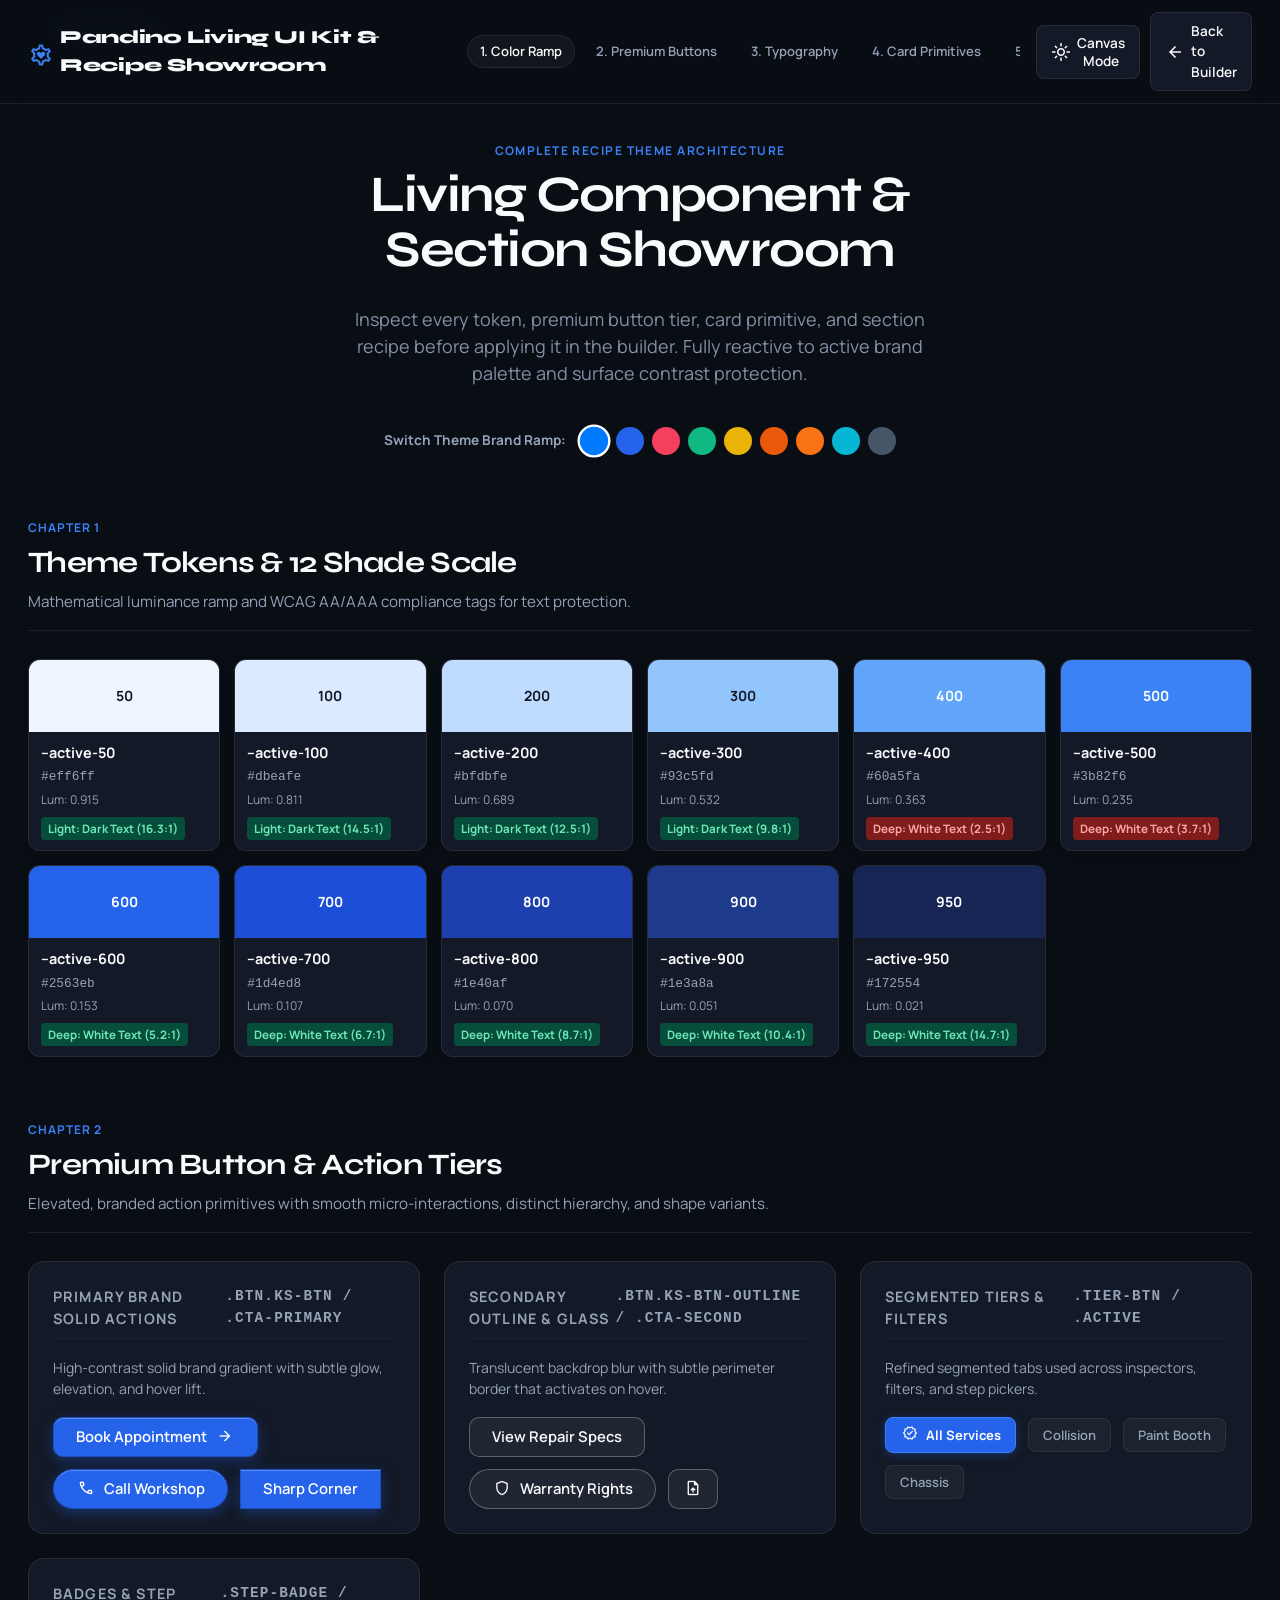
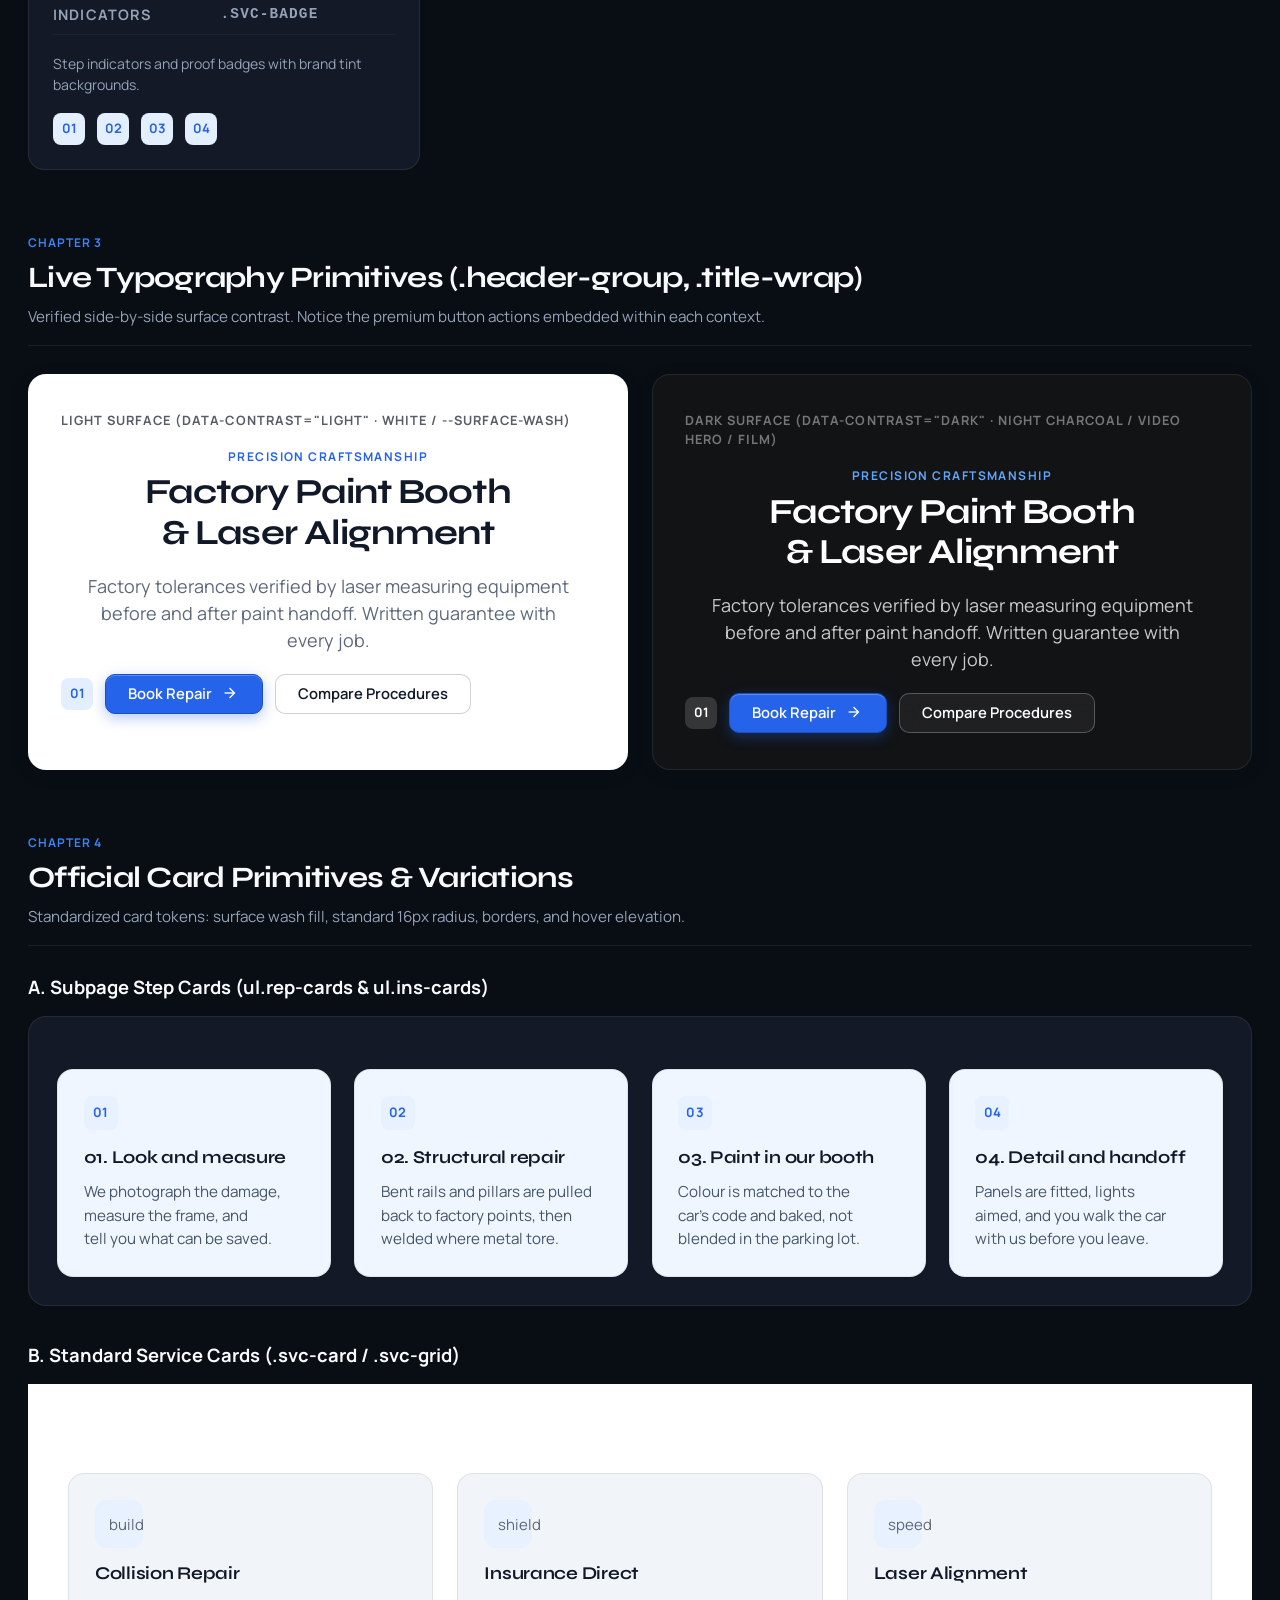
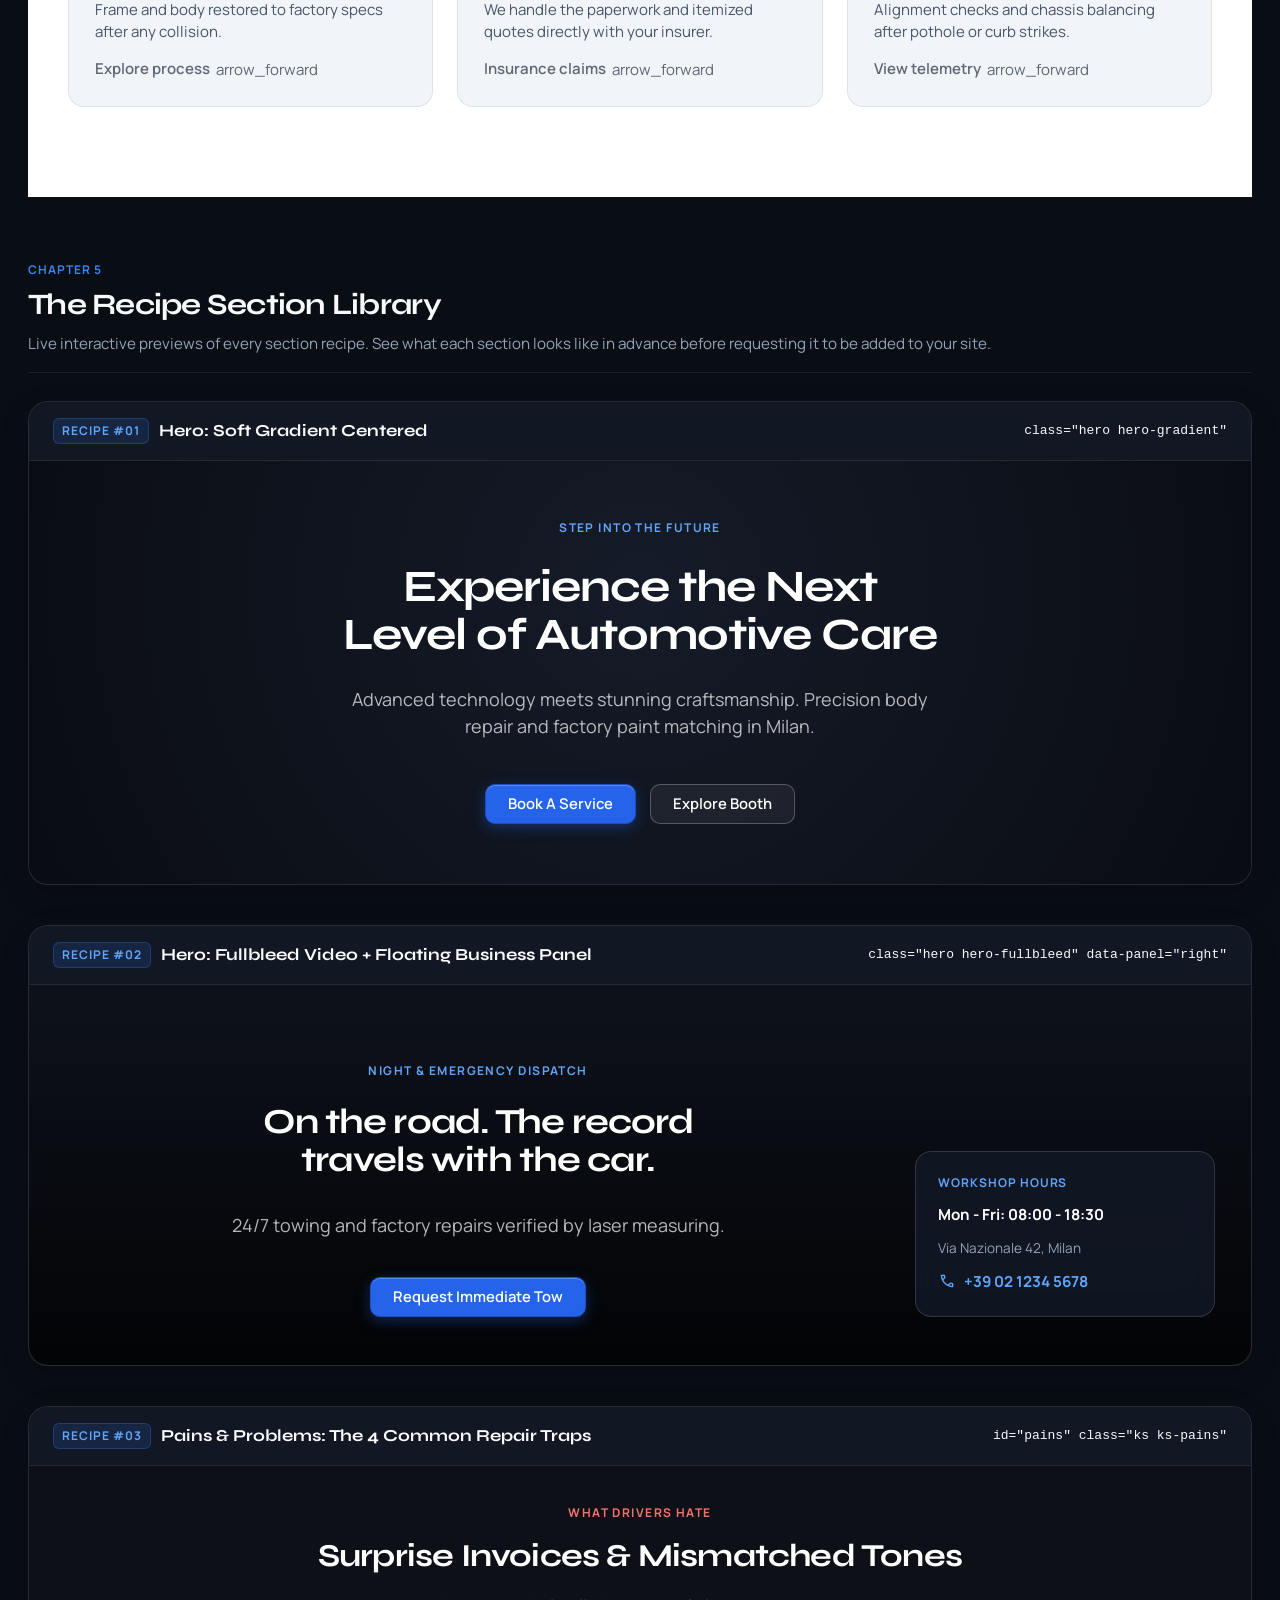
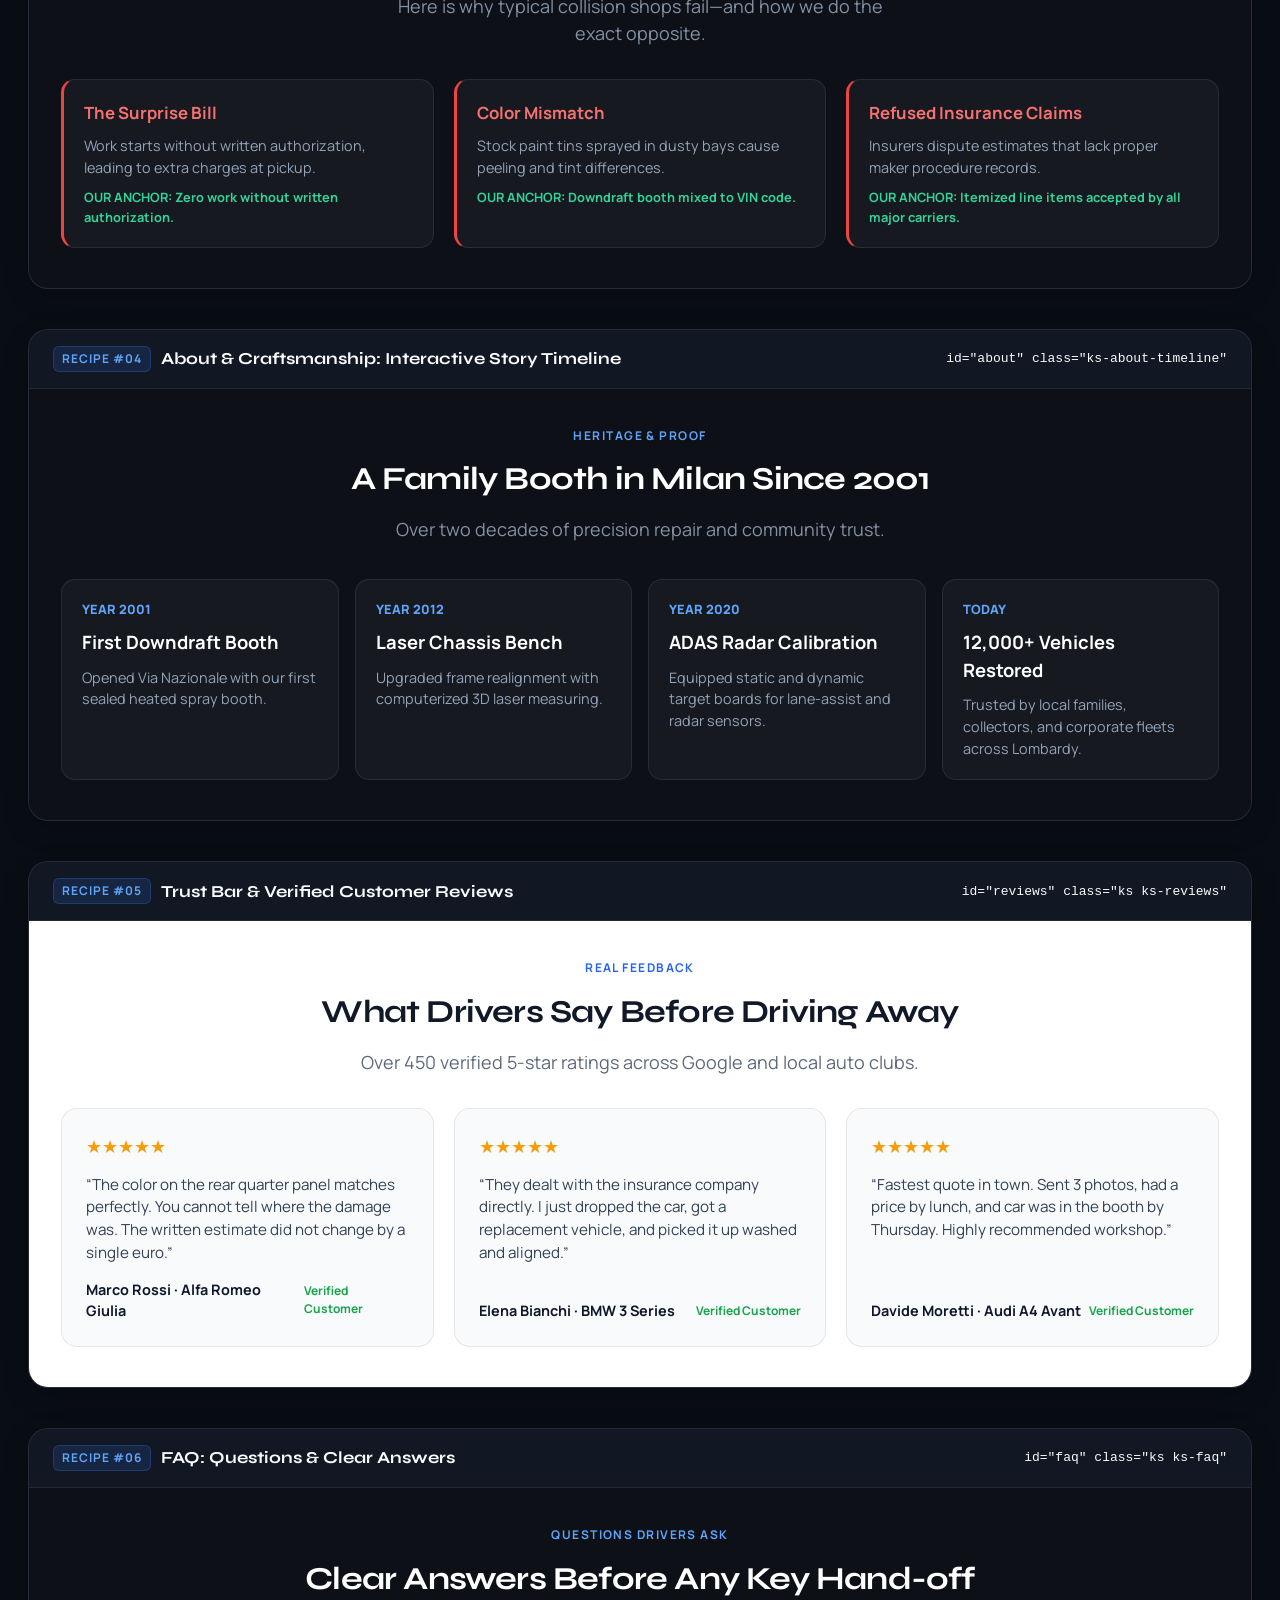
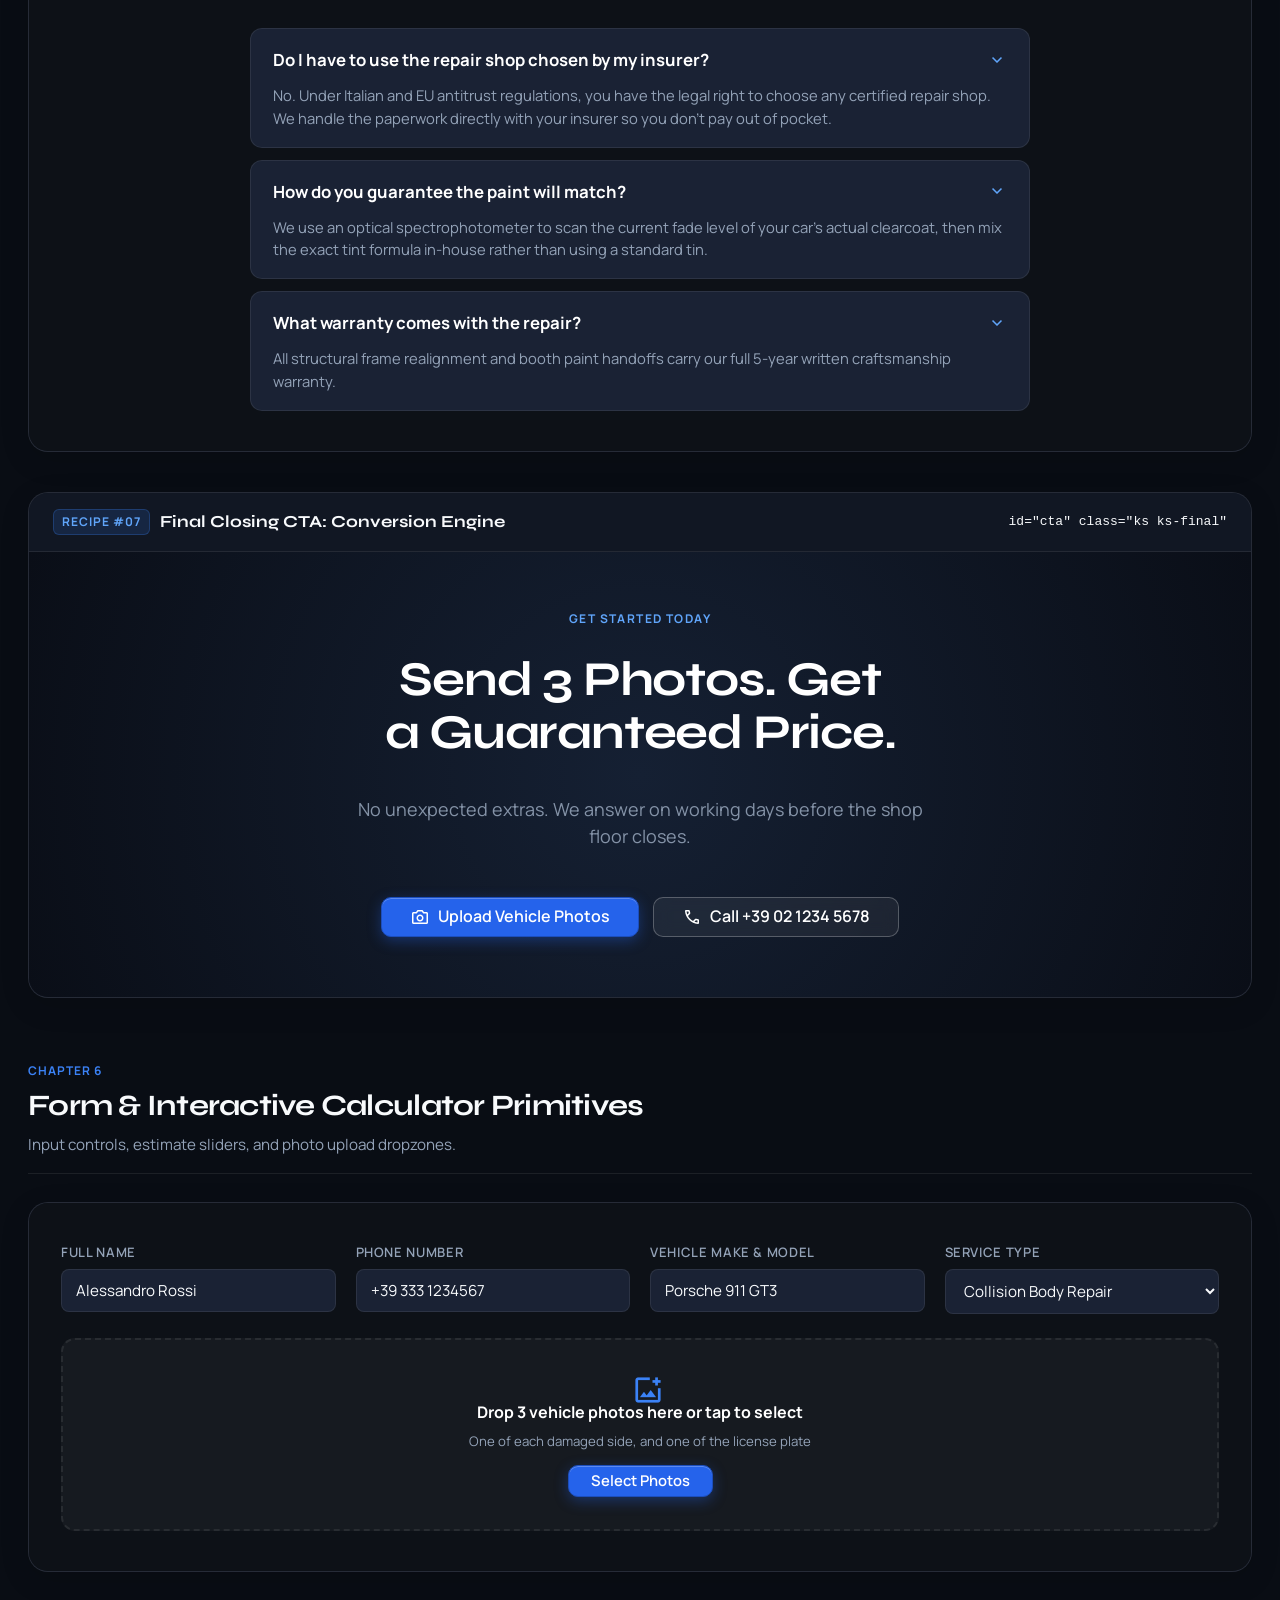
==== kit.html @ bfa2186a "feat(kit): complete living UI kit with premium button tiers and full recipe section showroom" ====
<!DOCTYPE html>
<html lang="en" class="kit-standalone-page">
<head>
  <meta charset="utf-8" />
  <meta name="viewport" content="width=device-width, initial-scale=1.0" />
  <title>Pandino Design System · Complete Theme UI Kit &amp; Recipe Showroom</title>
  
  <!-- Fonts -->
  <link rel="stylesheet" href="https://fonts.googleapis.com/css2?family=Google+Sans:wght@400;500;600;700&family=Syne:wght@600;700;800&family=Manrope:wght@400;500;600;700;800&display=swap" />
  <link rel="stylesheet" href="https://fonts.googleapis.com/css2?family=Material+Symbols+Outlined:opsz,wght,FILL,GRAD@20..48,100..700,0..1,-50..200" />
  
  <!-- Core Design System CSS Sheets -->
  <link rel="stylesheet" href="./css/tokens-base.css?v=kit-master" />
  <link rel="stylesheet" href="./css/services-components.css?v=kit-master" />
  <link rel="stylesheet" href="./css/about-timeline.css?v=kit-master" />
  <link rel="stylesheet" href="./css/daisyui-components.css?v=kit-master" />
  <link rel="stylesheet" href="./css/editor-inspector.css?v=kit-master" />
  <link rel="stylesheet" href="./css/builder-rail.css?v=kit-master" />

  <style>
    /* =========================================================
       SHOWROOM THEME VARIABLES & BASE
       ========================================================= */
    :root {
      --kit-bg: #090d14;
      --kit-canvas: #0e131d;
      --kit-card-bg: #131926;
      --kit-card-inner: #1a2234;
      --kit-border: rgba(255, 255, 255, 0.08);
      --kit-border-subtle: rgba(255, 255, 255, 0.04);
      --kit-text: #f8fafc;
      --kit-muted: #94a3b8;
      --kit-wash: rgba(255, 255, 255, 0.04);
      --kit-accent: var(--active-600, #0472f1);
      --kit-accent-glow: rgba(4, 114, 241, 0.25);
      --kit-font-headline: 'Syne', sans-serif;
      --kit-font-body: 'Manrope', sans-serif;
    }

    body.kit-showroom-light {
      --kit-bg: #f4f6f9;
      --kit-canvas: #ffffff;
      --kit-card-bg: #ffffff;
      --kit-card-inner: #f8fafc;
      --kit-border: rgba(0, 0, 0, 0.08);
      --kit-border-subtle: rgba(0, 0, 0, 0.04);
      --kit-text: #0f172a;
      --kit-muted: #64748b;
      --kit-wash: rgba(0, 0, 0, 0.03);
    }

    html.kit-standalone-page,
    body.kit-standalone-page {
      overflow-y: auto !important;
      overflow-x: hidden !important;
      height: auto !important;
      min-height: 100vh !important;
      overscroll-behavior: auto !important;
      position: static !important;
    }

    body {
      margin: 0;
      padding: 0;
      background: var(--kit-bg);
      color: var(--kit-text);
      font-family: var(--body-font, 'Manrope', sans-serif);
      transition: background-color .25s ease, color .25s ease;
      line-height: 1.5;
      -webkit-font-smoothing: antialiased;
    }

    /* Top Chrome Sticky Header */
    .kit-nav-top {
      position: sticky;
      top: 0;
      z-index: 1000;
      background: color-mix(in oklab, var(--kit-bg) 88%, transparent);
      backdrop-filter: blur(16px);
      border-bottom: 1px solid var(--kit-border);
      padding: 12px 28px;
      display: flex;
      align-items: center;
      justify-content: space-between;
      gap: 16px;
    }

    .kit-nav-brand {
      display: flex;
      align-items: center;
      gap: 12px;
      font-weight: 800;
      font-size: 1.15rem;
      letter-spacing: -0.02em;
      text-decoration: none;
      color: var(--kit-text);
      font-family: var(--headline-font, 'Syne', sans-serif);
    }

    .kit-nav-brand .material-symbols-outlined {
      color: var(--active-500, #0472f1);
      font-size: 26px;
      line-height: 1;
    }

    .kit-nav-pills {
      display: flex;
      align-items: center;
      gap: 8px;
      overflow-x: auto;
      padding: 4px 0;
    }

    .kit-nav-pill {
      font-size: 0.8125rem;
      font-weight: 600;
      color: var(--kit-muted);
      text-decoration: none;
      padding: 6px 12px;
      border-radius: 99px;
      border: 1px solid transparent;
      white-space: nowrap;
      transition: all 0.15s ease;
    }

    .kit-nav-pill:hover,
    .kit-nav-pill.active {
      color: var(--kit-text);
      background: var(--kit-wash);
      border-color: var(--kit-border);
    }

    .kit-nav-actions {
      display: flex;
      align-items: center;
      gap: 10px;
    }

    .kit-btn-tool {
      display: inline-flex;
      align-items: center;
      gap: 6px;
      padding: 8px 14px;
      border-radius: 8px;
      border: 1px solid var(--kit-border);
      background: var(--kit-card-bg);
      color: var(--kit-text);
      font-size: 0.85rem;
      font-weight: 600;
      cursor: pointer;
      text-decoration: none;
      transition: all .15s ease;
    }

    .kit-btn-tool:hover {
      border-color: var(--active-500, #0472f1);
      color: var(--active-500, #0472f1);
      transform: translateY(-1px);
    }

    /* Container */
    .kit-container {
      max-width: 1360px;
      margin: 0 auto;
      padding: 40px 28px 120px;
      display: flex;
      flex-direction: column;
      gap: 64px;
    }

    /* Section Headers */
    .kit-sec-head {
      border-bottom: 1px solid var(--kit-border);
      padding-bottom: 16px;
      margin-bottom: 28px;
      display: flex;
      align-items: flex-end;
      justify-content: space-between;
      gap: 16px;
    }

    .kit-sec-head h2 {
      margin: 0;
      font-family: var(--headline-font, 'Syne', sans-serif);
      font-size: 1.85rem;
      font-weight: 700;
      letter-spacing: -0.025em;
      color: var(--kit-text);
    }

    .kit-sec-head p {
      margin: 6px 0 0;
      color: var(--kit-muted);
      font-size: 0.95rem;
    }

    .kit-chapter-tag {
      font-size: 0.75rem;
      font-weight: 700;
      letter-spacing: 0.08em;
      text-transform: uppercase;
      color: var(--active-500, #0472f1);
      margin-bottom: 4px;
      display: block;
    }

    /* Palette picker */
    .kit-palette-picker {
      display: flex;
      flex-wrap: wrap;
      gap: 8px;
      align-items: center;
    }

    .kit-color-dot {
      width: 28px;
      height: 28px;
      border-radius: 99px;
      border: 2px solid transparent;
      cursor: pointer;
      transition: transform .15s ease, border-color .15s ease;
    }

    .kit-color-dot:hover, .kit-color-dot.active {
      transform: scale(1.18);
      border-color: #ffffff;
    }

    /* Swatches Grid */
    .kit-swatches-grid {
      display: grid;
      grid-template-columns: repeat(auto-fit, minmax(180px, 1fr));
      gap: 14px;
    }

    .kit-swatch-card {
      background: var(--kit-card-bg);
      border: 1px solid var(--kit-border);
      border-radius: 12px;
      overflow: hidden;
      display: flex;
      flex-direction: column;
      box-shadow: 0 4px 12px rgba(0,0,0,0.06);
    }

    .kit-swatch-box {
      height: 72px;
      width: 100%;
      display: flex;
      align-items: center;
      justify-content: center;
      font-weight: 700;
      font-size: 0.875rem;
    }

    /* Surface Comparison Box */
    .kit-surface-demo {
      display: grid;
      grid-template-columns: 1fr 1fr;
      gap: 24px;
    }
    @media (max-width: 900px) {
      .kit-surface-demo { grid-template-columns: 1fr; }
    }
    .kit-surface-box {
      border-radius: 18px;
      padding: 36px 32px;
      border: 1px solid var(--kit-border);
      display: flex;
      flex-direction: column;
      gap: 20px;
      box-shadow: 0 4px 20px rgba(0,0,0,0.08);
    }
    .kit-surface-box.light {
      background: #ffffff !important;
      color: #111827 !important;
    }
    .kit-surface-box.dark {
      background: #111315 !important;
      color: #ffffff !important;
    }
    .kit-surface-title {
      font-size: 0.8rem;
      font-weight: 700;
      text-transform: uppercase;
      letter-spacing: 0.08em;
      opacity: 0.7;
    }

    .kit-swatch-meta {
      padding: 10px 12px;
      display: flex;
      flex-direction: column;
      gap: 4px;
      font-size: 0.8rem;
    }

    .kit-swatch-meta strong {
      font-size: 0.9rem;
      color: var(--kit-text);
    }

    .kit-swatch-meta code {
      font-family: monospace;
      color: var(--kit-muted);
    }

    .kit-badge {
      display: inline-flex;
      align-items: center;
      padding: 3px 7px;
      border-radius: 4px;
      font-size: 0.725rem;
      font-weight: 700;
      width: fit-content;
      margin-top: 4px;
    }
    .kit-badge.pass { background: #064e3b; color: #6ee7b7; }
    .kit-badge.fail { background: #7f1d1d; color: #fca5a5; }

    /* =========================================================
       PREMIUM BUTTON PRIMITIVES & TIERS (Design System Source)
       ========================================================= */
    .btn-showcase-matrix {
      display: grid;
      grid-template-columns: repeat(auto-fit, minmax(360px, 1fr));
      gap: 24px;
    }

    .btn-showcase-card {
      background: var(--kit-card-bg);
      border: 1px solid var(--kit-border);
      border-radius: 16px;
      padding: 24px;
      display: flex;
      flex-direction: column;
      gap: 18px;
    }

    .btn-showcase-title {
      font-size: 0.9rem;
      font-weight: 700;
      text-transform: uppercase;
      letter-spacing: 0.08em;
      color: var(--kit-muted);
      border-bottom: 1px solid var(--kit-border-subtle);
      padding-bottom: 8px;
      display: flex;
      justify-content: space-between;
      align-items: center;
    }

    .btn-showcase-row {
      display: flex;
      flex-wrap: wrap;
      align-items: center;
      gap: 12px;
    }

    /* AUTHENTIC PREMIUM BUTTON CLASSES */
    .btn.ks-btn,
    .btn.cta-primary {
      background: var(--active-600, #0472f1) !important;
      color: #ffffff !important;
      font-family: var(--body-font, 'Manrope', sans-serif);
      font-weight: 600;
      font-size: 0.925rem;
      padding: 10px 22px;
      border-radius: 10px;
      border: 1px solid color-mix(in oklab, var(--active-600, #0472f1) 85%, #000);
      box-shadow: 0 4px 14px color-mix(in oklab, var(--active-600, #0472f1) 35%, transparent), inset 0 1px 0 rgba(255, 255, 255, 0.25);
      transition: all 0.2s cubic-bezier(0.16, 1, 0.3, 1);
      cursor: pointer;
      display: inline-flex;
      align-items: center;
      gap: 8px;
      text-decoration: none;
      line-height: 1.2;
    }

    .btn.ks-btn:hover,
    .btn.cta-primary:hover {
      transform: translateY(-2px);
      background: var(--active-500, #2aa7ff) !important;
      box-shadow: 0 8px 22px color-mix(in oklab, var(--active-600, #0472f1) 45%, transparent), inset 0 1px 0 rgba(255, 255, 255, 0.35);
      color: #ffffff !important;
    }

    .btn.ks-btn:active,
    .btn.cta-primary:active {
      transform: translateY(0);
      box-shadow: 0 2px 6px color-mix(in oklab, var(--active-600, #0472f1) 35%, transparent);
    }

    .btn.ks-btn-outline,
    .btn.cta-second {
      background: color-mix(in oklab, var(--surface-wash, #ffffff) 6%, transparent) !important;
      color: currentColor !important;
      font-family: var(--body-font, 'Manrope', sans-serif);
      font-weight: 600;
      font-size: 0.925rem;
      padding: 10px 22px;
      border-radius: 10px;
      border: 1.5px solid color-mix(in oklab, currentColor 28%, transparent);
      backdrop-filter: blur(8px);
      transition: all 0.2s cubic-bezier(0.16, 1, 0.3, 1);
      cursor: pointer;
      display: inline-flex;
      align-items: center;
      gap: 8px;
      text-decoration: none;
      line-height: 1.2;
    }

    .btn.ks-btn-outline:hover,
    .btn.cta-second:hover {
      background: color-mix(in oklab, var(--active-500, #0472f1) 14%, transparent) !important;
      border-color: var(--active-500, #0472f1) !important;
      color: var(--active-500, #0472f1) !important;
      transform: translateY(-2px);
    }

    .btn.btn-pill {
      border-radius: 999px !important;
    }

    .btn.btn-square-corner {
      border-radius: 0px !important;
    }

    /* Segmented Tier Buttons */
    .tier-btn {
      display: inline-flex;
      align-items: center;
      gap: 6px;
      padding: 7px 14px;
      border-radius: 8px;
      font-size: 0.8125rem;
      font-weight: 600;
      border: 1px solid var(--kit-border);
      background: var(--kit-wash);
      color: var(--kit-muted);
      cursor: pointer;
      transition: all .15s ease;
      font-family: var(--body-font, 'Manrope', sans-serif);
    }

    .tier-btn:hover {
      color: var(--kit-text);
      border-color: var(--kit-border);
      background: color-mix(in oklab, var(--kit-wash) 150%, transparent);
    }

    .tier-btn.active {
      background: var(--active-600, #0472f1) !important;
      color: #ffffff !important;
      border-color: var(--active-500, #2aa7ff) !important;
      box-shadow: 0 2px 10px color-mix(in oklab, var(--active-600) 35%, transparent);
    }

    /* Step Badges */
    .step-badge {
      display: inline-flex;
      align-items: center;
      justify-content: center;
      width: 32px;
      height: 32px;
      border-radius: 8px;
      background: color-mix(in oklab, var(--active-500, #0472f1) 14%, #ffffff);
      color: var(--active-600, #0472f1);
      font-weight: 700;
      font-size: 0.8125rem;
      line-height: 1;
    }

    /* =========================================================
       RECIPE PREVIEW WRAPPERS
       ========================================================= */
    .kit-recipe-box {
      background: var(--kit-card-bg);
      border: 1px solid var(--kit-border);
      border-radius: 20px;
      overflow: hidden;
      display: flex;
      flex-direction: column;
      box-shadow: 0 8px 30px rgba(0, 0, 0, 0.12);
      transition: border-color .2s ease;
    }

    .kit-recipe-box:hover {
      border-color: color-mix(in oklab, var(--active-500) 40%, var(--kit-border));
    }

    .kit-recipe-header {
      padding: 16px 24px;
      background: color-mix(in oklab, var(--kit-card-bg) 95%, #000);
      border-bottom: 1px solid var(--kit-border);
      display: flex;
      align-items: center;
      justify-content: space-between;
      flex-wrap: wrap;
      gap: 12px;
    }

    .kit-recipe-id {
      display: flex;
      align-items: center;
      gap: 10px;
    }

    .kit-recipe-badge {
      font-size: 0.75rem;
      font-weight: 700;
      text-transform: uppercase;
      letter-spacing: 0.08em;
      padding: 3px 8px;
      border-radius: 6px;
      background: color-mix(in oklab, var(--active-500) 15%, transparent);
      color: var(--active-400, #38bdf8);
      border: 1px solid color-mix(in oklab, var(--active-500) 25%, transparent);
    }

    .kit-recipe-title {
      font-size: 1.05rem;
      font-weight: 700;
      margin: 0;
      font-family: var(--headline-font, 'Syne', sans-serif);
      color: var(--kit-text);
    }

    .kit-recipe-actions {
      display: flex;
      align-items: center;
      gap: 8px;
    }

    .kit-recipe-viewport {
      padding: 40px 32px;
      position: relative;
    }

    .kit-recipe-viewport.dark-viewport {
      background: #0d1117;
      color: #ffffff;
    }

    .kit-recipe-viewport.light-viewport {
      background: #ffffff;
      color: #111827;
    }

    .kit-recipe-viewport.gradient-viewport {
      background: radial-gradient(circle at 50% 30%, #151b28 0%, #090c12 100%);
      color: #ffffff;
    }

    /* Subpage Card Grid in Showroom */
    .kit-steps-grid {
      display: grid;
      grid-template-columns: repeat(auto-fit, minmax(240px, 1fr));
      gap: 16px;
      width: 100%;
    }

    /* Telemetry grid */
    .kit-telemetry-grid {
      display: grid;
      grid-template-columns: repeat(auto-fit, minmax(280px, 1fr));
      gap: 20px;
    }

    .kit-telemetry-card {
      background: color-mix(in oklab, var(--surface-wash, #ffffff) 4%, transparent);
      border: 1px solid var(--kit-border);
      border-radius: 14px;
      padding: 20px;
      display: flex;
      flex-direction: column;
      gap: 10px;
    }

    /* Reviews Showcase */
    .kit-reviews-grid {
      display: grid;
      grid-template-columns: repeat(auto-fit, minmax(300px, 1fr));
      gap: 20px;
    }

    .kit-review-card {
      background: var(--kit-card-inner);
      border: 1px solid var(--kit-border);
      border-radius: 16px;
      padding: 24px;
      display: flex;
      flex-direction: column;
      gap: 14px;
    }

    .kit-stars {
      display: flex;
      gap: 4px;
      color: #f59e0b;
      font-size: 18px;
    }

    /* FAQ item */
    .kit-faq-item {
      background: var(--kit-card-inner);
      border: 1px solid var(--kit-border);
      border-radius: 12px;
      padding: 18px 22px;
      display: flex;
      flex-direction: column;
      gap: 8px;
    }

    .kit-faq-q {
      display: flex;
      justify-content: space-between;
      align-items: center;
      font-weight: 700;
      font-size: 1.05rem;
      cursor: pointer;
    }

    /* Form Showcase */
    .kit-form-grid {
      display: grid;
      grid-template-columns: repeat(auto-fit, minmax(260px, 1fr));
      gap: 20px;
    }

    .kit-form-field {
      display: flex;
      flex-direction: column;
      gap: 6px;
    }

    .kit-form-field label {
      font-size: 0.8125rem;
      font-weight: 600;
      text-transform: uppercase;
      letter-spacing: 0.05em;
      color: var(--kit-muted);
    }

    .kit-form-input {
      padding: 10px 14px;
      border-radius: 8px;
      border: 1px solid var(--kit-border);
      background: var(--kit-card-inner);
      color: var(--kit-text);
      font-family: inherit;
      font-size: 0.95rem;
      outline: none;
      transition: border-color .15s ease;
    }

    .kit-form-input:focus {
      border-color: var(--active-500, #0472f1);
      box-shadow: 0 0 0 3px color-mix(in oklab, var(--active-500) 20%, transparent);
    }
  </style>
</head>
<body class="kit-standalone-page">

  <!-- =========================================================
       SHOWROOM STICKY NAVIGATION BAR
       ========================================================= -->
  <header class="kit-nav-top">
    <a href="/" class="kit-nav-brand">
      <span class="material-symbols-outlined">settings_heart</span>
      <span>Pandino Living UI Kit &amp; Recipe Showroom</span>
    </a>

    <!-- Category Filter Pills -->
    <nav class="kit-nav-pills" aria-label="Showroom Navigation">
      <a href="#sec-tokens" class="kit-nav-pill active">1. Color Ramp</a>
      <a href="#sec-buttons" class="kit-nav-pill">2. Premium Buttons</a>
      <a href="#sec-typography" class="kit-nav-pill">3. Typography</a>
      <a href="#sec-cards" class="kit-nav-pill">4. Card Primitives</a>
      <a href="#sec-recipes" class="kit-nav-pill">5. Section Recipes</a>
      <a href="#sec-forms" class="kit-nav-pill">6. Form Controls</a>
    </nav>

    <!-- Top Controls -->
    <div class="kit-nav-actions">
      <button type="button" class="kit-btn-tool" id="btnToggleShowroomTheme">
        <span class="material-symbols-outlined">light_mode</span>
        <span>Canvas Mode</span>
      </button>
      <a href="/" class="kit-btn-tool">
        <span class="material-symbols-outlined">arrow_back</span>
        <span>Back to Builder</span>
      </a>
    </div>
  </header>

  <div class="kit-container">

    <!-- HERO INTRO -->
    <div class="header-group" style="text-align: center; max-width: 840px; margin: 0 auto;">
      <div class="title-wrap">
        <span class="svc-label label overline" style="color: var(--active-500, #0472f1);">Complete Recipe Theme Architecture</span>
        <h1 style="font-family: var(--headline-font, 'Syne', sans-serif); font-size: clamp(2.3rem, 4vw, 3.4rem); margin: 0; letter-spacing: -0.03em;">Living Component &amp; Section Showroom</h1>
      </div>
      <p class="subtext" style="color: var(--kit-muted); font-size: 1.15rem; margin-top: 10px; line-height: 1.6;">
        Inspect every token, premium button tier, card primitive, and section recipe before applying it in the builder. Fully reactive to active brand palette and surface contrast protection.
      </p>

      <!-- Active Brand Palette Picker -->
      <div class="kit-palette-picker" style="justify-content: center; margin-top: 20px;">
        <span style="font-size: 0.85rem; font-weight: 700; color: var(--kit-muted); margin-right: 6px;">Switch Theme Brand Ramp:</span>
        <button type="button" class="kit-color-dot active" data-color="azure" style="background: #007aff;" title="Azure Radiance"></button>
        <button type="button" class="kit-color-dot" data-color="blue" style="background: #2563eb;" title="Blue"></button>
        <button type="button" class="kit-color-dot" data-color="rose" style="background: #f43f5e;" title="Rose"></button>
        <button type="button" class="kit-color-dot" data-color="emerald" style="background: #10b981;" title="Emerald"></button>
        <button type="button" class="kit-color-dot" data-color="gamboge" style="background: #eab308;" title="Gamboge"></button>
        <button type="button" class="kit-color-dot" data-color="punch" style="background: #ea580c;" title="Punch"></button>
        <button type="button" class="kit-color-dot" data-color="orange" style="background: #f97316;" title="International Orange"></button>
        <button type="button" class="kit-color-dot" data-color="turquoise" style="background: #06b6d4;" title="Turquoise"></button>
        <button type="button" class="kit-color-dot" data-color="raven" style="background: #475569;" title="Raven"></button>
      </div>
    </div>

    <!-- =========================================================
         1. COLOR TOKENS & 12 SHADE SCALE
         ========================================================= -->
    <section id="sec-tokens">
      <div class="kit-sec-head">
        <div>
          <span class="kit-chapter-tag">Chapter 1</span>
          <h2>Theme Tokens &amp; 12 Shade Scale</h2>
          <p>Mathematical luminance ramp and WCAG AA/AAA compliance tags for text protection.</p>
        </div>
      </div>
      <div class="kit-swatches-grid" id="kitSwatchesGrid">
        <!-- Dynamically painted -->
      </div>
    </section>

    <!-- =========================================================
         2. PREMIUM BUTTON & ACTION TIERS (FIXED & EXPANDED)
         ========================================================= -->
    <section id="sec-buttons">
      <div class="kit-sec-head">
        <div>
          <span class="kit-chapter-tag">Chapter 2</span>
          <h2>Premium Button &amp; Action Tiers</h2>
          <p>Elevated, branded action primitives with smooth micro-interactions, distinct hierarchy, and shape variants.</p>
        </div>
      </div>

      <div class="btn-showcase-matrix">
        
        <!-- CARD 1: PRIMARY ACTION TIERS -->
        <div class="btn-showcase-card">
          <div class="btn-showcase-title">
            <span>Primary Brand Solid Actions</span>
            <code>.btn.ks-btn / .cta-primary</code>
          </div>
          <p style="margin: 0; font-size: 0.875rem; color: var(--kit-muted);">
            High-contrast solid brand gradient with subtle glow, elevation, and hover lift.
          </p>
          <div class="btn-showcase-row">
            <button class="btn ks-btn">
              <span>Book Appointment</span>
              <span class="material-symbols-outlined" style="font-size: 18px;">arrow_forward</span>
            </button>
            <button class="btn ks-btn btn-pill">
              <span class="material-symbols-outlined" style="font-size: 18px;">phone</span>
              <span>Call Workshop</span>
            </button>
            <button class="btn ks-btn btn-square-corner">Sharp Corner</button>
          </div>
        </div>

        <!-- CARD 2: SECONDARY OUTLINE TIERS -->
        <div class="btn-showcase-card">
          <div class="btn-showcase-title">
            <span>Secondary Outline &amp; Glass</span>
            <code>.btn.ks-btn-outline / .cta-second</code>
          </div>
          <p style="margin: 0; font-size: 0.875rem; color: var(--kit-muted);">
            Translucent backdrop blur with subtle perimeter border that activates on hover.
          </p>
          <div class="btn-showcase-row">
            <button class="btn ks-btn-outline">
              <span>View Repair Specs</span>
            </button>
            <button class="btn ks-btn-outline btn-pill">
              <span class="material-symbols-outlined" style="font-size: 18px;">shield</span>
              <span>Warranty Rights</span>
            </button>
            <button class="btn ks-btn-outline" style="padding: 10px 14px;">
              <span class="material-symbols-outlined" style="font-size: 18px;">upload_file</span>
            </button>
          </div>
        </div>

        <!-- CARD 3: SEGMENTED CONTROLS & FILTER PILLS -->
        <div class="btn-showcase-card">
          <div class="btn-showcase-title">
            <span>Segmented Tiers &amp; Filters</span>
            <code>.tier-btn / .active</code>
          </div>
          <p style="margin: 0; font-size: 0.875rem; color: var(--kit-muted);">
            Refined segmented tabs used across inspectors, filters, and step pickers.
          </p>
          <div class="btn-showcase-row">
            <button class="tier-btn active">
              <span class="material-symbols-outlined" style="font-size: 16px;">verified</span>
              <span>All Services</span>
            </button>
            <button class="tier-btn">Collision</button>
            <button class="tier-btn">Paint Booth</button>
            <button class="tier-btn">Chassis</button>
          </div>
        </div>

        <!-- CARD 4: BADGES & STEP INDICATORS -->
        <div class="btn-showcase-card">
          <div class="btn-showcase-title">
            <span>Badges &amp; Step Indicators</span>
            <code>.step-badge / .svc-badge</code>
          </div>
          <p style="margin: 0; font-size: 0.875rem; color: var(--kit-muted);">
            Step indicators and proof badges with brand tint backgrounds.
          </p>
          <div class="btn-showcase-row">
            <span class="step-badge">01</span>
            <span class="step-badge">02</span>
            <span class="step-badge">03</span>
            <span class="step-badge">04</span>
            <span class="svc-badge" style="background: color-mix(in oklab, var(--active-500) 15%, transparent); color: var(--active-400); padding: 5px 12px; border-radius: 99px; font-weight: 700; font-size: 0.775rem;">OEM Certified</span>
          </div>
        </div>

      </div>
    </section>

    <!-- =========================================================
         3. LIVE TYPOGRAPHY PRIMITIVES (.header-group, .title-wrap)
         ========================================================= -->
    <section id="sec-typography">
      <div class="kit-sec-head">
        <div>
          <span class="kit-chapter-tag">Chapter 3</span>
          <h2>Live Typography Primitives (.header-group, .title-wrap)</h2>
          <p>Verified side-by-side surface contrast. Notice the premium button actions embedded within each context.</p>
        </div>
      </div>

      <div class="kit-surface-demo">
        
        <!-- Light Surface -->
        <div class="kit-surface-box light" data-contrast="light">
          <span class="kit-surface-title">Light Surface (data-contrast="light" · White / --surface-wash)</span>
          <div class="header-group">
            <div class="title-wrap">
              <span class="svc-label label overline" style="color: var(--active-600, #0472f1);">Precision Craftsmanship</span>
              <h2 style="margin: 0; font-family: var(--headline-font, 'Syne', sans-serif); font-size: 2.2rem; line-height: 1.15; color: #111827;">Factory Paint Booth &amp; Laser Alignment</h2>
            </div>
            <p class="subtext" style="color: #475569; font-size: 1.05rem; line-height: 1.5;">
              Factory tolerances verified by laser measuring equipment before and after paint handoff. Written guarantee with every job.
            </p>
          </div>
          <div style="display: flex; gap: 12px; align-items: center; flex-wrap: wrap;">
            <span class="step-badge">01</span>
            <button class="btn ks-btn">
              <span>Book Repair</span>
              <span class="material-symbols-outlined" style="font-size: 18px;">arrow_forward</span>
            </button>
            <button class="btn ks-btn-outline" style="color: #111827 !important; border-color: rgba(0,0,0,0.18);">
              <span>Compare Procedures</span>
            </button>
          </div>
        </div>

        <!-- Dark Surface -->
        <div class="kit-surface-box dark is-darkbg" data-contrast="dark">
          <span class="kit-surface-title" style="color: rgba(255, 255, 255, 0.6);">Dark Surface (data-contrast="dark" · Night Charcoal / Video Hero / Film)</span>
          <div class="header-group">
            <div class="title-wrap">
              <span class="svc-label label overline" style="color: var(--active-400, #38bdf8);">Precision Craftsmanship</span>
              <h2 style="margin: 0; font-family: var(--headline-font, 'Syne', sans-serif); font-size: 2.2rem; line-height: 1.15; color: #ffffff;">Factory Paint Booth &amp; Laser Alignment</h2>
            </div>
            <p class="subtext" style="color: rgba(255, 255, 255, 0.85); font-size: 1.05rem; line-height: 1.5;">
              Factory tolerances verified by laser measuring equipment before and after paint handoff. Written guarantee with every job.
            </p>
          </div>
          <div style="display: flex; gap: 12px; align-items: center; flex-wrap: wrap;">
            <span class="step-badge" style="background: rgba(255,255,255,0.15); color: #fff;">01</span>
            <button class="btn ks-btn">
              <span>Book Repair</span>
              <span class="material-symbols-outlined" style="font-size: 18px;">arrow_forward</span>
            </button>
            <button class="btn ks-btn-outline" style="color: #ffffff !important; border-color: rgba(255,255,255,0.25);">
              <span>Compare Procedures</span>
            </button>
          </div>
        </div>

      </div>
    </section>

    <!-- =========================================================
         4. OFFICIAL CARD PRIMITIVES & VARIATIONS
         ========================================================= -->
    <section id="sec-cards">
      <div class="kit-sec-head">
        <div>
          <span class="kit-chapter-tag">Chapter 4</span>
          <h2>Official Card Primitives &amp; Variations</h2>
          <p>Standardized card tokens: surface wash fill, standard 16px radius, borders, and hover elevation.</p>
        </div>
      </div>

      <!-- A. SUBPAGE STEP CARDS -->
      <h3 style="margin: 0 0 14px; font-size: 1.15rem; color: var(--kit-text);">A. Subpage Step Cards (ul.rep-cards &amp; ul.ins-cards)</h3>
      <div class="rep-band" style="background: var(--kit-card-bg); padding: 28px; border-radius: 18px; border: 1px solid var(--kit-border);">
        <ul class="rep-cards">
          <li>
            <b>01. Look and measure</b>
            <span>We photograph the damage, measure the frame, and tell you what can be saved.</span>
          </li>
          <li>
            <b>02. Structural repair</b>
            <span>Bent rails and pillars are pulled back to factory points, then welded where metal tore.</span>
          </li>
          <li>
            <b>03. Paint in our booth</b>
            <span>Colour is matched to the car’s code and baked, not blended in the parking lot.</span>
          </li>
          <li>
            <b>04. Detail and handoff</b>
            <span>Panels are fitted, lights aimed, and you walk the car with us before you leave.</span>
          </li>
        </ul>
      </div>

      <!-- B. SERVICE CARDS (.svc-card in .svc-grid) -->
      <h3 style="margin: 36px 0 14px; font-size: 1.15rem; color: var(--kit-text);">B. Standard Service Cards (.svc-card / .svc-grid)</h3>
      <div class="svc" data-card="fill" data-corner="rounded">
        <ul class="svc-grid" role="list">
          <li class="svc-card">
            <a class="svc-link" href="#services" style="background: var(--surface-wash, #f1f5f9); border: 1px solid var(--card-border, rgba(0,0,0,0.08)); border-radius: 16px; padding: 26px; text-decoration: none; color: #111827; display: flex; flex-direction: column; gap: 14px;">
              <span class="svc-icwrap" style="display: inline-flex; align-items: center; justify-content: center; width: 48px; height: 48px; border-radius: 12px; background: color-mix(in oklab, var(--active-500, #0472f1) 12%, #fff); color: var(--active-600, #0472f1);">
                <span class="material-symbols-outlined">build</span>
              </span>
              <h3 style="margin: 0; font-size: 1.25rem; font-weight: 700;">Collision Repair</h3>
              <p style="margin: 0; font-size: 0.95rem; color: #475569; line-height: 1.5;">Frame and body restored to factory specs after any collision.</p>
              <span class="svc-more" style="display: inline-flex; align-items: center; gap: 6px; font-weight: 700; font-size: 0.9rem; color: var(--active-600, #0472f1); margin-top: auto;">
                <span>Explore process</span>
                <span class="material-symbols-outlined" style="font-size: 18px;">arrow_forward</span>
              </span>
            </a>
          </li>
          <li class="svc-card">
            <a class="svc-link" href="#services" style="background: var(--surface-wash, #f1f5f9); border: 1px solid var(--card-border, rgba(0,0,0,0.08)); border-radius: 16px; padding: 26px; text-decoration: none; color: #111827; display: flex; flex-direction: column; gap: 14px;">
              <span class="svc-icwrap" style="display: inline-flex; align-items: center; justify-content: center; width: 48px; height: 48px; border-radius: 12px; background: color-mix(in oklab, var(--active-500, #0472f1) 12%, #fff); color: var(--active-600, #0472f1);">
                <span class="material-symbols-outlined">shield</span>
              </span>
              <h3 style="margin: 0; font-size: 1.25rem; font-weight: 700;">Insurance Direct</h3>
              <p style="margin: 0; font-size: 0.95rem; color: #475569; line-height: 1.5;">We handle the paperwork and itemized quotes directly with your insurer.</p>
              <span class="svc-more" style="display: inline-flex; align-items: center; gap: 6px; font-weight: 700; font-size: 0.9rem; color: var(--active-600, #0472f1); margin-top: auto;">
                <span>Insurance claims</span>
                <span class="material-symbols-outlined" style="font-size: 18px;">arrow_forward</span>
              </span>
            </a>
          </li>
          <li class="svc-card">
            <a class="svc-link" href="#services" style="background: var(--surface-wash, #f1f5f9); border: 1px solid var(--card-border, rgba(0,0,0,0.08)); border-radius: 16px; padding: 26px; text-decoration: none; color: #111827; display: flex; flex-direction: column; gap: 14px;">
              <span class="svc-icwrap" style="display: inline-flex; align-items: center; justify-content: center; width: 48px; height: 48px; border-radius: 12px; background: color-mix(in oklab, var(--active-500, #0472f1) 12%, #fff); color: var(--active-600, #0472f1);">
                <span class="material-symbols-outlined">speed</span>
              </span>
              <h3 style="margin: 0; font-size: 1.25rem; font-weight: 700;">Laser Alignment</h3>
              <p style="margin: 0; font-size: 0.95rem; color: #475569; line-height: 1.5;">Alignment checks and chassis balancing after pothole or curb strikes.</p>
              <span class="svc-more" style="display: inline-flex; align-items: center; gap: 6px; font-weight: 700; font-size: 0.9rem; color: var(--active-600, #0472f1); margin-top: auto;">
                <span>View telemetry</span>
                <span class="material-symbols-outlined" style="font-size: 18px;">arrow_forward</span>
              </span>
            </a>
          </li>
        </ul>
      </div>
    </section>

    <!-- =========================================================
         5. SECTION RECIPES SHOWROOM (EVERY SECTION IN THE THEME)
         ========================================================= -->
    <section id="sec-recipes">
      <div class="kit-sec-head">
        <div>
          <span class="kit-chapter-tag">Chapter 5</span>
          <h2>The Recipe Section Library</h2>
          <p>Live interactive previews of every section recipe. See what each section looks like in advance before requesting it to be added to your site.</p>
        </div>
      </div>

      <div style="display: flex; flex-direction: column; gap: 40px;">

        <!-- RECIPE 1: HERO GRADIENT CENTERED -->
        <div class="kit-recipe-box">
          <div class="kit-recipe-header">
            <div class="kit-recipe-id">
              <span class="kit-recipe-badge">Recipe #01</span>
              <h4 class="kit-recipe-title">Hero: Soft Gradient Centered</h4>
            </div>
            <div class="kit-recipe-actions">
              <code>class="hero hero-gradient"</code>
            </div>
          </div>
          <div class="kit-recipe-viewport gradient-viewport" style="text-align: center; padding: 60px 24px;">
            <div class="header-group" style="max-width: 680px; margin: 0 auto;">
              <span class="svc-label label overline" style="color: var(--active-400, #38bdf8);">Step Into The Future</span>
              <h2 style="font-family: var(--headline-font, 'Syne', sans-serif); font-size: clamp(2rem, 3.5vw, 3rem); margin: 8px 0; color: #ffffff;">Experience the Next Level of Automotive Care</h2>
              <p class="subtext" style="color: rgba(255,255,255,0.8); font-size: 1.1rem; line-height: 1.5;">
                Advanced technology meets stunning craftsmanship. Precision body repair and factory paint matching in Milan.
              </p>
              <div style="display: flex; gap: 14px; justify-content: center; align-items: center; margin-top: 24px;">
                <button class="btn ks-btn">Book A Service</button>
                <button class="btn ks-btn-outline" style="color: #fff !important; border-color: rgba(255,255,255,0.25);">Explore Booth</button>
              </div>
            </div>
          </div>
        </div>

        <!-- RECIPE 2: HERO FULLBLEED WITH BUSINESS PANEL -->
        <div class="kit-recipe-box">
          <div class="kit-recipe-header">
            <div class="kit-recipe-id">
              <span class="kit-recipe-badge">Recipe #02</span>
              <h4 class="kit-recipe-title">Hero: Fullbleed Video + Floating Business Panel</h4>
            </div>
            <div class="kit-recipe-actions">
              <code>class="hero hero-fullbleed" data-panel="right"</code>
            </div>
          </div>
          <div class="kit-recipe-viewport dark-viewport" style="background: url(./media/showcase/night-city-sedan.jpg) center/cover no-repeat; min-height: 380px; display: flex; align-items: flex-end; justify-content: space-between; flex-wrap: wrap; gap: 24px; position: relative; padding: 48px 36px;">
            <div style="position: absolute; inset: 0; background: linear-gradient(180deg, rgba(0,0,0,0.3) 0%, rgba(0,0,0,0.85) 100%); pointer-events: none;"></div>
            
            <div class="header-group" style="position: relative; z-index: 2; max-width: 520px;">
              <span class="svc-label label overline" style="color: var(--active-400, #38bdf8);">Night &amp; Emergency Dispatch</span>
              <h2 style="font-family: var(--headline-font, 'Syne', sans-serif); font-size: 2.2rem; color: #fff; margin: 6px 0;">On the road. The record travels with the car.</h2>
              <p class="subtext" style="color: rgba(255,255,255,0.8); margin-top: 8px;">24/7 towing and factory repairs verified by laser measuring.</p>
              <div style="margin-top: 18px;">
                <button class="btn ks-btn">Request Immediate Tow</button>
              </div>
            </div>

            <!-- Floating Biz Panel -->
            <div style="position: relative; z-index: 2; background: rgba(18, 24, 38, 0.85); backdrop-filter: blur(14px); border: 1px solid rgba(255,255,255,0.14); border-radius: 16px; padding: 22px; width: 300px; display: flex; flex-direction: column; gap: 12px;">
              <span style="font-size: 0.75rem; font-weight: 700; text-transform: uppercase; letter-spacing: 0.08em; color: var(--active-400);">Workshop Hours</span>
              <div style="font-size: 0.95rem; font-weight: 700;">Mon - Fri: 08:00 - 18:30</div>
              <div style="font-size: 0.85rem; color: #94a3b8;">Via Nazionale 42, Milan</div>
              <a href="tel:+390212345678" style="color: var(--active-400); font-weight: 700; text-decoration: none; font-size: 0.95rem; display: flex; align-items: center; gap: 6px;">
                <span class="material-symbols-outlined" style="font-size: 18px;">phone</span>
                <span>+39 02 1234 5678</span>
              </a>
            </div>
          </div>
        </div>

        <!-- RECIPE 3: PAINS & PROBLEMS SECTION -->
        <div class="kit-recipe-box">
          <div class="kit-recipe-header">
            <div class="kit-recipe-id">
              <span class="kit-recipe-badge">Recipe #03</span>
              <h4 class="kit-recipe-title">Pains &amp; Problems: The 4 Common Repair Traps</h4>
            </div>
            <div class="kit-recipe-actions">
              <code>id="pains" class="ks ks-pains"</code>
            </div>
          </div>
          <div class="kit-recipe-viewport dark-viewport">
            <div class="header-group" style="text-align: center; max-width: 680px; margin: 0 auto 32px;">
              <span class="svc-label label overline" style="color: #f87171;">What Drivers Hate</span>
              <h2 style="font-family: var(--headline-font, 'Syne', sans-serif); font-size: 2rem; color: #fff;">Surprise Invoices &amp; Mismatched Tones</h2>
              <p class="subtext" style="color: #94a3b8;">Here is why typical collision shops fail—and how we do the exact opposite.</p>
            </div>
            <div class="kit-telemetry-grid">
              <div class="kit-telemetry-card" style="border-left: 3px solid #ef4444;">
                <b style="color: #f87171; font-size: 1.05rem;">The Surprise Bill</b>
                <p style="margin: 0; font-size: 0.9rem; color: #94a3b8;">Work starts without written authorization, leading to extra charges at pickup.</p>
                <span style="font-size: 0.8rem; font-weight: 700; color: #34d399;">OUR ANCHOR: Zero work without written authorization.</span>
              </div>
              <div class="kit-telemetry-card" style="border-left: 3px solid #ef4444;">
                <b style="color: #f87171; font-size: 1.05rem;">Color Mismatch</b>
                <p style="margin: 0; font-size: 0.9rem; color: #94a3b8;">Stock paint tins sprayed in dusty bays cause peeling and tint differences.</p>
                <span style="font-size: 0.8rem; font-weight: 700; color: #34d399;">OUR ANCHOR: Downdraft booth mixed to VIN code.</span>
              </div>
              <div class="kit-telemetry-card" style="border-left: 3px solid #ef4444;">
                <b style="color: #f87171; font-size: 1.05rem;">Refused Insurance Claims</b>
                <p style="margin: 0; font-size: 0.9rem; color: #94a3b8;">Insurers dispute estimates that lack proper maker procedure records.</p>
                <span style="font-size: 0.8rem; font-weight: 700; color: #34d399;">OUR ANCHOR: Itemized line items accepted by all major carriers.</span>
              </div>
            </div>
          </div>
        </div>

        <!-- RECIPE 4: INTERACTIVE TIMELINE & WORKSHOP STORY -->
        <div class="kit-recipe-box">
          <div class="kit-recipe-header">
            <div class="kit-recipe-id">
              <span class="kit-recipe-badge">Recipe #04</span>
              <h4 class="kit-recipe-title">About &amp; Craftsmanship: Interactive Story Timeline</h4>
            </div>
            <div class="kit-recipe-actions">
              <code>id="about" class="ks-about-timeline"</code>
            </div>
          </div>
          <div class="kit-recipe-viewport dark-viewport">
            <div class="header-group" style="text-align: center; max-width: 680px; margin: 0 auto 36px;">
              <span class="svc-label label overline" style="color: var(--active-400);">Heritage &amp; Proof</span>
              <h2 style="font-family: var(--headline-font, 'Syne', sans-serif); font-size: 2rem; color: #fff;">A Family Booth in Milan Since 2001</h2>
              <p class="subtext" style="color: #94a3b8;">Over two decades of precision repair and community trust.</p>
            </div>
            <div class="kit-steps-grid">
              <div class="kit-telemetry-card">
                <span style="font-size: 0.8rem; font-weight: 800; color: var(--active-400);">YEAR 2001</span>
                <b style="font-size: 1.15rem; color: #fff;">First Downdraft Booth</b>
                <p style="margin: 0; font-size: 0.9rem; color: #94a3b8;">Opened Via Nazionale with our first sealed heated spray booth.</p>
              </div>
              <div class="kit-telemetry-card">
                <span style="font-size: 0.8rem; font-weight: 800; color: var(--active-400);">YEAR 2012</span>
                <b style="font-size: 1.15rem; color: #fff;">Laser Chassis Bench</b>
                <p style="margin: 0; font-size: 0.9rem; color: #94a3b8;">Upgraded frame realignment with computerized 3D laser measuring.</p>
              </div>
              <div class="kit-telemetry-card">
                <span style="font-size: 0.8rem; font-weight: 800; color: var(--active-400);">YEAR 2020</span>
                <b style="font-size: 1.15rem; color: #fff;">ADAS Radar Calibration</b>
                <p style="margin: 0; font-size: 0.9rem; color: #94a3b8;">Equipped static and dynamic target boards for lane-assist and radar sensors.</p>
              </div>
              <div class="kit-telemetry-card">
                <span style="font-size: 0.8rem; font-weight: 800; color: var(--active-400);">TODAY</span>
                <b style="font-size: 1.15rem; color: #fff;">12,000+ Vehicles Restored</b>
                <p style="margin: 0; font-size: 0.9rem; color: #94a3b8;">Trusted by local families, collectors, and corporate fleets across Lombardy.</p>
              </div>
            </div>
          </div>
        </div>

        <!-- RECIPE 5: TRUST PROOF & CUSTOMER REVIEWS -->
        <div class="kit-recipe-box">
          <div class="kit-recipe-header">
            <div class="kit-recipe-id">
              <span class="kit-recipe-badge">Recipe #05</span>
              <h4 class="kit-recipe-title">Trust Bar &amp; Verified Customer Reviews</h4>
            </div>
            <div class="kit-recipe-actions">
              <code>id="reviews" class="ks ks-reviews"</code>
            </div>
          </div>
          <div class="kit-recipe-viewport light-viewport">
            <div class="header-group" style="text-align: center; max-width: 680px; margin: 0 auto 32px;">
              <span class="svc-label label overline" style="color: var(--active-600);">Real Feedback</span>
              <h2 style="font-family: var(--headline-font, 'Syne', sans-serif); font-size: 2rem; color: #111827;">What Drivers Say Before Driving Away</h2>
              <p class="subtext" style="color: #475569;">Over 450 verified 5-star ratings across Google and local auto clubs.</p>
            </div>
            <div class="kit-reviews-grid">
              <div class="kit-review-card" style="background: #f8fafc; border-color: rgba(0,0,0,0.08);">
                <div class="kit-stars">★★★★★</div>
                <p style="margin: 0; font-size: 0.95rem; color: #334155; line-height: 1.5;">
                  “The color on the rear quarter panel matches perfectly. You cannot tell where the damage was. The written estimate did not change by a single euro.”
                </p>
                <div style="display: flex; justify-content: space-between; align-items: center; margin-top: auto;">
                  <b style="font-size: 0.9rem; color: #0f172a;">Marco Rossi · Alfa Romeo Giulia</b>
                  <span style="font-size: 0.75rem; font-weight: 700; color: #16a34a;">Verified Customer</span>
                </div>
              </div>
              <div class="kit-review-card" style="background: #f8fafc; border-color: rgba(0,0,0,0.08);">
                <div class="kit-stars">★★★★★</div>
                <p style="margin: 0; font-size: 0.95rem; color: #334155; line-height: 1.5;">
                  “They dealt with the insurance company directly. I just dropped the car, got a replacement vehicle, and picked it up washed and aligned.”
                </p>
                <div style="display: flex; justify-content: space-between; align-items: center; margin-top: auto;">
                  <b style="font-size: 0.9rem; color: #0f172a;">Elena Bianchi · BMW 3 Series</b>
                  <span style="font-size: 0.75rem; font-weight: 700; color: #16a34a;">Verified Customer</span>
                </div>
              </div>
              <div class="kit-review-card" style="background: #f8fafc; border-color: rgba(0,0,0,0.08);">
                <div class="kit-stars">★★★★★</div>
                <p style="margin: 0; font-size: 0.95rem; color: #334155; line-height: 1.5;">
                  “Fastest quote in town. Sent 3 photos, had a price by lunch, and car was in the booth by Thursday. Highly recommended workshop.”
                </p>
                <div style="display: flex; justify-content: space-between; align-items: center; margin-top: auto;">
                  <b style="font-size: 0.9rem; color: #0f172a;">Davide Moretti · Audi A4 Avant</b>
                  <span style="font-size: 0.75rem; font-weight: 700; color: #16a34a;">Verified Customer</span>
                </div>
              </div>
            </div>
          </div>
        </div>

        <!-- RECIPE 6: FAQ ACCORDION -->
        <div class="kit-recipe-box">
          <div class="kit-recipe-header">
            <div class="kit-recipe-id">
              <span class="kit-recipe-badge">Recipe #06</span>
              <h4 class="kit-recipe-title">FAQ: Questions &amp; Clear Answers</h4>
            </div>
            <div class="kit-recipe-actions">
              <code>id="faq" class="ks ks-faq"</code>
            </div>
          </div>
          <div class="kit-recipe-viewport dark-viewport">
            <div class="header-group" style="text-align: center; max-width: 680px; margin: 0 auto 32px;">
              <span class="svc-label label overline" style="color: var(--active-400);">Questions Drivers Ask</span>
              <h2 style="font-family: var(--headline-font, 'Syne', sans-serif); font-size: 2rem; color: #fff;">Clear Answers Before Any Key Hand-off</h2>
            </div>
            <div style="max-width: 780px; margin: 0 auto; display: flex; flex-direction: column; gap: 12px;">
              <div class="kit-faq-item">
                <div class="kit-faq-q">
                  <span>Do I have to use the repair shop chosen by my insurer?</span>
                  <span class="material-symbols-outlined" style="color: var(--active-400);">expand_more</span>
                </div>
                <p style="margin: 4px 0 0; font-size: 0.925rem; color: #94a3b8;">
                  No. Under Italian and EU antitrust regulations, you have the legal right to choose any certified repair shop. We handle the paperwork directly with your insurer so you don’t pay out of pocket.
                </p>
              </div>
              <div class="kit-faq-item">
                <div class="kit-faq-q">
                  <span>How do you guarantee the paint will match?</span>
                  <span class="material-symbols-outlined" style="color: var(--active-400);">expand_more</span>
                </div>
                <p style="margin: 4px 0 0; font-size: 0.925rem; color: #94a3b8;">
                  We use an optical spectrophotometer to scan the current fade level of your car’s actual clearcoat, then mix the exact tint formula in-house rather than using a standard tin.
                </p>
              </div>
              <div class="kit-faq-item">
                <div class="kit-faq-q">
                  <span>What warranty comes with the repair?</span>
                  <span class="material-symbols-outlined" style="color: var(--active-400);">expand_more</span>
                </div>
                <p style="margin: 4px 0 0; font-size: 0.925rem; color: #94a3b8;">
                  All structural frame realignment and booth paint handoffs carry our full 5-year written craftsmanship warranty.
                </p>
              </div>
            </div>
          </div>
        </div>

        <!-- RECIPE 7: HIGH IMPACT CLOSING CTA -->
        <div class="kit-recipe-box">
          <div class="kit-recipe-header">
            <div class="kit-recipe-id">
              <span class="kit-recipe-badge">Recipe #07</span>
              <h4 class="kit-recipe-title">Final Closing CTA: Conversion Engine</h4>
            </div>
            <div class="kit-recipe-actions">
              <code>id="cta" class="ks ks-final"</code>
            </div>
          </div>
          <div class="kit-recipe-viewport dark-viewport" style="background: radial-gradient(circle at 50% 50%, #152033 0%, #0a0e17 100%); text-align: center; padding: 60px 24px;">
            <div class="header-group" style="max-width: 680px; margin: 0 auto;">
              <span class="svc-label label overline" style="color: var(--active-400, #38bdf8);">Get Started Today</span>
              <h2 style="font-family: var(--headline-font, 'Syne', sans-serif); font-size: clamp(2.2rem, 3.8vw, 3.2rem); margin: 8px 0; color: #fff;">Send 3 Photos. Get a Guaranteed Price.</h2>
              <p class="subtext" style="color: #94a3b8; font-size: 1.15rem; margin-top: 10px;">
                No unexpected extras. We answer on working days before the shop floor closes.
              </p>
              <div style="display: flex; gap: 14px; justify-content: center; align-items: center; margin-top: 28px; flex-wrap: wrap;">
                <button class="btn ks-btn" style="padding: 12px 28px; font-size: 1rem;">
                  <span class="material-symbols-outlined">camera_alt</span>
                  <span>Upload Vehicle Photos</span>
                </button>
                <button class="btn ks-btn-outline" style="padding: 12px 28px; font-size: 1rem; color: #fff !important; border-color: rgba(255,255,255,0.25);">
                  <span class="material-symbols-outlined">phone</span>
                  <span>Call +39 02 1234 5678</span>
                </button>
              </div>
            </div>
          </div>
        </div>

      </div>
    </section>

    <!-- =========================================================
         6. FORM & INTERACTIVE CONTROLS
         ========================================================= -->
    <section id="sec-forms">
      <div class="kit-sec-head">
        <div>
          <span class="kit-chapter-tag">Chapter 6</span>
          <h2>Form &amp; Interactive Calculator Primitives</h2>
          <p>Input controls, estimate sliders, and photo upload dropzones.</p>
        </div>
      </div>

      <div class="kit-recipe-box">
        <div class="kit-recipe-viewport dark-viewport">
          <div class="kit-form-grid">
            <div class="kit-form-field">
              <label>Full Name</label>
              <input type="text" class="kit-form-input" placeholder="e.g. Alessandro Rossi" value="Alessandro Rossi" />
            </div>
            <div class="kit-form-field">
              <label>Phone Number</label>
              <input type="tel" class="kit-form-input" placeholder="+39 333 1234567" value="+39 333 1234567" />
            </div>
            <div class="kit-form-field">
              <label>Vehicle Make &amp; Model</label>
              <input type="text" class="kit-form-input" placeholder="e.g. Porsche 911 GT3" value="Porsche 911 GT3" />
            </div>
            <div class="kit-form-field">
              <label>Service Type</label>
              <select class="kit-form-input">
                <option>Collision Body Repair</option>
                <option>Spray Booth Respray</option>
                <option>Laser Frame Alignment</option>
                <option>Insurance Inspection</option>
              </select>
            </div>
          </div>

          <!-- Upload Dropzone -->
          <div style="margin-top: 24px; border: 2px dashed var(--kit-border); border-radius: 14px; padding: 32px; text-align: center; background: var(--kit-wash); display: flex; flex-direction: column; align-items: center; gap: 8px;">
            <span class="material-symbols-outlined" style="font-size: 36px; color: var(--active-500);">add_photo_alternate</span>
            <b style="font-size: 1rem; color: #fff;">Drop 3 vehicle photos here or tap to select</b>
            <span style="font-size: 0.825rem; color: var(--kit-muted);">One of each damaged side, and one of the license plate</span>
            <button class="btn ks-btn btn-sm" style="margin-top: 6px;">Select Photos</button>
          </div>
        </div>
      </div>
    </section>

  </div>

  <!-- SCRIPT -->
  <script>
    const PALETTES = {
      azure: { 50:'#eff6ff', 100:'#dbeafe', 200:'#bfdbfe', 300:'#93c5fd', 400:'#60a5fa', 500:'#3b82f6', 600:'#2563eb', 700:'#1d4ed8', 800:'#1e40af', 900:'#1e3a8a', 950:'#172554' },
      blue: { 50:'#f0f9ff', 100:'#e0f2fe', 200:'#bae6fd', 300:'#7dd3fc', 400:'#38bdf8', 500:'#0ea5e9', 600:'#0284c7', 700:'#0369a1', 800:'#075985', 900:'#0c4a6e', 950:'#082f49' },
      rose: { 50:'#fff1f2', 100:'#ffe4e6', 200:'#fecdd3', 300:'#fda4af', 400:'#fb7185', 500:'#f43f5e', 600:'#e11d48', 700:'#be123c', 800:'#9f1239', 900:'#881337', 950:'#4c0519' },
      emerald: { 50:'#ecfdf5', 100:'#d1fae5', 200:'#a7f3d0', 300:'#6ee7b7', 400:'#34d399', 500:'#10b981', 600:'#059669', 700:'#047857', 800:'#065f46', 900:'#064e3b', 950:'#022c22' },
      gamboge: { 50:'#fefce8', 100:'#fef9c3', 200:'#fef08a', 300:'#fde047', 400:'#facc15', 500:'#eab308', 600:'#ca8a04', 700:'#a16207', 800:'#854d0e', 900:'#713f12', 950:'#422006' },
      punch: { 50:'#fff7ed', 100:'#ffedd5', 200:'#fed7aa', 300:'#fdba74', 400:'#fb923c', 500:'#f97316', 600:'#ea580c', 700:'#c2410c', 800:'#9a3412', 900:'#7c2d12', 950:'#431407' },
      orange: { 50:'#fff7ed', 100:'#ffedd5', 200:'#fed7aa', 300:'#fdba74', 400:'#fb923c', 500:'#f97316', 600:'#ea580c', 700:'#c2410c', 800:'#9a3412', 900:'#7c2d12', 950:'#431407' },
      turquoise: { 50:'#ecfeff', 100:'#cffafe', 200:'#a5f3fc', 300:'#67e8f9', 400:'#22d3ee', 500:'#06b6d4', 600:'#0891b2', 700:'#0e7490', 800:'#155e75', 900:'#164e63', 950:'#083344' },
      raven: { 50:'#f8fafc', 100:'#f1f5f9', 200:'#e2e8f0', 300:'#cbd5e1', 400:'#94a3b8', 500:'#64748b', 600:'#475569', 700:'#334155', 800:'#1e293b', 900:'#0f172a', 950:'#020617' }
    };

    function hexToRgb(hex) {
      let c = hex.replace('#', '');
      if (c.length === 3) c = c.split('').map(x => x+x).join('');
      const n = parseInt(c, 16);
      return { r: (n >> 16) & 255, g: (n >> 8) & 255, b: n & 255 };
    }

    function getLuminance(r, g, b) {
      const a = [r, g, b].map(v => {
        v /= 255;
        return v <= 0.03928 ? v / 12.92 : Math.pow((v + 0.055) / 1.055, 2.4);
      });
      return 0.2126 * a[0] + 0.7152 * a[1] + 0.0722 * a[2];
    }

    function getContrast(l1, l2) {
      const lighter = Math.max(l1, l2);
      const darker = Math.min(l1, l2);
      return (lighter + 0.05) / (darker + 0.05);
    }

    function paintSwatches(paletteName) {
      const pal = PALETTES[paletteName] || PALETTES.azure;
      const grid = document.getElementById('kitSwatchesGrid');
      grid.innerHTML = '';

      const steps = [50, 100, 200, 300, 400, 500, 600, 700, 800, 900, 950];
      const whiteLum = 1.0;
      const inkLum = getLuminance(17, 24, 39);

      steps.forEach(step => {
        const hex = pal[step];
        const rgb = hexToRgb(hex);
        const lum = getLuminance(rgb.r, rgb.g, rgb.b);
        const ratioWhite = getContrast(lum, whiteLum);
        const ratioInk = getContrast(lum, inkLum);
        const isDeep = lum < 0.42;
        const passText = isDeep ? 'Deep: White Text' : 'Light: Dark Text';
        const bestRatio = isDeep ? ratioWhite.toFixed(1) : ratioInk.toFixed(1);

        const card = document.createElement('div');
        card.className = 'kit-swatch-card';
        card.innerHTML = `
          <div class="kit-swatch-box" style="background:${hex}; color:${isDeep ? '#ffffff' : '#111827'};">
            ${step}
          </div>
          <div class="kit-swatch-meta">
            <strong>--active-${step}</strong>
            <code>${hex}</code>
            <span style="font-size:0.75rem; color:var(--kit-muted);">Lum: ${lum.toFixed(3)}</span>
            <span class="kit-badge ${bestRatio >= 4.5 ? 'pass' : 'fail'}">
              ${passText} (${bestRatio}:1)
            </span>
          </div>
        `;
        grid.appendChild(card);
      });

      // Update document root tokens dynamically
      const root = document.documentElement;
      steps.forEach(s => {
        root.style.setProperty(`--active-${s}`, pal[s]);
      });
      root.style.setProperty('--active-brand', pal[500]);
    }

    // Canvas Mode Switcher
    document.getElementById('btnToggleShowroomTheme').addEventListener('click', () => {
      document.body.classList.toggle('kit-showroom-light');
    });

    // Palette Click Handler
    document.querySelectorAll('.kit-color-dot').forEach(dot => {
      dot.addEventListener('click', () => {
        document.querySelectorAll('.kit-color-dot').forEach(d => d.classList.remove('active'));
        dot.classList.add('active');
        paintSwatches(dot.dataset.color);
      });
    });

    // Initial render
    paintSwatches('azure');
  </script>
</body>
</html>
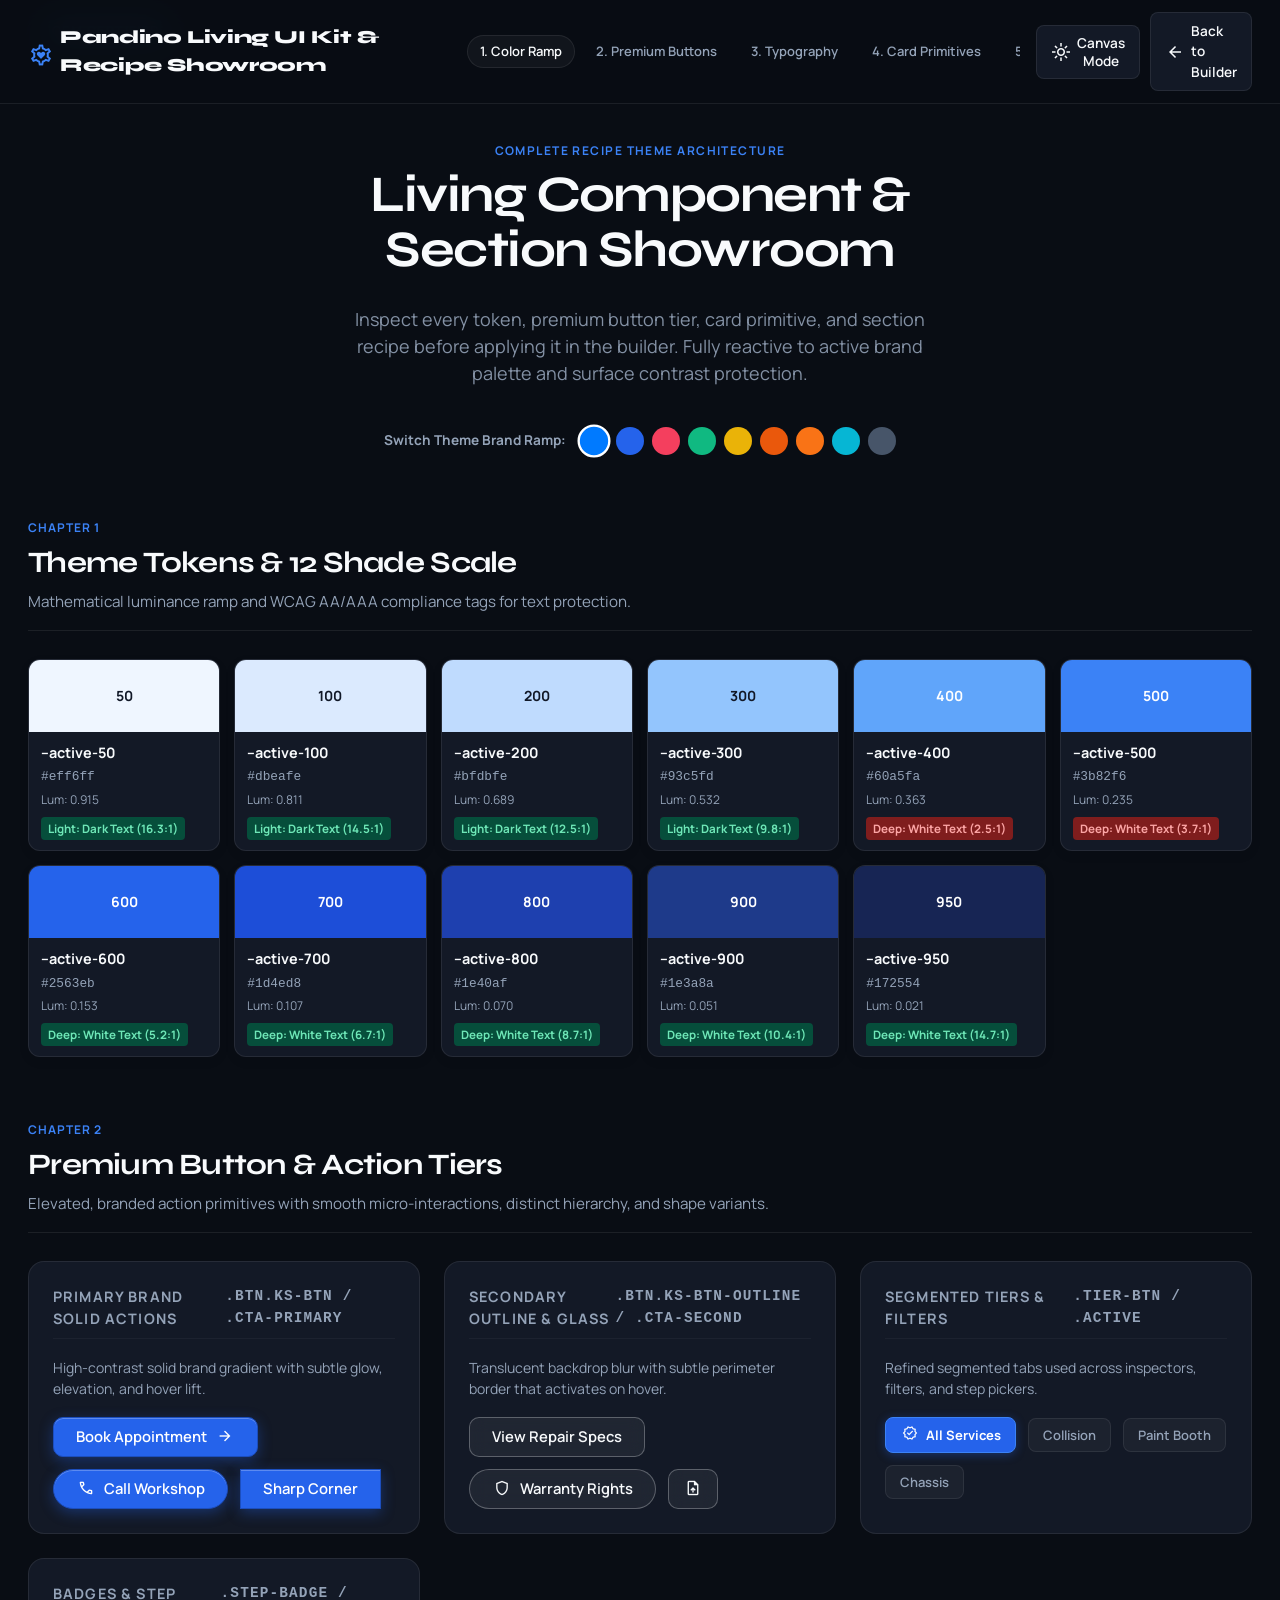
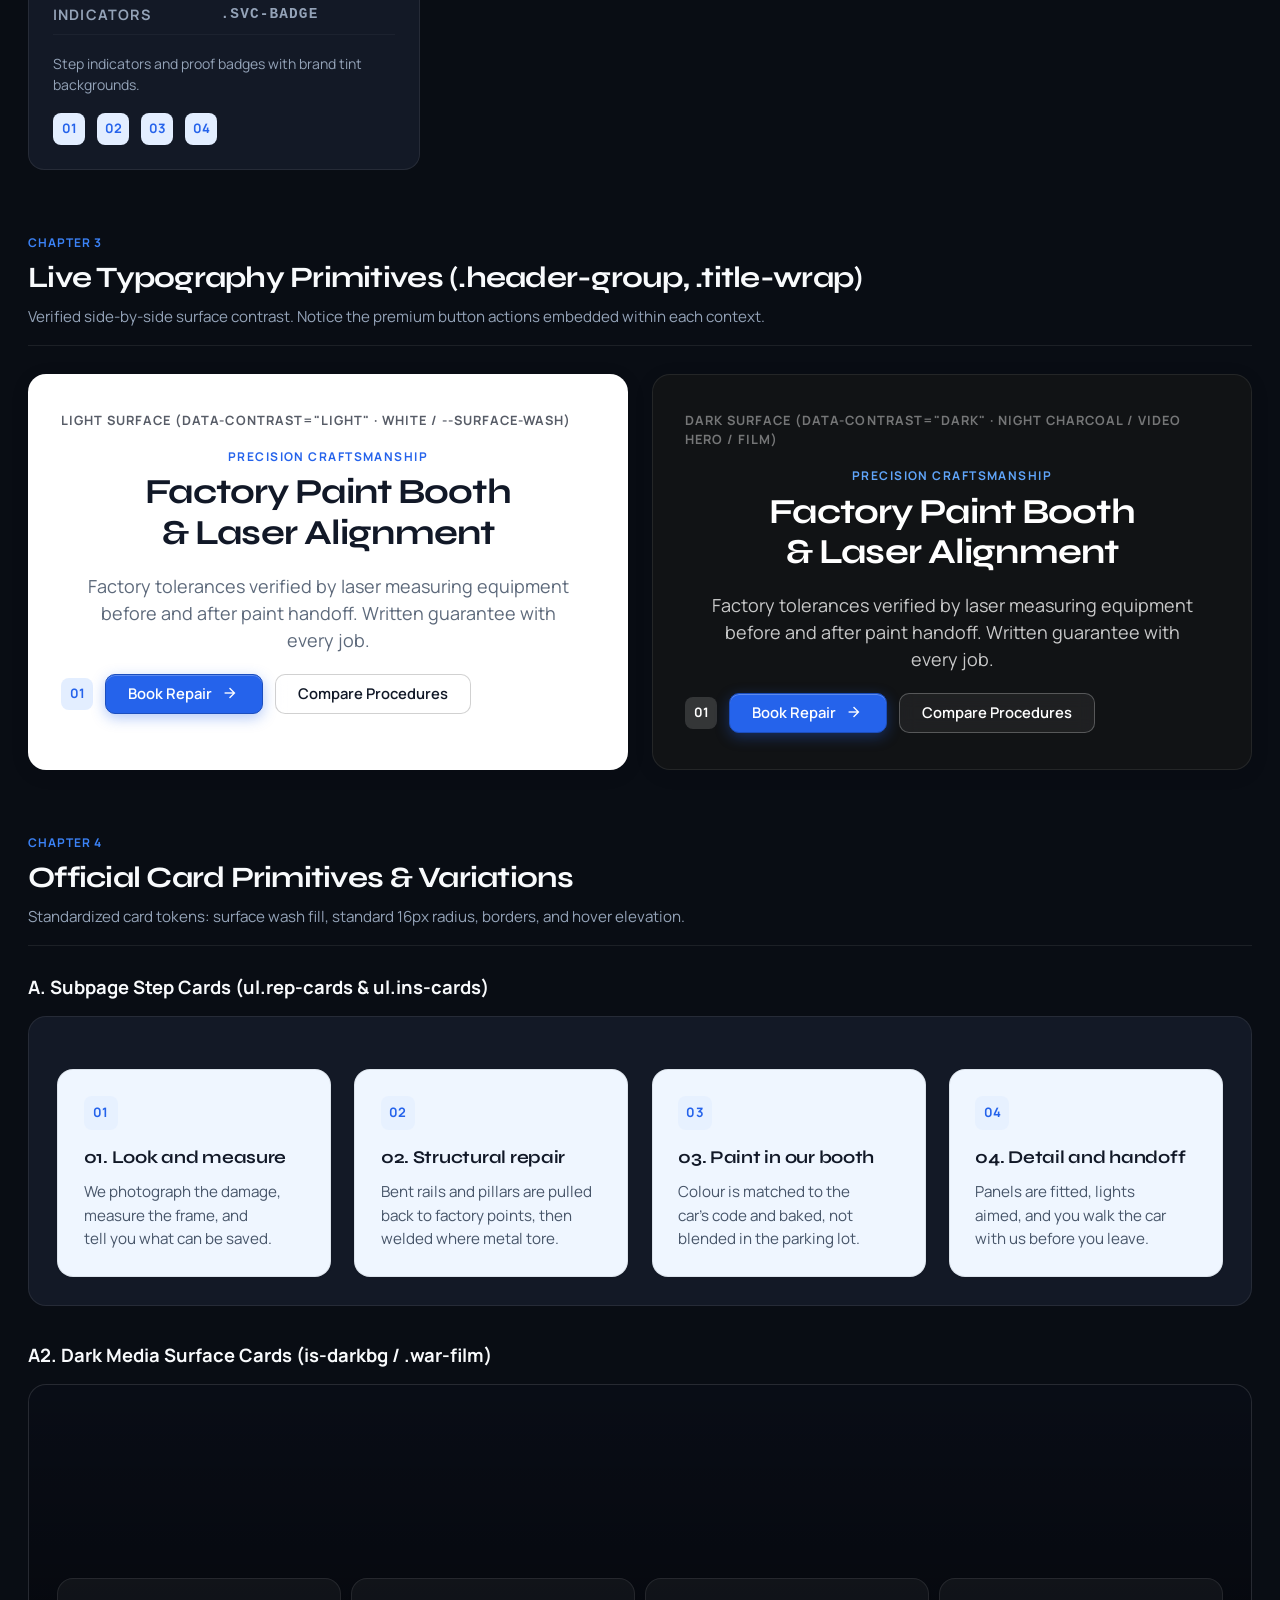
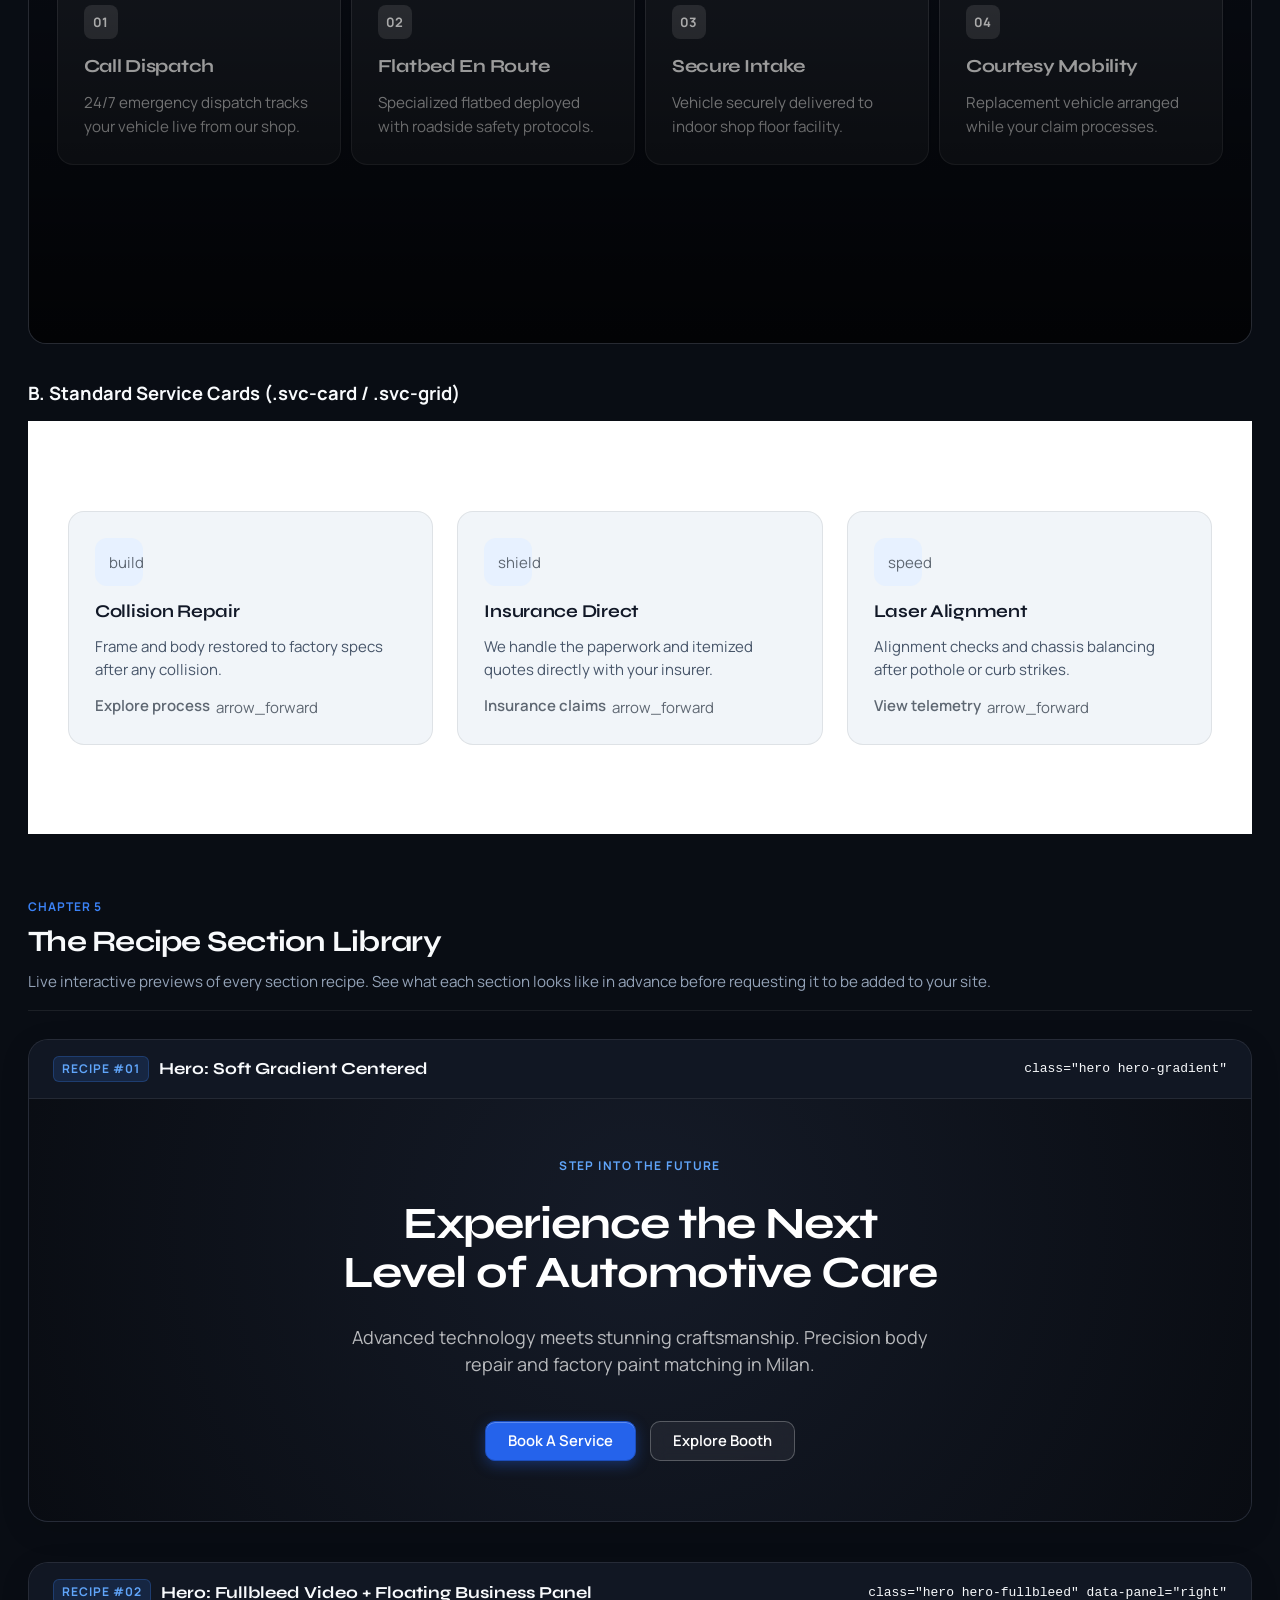
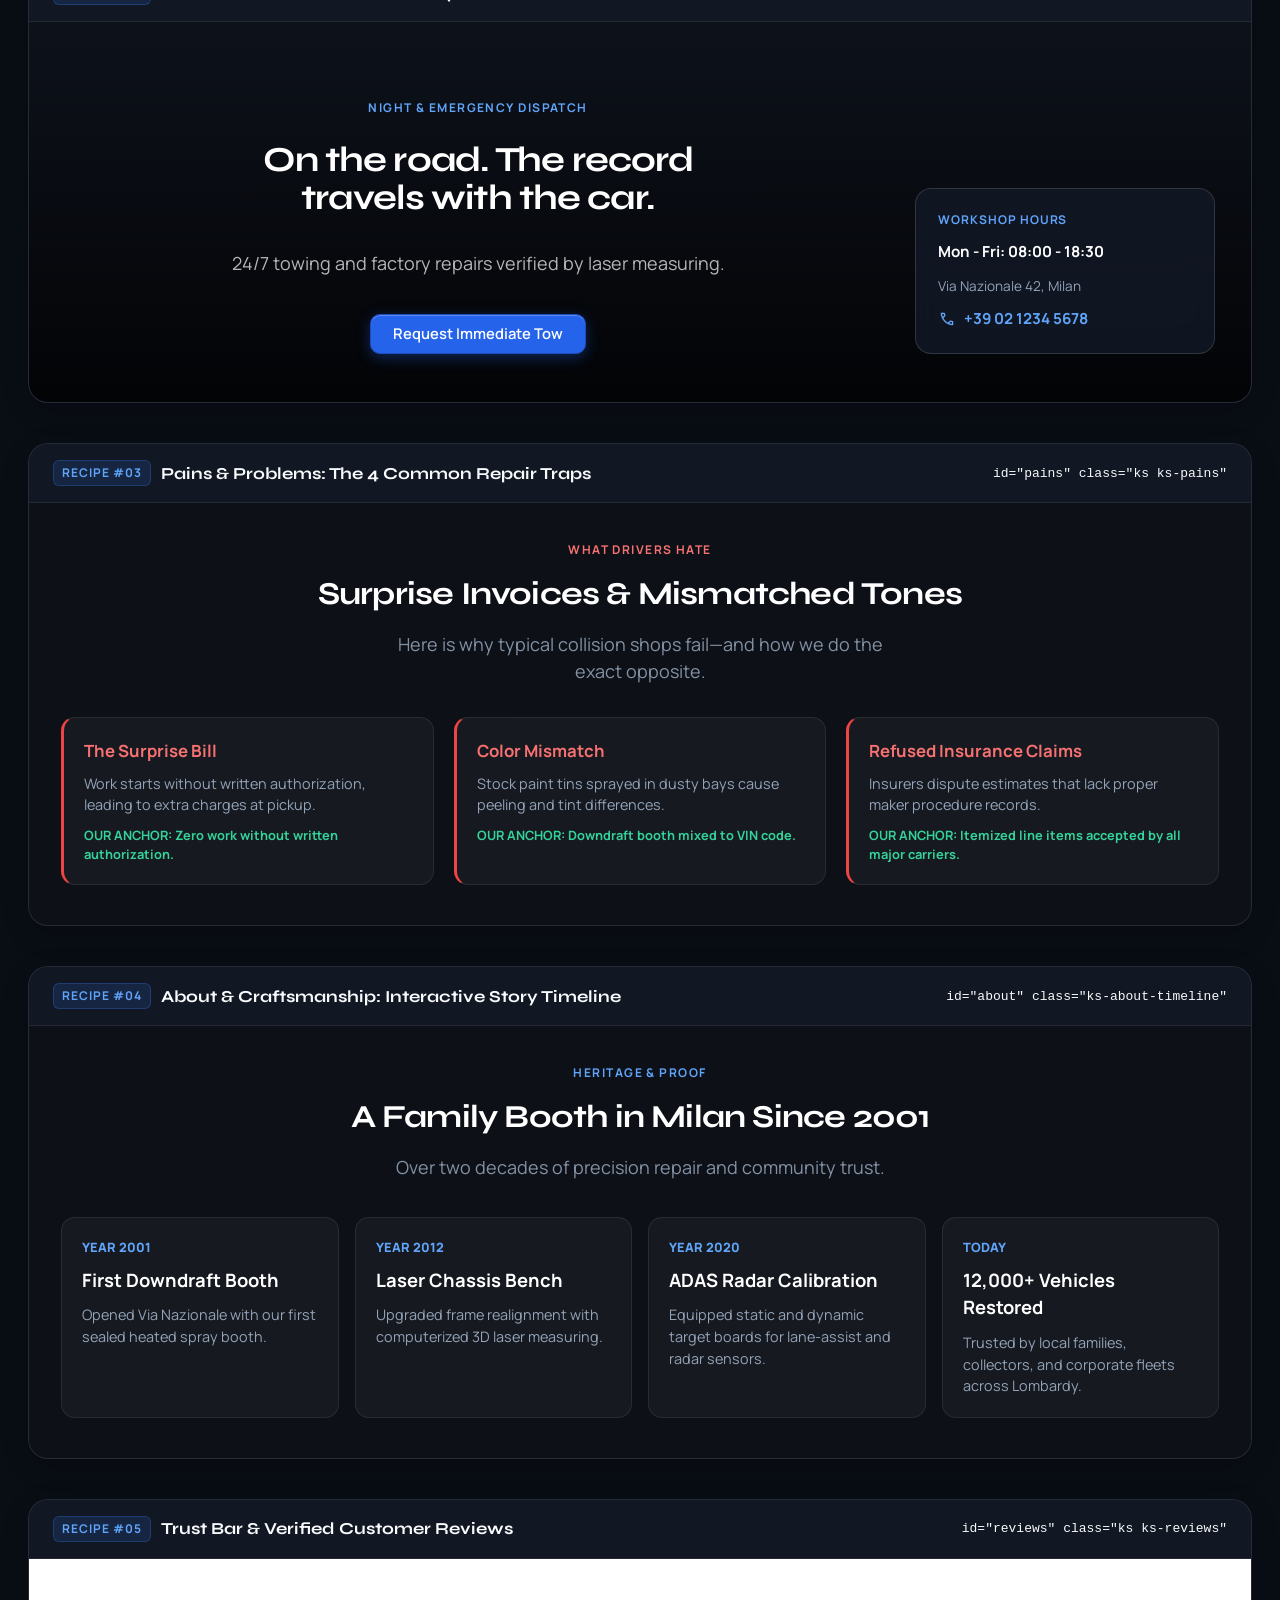
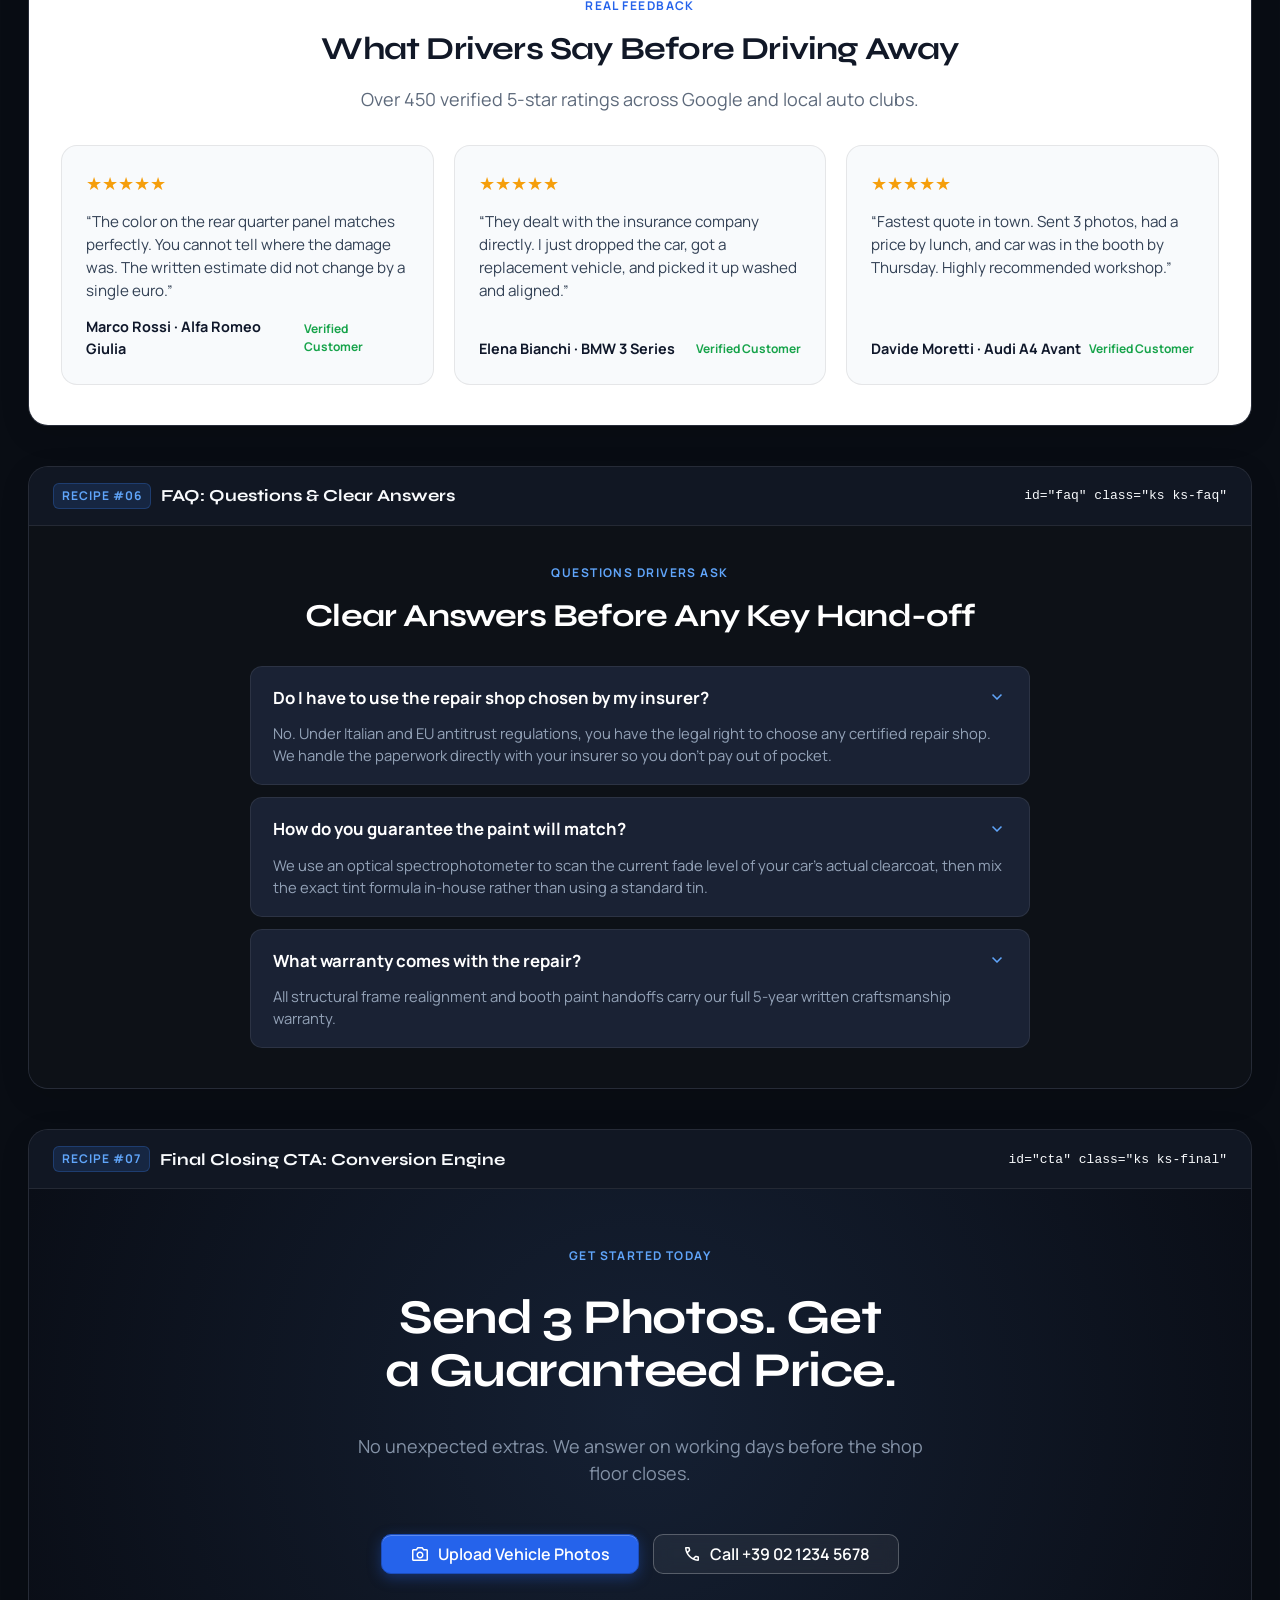
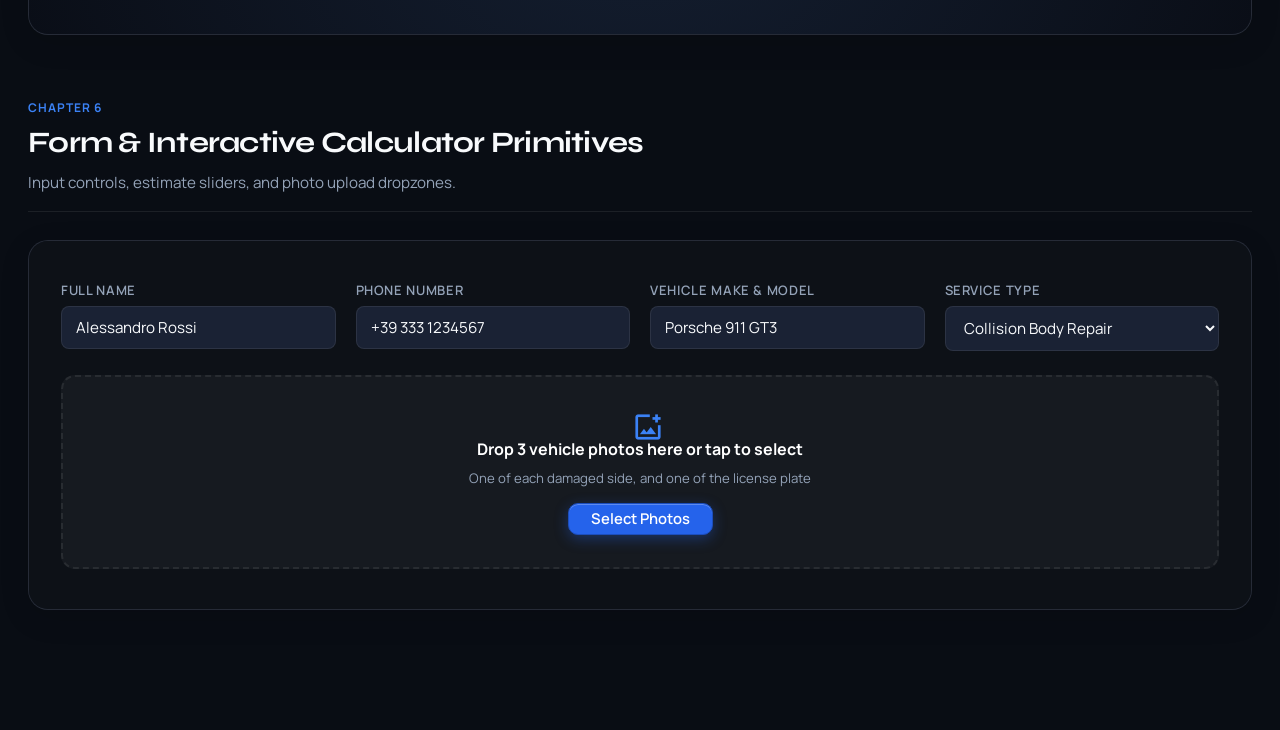
==== commit 99476bf0: "fix(subpages): resolve page dropdown stacking context & standardize all subpage cards to shared prim" ====
--- a/kit.html
+++ b/kit.html
@@ -935,6 +935,29 @@
           <li>
             <b>04. Detail and handoff</b>
             <span>Panels are fitted, lights aimed, and you walk the car with us before you leave.</span>
+          </li>
+        </ul>
+      </div>
+
+      <!-- A2. DARK MEDIA SURFACE CARDS -->
+      <h3 style="margin: 36px 0 14px; font-size: 1.15rem; color: var(--kit-text);">A2. Dark Media Surface Cards (is-darkbg / .war-film)</h3>
+      <div class="war-film" data-contrast="dark" style="background: #090d16; padding: 28px; border-radius: 18px; border: 1px solid rgba(255,255,255,0.12);">
+        <ul class="tow-cards">
+          <li>
+            <b>Call Dispatch</b>
+            <span>24/7 emergency dispatch tracks your vehicle live from our shop.</span>
+          </li>
+          <li>
+            <b>Flatbed En Route</b>
+            <span>Specialized flatbed deployed with roadside safety protocols.</span>
+          </li>
+          <li>
+            <b>Secure Intake</b>
+            <span>Vehicle securely delivered to indoor shop floor facility.</span>
+          </li>
+          <li>
+            <b>Courtesy Mobility</b>
+            <span>Replacement vehicle arranged while your claim processes.</span>
           </li>
         </ul>
       </div>
--- a/css/tokens-base.css
+++ b/css/tokens-base.css
@@ -7192,7 +7192,17 @@
             color: #e5e7eb;
         }
 
-.kit-canvas-scroll { flex: 1 1 auto; min-height: 0; overflow: auto; overscroll-behavior: none; container-type: inline-size; }
+#kit-drawer .kit-canvas-scroll,
+.kit-canvas-scroll {
+    position: relative !important;
+    z-index: 1 !important;
+    isolation: isolate !important;
+    flex: 1 1 auto;
+    min-height: 0;
+    overflow: auto;
+    overscroll-behavior: none;
+    container-type: inline-size;
+}
 
 /* The builder rail eats 333px, so a wide window can still have a narrow canvas.
    Keep the page links in the bar. Reviews and Get Estimate step aside until they fit. */
@@ -7201,60 +7211,58 @@
 .kit-canvas-scroll .sh-actions .sh-btn { display: none; }
 }
 
-/* Top editor bar: prevent clipping */
+/* Top editor bar: prevent clipping and enforce independent stacking context */
 .kit-bar,
 header[data-kit-bar],
 .drawer-navbar,
+#kit-drawer .kit-canvas-bar,
 .kit-canvas-bar {
-            overflow: visible !important;
-        }
-
-/* Page selector dropdown positioning */
+    position: relative !important;
+    z-index: 1000000 !important;
+    overflow: visible !important;
+}
+
+/* Page selector dropdown positioning and ultra-high z-index above preview canvas & sticky headers */
 .kit-dd-menu,
 .kit-dropdown,
 [data-kit-area="pages"] .dropdown,
 [data-kit-area="pages"] .kit-dropdown,
 [data-kit-area="pages"] .kit-dd-menu {
-            position: absolute;
-            z-index: 99999 !important;
-        }
-
-#kit-drawer .kit-canvas-bar,
-.kit-canvas-bar {
-            position: relative;
-            z-index: 1000;
-            overflow: visible !important;
-        }
+    position: absolute;
+    z-index: 9999999 !important;
+}
+
 #kit-drawer .kit-canvas-bar > .kit-crumbs,
 .kit-crumbs {
-            position: relative !important;
-            overflow: visible !important;
-        }
+    position: relative !important;
+    z-index: 1000001 !important;
+    overflow: visible !important;
+}
 #kit-drawer #kitPage,
 #kitPage {
-            anchor-name: --kit-page-anchor;
-        }
+    anchor-name: --kit-page-anchor;
+}
 #kit-drawer .kit-page-menu,
 .kit-page-menu {
-            position: absolute !important;
-            position-anchor: --kit-page-anchor;
-            top: calc(100% + 4px) !important;
-            top: anchor(--kit-page-anchor bottom, calc(100% + 4px)) !important;
-            left: anchor(--kit-page-anchor left, auto) !important;
-            right: auto !important;
-            z-index: 99999 !important;
-            min-width: 260px;
-            box-shadow: 0 10px 25px -5px rgba(0, 0, 0, 0.5), 0 8px 10px -6px rgba(0, 0, 0, 0.5) !important;
-        }
+    position: absolute !important;
+    position-anchor: --kit-page-anchor;
+    top: calc(100% + 4px) !important;
+    top: anchor(--kit-page-anchor bottom, calc(100% + 4px)) !important;
+    left: anchor(--kit-page-anchor left, auto) !important;
+    right: auto !important;
+    z-index: 9999999 !important;
+    min-width: 260px;
+    box-shadow: 0 10px 25px -5px rgba(0, 0, 0, 0.5), 0 8px 10px -6px rgba(0, 0, 0, 0.5) !important;
+}
 
 .kit-canvas-bar {
-            position: relative; flex: none; z-index: 1000;
-            display: flex; align-items: center; gap: 8px;
-            padding: 0 8px 0 12px;
-            height: var(--kit-head-h); box-sizing: border-box;
-            background: var(--ed-bg2, #101114);
-            box-shadow: inset 0 -1px 0 var(--ed-line, #2b2f35);
-        }
+    position: relative !important; flex: none; z-index: 1000000 !important;
+    display: flex; align-items: center; gap: 8px;
+    padding: 0 8px 0 12px;
+    height: var(--kit-head-h); box-sizing: border-box;
+    background: var(--ed-bg2, #101114);
+    box-shadow: inset 0 -1px 0 var(--ed-line, #2b2f35);
+}
 
 .kit-canvas-bar .kit-devs { flex: 0 0 auto; height: 100%; display: flex; align-items: stretch; }
 
@@ -8108,10 +8116,12 @@
 #page-insurance .ins-faq .collapse-title { font-weight: 700; }
 #page-insurance .ins-faq .collapse-arrow > .collapse-title:after { box-shadow: 2px 2px var(--active-600, #5b4dff); }
 
-/* Standardized Subpage Step Cards (Repairs, Insurance, Emergency) */
+/* Standardized Subpage Step Cards (Repairs, Insurance, Emergency, Warranty) */
 #page-repairs .rep-cards,
 .rep-cards,
-.ins-cards {
+.ins-cards,
+.war-cards,
+.tow-cards {
     counter-reset: step-count;
     display: grid;
     gap: clamp(16px, 1.8vw, 24px);
@@ -8123,13 +8133,15 @@
 
 #page-repairs .rep-cards li,
 .rep-cards li,
-.ins-cards li {
+.ins-cards li,
+.war-cards li,
+.tow-cards li {
     counter-increment: step-count;
     position: relative;
     background: var(--surface-wash, var(--active-50, #f8fafc)) !important;
-    border: 1px solid var(--card-border, rgba(0, 0, 0, 0.08)) !important;
-    border-radius: var(--card-radius, 16px) !important;
-    padding: clamp(1.25rem, 2vw, 1.75rem) !important;
+    border: 1px solid var(--card-border, var(--line-subtle, rgba(0, 0, 0, 0.08))) !important;
+    border-radius: var(--card-radius, 1rem) !important;
+    padding: clamp(1.5rem, 2vw, 2rem) !important;
     display: flex !important;
     flex-direction: column !important;
     gap: 0.75rem !important;
@@ -8140,7 +8152,9 @@
 
 #page-repairs .rep-cards li:hover,
 .rep-cards li:hover,
-.ins-cards li:hover {
+.ins-cards li:hover,
+.war-cards li:hover,
+.tow-cards li:hover {
     transform: translateY(-3px) !important;
     box-shadow: 0 12px 24px -6px rgba(0, 0, 0, 0.08), 0 4px 8px -2px rgba(0, 0, 0, 0.04) !important;
     border-color: var(--active-300, rgba(4, 114, 241, 0.35)) !important;
@@ -8148,7 +8162,9 @@
 
 #page-repairs .rep-cards li::before,
 .rep-cards li::before,
-.ins-cards li::before {
+.ins-cards li::before,
+.war-cards li::before,
+.tow-cards li::before {
     content: counter(step-count, decimal-leading-zero);
     display: inline-flex;
     align-items: center;
@@ -8164,9 +8180,7 @@
     margin-bottom: 0.25rem;
 }
 
-#page-repairs .rep-cards :is(b, h3),
-.rep-cards :is(b, h3),
-.ins-cards :is(b, h3) {
+:is(.rep-cards, .ins-cards, .war-cards, .tow-cards) :is(b, h3) {
     display: block !important;
     font-family: var(--headline-font, var(--body-font)) !important;
     font-size: 1.15rem !important;
@@ -8177,9 +8191,7 @@
     margin: 0 !important;
 }
 
-#page-repairs .rep-cards :is(span:not(.svc-more):not(.step-badge), p),
-.rep-cards :is(span:not(.svc-more):not(.step-badge), p),
-.ins-cards :is(span:not(.svc-more):not(.step-badge), p) {
+:is(.rep-cards, .ins-cards, .war-cards, .tow-cards) :is(span:not(.svc-more):not(.step-badge), p) {
     display: block !important;
     font-family: var(--body-font) !important;
     font-size: 0.95rem !important;
@@ -8192,7 +8204,9 @@
 
 #page-repairs .rep-cards .svc-link,
 .rep-cards .svc-link,
-.ins-cards .svc-link {
+.ins-cards .svc-link,
+.war-cards .svc-link,
+.tow-cards .svc-link {
     color: inherit;
     text-decoration: none;
     display: flex;
@@ -8201,10 +8215,162 @@
     height: 100%;
 }
 
+/* Dark surface adaptive cards (crisp white typography on dark backgrounds) */
+:is(.is-darkbg, [data-contrast="dark"], .war-film, .tow-hero, .rep-film, .war-close) :is(.rep-cards, .ins-cards, .war-cards, .tow-cards) li {
+    background: rgba(255, 255, 255, 0.06) !important;
+    border-color: rgba(255, 255, 255, 0.12) !important;
+    color: rgba(255, 255, 255, 0.88) !important;
+}
+:is(.is-darkbg, [data-contrast="dark"], .war-film, .tow-hero, .rep-film, .war-close) :is(.rep-cards, .ins-cards, .war-cards, .tow-cards) :is(b, h3) {
+    color: #ffffff !important;
+}
+:is(.is-darkbg, [data-contrast="dark"], .war-film, .tow-hero, .rep-film, .war-close) :is(.rep-cards, .ins-cards, .war-cards, .tow-cards) :is(span:not(.svc-more):not(.step-badge), p) {
+    color: rgba(255, 255, 255, 0.78) !important;
+}
+:is(.is-darkbg, [data-contrast="dark"], .war-film, .tow-hero, .rep-film, .war-close) :is(.rep-cards, .ins-cards, .war-cards, .tow-cards) li::before {
+    background: rgba(255, 255, 255, 0.15) !important;
+    color: #ffffff !important;
+}
+
+/* Insurance points standardized card primitives */
+.ins-points {
+    list-style: none;
+    margin: 1.5rem 0 0;
+    padding: 0;
+    display: grid;
+    gap: clamp(14px, 1.5vw, 20px);
+}
+.ins-points li {
+    position: relative;
+    background: var(--surface-wash, var(--active-50, #f8fafc)) !important;
+    border: 1px solid var(--card-border, var(--line-subtle, rgba(0, 0, 0, 0.08))) !important;
+    border-radius: var(--card-radius, 1rem) !important;
+    padding: clamp(1.25rem, 2vw, 1.75rem) !important;
+    display: flex !important;
+    flex-direction: column !important;
+    gap: 0.5rem !important;
+    text-align: left !important;
+    box-shadow: 0 1px 3px rgba(0, 0, 0, 0.04) !important;
+    transition: transform .2s ease, box-shadow .2s ease, border-color .2s ease !important;
+    color: var(--surface-subtext, #475569) !important;
+}
+.ins-points li:hover {
+    transform: translateY(-2px) !important;
+    box-shadow: 0 12px 24px -6px rgba(0, 0, 0, 0.08), 0 4px 8px -2px rgba(0, 0, 0, 0.04) !important;
+    border-color: var(--active-300, rgba(4, 114, 241, 0.35)) !important;
+}
+.ins-points b {
+    display: block !important;
+    font-family: var(--headline-font, var(--body-font)) !important;
+    font-size: 1.15rem !important;
+    font-weight: 700 !important;
+    line-height: 1.3 !important;
+    letter-spacing: -0.015em !important;
+    color: var(--surface-ink, #111827) !important;
+    margin: 0 !important;
+}
+
+/* Warranty points standardized card primitives */
+.war-points li {
+    grid-area: 1 / 1;
+    opacity: 0;
+    visibility: hidden;
+    transition: opacity .28s ease, transform .28s ease;
+    background: var(--surface-wash, var(--active-50, #f8fafc)) !important;
+    border: 1px solid var(--card-border, var(--line-subtle, rgba(0, 0, 0, 0.08))) !important;
+    border-radius: var(--card-radius, 1rem) !important;
+    padding: clamp(1.5rem, 2.2vw, 2rem) !important;
+    box-shadow: 0 1px 3px rgba(0, 0, 0, 0.04) !important;
+    color: var(--surface-subtext, #475569) !important;
+    text-align: left !important;
+}
+.war-points li b {
+    display: block !important;
+    font-family: var(--headline-font, var(--body-font)) !important;
+    font-size: 1.2rem !important;
+    font-weight: 700 !important;
+    line-height: 1.3 !important;
+    letter-spacing: -0.015em !important;
+    color: var(--surface-ink, #111827) !important;
+    margin-bottom: 0.6rem !important;
+}
+
+/* Warranty film copy list items standardized as glass cards */
+.war-film-copy ul {
+    list-style: none;
+    padding: 0;
+    margin: 1.5rem 0 0;
+    display: grid;
+    gap: 0.85rem;
+}
+.war-film-copy li {
+    background: rgba(255, 255, 255, 0.08) !important;
+    border: 1px solid rgba(255, 255, 255, 0.14) !important;
+    border-radius: var(--card-radius, 1rem) !important;
+    padding: 1.15rem 1.4rem !important;
+    color: rgba(255, 255, 255, 0.88) !important;
+    backdrop-filter: blur(8px) !important;
+    -webkit-backdrop-filter: blur(8px) !important;
+    transition: transform .2s ease, border-color .2s ease, background-color .2s ease !important;
+    text-align: left !important;
+}
+.war-film-copy li:hover {
+    transform: translateX(4px) !important;
+    border-color: rgba(255, 255, 255, 0.3) !important;
+    background: rgba(255, 255, 255, 0.14) !important;
+}
+.war-film-copy li b {
+    color: #ffffff !important;
+    display: inline-block;
+    margin-right: 0.5rem;
+    font-weight: 700;
+}
+
+/* Emergency Stepper cards */
+#towHow .ls-simple-text {
+    gap: 20px;
+    align-items: stretch;
+    display: grid;
+    grid-template-columns: repeat(auto-fit, minmax(min(14rem, 100%), 1fr));
+    margin-top: 1.5rem;
+}
+#towHow .ls-simple-text .ls-step {
+    width: 100%;
+    max-width: 100%;
+    background: var(--surface-wash, var(--active-50, #f8fafc));
+    border: 1px solid var(--card-border, var(--line-subtle, rgba(0, 0, 0, 0.08)));
+    border-radius: var(--card-radius, 1rem);
+    padding: 1.25rem 1.4rem;
+    box-shadow: 0 1px 3px rgba(0, 0, 0, 0.04);
+    transition: transform .2s ease, box-shadow .2s ease, border-color .2s ease;
+    text-align: center;
+}
+#towHow .ls-simple-text .ls-step:hover {
+    transform: translateY(-2px);
+    box-shadow: 0 12px 24px -6px rgba(0, 0, 0, 0.08);
+    border-color: var(--active-300, rgba(4, 114, 241, 0.35));
+}
+#towHow .ls-simple-text .ls-step b {
+    display: block;
+    font-family: var(--headline-font, var(--body-font));
+    font-size: 1.1rem;
+    font-weight: 700;
+    color: var(--surface-ink, #111827);
+    margin-bottom: 0.35rem;
+}
+#towHow .ls-simple-text .ls-step p {
+    color: var(--surface-subtext, #475569);
+    font-size: 0.95rem;
+    line-height: 1.5;
+    margin: 0;
+}
+
 @media (max-width: 900px) {
     #page-repairs .rep-cards,
     .rep-cards,
-    .ins-cards {
+    .ins-cards,
+    .war-cards,
+    .tow-cards {
         grid-template-columns: 1fr 1fr;
     }
 }
@@ -8212,7 +8378,9 @@
 @media (max-width: 560px) {
     #page-repairs .rep-cards,
     .rep-cards,
-    .ins-cards {
+    .ins-cards,
+    .war-cards,
+    .tow-cards {
         grid-template-columns: 1fr;
     }
 }
--- a/css/editor-inspector.css
+++ b/css/editor-inspector.css
@@ -5289,10 +5289,14 @@
 #kitProject[readonly] { pointer-events: none; }
 #kitPage { cursor: pointer; }
 
-.kit-canvas-bar { z-index: 40;}
+.kit-canvas-bar {
+    position: relative !important;
+    z-index: 1000000 !important;
+    overflow: visible !important;
+}
 .kit-page-menu {
-    position: absolute;
-    z-index: 99999;
+    position: absolute !important;
+    z-index: 9999999 !important;
     top: calc(100% + 4px);
     left: auto;
     width: 280px;
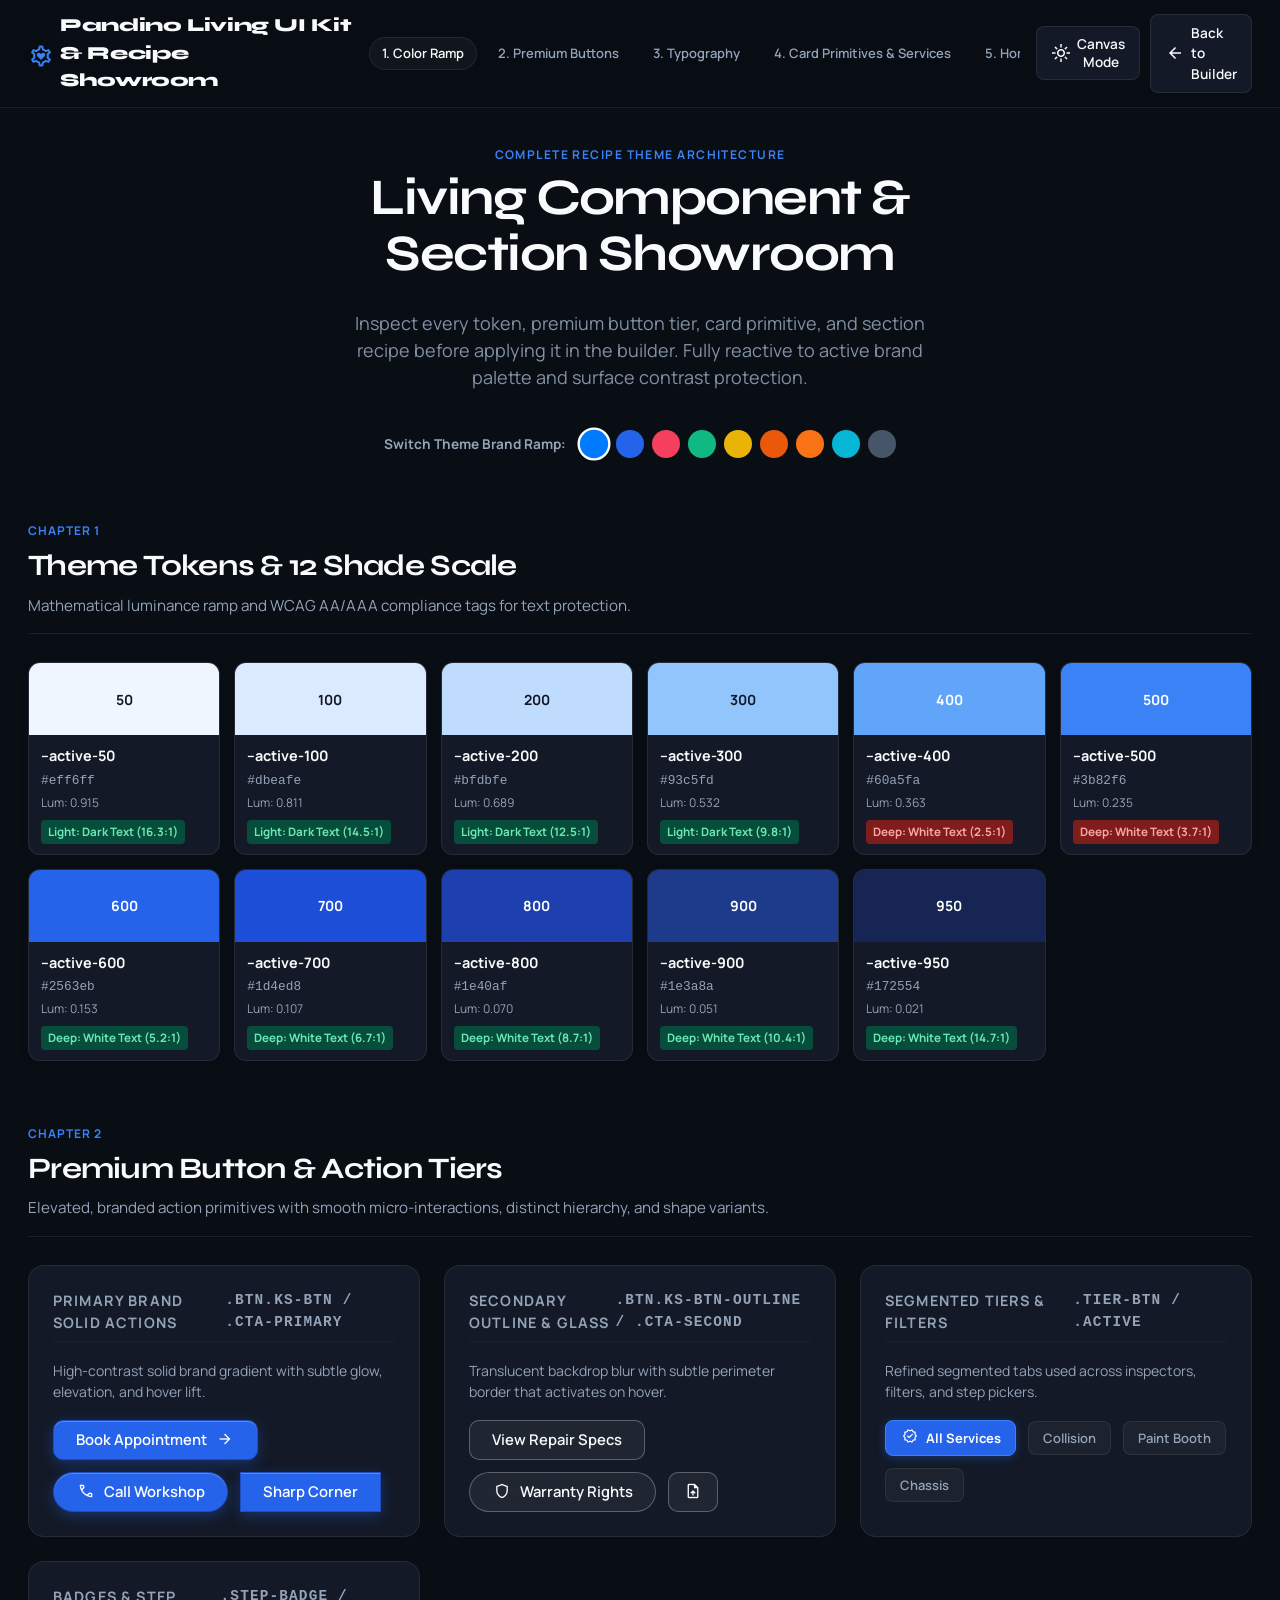
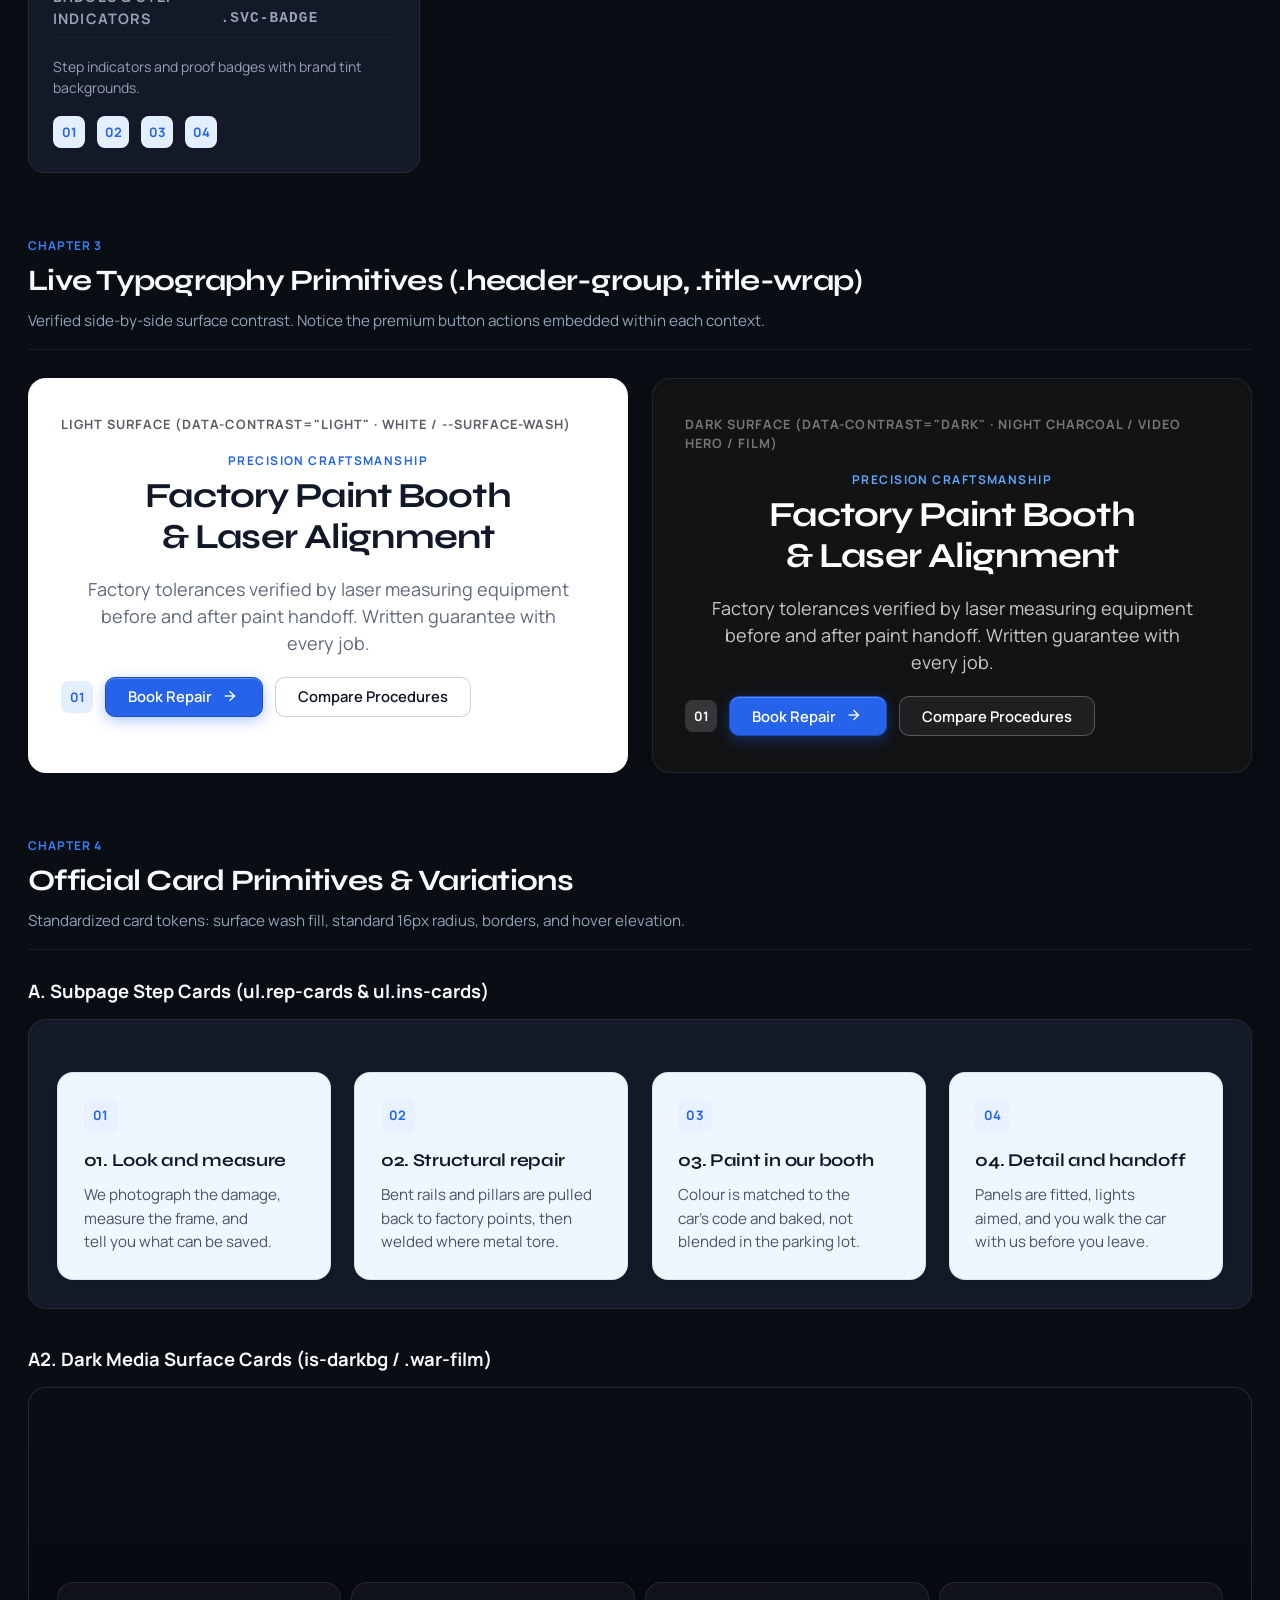
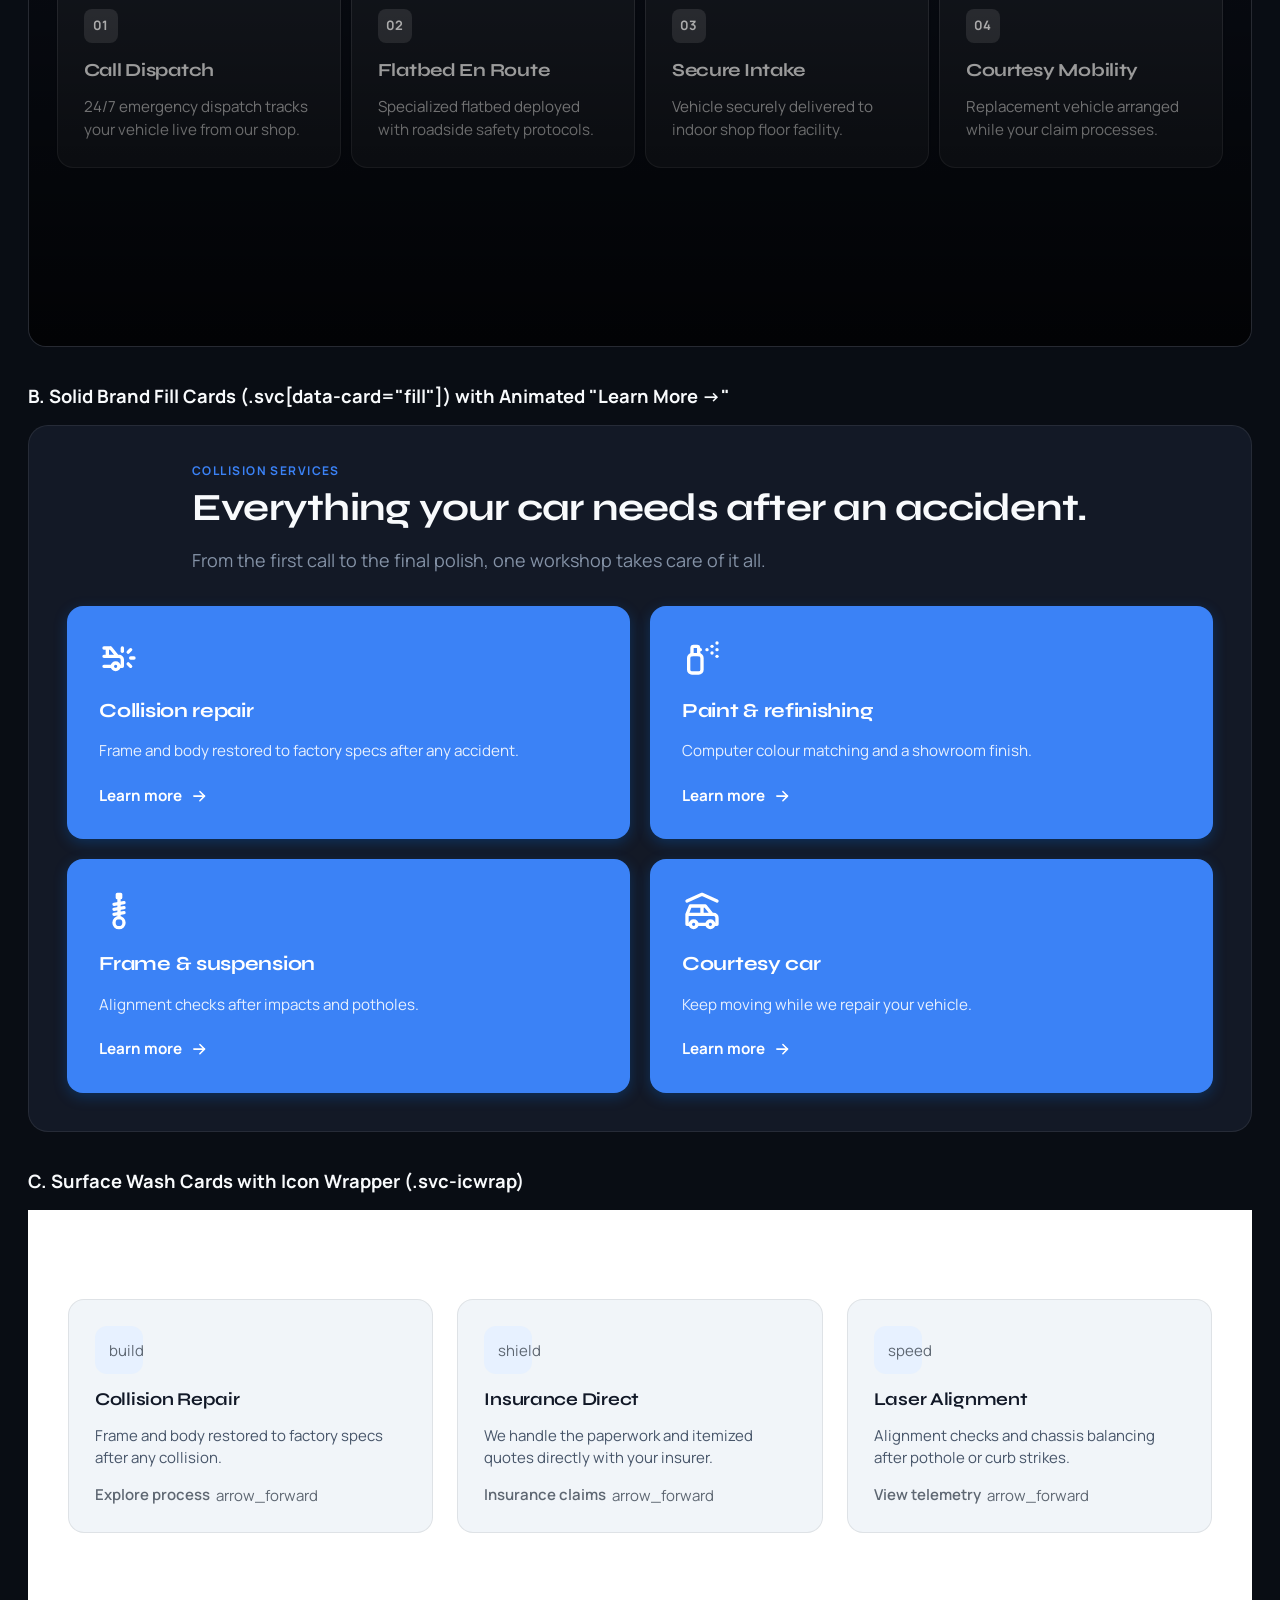
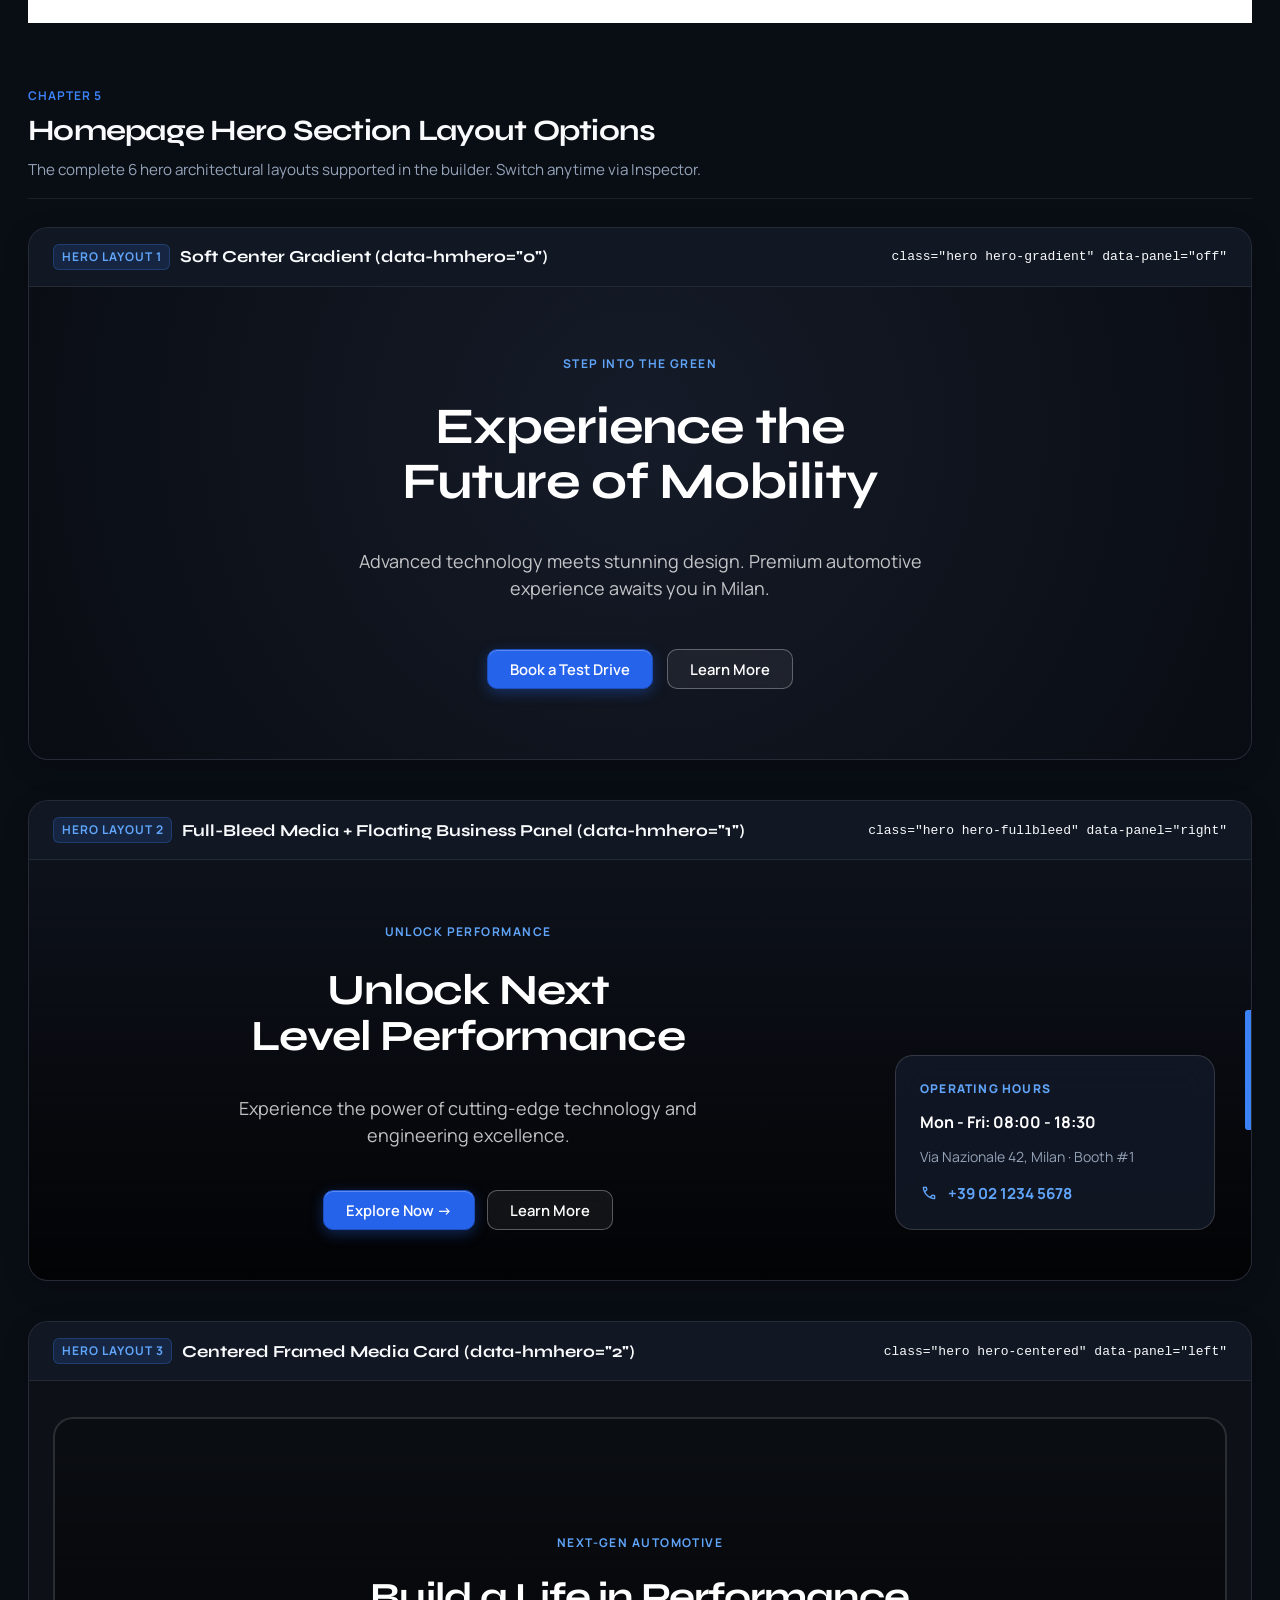
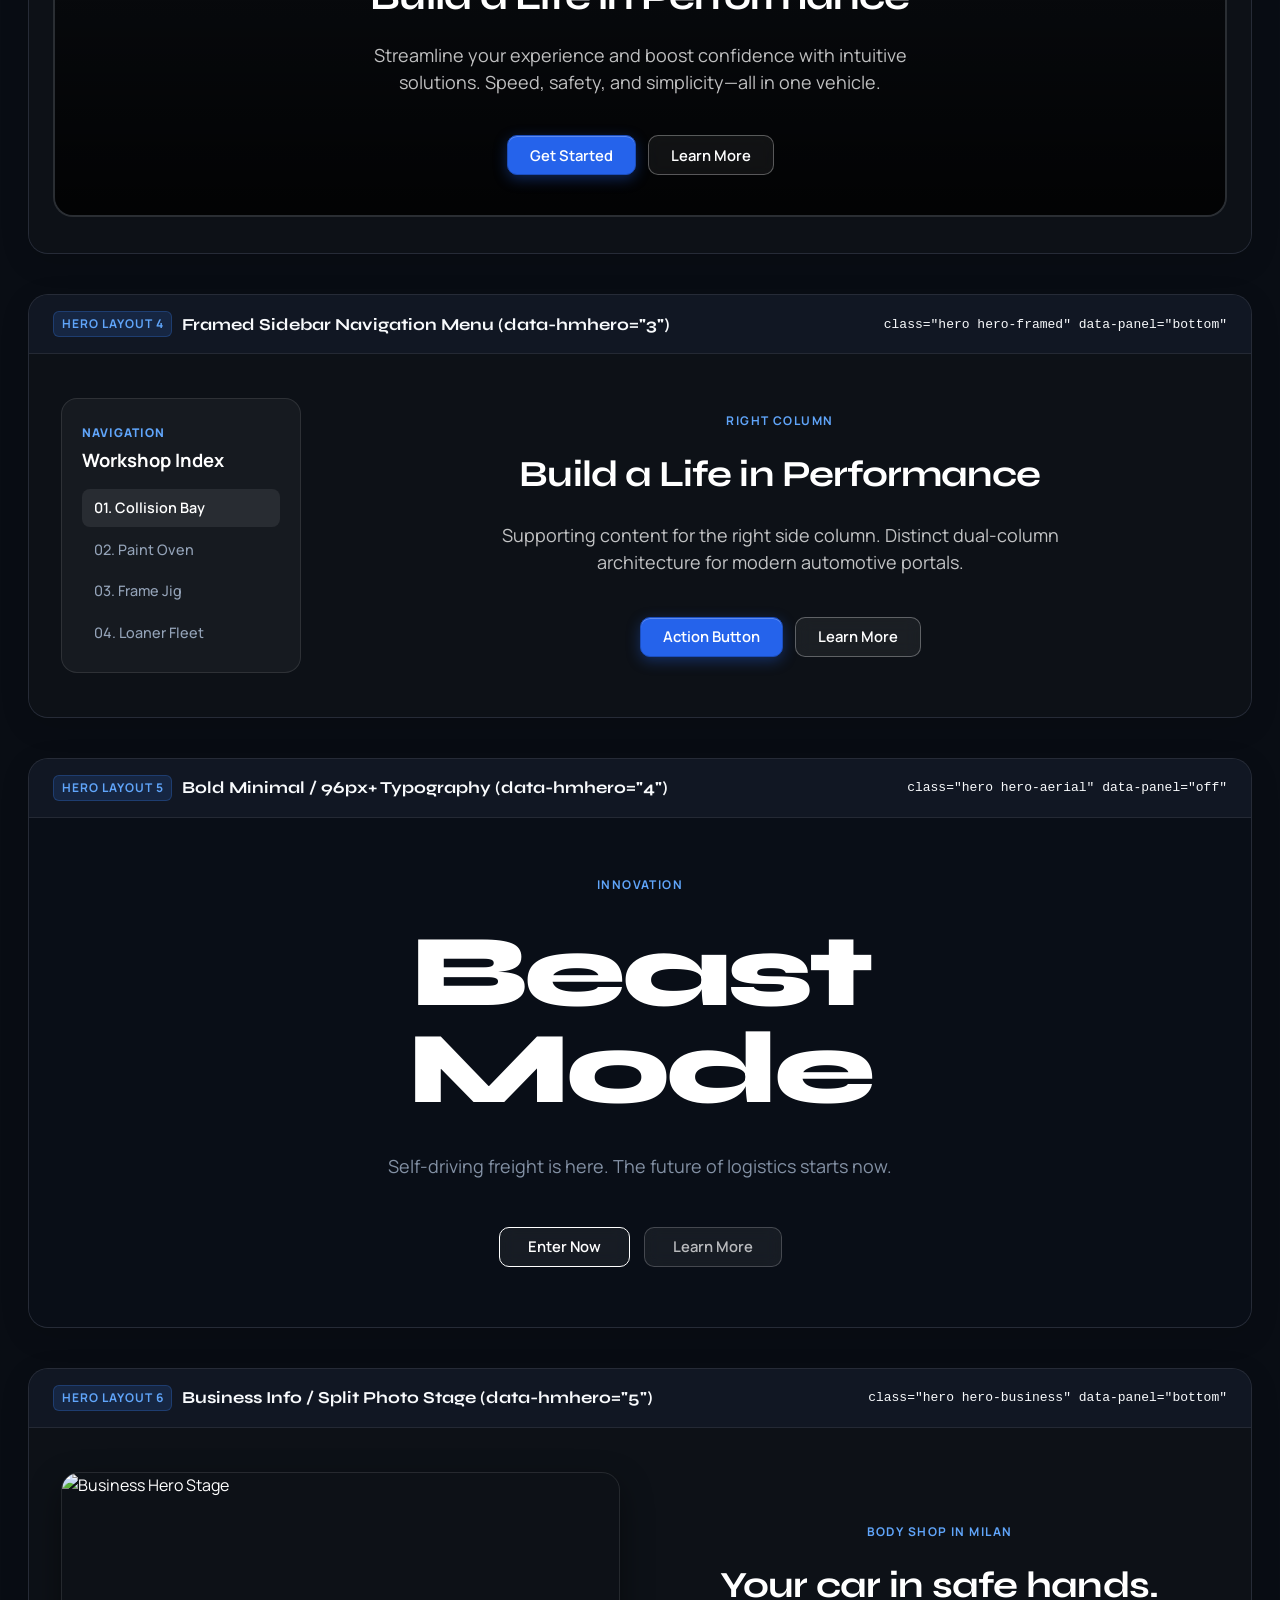
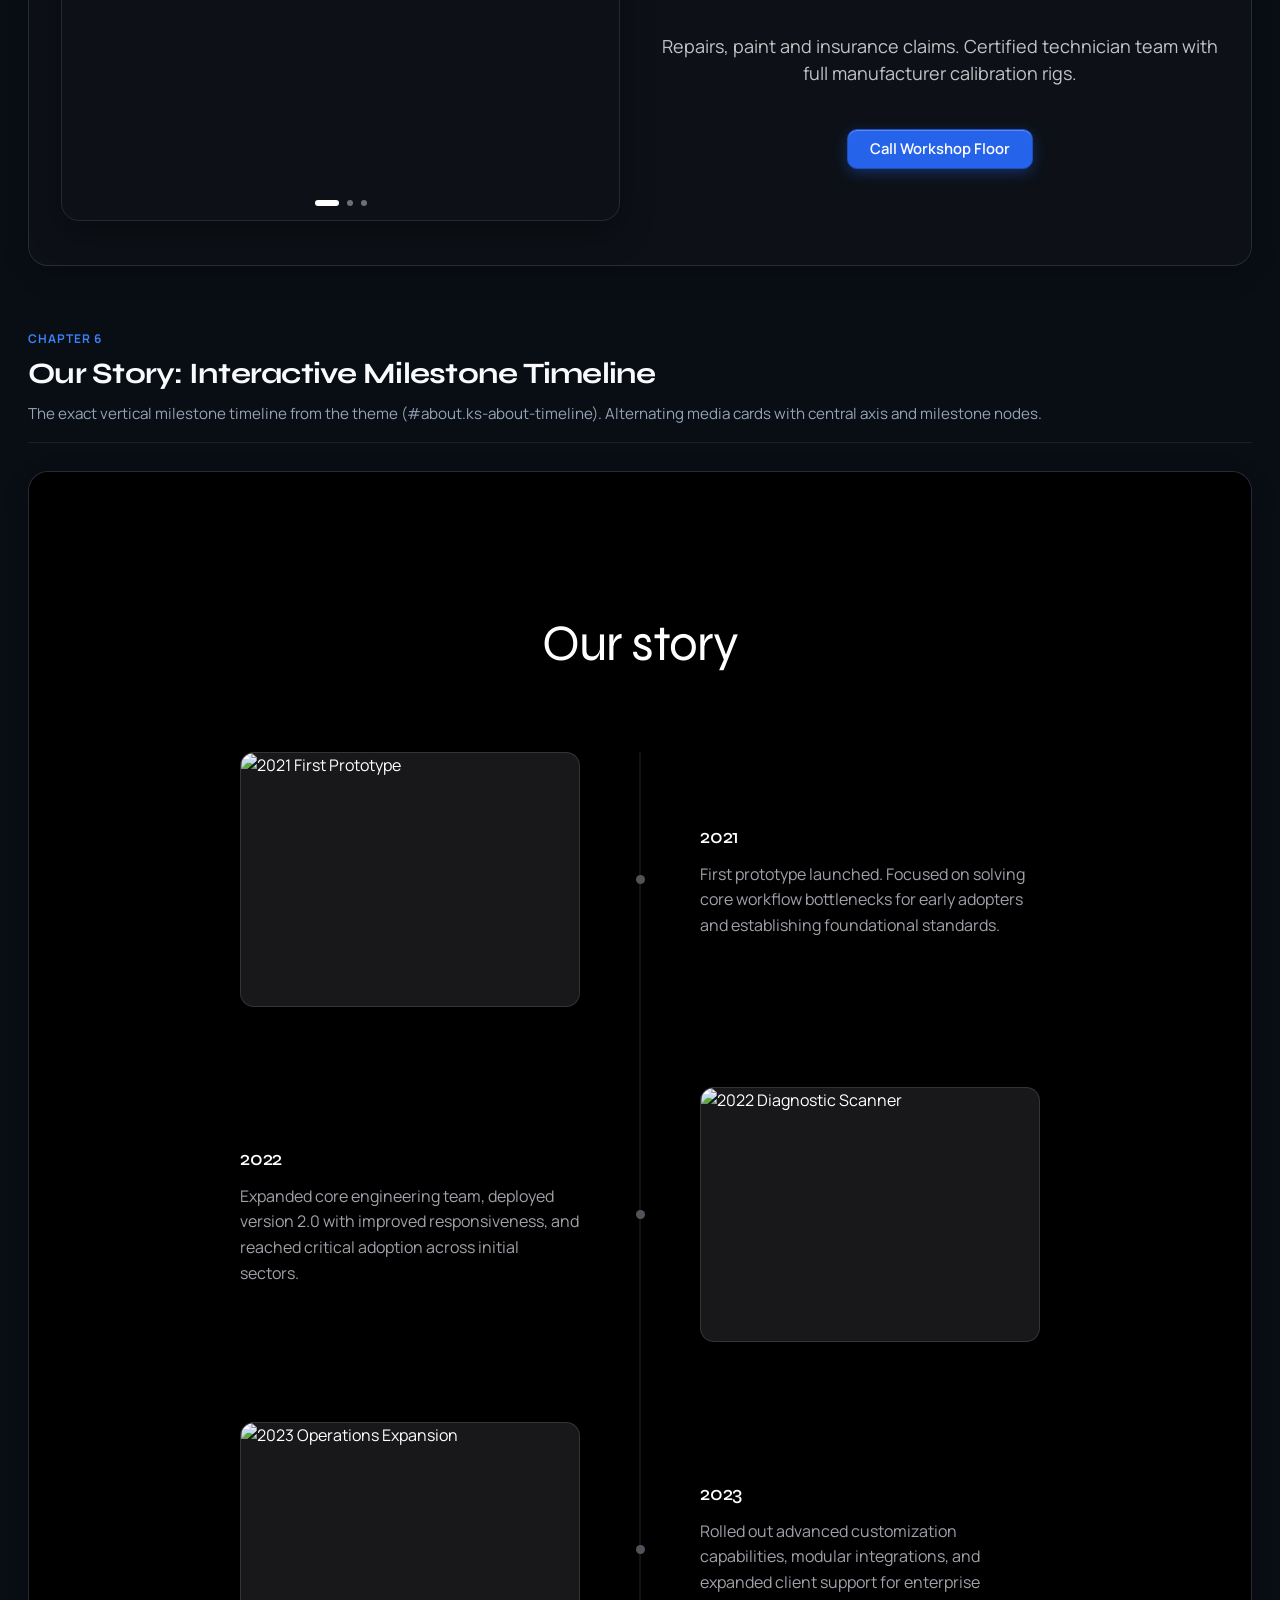
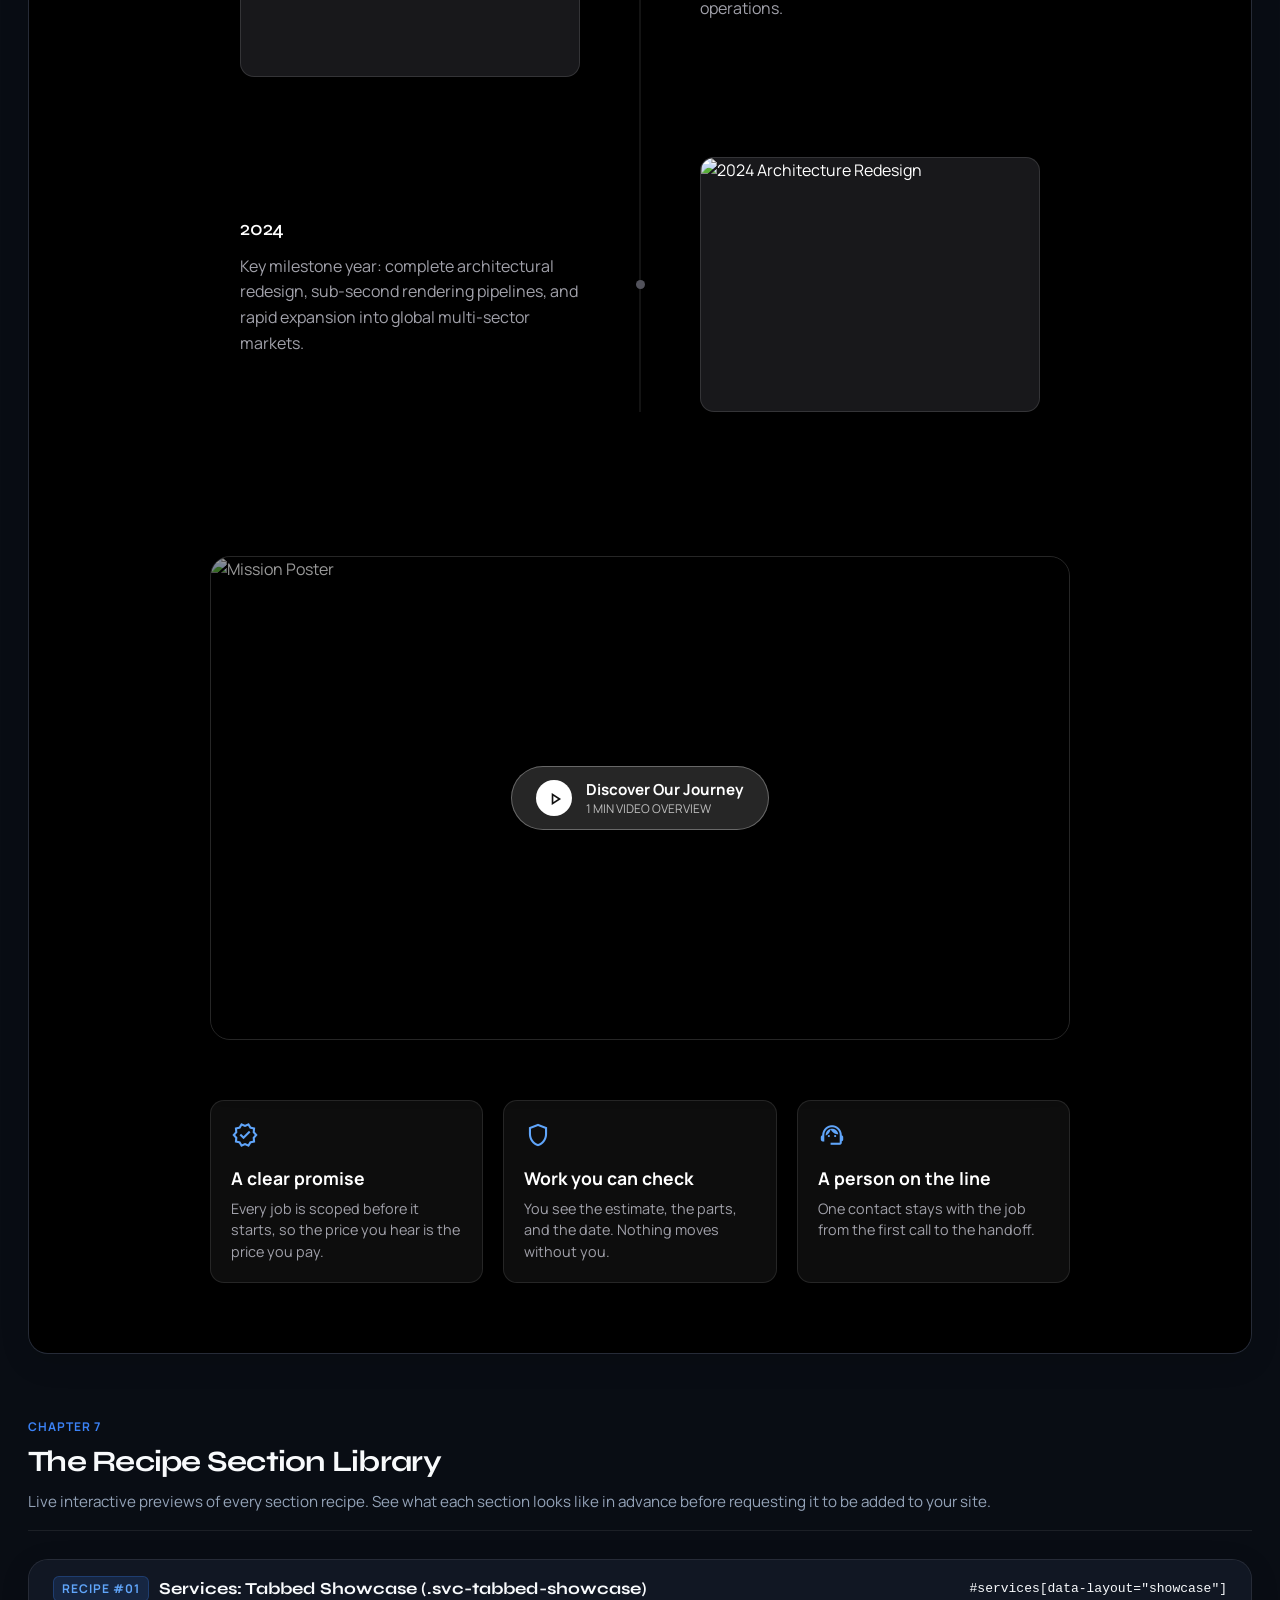
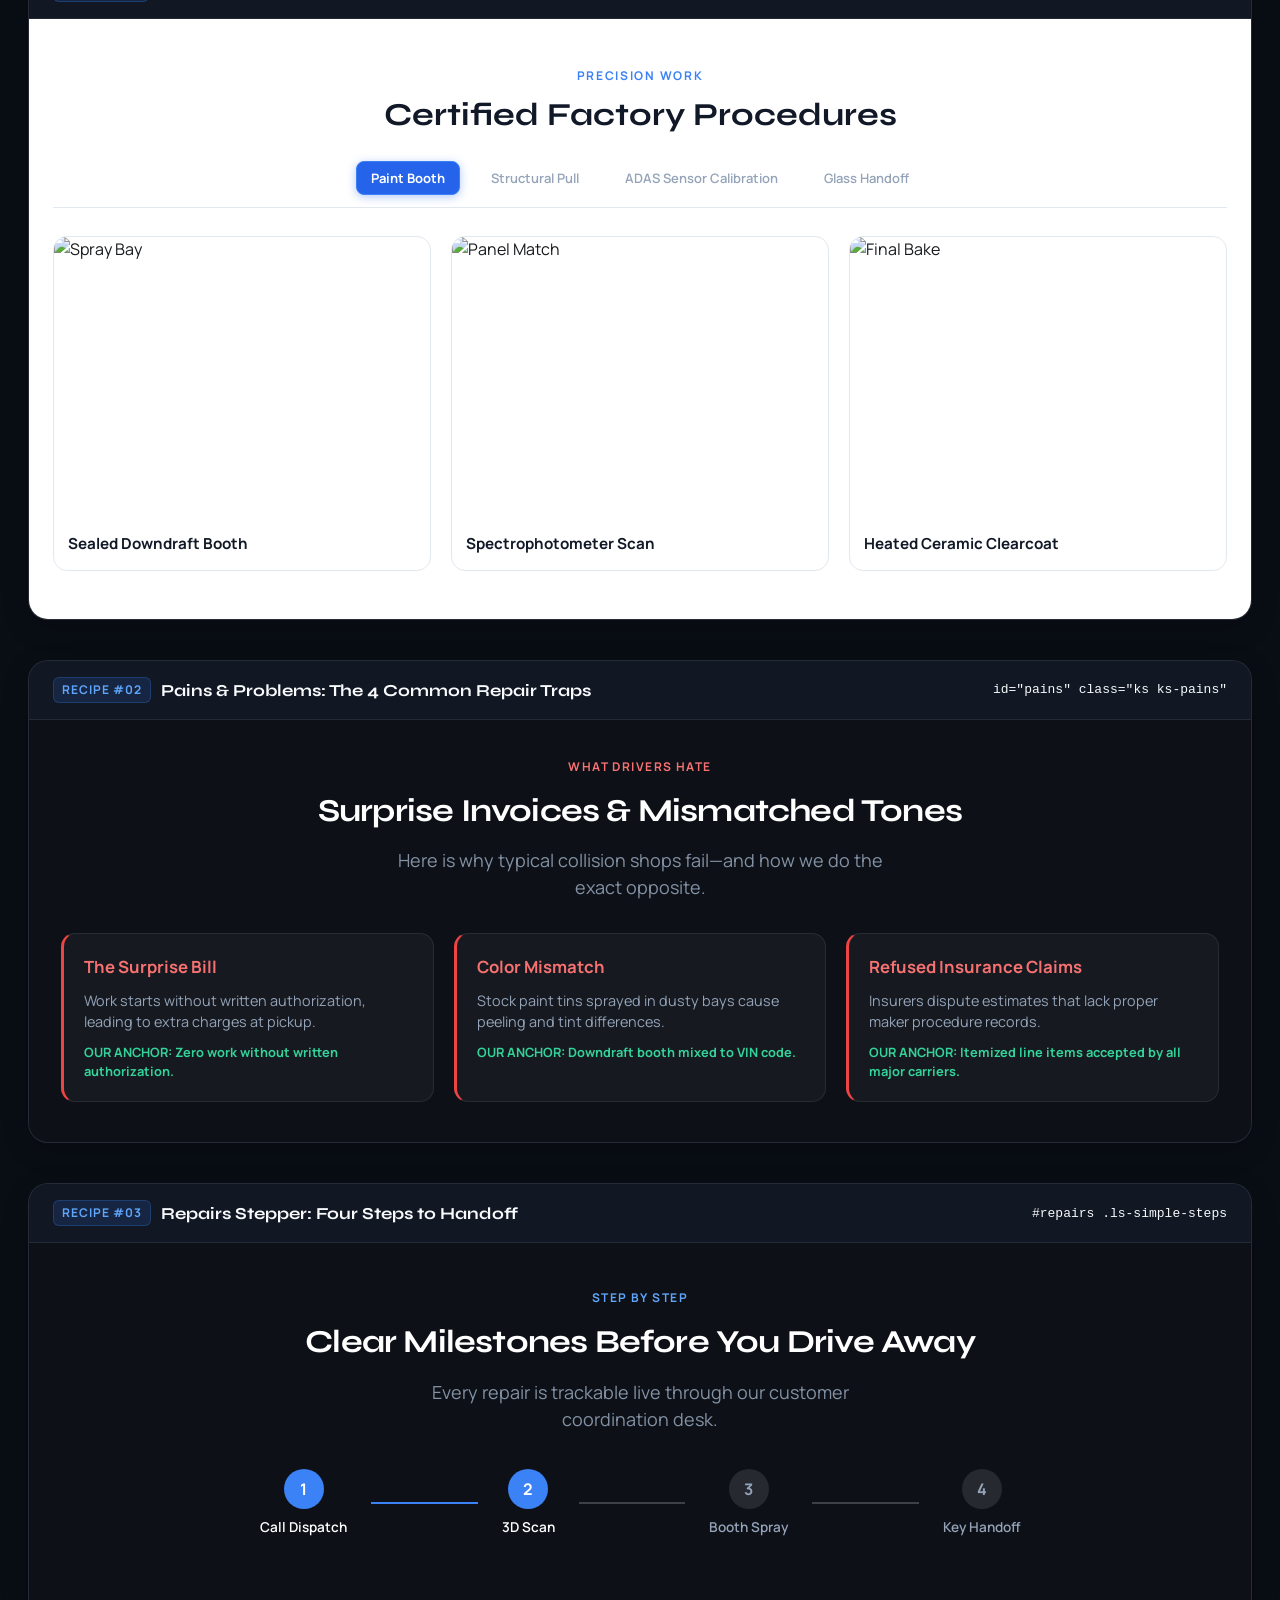
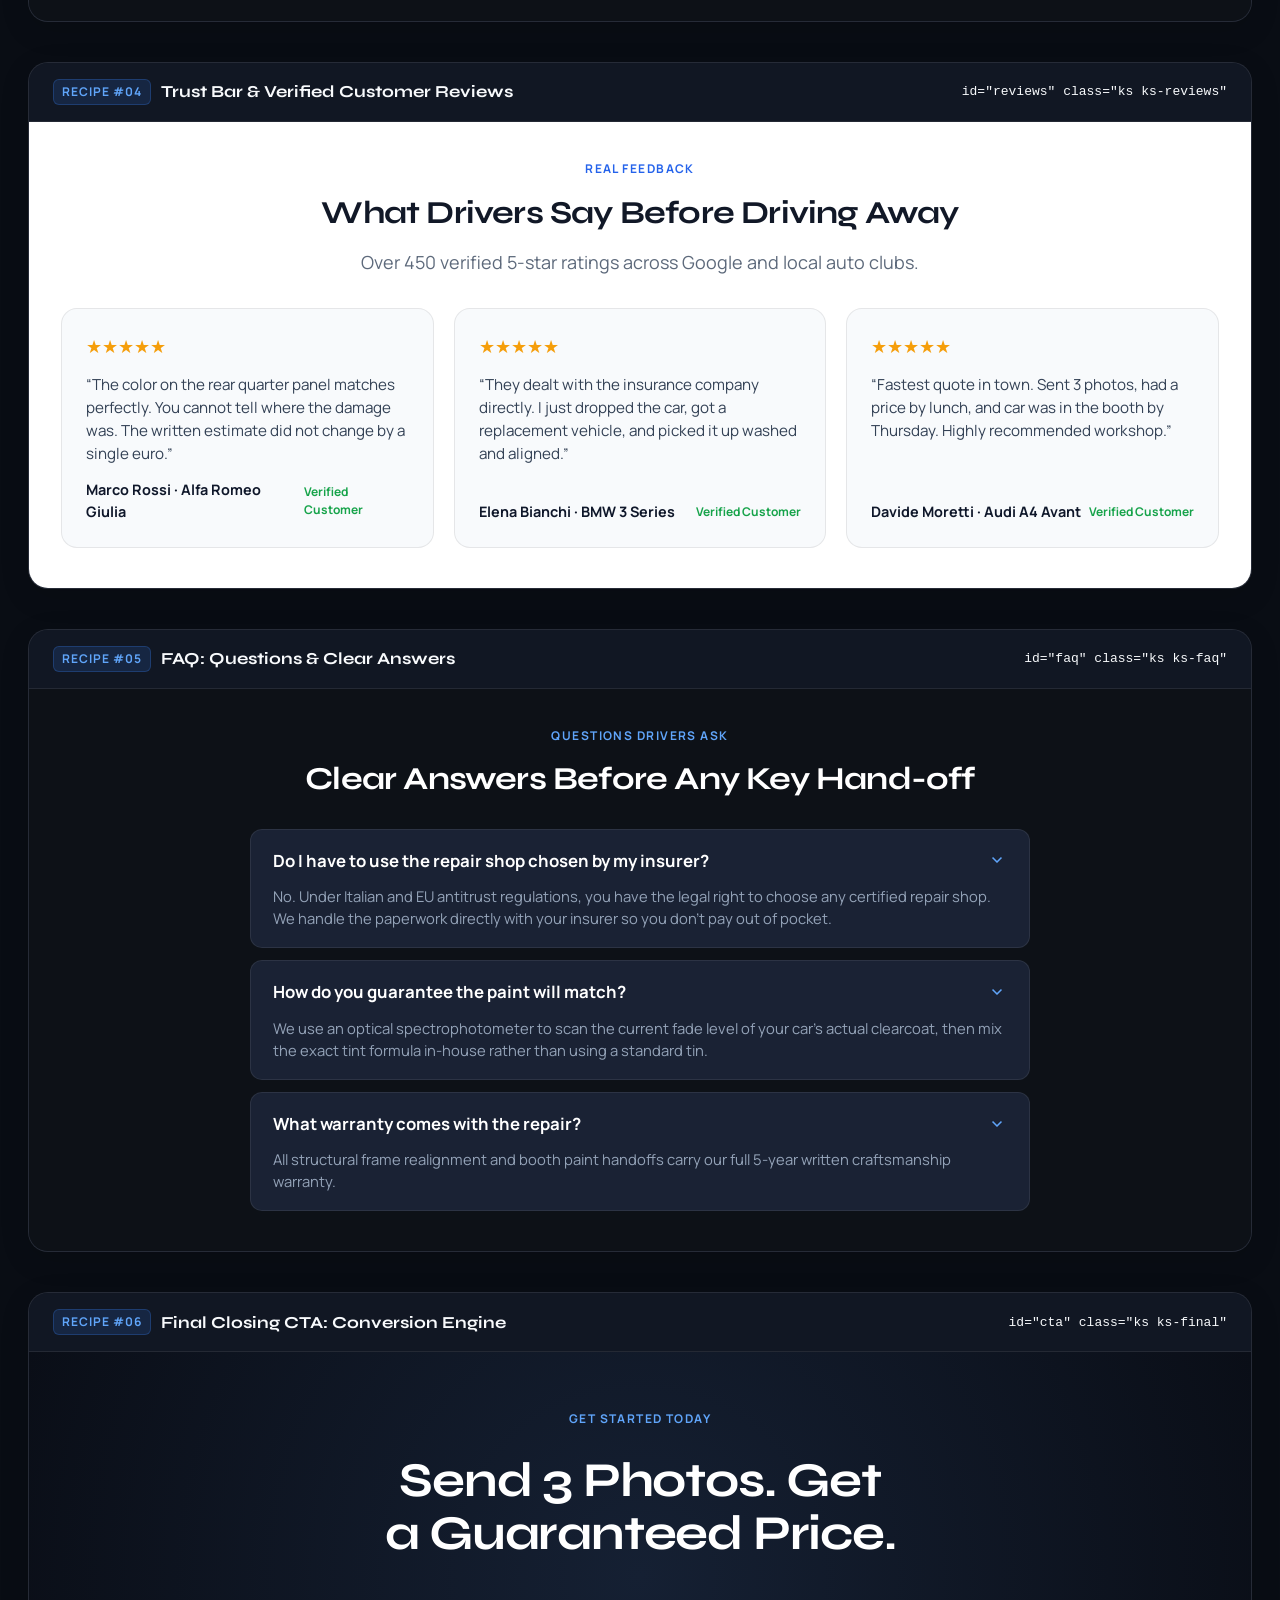
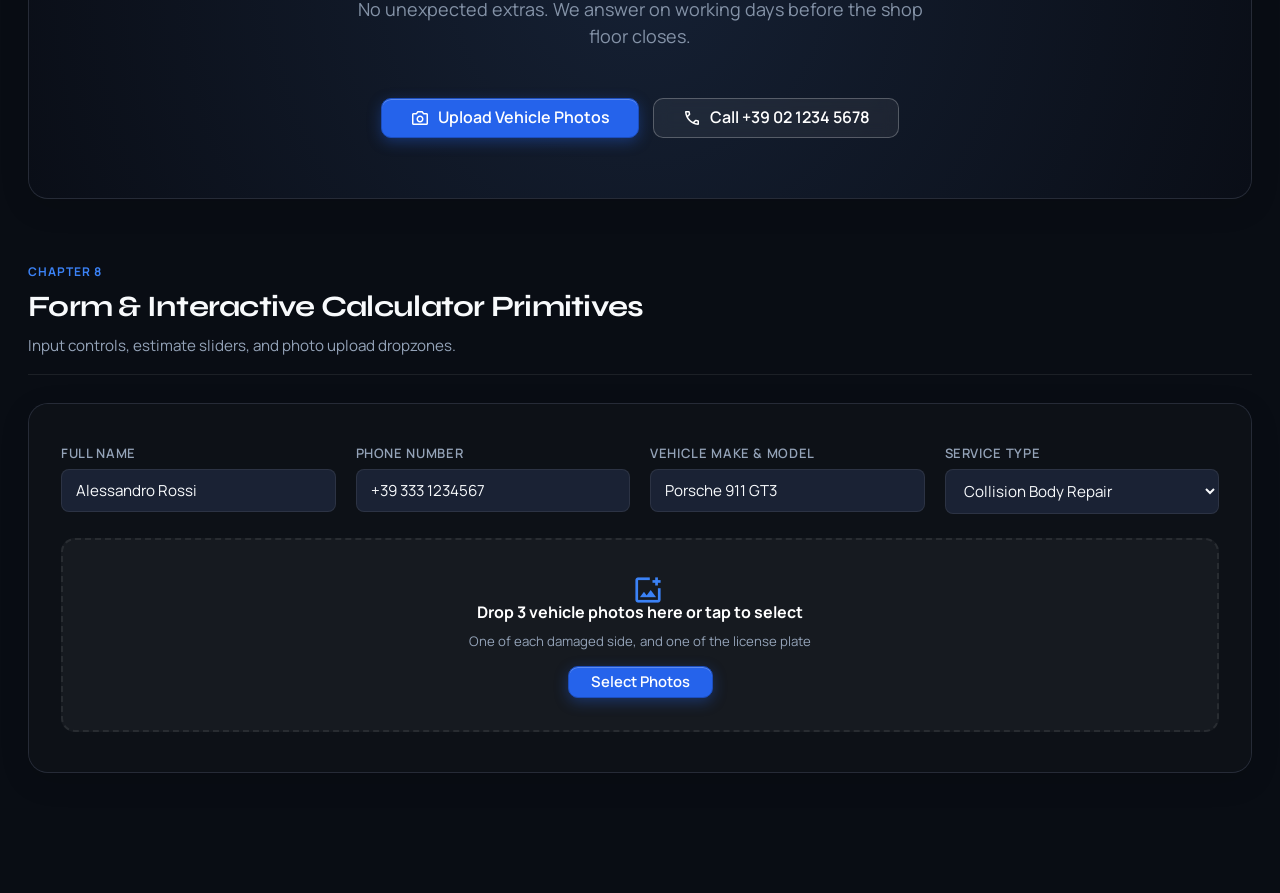
==== commit 3c811506: "feat(kit): add solid brand service cards with animated arrow, all 6 hero layouts, and Our Story mile" ====
--- a/kit.html
+++ b/kit.html
@@ -660,6 +660,81 @@
       border-color: var(--active-500, #0472f1);
       box-shadow: 0 0 0 3px color-mix(in oklab, var(--active-500) 20%, transparent);
     }
+
+    /* Vibrant Service Card Styles (Image 1 Theme Reference) */
+    .kit-svc-brand-grid {
+      display: grid;
+      grid-template-columns: repeat(2, minmax(0, 1fr));
+      gap: 20px;
+    }
+    @media (max-width: 768px) {
+      .kit-svc-brand-grid {
+        grid-template-columns: 1fr;
+      }
+    }
+    .kit-svc-brand-card {
+      background: var(--active-500, #007aff);
+      border-radius: var(--card-radius, 16px);
+      padding: clamp(1.5rem, 2.5vw, 2.2rem);
+      color: #ffffff;
+      display: flex;
+      flex-direction: column;
+      gap: 0.85rem;
+      text-decoration: none;
+      box-shadow: 0 4px 14px rgba(0, 122, 255, 0.25);
+      transition: transform .25s cubic-bezier(0.16, 1, 0.3, 1), box-shadow .25s ease, background-color .2s ease;
+      position: relative;
+      overflow: hidden;
+    }
+    .kit-svc-brand-card:hover {
+      transform: translateY(-4px);
+      box-shadow: 0 16px 32px -8px rgba(0, 122, 255, 0.4);
+    }
+    .kit-svc-brand-card .svc-ic {
+      width: 40px;
+      height: 40px;
+      color: #ffffff;
+      margin-bottom: 0.25rem;
+      transition: transform .25s ease;
+    }
+    .kit-svc-brand-card:hover .svc-ic {
+      transform: scale(1.08);
+    }
+    .kit-svc-brand-card h3 {
+      margin: 0;
+      font-family: var(--headline-font, 'Syne', sans-serif);
+      font-size: 1.25rem;
+      font-weight: 700;
+      color: #ffffff;
+      letter-spacing: -0.015em;
+    }
+    .kit-svc-brand-card p {
+      margin: 0;
+      font-family: var(--body-font, 'Manrope', sans-serif);
+      font-size: 0.95rem;
+      line-height: 1.55;
+      color: rgba(255, 255, 255, 0.88);
+      flex: 1;
+    }
+    .kit-svc-brand-card .svc-more {
+      display: inline-flex;
+      align-items: center;
+      gap: 8px;
+      font-weight: 700;
+      font-size: 0.95rem;
+      color: #ffffff;
+      margin-top: 0.5rem;
+      text-decoration: none;
+    }
+    .kit-svc-brand-card .svc-arrow {
+      width: 1.2em;
+      height: 1.2em;
+      display: inline-block;
+      transition: transform .25s cubic-bezier(0.16, 1, 0.3, 1);
+    }
+    .kit-svc-brand-card:hover .svc-arrow {
+      transform: translateX(6px);
+    }
   </style>
 </head>
 <body class="kit-standalone-page">
@@ -678,9 +753,11 @@
       <a href="#sec-tokens" class="kit-nav-pill active">1. Color Ramp</a>
       <a href="#sec-buttons" class="kit-nav-pill">2. Premium Buttons</a>
       <a href="#sec-typography" class="kit-nav-pill">3. Typography</a>
-      <a href="#sec-cards" class="kit-nav-pill">4. Card Primitives</a>
-      <a href="#sec-recipes" class="kit-nav-pill">5. Section Recipes</a>
-      <a href="#sec-forms" class="kit-nav-pill">6. Form Controls</a>
+      <a href="#sec-cards" class="kit-nav-pill">4. Card Primitives &amp; Services</a>
+      <a href="#sec-heroes" class="kit-nav-pill">5. Homepage Hero Layouts</a>
+      <a href="#sec-about" class="kit-nav-pill">6. Our Story Timeline</a>
+      <a href="#sec-recipes" class="kit-nav-pill">7. Section Recipes</a>
+      <a href="#sec-forms" class="kit-nav-pill">8. Form Controls</a>
     </nav>
 
     <!-- Top Controls -->
@@ -962,8 +1039,111 @@
         </ul>
       </div>
 
-      <!-- B. SERVICE CARDS (.svc-card in .svc-grid) -->
-      <h3 style="margin: 36px 0 14px; font-size: 1.15rem; color: var(--kit-text);">B. Standard Service Cards (.svc-card / .svc-grid)</h3>
+      <!-- B. VIBRANT SOLID BRAND FILL CARDS (THEME ACCORD IMAGE 1) -->
+      <h3 style="margin: 36px 0 14px; font-size: 1.15rem; color: var(--kit-text);">B. Solid Brand Fill Cards (.svc[data-card="fill"]) with Animated "Learn More →"</h3>
+      <div style="background: var(--kit-card-bg); padding: clamp(24px, 3vw, 40px); border-radius: 20px; border: 1px solid var(--kit-border);">
+        <div class="svc-head" style="text-align: left; align-items: flex-start; margin-bottom: 32px;">
+          <div class="title-wrap" style="align-items: flex-start; text-align: left;">
+            <span class="svc-label label overline" style="color: var(--active-500, #007aff); font-weight: 700;">Collision Services</span>
+            <h2 style="font-family: var(--headline-font, 'Syne', sans-serif); font-size: clamp(1.8rem, 3vw, 2.8rem); font-weight: 700; color: var(--kit-text); margin: 6px 0; letter-spacing: -0.02em;">Everything your car needs after an accident.</h2>
+          </div>
+          <p class="subtext" style="color: var(--kit-muted); font-size: 1.1rem; line-height: 1.5; margin: 0;">From the first call to the final polish, one workshop takes care of it all.</p>
+        </div>
+
+        <div class="kit-svc-brand-grid">
+          <!-- Card 1: Collision Repair -->
+          <a class="kit-svc-brand-card" href="#services">
+            <svg aria-hidden="true" class="svc-ic" fill="none" stroke="currentColor" stroke-linecap="round" stroke-linejoin="round" stroke-width="2" viewBox="0 0 24 24">
+              <path d="M8 17a2 2 0 1 0 4 0a2 2 0 1 0 -4 0"></path>
+              <path d="M7 6l4 5h1a2 2 0 0 1 2 2v4h-2m-4 0h-5m0 -6h8m-6 0v-5m2 0h-4"></path>
+              <path d="M14 8v-2"></path>
+              <path d="M19 12h2"></path>
+              <path d="M17.5 15.5l1.5 1.5"></path>
+              <path d="M17.5 8.5l1.5 -1.5"></path>
+            </svg>
+            <h3>Collision repair</h3>
+            <p>Frame and body restored to factory specs after any accident.</p>
+            <span class="svc-more">
+              <span>Learn more</span>
+              <svg aria-hidden="true" class="svc-arrow" fill="none" stroke="currentColor" stroke-linecap="round" stroke-linejoin="round" stroke-width="2" viewBox="0 0 24 24">
+                <path d="M5 12l14 0"></path>
+                <path d="M13 18l6 -6"></path>
+                <path d="M13 6l6 6"></path>
+              </svg>
+            </span>
+          </a>
+
+          <!-- Card 2: Paint & Refinishing -->
+          <a class="kit-svc-brand-card" href="#services">
+            <svg aria-hidden="true" class="svc-ic" fill="none" stroke="currentColor" stroke-linecap="round" stroke-linejoin="round" stroke-width="2" viewBox="0 0 24 24">
+              <path d="M4 12a2 2 0 0 1 2 -2h4a2 2 0 0 1 2 2v7a2 2 0 0 1 -2 2h-4a2 2 0 0 1 -2 -2l0 -7"></path>
+              <path d="M6 10v-4a1 1 0 0 1 1 -1h2a1 1 0 0 1 1 1v4"></path>
+              <path d="M15 7h.01"></path>
+              <path d="M18 9h.01"></path>
+              <path d="M18 5h.01"></path>
+              <path d="M21 3h.01"></path>
+              <path d="M21 7h.01"></path>
+              <path d="M21 11h.01"></path>
+              <path d="M10 7h1"></path>
+            </svg>
+            <h3>Paint &amp; refinishing</h3>
+            <p>Computer colour matching and a showroom finish.</p>
+            <span class="svc-more">
+              <span>Learn more</span>
+              <svg aria-hidden="true" class="svc-arrow" fill="none" stroke="currentColor" stroke-linecap="round" stroke-linejoin="round" stroke-width="2" viewBox="0 0 24 24">
+                <path d="M5 12l14 0"></path>
+                <path d="M13 18l6 -6"></path>
+                <path d="M13 6l6 6"></path>
+              </svg>
+            </span>
+          </a>
+
+          <!-- Card 3: Frame & Suspension -->
+          <a class="kit-svc-brand-card" href="#services">
+            <svg aria-hidden="true" class="svc-ic" fill="none" stroke="currentColor" stroke-linecap="round" stroke-linejoin="round" stroke-width="2" viewBox="0 0 24 24">
+              <path d="M12 22a3 3 0 1 1 0 -6a3 3 0 0 1 0 6"></path>
+              <path d="M12 16v-12"></path>
+              <path d="M13 2h-2v2h2v-2"></path>
+              <path d="M9 11l6 -1"></path>
+              <path d="M9 14l6 -1"></path>
+              <path d="M9 8l6 -1"></path>
+            </svg>
+            <h3>Frame &amp; suspension</h3>
+            <p>Alignment checks after impacts and potholes.</p>
+            <span class="svc-more">
+              <span>Learn more</span>
+              <svg aria-hidden="true" class="svc-arrow" fill="none" stroke="currentColor" stroke-linecap="round" stroke-linejoin="round" stroke-width="2" viewBox="0 0 24 24">
+                <path d="M5 12l14 0"></path>
+                <path d="M13 18l6 -6"></path>
+                <path d="M13 6l6 6"></path>
+              </svg>
+            </span>
+          </a>
+
+          <!-- Card 4: Courtesy Car -->
+          <a class="kit-svc-brand-card" href="#services">
+            <svg aria-hidden="true" class="svc-ic" fill="none" stroke="currentColor" stroke-linecap="round" stroke-linejoin="round" stroke-width="2" viewBox="0 0 24 24">
+              <path d="M5 20a2 2 0 1 0 4 0a2 2 0 0 0 -4 0"></path>
+              <path d="M15 20a2 2 0 1 0 4 0a2 2 0 0 0 -4 0"></path>
+              <path d="M5 20h-2v-6l2 -5h9l4 5h1a2 2 0 0 1 2 2v4h-2m-4 0h-6m-6 -6h15m-6 0v-5"></path>
+              <path d="M3 6l9 -4l9 4"></path>
+            </svg>
+            <h3>Courtesy car</h3>
+            <p>Keep moving while we repair your vehicle.</p>
+            <span class="svc-more">
+              <span>Learn more</span>
+              <svg aria-hidden="true" class="svc-arrow" fill="none" stroke="currentColor" stroke-linecap="round" stroke-linejoin="round" stroke-width="2" viewBox="0 0 24 24">
+                <path d="M5 12l14 0"></path>
+                <path d="M13 18l6 -6"></path>
+                <path d="M13 6l6 6"></path>
+              </svg>
+            </span>
+          </a>
+        </div>
+      </div>
+
+      <!-- C. SURFACE WASH & ICON BADGE CARDS -->
+      <h3 style="margin: 36px 0 14px; font-size: 1.15rem; color: var(--kit-text);">C. Surface Wash Cards with Icon Wrapper (.svc-icwrap)</h3>
       <div class="svc" data-card="fill" data-corner="rounded">
         <ul class="svc-grid" role="list">
           <li class="svc-card">
@@ -975,7 +1155,7 @@
               <p style="margin: 0; font-size: 0.95rem; color: #475569; line-height: 1.5;">Frame and body restored to factory specs after any collision.</p>
               <span class="svc-more" style="display: inline-flex; align-items: center; gap: 6px; font-weight: 700; font-size: 0.9rem; color: var(--active-600, #0472f1); margin-top: auto;">
                 <span>Explore process</span>
-                <span class="material-symbols-outlined" style="font-size: 18px;">arrow_forward</span>
+                <span class="material-symbols-outlined svc-arrow" style="font-size: 18px;">arrow_forward</span>
               </span>
             </a>
           </li>
@@ -988,7 +1168,7 @@
               <p style="margin: 0; font-size: 0.95rem; color: #475569; line-height: 1.5;">We handle the paperwork and itemized quotes directly with your insurer.</p>
               <span class="svc-more" style="display: inline-flex; align-items: center; gap: 6px; font-weight: 700; font-size: 0.9rem; color: var(--active-600, #0472f1); margin-top: auto;">
                 <span>Insurance claims</span>
-                <span class="material-symbols-outlined" style="font-size: 18px;">arrow_forward</span>
+                <span class="material-symbols-outlined svc-arrow" style="font-size: 18px;">arrow_forward</span>
               </span>
             </a>
           </li>
@@ -1001,7 +1181,7 @@
               <p style="margin: 0; font-size: 0.95rem; color: #475569; line-height: 1.5;">Alignment checks and chassis balancing after pothole or curb strikes.</p>
               <span class="svc-more" style="display: inline-flex; align-items: center; gap: 6px; font-weight: 700; font-size: 0.9rem; color: var(--active-600, #0472f1); margin-top: auto;">
                 <span>View telemetry</span>
-                <span class="material-symbols-outlined" style="font-size: 18px;">arrow_forward</span>
+                <span class="material-symbols-outlined svc-arrow" style="font-size: 18px;">arrow_forward</span>
               </span>
             </a>
           </li>
@@ -1010,12 +1190,351 @@
     </section>
 
     <!-- =========================================================
-         5. SECTION RECIPES SHOWROOM (EVERY SECTION IN THE THEME)
+         5. ALL HOMEPAGE HERO SECTION LAYOUT OPTIONS (6 TOTAL)
+         ========================================================= -->
+    <section id="sec-heroes">
+      <div class="kit-sec-head">
+        <div>
+          <span class="kit-chapter-tag">Chapter 5</span>
+          <h2>Homepage Hero Section Layout Options</h2>
+          <p>The complete 6 hero architectural layouts supported in the builder. Switch anytime via Inspector.</p>
+        </div>
+      </div>
+
+      <div style="display: flex; flex-direction: column; gap: 40px;">
+
+        <!-- HERO OPTION 1: SOFT GRADIENT CENTERED -->
+        <div class="kit-recipe-box">
+          <div class="kit-recipe-header">
+            <div class="kit-recipe-id">
+              <span class="kit-recipe-badge">Hero Layout 1</span>
+              <h4 class="kit-recipe-title">Soft Center Gradient (data-hmhero="0")</h4>
+            </div>
+            <div class="kit-recipe-actions">
+              <code>class="hero hero-gradient" data-panel="off"</code>
+            </div>
+          </div>
+          <div class="kit-recipe-viewport gradient-viewport" style="text-align: center; padding: 70px 24px;">
+            <div class="header-group" style="max-width: 720px; margin: 0 auto;">
+              <span class="svc-label label overline" style="color: var(--active-400, #38bdf8); font-weight: 700;">Step Into The Green</span>
+              <h2 style="font-family: var(--headline-font, 'Syne', sans-serif); font-size: clamp(2.2rem, 4vw, 3.2rem); margin: 8px 0; color: #ffffff; letter-spacing: -0.02em;">Experience the Future of Mobility</h2>
+              <p class="subtext" style="color: rgba(255,255,255,0.85); font-size: 1.15rem; line-height: 1.55; margin-top: 12px;">
+                Advanced technology meets stunning design. Premium automotive experience awaits you in Milan.
+              </p>
+              <div style="display: flex; gap: 14px; justify-content: center; align-items: center; margin-top: 28px; flex-wrap: wrap;">
+                <button class="btn ks-btn">Book a Test Drive</button>
+                <button class="btn ks-btn-outline" style="color: #ffffff !important; border-color: rgba(255,255,255,0.3);">Learn More</button>
+              </div>
+            </div>
+          </div>
+        </div>
+
+        <!-- HERO OPTION 2: FULL-BLEED VIDEO WITH BUSINESS PANEL -->
+        <div class="kit-recipe-box">
+          <div class="kit-recipe-header">
+            <div class="kit-recipe-id">
+              <span class="kit-recipe-badge">Hero Layout 2</span>
+              <h4 class="kit-recipe-title">Full-Bleed Media + Floating Business Panel (data-hmhero="1")</h4>
+            </div>
+            <div class="kit-recipe-actions">
+              <code>class="hero hero-fullbleed" data-panel="right"</code>
+            </div>
+          </div>
+          <div class="kit-recipe-viewport dark-viewport" style="background: url(./media/hero/highway-suv.jpg) center/cover no-repeat; min-height: 420px; display: flex; align-items: flex-end; justify-content: space-between; flex-wrap: wrap; gap: 24px; position: relative; padding: 50px 36px;">
+            <div style="position: absolute; inset: 0; background: linear-gradient(180deg, rgba(0,0,0,0.3) 0%, rgba(0,0,0,0.88) 100%); pointer-events: none;"></div>
+            
+            <div class="header-group" style="position: relative; z-index: 2; max-width: 540px;">
+              <span class="svc-label label overline" style="color: var(--active-400, #38bdf8); font-weight: 700;">Unlock Performance</span>
+              <h2 style="font-family: var(--headline-font, 'Syne', sans-serif); font-size: clamp(2rem, 3.5vw, 2.7rem); color: #ffffff; margin: 8px 0; letter-spacing: -0.02em;">Unlock Next Level Performance</h2>
+              <p class="subtext" style="color: rgba(255,255,255,0.85); font-size: 1.05rem; margin-top: 8px; line-height: 1.5;">Experience the power of cutting-edge technology and engineering excellence.</p>
+              <div style="display: flex; gap: 12px; margin-top: 22px; flex-wrap: wrap;">
+                <button class="btn ks-btn">Explore Now →</button>
+                <button class="btn ks-btn-outline" style="color: #ffffff !important; border-color: rgba(255,255,255,0.3);">Learn More</button>
+              </div>
+            </div>
+
+            <!-- Floating Biz Panel -->
+            <div style="position: relative; z-index: 2; background: rgba(18, 24, 38, 0.9); backdrop-filter: blur(16px); border: 1px solid rgba(255,255,255,0.15); border-radius: 18px; padding: 24px; width: 320px; display: flex; flex-direction: column; gap: 12px;">
+              <span style="font-size: 0.75rem; font-weight: 800; text-transform: uppercase; letter-spacing: 0.1em; color: var(--active-400);">Operating Hours</span>
+              <div style="font-size: 1rem; font-weight: 700; color: #ffffff;">Mon - Fri: 08:00 - 18:30</div>
+              <div style="font-size: 0.875rem; color: #94a3b8;">Via Nazionale 42, Milan · Booth #1</div>
+              <a href="tel:+390212345678" style="color: var(--active-400); font-weight: 700; text-decoration: none; font-size: 0.95rem; display: flex; align-items: center; gap: 8px; margin-top: 4px;">
+                <span class="material-symbols-outlined" style="font-size: 18px;">phone</span>
+                <span>+39 02 1234 5678</span>
+              </a>
+            </div>
+            
+            <div style="position: absolute; right: 0; top: 50%; transform: translateY(-50%); width: 6px; height: 120px; background: var(--active-500); border-radius: 3px 0 0 3px;"></div>
+          </div>
+        </div>
+
+        <!-- HERO OPTION 3: CENTERED PHOTO / FRAMED -->
+        <div class="kit-recipe-box">
+          <div class="kit-recipe-header">
+            <div class="kit-recipe-id">
+              <span class="kit-recipe-badge">Hero Layout 3</span>
+              <h4 class="kit-recipe-title">Centered Framed Media Card (data-hmhero="2")</h4>
+            </div>
+            <div class="kit-recipe-actions">
+              <code>class="hero hero-centered" data-panel="left"</code>
+            </div>
+          </div>
+          <div class="kit-recipe-viewport dark-viewport" style="padding: 36px 24px;">
+            <div style="position: relative; min-height: 400px; border-radius: 20px; overflow: hidden; background: url(./media/showcase/workshop-bay.jpg) center/cover no-repeat; display: flex; align-items: flex-end; padding: 40px 32px; border: 2px solid rgba(255,255,255,0.12);">
+              <div style="position: absolute; inset: 0; background: linear-gradient(0deg, rgba(0,0,0,0.85) 0%, rgba(0,0,0,0.2) 100%);"></div>
+              <div class="header-group" style="position: relative; z-index: 2; max-width: 600px;">
+                <span class="svc-label label overline" style="color: var(--active-400); font-weight: 700;">Next-Gen Automotive</span>
+                <h2 style="font-family: var(--headline-font, 'Syne', sans-serif); font-size: 2.4rem; color: #ffffff; margin: 6px 0;">Build a Life in Performance</h2>
+                <p class="subtext" style="color: rgba(255,255,255,0.85); font-size: 1.05rem; line-height: 1.5;">Streamline your experience and boost confidence with intuitive solutions. Speed, safety, and simplicity—all in one vehicle.</p>
+                <div style="display: flex; gap: 12px; margin-top: 20px;">
+                  <button class="btn ks-btn">Get Started</button>
+                  <button class="btn ks-btn-outline" style="color: #ffffff !important; border-color: rgba(255,255,255,0.3);">Learn More</button>
+                </div>
+              </div>
+            </div>
+          </div>
+        </div>
+
+        <!-- HERO OPTION 4: SIDE MENU / FRAMED SIDEBAR -->
+        <div class="kit-recipe-box">
+          <div class="kit-recipe-header">
+            <div class="kit-recipe-id">
+              <span class="kit-recipe-badge">Hero Layout 4</span>
+              <h4 class="kit-recipe-title">Framed Sidebar Navigation Menu (data-hmhero="3")</h4>
+            </div>
+            <div class="kit-recipe-actions">
+              <code>class="hero hero-framed" data-panel="bottom"</code>
+            </div>
+          </div>
+          <div class="kit-recipe-viewport dark-viewport" style="padding: 44px 32px; display: grid; grid-template-columns: minmax(180px, 240px) 1fr; gap: 40px; align-items: center;">
+            <!-- Left Sidebar Navigation -->
+            <div style="background: rgba(255,255,255,0.04); border: 1px solid rgba(255,255,255,0.1); border-radius: 16px; padding: 20px; display: flex; flex-direction: column; gap: 14px;">
+              <div>
+                <span style="font-size: 0.75rem; font-weight: 800; text-transform: uppercase; color: var(--active-400); letter-spacing: 0.08em;">Navigation</span>
+                <h4 style="margin: 4px 0 0; font-size: 1.15rem; color: #fff;">Workshop Index</h4>
+              </div>
+              <nav style="display: flex; flex-direction: column; gap: 4px;">
+                <a href="#" style="padding: 8px 12px; border-radius: 8px; background: rgba(255,255,255,0.08); color: #fff; text-decoration: none; font-size: 0.9rem; font-weight: 600;">01. Collision Bay</a>
+                <a href="#" style="padding: 8px 12px; border-radius: 8px; color: #94a3b8; text-decoration: none; font-size: 0.9rem; font-weight: 500;">02. Paint Oven</a>
+                <a href="#" style="padding: 8px 12px; border-radius: 8px; color: #94a3b8; text-decoration: none; font-size: 0.9rem; font-weight: 500;">03. Frame Jig</a>
+                <a href="#" style="padding: 8px 12px; border-radius: 8px; color: #94a3b8; text-decoration: none; font-size: 0.9rem; font-weight: 500;">04. Loaner Fleet</a>
+              </nav>
+            </div>
+
+            <!-- Right Content Column -->
+            <div class="header-group" style="max-width: 580px;">
+              <span class="svc-label label overline" style="color: var(--active-400); font-weight: 700;">Right Column</span>
+              <h2 style="font-family: var(--headline-font, 'Syne', sans-serif); font-size: 2.3rem; color: #ffffff; margin: 8px 0;">Build a Life in Performance</h2>
+              <p class="subtext" style="color: rgba(255,255,255,0.85); font-size: 1.05rem; line-height: 1.55;">Supporting content for the right side column. Distinct dual-column architecture for modern automotive portals.</p>
+              <div style="display: flex; gap: 12px; margin-top: 22px;">
+                <button class="btn ks-btn">Action Button</button>
+                <button class="btn ks-btn-outline" style="color: #ffffff !important; border-color: rgba(255,255,255,0.3);">Learn More</button>
+              </div>
+            </div>
+          </div>
+        </div>
+
+        <!-- HERO OPTION 5: BOLD LINE / MINIMALIST -->
+        <div class="kit-recipe-box">
+          <div class="kit-recipe-header">
+            <div class="kit-recipe-id">
+              <span class="kit-recipe-badge">Hero Layout 5</span>
+              <h4 class="kit-recipe-title">Bold Minimal / 96px+ Typography (data-hmhero="4")</h4>
+            </div>
+            <div class="kit-recipe-actions">
+              <code>class="hero hero-aerial" data-panel="off"</code>
+            </div>
+          </div>
+          <div class="kit-recipe-viewport dark-viewport" style="background: #090e17; padding: 60px 36px; text-align: left;">
+            <div class="header-group" style="max-width: 800px;">
+              <span class="svc-label label overline" style="color: var(--active-400); font-weight: 700; font-size: 0.95rem;">Innovation</span>
+              <h2 style="font-family: var(--headline-font, 'Syne', sans-serif); font-size: clamp(3.5rem, 8vw, 6.5rem); line-height: 0.95; font-weight: 800; color: #ffffff; margin: 12px 0 16px; letter-spacing: -0.04em;">Beast Mode</h2>
+              <p class="subtext" style="color: #94a3b8; font-size: 1.25rem; line-height: 1.5; max-width: 580px;">Self-driving freight is here. The future of logistics starts now.</p>
+              <div style="display: flex; gap: 14px; margin-top: 28px;">
+                <button class="btn ks-btn-outline" style="color: #ffffff !important; border-color: #ffffff; padding: 12px 28px;">Enter Now</button>
+                <button class="btn ks-btn-outline" style="color: rgba(255,255,255,0.7) !important; border-color: rgba(255,255,255,0.2); padding: 12px 28px;">Learn More</button>
+              </div>
+            </div>
+          </div>
+        </div>
+
+        <!-- HERO OPTION 6: PHOTO BESIDE WORDS / BUSINESS INFO -->
+        <div class="kit-recipe-box">
+          <div class="kit-recipe-header">
+            <div class="kit-recipe-id">
+              <span class="kit-recipe-badge">Hero Layout 6</span>
+              <h4 class="kit-recipe-title">Business Info / Split Photo Stage (data-hmhero="5")</h4>
+            </div>
+            <div class="kit-recipe-actions">
+              <code>class="hero hero-business" data-panel="bottom"</code>
+            </div>
+          </div>
+          <div class="kit-recipe-viewport dark-viewport" style="padding: 44px 32px; display: grid; grid-template-columns: 1fr 1fr; gap: 40px; align-items: center;">
+            <!-- Left Media Stage with Interactive Slide Dots -->
+            <div style="position: relative; border-radius: 18px; overflow: hidden; aspect-ratio: 16/10; box-shadow: 0 12px 32px rgba(0,0,0,0.4); border: 1px solid rgba(255,255,255,0.1);">
+              <img src="./media/showcase/mountain-road.jpg" alt="Business Hero Stage" style="width: 100%; height: 100%; object-fit: cover; display: block;" />
+              <div style="position: absolute; bottom: 14px; left: 50%; transform: translateX(-50%); display: flex; gap: 8px;">
+                <span style="width: 24px; height: 6px; border-radius: 3px; background: #ffffff;"></span>
+                <span style="width: 6px; height: 6px; border-radius: 3px; background: rgba(255,255,255,0.4);"></span>
+                <span style="width: 6px; height: 6px; border-radius: 3px; background: rgba(255,255,255,0.4);"></span>
+              </div>
+            </div>
+
+            <!-- Right Business Content -->
+            <div class="header-group">
+              <span class="svc-label label overline" style="color: var(--active-400); font-weight: 700;">Body Shop in Milan</span>
+              <h2 style="font-family: var(--headline-font, 'Syne', sans-serif); font-size: 2.3rem; color: #ffffff; margin: 8px 0; letter-spacing: -0.02em;">Your car in safe hands.</h2>
+              <p class="subtext" style="color: rgba(255,255,255,0.85); font-size: 1.1rem; line-height: 1.5;">Repairs, paint and insurance claims. Certified technician team with full manufacturer calibration rigs.</p>
+              <div style="margin-top: 22px;">
+                <button class="btn ks-btn">Call Workshop Floor</button>
+              </div>
+            </div>
+          </div>
+        </div>
+
+      </div>
+    </section>
+
+    <!-- =========================================================
+         6. OUR STORY MILESTONE TIMELINE (THEME ACCORD IMAGE 2)
+         ========================================================= -->
+    <section id="sec-about">
+      <div class="kit-sec-head">
+        <div>
+          <span class="kit-chapter-tag">Chapter 6</span>
+          <h2>Our Story: Interactive Milestone Timeline</h2>
+          <p>The exact vertical milestone timeline from the theme (#about.ks-about-timeline). Alternating media cards with central axis and milestone nodes.</p>
+        </div>
+      </div>
+
+      <div class="kit-recipe-box">
+        <div class="kit-recipe-viewport dark-viewport" style="background: #000000; padding: 70px 24px;">
+          <!-- Alternating Timeline Container -->
+          <div class="timeline-container" data-container="boxed">
+            <div class="timeline-header" style="text-align: center; margin-bottom: 70px;">
+              <h2 class="timeline-headline" style="font-family: var(--headline-font, 'Google Sans', sans-serif); font-size: clamp(2.4rem, 4vw, 3.4rem); color: #ffffff; font-weight: 400; margin: 0; letter-spacing: -0.02em;">Our story</h2>
+            </div>
+
+            <div class="timeline-track" style="position: relative; max-width: 980px; margin: 0 auto;">
+              <!-- Central Axis -->
+              <div class="timeline-axis" aria-hidden="true" style="position: absolute; top: 0; bottom: 0; left: 50%; width: 1px; background: #262626; transform: translateX(-50%);"></div>
+
+              <!-- Row 1: 2021 (Left Media, Right Content) -->
+              <div class="timeline-row row-left-media" style="display: grid; grid-template-columns: 1fr 40px 1fr; align-items: center; margin-bottom: 80px;">
+                <div class="timeline-media" style="grid-column: 1; justify-self: end; padding-right: 40px; width: 100%; max-width: 380px;">
+                  <div class="timeline-img-wrap" style="width: 100%; aspect-ratio: 4/3; border-radius: 14px; overflow: hidden; border: 1px solid rgba(255,255,255,0.12); box-shadow: 0 8px 24px rgba(0,0,0,0.5);">
+                    <img src="./media/showcase/bodywork-door-repair.jpg" alt="2021 First Prototype" style="width: 100%; height: 100%; object-fit: cover; display: block;" />
+                  </div>
+                </div>
+                <div class="timeline-node" aria-hidden="true" style="grid-column: 2; justify-self: center; width: 9px; height: 9px; border-radius: 50%; background: #52525b; z-index: 2;"></div>
+                <div class="timeline-content" style="grid-column: 3; justify-self: start; padding-left: 40px; max-width: 380px;">
+                  <h3 class="timeline-year" style="font-family: var(--headline-font, 'Google Sans', sans-serif); font-size: 20px; font-weight: 500; color: #ffffff; margin: 0 0 10px;">2021</h3>
+                  <p class="timeline-desc" style="font-family: var(--body-font, 'Manrope', sans-serif); font-size: 16px; line-height: 1.6; color: #a1a1aa; margin: 0;">
+                    First prototype launched. Focused on solving core workflow bottlenecks for early adopters and establishing foundational standards.
+                  </p>
+                </div>
+              </div>
+
+              <!-- Row 2: 2022 (Left Content, Right Media) -->
+              <div class="timeline-row row-right-media" style="display: grid; grid-template-columns: 1fr 40px 1fr; align-items: center; margin-bottom: 80px;">
+                <div class="timeline-content" style="grid-column: 1; justify-self: end; text-align: left; padding-right: 40px; max-width: 380px;">
+                  <h3 class="timeline-year" style="font-family: var(--headline-font, 'Google Sans', sans-serif); font-size: 20px; font-weight: 500; color: #ffffff; margin: 0 0 10px;">2022</h3>
+                  <p class="timeline-desc" style="font-family: var(--body-font, 'Manrope', sans-serif); font-size: 16px; line-height: 1.6; color: #a1a1aa; margin: 0;">
+                    Expanded core engineering team, deployed version 2.0 with improved responsiveness, and reached critical adoption across initial sectors.
+                  </p>
+                </div>
+                <div class="timeline-node" aria-hidden="true" style="grid-column: 2; justify-self: center; width: 9px; height: 9px; border-radius: 50%; background: #52525b; z-index: 2;"></div>
+                <div class="timeline-media" style="grid-column: 3; justify-self: start; padding-left: 40px; width: 100%; max-width: 380px;">
+                  <div class="timeline-img-wrap" style="width: 100%; aspect-ratio: 4/3; border-radius: 14px; overflow: hidden; border: 1px solid rgba(255,255,255,0.12); box-shadow: 0 8px 24px rgba(0,0,0,0.5);">
+                    <img src="./media/showcase/diagnostic-scanner.jpg" alt="2022 Diagnostic Scanner" style="width: 100%; height: 100%; object-fit: cover; display: block;" />
+                  </div>
+                </div>
+              </div>
+
+              <!-- Row 3: 2023 (Left Media, Right Content) -->
+              <div class="timeline-row row-left-media" style="display: grid; grid-template-columns: 1fr 40px 1fr; align-items: center; margin-bottom: 80px;">
+                <div class="timeline-media" style="grid-column: 1; justify-self: end; padding-right: 40px; width: 100%; max-width: 380px;">
+                  <div class="timeline-img-wrap" style="width: 100%; aspect-ratio: 4/3; border-radius: 14px; overflow: hidden; border: 1px solid rgba(255,255,255,0.12); box-shadow: 0 8px 24px rgba(0,0,0,0.5);">
+                    <img src="./media/showcase/workshop-bay.jpg" alt="2023 Operations Expansion" style="width: 100%; height: 100%; object-fit: cover; display: block;" />
+                  </div>
+                </div>
+                <div class="timeline-node" aria-hidden="true" style="grid-column: 2; justify-self: center; width: 9px; height: 9px; border-radius: 50%; background: #52525b; z-index: 2;"></div>
+                <div class="timeline-content" style="grid-column: 3; justify-self: start; padding-left: 40px; max-width: 380px;">
+                  <h3 class="timeline-year" style="font-family: var(--headline-font, 'Google Sans', sans-serif); font-size: 20px; font-weight: 500; color: #ffffff; margin: 0 0 10px;">2023</h3>
+                  <p class="timeline-desc" style="font-family: var(--body-font, 'Manrope', sans-serif); font-size: 16px; line-height: 1.6; color: #a1a1aa; margin: 0;">
+                    Rolled out advanced customization capabilities, modular integrations, and expanded client support for enterprise operations.
+                  </p>
+                </div>
+              </div>
+
+              <!-- Row 4: 2024 / Today (Left Content, Right Media) -->
+              <div class="timeline-row row-right-media" style="display: grid; grid-template-columns: 1fr 40px 1fr; align-items: center;">
+                <div class="timeline-content" style="grid-column: 1; justify-self: end; text-align: left; padding-right: 40px; max-width: 380px;">
+                  <h3 class="timeline-year" style="font-family: var(--headline-font, 'Google Sans', sans-serif); font-size: 20px; font-weight: 500; color: #ffffff; margin: 0 0 10px;">2024</h3>
+                  <p class="timeline-desc" style="font-family: var(--body-font, 'Manrope', sans-serif); font-size: 16px; line-height: 1.6; color: #a1a1aa; margin: 0;">
+                    Key milestone year: complete architectural redesign, sub-second rendering pipelines, and rapid expansion into global multi-sector markets.
+                  </p>
+                </div>
+                <div class="timeline-node" aria-hidden="true" style="grid-column: 2; justify-self: center; width: 9px; height: 9px; border-radius: 50%; background: #52525b; z-index: 2;"></div>
+                <div class="timeline-media" style="grid-column: 3; justify-self: start; padding-left: 40px; width: 100%; max-width: 380px;">
+                  <div class="timeline-img-wrap" style="width: 100%; aspect-ratio: 4/3; border-radius: 14px; overflow: hidden; border: 1px solid rgba(255,255,255,0.12); box-shadow: 0 8px 24px rgba(0,0,0,0.5);">
+                    <img src="./media/hero/ev-lift-diagnostic.jpg" alt="2024 Architecture Redesign" style="width: 100%; height: 100%; object-fit: cover; display: block;" />
+                  </div>
+                </div>
+              </div>
+
+            </div>
+          </div>
+
+          <!-- Mission Video with Glass Play Pill -->
+          <div style="margin-top: 80px; max-width: 860px; margin-inline: auto;">
+            <div style="position: relative; border-radius: 20px; overflow: hidden; aspect-ratio: 16/9; box-shadow: 0 20px 40px rgba(0,0,0,0.6); border: 1px solid rgba(255,255,255,0.15);">
+              <img src="./media/showcase/service-authorization.jpg" alt="Mission Poster" style="width: 100%; height: 100%; object-fit: cover; display: block;" />
+              <div style="position: absolute; inset: 0; background: rgba(0,0,0,0.4); display: flex; align-items: center; justify-content: center;">
+                <button type="button" class="about-glass-play-pill" aria-label="Discover Our Journey" style="display: inline-flex; align-items: center; gap: 14px; padding: 12px 24px; border-radius: 999px; background: rgba(255,255,255,0.15); backdrop-filter: blur(16px); border: 1px solid rgba(255,255,255,0.3); color: #fff; cursor: pointer;">
+                  <span style="display: flex; align-items: center; justify-content: center; width: 36px; height: 36px; border-radius: 50%; background: #ffffff; color: #111;">
+                    <span class="material-symbols-outlined" style="font-size: 22px;">play_arrow</span>
+                  </span>
+                  <div style="text-align: left;">
+                    <div style="font-size: 0.95rem; font-weight: 700;">Discover Our Journey</div>
+                    <div style="font-size: 0.75rem; color: rgba(255,255,255,0.7);">1 MIN VIDEO OVERVIEW</div>
+                  </div>
+                </button>
+              </div>
+            </div>
+          </div>
+
+          <!-- Pillars Proof Grid -->
+          <div style="margin-top: 60px; max-width: 860px; margin-inline: auto;">
+            <div style="display: grid; grid-template-columns: repeat(3, minmax(0, 1fr)); gap: 20px;">
+              <div style="background: rgba(255,255,255,0.05); border: 1px solid rgba(255,255,255,0.1); border-radius: 14px; padding: 20px;">
+                <span class="material-symbols-outlined" style="color: var(--active-400); font-size: 28px;">verified</span>
+                <h4 style="margin: 10px 0 6px; font-size: 1.1rem; color: #fff;">A clear promise</h4>
+                <p style="margin: 0; font-size: 0.9rem; color: #a1a1aa; line-height: 1.5;">Every job is scoped before it starts, so the price you hear is the price you pay.</p>
+              </div>
+              <div style="background: rgba(255,255,255,0.05); border: 1px solid rgba(255,255,255,0.1); border-radius: 14px; padding: 20px;">
+                <span class="material-symbols-outlined" style="color: var(--active-400); font-size: 28px;">shield</span>
+                <h4 style="margin: 10px 0 6px; font-size: 1.1rem; color: #fff;">Work you can check</h4>
+                <p style="margin: 0; font-size: 0.9rem; color: #a1a1aa; line-height: 1.5;">You see the estimate, the parts, and the date. Nothing moves without you.</p>
+              </div>
+              <div style="background: rgba(255,255,255,0.05); border: 1px solid rgba(255,255,255,0.1); border-radius: 14px; padding: 20px;">
+                <span class="material-symbols-outlined" style="color: var(--active-400); font-size: 28px;">support_agent</span>
+                <h4 style="margin: 10px 0 6px; font-size: 1.1rem; color: #fff;">A person on the line</h4>
+                <p style="margin: 0; font-size: 0.9rem; color: #a1a1aa; line-height: 1.5;">One contact stays with the job from the first call to the handoff.</p>
+              </div>
+            </div>
+          </div>
+        </div>
+      </div>
+    </section>
+
+    <!-- =========================================================
+         7. SECTION RECIPES SHOWROOM (EVERY SECTION IN THE THEME)
          ========================================================= -->
     <section id="sec-recipes">
       <div class="kit-sec-head">
         <div>
-          <span class="kit-chapter-tag">Chapter 5</span>
+          <span class="kit-chapter-tag">Chapter 7</span>
           <h2>The Recipe Section Library</h2>
           <p>Live interactive previews of every section recipe. See what each section looks like in advance before requesting it to be added to your site.</p>
         </div>
@@ -1023,73 +1542,52 @@
 
       <div style="display: flex; flex-direction: column; gap: 40px;">
 
-        <!-- RECIPE 1: HERO GRADIENT CENTERED -->
+        <!-- RECIPE 1: SERVICES TABBED SHOWCASE -->
         <div class="kit-recipe-box">
           <div class="kit-recipe-header">
             <div class="kit-recipe-id">
               <span class="kit-recipe-badge">Recipe #01</span>
-              <h4 class="kit-recipe-title">Hero: Soft Gradient Centered</h4>
+              <h4 class="kit-recipe-title">Services: Tabbed Showcase (.svc-tabbed-showcase)</h4>
             </div>
             <div class="kit-recipe-actions">
-              <code>class="hero hero-gradient"</code>
-            </div>
-          </div>
-          <div class="kit-recipe-viewport gradient-viewport" style="text-align: center; padding: 60px 24px;">
-            <div class="header-group" style="max-width: 680px; margin: 0 auto;">
-              <span class="svc-label label overline" style="color: var(--active-400, #38bdf8);">Step Into The Future</span>
-              <h2 style="font-family: var(--headline-font, 'Syne', sans-serif); font-size: clamp(2rem, 3.5vw, 3rem); margin: 8px 0; color: #ffffff;">Experience the Next Level of Automotive Care</h2>
-              <p class="subtext" style="color: rgba(255,255,255,0.8); font-size: 1.1rem; line-height: 1.5;">
-                Advanced technology meets stunning craftsmanship. Precision body repair and factory paint matching in Milan.
-              </p>
-              <div style="display: flex; gap: 14px; justify-content: center; align-items: center; margin-top: 24px;">
-                <button class="btn ks-btn">Book A Service</button>
-                <button class="btn ks-btn-outline" style="color: #fff !important; border-color: rgba(255,255,255,0.25);">Explore Booth</button>
-              </div>
-            </div>
-          </div>
-        </div>
-
-        <!-- RECIPE 2: HERO FULLBLEED WITH BUSINESS PANEL -->
+              <code>#services[data-layout="showcase"]</code>
+            </div>
+          </div>
+          <div class="kit-recipe-viewport light-viewport" style="background: #ffffff; padding: 48px 24px;">
+            <div class="svc-tabbed-showcase" style="display: block !important;">
+              <div class="showcase-eyebrow" style="text-align: center; font-size: 12px; font-weight: 700; letter-spacing: .14em; text-transform: uppercase; color: var(--active-500, #007aff);">Precision Work</div>
+              <h2 class="showcase-title" style="font-family: var(--headline-font); font-size: 2rem; font-weight: 700; text-align: center; margin: 0 0 28px; color: #111827;">Certified Factory Procedures</h2>
+              
+              <div class="showcase-tabs" style="display: flex; justify-content: center; gap: 16px; margin-bottom: 28px; border-bottom: 1px solid #e2e8f0; padding-bottom: 12px;">
+                <button type="button" class="tier-btn active" style="font-weight: 700;">Paint Booth</button>
+                <button type="button" class="tier-btn">Structural Pull</button>
+                <button type="button" class="tier-btn">ADAS Sensor Calibration</button>
+                <button type="button" class="tier-btn">Glass Handoff</button>
+              </div>
+
+              <div style="display: grid; grid-template-columns: repeat(3, minmax(0, 1fr)); gap: 20px;">
+                <div style="border-radius: 14px; overflow: hidden; border: 1px solid #e2e8f0;">
+                  <img src="./media/showcase/workshop-bay.jpg" alt="Spray Bay" style="width: 100%; aspect-ratio: 4/3; object-fit: cover; display: block;" />
+                  <div style="padding: 14px; font-size: 0.95rem; font-weight: 700; color: #111827;">Sealed Downdraft Booth</div>
+                </div>
+                <div style="border-radius: 14px; overflow: hidden; border: 1px solid #e2e8f0;">
+                  <img src="./media/showcase/bodywork-door-repair.jpg" alt="Panel Match" style="width: 100%; aspect-ratio: 4/3; object-fit: cover; display: block;" />
+                  <div style="padding: 14px; font-size: 0.95rem; font-weight: 700; color: #111827;">Spectrophotometer Scan</div>
+                </div>
+                <div style="border-radius: 14px; overflow: hidden; border: 1px solid #e2e8f0;">
+                  <img src="./media/hero/ev-lift-diagnostic.jpg" alt="Final Bake" style="width: 100%; aspect-ratio: 4/3; object-fit: cover; display: block;" />
+                  <div style="padding: 14px; font-size: 0.95rem; font-weight: 700; color: #111827;">Heated Ceramic Clearcoat</div>
+                </div>
+              </div>
+            </div>
+          </div>
+        </div>
+
+        <!-- RECIPE 2: PAINS & PROBLEMS SECTION -->
         <div class="kit-recipe-box">
           <div class="kit-recipe-header">
             <div class="kit-recipe-id">
               <span class="kit-recipe-badge">Recipe #02</span>
-              <h4 class="kit-recipe-title">Hero: Fullbleed Video + Floating Business Panel</h4>
-            </div>
-            <div class="kit-recipe-actions">
-              <code>class="hero hero-fullbleed" data-panel="right"</code>
-            </div>
-          </div>
-          <div class="kit-recipe-viewport dark-viewport" style="background: url(./media/showcase/night-city-sedan.jpg) center/cover no-repeat; min-height: 380px; display: flex; align-items: flex-end; justify-content: space-between; flex-wrap: wrap; gap: 24px; position: relative; padding: 48px 36px;">
-            <div style="position: absolute; inset: 0; background: linear-gradient(180deg, rgba(0,0,0,0.3) 0%, rgba(0,0,0,0.85) 100%); pointer-events: none;"></div>
-            
-            <div class="header-group" style="position: relative; z-index: 2; max-width: 520px;">
-              <span class="svc-label label overline" style="color: var(--active-400, #38bdf8);">Night &amp; Emergency Dispatch</span>
-              <h2 style="font-family: var(--headline-font, 'Syne', sans-serif); font-size: 2.2rem; color: #fff; margin: 6px 0;">On the road. The record travels with the car.</h2>
-              <p class="subtext" style="color: rgba(255,255,255,0.8); margin-top: 8px;">24/7 towing and factory repairs verified by laser measuring.</p>
-              <div style="margin-top: 18px;">
-                <button class="btn ks-btn">Request Immediate Tow</button>
-              </div>
-            </div>
-
-            <!-- Floating Biz Panel -->
-            <div style="position: relative; z-index: 2; background: rgba(18, 24, 38, 0.85); backdrop-filter: blur(14px); border: 1px solid rgba(255,255,255,0.14); border-radius: 16px; padding: 22px; width: 300px; display: flex; flex-direction: column; gap: 12px;">
-              <span style="font-size: 0.75rem; font-weight: 700; text-transform: uppercase; letter-spacing: 0.08em; color: var(--active-400);">Workshop Hours</span>
-              <div style="font-size: 0.95rem; font-weight: 700;">Mon - Fri: 08:00 - 18:30</div>
-              <div style="font-size: 0.85rem; color: #94a3b8;">Via Nazionale 42, Milan</div>
-              <a href="tel:+390212345678" style="color: var(--active-400); font-weight: 700; text-decoration: none; font-size: 0.95rem; display: flex; align-items: center; gap: 6px;">
-                <span class="material-symbols-outlined" style="font-size: 18px;">phone</span>
-                <span>+39 02 1234 5678</span>
-              </a>
-            </div>
-          </div>
-        </div>
-
-        <!-- RECIPE 3: PAINS & PROBLEMS SECTION -->
-        <div class="kit-recipe-box">
-          <div class="kit-recipe-header">
-            <div class="kit-recipe-id">
-              <span class="kit-recipe-badge">Recipe #03</span>
               <h4 class="kit-recipe-title">Pains &amp; Problems: The 4 Common Repair Traps</h4>
             </div>
             <div class="kit-recipe-actions">
@@ -1122,53 +1620,53 @@
           </div>
         </div>
 
-        <!-- RECIPE 4: INTERACTIVE TIMELINE & WORKSHOP STORY -->
+        <!-- RECIPE 3: LIFECYCLE & REPAIRS STEPPER -->
+        <div class="kit-recipe-box">
+          <div class="kit-recipe-header">
+            <div class="kit-recipe-id">
+              <span class="kit-recipe-badge">Recipe #03</span>
+              <h4 class="kit-recipe-title">Repairs Stepper: Four Steps to Handoff</h4>
+            </div>
+            <div class="kit-recipe-actions">
+              <code>#repairs .ls-simple-steps</code>
+            </div>
+          </div>
+          <div class="kit-recipe-viewport dark-viewport" style="padding: 48px 24px;">
+            <div class="header-group" style="text-align: center; max-width: 680px; margin: 0 auto 36px;">
+              <span class="svc-label label overline" style="color: var(--active-400);">Step by Step</span>
+              <h2 style="font-family: var(--headline-font, 'Syne', sans-serif); font-size: 2rem; color: #fff;">Clear Milestones Before You Drive Away</h2>
+              <p class="subtext" style="color: #94a3b8;">Every repair is trackable live through our customer coordination desk.</p>
+            </div>
+
+            <div style="display: flex; justify-content: center; align-items: center; gap: 24px; max-width: 760px; margin: 0 auto 36px; position: relative;">
+              <div style="display: flex; flex-direction: column; align-items: center; gap: 8px;">
+                <div style="width: 40px; height: 40px; border-radius: 50%; background: var(--active-500); color: #fff; display: flex; align-items: center; justify-content: center; font-weight: 700;">1</div>
+                <span style="font-size: 0.85rem; font-weight: 600; color: #fff;">Call Dispatch</span>
+              </div>
+              <div style="flex: 1; height: 2px; background: var(--active-500);"></div>
+              <div style="display: flex; flex-direction: column; align-items: center; gap: 8px;">
+                <div style="width: 40px; height: 40px; border-radius: 50%; background: var(--active-500); color: #fff; display: flex; align-items: center; justify-content: center; font-weight: 700;">2</div>
+                <span style="font-size: 0.85rem; font-weight: 600; color: #fff;">3D Scan</span>
+              </div>
+              <div style="flex: 1; height: 2px; background: rgba(255,255,255,0.2);"></div>
+              <div style="display: flex; flex-direction: column; align-items: center; gap: 8px;">
+                <div style="width: 40px; height: 40px; border-radius: 50%; background: rgba(255,255,255,0.1); color: #94a3b8; display: flex; align-items: center; justify-content: center; font-weight: 700;">3</div>
+                <span style="font-size: 0.85rem; font-weight: 600; color: #94a3b8;">Booth Spray</span>
+              </div>
+              <div style="flex: 1; height: 2px; background: rgba(255,255,255,0.2);"></div>
+              <div style="display: flex; flex-direction: column; align-items: center; gap: 8px;">
+                <div style="width: 40px; height: 40px; border-radius: 50%; background: rgba(255,255,255,0.1); color: #94a3b8; display: flex; align-items: center; justify-content: center; font-weight: 700;">4</div>
+                <span style="font-size: 0.85rem; font-weight: 600; color: #94a3b8;">Key Handoff</span>
+              </div>
+            </div>
+          </div>
+        </div>
+
+        <!-- RECIPE 4: TRUST PROOF & CUSTOMER REVIEWS -->
         <div class="kit-recipe-box">
           <div class="kit-recipe-header">
             <div class="kit-recipe-id">
               <span class="kit-recipe-badge">Recipe #04</span>
-              <h4 class="kit-recipe-title">About &amp; Craftsmanship: Interactive Story Timeline</h4>
-            </div>
-            <div class="kit-recipe-actions">
-              <code>id="about" class="ks-about-timeline"</code>
-            </div>
-          </div>
-          <div class="kit-recipe-viewport dark-viewport">
-            <div class="header-group" style="text-align: center; max-width: 680px; margin: 0 auto 36px;">
-              <span class="svc-label label overline" style="color: var(--active-400);">Heritage &amp; Proof</span>
-              <h2 style="font-family: var(--headline-font, 'Syne', sans-serif); font-size: 2rem; color: #fff;">A Family Booth in Milan Since 2001</h2>
-              <p class="subtext" style="color: #94a3b8;">Over two decades of precision repair and community trust.</p>
-            </div>
-            <div class="kit-steps-grid">
-              <div class="kit-telemetry-card">
-                <span style="font-size: 0.8rem; font-weight: 800; color: var(--active-400);">YEAR 2001</span>
-                <b style="font-size: 1.15rem; color: #fff;">First Downdraft Booth</b>
-                <p style="margin: 0; font-size: 0.9rem; color: #94a3b8;">Opened Via Nazionale with our first sealed heated spray booth.</p>
-              </div>
-              <div class="kit-telemetry-card">
-                <span style="font-size: 0.8rem; font-weight: 800; color: var(--active-400);">YEAR 2012</span>
-                <b style="font-size: 1.15rem; color: #fff;">Laser Chassis Bench</b>
-                <p style="margin: 0; font-size: 0.9rem; color: #94a3b8;">Upgraded frame realignment with computerized 3D laser measuring.</p>
-              </div>
-              <div class="kit-telemetry-card">
-                <span style="font-size: 0.8rem; font-weight: 800; color: var(--active-400);">YEAR 2020</span>
-                <b style="font-size: 1.15rem; color: #fff;">ADAS Radar Calibration</b>
-                <p style="margin: 0; font-size: 0.9rem; color: #94a3b8;">Equipped static and dynamic target boards for lane-assist and radar sensors.</p>
-              </div>
-              <div class="kit-telemetry-card">
-                <span style="font-size: 0.8rem; font-weight: 800; color: var(--active-400);">TODAY</span>
-                <b style="font-size: 1.15rem; color: #fff;">12,000+ Vehicles Restored</b>
-                <p style="margin: 0; font-size: 0.9rem; color: #94a3b8;">Trusted by local families, collectors, and corporate fleets across Lombardy.</p>
-              </div>
-            </div>
-          </div>
-        </div>
-
-        <!-- RECIPE 5: TRUST PROOF & CUSTOMER REVIEWS -->
-        <div class="kit-recipe-box">
-          <div class="kit-recipe-header">
-            <div class="kit-recipe-id">
-              <span class="kit-recipe-badge">Recipe #05</span>
               <h4 class="kit-recipe-title">Trust Bar &amp; Verified Customer Reviews</h4>
             </div>
             <div class="kit-recipe-actions">
@@ -1216,11 +1714,11 @@
           </div>
         </div>
 
-        <!-- RECIPE 6: FAQ ACCORDION -->
+        <!-- RECIPE 5: FAQ ACCORDION -->
         <div class="kit-recipe-box">
           <div class="kit-recipe-header">
             <div class="kit-recipe-id">
-              <span class="kit-recipe-badge">Recipe #06</span>
+              <span class="kit-recipe-badge">Recipe #05</span>
               <h4 class="kit-recipe-title">FAQ: Questions &amp; Clear Answers</h4>
             </div>
             <div class="kit-recipe-actions">
@@ -1264,11 +1762,11 @@
           </div>
         </div>
 
-        <!-- RECIPE 7: HIGH IMPACT CLOSING CTA -->
+        <!-- RECIPE 6: HIGH IMPACT CLOSING CTA -->
         <div class="kit-recipe-box">
           <div class="kit-recipe-header">
             <div class="kit-recipe-id">
-              <span class="kit-recipe-badge">Recipe #07</span>
+              <span class="kit-recipe-badge">Recipe #06</span>
               <h4 class="kit-recipe-title">Final Closing CTA: Conversion Engine</h4>
             </div>
             <div class="kit-recipe-actions">
@@ -1300,12 +1798,12 @@
     </section>
 
     <!-- =========================================================
-         6. FORM & INTERACTIVE CONTROLS
+         8. FORM & INTERACTIVE CONTROLS
          ========================================================= -->
     <section id="sec-forms">
       <div class="kit-sec-head">
         <div>
-          <span class="kit-chapter-tag">Chapter 6</span>
+          <span class="kit-chapter-tag">Chapter 8</span>
           <h2>Form &amp; Interactive Calculator Primitives</h2>
           <p>Input controls, estimate sliders, and photo upload dropzones.</p>
         </div>
--- a/css/tokens-base.css
+++ b/css/tokens-base.css
@@ -3233,7 +3233,17 @@
 
 .svc-more { display: inline-flex; align-items: center; gap: .35em; font-weight: 700; font-size: .95rem; margin-top: .4rem; }
 
-.svc-arrow { width: 1.1em; height: 1.1em; }
+.svc-arrow {
+    width: 1.1em;
+    height: 1.1em;
+    display: inline-block;
+    transition: transform .25s cubic-bezier(0.16, 1, 0.3, 1);
+}
+
+.svc-link:is(:hover, :focus-visible) .svc-arrow,
+.svc-card:is(:hover, :focus-visible) .svc-arrow {
+    transform: translateX(6px);
+}
 
 /* Fill */
 
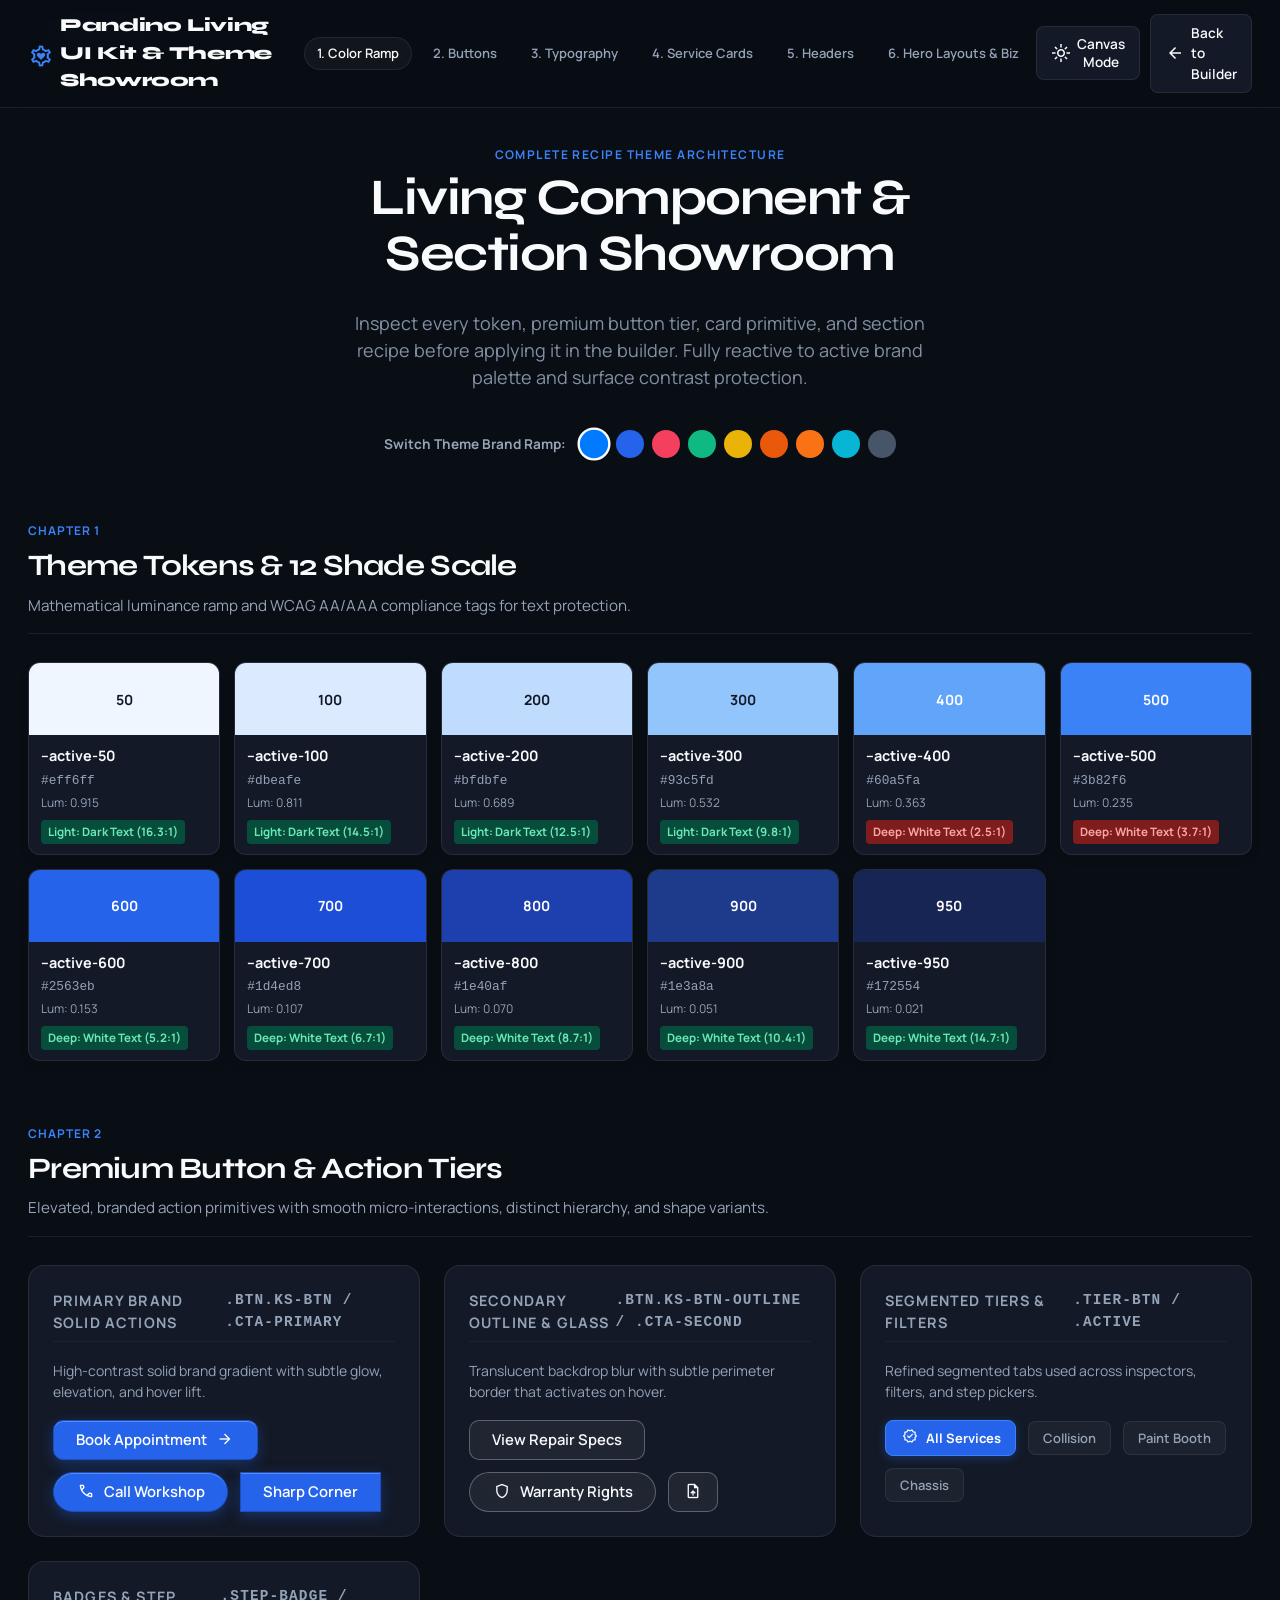
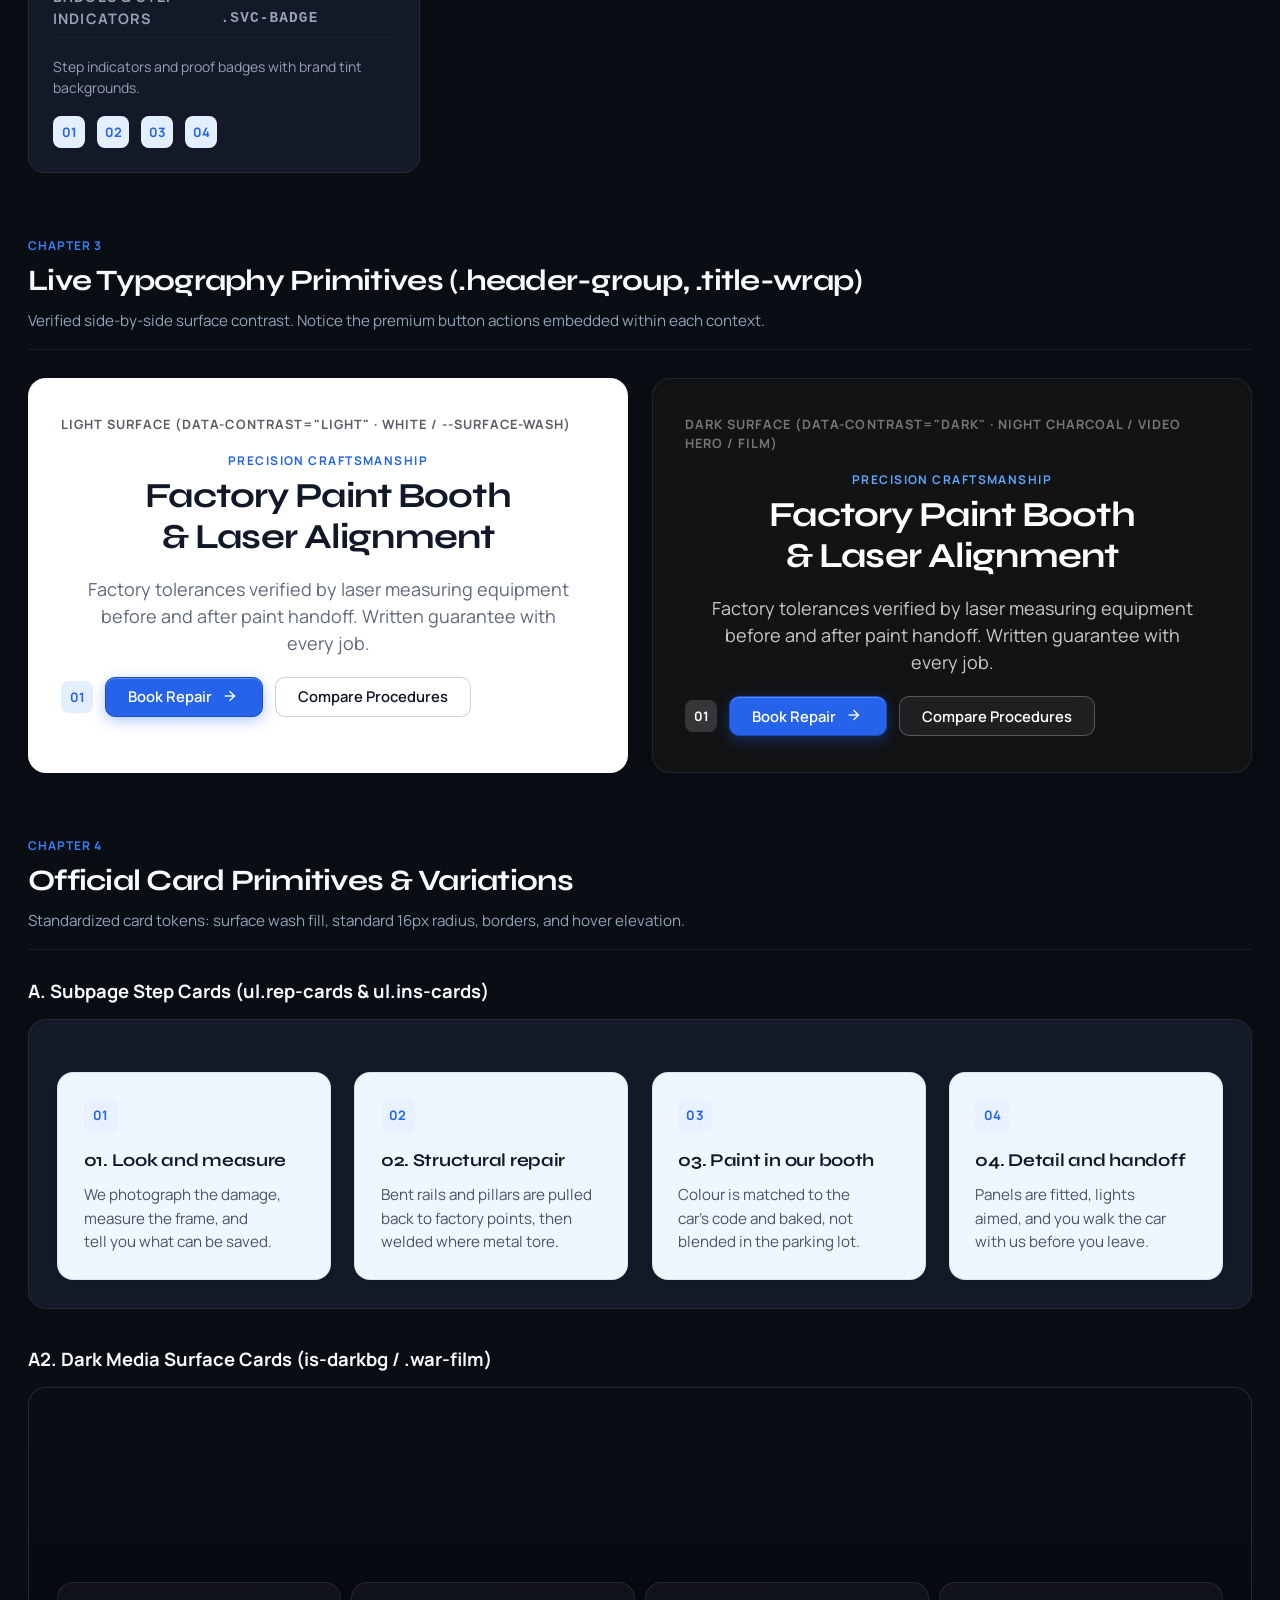
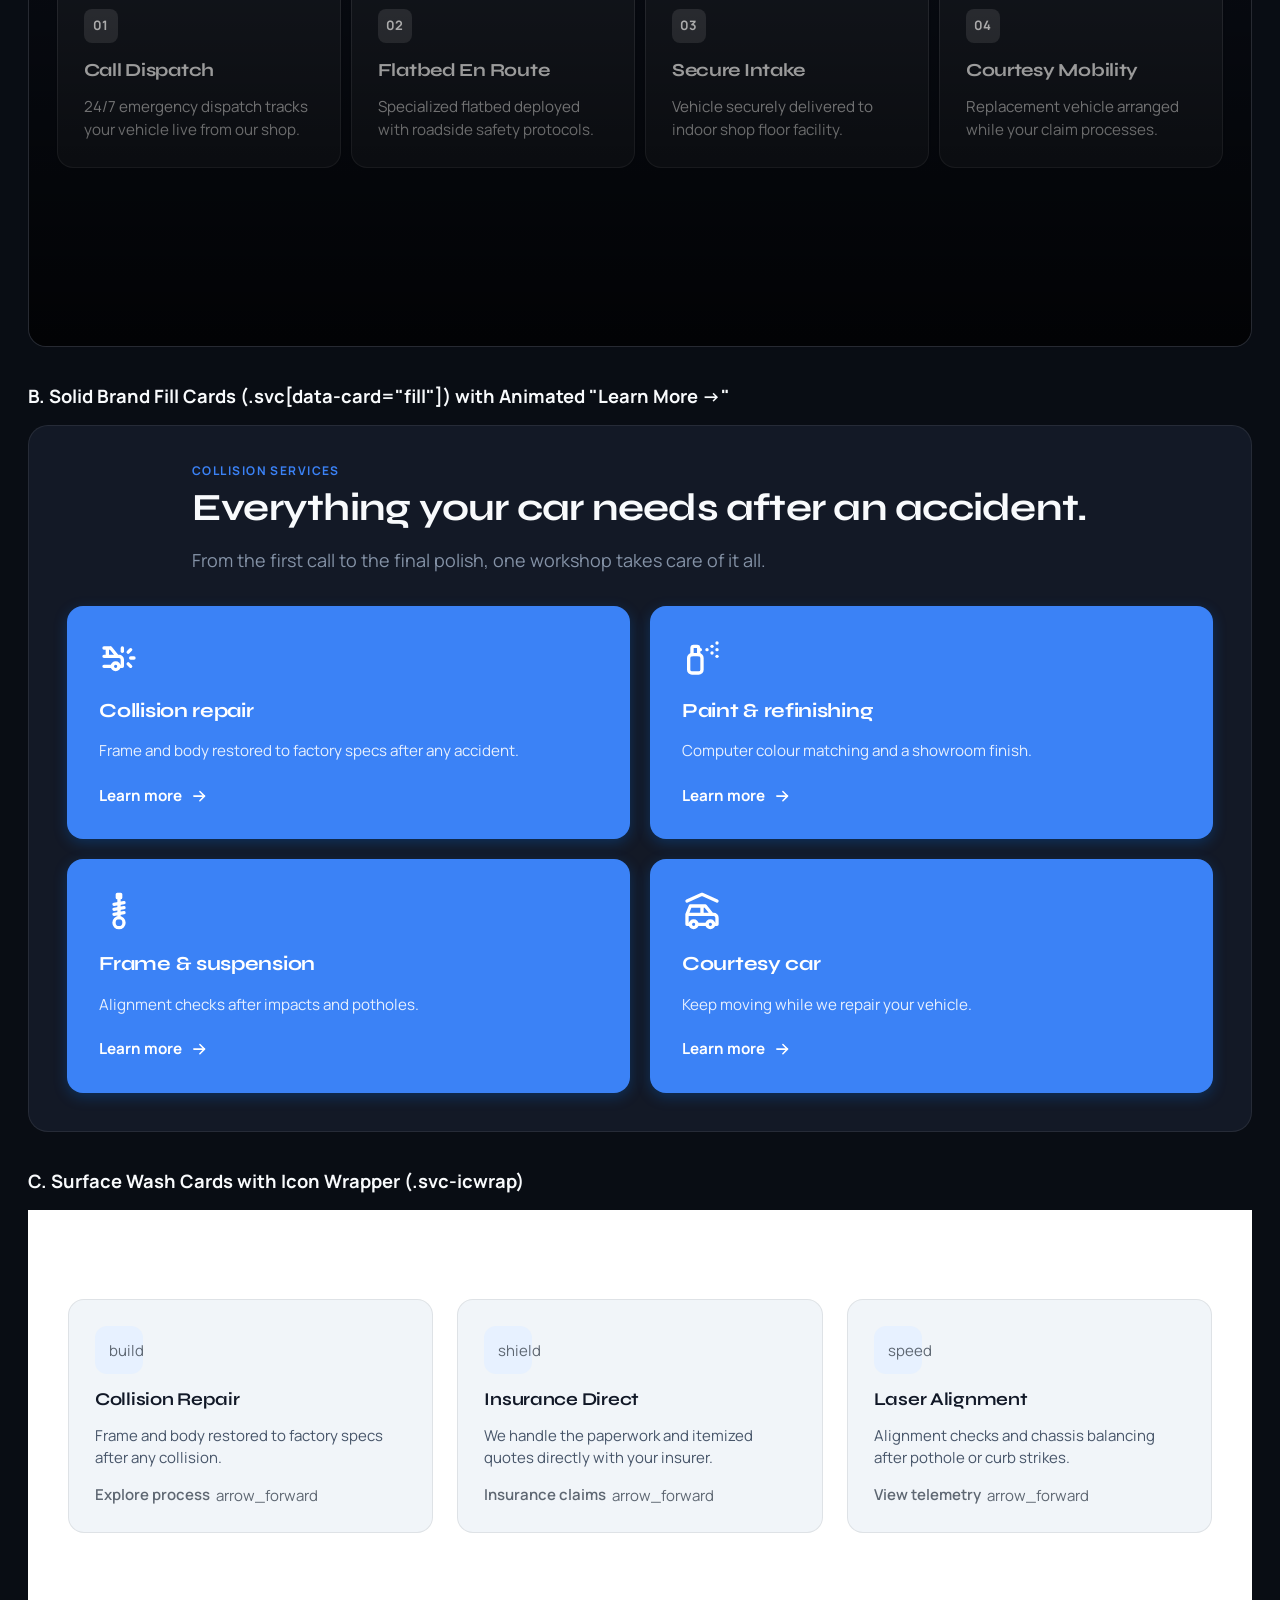
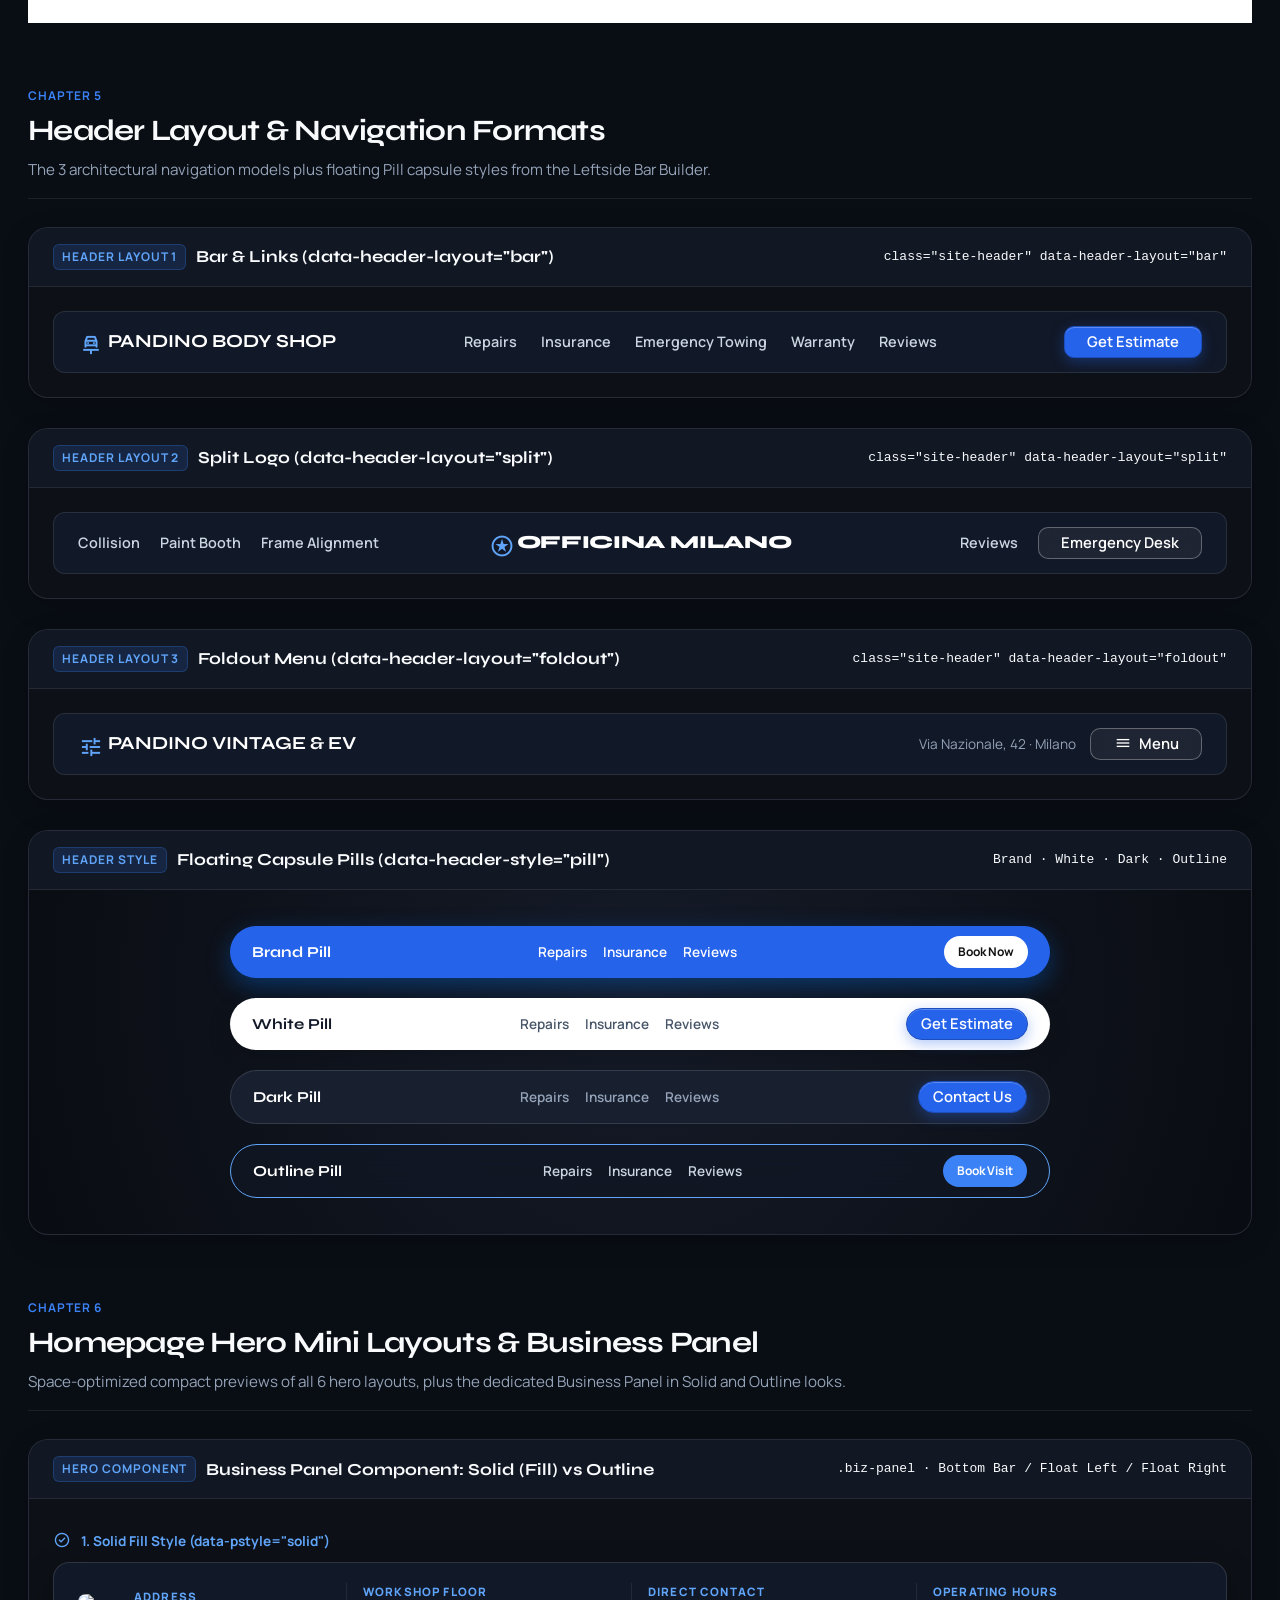
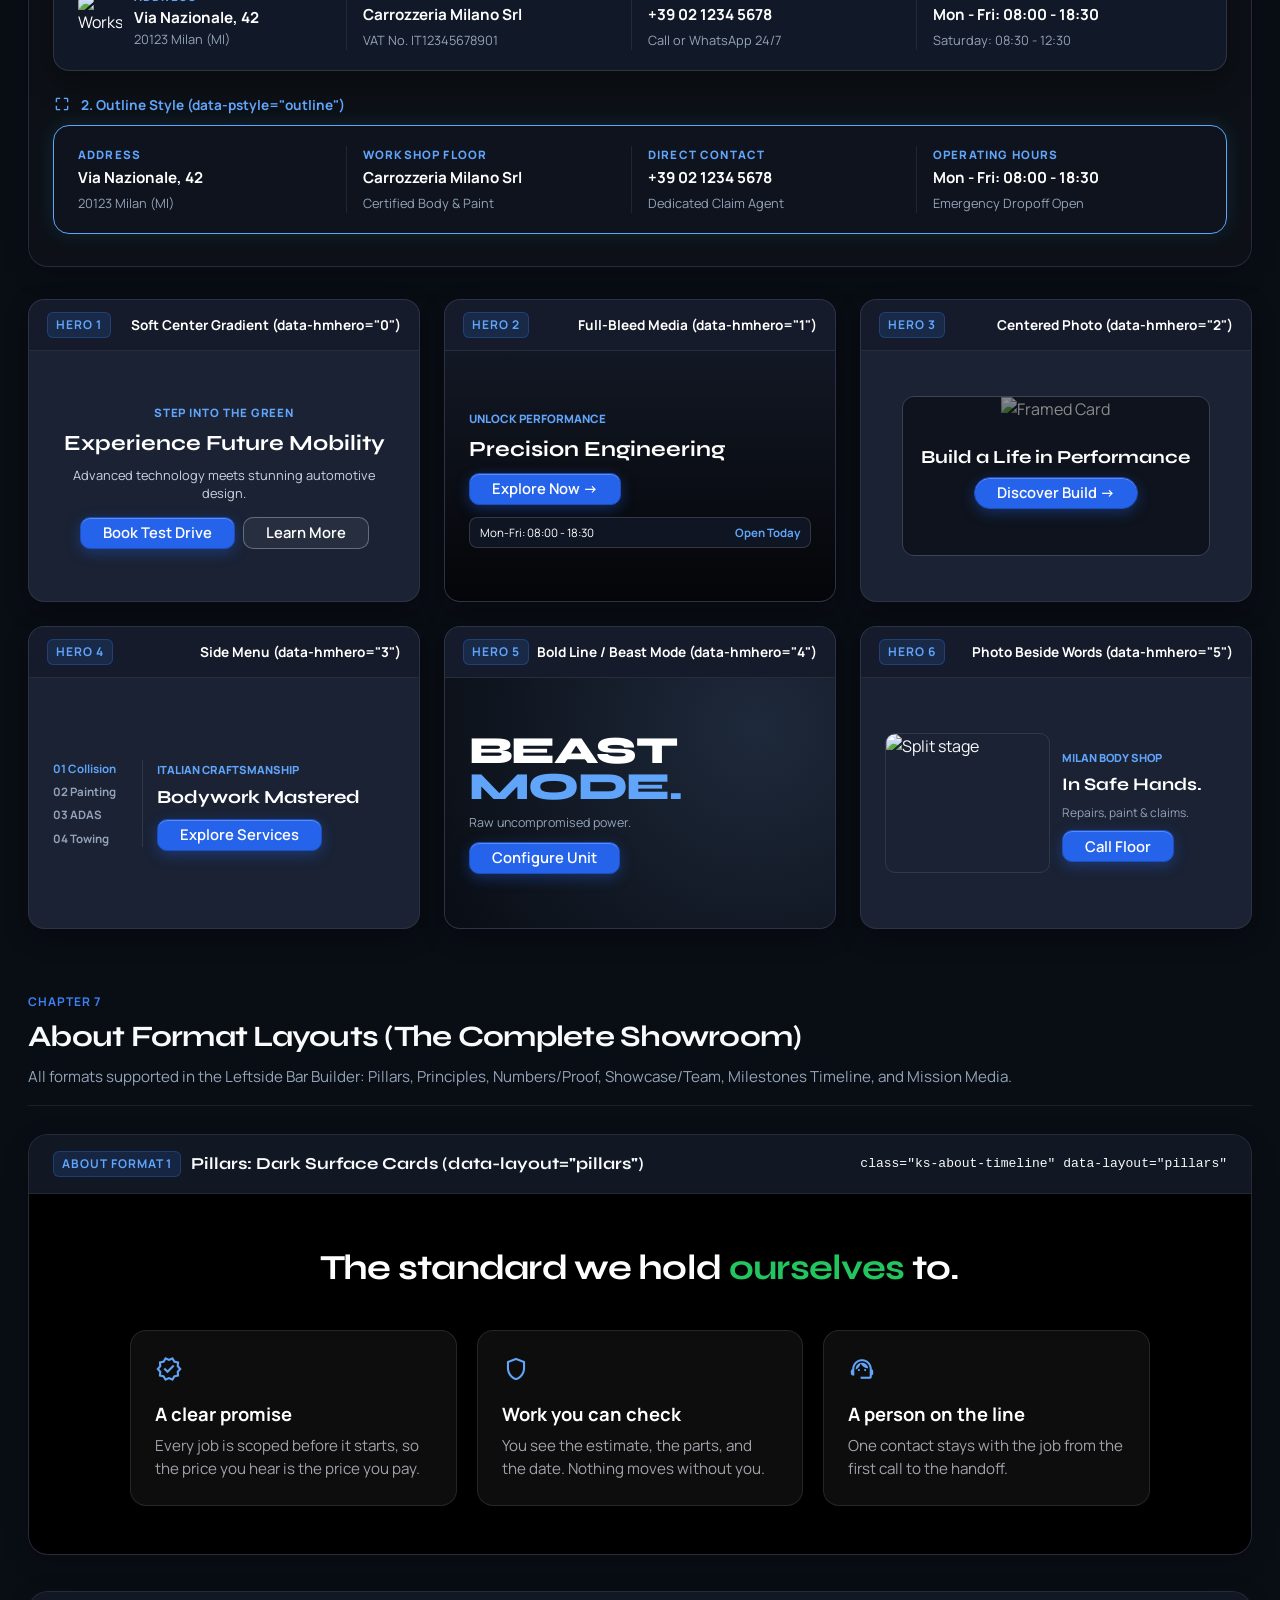
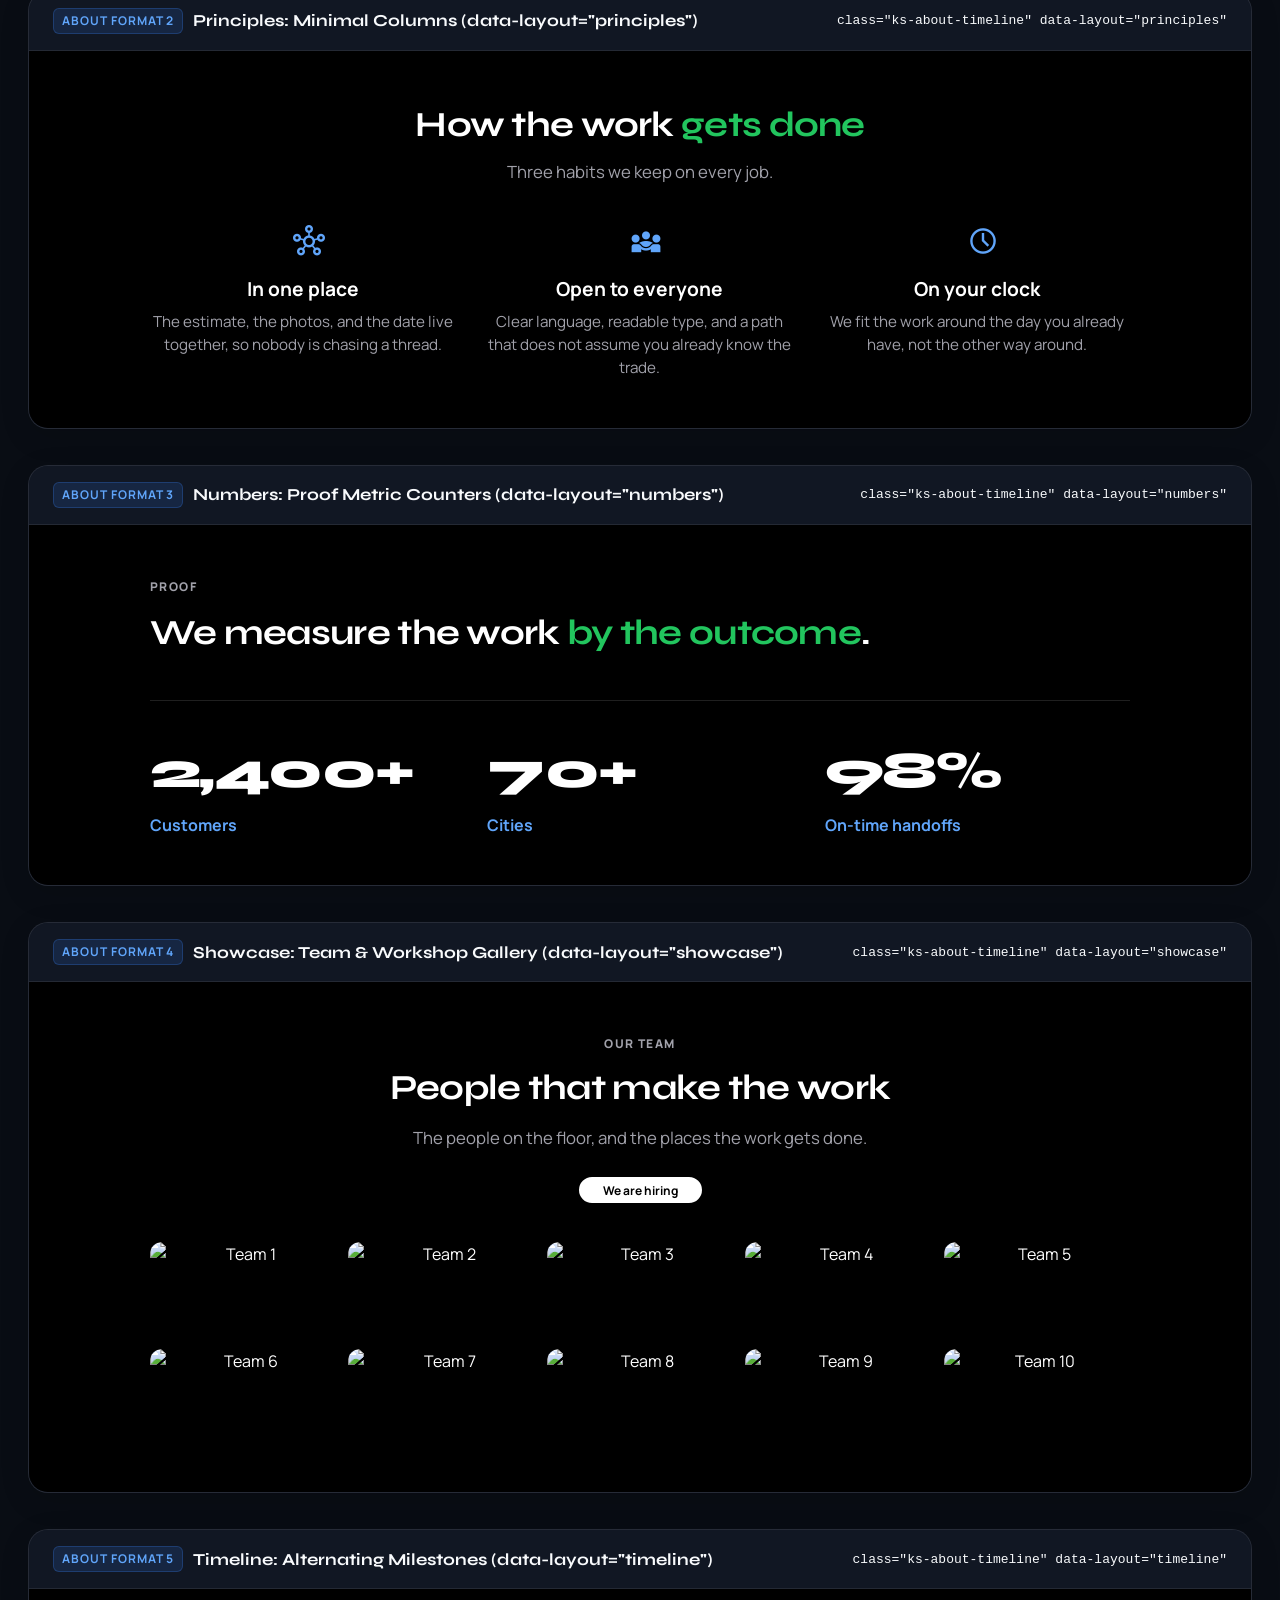
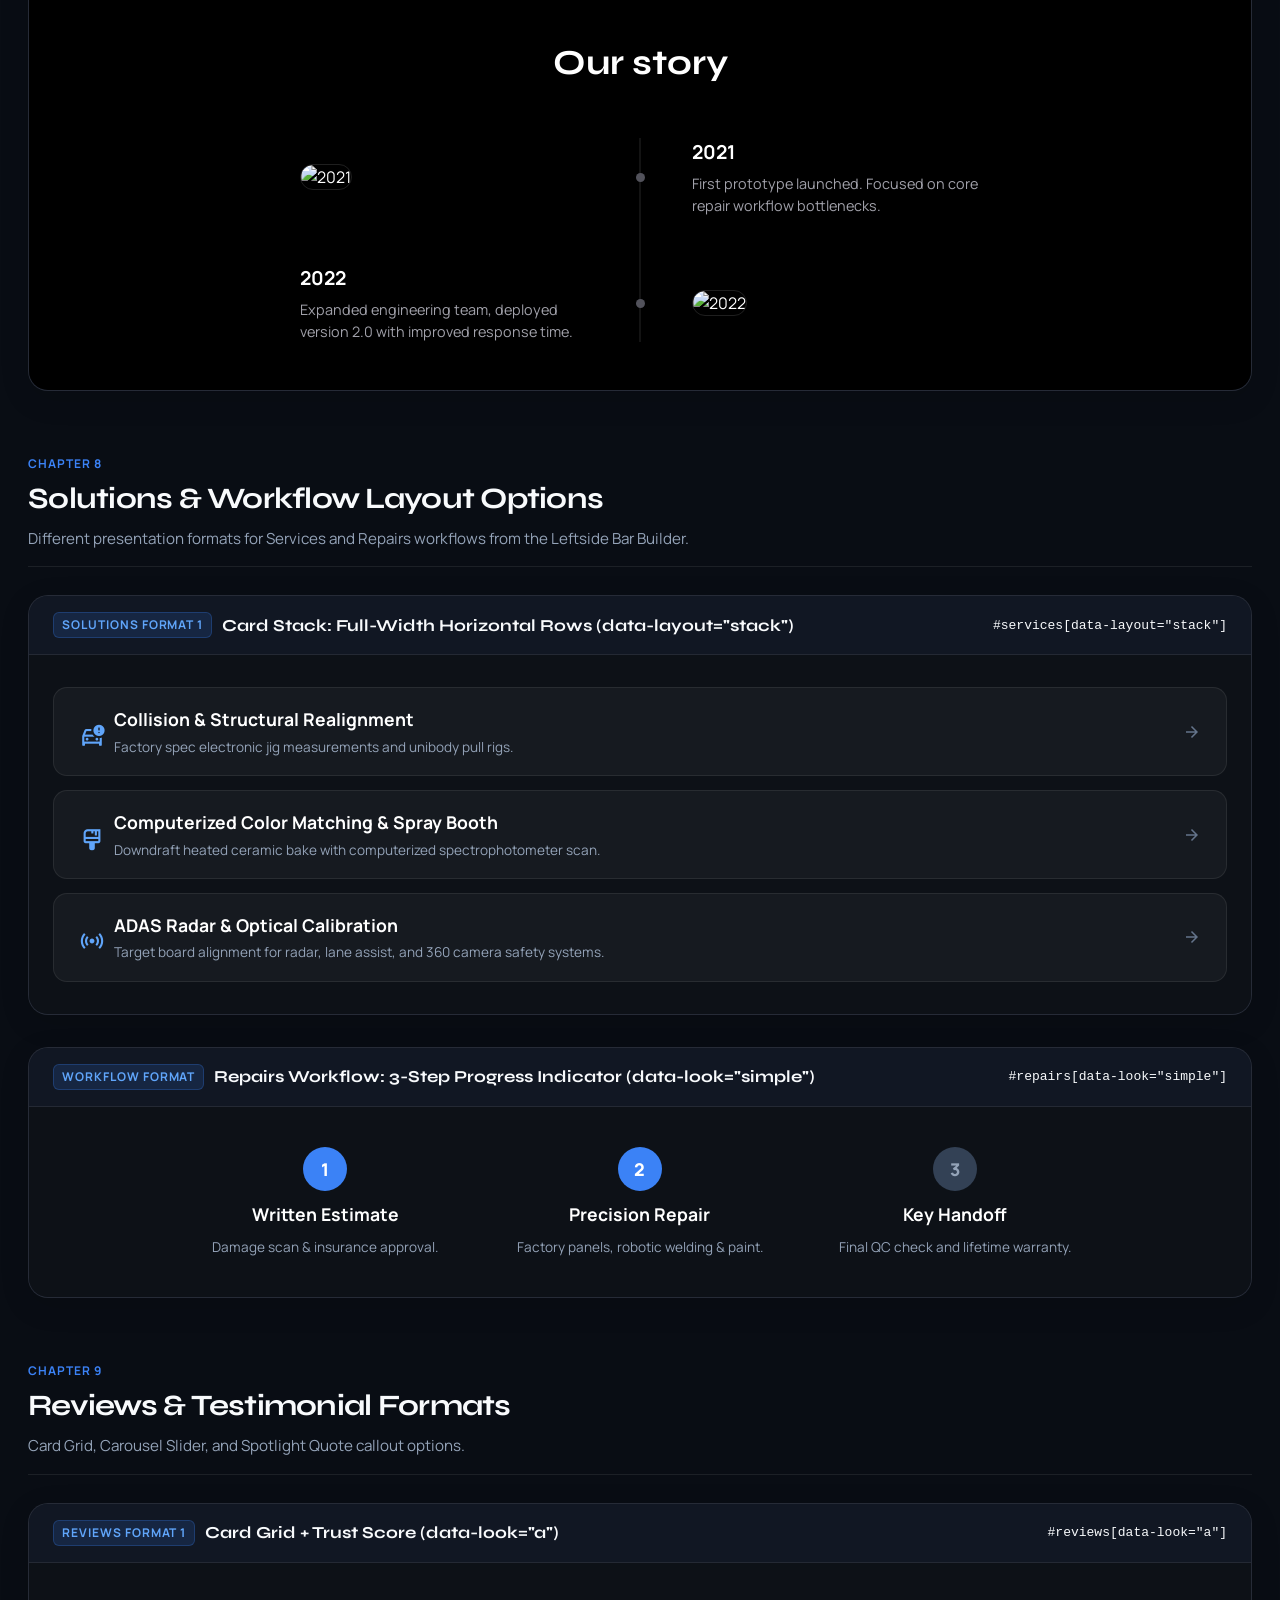
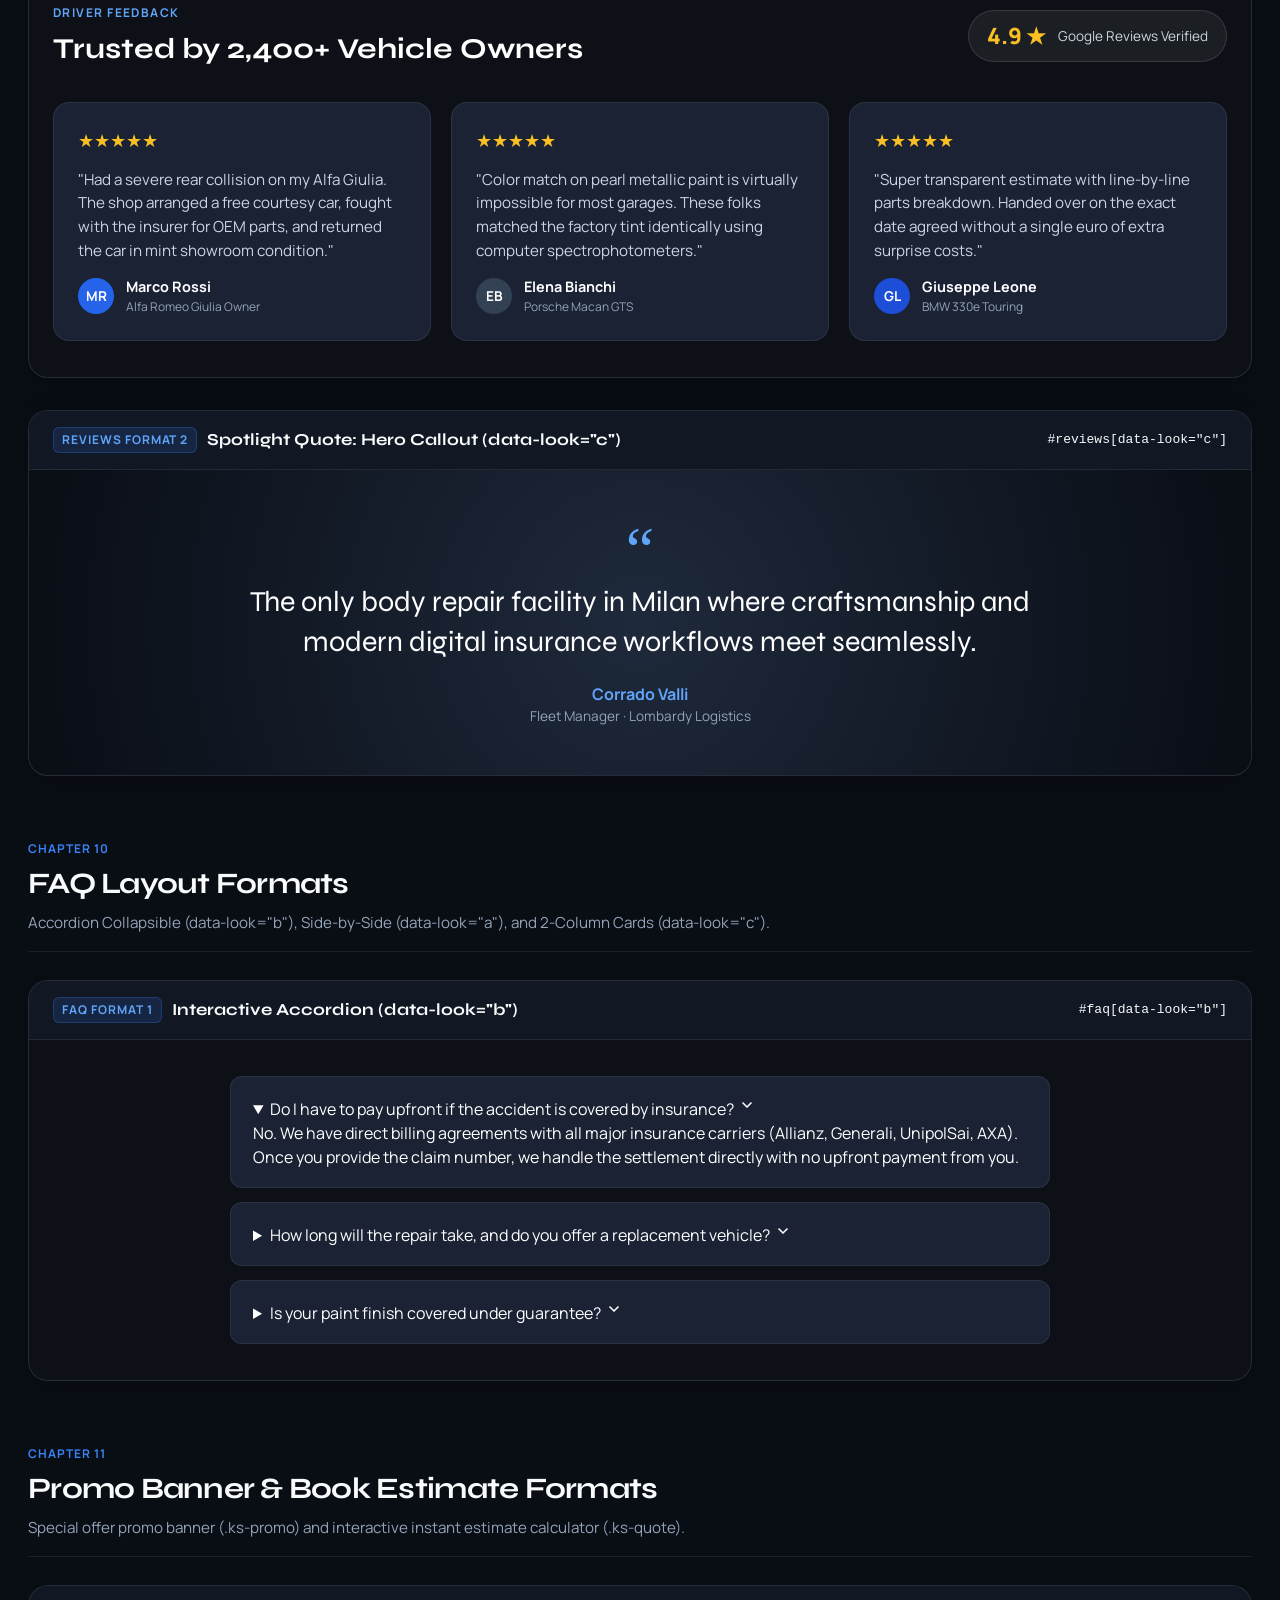
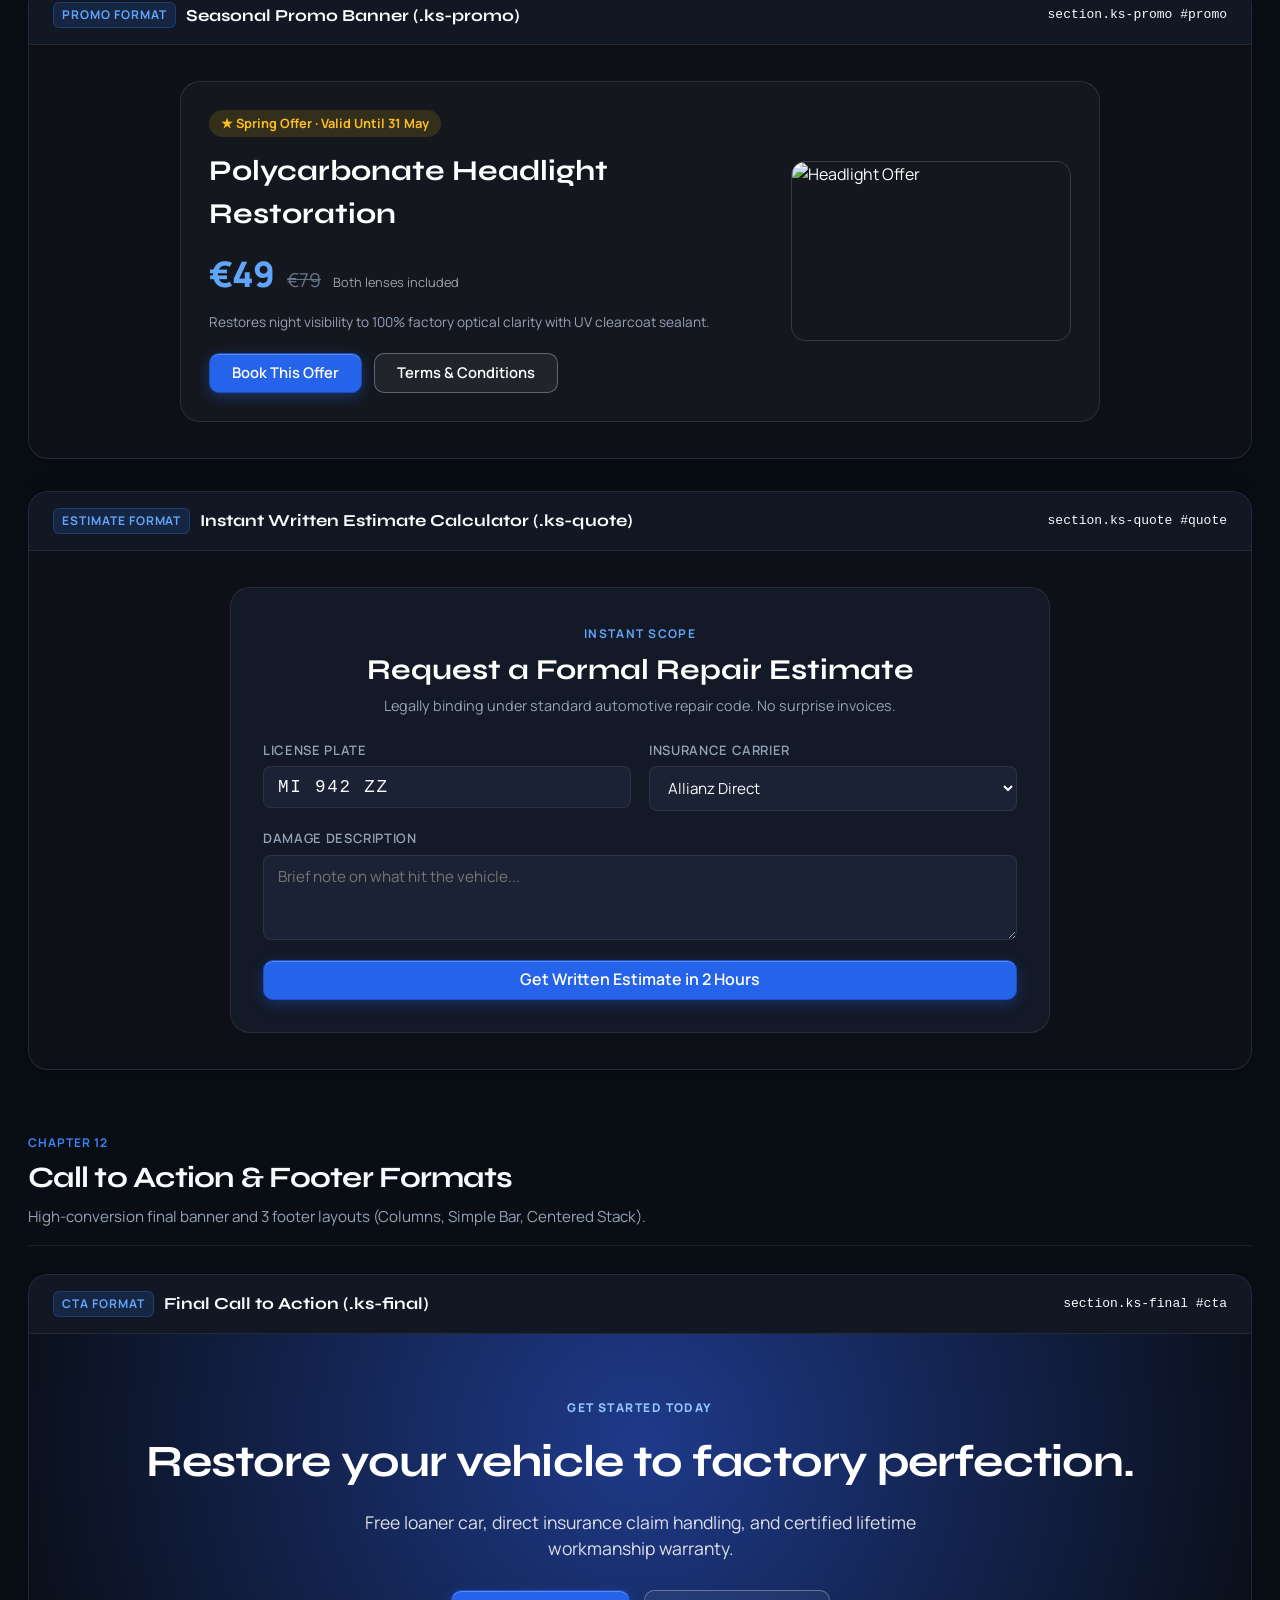
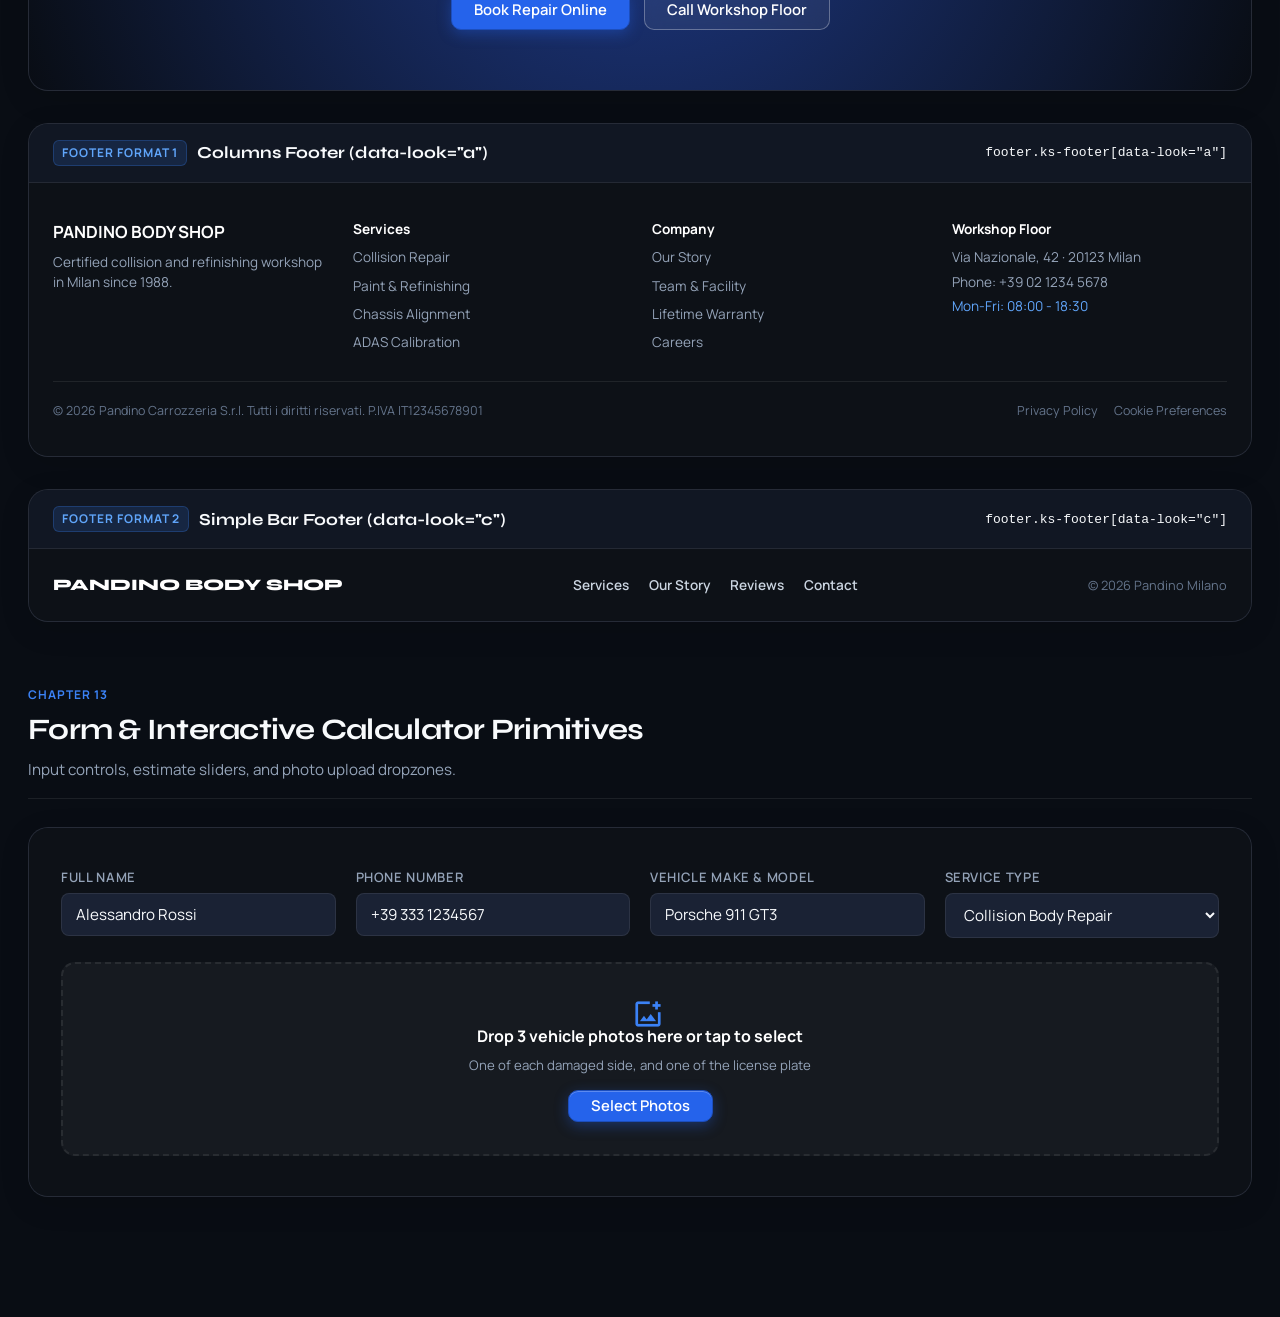
==== commit 82441734: "feat(kit): add mini hero layouts, business panel fill/outline, about formats, solutions, reviews, fa" ====
--- a/kit.html
+++ b/kit.html
@@ -735,6 +735,145 @@
     .kit-svc-brand-card:hover .svc-arrow {
       transform: translateX(6px);
     }
+
+    /* Mini Heroes Space Optimized Grid */
+    .kit-mini-hero-grid {
+      display: grid;
+      grid-template-columns: repeat(auto-fit, minmax(360px, 1fr));
+      gap: 24px;
+      width: 100%;
+    }
+    .kit-mini-hero-card {
+      background: var(--kit-card-inner);
+      border: 1px solid var(--kit-border);
+      border-radius: 16px;
+      overflow: hidden;
+      display: flex;
+      flex-direction: column;
+      box-shadow: 0 8px 24px rgba(0, 0, 0, 0.25);
+    }
+    .kit-mini-hero-head {
+      padding: 12px 18px;
+      display: flex;
+      align-items: center;
+      justify-content: space-between;
+      border-bottom: 1px solid var(--kit-border);
+      background: rgba(0, 0, 0, 0.2);
+    }
+    .kit-mini-hero-viewport {
+      height: 250px;
+      position: relative;
+      overflow: hidden;
+      display: flex;
+      flex-direction: column;
+      justify-content: center;
+      padding: 24px;
+    }
+
+    /* Business Panel Component Showcase */
+    .kit-biz-panel {
+      display: grid;
+      grid-template-columns: repeat(auto-fit, minmax(200px, 1fr));
+      gap: 16px;
+      padding: 20px 24px;
+      border-radius: 16px;
+      width: 100%;
+    }
+    .kit-biz-panel.panel-solid {
+      background: #111827;
+      border: 1px solid rgba(255, 255, 255, 0.12);
+      box-shadow: 0 12px 30px rgba(0, 0, 0, 0.4);
+    }
+    .kit-biz-panel.panel-outline {
+      background: rgba(17, 24, 39, 0.4);
+      border: 1.5px solid var(--active-400, #38bdf8);
+      box-shadow: 0 0 20px rgba(56, 189, 248, 0.12);
+    }
+    .kit-biz-cell {
+      display: flex;
+      flex-direction: column;
+      gap: 4px;
+      border-right: 1px solid rgba(255, 255, 255, 0.08);
+      padding-right: 16px;
+    }
+    .kit-biz-cell:last-child {
+      border-right: none;
+      padding-right: 0;
+    }
+    .kit-biz-kicker {
+      font-size: 0.72rem;
+      font-weight: 800;
+      text-transform: uppercase;
+      letter-spacing: 0.1em;
+      color: var(--active-400, #38bdf8);
+    }
+    .kit-biz-val {
+      font-size: 0.95rem;
+      font-weight: 700;
+      color: #ffffff;
+    }
+    .kit-biz-sub {
+      font-size: 0.8rem;
+      color: #94a3b8;
+    }
+
+    /* Header Formats */
+    .kit-header-mockup {
+      display: flex;
+      align-items: center;
+      justify-content: space-between;
+      padding: 14px 24px;
+      border-radius: 12px;
+      background: #111827;
+      border: 1px solid rgba(255, 255, 255, 0.1);
+      width: 100%;
+    }
+    .kit-header-pill-mockup {
+      display: flex;
+      align-items: center;
+      justify-content: space-between;
+      padding: 10px 22px;
+      border-radius: 999px;
+      gap: 20px;
+      width: 100%;
+      max-width: 820px;
+      margin: 0 auto;
+    }
+    .kit-header-pill-brand {
+      background: var(--active-600, #0472f1);
+      color: #ffffff;
+      box-shadow: 0 8px 24px rgba(4, 114, 241, 0.35);
+    }
+    .kit-header-pill-white {
+      background: #ffffff;
+      color: #111827;
+      box-shadow: 0 8px 24px rgba(0, 0, 0, 0.15);
+    }
+    .kit-header-pill-dark {
+      background: #182030;
+      color: #ffffff;
+      border: 1px solid rgba(255, 255, 255, 0.12);
+    }
+    .kit-header-pill-outline {
+      background: rgba(18, 24, 38, 0.7);
+      backdrop-filter: blur(12px);
+      color: #ffffff;
+      border: 1.5px solid var(--active-400, #38bdf8);
+    }
+
+    /* Format Grid 2-col & 3-col */
+    .kit-format-grid-2 {
+      display: grid;
+      grid-template-columns: repeat(auto-fit, minmax(420px, 1fr));
+      gap: 24px;
+      width: 100%;
+    }
+    .kit-format-grid-3 {
+      display: grid;
+      grid-template-columns: repeat(auto-fit, minmax(320px, 1fr));
+      gap: 20px;
+      width: 100%;
+    }
   </style>
 </head>
 <body class="kit-standalone-page">
@@ -745,19 +884,24 @@
   <header class="kit-nav-top">
     <a href="/" class="kit-nav-brand">
       <span class="material-symbols-outlined">settings_heart</span>
-      <span>Pandino Living UI Kit &amp; Recipe Showroom</span>
+      <span>Pandino Living UI Kit &amp; Theme Showroom</span>
     </a>
 
     <!-- Category Filter Pills -->
     <nav class="kit-nav-pills" aria-label="Showroom Navigation">
       <a href="#sec-tokens" class="kit-nav-pill active">1. Color Ramp</a>
-      <a href="#sec-buttons" class="kit-nav-pill">2. Premium Buttons</a>
+      <a href="#sec-buttons" class="kit-nav-pill">2. Buttons</a>
       <a href="#sec-typography" class="kit-nav-pill">3. Typography</a>
-      <a href="#sec-cards" class="kit-nav-pill">4. Card Primitives &amp; Services</a>
-      <a href="#sec-heroes" class="kit-nav-pill">5. Homepage Hero Layouts</a>
-      <a href="#sec-about" class="kit-nav-pill">6. Our Story Timeline</a>
-      <a href="#sec-recipes" class="kit-nav-pill">7. Section Recipes</a>
-      <a href="#sec-forms" class="kit-nav-pill">8. Form Controls</a>
+      <a href="#sec-cards" class="kit-nav-pill">4. Service Cards</a>
+      <a href="#sec-headers" class="kit-nav-pill">5. Headers</a>
+      <a href="#sec-heroes" class="kit-nav-pill">6. Hero Layouts &amp; Biz Panel</a>
+      <a href="#sec-about" class="kit-nav-pill">7. About Formats</a>
+      <a href="#sec-solutions" class="kit-nav-pill">8. Solutions &amp; Workflow</a>
+      <a href="#sec-reviews" class="kit-nav-pill">9. Reviews</a>
+      <a href="#sec-faq" class="kit-nav-pill">10. FAQ</a>
+      <a href="#sec-promo-quote" class="kit-nav-pill">11. Promo &amp; Estimate</a>
+      <a href="#sec-footer" class="kit-nav-pill">12. CTA &amp; Footers</a>
+      <a href="#sec-forms" class="kit-nav-pill">13. Form Controls</a>
     </nav>
 
     <!-- Top Controls -->
@@ -1190,204 +1334,366 @@
     </section>
 
     <!-- =========================================================
-         5. ALL HOMEPAGE HERO SECTION LAYOUT OPTIONS (6 TOTAL)
+         5. SITE HEADER FORMATS & VARIATIONS
+         ========================================================= -->
+    <section id="sec-headers">
+      <div class="kit-sec-head">
+        <div>
+          <span class="kit-chapter-tag">Chapter 5</span>
+          <h2>Header Layout &amp; Navigation Formats</h2>
+          <p>The 3 architectural navigation models plus floating Pill capsule styles from the Leftside Bar Builder.</p>
+        </div>
+      </div>
+
+      <div style="display: flex; flex-direction: column; gap: 30px;">
+        
+        <!-- Header 1: Bar & Links -->
+        <div class="kit-recipe-box">
+          <div class="kit-recipe-header">
+            <div class="kit-recipe-id">
+              <span class="kit-recipe-badge">Header Layout 1</span>
+              <h4 class="kit-recipe-title">Bar &amp; Links (data-header-layout="bar")</h4>
+            </div>
+            <div class="kit-recipe-actions">
+              <code>class="site-header" data-header-layout="bar"</code>
+            </div>
+          </div>
+          <div class="kit-recipe-viewport dark-viewport" style="padding: 24px;">
+            <div class="kit-header-mockup">
+              <div style="display: flex; align-items: center; gap: 10px;">
+                <span class="material-symbols-outlined" style="color: var(--active-400); font-size: 26px;">car_repair</span>
+                <span style="font-family: var(--headline-font); font-size: 1.15rem; font-weight: 700; color: #fff;">PANDINO BODY SHOP</span>
+              </div>
+              <nav style="display: flex; align-items: center; gap: 24px;">
+                <a href="#services" style="color: #cbd5e1; text-decoration: none; font-size: 0.9rem; font-weight: 600;">Repairs</a>
+                <a href="#insurance" style="color: #cbd5e1; text-decoration: none; font-size: 0.9rem; font-weight: 600;">Insurance</a>
+                <a href="#emergency" style="color: #cbd5e1; text-decoration: none; font-size: 0.9rem; font-weight: 600;">Emergency Towing</a>
+                <a href="#warranty" style="color: #cbd5e1; text-decoration: none; font-size: 0.9rem; font-weight: 600;">Warranty</a>
+                <a href="#reviews" style="color: #cbd5e1; text-decoration: none; font-size: 0.9rem; font-weight: 600;">Reviews</a>
+              </nav>
+              <div>
+                <a class="btn ks-btn btn-sm" href="#quote">Get Estimate</a>
+              </div>
+            </div>
+          </div>
+        </div>
+
+        <!-- Header 2: Split Logo -->
+        <div class="kit-recipe-box">
+          <div class="kit-recipe-header">
+            <div class="kit-recipe-id">
+              <span class="kit-recipe-badge">Header Layout 2</span>
+              <h4 class="kit-recipe-title">Split Logo (data-header-layout="split")</h4>
+            </div>
+            <div class="kit-recipe-actions">
+              <code>class="site-header" data-header-layout="split"</code>
+            </div>
+          </div>
+          <div class="kit-recipe-viewport dark-viewport" style="padding: 24px;">
+            <div class="kit-header-mockup" style="display: grid; grid-template-columns: 1fr auto 1fr; align-items: center;">
+              <nav style="display: flex; gap: 20px;">
+                <a href="#repairs" style="color: #cbd5e1; text-decoration: none; font-size: 0.9rem; font-weight: 600;">Collision</a>
+                <a href="#paint" style="color: #cbd5e1; text-decoration: none; font-size: 0.9rem; font-weight: 600;">Paint Booth</a>
+                <a href="#chassis" style="color: #cbd5e1; text-decoration: none; font-size: 0.9rem; font-weight: 600;">Frame Alignment</a>
+              </nav>
+              <div style="display: flex; align-items: center; gap: 8px;">
+                <span class="material-symbols-outlined" style="color: var(--active-400); font-size: 26px;">stars</span>
+                <span style="font-family: var(--headline-font); font-size: 1.15rem; font-weight: 800; color: #fff; letter-spacing: -0.02em;">OFFICINA MILANO</span>
+              </div>
+              <div style="display: flex; gap: 20px; justify-content: flex-end; align-items: center;">
+                <a href="#reviews" style="color: #cbd5e1; text-decoration: none; font-size: 0.9rem; font-weight: 600;">Reviews</a>
+                <a class="btn ks-btn-outline btn-sm" style="color: #fff !important; border-color: rgba(255,255,255,0.3);" href="#contact">Emergency Desk</a>
+              </div>
+            </div>
+          </div>
+        </div>
+
+        <!-- Header 3: Foldout / Minimal -->
+        <div class="kit-recipe-box">
+          <div class="kit-recipe-header">
+            <div class="kit-recipe-id">
+              <span class="kit-recipe-badge">Header Layout 3</span>
+              <h4 class="kit-recipe-title">Foldout Menu (data-header-layout="foldout")</h4>
+            </div>
+            <div class="kit-recipe-actions">
+              <code>class="site-header" data-header-layout="foldout"</code>
+            </div>
+          </div>
+          <div class="kit-recipe-viewport dark-viewport" style="padding: 24px;">
+            <div class="kit-header-mockup">
+              <div style="display: flex; align-items: center; gap: 10px;">
+                <span class="material-symbols-outlined" style="color: var(--active-400); font-size: 26px;">tune</span>
+                <span style="font-family: var(--headline-font); font-size: 1.15rem; font-weight: 700; color: #fff;">PANDINO VINTAGE &amp; EV</span>
+              </div>
+              <div style="display: flex; align-items: center; gap: 14px;">
+                <span style="font-size: 0.85rem; color: #94a3b8;">Via Nazionale, 42 · Milano</span>
+                <button type="button" class="btn ks-btn-outline btn-sm" style="color: #fff !important; border-color: rgba(255,255,255,0.3); display: inline-flex; align-items: center; gap: 6px;">
+                  <span class="material-symbols-outlined" style="font-size: 18px;">menu</span>
+                  <span>Menu</span>
+                </button>
+              </div>
+            </div>
+          </div>
+        </div>
+
+        <!-- Floating Pill Capsule Variations -->
+        <div class="kit-recipe-box">
+          <div class="kit-recipe-header">
+            <div class="kit-recipe-id">
+              <span class="kit-recipe-badge">Header Style</span>
+              <h4 class="kit-recipe-title">Floating Capsule Pills (data-header-style="pill")</h4>
+            </div>
+            <div class="kit-recipe-actions">
+              <code>Brand · White · Dark · Outline</code>
+            </div>
+          </div>
+          <div class="kit-recipe-viewport gradient-viewport" style="display: flex; flex-direction: column; gap: 20px; padding: 36px 24px;">
+            
+            <!-- Brand Pill -->
+            <div class="kit-header-pill-mockup kit-header-pill-brand">
+              <span style="font-family: var(--headline-font); font-weight: 700; font-size: 0.95rem;">Brand Pill</span>
+              <div style="display: flex; gap: 16px; font-size: 0.85rem; font-weight: 600;">
+                <span>Repairs</span><span>Insurance</span><span>Reviews</span>
+              </div>
+              <button class="btn btn-sm" style="background: #ffffff; color: #111; border: none; border-radius: 999px; font-weight: 700; padding-inline: 14px;">Book Now</button>
+            </div>
+
+            <!-- White Pill -->
+            <div class="kit-header-pill-mockup kit-header-pill-white">
+              <span style="font-family: var(--headline-font); font-weight: 700; font-size: 0.95rem;">White Pill</span>
+              <div style="display: flex; gap: 16px; font-size: 0.85rem; font-weight: 600; color: #475569;">
+                <span>Repairs</span><span>Insurance</span><span>Reviews</span>
+              </div>
+              <button class="btn ks-btn btn-sm" style="border-radius: 999px; padding-inline: 14px;">Get Estimate</button>
+            </div>
+
+            <!-- Dark Pill -->
+            <div class="kit-header-pill-mockup kit-header-pill-dark">
+              <span style="font-family: var(--headline-font); font-weight: 700; font-size: 0.95rem; color: #fff;">Dark Pill</span>
+              <div style="display: flex; gap: 16px; font-size: 0.85rem; font-weight: 600; color: #94a3b8;">
+                <span>Repairs</span><span>Insurance</span><span>Reviews</span>
+              </div>
+              <button class="btn ks-btn btn-sm" style="border-radius: 999px; padding-inline: 14px;">Contact Us</button>
+            </div>
+
+            <!-- Outline Pill -->
+            <div class="kit-header-pill-mockup kit-header-pill-outline">
+              <span style="font-family: var(--headline-font); font-weight: 700; font-size: 0.95rem; color: #fff;">Outline Pill</span>
+              <div style="display: flex; gap: 16px; font-size: 0.85rem; font-weight: 600; color: #cbd5e1;">
+                <span>Repairs</span><span>Insurance</span><span>Reviews</span>
+              </div>
+              <button class="btn btn-sm" style="background: var(--active-500); color: #fff; border: none; border-radius: 999px; font-weight: 700; padding-inline: 14px;">Book Visit</button>
+            </div>
+
+          </div>
+        </div>
+
+      </div>
+    </section>
+
+    <!-- =========================================================
+         6. HOMEPAGE HERO MINI LAYOUTS & BUSINESS PANEL
          ========================================================= -->
     <section id="sec-heroes">
       <div class="kit-sec-head">
         <div>
-          <span class="kit-chapter-tag">Chapter 5</span>
-          <h2>Homepage Hero Section Layout Options</h2>
-          <p>The complete 6 hero architectural layouts supported in the builder. Switch anytime via Inspector.</p>
-        </div>
-      </div>
-
-      <div style="display: flex; flex-direction: column; gap: 40px;">
-
-        <!-- HERO OPTION 1: SOFT GRADIENT CENTERED -->
-        <div class="kit-recipe-box">
-          <div class="kit-recipe-header">
-            <div class="kit-recipe-id">
-              <span class="kit-recipe-badge">Hero Layout 1</span>
-              <h4 class="kit-recipe-title">Soft Center Gradient (data-hmhero="0")</h4>
-            </div>
-            <div class="kit-recipe-actions">
-              <code>class="hero hero-gradient" data-panel="off"</code>
-            </div>
-          </div>
-          <div class="kit-recipe-viewport gradient-viewport" style="text-align: center; padding: 70px 24px;">
-            <div class="header-group" style="max-width: 720px; margin: 0 auto;">
-              <span class="svc-label label overline" style="color: var(--active-400, #38bdf8); font-weight: 700;">Step Into The Green</span>
-              <h2 style="font-family: var(--headline-font, 'Syne', sans-serif); font-size: clamp(2.2rem, 4vw, 3.2rem); margin: 8px 0; color: #ffffff; letter-spacing: -0.02em;">Experience the Future of Mobility</h2>
-              <p class="subtext" style="color: rgba(255,255,255,0.85); font-size: 1.15rem; line-height: 1.55; margin-top: 12px;">
-                Advanced technology meets stunning design. Premium automotive experience awaits you in Milan.
-              </p>
-              <div style="display: flex; gap: 14px; justify-content: center; align-items: center; margin-top: 28px; flex-wrap: wrap;">
-                <button class="btn ks-btn">Book a Test Drive</button>
-                <button class="btn ks-btn-outline" style="color: #ffffff !important; border-color: rgba(255,255,255,0.3);">Learn More</button>
-              </div>
-            </div>
-          </div>
-        </div>
-
-        <!-- HERO OPTION 2: FULL-BLEED VIDEO WITH BUSINESS PANEL -->
-        <div class="kit-recipe-box">
-          <div class="kit-recipe-header">
-            <div class="kit-recipe-id">
-              <span class="kit-recipe-badge">Hero Layout 2</span>
-              <h4 class="kit-recipe-title">Full-Bleed Media + Floating Business Panel (data-hmhero="1")</h4>
-            </div>
-            <div class="kit-recipe-actions">
-              <code>class="hero hero-fullbleed" data-panel="right"</code>
-            </div>
-          </div>
-          <div class="kit-recipe-viewport dark-viewport" style="background: url(./media/hero/highway-suv.jpg) center/cover no-repeat; min-height: 420px; display: flex; align-items: flex-end; justify-content: space-between; flex-wrap: wrap; gap: 24px; position: relative; padding: 50px 36px;">
-            <div style="position: absolute; inset: 0; background: linear-gradient(180deg, rgba(0,0,0,0.3) 0%, rgba(0,0,0,0.88) 100%); pointer-events: none;"></div>
-            
-            <div class="header-group" style="position: relative; z-index: 2; max-width: 540px;">
-              <span class="svc-label label overline" style="color: var(--active-400, #38bdf8); font-weight: 700;">Unlock Performance</span>
-              <h2 style="font-family: var(--headline-font, 'Syne', sans-serif); font-size: clamp(2rem, 3.5vw, 2.7rem); color: #ffffff; margin: 8px 0; letter-spacing: -0.02em;">Unlock Next Level Performance</h2>
-              <p class="subtext" style="color: rgba(255,255,255,0.85); font-size: 1.05rem; margin-top: 8px; line-height: 1.5;">Experience the power of cutting-edge technology and engineering excellence.</p>
-              <div style="display: flex; gap: 12px; margin-top: 22px; flex-wrap: wrap;">
-                <button class="btn ks-btn">Explore Now →</button>
-                <button class="btn ks-btn-outline" style="color: #ffffff !important; border-color: rgba(255,255,255,0.3);">Learn More</button>
-              </div>
-            </div>
-
-            <!-- Floating Biz Panel -->
-            <div style="position: relative; z-index: 2; background: rgba(18, 24, 38, 0.9); backdrop-filter: blur(16px); border: 1px solid rgba(255,255,255,0.15); border-radius: 18px; padding: 24px; width: 320px; display: flex; flex-direction: column; gap: 12px;">
-              <span style="font-size: 0.75rem; font-weight: 800; text-transform: uppercase; letter-spacing: 0.1em; color: var(--active-400);">Operating Hours</span>
-              <div style="font-size: 1rem; font-weight: 700; color: #ffffff;">Mon - Fri: 08:00 - 18:30</div>
-              <div style="font-size: 0.875rem; color: #94a3b8;">Via Nazionale 42, Milan · Booth #1</div>
-              <a href="tel:+390212345678" style="color: var(--active-400); font-weight: 700; text-decoration: none; font-size: 0.95rem; display: flex; align-items: center; gap: 8px; margin-top: 4px;">
-                <span class="material-symbols-outlined" style="font-size: 18px;">phone</span>
-                <span>+39 02 1234 5678</span>
-              </a>
-            </div>
-            
-            <div style="position: absolute; right: 0; top: 50%; transform: translateY(-50%); width: 6px; height: 120px; background: var(--active-500); border-radius: 3px 0 0 3px;"></div>
-          </div>
-        </div>
-
-        <!-- HERO OPTION 3: CENTERED PHOTO / FRAMED -->
-        <div class="kit-recipe-box">
-          <div class="kit-recipe-header">
-            <div class="kit-recipe-id">
-              <span class="kit-recipe-badge">Hero Layout 3</span>
-              <h4 class="kit-recipe-title">Centered Framed Media Card (data-hmhero="2")</h4>
-            </div>
-            <div class="kit-recipe-actions">
-              <code>class="hero hero-centered" data-panel="left"</code>
-            </div>
-          </div>
-          <div class="kit-recipe-viewport dark-viewport" style="padding: 36px 24px;">
-            <div style="position: relative; min-height: 400px; border-radius: 20px; overflow: hidden; background: url(./media/showcase/workshop-bay.jpg) center/cover no-repeat; display: flex; align-items: flex-end; padding: 40px 32px; border: 2px solid rgba(255,255,255,0.12);">
-              <div style="position: absolute; inset: 0; background: linear-gradient(0deg, rgba(0,0,0,0.85) 0%, rgba(0,0,0,0.2) 100%);"></div>
-              <div class="header-group" style="position: relative; z-index: 2; max-width: 600px;">
-                <span class="svc-label label overline" style="color: var(--active-400); font-weight: 700;">Next-Gen Automotive</span>
-                <h2 style="font-family: var(--headline-font, 'Syne', sans-serif); font-size: 2.4rem; color: #ffffff; margin: 6px 0;">Build a Life in Performance</h2>
-                <p class="subtext" style="color: rgba(255,255,255,0.85); font-size: 1.05rem; line-height: 1.5;">Streamline your experience and boost confidence with intuitive solutions. Speed, safety, and simplicity—all in one vehicle.</p>
-                <div style="display: flex; gap: 12px; margin-top: 20px;">
-                  <button class="btn ks-btn">Get Started</button>
-                  <button class="btn ks-btn-outline" style="color: #ffffff !important; border-color: rgba(255,255,255,0.3);">Learn More</button>
+          <span class="kit-chapter-tag">Chapter 6</span>
+          <h2>Homepage Hero Mini Layouts &amp; Business Panel</h2>
+          <p>Space-optimized compact previews of all 6 hero layouts, plus the dedicated Business Panel in Solid and Outline looks.</p>
+        </div>
+      </div>
+
+      <!-- BUSINESS PANEL SHOWCASE (FILL vs OUTLINE) -->
+      <div class="kit-recipe-box" style="margin-bottom: 32px;">
+        <div class="kit-recipe-header">
+          <div class="kit-recipe-id">
+            <span class="kit-recipe-badge">Hero Component</span>
+            <h4 class="kit-recipe-title">Business Panel Component: Solid (Fill) vs Outline</h4>
+          </div>
+          <div class="kit-recipe-actions">
+            <code>.biz-panel · Bottom Bar / Float Left / Float Right</code>
+          </div>
+        </div>
+        <div class="kit-recipe-viewport dark-viewport" style="display: flex; flex-direction: column; gap: 24px; padding: 32px 24px;">
+          
+          <!-- Solid / Fill Panel -->
+          <div>
+            <div style="font-size: 0.85rem; font-weight: 700; color: var(--active-400); margin-bottom: 10px; display: flex; align-items: center; gap: 8px;">
+              <span class="material-symbols-outlined" style="font-size: 18px;">check_circle</span>
+              <span>1. Solid Fill Style (data-pstyle="solid")</span>
+            </div>
+            <div class="kit-biz-panel panel-solid">
+              <div class="kit-biz-cell" style="display: flex; flex-direction: row; align-items: center; gap: 12px;">
+                <img src="./media/hero/ev-lift-diagnostic.jpg" alt="Workshop thumb" style="width: 44px; height: 44px; border-radius: 8px; object-fit: cover; flex-shrink: 0;" />
+                <div>
+                  <span class="kit-biz-kicker">Address</span>
+                  <div class="kit-biz-val">Via Nazionale, 42</div>
+                  <div class="kit-biz-sub">20123 Milan (MI)</div>
                 </div>
               </div>
-            </div>
-          </div>
-        </div>
-
-        <!-- HERO OPTION 4: SIDE MENU / FRAMED SIDEBAR -->
-        <div class="kit-recipe-box">
-          <div class="kit-recipe-header">
-            <div class="kit-recipe-id">
-              <span class="kit-recipe-badge">Hero Layout 4</span>
-              <h4 class="kit-recipe-title">Framed Sidebar Navigation Menu (data-hmhero="3")</h4>
-            </div>
-            <div class="kit-recipe-actions">
-              <code>class="hero hero-framed" data-panel="bottom"</code>
-            </div>
-          </div>
-          <div class="kit-recipe-viewport dark-viewport" style="padding: 44px 32px; display: grid; grid-template-columns: minmax(180px, 240px) 1fr; gap: 40px; align-items: center;">
-            <!-- Left Sidebar Navigation -->
-            <div style="background: rgba(255,255,255,0.04); border: 1px solid rgba(255,255,255,0.1); border-radius: 16px; padding: 20px; display: flex; flex-direction: column; gap: 14px;">
-              <div>
-                <span style="font-size: 0.75rem; font-weight: 800; text-transform: uppercase; color: var(--active-400); letter-spacing: 0.08em;">Navigation</span>
-                <h4 style="margin: 4px 0 0; font-size: 1.15rem; color: #fff;">Workshop Index</h4>
-              </div>
-              <nav style="display: flex; flex-direction: column; gap: 4px;">
-                <a href="#" style="padding: 8px 12px; border-radius: 8px; background: rgba(255,255,255,0.08); color: #fff; text-decoration: none; font-size: 0.9rem; font-weight: 600;">01. Collision Bay</a>
-                <a href="#" style="padding: 8px 12px; border-radius: 8px; color: #94a3b8; text-decoration: none; font-size: 0.9rem; font-weight: 500;">02. Paint Oven</a>
-                <a href="#" style="padding: 8px 12px; border-radius: 8px; color: #94a3b8; text-decoration: none; font-size: 0.9rem; font-weight: 500;">03. Frame Jig</a>
-                <a href="#" style="padding: 8px 12px; border-radius: 8px; color: #94a3b8; text-decoration: none; font-size: 0.9rem; font-weight: 500;">04. Loaner Fleet</a>
-              </nav>
-            </div>
-
-            <!-- Right Content Column -->
-            <div class="header-group" style="max-width: 580px;">
-              <span class="svc-label label overline" style="color: var(--active-400); font-weight: 700;">Right Column</span>
-              <h2 style="font-family: var(--headline-font, 'Syne', sans-serif); font-size: 2.3rem; color: #ffffff; margin: 8px 0;">Build a Life in Performance</h2>
-              <p class="subtext" style="color: rgba(255,255,255,0.85); font-size: 1.05rem; line-height: 1.55;">Supporting content for the right side column. Distinct dual-column architecture for modern automotive portals.</p>
-              <div style="display: flex; gap: 12px; margin-top: 22px;">
-                <button class="btn ks-btn">Action Button</button>
-                <button class="btn ks-btn-outline" style="color: #ffffff !important; border-color: rgba(255,255,255,0.3);">Learn More</button>
-              </div>
-            </div>
-          </div>
-        </div>
-
-        <!-- HERO OPTION 5: BOLD LINE / MINIMALIST -->
-        <div class="kit-recipe-box">
-          <div class="kit-recipe-header">
-            <div class="kit-recipe-id">
-              <span class="kit-recipe-badge">Hero Layout 5</span>
-              <h4 class="kit-recipe-title">Bold Minimal / 96px+ Typography (data-hmhero="4")</h4>
-            </div>
-            <div class="kit-recipe-actions">
-              <code>class="hero hero-aerial" data-panel="off"</code>
-            </div>
-          </div>
-          <div class="kit-recipe-viewport dark-viewport" style="background: #090e17; padding: 60px 36px; text-align: left;">
-            <div class="header-group" style="max-width: 800px;">
-              <span class="svc-label label overline" style="color: var(--active-400); font-weight: 700; font-size: 0.95rem;">Innovation</span>
-              <h2 style="font-family: var(--headline-font, 'Syne', sans-serif); font-size: clamp(3.5rem, 8vw, 6.5rem); line-height: 0.95; font-weight: 800; color: #ffffff; margin: 12px 0 16px; letter-spacing: -0.04em;">Beast Mode</h2>
-              <p class="subtext" style="color: #94a3b8; font-size: 1.25rem; line-height: 1.5; max-width: 580px;">Self-driving freight is here. The future of logistics starts now.</p>
-              <div style="display: flex; gap: 14px; margin-top: 28px;">
-                <button class="btn ks-btn-outline" style="color: #ffffff !important; border-color: #ffffff; padding: 12px 28px;">Enter Now</button>
-                <button class="btn ks-btn-outline" style="color: rgba(255,255,255,0.7) !important; border-color: rgba(255,255,255,0.2); padding: 12px 28px;">Learn More</button>
-              </div>
-            </div>
-          </div>
-        </div>
-
-        <!-- HERO OPTION 6: PHOTO BESIDE WORDS / BUSINESS INFO -->
-        <div class="kit-recipe-box">
-          <div class="kit-recipe-header">
-            <div class="kit-recipe-id">
-              <span class="kit-recipe-badge">Hero Layout 6</span>
-              <h4 class="kit-recipe-title">Business Info / Split Photo Stage (data-hmhero="5")</h4>
-            </div>
-            <div class="kit-recipe-actions">
-              <code>class="hero hero-business" data-panel="bottom"</code>
-            </div>
-          </div>
-          <div class="kit-recipe-viewport dark-viewport" style="padding: 44px 32px; display: grid; grid-template-columns: 1fr 1fr; gap: 40px; align-items: center;">
-            <!-- Left Media Stage with Interactive Slide Dots -->
-            <div style="position: relative; border-radius: 18px; overflow: hidden; aspect-ratio: 16/10; box-shadow: 0 12px 32px rgba(0,0,0,0.4); border: 1px solid rgba(255,255,255,0.1);">
-              <img src="./media/showcase/mountain-road.jpg" alt="Business Hero Stage" style="width: 100%; height: 100%; object-fit: cover; display: block;" />
-              <div style="position: absolute; bottom: 14px; left: 50%; transform: translateX(-50%); display: flex; gap: 8px;">
-                <span style="width: 24px; height: 6px; border-radius: 3px; background: #ffffff;"></span>
-                <span style="width: 6px; height: 6px; border-radius: 3px; background: rgba(255,255,255,0.4);"></span>
-                <span style="width: 6px; height: 6px; border-radius: 3px; background: rgba(255,255,255,0.4);"></span>
-              </div>
-            </div>
-
-            <!-- Right Business Content -->
-            <div class="header-group">
-              <span class="svc-label label overline" style="color: var(--active-400); font-weight: 700;">Body Shop in Milan</span>
-              <h2 style="font-family: var(--headline-font, 'Syne', sans-serif); font-size: 2.3rem; color: #ffffff; margin: 8px 0; letter-spacing: -0.02em;">Your car in safe hands.</h2>
-              <p class="subtext" style="color: rgba(255,255,255,0.85); font-size: 1.1rem; line-height: 1.5;">Repairs, paint and insurance claims. Certified technician team with full manufacturer calibration rigs.</p>
-              <div style="margin-top: 22px;">
-                <button class="btn ks-btn">Call Workshop Floor</button>
-              </div>
+              <div class="kit-biz-cell">
+                <span class="kit-biz-kicker">Workshop Floor</span>
+                <div class="kit-biz-val">Carrozzeria Milano Srl</div>
+                <div class="kit-biz-sub">VAT No. IT12345678901</div>
+              </div>
+              <div class="kit-biz-cell">
+                <span class="kit-biz-kicker">Direct Contact</span>
+                <div class="kit-biz-val"><a href="tel:+390212345678" style="color: #fff; text-decoration: none;">+39 02 1234 5678</a></div>
+                <div class="kit-biz-sub">Call or WhatsApp 24/7</div>
+              </div>
+              <div class="kit-biz-cell">
+                <span class="kit-biz-kicker">Operating Hours</span>
+                <div class="kit-biz-val">Mon - Fri: 08:00 - 18:30</div>
+                <div class="kit-biz-sub">Saturday: 08:30 - 12:30</div>
+              </div>
+            </div>
+          </div>
+
+          <!-- Outline Panel -->
+          <div>
+            <div style="font-size: 0.85rem; font-weight: 700; color: var(--active-400); margin-bottom: 10px; display: flex; align-items: center; gap: 8px;">
+              <span class="material-symbols-outlined" style="font-size: 18px;">crop_free</span>
+              <span>2. Outline Style (data-pstyle="outline")</span>
+            </div>
+            <div class="kit-biz-panel panel-outline">
+              <div class="kit-biz-cell">
+                <span class="kit-biz-kicker">Address</span>
+                <div class="kit-biz-val">Via Nazionale, 42</div>
+                <div class="kit-biz-sub">20123 Milan (MI)</div>
+              </div>
+              <div class="kit-biz-cell">
+                <span class="kit-biz-kicker">Workshop Floor</span>
+                <div class="kit-biz-val">Carrozzeria Milano Srl</div>
+                <div class="kit-biz-sub">Certified Body &amp; Paint</div>
+              </div>
+              <div class="kit-biz-cell">
+                <span class="kit-biz-kicker">Direct Contact</span>
+                <div class="kit-biz-val">+39 02 1234 5678</div>
+                <div class="kit-biz-sub">Dedicated Claim Agent</div>
+              </div>
+              <div class="kit-biz-cell">
+                <span class="kit-biz-kicker">Operating Hours</span>
+                <div class="kit-biz-val">Mon - Fri: 08:00 - 18:30</div>
+                <div class="kit-biz-sub">Emergency Dropoff Open</div>
+              </div>
+            </div>
+          </div>
+
+        </div>
+      </div>
+
+      <!-- SPACE-OPTIMIZED MINI HEROES GRID (ALL 6 LAYOUTS) -->
+      <div class="kit-mini-hero-grid">
+
+        <!-- Mini Hero 1: Gradient -->
+        <div class="kit-mini-hero-card">
+          <div class="kit-mini-hero-head">
+            <span class="kit-recipe-badge">Hero 1</span>
+            <span style="font-size: 0.85rem; font-weight: 700; color: #fff;">Soft Center Gradient (data-hmhero="0")</span>
+          </div>
+          <div class="kit-mini-hero-viewport gradient-viewport" style="text-align: center;">
+            <span style="font-size: 0.72rem; font-weight: 800; text-transform: uppercase; color: var(--active-400); letter-spacing: 0.08em;">Step Into The Green</span>
+            <h3 style="font-family: var(--headline-font); font-size: 1.35rem; color: #fff; margin: 6px 0 8px;">Experience Future Mobility</h3>
+            <p style="font-size: 0.8rem; color: #cbd5e1; margin: 0 0 14px; line-height: 1.4;">Advanced technology meets stunning automotive design.</p>
+            <div style="display: flex; gap: 8px; justify-content: center;">
+              <button class="btn ks-btn btn-sm">Book Test Drive</button>
+              <button class="btn ks-btn-outline btn-sm" style="color: #fff !important; border-color: rgba(255,255,255,0.3);">Learn More</button>
+            </div>
+          </div>
+        </div>
+
+        <!-- Mini Hero 2: Fullbleed with Biz Panel -->
+        <div class="kit-mini-hero-card">
+          <div class="kit-mini-hero-head">
+            <span class="kit-recipe-badge">Hero 2</span>
+            <span style="font-size: 0.85rem; font-weight: 700; color: #fff;">Full-Bleed Media (data-hmhero="1")</span>
+          </div>
+          <div class="kit-mini-hero-viewport" style="background: url(./media/hero/highway-suv.jpg) center/cover no-repeat;">
+            <div style="position: absolute; inset: 0; background: linear-gradient(180deg, rgba(0,0,0,0.3) 0%, rgba(0,0,0,0.85) 100%);"></div>
+            <div style="position: relative; z-index: 2;">
+              <span style="font-size: 0.72rem; font-weight: 800; text-transform: uppercase; color: var(--active-400);">Unlock Performance</span>
+              <h3 style="font-family: var(--headline-font); font-size: 1.35rem; color: #fff; margin: 4px 0 8px;">Precision Engineering</h3>
+              <div style="display: flex; gap: 8px; margin-bottom: 12px;">
+                <button class="btn ks-btn btn-sm">Explore Now →</button>
+              </div>
+              <div style="background: rgba(17,24,39,0.85); backdrop-filter: blur(8px); border-radius: 8px; padding: 6px 10px; border: 1px solid rgba(255,255,255,0.15); display: flex; justify-content: space-between; font-size: 0.72rem; color: #fff;">
+                <span>Mon-Fri: 08:00 - 18:30</span>
+                <span style="color: var(--active-400); font-weight: 700;">Open Today</span>
+              </div>
+            </div>
+          </div>
+        </div>
+
+        <!-- Mini Hero 3: Centered Frame -->
+        <div class="kit-mini-hero-card">
+          <div class="kit-mini-hero-head">
+            <span class="kit-recipe-badge">Hero 3</span>
+            <span style="font-size: 0.85rem; font-weight: 700; color: #fff;">Centered Photo (data-hmhero="2")</span>
+          </div>
+          <div class="kit-mini-hero-viewport dark-viewport" style="align-items: center; text-align: center;">
+            <div style="position: relative; width: 90%; height: 160px; border-radius: 12px; overflow: hidden; border: 1px solid rgba(255,255,255,0.15);">
+              <img src="./media/hero/ev-lift-diagnostic.jpg" alt="Framed Card" style="width: 100%; height: 100%; object-fit: cover;" />
+              <div style="position: absolute; inset: 0; background: rgba(0,0,0,0.45); display: flex; flex-direction: column; align-items: center; justify-content: center; padding: 12px;">
+                <h4 style="font-family: var(--headline-font); font-size: 1.15rem; color: #fff; margin: 0 0 6px;">Build a Life in Performance</h4>
+                <button class="btn ks-btn btn-sm" style="border-radius: 999px;">Discover Build →</button>
+              </div>
+            </div>
+          </div>
+        </div>
+
+        <!-- Mini Hero 4: Side Menu Framed -->
+        <div class="kit-mini-hero-card">
+          <div class="kit-mini-hero-head">
+            <span class="kit-recipe-badge">Hero 4</span>
+            <span style="font-size: 0.85rem; font-weight: 700; color: #fff;">Side Menu (data-hmhero="3")</span>
+          </div>
+          <div class="kit-mini-hero-viewport dark-viewport" style="display: grid; grid-template-columns: 90px 1fr; gap: 14px; align-items: center;">
+            <div style="border-right: 1px solid rgba(255,255,255,0.1); padding-right: 10px; display: flex; flex-direction: column; gap: 6px; font-size: 0.72rem; font-weight: 700; color: #94a3b8;">
+              <span style="color: var(--active-400);">01 Collision</span>
+              <span>02 Painting</span>
+              <span>03 ADAS</span>
+              <span>04 Towing</span>
+            </div>
+            <div>
+              <span style="font-size: 0.7rem; font-weight: 800; color: var(--active-400); text-transform: uppercase;">Italian Craftsmanship</span>
+              <h4 style="font-family: var(--headline-font); font-size: 1.15rem; color: #fff; margin: 4px 0 8px;">Bodywork Mastered</h4>
+              <button class="btn ks-btn btn-sm">Explore Services</button>
+            </div>
+          </div>
+        </div>
+
+        <!-- Mini Hero 5: Aerial Beast Mode -->
+        <div class="kit-mini-hero-card">
+          <div class="kit-mini-hero-head">
+            <span class="kit-recipe-badge">Hero 5</span>
+            <span style="font-size: 0.85rem; font-weight: 700; color: #fff;">Bold Line / Beast Mode (data-hmhero="4")</span>
+          </div>
+          <div class="kit-mini-hero-viewport dark-viewport" style="background: radial-gradient(circle at 80% 20%, #1e293b 0%, #090d14 100%);">
+            <div style="font-family: var(--headline-font); font-size: 2.4rem; font-weight: 900; line-height: 0.95; letter-spacing: -0.04em; color: #fff; text-transform: uppercase;">
+              BEAST<br/><span style="color: var(--active-400);">MODE.</span>
+            </div>
+            <p style="font-size: 0.78rem; color: #94a3b8; margin: 8px 0 10px;">Raw uncompromised power.</p>
+            <div>
+              <button class="btn ks-btn btn-sm">Configure Unit</button>
+            </div>
+          </div>
+        </div>
+
+        <!-- Mini Hero 6: Business Info Stage -->
+        <div class="kit-mini-hero-card">
+          <div class="kit-mini-hero-head">
+            <span class="kit-recipe-badge">Hero 6</span>
+            <span style="font-size: 0.85rem; font-weight: 700; color: #fff;">Photo Beside Words (data-hmhero="5")</span>
+          </div>
+          <div class="kit-mini-hero-viewport dark-viewport" style="display: grid; grid-template-columns: 1fr 1fr; gap: 12px; align-items: center;">
+            <div style="height: 140px; border-radius: 10px; overflow: hidden; border: 1px solid rgba(255,255,255,0.1);">
+              <img src="./media/showcase/mountain-road.jpg" alt="Split stage" style="width: 100%; height: 100%; object-fit: cover;" />
+            </div>
+            <div>
+              <span style="font-size: 0.7rem; font-weight: 800; color: var(--active-400); text-transform: uppercase;">Milan Body Shop</span>
+              <h4 style="font-family: var(--headline-font); font-size: 1.1rem; color: #fff; margin: 4px 0 6px;">In Safe Hands.</h4>
+              <p style="font-size: 0.75rem; color: #94a3b8; margin: 0 0 10px; line-height: 1.3;">Repairs, paint &amp; claims.</p>
+              <button class="btn ks-btn btn-sm">Call Floor</button>
             </div>
           </div>
         </div>
@@ -1396,399 +1702,301 @@
     </section>
 
     <!-- =========================================================
-         6. OUR STORY MILESTONE TIMELINE (THEME ACCORD IMAGE 2)
+         7. ABOUT FORMAT LAYOUTS (ALL BUILDER OPTIONS)
          ========================================================= -->
     <section id="sec-about">
       <div class="kit-sec-head">
         <div>
-          <span class="kit-chapter-tag">Chapter 6</span>
-          <h2>Our Story: Interactive Milestone Timeline</h2>
-          <p>The exact vertical milestone timeline from the theme (#about.ks-about-timeline). Alternating media cards with central axis and milestone nodes.</p>
-        </div>
-      </div>
-
-      <div class="kit-recipe-box">
-        <div class="kit-recipe-viewport dark-viewport" style="background: #000000; padding: 70px 24px;">
-          <!-- Alternating Timeline Container -->
-          <div class="timeline-container" data-container="boxed">
-            <div class="timeline-header" style="text-align: center; margin-bottom: 70px;">
-              <h2 class="timeline-headline" style="font-family: var(--headline-font, 'Google Sans', sans-serif); font-size: clamp(2.4rem, 4vw, 3.4rem); color: #ffffff; font-weight: 400; margin: 0; letter-spacing: -0.02em;">Our story</h2>
-            </div>
-
-            <div class="timeline-track" style="position: relative; max-width: 980px; margin: 0 auto;">
-              <!-- Central Axis -->
-              <div class="timeline-axis" aria-hidden="true" style="position: absolute; top: 0; bottom: 0; left: 50%; width: 1px; background: #262626; transform: translateX(-50%);"></div>
-
-              <!-- Row 1: 2021 (Left Media, Right Content) -->
-              <div class="timeline-row row-left-media" style="display: grid; grid-template-columns: 1fr 40px 1fr; align-items: center; margin-bottom: 80px;">
-                <div class="timeline-media" style="grid-column: 1; justify-self: end; padding-right: 40px; width: 100%; max-width: 380px;">
-                  <div class="timeline-img-wrap" style="width: 100%; aspect-ratio: 4/3; border-radius: 14px; overflow: hidden; border: 1px solid rgba(255,255,255,0.12); box-shadow: 0 8px 24px rgba(0,0,0,0.5);">
-                    <img src="./media/showcase/bodywork-door-repair.jpg" alt="2021 First Prototype" style="width: 100%; height: 100%; object-fit: cover; display: block;" />
-                  </div>
-                </div>
-                <div class="timeline-node" aria-hidden="true" style="grid-column: 2; justify-self: center; width: 9px; height: 9px; border-radius: 50%; background: #52525b; z-index: 2;"></div>
-                <div class="timeline-content" style="grid-column: 3; justify-self: start; padding-left: 40px; max-width: 380px;">
-                  <h3 class="timeline-year" style="font-family: var(--headline-font, 'Google Sans', sans-serif); font-size: 20px; font-weight: 500; color: #ffffff; margin: 0 0 10px;">2021</h3>
-                  <p class="timeline-desc" style="font-family: var(--body-font, 'Manrope', sans-serif); font-size: 16px; line-height: 1.6; color: #a1a1aa; margin: 0;">
-                    First prototype launched. Focused on solving core workflow bottlenecks for early adopters and establishing foundational standards.
-                  </p>
-                </div>
-              </div>
-
-              <!-- Row 2: 2022 (Left Content, Right Media) -->
-              <div class="timeline-row row-right-media" style="display: grid; grid-template-columns: 1fr 40px 1fr; align-items: center; margin-bottom: 80px;">
-                <div class="timeline-content" style="grid-column: 1; justify-self: end; text-align: left; padding-right: 40px; max-width: 380px;">
-                  <h3 class="timeline-year" style="font-family: var(--headline-font, 'Google Sans', sans-serif); font-size: 20px; font-weight: 500; color: #ffffff; margin: 0 0 10px;">2022</h3>
-                  <p class="timeline-desc" style="font-family: var(--body-font, 'Manrope', sans-serif); font-size: 16px; line-height: 1.6; color: #a1a1aa; margin: 0;">
-                    Expanded core engineering team, deployed version 2.0 with improved responsiveness, and reached critical adoption across initial sectors.
-                  </p>
-                </div>
-                <div class="timeline-node" aria-hidden="true" style="grid-column: 2; justify-self: center; width: 9px; height: 9px; border-radius: 50%; background: #52525b; z-index: 2;"></div>
-                <div class="timeline-media" style="grid-column: 3; justify-self: start; padding-left: 40px; width: 100%; max-width: 380px;">
-                  <div class="timeline-img-wrap" style="width: 100%; aspect-ratio: 4/3; border-radius: 14px; overflow: hidden; border: 1px solid rgba(255,255,255,0.12); box-shadow: 0 8px 24px rgba(0,0,0,0.5);">
-                    <img src="./media/showcase/diagnostic-scanner.jpg" alt="2022 Diagnostic Scanner" style="width: 100%; height: 100%; object-fit: cover; display: block;" />
-                  </div>
-                </div>
-              </div>
-
-              <!-- Row 3: 2023 (Left Media, Right Content) -->
-              <div class="timeline-row row-left-media" style="display: grid; grid-template-columns: 1fr 40px 1fr; align-items: center; margin-bottom: 80px;">
-                <div class="timeline-media" style="grid-column: 1; justify-self: end; padding-right: 40px; width: 100%; max-width: 380px;">
-                  <div class="timeline-img-wrap" style="width: 100%; aspect-ratio: 4/3; border-radius: 14px; overflow: hidden; border: 1px solid rgba(255,255,255,0.12); box-shadow: 0 8px 24px rgba(0,0,0,0.5);">
-                    <img src="./media/showcase/workshop-bay.jpg" alt="2023 Operations Expansion" style="width: 100%; height: 100%; object-fit: cover; display: block;" />
-                  </div>
-                </div>
-                <div class="timeline-node" aria-hidden="true" style="grid-column: 2; justify-self: center; width: 9px; height: 9px; border-radius: 50%; background: #52525b; z-index: 2;"></div>
-                <div class="timeline-content" style="grid-column: 3; justify-self: start; padding-left: 40px; max-width: 380px;">
-                  <h3 class="timeline-year" style="font-family: var(--headline-font, 'Google Sans', sans-serif); font-size: 20px; font-weight: 500; color: #ffffff; margin: 0 0 10px;">2023</h3>
-                  <p class="timeline-desc" style="font-family: var(--body-font, 'Manrope', sans-serif); font-size: 16px; line-height: 1.6; color: #a1a1aa; margin: 0;">
-                    Rolled out advanced customization capabilities, modular integrations, and expanded client support for enterprise operations.
-                  </p>
-                </div>
-              </div>
-
-              <!-- Row 4: 2024 / Today (Left Content, Right Media) -->
-              <div class="timeline-row row-right-media" style="display: grid; grid-template-columns: 1fr 40px 1fr; align-items: center;">
-                <div class="timeline-content" style="grid-column: 1; justify-self: end; text-align: left; padding-right: 40px; max-width: 380px;">
-                  <h3 class="timeline-year" style="font-family: var(--headline-font, 'Google Sans', sans-serif); font-size: 20px; font-weight: 500; color: #ffffff; margin: 0 0 10px;">2024</h3>
-                  <p class="timeline-desc" style="font-family: var(--body-font, 'Manrope', sans-serif); font-size: 16px; line-height: 1.6; color: #a1a1aa; margin: 0;">
-                    Key milestone year: complete architectural redesign, sub-second rendering pipelines, and rapid expansion into global multi-sector markets.
-                  </p>
-                </div>
-                <div class="timeline-node" aria-hidden="true" style="grid-column: 2; justify-self: center; width: 9px; height: 9px; border-radius: 50%; background: #52525b; z-index: 2;"></div>
-                <div class="timeline-media" style="grid-column: 3; justify-self: start; padding-left: 40px; width: 100%; max-width: 380px;">
-                  <div class="timeline-img-wrap" style="width: 100%; aspect-ratio: 4/3; border-radius: 14px; overflow: hidden; border: 1px solid rgba(255,255,255,0.12); box-shadow: 0 8px 24px rgba(0,0,0,0.5);">
-                    <img src="./media/hero/ev-lift-diagnostic.jpg" alt="2024 Architecture Redesign" style="width: 100%; height: 100%; object-fit: cover; display: block;" />
-                  </div>
-                </div>
-              </div>
-
-            </div>
-          </div>
-
-          <!-- Mission Video with Glass Play Pill -->
-          <div style="margin-top: 80px; max-width: 860px; margin-inline: auto;">
-            <div style="position: relative; border-radius: 20px; overflow: hidden; aspect-ratio: 16/9; box-shadow: 0 20px 40px rgba(0,0,0,0.6); border: 1px solid rgba(255,255,255,0.15);">
-              <img src="./media/showcase/service-authorization.jpg" alt="Mission Poster" style="width: 100%; height: 100%; object-fit: cover; display: block;" />
-              <div style="position: absolute; inset: 0; background: rgba(0,0,0,0.4); display: flex; align-items: center; justify-content: center;">
-                <button type="button" class="about-glass-play-pill" aria-label="Discover Our Journey" style="display: inline-flex; align-items: center; gap: 14px; padding: 12px 24px; border-radius: 999px; background: rgba(255,255,255,0.15); backdrop-filter: blur(16px); border: 1px solid rgba(255,255,255,0.3); color: #fff; cursor: pointer;">
-                  <span style="display: flex; align-items: center; justify-content: center; width: 36px; height: 36px; border-radius: 50%; background: #ffffff; color: #111;">
-                    <span class="material-symbols-outlined" style="font-size: 22px;">play_arrow</span>
-                  </span>
-                  <div style="text-align: left;">
-                    <div style="font-size: 0.95rem; font-weight: 700;">Discover Our Journey</div>
-                    <div style="font-size: 0.75rem; color: rgba(255,255,255,0.7);">1 MIN VIDEO OVERVIEW</div>
-                  </div>
-                </button>
-              </div>
-            </div>
-          </div>
-
-          <!-- Pillars Proof Grid -->
-          <div style="margin-top: 60px; max-width: 860px; margin-inline: auto;">
-            <div style="display: grid; grid-template-columns: repeat(3, minmax(0, 1fr)); gap: 20px;">
-              <div style="background: rgba(255,255,255,0.05); border: 1px solid rgba(255,255,255,0.1); border-radius: 14px; padding: 20px;">
-                <span class="material-symbols-outlined" style="color: var(--active-400); font-size: 28px;">verified</span>
-                <h4 style="margin: 10px 0 6px; font-size: 1.1rem; color: #fff;">A clear promise</h4>
-                <p style="margin: 0; font-size: 0.9rem; color: #a1a1aa; line-height: 1.5;">Every job is scoped before it starts, so the price you hear is the price you pay.</p>
-              </div>
-              <div style="background: rgba(255,255,255,0.05); border: 1px solid rgba(255,255,255,0.1); border-radius: 14px; padding: 20px;">
-                <span class="material-symbols-outlined" style="color: var(--active-400); font-size: 28px;">shield</span>
-                <h4 style="margin: 10px 0 6px; font-size: 1.1rem; color: #fff;">Work you can check</h4>
-                <p style="margin: 0; font-size: 0.9rem; color: #a1a1aa; line-height: 1.5;">You see the estimate, the parts, and the date. Nothing moves without you.</p>
-              </div>
-              <div style="background: rgba(255,255,255,0.05); border: 1px solid rgba(255,255,255,0.1); border-radius: 14px; padding: 20px;">
-                <span class="material-symbols-outlined" style="color: var(--active-400); font-size: 28px;">support_agent</span>
-                <h4 style="margin: 10px 0 6px; font-size: 1.1rem; color: #fff;">A person on the line</h4>
-                <p style="margin: 0; font-size: 0.9rem; color: #a1a1aa; line-height: 1.5;">One contact stays with the job from the first call to the handoff.</p>
-              </div>
-            </div>
-          </div>
-        </div>
-      </div>
-    </section>
-
-    <!-- =========================================================
-         7. SECTION RECIPES SHOWROOM (EVERY SECTION IN THE THEME)
-         ========================================================= -->
-    <section id="sec-recipes">
-      <div class="kit-sec-head">
-        <div>
           <span class="kit-chapter-tag">Chapter 7</span>
-          <h2>The Recipe Section Library</h2>
-          <p>Live interactive previews of every section recipe. See what each section looks like in advance before requesting it to be added to your site.</p>
-        </div>
-      </div>
-
-      <div style="display: flex; flex-direction: column; gap: 40px;">
-
-        <!-- RECIPE 1: SERVICES TABBED SHOWCASE -->
+          <h2>About Format Layouts (The Complete Showroom)</h2>
+          <p>All formats supported in the Leftside Bar Builder: Pillars, Principles, Numbers/Proof, Showcase/Team, Milestones Timeline, and Mission Media.</p>
+        </div>
+      </div>
+
+      <div style="display: flex; flex-direction: column; gap: 36px;">
+
+        <!-- FORMAT 1: PILLARS -->
         <div class="kit-recipe-box">
           <div class="kit-recipe-header">
             <div class="kit-recipe-id">
-              <span class="kit-recipe-badge">Recipe #01</span>
-              <h4 class="kit-recipe-title">Services: Tabbed Showcase (.svc-tabbed-showcase)</h4>
+              <span class="kit-recipe-badge">About Format 1</span>
+              <h4 class="kit-recipe-title">Pillars: Dark Surface Cards (data-layout="pillars")</h4>
             </div>
             <div class="kit-recipe-actions">
-              <code>#services[data-layout="showcase"]</code>
-            </div>
-          </div>
-          <div class="kit-recipe-viewport light-viewport" style="background: #ffffff; padding: 48px 24px;">
-            <div class="svc-tabbed-showcase" style="display: block !important;">
-              <div class="showcase-eyebrow" style="text-align: center; font-size: 12px; font-weight: 700; letter-spacing: .14em; text-transform: uppercase; color: var(--active-500, #007aff);">Precision Work</div>
-              <h2 class="showcase-title" style="font-family: var(--headline-font); font-size: 2rem; font-weight: 700; text-align: center; margin: 0 0 28px; color: #111827;">Certified Factory Procedures</h2>
-              
-              <div class="showcase-tabs" style="display: flex; justify-content: center; gap: 16px; margin-bottom: 28px; border-bottom: 1px solid #e2e8f0; padding-bottom: 12px;">
-                <button type="button" class="tier-btn active" style="font-weight: 700;">Paint Booth</button>
-                <button type="button" class="tier-btn">Structural Pull</button>
-                <button type="button" class="tier-btn">ADAS Sensor Calibration</button>
-                <button type="button" class="tier-btn">Glass Handoff</button>
-              </div>
-
-              <div style="display: grid; grid-template-columns: repeat(3, minmax(0, 1fr)); gap: 20px;">
-                <div style="border-radius: 14px; overflow: hidden; border: 1px solid #e2e8f0;">
-                  <img src="./media/showcase/workshop-bay.jpg" alt="Spray Bay" style="width: 100%; aspect-ratio: 4/3; object-fit: cover; display: block;" />
-                  <div style="padding: 14px; font-size: 0.95rem; font-weight: 700; color: #111827;">Sealed Downdraft Booth</div>
-                </div>
-                <div style="border-radius: 14px; overflow: hidden; border: 1px solid #e2e8f0;">
-                  <img src="./media/showcase/bodywork-door-repair.jpg" alt="Panel Match" style="width: 100%; aspect-ratio: 4/3; object-fit: cover; display: block;" />
-                  <div style="padding: 14px; font-size: 0.95rem; font-weight: 700; color: #111827;">Spectrophotometer Scan</div>
-                </div>
-                <div style="border-radius: 14px; overflow: hidden; border: 1px solid #e2e8f0;">
-                  <img src="./media/hero/ev-lift-diagnostic.jpg" alt="Final Bake" style="width: 100%; aspect-ratio: 4/3; object-fit: cover; display: block;" />
-                  <div style="padding: 14px; font-size: 0.95rem; font-weight: 700; color: #111827;">Heated Ceramic Clearcoat</div>
-                </div>
-              </div>
-            </div>
-          </div>
-        </div>
-
-        <!-- RECIPE 2: PAINS & PROBLEMS SECTION -->
+              <code>class="ks-about-timeline" data-layout="pillars"</code>
+            </div>
+          </div>
+          <div class="kit-recipe-viewport dark-viewport" style="background: #000000; padding: 48px 24px; text-align: center;">
+            <h2 style="font-family: var(--headline-font, 'Google Sans', sans-serif); font-size: 2.2rem; color: #fff; margin: 0 0 36px; letter-spacing: -0.02em;">
+              The standard we hold <span style="color: #22c55e;">ourselves</span> to.
+            </h2>
+            <div style="display: grid; grid-template-columns: repeat(3, minmax(0, 1fr)); gap: 20px; max-width: 1020px; margin: 0 auto; text-align: left;">
+              <div style="background: rgba(255,255,255,0.05); border: 1px solid rgba(255,255,255,0.1); border-radius: 16px; padding: 24px;">
+                <span class="material-symbols-outlined" style="color: var(--active-400); font-size: 28px;">verified</span>
+                <h3 style="margin: 12px 0 6px; font-size: 1.15rem; color: #fff; font-weight: 700;">A clear promise</h3>
+                <p style="margin: 0; font-size: 0.95rem; color: #a1a1aa; line-height: 1.5;">Every job is scoped before it starts, so the price you hear is the price you pay.</p>
+              </div>
+              <div style="background: rgba(255,255,255,0.05); border: 1px solid rgba(255,255,255,0.1); border-radius: 16px; padding: 24px;">
+                <span class="material-symbols-outlined" style="color: var(--active-400); font-size: 28px;">shield</span>
+                <h3 style="margin: 12px 0 6px; font-size: 1.15rem; color: #fff; font-weight: 700;">Work you can check</h3>
+                <p style="margin: 0; font-size: 0.95rem; color: #a1a1aa; line-height: 1.5;">You see the estimate, the parts, and the date. Nothing moves without you.</p>
+              </div>
+              <div style="background: rgba(255,255,255,0.05); border: 1px solid rgba(255,255,255,0.1); border-radius: 16px; padding: 24px;">
+                <span class="material-symbols-outlined" style="color: var(--active-400); font-size: 28px;">support_agent</span>
+                <h3 style="margin: 12px 0 6px; font-size: 1.15rem; color: #fff; font-weight: 700;">A person on the line</h3>
+                <p style="margin: 0; font-size: 0.95rem; color: #a1a1aa; line-height: 1.5;">One contact stays with the job from the first call to the handoff.</p>
+              </div>
+            </div>
+          </div>
+        </div>
+
+        <!-- FORMAT 2: PRINCIPLES -->
         <div class="kit-recipe-box">
           <div class="kit-recipe-header">
             <div class="kit-recipe-id">
-              <span class="kit-recipe-badge">Recipe #02</span>
-              <h4 class="kit-recipe-title">Pains &amp; Problems: The 4 Common Repair Traps</h4>
+              <span class="kit-recipe-badge">About Format 2</span>
+              <h4 class="kit-recipe-title">Principles: Minimal Columns (data-layout="principles")</h4>
             </div>
             <div class="kit-recipe-actions">
-              <code>id="pains" class="ks ks-pains"</code>
-            </div>
-          </div>
-          <div class="kit-recipe-viewport dark-viewport">
-            <div class="header-group" style="text-align: center; max-width: 680px; margin: 0 auto 32px;">
-              <span class="svc-label label overline" style="color: #f87171;">What Drivers Hate</span>
-              <h2 style="font-family: var(--headline-font, 'Syne', sans-serif); font-size: 2rem; color: #fff;">Surprise Invoices &amp; Mismatched Tones</h2>
-              <p class="subtext" style="color: #94a3b8;">Here is why typical collision shops fail—and how we do the exact opposite.</p>
-            </div>
-            <div class="kit-telemetry-grid">
-              <div class="kit-telemetry-card" style="border-left: 3px solid #ef4444;">
-                <b style="color: #f87171; font-size: 1.05rem;">The Surprise Bill</b>
-                <p style="margin: 0; font-size: 0.9rem; color: #94a3b8;">Work starts without written authorization, leading to extra charges at pickup.</p>
-                <span style="font-size: 0.8rem; font-weight: 700; color: #34d399;">OUR ANCHOR: Zero work without written authorization.</span>
-              </div>
-              <div class="kit-telemetry-card" style="border-left: 3px solid #ef4444;">
-                <b style="color: #f87171; font-size: 1.05rem;">Color Mismatch</b>
-                <p style="margin: 0; font-size: 0.9rem; color: #94a3b8;">Stock paint tins sprayed in dusty bays cause peeling and tint differences.</p>
-                <span style="font-size: 0.8rem; font-weight: 700; color: #34d399;">OUR ANCHOR: Downdraft booth mixed to VIN code.</span>
-              </div>
-              <div class="kit-telemetry-card" style="border-left: 3px solid #ef4444;">
-                <b style="color: #f87171; font-size: 1.05rem;">Refused Insurance Claims</b>
-                <p style="margin: 0; font-size: 0.9rem; color: #94a3b8;">Insurers dispute estimates that lack proper maker procedure records.</p>
-                <span style="font-size: 0.8rem; font-weight: 700; color: #34d399;">OUR ANCHOR: Itemized line items accepted by all major carriers.</span>
-              </div>
-            </div>
-          </div>
-        </div>
-
-        <!-- RECIPE 3: LIFECYCLE & REPAIRS STEPPER -->
+              <code>class="ks-about-timeline" data-layout="principles"</code>
+            </div>
+          </div>
+          <div class="kit-recipe-viewport dark-viewport" style="background: #000000; padding: 48px 24px; text-align: center;">
+            <h2 style="font-family: var(--headline-font, 'Google Sans', sans-serif); font-size: 2.2rem; color: #fff; margin: 0 0 8px; letter-spacing: -0.02em;">
+              How the work <span style="color: #22c55e;">gets done</span>
+            </h2>
+            <p style="color: #a1a1aa; font-size: 1.05rem; margin: 0 0 40px;">Three habits we keep on every job.</p>
+            <div style="display: grid; grid-template-columns: repeat(3, minmax(0, 1fr)); gap: 32px; max-width: 980px; margin: 0 auto; text-align: center;">
+              <div>
+                <span class="material-symbols-outlined" style="color: var(--active-400); font-size: 32px;">hub</span>
+                <h3 style="margin: 12px 0 8px; font-size: 1.2rem; color: #fff; font-weight: 700;">In one place</h3>
+                <p style="margin: 0; font-size: 0.95rem; color: #a1a1aa; line-height: 1.5;">The estimate, the photos, and the date live together, so nobody is chasing a thread.</p>
+              </div>
+              <div>
+                <span class="material-symbols-outlined" style="color: var(--active-400); font-size: 32px;">diversity_3</span>
+                <h3 style="margin: 12px 0 8px; font-size: 1.2rem; color: #fff; font-weight: 700;">Open to everyone</h3>
+                <p style="margin: 0; font-size: 0.95rem; color: #a1a1aa; line-height: 1.5;">Clear language, readable type, and a path that does not assume you already know the trade.</p>
+              </div>
+              <div>
+                <span class="material-symbols-outlined" style="color: var(--active-400); font-size: 32px;">schedule</span>
+                <h3 style="margin: 12px 0 8px; font-size: 1.2rem; color: #fff; font-weight: 700;">On your clock</h3>
+                <p style="margin: 0; font-size: 0.95rem; color: #a1a1aa; line-height: 1.5;">We fit the work around the day you already have, not the other way around.</p>
+              </div>
+            </div>
+          </div>
+        </div>
+
+        <!-- FORMAT 3: NUMBERS / PROOF -->
         <div class="kit-recipe-box">
           <div class="kit-recipe-header">
             <div class="kit-recipe-id">
-              <span class="kit-recipe-badge">Recipe #03</span>
-              <h4 class="kit-recipe-title">Repairs Stepper: Four Steps to Handoff</h4>
+              <span class="kit-recipe-badge">About Format 3</span>
+              <h4 class="kit-recipe-title">Numbers: Proof Metric Counters (data-layout="numbers")</h4>
             </div>
             <div class="kit-recipe-actions">
-              <code>#repairs .ls-simple-steps</code>
-            </div>
-          </div>
-          <div class="kit-recipe-viewport dark-viewport" style="padding: 48px 24px;">
-            <div class="header-group" style="text-align: center; max-width: 680px; margin: 0 auto 36px;">
-              <span class="svc-label label overline" style="color: var(--active-400);">Step by Step</span>
-              <h2 style="font-family: var(--headline-font, 'Syne', sans-serif); font-size: 2rem; color: #fff;">Clear Milestones Before You Drive Away</h2>
-              <p class="subtext" style="color: #94a3b8;">Every repair is trackable live through our customer coordination desk.</p>
-            </div>
-
-            <div style="display: flex; justify-content: center; align-items: center; gap: 24px; max-width: 760px; margin: 0 auto 36px; position: relative;">
-              <div style="display: flex; flex-direction: column; align-items: center; gap: 8px;">
-                <div style="width: 40px; height: 40px; border-radius: 50%; background: var(--active-500); color: #fff; display: flex; align-items: center; justify-content: center; font-weight: 700;">1</div>
-                <span style="font-size: 0.85rem; font-weight: 600; color: #fff;">Call Dispatch</span>
-              </div>
-              <div style="flex: 1; height: 2px; background: var(--active-500);"></div>
-              <div style="display: flex; flex-direction: column; align-items: center; gap: 8px;">
-                <div style="width: 40px; height: 40px; border-radius: 50%; background: var(--active-500); color: #fff; display: flex; align-items: center; justify-content: center; font-weight: 700;">2</div>
-                <span style="font-size: 0.85rem; font-weight: 600; color: #fff;">3D Scan</span>
-              </div>
-              <div style="flex: 1; height: 2px; background: rgba(255,255,255,0.2);"></div>
-              <div style="display: flex; flex-direction: column; align-items: center; gap: 8px;">
-                <div style="width: 40px; height: 40px; border-radius: 50%; background: rgba(255,255,255,0.1); color: #94a3b8; display: flex; align-items: center; justify-content: center; font-weight: 700;">3</div>
-                <span style="font-size: 0.85rem; font-weight: 600; color: #94a3b8;">Booth Spray</span>
-              </div>
-              <div style="flex: 1; height: 2px; background: rgba(255,255,255,0.2);"></div>
-              <div style="display: flex; flex-direction: column; align-items: center; gap: 8px;">
-                <div style="width: 40px; height: 40px; border-radius: 50%; background: rgba(255,255,255,0.1); color: #94a3b8; display: flex; align-items: center; justify-content: center; font-weight: 700;">4</div>
-                <span style="font-size: 0.85rem; font-weight: 600; color: #94a3b8;">Key Handoff</span>
-              </div>
-            </div>
-          </div>
-        </div>
-
-        <!-- RECIPE 4: TRUST PROOF & CUSTOMER REVIEWS -->
+              <code>class="ks-about-timeline" data-layout="numbers"</code>
+            </div>
+          </div>
+          <div class="kit-recipe-viewport dark-viewport" style="background: #000000; padding: 48px 24px; text-align: left;">
+            <div style="max-width: 980px; margin: 0 auto;">
+              <span style="font-size: 0.75rem; font-weight: 800; text-transform: uppercase; letter-spacing: 0.12em; color: #a1a1aa;">PROOF</span>
+              <h2 style="font-family: var(--headline-font, 'Google Sans', sans-serif); font-size: 2.2rem; color: #fff; margin: 10px 0 40px; letter-spacing: -0.02em;">
+                We measure the work <span style="color: #22c55e;">by the outcome</span>.
+              </h2>
+              <div style="display: grid; grid-template-columns: repeat(3, minmax(0, 1fr)); gap: 32px; border-top: 1px solid rgba(255,255,255,0.12); padding-top: 32px;">
+                <div>
+                  <div style="font-family: var(--headline-font); font-size: clamp(2.8rem, 4vw, 3.8rem); font-weight: 900; color: #ffffff; letter-spacing: -0.03em;">2,400+</div>
+                  <div style="font-size: 1rem; font-weight: 700; color: var(--active-400); margin-top: 4px;">Customers</div>
+                </div>
+                <div>
+                  <div style="font-family: var(--headline-font); font-size: clamp(2.8rem, 4vw, 3.8rem); font-weight: 900; color: #ffffff; letter-spacing: -0.03em;">70+</div>
+                  <div style="font-size: 1rem; font-weight: 700; color: var(--active-400); margin-top: 4px;">Cities</div>
+                </div>
+                <div>
+                  <div style="font-family: var(--headline-font); font-size: clamp(2.8rem, 4vw, 3.8rem); font-weight: 900; color: #ffffff; letter-spacing: -0.03em;">98%</div>
+                  <div style="font-size: 1rem; font-weight: 700; color: var(--active-400); margin-top: 4px;">On-time handoffs</div>
+                </div>
+              </div>
+            </div>
+          </div>
+        </div>
+
+        <!-- FORMAT 4: SHOWCASE / OUR TEAM -->
         <div class="kit-recipe-box">
           <div class="kit-recipe-header">
             <div class="kit-recipe-id">
-              <span class="kit-recipe-badge">Recipe #04</span>
-              <h4 class="kit-recipe-title">Trust Bar &amp; Verified Customer Reviews</h4>
+              <span class="kit-recipe-badge">About Format 4</span>
+              <h4 class="kit-recipe-title">Showcase: Team &amp; Workshop Gallery (data-layout="showcase")</h4>
             </div>
             <div class="kit-recipe-actions">
-              <code>id="reviews" class="ks ks-reviews"</code>
-            </div>
-          </div>
-          <div class="kit-recipe-viewport light-viewport">
-            <div class="header-group" style="text-align: center; max-width: 680px; margin: 0 auto 32px;">
-              <span class="svc-label label overline" style="color: var(--active-600);">Real Feedback</span>
-              <h2 style="font-family: var(--headline-font, 'Syne', sans-serif); font-size: 2rem; color: #111827;">What Drivers Say Before Driving Away</h2>
-              <p class="subtext" style="color: #475569;">Over 450 verified 5-star ratings across Google and local auto clubs.</p>
-            </div>
-            <div class="kit-reviews-grid">
-              <div class="kit-review-card" style="background: #f8fafc; border-color: rgba(0,0,0,0.08);">
-                <div class="kit-stars">★★★★★</div>
-                <p style="margin: 0; font-size: 0.95rem; color: #334155; line-height: 1.5;">
-                  “The color on the rear quarter panel matches perfectly. You cannot tell where the damage was. The written estimate did not change by a single euro.”
-                </p>
-                <div style="display: flex; justify-content: space-between; align-items: center; margin-top: auto;">
-                  <b style="font-size: 0.9rem; color: #0f172a;">Marco Rossi · Alfa Romeo Giulia</b>
-                  <span style="font-size: 0.75rem; font-weight: 700; color: #16a34a;">Verified Customer</span>
-                </div>
-              </div>
-              <div class="kit-review-card" style="background: #f8fafc; border-color: rgba(0,0,0,0.08);">
-                <div class="kit-stars">★★★★★</div>
-                <p style="margin: 0; font-size: 0.95rem; color: #334155; line-height: 1.5;">
-                  “They dealt with the insurance company directly. I just dropped the car, got a replacement vehicle, and picked it up washed and aligned.”
-                </p>
-                <div style="display: flex; justify-content: space-between; align-items: center; margin-top: auto;">
-                  <b style="font-size: 0.9rem; color: #0f172a;">Elena Bianchi · BMW 3 Series</b>
-                  <span style="font-size: 0.75rem; font-weight: 700; color: #16a34a;">Verified Customer</span>
-                </div>
-              </div>
-              <div class="kit-review-card" style="background: #f8fafc; border-color: rgba(0,0,0,0.08);">
-                <div class="kit-stars">★★★★★</div>
-                <p style="margin: 0; font-size: 0.95rem; color: #334155; line-height: 1.5;">
-                  “Fastest quote in town. Sent 3 photos, had a price by lunch, and car was in the booth by Thursday. Highly recommended workshop.”
-                </p>
-                <div style="display: flex; justify-content: space-between; align-items: center; margin-top: auto;">
-                  <b style="font-size: 0.9rem; color: #0f172a;">Davide Moretti · Audi A4 Avant</b>
-                  <span style="font-size: 0.75rem; font-weight: 700; color: #16a34a;">Verified Customer</span>
-                </div>
-              </div>
-            </div>
-          </div>
-        </div>
-
-        <!-- RECIPE 5: FAQ ACCORDION -->
+              <code>class="ks-about-timeline" data-layout="showcase"</code>
+            </div>
+          </div>
+          <div class="kit-recipe-viewport dark-viewport" style="background: #000000; padding: 48px 24px; text-align: center;">
+            <div style="max-width: 980px; margin: 0 auto;">
+              <span style="font-size: 0.75rem; font-weight: 800; text-transform: uppercase; letter-spacing: 0.12em; color: #a1a1aa;">OUR TEAM</span>
+              <h2 style="font-family: var(--headline-font, 'Google Sans', sans-serif); font-size: 2.2rem; color: #fff; margin: 8px 0 10px; letter-spacing: -0.02em;">People that make the work</h2>
+              <p style="color: #a1a1aa; font-size: 1.05rem; margin: 0 0 24px;">The people on the floor, and the places the work gets done.</p>
+              <div style="margin-bottom: 36px;">
+                <button class="btn btn-sm" style="background: #fff; color: #000; border-radius: 999px; font-weight: 700; padding: 10px 24px;">We are hiring</button>
+              </div>
+
+              <!-- Gallery Grid (Row 1 & Row 2) -->
+              <div style="display: grid; grid-template-columns: repeat(5, 1fr); gap: 12px;">
+                <img src="./media/showcase/diagnostic-scanner.jpg" alt="Team 1" style="width: 100%; height: 95px; border-radius: 12px; object-fit: cover;" />
+                <img src="./media/showcase/workshop-bay.jpg" alt="Team 2" style="width: 100%; height: 95px; border-radius: 12px; object-fit: cover;" />
+                <img src="./media/hero/ev-lift-diagnostic.jpg" alt="Team 3" style="width: 100%; height: 95px; border-radius: 12px; object-fit: cover;" />
+                <img src="./media/showcase/bodywork-door-repair.jpg" alt="Team 4" style="width: 100%; height: 95px; border-radius: 12px; object-fit: cover;" />
+                <img src="./media/hero/highway-suv.jpg" alt="Team 5" style="width: 100%; height: 95px; border-radius: 12px; object-fit: cover;" />
+              </div>
+              <div style="display: grid; grid-template-columns: repeat(5, 1fr); gap: 12px; margin-top: 12px;">
+                <img src="./media/showcase/mountain-road.jpg" alt="Team 6" style="width: 100%; height: 95px; border-radius: 12px; object-fit: cover;" />
+                <img src="./media/showcase/service-authorization.jpg" alt="Team 7" style="width: 100%; height: 95px; border-radius: 12px; object-fit: cover;" />
+                <img src="./media/hero/driver-cockpit.jpg" alt="Team 8" style="width: 100%; height: 95px; border-radius: 12px; object-fit: cover;" />
+                <img src="./media/showcase/workshop-bay.jpg" alt="Team 9" style="width: 100%; height: 95px; border-radius: 12px; object-fit: cover;" />
+                <img src="./media/showcase/bodywork-door-repair.jpg" alt="Team 10" style="width: 100%; height: 95px; border-radius: 12px; object-fit: cover;" />
+              </div>
+            </div>
+          </div>
+        </div>
+
+        <!-- FORMAT 5: MILESTONE TIMELINE -->
         <div class="kit-recipe-box">
           <div class="kit-recipe-header">
             <div class="kit-recipe-id">
-              <span class="kit-recipe-badge">Recipe #05</span>
-              <h4 class="kit-recipe-title">FAQ: Questions &amp; Clear Answers</h4>
+              <span class="kit-recipe-badge">About Format 5</span>
+              <h4 class="kit-recipe-title">Timeline: Alternating Milestones (data-layout="timeline")</h4>
             </div>
             <div class="kit-recipe-actions">
-              <code>id="faq" class="ks ks-faq"</code>
-            </div>
-          </div>
-          <div class="kit-recipe-viewport dark-viewport">
-            <div class="header-group" style="text-align: center; max-width: 680px; margin: 0 auto 32px;">
-              <span class="svc-label label overline" style="color: var(--active-400);">Questions Drivers Ask</span>
-              <h2 style="font-family: var(--headline-font, 'Syne', sans-serif); font-size: 2rem; color: #fff;">Clear Answers Before Any Key Hand-off</h2>
-            </div>
-            <div style="max-width: 780px; margin: 0 auto; display: flex; flex-direction: column; gap: 12px;">
-              <div class="kit-faq-item">
-                <div class="kit-faq-q">
-                  <span>Do I have to use the repair shop chosen by my insurer?</span>
-                  <span class="material-symbols-outlined" style="color: var(--active-400);">expand_more</span>
+              <code>class="ks-about-timeline" data-layout="timeline"</code>
+            </div>
+          </div>
+          <div class="kit-recipe-viewport dark-viewport" style="background: #000000; padding: 48px 24px;">
+            <div style="text-align: center; margin-bottom: 48px;">
+              <h2 style="font-family: var(--headline-font, 'Google Sans', sans-serif); font-size: 2.2rem; color: #fff; margin: 0;">Our story</h2>
+            </div>
+            <div style="position: relative; max-width: 860px; margin: 0 auto;">
+              <div style="position: absolute; top: 0; bottom: 0; left: 50%; width: 1px; background: #262626; transform: translateX(-50%);"></div>
+              
+              <!-- 2021 -->
+              <div style="display: grid; grid-template-columns: 1fr 40px 1fr; align-items: center; margin-bottom: 48px;">
+                <div style="justify-self: end; padding-right: 32px; width: 100%; max-width: 320px;">
+                  <img src="./media/showcase/bodywork-door-repair.jpg" alt="2021" style="width: 100%; aspect-ratio: 4/3; border-radius: 14px; object-fit: cover; border: 1px solid rgba(255,255,255,0.12);" />
                 </div>
-                <p style="margin: 4px 0 0; font-size: 0.925rem; color: #94a3b8;">
-                  No. Under Italian and EU antitrust regulations, you have the legal right to choose any certified repair shop. We handle the paperwork directly with your insurer so you don’t pay out of pocket.
-                </p>
-              </div>
-              <div class="kit-faq-item">
-                <div class="kit-faq-q">
-                  <span>How do you guarantee the paint will match?</span>
-                  <span class="material-symbols-outlined" style="color: var(--active-400);">expand_more</span>
+                <div style="justify-self: center; width: 9px; height: 9px; border-radius: 50%; background: #52525b; z-index: 2;"></div>
+                <div style="justify-self: start; padding-left: 32px; max-width: 320px;">
+                  <h3 style="font-size: 1.2rem; font-weight: 700; color: #fff; margin: 0 0 6px;">2021</h3>
+                  <p style="font-size: 0.9rem; color: #a1a1aa; margin: 0; line-height: 1.5;">First prototype launched. Focused on core repair workflow bottlenecks.</p>
                 </div>
-                <p style="margin: 4px 0 0; font-size: 0.925rem; color: #94a3b8;">
-                  We use an optical spectrophotometer to scan the current fade level of your car’s actual clearcoat, then mix the exact tint formula in-house rather than using a standard tin.
-                </p>
-              </div>
-              <div class="kit-faq-item">
-                <div class="kit-faq-q">
-                  <span>What warranty comes with the repair?</span>
-                  <span class="material-symbols-outlined" style="color: var(--active-400);">expand_more</span>
+              </div>
+
+              <!-- 2022 -->
+              <div style="display: grid; grid-template-columns: 1fr 40px 1fr; align-items: center;">
+                <div style="justify-self: end; text-align: left; padding-right: 32px; max-width: 320px;">
+                  <h3 style="font-size: 1.2rem; font-weight: 700; color: #fff; margin: 0 0 6px;">2022</h3>
+                  <p style="font-size: 0.9rem; color: #a1a1aa; margin: 0; line-height: 1.5;">Expanded engineering team, deployed version 2.0 with improved response time.</p>
                 </div>
-                <p style="margin: 4px 0 0; font-size: 0.925rem; color: #94a3b8;">
-                  All structural frame realignment and booth paint handoffs carry our full 5-year written craftsmanship warranty.
-                </p>
-              </div>
-            </div>
-          </div>
-        </div>
-
-        <!-- RECIPE 6: HIGH IMPACT CLOSING CTA -->
+                <div style="justify-self: center; width: 9px; height: 9px; border-radius: 50%; background: #52525b; z-index: 2;"></div>
+                <div style="justify-self: start; padding-left: 32px; width: 100%; max-width: 320px;">
+                  <img src="./media/showcase/diagnostic-scanner.jpg" alt="2022" style="width: 100%; aspect-ratio: 4/3; border-radius: 14px; object-fit: cover; border: 1px solid rgba(255,255,255,0.12);" />
+                </div>
+              </div>
+
+            </div>
+          </div>
+        </div>
+
+      </div>
+    </section>
+
+    <!-- =========================================================
+         8. SOLUTIONS & WORKFLOW STEPPER LAYOUTS
+         ========================================================= -->
+    <section id="sec-solutions">
+      <div class="kit-sec-head">
+        <div>
+          <span class="kit-chapter-tag">Chapter 8</span>
+          <h2>Solutions &amp; Workflow Layout Options</h2>
+          <p>Different presentation formats for Services and Repairs workflows from the Leftside Bar Builder.</p>
+        </div>
+      </div>
+
+      <div style="display: flex; flex-direction: column; gap: 32px;">
+
+        <!-- 1. Card Stack Layout -->
         <div class="kit-recipe-box">
           <div class="kit-recipe-header">
             <div class="kit-recipe-id">
-              <span class="kit-recipe-badge">Recipe #06</span>
-              <h4 class="kit-recipe-title">Final Closing CTA: Conversion Engine</h4>
+              <span class="kit-recipe-badge">Solutions Format 1</span>
+              <h4 class="kit-recipe-title">Card Stack: Full-Width Horizontal Rows (data-layout="stack")</h4>
             </div>
             <div class="kit-recipe-actions">
-              <code>id="cta" class="ks ks-final"</code>
-            </div>
-          </div>
-          <div class="kit-recipe-viewport dark-viewport" style="background: radial-gradient(circle at 50% 50%, #152033 0%, #0a0e17 100%); text-align: center; padding: 60px 24px;">
-            <div class="header-group" style="max-width: 680px; margin: 0 auto;">
-              <span class="svc-label label overline" style="color: var(--active-400, #38bdf8);">Get Started Today</span>
-              <h2 style="font-family: var(--headline-font, 'Syne', sans-serif); font-size: clamp(2.2rem, 3.8vw, 3.2rem); margin: 8px 0; color: #fff;">Send 3 Photos. Get a Guaranteed Price.</h2>
-              <p class="subtext" style="color: #94a3b8; font-size: 1.15rem; margin-top: 10px;">
-                No unexpected extras. We answer on working days before the shop floor closes.
-              </p>
-              <div style="display: flex; gap: 14px; justify-content: center; align-items: center; margin-top: 28px; flex-wrap: wrap;">
-                <button class="btn ks-btn" style="padding: 12px 28px; font-size: 1rem;">
-                  <span class="material-symbols-outlined">camera_alt</span>
-                  <span>Upload Vehicle Photos</span>
-                </button>
-                <button class="btn ks-btn-outline" style="padding: 12px 28px; font-size: 1rem; color: #fff !important; border-color: rgba(255,255,255,0.25);">
-                  <span class="material-symbols-outlined">phone</span>
-                  <span>Call +39 02 1234 5678</span>
-                </button>
+              <code>#services[data-layout="stack"]</code>
+            </div>
+          </div>
+          <div class="kit-recipe-viewport dark-viewport" style="display: flex; flex-direction: column; gap: 14px; padding: 32px 24px;">
+            <div style="display: flex; align-items: center; justify-content: space-between; padding: 18px 24px; border-radius: 14px; background: rgba(255,255,255,0.04); border: 1px solid rgba(255,255,255,0.08);">
+              <div style="display: flex; align-items: center; gap: 16px;">
+                <span class="material-symbols-outlined" style="color: var(--active-400); font-size: 28px;">car_crash</span>
+                <div>
+                  <h4 style="margin: 0; font-size: 1.1rem; color: #fff;">Collision &amp; Structural Realignment</h4>
+                  <p style="margin: 4px 0 0; font-size: 0.85rem; color: #94a3b8;">Factory spec electronic jig measurements and unibody pull rigs.</p>
+                </div>
+              </div>
+              <span class="material-symbols-outlined" style="color: #64748b;">arrow_forward</span>
+            </div>
+
+            <div style="display: flex; align-items: center; justify-content: space-between; padding: 18px 24px; border-radius: 14px; background: rgba(255,255,255,0.04); border: 1px solid rgba(255,255,255,0.08);">
+              <div style="display: flex; align-items: center; gap: 16px;">
+                <span class="material-symbols-outlined" style="color: var(--active-400); font-size: 28px;">format_paint</span>
+                <div>
+                  <h4 style="margin: 0; font-size: 1.1rem; color: #fff;">Computerized Color Matching &amp; Spray Booth</h4>
+                  <p style="margin: 4px 0 0; font-size: 0.85rem; color: #94a3b8;">Downdraft heated ceramic bake with computerized spectrophotometer scan.</p>
+                </div>
+              </div>
+              <span class="material-symbols-outlined" style="color: #64748b;">arrow_forward</span>
+            </div>
+
+            <div style="display: flex; align-items: center; justify-content: space-between; padding: 18px 24px; border-radius: 14px; background: rgba(255,255,255,0.04); border: 1px solid rgba(255,255,255,0.08);">
+              <div style="display: flex; align-items: center; gap: 16px;">
+                <span class="material-symbols-outlined" style="color: var(--active-400); font-size: 28px;">sensors</span>
+                <div>
+                  <h4 style="margin: 0; font-size: 1.1rem; color: #fff;">ADAS Radar &amp; Optical Calibration</h4>
+                  <p style="margin: 4px 0 0; font-size: 0.85rem; color: #94a3b8;">Target board alignment for radar, lane assist, and 360 camera safety systems.</p>
+                </div>
+              </div>
+              <span class="material-symbols-outlined" style="color: #64748b;">arrow_forward</span>
+            </div>
+          </div>
+        </div>
+
+        <!-- 2. Workflow Simple Steps vs Photo Steps -->
+        <div class="kit-recipe-box">
+          <div class="kit-recipe-header">
+            <div class="kit-recipe-id">
+              <span class="kit-recipe-badge">Workflow Format</span>
+              <h4 class="kit-recipe-title">Repairs Workflow: 3-Step Progress Indicator (data-look="simple")</h4>
+            </div>
+            <div class="kit-recipe-actions">
+              <code>#repairs[data-look="simple"]</code>
+            </div>
+          </div>
+          <div class="kit-recipe-viewport dark-viewport" style="padding: 40px 24px; text-align: center;">
+            <div style="display: grid; grid-template-columns: repeat(3, 1fr); gap: 24px; max-width: 920px; margin: 0 auto; position: relative;">
+              <div style="display: flex; flex-direction: column; align-items: center; gap: 10px;">
+                <div style="width: 44px; height: 44px; border-radius: 50%; background: var(--active-500); color: #fff; display: flex; align-items: center; justify-content: center; font-weight: 800; font-size: 1.1rem;">1</div>
+                <h4 style="margin: 0; color: #fff; font-size: 1.1rem;">Written Estimate</h4>
+                <p style="margin: 0; font-size: 0.85rem; color: #94a3b8;">Damage scan &amp; insurance approval.</p>
+              </div>
+              <div style="display: flex; flex-direction: column; align-items: center; gap: 10px;">
+                <div style="width: 44px; height: 44px; border-radius: 50%; background: var(--active-500); color: #fff; display: flex; align-items: center; justify-content: center; font-weight: 800; font-size: 1.1rem;">2</div>
+                <h4 style="margin: 0; color: #fff; font-size: 1.1rem;">Precision Repair</h4>
+                <p style="margin: 0; font-size: 0.85rem; color: #94a3b8;">Factory panels, robotic welding &amp; paint.</p>
+              </div>
+              <div style="display: flex; flex-direction: column; align-items: center; gap: 10px;">
+                <div style="width: 44px; height: 44px; border-radius: 50%; background: #334155; color: #94a3b8; display: flex; align-items: center; justify-content: center; font-weight: 800; font-size: 1.1rem;">3</div>
+                <h4 style="margin: 0; color: #fff; font-size: 1.1rem;">Key Handoff</h4>
+                <p style="margin: 0; font-size: 0.85rem; color: #94a3b8;">Final QC check and lifetime warranty.</p>
               </div>
             </div>
           </div>
@@ -1798,12 +2006,394 @@
     </section>
 
     <!-- =========================================================
+         9. REVIEWS & TESTIMONIALS FORMATS
+         ========================================================= -->
+    <section id="sec-reviews">
+      <div class="kit-sec-head">
+        <div>
+          <span class="kit-chapter-tag">Chapter 9</span>
+          <h2>Reviews &amp; Testimonial Formats</h2>
+          <p>Card Grid, Carousel Slider, and Spotlight Quote callout options.</p>
+        </div>
+      </div>
+
+      <div style="display: flex; flex-direction: column; gap: 32px;">
+
+        <!-- Reviews Format 1: Card Grid with Rating Badge -->
+        <div class="kit-recipe-box">
+          <div class="kit-recipe-header">
+            <div class="kit-recipe-id">
+              <span class="kit-recipe-badge">Reviews Format 1</span>
+              <h4 class="kit-recipe-title">Card Grid + Trust Score (data-look="a")</h4>
+            </div>
+            <div class="kit-recipe-actions">
+              <code>#reviews[data-look="a"]</code>
+            </div>
+          </div>
+          <div class="kit-recipe-viewport dark-viewport" style="padding: 36px 24px;">
+            <div style="display: flex; align-items: center; justify-content: space-between; margin-bottom: 28px; flex-wrap: wrap; gap: 16px;">
+              <div>
+                <span class="svc-label label overline" style="color: var(--active-400);">Driver Feedback</span>
+                <h3 style="font-family: var(--headline-font); font-size: 1.8rem; color: #fff; margin: 4px 0;">Trusted by 2,400+ Vehicle Owners</h3>
+              </div>
+              <div style="display: flex; align-items: center; gap: 12px; background: rgba(255,255,255,0.06); padding: 8px 18px; border-radius: 999px; border: 1px solid rgba(255,255,255,0.12);">
+                <span style="font-size: 1.4rem; font-weight: 900; color: #fbbf24;">4.9 ★</span>
+                <span style="font-size: 0.85rem; color: #cbd5e1;">Google Reviews Verified</span>
+              </div>
+            </div>
+            <div class="kit-reviews-grid">
+              <div class="kit-review-card">
+                <div class="kit-stars" style="color: #fbbf24; font-size: 18px;">★★★★★</div>
+                <p style="margin: 0; color: #cbd5e1; font-size: 0.95rem; line-height: 1.55;">
+                  "Had a severe rear collision on my Alfa Giulia. The shop arranged a free courtesy car, fought with the insurer for OEM parts, and returned the car in mint showroom condition."
+                </p>
+                <div style="display: flex; align-items: center; gap: 12px; margin-top: auto;">
+                  <div style="width: 36px; height: 36px; border-radius: 50%; background: var(--active-600); color: #fff; display: flex; align-items: center; justify-content: center; font-weight: 700; font-size: 0.85rem;">MR</div>
+                  <div>
+                    <div style="font-size: 0.9rem; font-weight: 700; color: #fff;">Marco Rossi</div>
+                    <div style="font-size: 0.75rem; color: #94a3b8;">Alfa Romeo Giulia Owner</div>
+                  </div>
+                </div>
+              </div>
+
+              <div class="kit-review-card">
+                <div class="kit-stars" style="color: #fbbf24; font-size: 18px;">★★★★★</div>
+                <p style="margin: 0; color: #cbd5e1; font-size: 0.95rem; line-height: 1.55;">
+                  "Color match on pearl metallic paint is virtually impossible for most garages. These folks matched the factory tint identically using computer spectrophotometers."
+                </p>
+                <div style="display: flex; align-items: center; gap: 12px; margin-top: auto;">
+                  <div style="width: 36px; height: 36px; border-radius: 50%; background: #334155; color: #fff; display: flex; align-items: center; justify-content: center; font-weight: 700; font-size: 0.85rem;">EB</div>
+                  <div>
+                    <div style="font-size: 0.9rem; font-weight: 700; color: #fff;">Elena Bianchi</div>
+                    <div style="font-size: 0.75rem; color: #94a3b8;">Porsche Macan GTS</div>
+                  </div>
+                </div>
+              </div>
+
+              <div class="kit-review-card">
+                <div class="kit-stars" style="color: #fbbf24; font-size: 18px;">★★★★★</div>
+                <p style="margin: 0; color: #cbd5e1; font-size: 0.95rem; line-height: 1.55;">
+                  "Super transparent estimate with line-by-line parts breakdown. Handed over on the exact date agreed without a single euro of extra surprise costs."
+                </p>
+                <div style="display: flex; align-items: center; gap: 12px; margin-top: auto;">
+                  <div style="width: 36px; height: 36px; border-radius: 50%; background: var(--active-700); color: #fff; display: flex; align-items: center; justify-content: center; font-weight: 700; font-size: 0.85rem;">GL</div>
+                  <div>
+                    <div style="font-size: 0.9rem; font-weight: 700; color: #fff;">Giuseppe Leone</div>
+                    <div style="font-size: 0.75rem; color: #94a3b8;">BMW 330e Touring</div>
+                  </div>
+                </div>
+              </div>
+            </div>
+          </div>
+        </div>
+
+        <!-- Reviews Format 2: Spotlight Quote -->
+        <div class="kit-recipe-box">
+          <div class="kit-recipe-header">
+            <div class="kit-recipe-id">
+              <span class="kit-recipe-badge">Reviews Format 2</span>
+              <h4 class="kit-recipe-title">Spotlight Quote: Hero Callout (data-look="c")</h4>
+            </div>
+            <div class="kit-recipe-actions">
+              <code>#reviews[data-look="c"]</code>
+            </div>
+          </div>
+          <div class="kit-recipe-viewport dark-viewport" style="text-align: center; padding: 48px 32px; background: radial-gradient(circle at 50% 50%, #1e293b 0%, #090d14 100%);">
+            <div style="font-size: 64px; color: var(--active-400); line-height: 1; font-family: Georgia, serif;">“</div>
+            <p style="font-family: var(--headline-font); font-size: clamp(1.3rem, 2.5vw, 1.8rem); color: #fff; max-width: 780px; margin: 0 auto 20px; line-height: 1.4;">
+              The only body repair facility in Milan where craftsmanship and modern digital insurance workflows meet seamlessly.
+            </p>
+            <div style="font-weight: 700; color: var(--active-400); font-size: 1rem;">Corrado Valli</div>
+            <div style="font-size: 0.85rem; color: #94a3b8;">Fleet Manager · Lombardy Logistics</div>
+          </div>
+        </div>
+
+      </div>
+    </section>
+
+    <!-- =========================================================
+         10. FAQ FORMAT LAYOUTS
+         ========================================================= -->
+    <section id="sec-faq">
+      <div class="kit-sec-head">
+        <div>
+          <span class="kit-chapter-tag">Chapter 10</span>
+          <h2>FAQ Layout Formats</h2>
+          <p>Accordion Collapsible (data-look="b"), Side-by-Side (data-look="a"), and 2-Column Cards (data-look="c").</p>
+        </div>
+      </div>
+
+      <div style="display: flex; flex-direction: column; gap: 32px;">
+
+        <!-- Accordion Format -->
+        <div class="kit-recipe-box">
+          <div class="kit-recipe-header">
+            <div class="kit-recipe-id">
+              <span class="kit-recipe-badge">FAQ Format 1</span>
+              <h4 class="kit-recipe-title">Interactive Accordion (data-look="b")</h4>
+            </div>
+            <div class="kit-recipe-actions">
+              <code>#faq[data-look="b"]</code>
+            </div>
+          </div>
+          <div class="kit-recipe-viewport dark-viewport" style="padding: 36px 24px;">
+            <div style="max-width: 820px; margin: 0 auto; display: flex; flex-direction: column; gap: 14px;">
+              <details class="kit-faq-item" open>
+                <summary class="kit-faq-summary">
+                  <span>Do I have to pay upfront if the accident is covered by insurance?</span>
+                  <span class="material-symbols-outlined kit-faq-arrow">expand_more</span>
+                </summary>
+                <div class="kit-faq-answer">
+                  No. We have direct billing agreements with all major insurance carriers (Allianz, Generali, UnipolSai, AXA). Once you provide the claim number, we handle the settlement directly with no upfront payment from you.
+                </div>
+              </details>
+
+              <details class="kit-faq-item">
+                <summary class="kit-faq-summary">
+                  <span>How long will the repair take, and do you offer a replacement vehicle?</span>
+                  <span class="material-symbols-outlined kit-faq-arrow">expand_more</span>
+                </summary>
+                <div class="kit-faq-answer">
+                  Minor bodywork takes 2-3 business days. Heavy collision or unibody repairs take 5-8 business days. We provide a courtesy replacement car free of charge for the entire duration of certified repairs.
+                </div>
+              </details>
+
+              <details class="kit-faq-item">
+                <summary class="kit-faq-summary">
+                  <span>Is your paint finish covered under guarantee?</span>
+                  <span class="material-symbols-outlined kit-faq-arrow">expand_more</span>
+                </summary>
+                <div class="kit-faq-answer">
+                  Yes. All paintwork carried out in our sealed downdraft booth carries a full lifetime workmanship warranty against peeling, cracking, or color fading.
+                </div>
+              </details>
+            </div>
+          </div>
+        </div>
+
+      </div>
+    </section>
+
+    <!-- =========================================================
+         11. PROMO & BOOK ESTIMATE FORMATS
+         ========================================================= -->
+    <section id="sec-promo-quote">
+      <div class="kit-sec-head">
+        <div>
+          <span class="kit-chapter-tag">Chapter 11</span>
+          <h2>Promo Banner &amp; Book Estimate Formats</h2>
+          <p>Special offer promo banner (.ks-promo) and interactive instant estimate calculator (.ks-quote).</p>
+        </div>
+      </div>
+
+      <div style="display: flex; flex-direction: column; gap: 32px;">
+
+        <!-- Promo Banner -->
+        <div class="kit-recipe-box">
+          <div class="kit-recipe-header">
+            <div class="kit-recipe-id">
+              <span class="kit-recipe-badge">Promo Format</span>
+              <h4 class="kit-recipe-title">Seasonal Promo Banner (.ks-promo)</h4>
+            </div>
+            <div class="kit-recipe-actions">
+              <code>section.ks-promo #promo</code>
+            </div>
+          </div>
+          <div class="kit-recipe-viewport dark-viewport" style="padding: 36px 24px;">
+            <div style="display: grid; grid-template-columns: 1fr 280px; gap: 28px; align-items: center; max-width: 920px; margin: 0 auto; background: rgba(255,255,255,0.03); border: 1px solid rgba(255,255,255,0.1); border-radius: 20px; padding: 28px;">
+              <div>
+                <span class="promo-tag" style="display: inline-flex; align-items: center; gap: 6px; padding: 4px 12px; border-radius: 999px; background: rgba(234, 179, 8, 0.15); color: #fbbf24; font-size: 0.8rem; font-weight: 700; margin-bottom: 12px;">
+                  ★ Spring Offer · Valid Until 31 May
+                </span>
+                <h3 style="font-family: var(--headline-font); font-size: 1.8rem; color: #fff; margin: 0 0 8px;">Polycarbonate Headlight Restoration</h3>
+                <div style="display: flex; align-items: baseline; gap: 12px; margin: 12px 0;">
+                  <b style="font-size: 2.2rem; color: var(--active-400); font-weight: 900;">€49</b>
+                  <s style="font-size: 1.2rem; color: #64748b;">€79</s>
+                  <span style="font-size: 0.8rem; color: #a1a1aa;">Both lenses included</span>
+                </div>
+                <p style="margin: 0 0 20px; font-size: 0.85rem; color: #94a3b8;">Restores night visibility to 100% factory optical clarity with UV clearcoat sealant.</p>
+                <div style="display: flex; gap: 12px;">
+                  <button class="btn ks-btn">Book This Offer</button>
+                  <button class="btn ks-btn-outline" style="color: #fff !important; border-color: rgba(255,255,255,0.3);">Terms &amp; Conditions</button>
+                </div>
+              </div>
+              <div style="height: 180px; border-radius: 14px; overflow: hidden; border: 1px solid rgba(255,255,255,0.15);">
+                <img src="./media/hero/driver-cockpit.jpg" alt="Headlight Offer" style="width: 100%; height: 100%; object-fit: cover;" />
+              </div>
+            </div>
+          </div>
+        </div>
+
+        <!-- Book Estimate Form -->
+        <div class="kit-recipe-box">
+          <div class="kit-recipe-header">
+            <div class="kit-recipe-id">
+              <span class="kit-recipe-badge">Estimate Format</span>
+              <h4 class="kit-recipe-title">Instant Written Estimate Calculator (.ks-quote)</h4>
+            </div>
+            <div class="kit-recipe-actions">
+              <code>section.ks-quote #quote</code>
+            </div>
+          </div>
+          <div class="kit-recipe-viewport dark-viewport" style="padding: 36px 24px;">
+            <div style="max-width: 820px; margin: 0 auto; background: #131926; border: 1px solid var(--kit-border); border-radius: 20px; padding: 32px;">
+              <div style="text-align: center; margin-bottom: 24px;">
+                <span class="svc-label label overline" style="color: var(--active-400);">Instant Scope</span>
+                <h3 style="font-family: var(--headline-font); font-size: 1.8rem; color: #fff; margin: 4px 0;">Request a Formal Repair Estimate</h3>
+                <p style="color: #94a3b8; font-size: 0.9rem; margin: 0;">Legally binding under standard automotive repair code. No surprise invoices.</p>
+              </div>
+              <div style="display: grid; grid-template-columns: 1fr 1fr; gap: 18px;">
+                <div class="kit-form-field">
+                  <label>License Plate</label>
+                  <input type="text" class="kit-form-input" placeholder="e.g. AB 123 CD" value="MI 942 ZZ" style="font-family: monospace; font-size: 1.1rem; letter-spacing: 0.1em; text-transform: uppercase;" />
+                </div>
+                <div class="kit-form-field">
+                  <label>Insurance Carrier</label>
+                  <select class="kit-form-input">
+                    <option>Allianz Direct</option>
+                    <option>Generali Italia</option>
+                    <option>UnipolSai</option>
+                    <option>Private / Out-of-pocket</option>
+                  </select>
+                </div>
+              </div>
+              <div style="margin-top: 18px;" class="kit-form-field">
+                <label>Damage Description</label>
+                <textarea class="kit-form-input" rows="3" placeholder="Brief note on what hit the vehicle..."></textarea>
+              </div>
+              <button class="btn ks-btn" style="width: 100%; margin-top: 20px; padding: 14px; font-size: 1rem;">Get Written Estimate in 2 Hours</button>
+            </div>
+          </div>
+        </div>
+
+      </div>
+    </section>
+
+    <!-- =========================================================
+         12. FINAL CTA & FOOTER FORMATS
+         ========================================================= -->
+    <section id="sec-footer">
+      <div class="kit-sec-head">
+        <div>
+          <span class="kit-chapter-tag">Chapter 12</span>
+          <h2>Call to Action &amp; Footer Formats</h2>
+          <p>High-conversion final banner and 3 footer layouts (Columns, Simple Bar, Centered Stack).</p>
+        </div>
+      </div>
+
+      <div style="display: flex; flex-direction: column; gap: 32px;">
+
+        <!-- Final Call to Action -->
+        <div class="kit-recipe-box">
+          <div class="kit-recipe-header">
+            <div class="kit-recipe-id">
+              <span class="kit-recipe-badge">CTA Format</span>
+              <h4 class="kit-recipe-title">Final Call to Action (.ks-final)</h4>
+            </div>
+            <div class="kit-recipe-actions">
+              <code>section.ks-final #cta</code>
+            </div>
+          </div>
+          <div class="kit-recipe-viewport dark-viewport" style="text-align: center; padding: 60px 24px; background: radial-gradient(circle at 50% 30%, #1e3a8a 0%, #090d14 100%);">
+            <span class="svc-label label overline" style="color: var(--active-300); font-weight: 800;">Get Started Today</span>
+            <h2 style="font-family: var(--headline-font); font-size: clamp(2rem, 3.5vw, 2.8rem); color: #fff; margin: 10px 0 14px; letter-spacing: -0.02em;">
+              Restore your vehicle to factory perfection.
+            </h2>
+            <p style="color: rgba(255,255,255,0.85); font-size: 1.1rem; max-width: 620px; margin: 0 auto 28px; line-height: 1.5;">
+              Free loaner car, direct insurance claim handling, and certified lifetime workmanship warranty.
+            </p>
+            <div style="display: flex; gap: 14px; justify-content: center; flex-wrap: wrap;">
+              <button class="btn ks-btn">Book Repair Online</button>
+              <button class="btn ks-btn-outline" style="color: #fff !important; border-color: rgba(255,255,255,0.3);">Call Workshop Floor</button>
+            </div>
+          </div>
+        </div>
+
+        <!-- Footer 1: Columns Layout -->
+        <div class="kit-recipe-box">
+          <div class="kit-recipe-header">
+            <div class="kit-recipe-id">
+              <span class="kit-recipe-badge">Footer Format 1</span>
+              <h4 class="kit-recipe-title">Columns Footer (data-look="a")</h4>
+            </div>
+            <div class="kit-recipe-actions">
+              <code>footer.ks-footer[data-look="a"]</code>
+            </div>
+          </div>
+          <div class="kit-recipe-viewport dark-viewport" style="padding: 36px 24px;">
+            <div style="display: grid; grid-template-columns: repeat(4, 1fr); gap: 24px; padding-bottom: 28px; border-bottom: 1px solid rgba(255,255,255,0.08);">
+              <div>
+                <b style="color: #fff; font-size: 1.05rem;">PANDINO BODY SHOP</b>
+                <p style="font-size: 0.85rem; color: #94a3b8; margin: 8px 0 0; line-height: 1.5;">
+                  Certified collision and refinishing workshop in Milan since 1988.
+                </p>
+              </div>
+              <div style="display: flex; flex-direction: column; gap: 8px; font-size: 0.85rem;">
+                <b style="color: #fff;">Services</b>
+                <a href="#services" style="color: #94a3b8; text-decoration: none;">Collision Repair</a>
+                <a href="#services" style="color: #94a3b8; text-decoration: none;">Paint &amp; Refinishing</a>
+                <a href="#services" style="color: #94a3b8; text-decoration: none;">Chassis Alignment</a>
+                <a href="#services" style="color: #94a3b8; text-decoration: none;">ADAS Calibration</a>
+              </div>
+              <div style="display: flex; flex-direction: column; gap: 8px; font-size: 0.85rem;">
+                <b style="color: #fff;">Company</b>
+                <a href="#about" style="color: #94a3b8; text-decoration: none;">Our Story</a>
+                <a href="#team" style="color: #94a3b8; text-decoration: none;">Team &amp; Facility</a>
+                <a href="#warranty" style="color: #94a3b8; text-decoration: none;">Lifetime Warranty</a>
+                <a href="#careers" style="color: #94a3b8; text-decoration: none;">Careers</a>
+              </div>
+              <div style="font-size: 0.85rem; color: #94a3b8;">
+                <b style="color: #fff;">Workshop Floor</b>
+                <p style="margin: 8px 0 4px;">Via Nazionale, 42 · 20123 Milan</p>
+                <p style="margin: 0 0 4px;">Phone: +39 02 1234 5678</p>
+                <p style="margin: 0; color: var(--active-400);">Mon-Fri: 08:00 - 18:30</p>
+              </div>
+            </div>
+            <div style="display: flex; justify-content: space-between; align-items: center; padding-top: 20px; font-size: 0.78rem; color: #64748b; flex-wrap: wrap; gap: 12px;">
+              <span>© 2026 Pandino Carrozzeria S.r.l. Tutti i diritti riservati. P.IVA IT12345678901</span>
+              <div style="display: flex; gap: 16px;">
+                <a href="#privacy" style="color: inherit; text-decoration: none;">Privacy Policy</a>
+                <a href="#cookie" style="color: inherit; text-decoration: none;">Cookie Preferences</a>
+              </div>
+            </div>
+          </div>
+        </div>
+
+        <!-- Footer 2: Simple Bar -->
+        <div class="kit-recipe-box">
+          <div class="kit-recipe-header">
+            <div class="kit-recipe-id">
+              <span class="kit-recipe-badge">Footer Format 2</span>
+              <h4 class="kit-recipe-title">Simple Bar Footer (data-look="c")</h4>
+            </div>
+            <div class="kit-recipe-actions">
+              <code>footer.ks-footer[data-look="c"]</code>
+            </div>
+          </div>
+          <div class="kit-recipe-viewport dark-viewport" style="padding: 24px;">
+            <div style="display: flex; justify-content: space-between; align-items: center; flex-wrap: wrap; gap: 16px;">
+              <span style="font-family: var(--headline-font); font-weight: 800; color: #fff;">PANDINO BODY SHOP</span>
+              <div style="display: flex; gap: 20px; font-size: 0.85rem; font-weight: 600;">
+                <a href="#services" style="color: #cbd5e1; text-decoration: none;">Services</a>
+                <a href="#about" style="color: #cbd5e1; text-decoration: none;">Our Story</a>
+                <a href="#reviews" style="color: #cbd5e1; text-decoration: none;">Reviews</a>
+                <a href="#contact" style="color: #cbd5e1; text-decoration: none;">Contact</a>
+              </div>
+              <span style="font-size: 0.8rem; color: #64748b;">© 2026 Pandino Milano</span>
+            </div>
+          </div>
+        </div>
+
+      </div>
+    </section>
+
+<!-- =========================================================
          8. FORM & INTERACTIVE CONTROLS
          ========================================================= -->
     <section id="sec-forms">
       <div class="kit-sec-head">
         <div>
-          <span class="kit-chapter-tag">Chapter 8</span>
+          <span class="kit-chapter-tag">Chapter 13</span>
           <h2>Form &amp; Interactive Calculator Primitives</h2>
           <p>Input controls, estimate sliders, and photo upload dropzones.</p>
         </div>
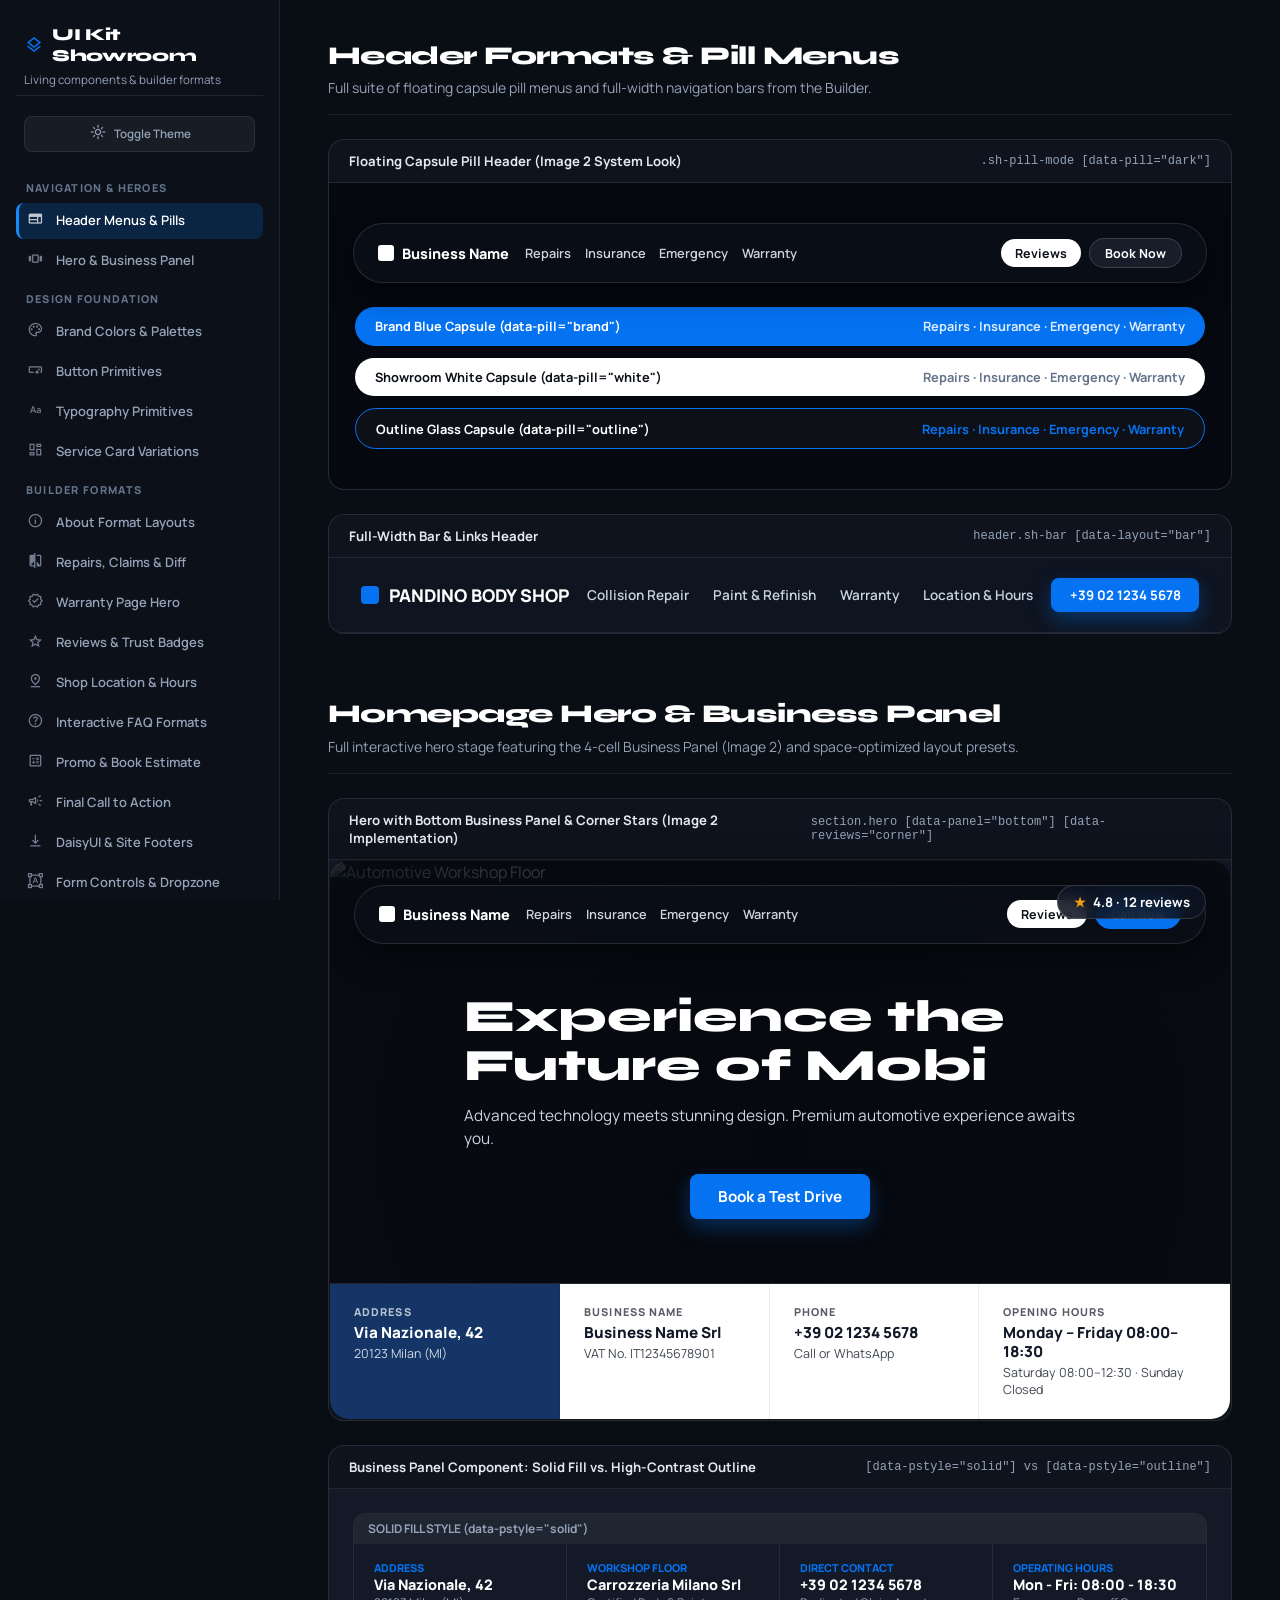
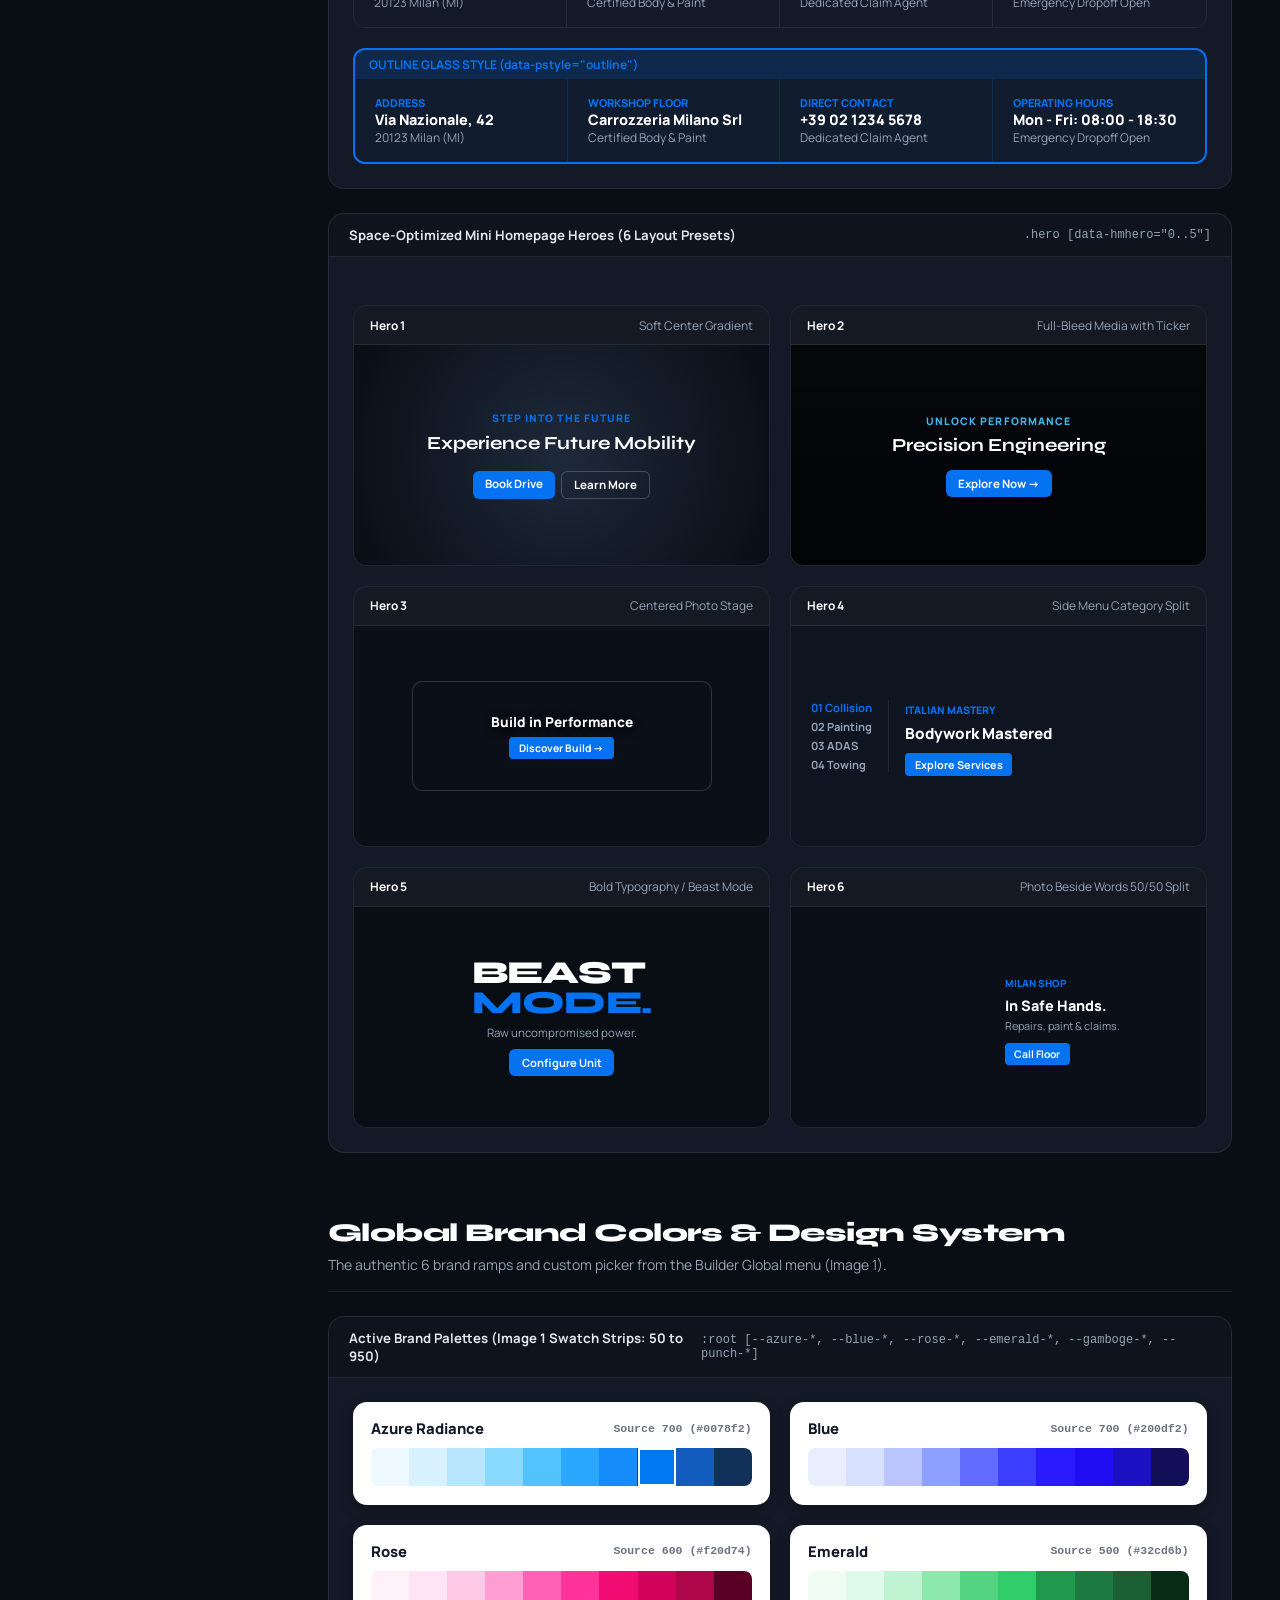
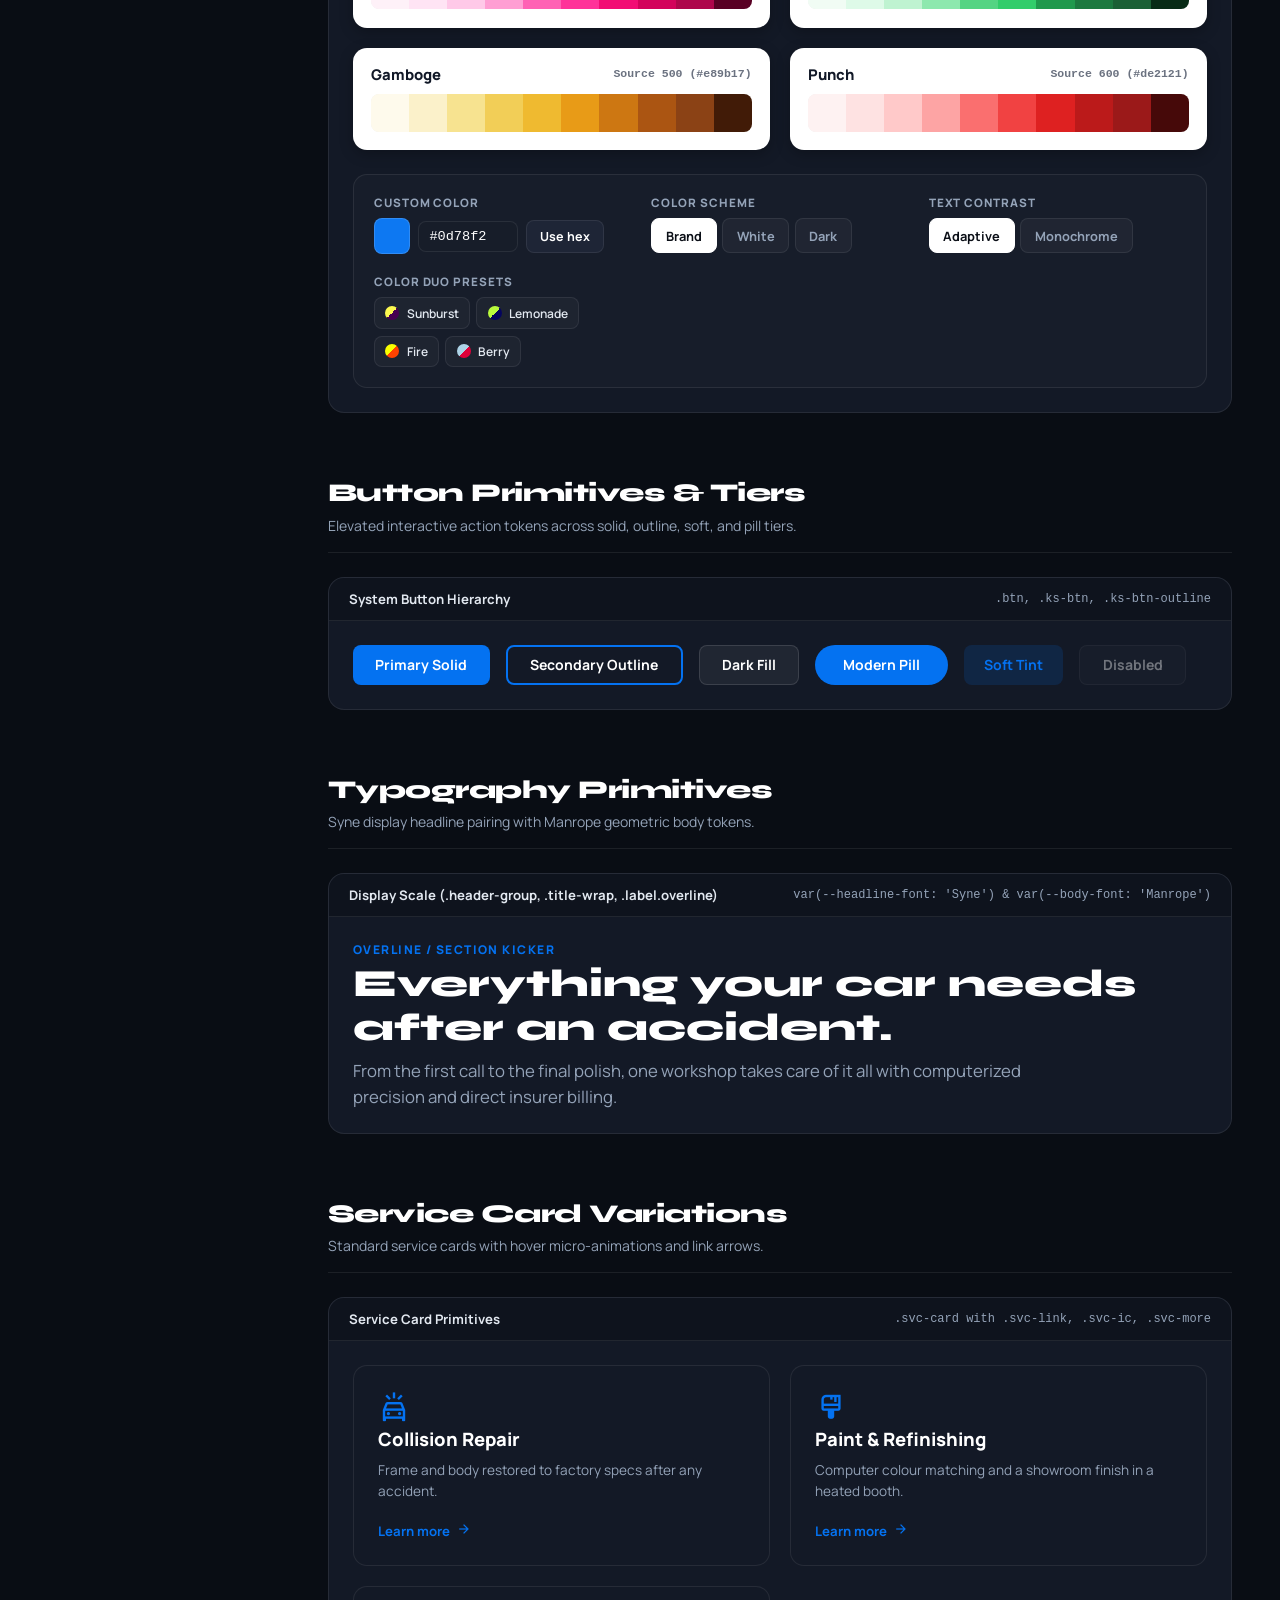
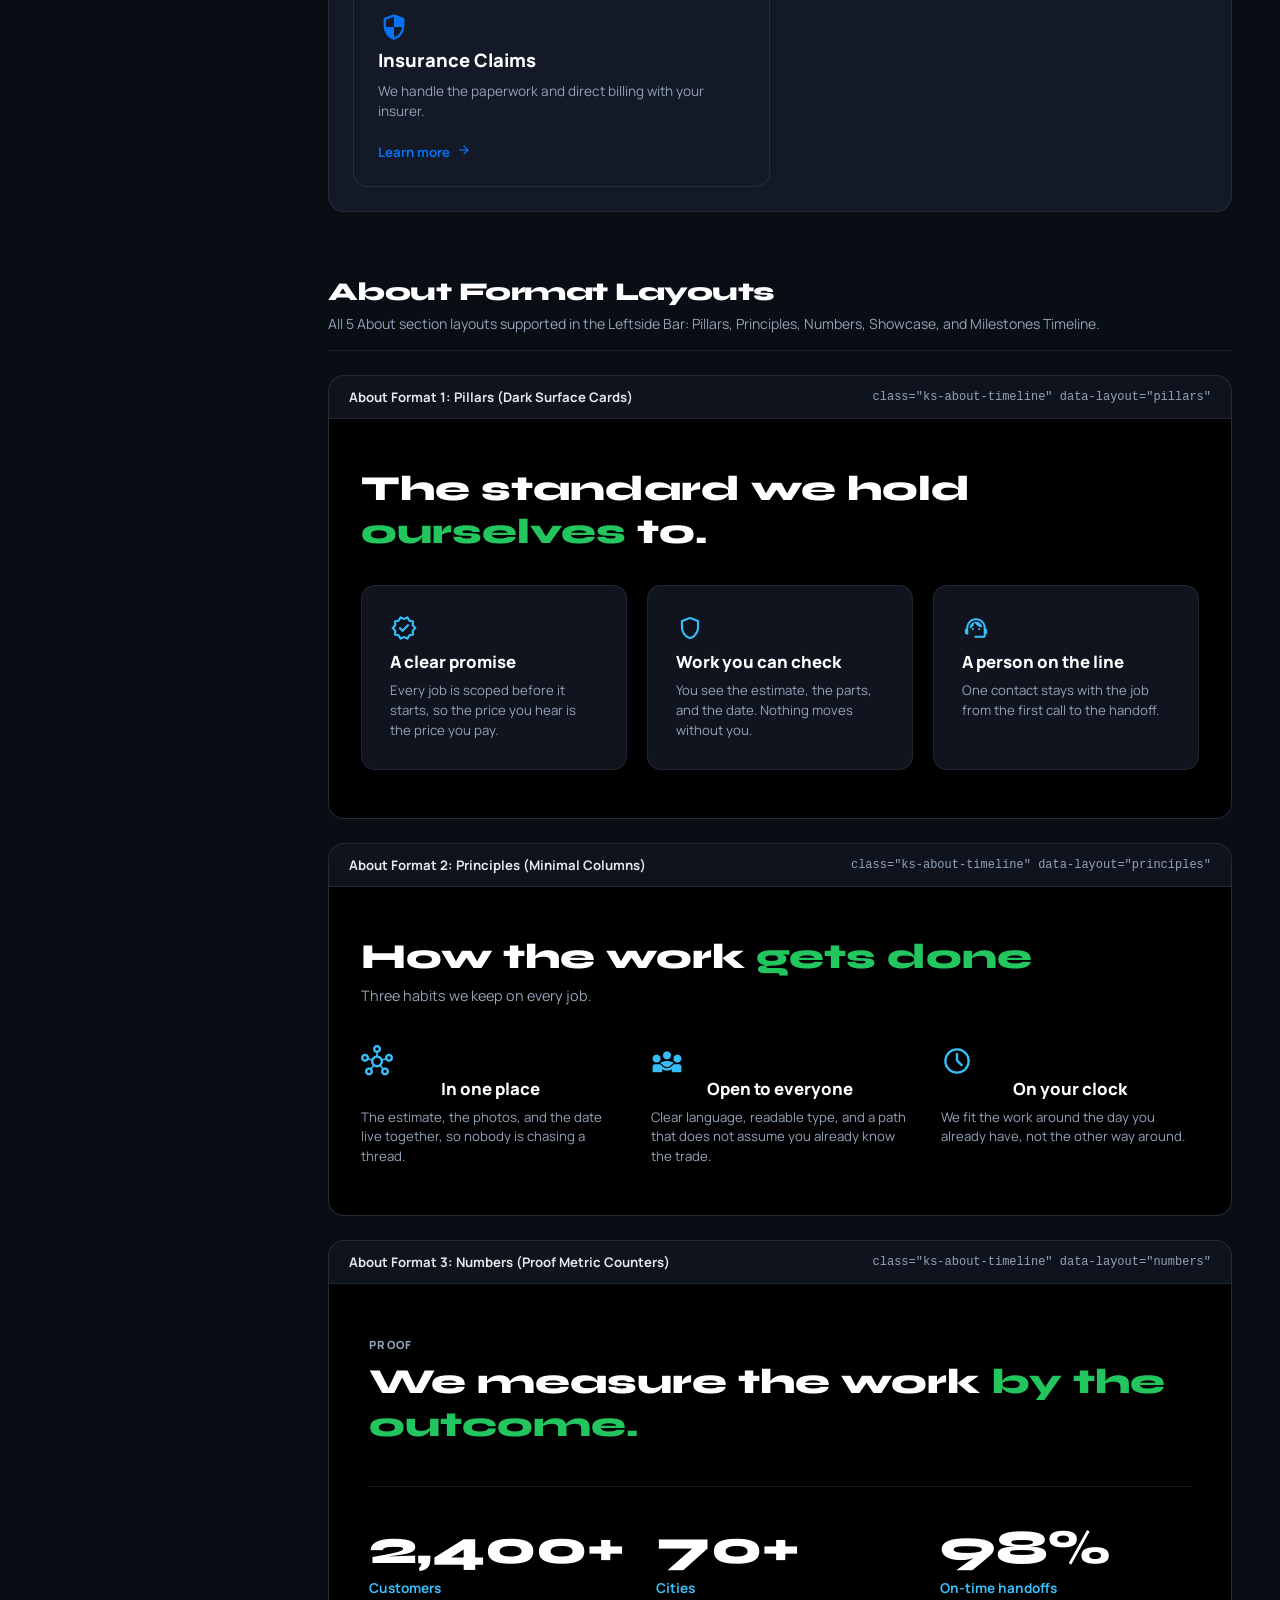
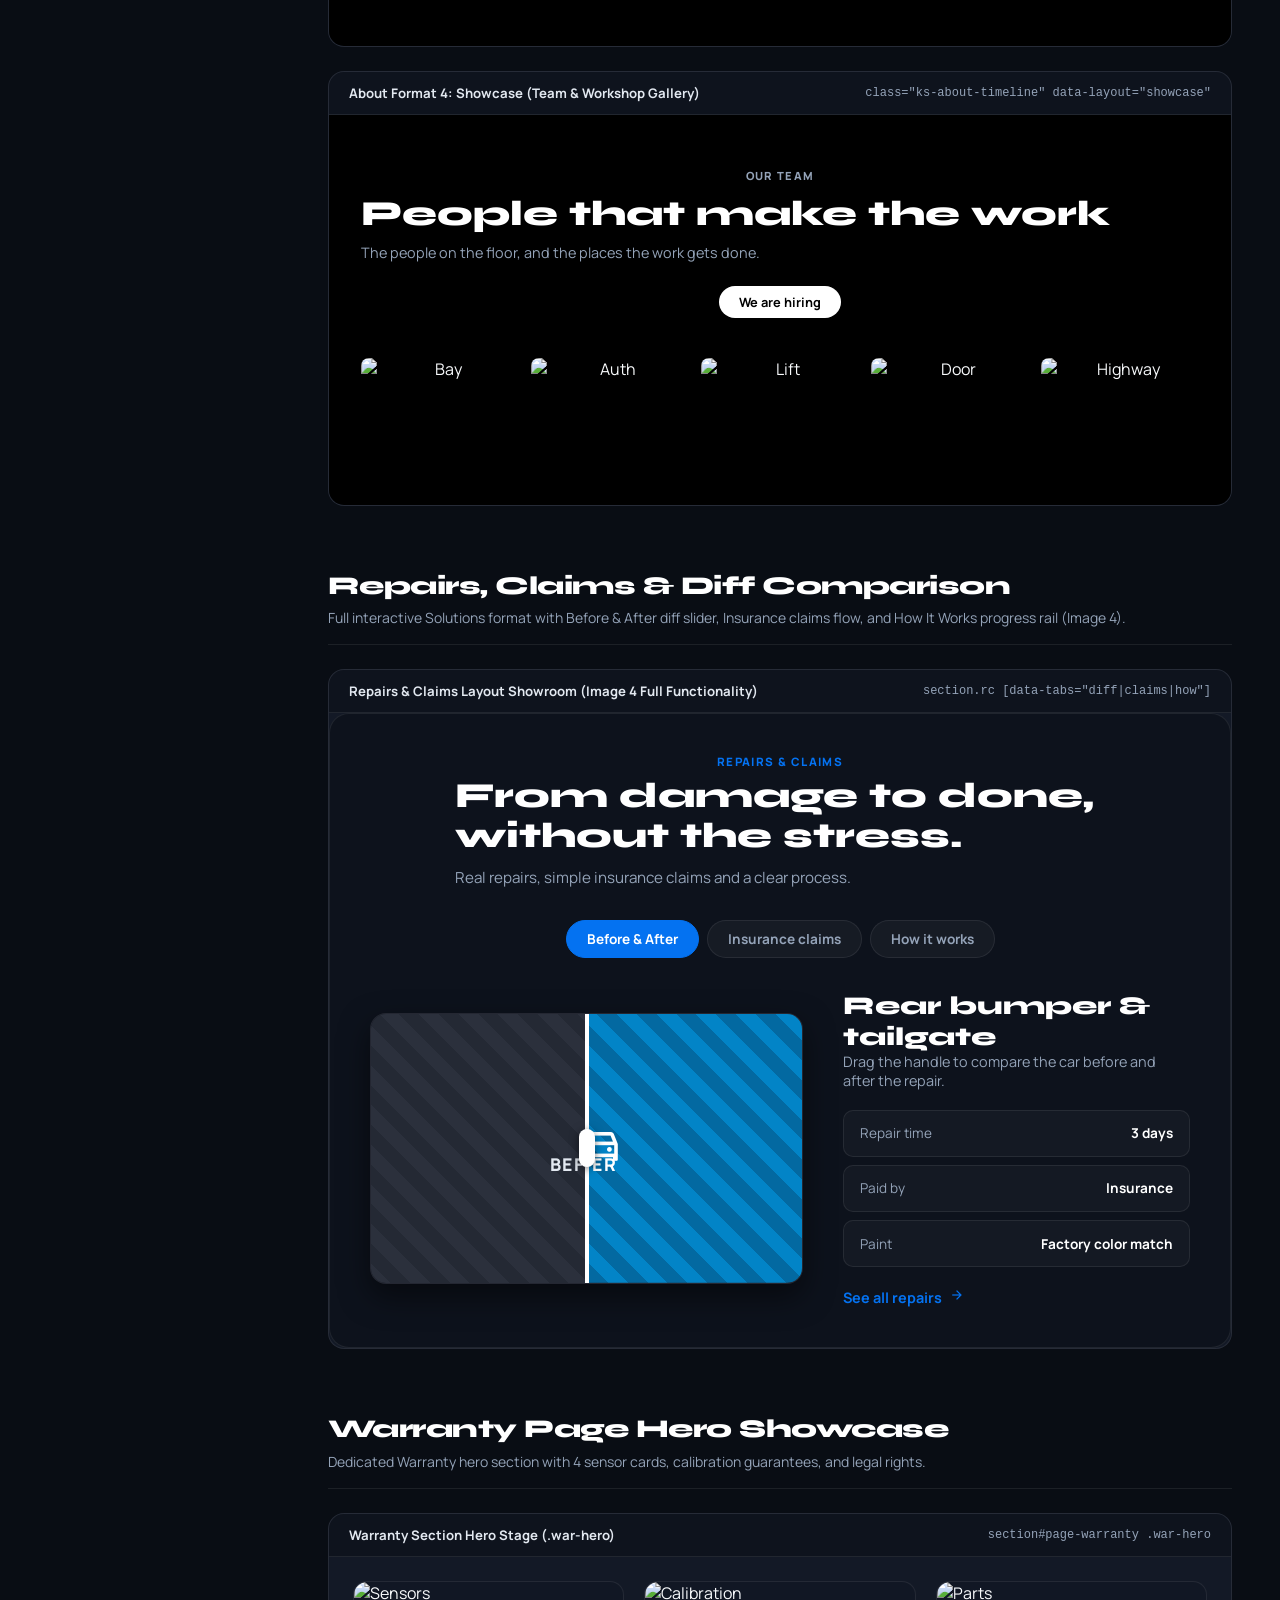
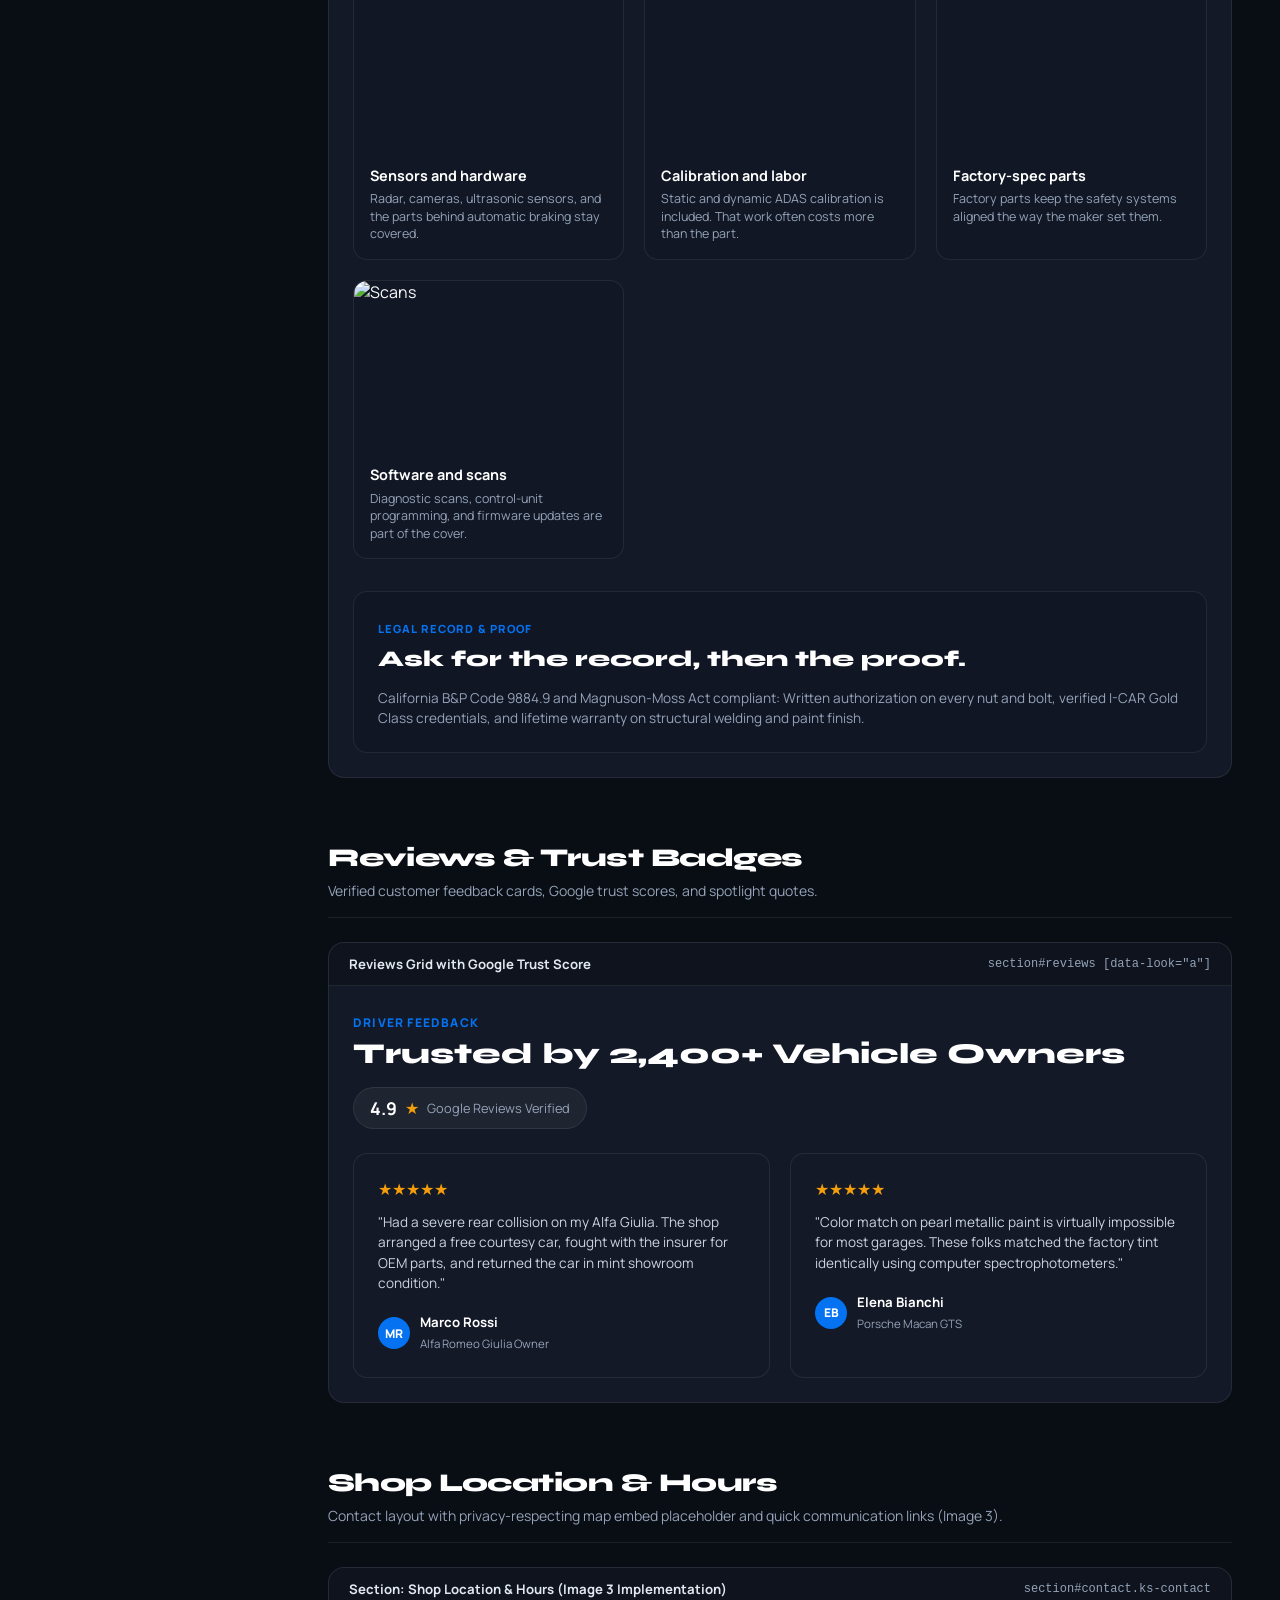
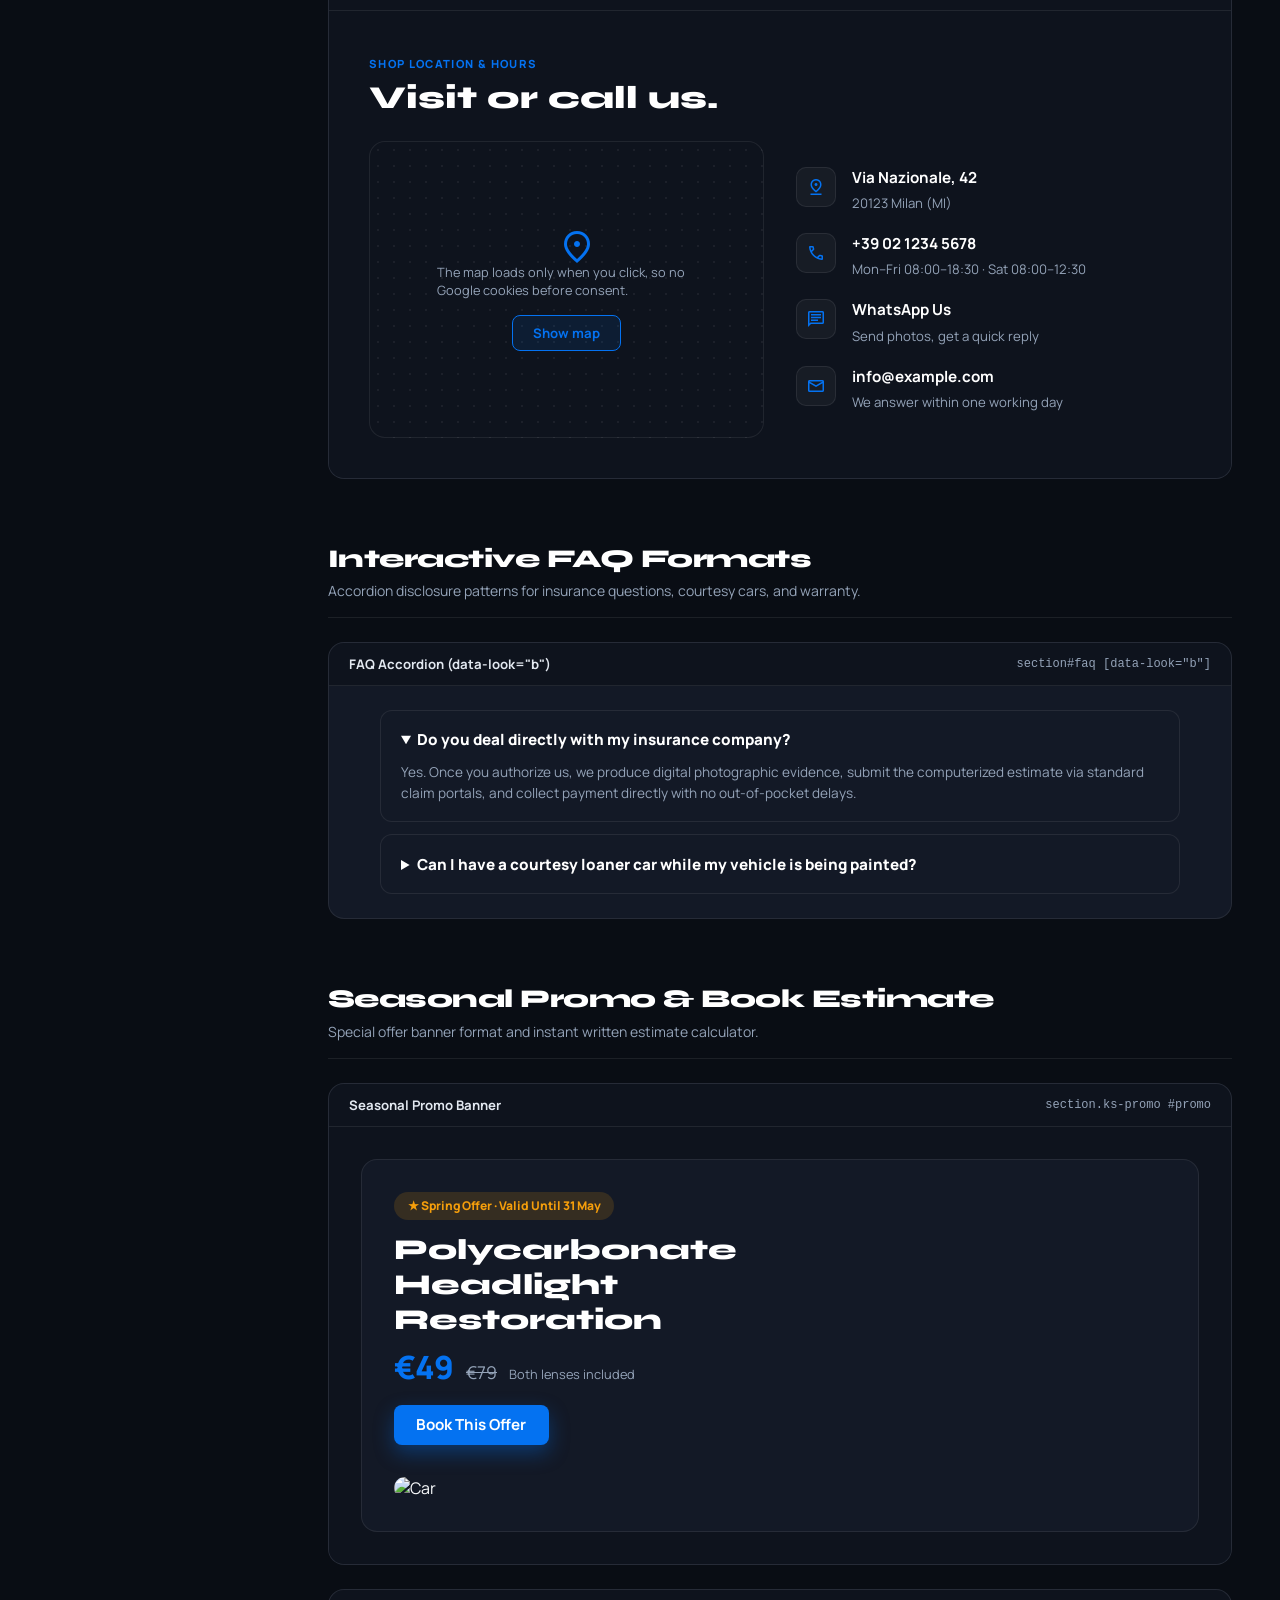
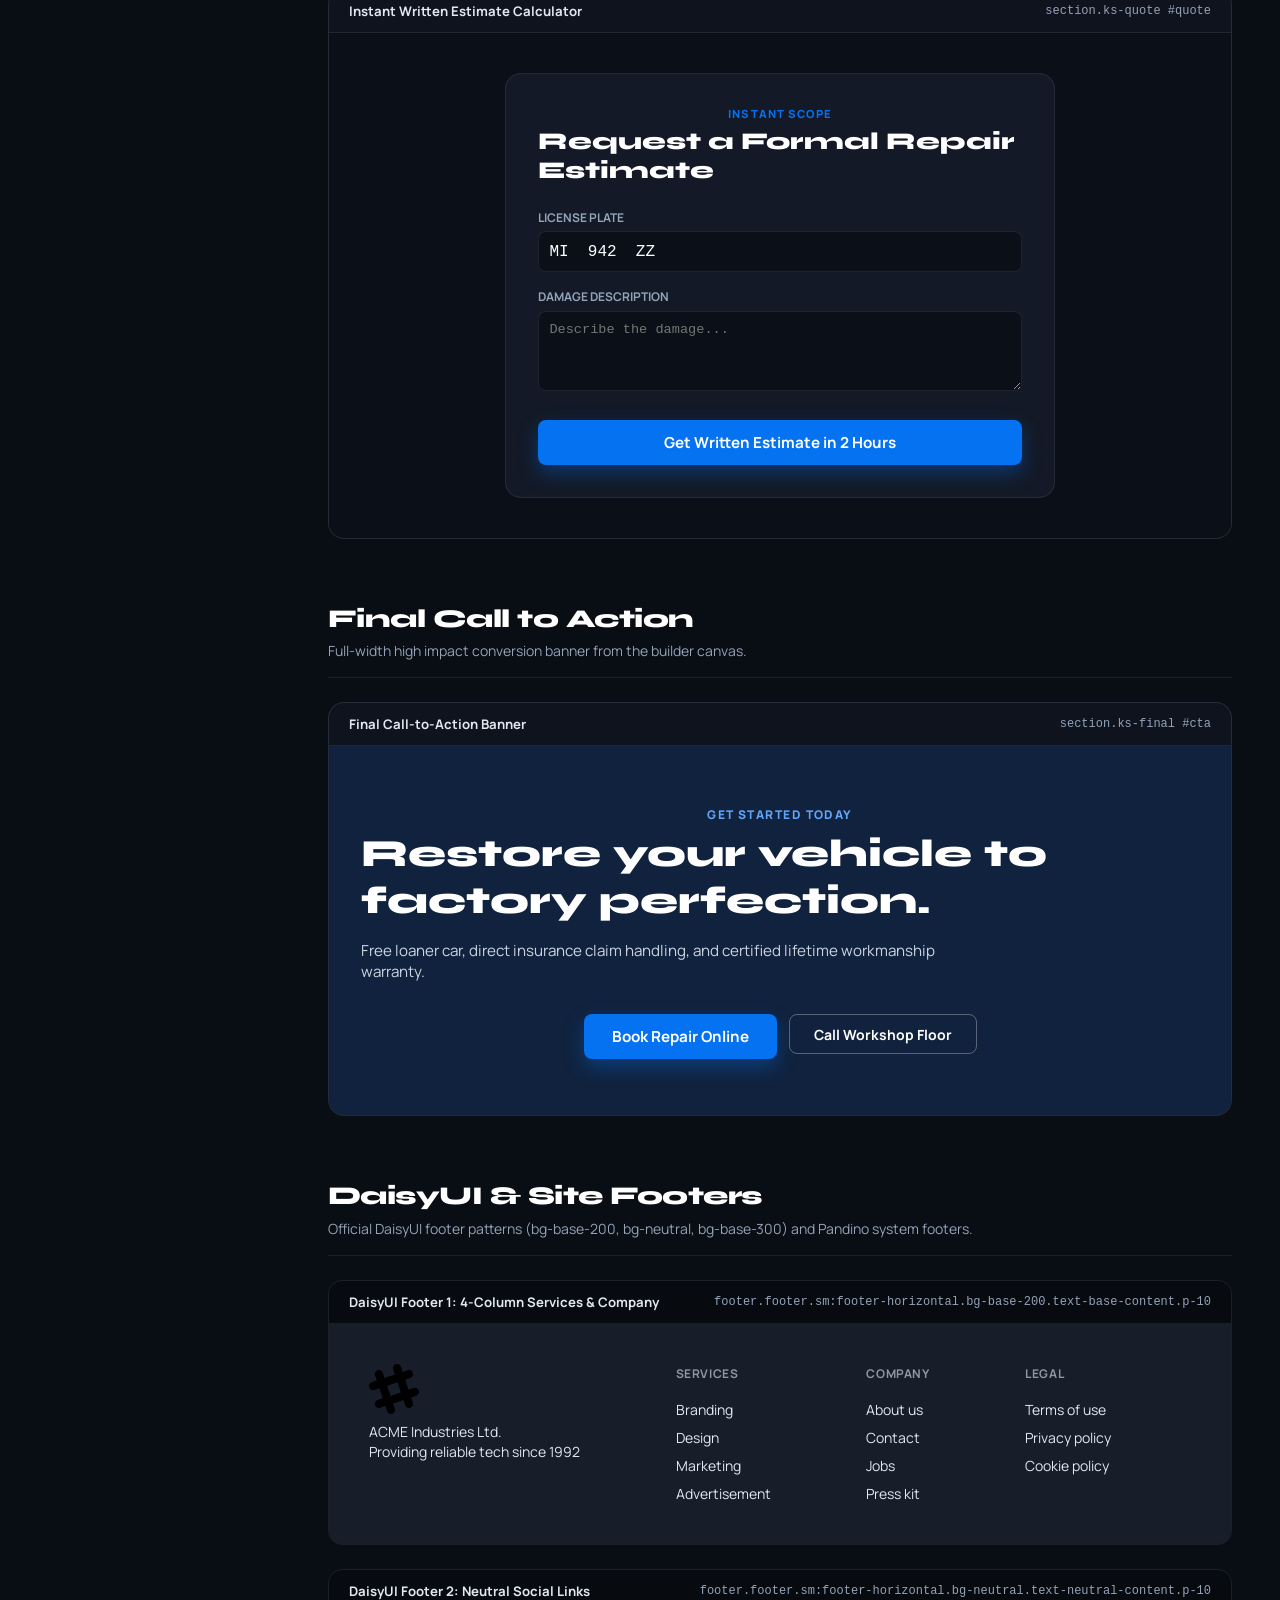
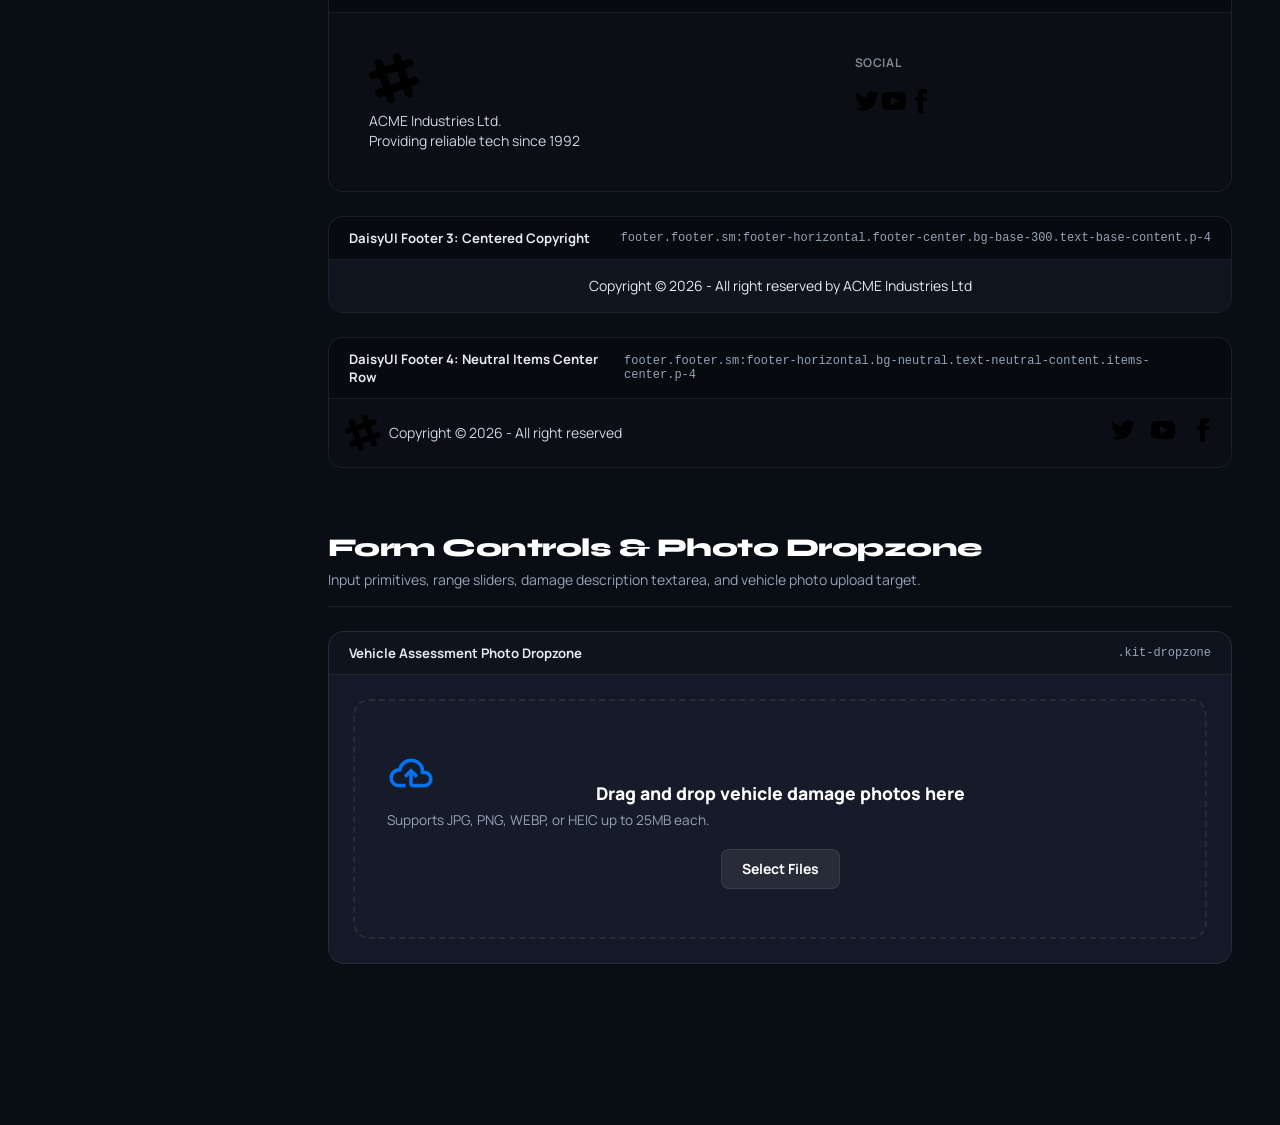
==== commit 682492a4: "feat(kit): redesign UI kit showroom with left sidebar, image 1-4 formats, daisyui footers, and inter" ====
--- a/kit.html
+++ b/kit.html
@@ -3,13 +3,13 @@
 <head>
   <meta charset="utf-8" />
   <meta name="viewport" content="width=device-width, initial-scale=1.0" />
-  <title>Pandino Design System · Complete Theme UI Kit &amp; Recipe Showroom</title>
+  <title>Pandino Design System · Living UI Kit &amp; Builder Showroom</title>
   
-  <!-- Fonts -->
+  <!-- Typography & Icons -->
   <link rel="stylesheet" href="https://fonts.googleapis.com/css2?family=Google+Sans:wght@400;500;600;700&family=Syne:wght@600;700;800&family=Manrope:wght@400;500;600;700;800&display=swap" />
   <link rel="stylesheet" href="https://fonts.googleapis.com/css2?family=Material+Symbols+Outlined:opsz,wght,FILL,GRAD@20..48,100..700,0..1,-50..200" />
   
-  <!-- Core Design System CSS Sheets -->
+  <!-- Core Design System Sheets -->
   <link rel="stylesheet" href="./css/tokens-base.css?v=kit-master" />
   <link rel="stylesheet" href="./css/services-components.css?v=kit-master" />
   <link rel="stylesheet" href="./css/about-timeline.css?v=kit-master" />
@@ -19,26 +19,28 @@
 
   <style>
     /* =========================================================
-       SHOWROOM THEME VARIABLES & BASE
+       SHOWROOM THEME TOKENS & SHELL
        ========================================================= */
     :root {
       --kit-bg: #090d14;
+      --kit-sidebar-bg: #0c1019;
       --kit-canvas: #0e131d;
       --kit-card-bg: #131926;
-      --kit-card-inner: #1a2234;
+      --kit-card-inner: #192234;
       --kit-border: rgba(255, 255, 255, 0.08);
       --kit-border-subtle: rgba(255, 255, 255, 0.04);
       --kit-text: #f8fafc;
       --kit-muted: #94a3b8;
-      --kit-wash: rgba(255, 255, 255, 0.04);
+      --kit-wash: rgba(255, 255, 255, 0.03);
       --kit-accent: var(--active-600, #0472f1);
-      --kit-accent-glow: rgba(4, 114, 241, 0.25);
+      --kit-accent-glow: rgba(4, 114, 241, 0.2);
       --kit-font-headline: 'Syne', sans-serif;
       --kit-font-body: 'Manrope', sans-serif;
     }
 
     body.kit-showroom-light {
       --kit-bg: #f4f6f9;
+      --kit-sidebar-bg: #ffffff;
       --kit-canvas: #ffffff;
       --kit-card-bg: #ffffff;
       --kit-card-inner: #f8fafc;
@@ -46,2494 +48,2711 @@
       --kit-border-subtle: rgba(0, 0, 0, 0.04);
       --kit-text: #0f172a;
       --kit-muted: #64748b;
-      --kit-wash: rgba(0, 0, 0, 0.03);
+      --kit-wash: rgba(0, 0, 0, 0.02);
     }
 
     html.kit-standalone-page,
     body.kit-standalone-page {
+      margin: 0;
+      padding: 0;
+      background: var(--kit-bg);
+      color: var(--kit-text);
+      font-family: var(--kit-font-body);
       overflow-y: auto !important;
       overflow-x: hidden !important;
       height: auto !important;
       min-height: 100vh !important;
-      overscroll-behavior: auto !important;
-      position: static !important;
-    }
-
-    body {
-      margin: 0;
-      padding: 0;
-      background: var(--kit-bg);
-      color: var(--kit-text);
-      font-family: var(--body-font, 'Manrope', sans-serif);
-      transition: background-color .25s ease, color .25s ease;
-      line-height: 1.5;
-      -webkit-font-smoothing: antialiased;
-    }
-
-    /* Top Chrome Sticky Header */
-    .kit-nav-top {
+      scroll-behavior: smooth;
+    }
+
+    /* 2-Column Desktop Shell: Fixed Left Sidebar + Scrollable Right Showroom */
+    .kit-shell {
+      display: flex;
+      min-height: 100vh;
+      width: 100%;
+    }
+
+    /* Left Sidebar */
+    .kit-sidebar {
+      width: 280px;
+      flex-shrink: 0;
       position: sticky;
       top: 0;
-      z-index: 1000;
-      background: color-mix(in oklab, var(--kit-bg) 88%, transparent);
-      backdrop-filter: blur(16px);
+      height: 100vh;
+      overflow-y: auto;
+      background: var(--kit-sidebar-bg);
+      border-right: 1px solid var(--kit-border);
+      padding: 1.5rem 1rem 3rem;
+      display: flex;
+      flex-direction: column;
+      gap: 1.25rem;
+      z-index: 100;
+      box-sizing: border-box;
+    }
+
+    .kit-sidebar::-webkit-scrollbar {
+      width: 5px;
+    }
+    .kit-sidebar::-webkit-scrollbar-thumb {
+      background: rgba(255, 255, 255, 0.12);
+      border-radius: 999px;
+    }
+
+    .kit-sidebar-brand {
+      padding: 0 0.5rem 0.5rem;
       border-bottom: 1px solid var(--kit-border);
-      padding: 12px 28px;
+    }
+    .kit-sidebar-title {
+      font-family: var(--kit-font-headline);
+      font-size: 1.05rem;
+      font-weight: 800;
+      letter-spacing: -0.02em;
+      color: #ffffff;
       display: flex;
       align-items: center;
-      justify-content: space-between;
-      gap: 16px;
-    }
-
-    .kit-nav-brand {
+      gap: 0.5rem;
+      margin: 0 0 0.35rem;
+    }
+    .kit-sidebar-sub {
+      font-size: 0.725rem;
+      color: var(--kit-muted);
+      margin: 0;
+    }
+
+    .kit-sidebar-actions {
+      display: flex;
+      gap: 0.5rem;
+      padding: 0 0.5rem;
+    }
+    .kit-mode-btn {
+      flex: 1;
+      padding: 0.45rem 0.6rem;
+      border-radius: 8px;
+      font-size: 0.725rem;
+      font-weight: 600;
+      background: rgba(255, 255, 255, 0.05);
+      color: var(--kit-muted);
+      border: 1px solid var(--kit-border);
+      cursor: pointer;
       display: flex;
       align-items: center;
-      gap: 12px;
+      justify-content: center;
+      gap: 0.35rem;
+      transition: all 0.2s;
+    }
+    .kit-mode-btn:hover {
+      background: rgba(255, 255, 255, 0.1);
+      color: #fff;
+    }
+
+    .kit-nav-group {
+      display: flex;
+      flex-direction: column;
+      gap: 0.25rem;
+    }
+    .kit-nav-group-title {
+      font-size: 0.68rem;
       font-weight: 800;
-      font-size: 1.15rem;
-      letter-spacing: -0.02em;
-      text-decoration: none;
-      color: var(--kit-text);
-      font-family: var(--headline-font, 'Syne', sans-serif);
-    }
-
-    .kit-nav-brand .material-symbols-outlined {
-      color: var(--active-500, #0472f1);
-      font-size: 26px;
-      line-height: 1;
-    }
-
-    .kit-nav-pills {
+      letter-spacing: 0.12em;
+      text-transform: uppercase;
+      color: #64748b;
+      padding: 0.5rem 0.6rem 0.25rem;
+    }
+
+    .kit-nav-link {
       display: flex;
       align-items: center;
-      gap: 8px;
-      overflow-x: auto;
-      padding: 4px 0;
-    }
-
-    .kit-nav-pill {
+      gap: 0.55rem;
+      padding: 0.5rem 0.7rem;
+      border-radius: 8px;
       font-size: 0.8125rem;
       font-weight: 600;
+      color: #94a3b8;
+      text-decoration: none;
+      transition: all 0.15s ease;
+      line-height: 1.2;
+    }
+    .kit-nav-link:hover {
+      color: #ffffff;
+      background: rgba(255, 255, 255, 0.05);
+    }
+    .kit-nav-link.active {
+      color: #ffffff;
+      background: var(--kit-accent-glow);
+      border-left: 3px solid var(--kit-accent);
+      padding-left: calc(0.7rem - 3px);
+    }
+    .kit-nav-link .material-symbols-outlined {
+      font-size: 1.05rem;
+      opacity: 0.75;
+    }
+
+    /* Right Content Area */
+    .kit-main {
+      flex: 1;
+      min-width: 0;
+      padding: 2.5rem 3rem 6rem;
+      box-sizing: border-box;
+      max-width: 1440px;
+    }
+
+    @media (max-width: 1024px) {
+      .kit-shell {
+        flex-direction: column;
+      }
+      .kit-sidebar {
+        width: 100%;
+        height: auto;
+        position: relative;
+        border-right: none;
+        border-bottom: 1px solid var(--kit-border);
+      }
+      .kit-main {
+        padding: 1.5rem 1.25rem 4rem;
+      }
+    }
+
+    /* Showroom Section Wrappers */
+    .kit-sec {
+      margin-bottom: 4rem;
+      scroll-margin-top: 2rem;
+    }
+    .kit-sec-head {
+      margin-bottom: 1.5rem;
+      padding-bottom: 1rem;
+      border-bottom: 1px solid var(--kit-border);
+    }
+    .kit-sec-title {
+      font-family: var(--kit-font-headline);
+      font-size: 1.6rem;
+      font-weight: 800;
+      letter-spacing: -0.02em;
+      margin: 0 0 0.4rem;
+      color: #ffffff;
+    }
+    .kit-sec-desc {
+      font-size: 0.875rem;
       color: var(--kit-muted);
-      text-decoration: none;
-      padding: 6px 12px;
-      border-radius: 99px;
-      border: 1px solid transparent;
-      white-space: nowrap;
-      transition: all 0.15s ease;
-    }
-
-    .kit-nav-pill:hover,
-    .kit-nav-pill.active {
-      color: var(--kit-text);
-      background: var(--kit-wash);
-      border-color: var(--kit-border);
-    }
-
-    .kit-nav-actions {
-      display: flex;
-      align-items: center;
-      gap: 10px;
-    }
-
-    .kit-btn-tool {
-      display: inline-flex;
-      align-items: center;
-      gap: 6px;
-      padding: 8px 14px;
-      border-radius: 8px;
-      border: 1px solid var(--kit-border);
-      background: var(--kit-card-bg);
-      color: var(--kit-text);
-      font-size: 0.85rem;
-      font-weight: 600;
-      cursor: pointer;
-      text-decoration: none;
-      transition: all .15s ease;
-    }
-
-    .kit-btn-tool:hover {
-      border-color: var(--active-500, #0472f1);
-      color: var(--active-500, #0472f1);
-      transform: translateY(-1px);
-    }
-
-    /* Container */
-    .kit-container {
-      max-width: 1360px;
-      margin: 0 auto;
-      padding: 40px 28px 120px;
-      display: flex;
-      flex-direction: column;
-      gap: 64px;
-    }
-
-    /* Section Headers */
-    .kit-sec-head {
-      border-bottom: 1px solid var(--kit-border);
-      padding-bottom: 16px;
-      margin-bottom: 28px;
-      display: flex;
-      align-items: flex-end;
-      justify-content: space-between;
-      gap: 16px;
-    }
-
-    .kit-sec-head h2 {
       margin: 0;
-      font-family: var(--headline-font, 'Syne', sans-serif);
-      font-size: 1.85rem;
-      font-weight: 700;
-      letter-spacing: -0.025em;
-      color: var(--kit-text);
-    }
-
-    .kit-sec-head p {
-      margin: 6px 0 0;
-      color: var(--kit-muted);
-      font-size: 0.95rem;
-    }
-
-    .kit-chapter-tag {
-      font-size: 0.75rem;
-      font-weight: 700;
-      letter-spacing: 0.08em;
-      text-transform: uppercase;
-      color: var(--active-500, #0472f1);
-      margin-bottom: 4px;
-      display: block;
-    }
-
-    /* Palette picker */
-    .kit-palette-picker {
-      display: flex;
-      flex-wrap: wrap;
-      gap: 8px;
-      align-items: center;
-    }
-
-    .kit-color-dot {
-      width: 28px;
-      height: 28px;
-      border-radius: 99px;
-      border: 2px solid transparent;
-      cursor: pointer;
-      transition: transform .15s ease, border-color .15s ease;
-    }
-
-    .kit-color-dot:hover, .kit-color-dot.active {
-      transform: scale(1.18);
-      border-color: #ffffff;
-    }
-
-    /* Swatches Grid */
-    .kit-swatches-grid {
-      display: grid;
-      grid-template-columns: repeat(auto-fit, minmax(180px, 1fr));
-      gap: 14px;
-    }
-
-    .kit-swatch-card {
-      background: var(--kit-card-bg);
-      border: 1px solid var(--kit-border);
-      border-radius: 12px;
-      overflow: hidden;
-      display: flex;
-      flex-direction: column;
-      box-shadow: 0 4px 12px rgba(0,0,0,0.06);
-    }
-
-    .kit-swatch-box {
-      height: 72px;
-      width: 100%;
-      display: flex;
-      align-items: center;
-      justify-content: center;
-      font-weight: 700;
-      font-size: 0.875rem;
-    }
-
-    /* Surface Comparison Box */
-    .kit-surface-demo {
-      display: grid;
-      grid-template-columns: 1fr 1fr;
-      gap: 24px;
-    }
-    @media (max-width: 900px) {
-      .kit-surface-demo { grid-template-columns: 1fr; }
-    }
-    .kit-surface-box {
-      border-radius: 18px;
-      padding: 36px 32px;
-      border: 1px solid var(--kit-border);
-      display: flex;
-      flex-direction: column;
-      gap: 20px;
-      box-shadow: 0 4px 20px rgba(0,0,0,0.08);
-    }
-    .kit-surface-box.light {
-      background: #ffffff !important;
-      color: #111827 !important;
-    }
-    .kit-surface-box.dark {
-      background: #111315 !important;
-      color: #ffffff !important;
-    }
-    .kit-surface-title {
-      font-size: 0.8rem;
-      font-weight: 700;
-      text-transform: uppercase;
-      letter-spacing: 0.08em;
-      opacity: 0.7;
-    }
-
-    .kit-swatch-meta {
-      padding: 10px 12px;
-      display: flex;
-      flex-direction: column;
-      gap: 4px;
-      font-size: 0.8rem;
-    }
-
-    .kit-swatch-meta strong {
-      font-size: 0.9rem;
-      color: var(--kit-text);
-    }
-
-    .kit-swatch-meta code {
-      font-family: monospace;
-      color: var(--kit-muted);
-    }
-
-    .kit-badge {
-      display: inline-flex;
-      align-items: center;
-      padding: 3px 7px;
-      border-radius: 4px;
-      font-size: 0.725rem;
-      font-weight: 700;
-      width: fit-content;
-      margin-top: 4px;
-    }
-    .kit-badge.pass { background: #064e3b; color: #6ee7b7; }
-    .kit-badge.fail { background: #7f1d1d; color: #fca5a5; }
-
-    /* =========================================================
-       PREMIUM BUTTON PRIMITIVES & TIERS (Design System Source)
-       ========================================================= */
-    .btn-showcase-matrix {
-      display: grid;
-      grid-template-columns: repeat(auto-fit, minmax(360px, 1fr));
-      gap: 24px;
-    }
-
-    .btn-showcase-card {
+      line-height: 1.5;
+    }
+
+    .kit-box {
       background: var(--kit-card-bg);
       border: 1px solid var(--kit-border);
       border-radius: 16px;
-      padding: 24px;
-      display: flex;
-      flex-direction: column;
-      gap: 18px;
-    }
-
-    .btn-showcase-title {
-      font-size: 0.9rem;
+      overflow: hidden;
+      margin-bottom: 1.5rem;
+    }
+    .kit-box-head {
+      display: flex;
+      align-items: center;
+      justify-content: space-between;
+      padding: 0.75rem 1.25rem;
+      background: rgba(0, 0, 0, 0.25);
+      border-bottom: 1px solid var(--kit-border);
+      font-size: 0.75rem;
+      color: var(--kit-muted);
+      font-family: ui-monospace, SFMono-Regular, Menlo, monospace;
+    }
+    .kit-box-title {
       font-weight: 700;
+      color: #e2e8f0;
+      font-family: var(--kit-font-body);
+      font-size: 0.825rem;
+    }
+    .kit-box-body {
+      padding: 1.5rem;
+    }
+
+    /* =========================================================
+       IMAGE 1: GLOBAL BRAND COLOR PALETTES
+       ========================================================= */
+    .kit-palettes-grid {
+      display: grid;
+      grid-template-columns: repeat(auto-fit, minmax(320px, 1fr));
+      gap: 1.25rem;
+      margin-bottom: 1.5rem;
+    }
+    .palette-card-ui {
+      background: #ffffff;
+      border-radius: 14px;
+      padding: 1rem 1.15rem 1.15rem;
+      color: #17191c;
+      box-shadow: 0 4px 14px rgba(0,0,0,0.25);
+    }
+    .palette-card-ui .pal-name {
+      font-weight: 800;
+      font-size: 0.925rem;
+      margin-bottom: 0.65rem;
+      color: #111827;
+      display: flex;
+      justify-content: space-between;
+      align-items: center;
+    }
+    .palette-card-ui .pal-strip {
+      display: flex;
+      border-radius: 8px;
+      overflow: hidden;
+      height: 38px;
+      box-shadow: inset 0 0 0 1px rgba(0,0,0,0.06);
+    }
+    .pal-swatch-btn {
+      flex: 1;
+      border: none;
+      cursor: pointer;
+      padding: 0;
+      position: relative;
+      transition: transform 0.15s;
+    }
+    .pal-swatch-btn:hover {
+      transform: scaleY(1.1);
+      z-index: 2;
+    }
+    .pal-swatch-btn.active::after {
+      content: '';
+      position: absolute;
+      inset: 0;
+      border: 2px solid #ffffff;
+      box-shadow: 0 0 0 1px rgba(0,0,0,0.5);
+    }
+
+    /* Controls Row: Custom Color, Scheme, Text Contrast */
+    .kit-color-meta-row {
+      display: grid;
+      grid-template-columns: repeat(auto-fit, minmax(240px, 1fr));
+      gap: 1.25rem;
+      padding: 1.25rem;
+      background: rgba(255,255,255,0.02);
+      border-radius: 14px;
+      border: 1px solid var(--kit-border);
+      margin-top: 1rem;
+    }
+    .kit-color-ctrl-label {
+      font-size: 0.725rem;
+      font-weight: 800;
       text-transform: uppercase;
       letter-spacing: 0.08em;
       color: var(--kit-muted);
-      border-bottom: 1px solid var(--kit-border-subtle);
-      padding-bottom: 8px;
-      display: flex;
-      justify-content: space-between;
+      margin-bottom: 0.5rem;
+      display: block;
+    }
+    .kit-hex-field {
+      display: flex;
       align-items: center;
-    }
-
-    .btn-showcase-row {
+      gap: 0.5rem;
+    }
+    .kit-hex-preview {
+      width: 36px;
+      height: 36px;
+      border-radius: 8px;
+      background: #0d78f2;
+      border: 1px solid rgba(255,255,255,0.15);
+      cursor: pointer;
+      flex-shrink: 0;
+    }
+    .kit-hex-input {
+      background: #171d29;
+      border: 1px solid var(--kit-border);
+      color: #fff;
+      font-family: ui-monospace, Menlo, monospace;
+      padding: 0.45rem 0.65rem;
+      border-radius: 8px;
+      font-size: 0.85rem;
+      width: 100px;
+    }
+    .kit-hex-btn {
+      background: #1e2536;
+      border: 1px solid var(--kit-border);
+      color: #fff;
+      padding: 0.45rem 0.8rem;
+      border-radius: 8px;
+      font-size: 0.78rem;
+      font-weight: 700;
+      cursor: pointer;
+      transition: background 0.15s;
+    }
+    .kit-hex-btn:hover {
+      background: var(--kit-accent);
+    }
+
+    .kit-chip-group {
+      display: flex;
+      gap: 0.35rem;
+    }
+    .kit-chip-btn {
+      padding: 0.45rem 0.85rem;
+      border-radius: 8px;
+      border: 1px solid var(--kit-border);
+      background: rgba(255,255,255,0.04);
+      color: var(--kit-muted);
+      font-size: 0.8rem;
+      font-weight: 700;
+      cursor: pointer;
+      transition: all 0.15s;
+    }
+    .kit-chip-btn.active {
+      background: #ffffff;
+      color: #0b0f17;
+      border-color: #ffffff;
+    }
+
+    /* Color Duos */
+    .kit-duo-chips {
       display: flex;
       flex-wrap: wrap;
-      align-items: center;
-      gap: 12px;
-    }
-
-    /* AUTHENTIC PREMIUM BUTTON CLASSES */
-    .btn.ks-btn,
-    .btn.cta-primary {
-      background: var(--active-600, #0472f1) !important;
-      color: #ffffff !important;
-      font-family: var(--body-font, 'Manrope', sans-serif);
-      font-weight: 600;
-      font-size: 0.925rem;
-      padding: 10px 22px;
-      border-radius: 10px;
-      border: 1px solid color-mix(in oklab, var(--active-600, #0472f1) 85%, #000);
-      box-shadow: 0 4px 14px color-mix(in oklab, var(--active-600, #0472f1) 35%, transparent), inset 0 1px 0 rgba(255, 255, 255, 0.25);
-      transition: all 0.2s cubic-bezier(0.16, 1, 0.3, 1);
-      cursor: pointer;
+      gap: 0.4rem;
+    }
+    .kit-duo-btn {
       display: inline-flex;
       align-items: center;
-      gap: 8px;
+      gap: 0.45rem;
+      padding: 0.4rem 0.65rem;
+      border-radius: 8px;
+      border: 1px solid var(--kit-border);
+      background: rgba(255,255,255,0.03);
+      color: #e2e8f0;
+      font-size: 0.75rem;
+      font-weight: 600;
+      cursor: pointer;
+      transition: background 0.15s;
+    }
+    .kit-duo-btn:hover {
+      background: rgba(255,255,255,0.08);
+    }
+    .kit-duo-dot {
+      width: 14px;
+      height: 14px;
+      border-radius: 50%;
+      background: linear-gradient(135deg, var(--a) 50%, var(--b) 50%);
+      display: inline-block;
+    }
+
+    /* =========================================================
+       IMAGE 2: PILL MENUS & HERO WITH BUSINESS PANEL
+       ========================================================= */
+    .kit-pill-header-mockup {
+      display: flex;
+      align-items: center;
+      justify-content: space-between;
+      gap: 0.75rem;
+      padding: 0.85rem 1.5rem;
+      background: rgba(11, 15, 23, 0.85);
+      border-radius: 999px;
+      border: 1px solid rgba(255, 255, 255, 0.12);
+      backdrop-filter: blur(16px);
+      box-shadow: 0 10px 30px rgba(0,0,0,0.5);
+      max-width: 900px;
+      margin: 0 auto 1.5rem;
+    }
+    .kit-pill-nav {
+      display: flex;
+      align-items: center;
+      gap: 1rem;
+    }
+    .kit-pill-brand {
+      display: flex;
+      align-items: center;
+      gap: 0.5rem;
+      font-weight: 800;
+      color: #fff;
+      font-size: 0.9rem;
+    }
+    .kit-pill-icon {
+      width: 16px;
+      height: 16px;
+      background: #ffffff;
+      border-radius: 3px;
+    }
+    .kit-pill-links {
+      display: flex;
+      align-items: center;
+      gap: 0.85rem;
+    }
+    .kit-pill-link {
+      color: #cbd5e1;
       text-decoration: none;
-      line-height: 1.2;
-    }
-
-    .btn.ks-btn:hover,
-    .btn.cta-primary:hover {
-      transform: translateY(-2px);
-      background: var(--active-500, #2aa7ff) !important;
-      box-shadow: 0 8px 22px color-mix(in oklab, var(--active-600, #0472f1) 45%, transparent), inset 0 1px 0 rgba(255, 255, 255, 0.35);
-      color: #ffffff !important;
-    }
-
-    .btn.ks-btn:active,
-    .btn.cta-primary:active {
-      transform: translateY(0);
-      box-shadow: 0 2px 6px color-mix(in oklab, var(--active-600, #0472f1) 35%, transparent);
-    }
-
-    .btn.ks-btn-outline,
-    .btn.cta-second {
-      background: color-mix(in oklab, var(--surface-wash, #ffffff) 6%, transparent) !important;
-      color: currentColor !important;
-      font-family: var(--body-font, 'Manrope', sans-serif);
+      font-size: 0.8rem;
       font-weight: 600;
-      font-size: 0.925rem;
-      padding: 10px 22px;
-      border-radius: 10px;
-      border: 1.5px solid color-mix(in oklab, currentColor 28%, transparent);
-      backdrop-filter: blur(8px);
-      transition: all 0.2s cubic-bezier(0.16, 1, 0.3, 1);
-      cursor: pointer;
-      display: inline-flex;
-      align-items: center;
-      gap: 8px;
+      transition: color 0.15s;
+    }
+    .kit-pill-link:hover {
+      color: #fff;
+    }
+    .kit-pill-badge-rev {
+      background: #ffffff;
+      color: #0b0f17;
+      padding: 0.35rem 0.85rem;
+      border-radius: 999px;
+      font-size: 0.78rem;
+      font-weight: 700;
       text-decoration: none;
-      line-height: 1.2;
-    }
-
-    .btn.ks-btn-outline:hover,
-    .btn.cta-second:hover {
-      background: color-mix(in oklab, var(--active-500, #0472f1) 14%, transparent) !important;
-      border-color: var(--active-500, #0472f1) !important;
-      color: var(--active-500, #0472f1) !important;
-      transform: translateY(-2px);
-    }
-
-    .btn.btn-pill {
-      border-radius: 999px !important;
-    }
-
-    .btn.btn-square-corner {
-      border-radius: 0px !important;
-    }
-
-    /* Segmented Tier Buttons */
-    .tier-btn {
-      display: inline-flex;
-      align-items: center;
-      gap: 6px;
-      padding: 7px 14px;
-      border-radius: 8px;
-      font-size: 0.8125rem;
-      font-weight: 600;
-      border: 1px solid var(--kit-border);
-      background: var(--kit-wash);
-      color: var(--kit-muted);
-      cursor: pointer;
-      transition: all .15s ease;
-      font-family: var(--body-font, 'Manrope', sans-serif);
-    }
-
-    .tier-btn:hover {
-      color: var(--kit-text);
-      border-color: var(--kit-border);
-      background: color-mix(in oklab, var(--kit-wash) 150%, transparent);
-    }
-
-    .tier-btn.active {
-      background: var(--active-600, #0472f1) !important;
-      color: #ffffff !important;
-      border-color: var(--active-500, #2aa7ff) !important;
-      box-shadow: 0 2px 10px color-mix(in oklab, var(--active-600) 35%, transparent);
-    }
-
-    /* Step Badges */
-    .step-badge {
-      display: inline-flex;
-      align-items: center;
-      justify-content: center;
-      width: 32px;
-      height: 32px;
-      border-radius: 8px;
-      background: color-mix(in oklab, var(--active-500, #0472f1) 14%, #ffffff);
-      color: var(--active-600, #0472f1);
+    }
+    .kit-pill-cta {
+      background: #171d29;
+      color: #ffffff;
+      border: 1px solid rgba(255,255,255,0.15);
+      padding: 0.35rem 0.95rem;
+      border-radius: 999px;
+      font-size: 0.78rem;
       font-weight: 700;
-      font-size: 0.8125rem;
-      line-height: 1;
-    }
-
-    /* =========================================================
-       RECIPE PREVIEW WRAPPERS
-       ========================================================= */
-    .kit-recipe-box {
-      background: var(--kit-card-bg);
-      border: 1px solid var(--kit-border);
+    }
+
+    /* Hero Section with Attached Bottom Business Panel (Image 2) */
+    .kit-hero-showcase-stage {
+      position: relative;
       border-radius: 20px;
       overflow: hidden;
+      min-height: 480px;
       display: flex;
       flex-direction: column;
-      box-shadow: 0 8px 30px rgba(0, 0, 0, 0.12);
-      transition: border-color .2s ease;
-    }
-
-    .kit-recipe-box:hover {
-      border-color: color-mix(in oklab, var(--active-500) 40%, var(--kit-border));
-    }
-
-    .kit-recipe-header {
-      padding: 16px 24px;
-      background: color-mix(in oklab, var(--kit-card-bg) 95%, #000);
-      border-bottom: 1px solid var(--kit-border);
-      display: flex;
-      align-items: center;
       justify-content: space-between;
-      flex-wrap: wrap;
-      gap: 12px;
-    }
-
-    .kit-recipe-id {
-      display: flex;
-      align-items: center;
-      gap: 10px;
-    }
-
-    .kit-recipe-badge {
-      font-size: 0.75rem;
+      border: 1px solid var(--kit-border);
+      background: #000;
+      box-shadow: 0 16px 40px rgba(0,0,0,0.6);
+    }
+    .kit-hero-backdrop {
+      position: absolute;
+      inset: 0;
+      z-index: 1;
+    }
+    .kit-hero-backdrop img,
+    .kit-hero-backdrop video {
+      width: 100%;
+      height: 100%;
+      object-fit: cover;
+      opacity: 0.65;
+    }
+    .kit-hero-overlay {
+      position: absolute;
+      inset: 0;
+      background: radial-gradient(circle at center, rgba(14, 21, 35, 0.4) 0%, rgba(9, 13, 20, 0.85) 100%);
+      z-index: 2;
+    }
+    .kit-hero-top-stage {
+      position: relative;
+      z-index: 3;
+      padding: 1.5rem 1.5rem 0;
+    }
+    .kit-hero-center-copy {
+      position: relative;
+      z-index: 3;
+      text-align: center;
+      padding: 3rem 1.5rem 4rem;
+      max-width: 680px;
+      margin: 0 auto;
+    }
+    .kit-hero-center-copy h1 {
+      font-family: var(--kit-font-headline);
+      font-size: clamp(2rem, 3.5vw, 3.25rem);
+      font-weight: 800;
+      color: #ffffff;
+      line-height: 1.1;
+      margin: 0 0 0.85rem;
+    }
+    .kit-hero-center-copy p {
+      font-size: clamp(0.875rem, 1.2vw, 1.05rem);
+      color: #cbd5e1;
+      margin: 0 0 1.5rem;
+      line-height: 1.5;
+    }
+    .kit-hero-cta-btn {
+      background: #0472f1;
+      color: #ffffff;
       font-weight: 700;
-      text-transform: uppercase;
-      letter-spacing: 0.08em;
-      padding: 3px 8px;
-      border-radius: 6px;
-      background: color-mix(in oklab, var(--active-500) 15%, transparent);
-      color: var(--active-400, #38bdf8);
-      border: 1px solid color-mix(in oklab, var(--active-500) 25%, transparent);
-    }
-
-    .kit-recipe-title {
-      font-size: 1.05rem;
-      font-weight: 700;
-      margin: 0;
-      font-family: var(--headline-font, 'Syne', sans-serif);
-      color: var(--kit-text);
-    }
-
-    .kit-recipe-actions {
-      display: flex;
-      align-items: center;
-      gap: 8px;
-    }
-
-    .kit-recipe-viewport {
-      padding: 40px 32px;
+      font-size: 0.95rem;
+      padding: 0.75rem 1.75rem;
+      border-radius: 8px;
+      border: none;
+      cursor: pointer;
+      box-shadow: 0 8px 20px rgba(4, 114, 241, 0.35);
+      transition: transform 0.15s, background 0.15s;
+    }
+    .kit-hero-cta-btn:hover {
+      transform: translateY(-2px);
+      background: #0060d4;
+    }
+
+    /* The 4-Column Bottom Business Panel (Image 2) */
+    .kit-hero-bottom-panel {
       position: relative;
-    }
-
-    .kit-recipe-viewport.dark-viewport {
-      background: #0d1117;
-      color: #ffffff;
-    }
-
-    .kit-recipe-viewport.light-viewport {
+      z-index: 3;
+      display: grid;
+      grid-template-columns: 1.1fr 1fr 1fr 1.2fr;
+      width: 100%;
+      box-sizing: border-box;
+      border-top: 1px solid rgba(255, 255, 255, 0.1);
+    }
+    @media (max-width: 900px) {
+      .kit-hero-bottom-panel {
+        grid-template-columns: 1fr;
+      }
+    }
+    .kit-biz-cell {
+      padding: 1.25rem 1.5rem;
       background: #ffffff;
       color: #111827;
-    }
-
-    .kit-recipe-viewport.gradient-viewport {
-      background: radial-gradient(circle at 50% 30%, #151b28 0%, #090c12 100%);
-      color: #ffffff;
-    }
-
-    /* Subpage Card Grid in Showroom */
-    .kit-steps-grid {
-      display: grid;
-      grid-template-columns: repeat(auto-fit, minmax(240px, 1fr));
-      gap: 16px;
-      width: 100%;
-    }
-
-    /* Telemetry grid */
-    .kit-telemetry-grid {
-      display: grid;
-      grid-template-columns: repeat(auto-fit, minmax(280px, 1fr));
-      gap: 20px;
-    }
-
-    .kit-telemetry-card {
-      background: color-mix(in oklab, var(--surface-wash, #ffffff) 4%, transparent);
-      border: 1px solid var(--kit-border);
-      border-radius: 14px;
-      padding: 20px;
       display: flex;
       flex-direction: column;
-      gap: 10px;
-    }
-
-    /* Reviews Showcase */
-    .kit-reviews-grid {
-      display: grid;
-      grid-template-columns: repeat(auto-fit, minmax(300px, 1fr));
-      gap: 20px;
-    }
-
-    .kit-review-card {
-      background: var(--kit-card-inner);
-      border: 1px solid var(--kit-border);
-      border-radius: 16px;
-      padding: 24px;
-      display: flex;
-      flex-direction: column;
-      gap: 14px;
-    }
-
-    .kit-stars {
-      display: flex;
-      gap: 4px;
-      color: #f59e0b;
-      font-size: 18px;
-    }
-
-    /* FAQ item */
-    .kit-faq-item {
-      background: var(--kit-card-inner);
-      border: 1px solid var(--kit-border);
-      border-radius: 12px;
-      padding: 18px 22px;
-      display: flex;
-      flex-direction: column;
-      gap: 8px;
-    }
-
-    .kit-faq-q {
-      display: flex;
-      justify-content: space-between;
-      align-items: center;
-      font-weight: 700;
-      font-size: 1.05rem;
-      cursor: pointer;
-    }
-
-    /* Form Showcase */
-    .kit-form-grid {
-      display: grid;
-      grid-template-columns: repeat(auto-fit, minmax(260px, 1fr));
-      gap: 20px;
-    }
-
-    .kit-form-field {
-      display: flex;
-      flex-direction: column;
-      gap: 6px;
-    }
-
-    .kit-form-field label {
-      font-size: 0.8125rem;
-      font-weight: 600;
-      text-transform: uppercase;
-      letter-spacing: 0.05em;
-      color: var(--kit-muted);
-    }
-
-    .kit-form-input {
-      padding: 10px 14px;
-      border-radius: 8px;
-      border: 1px solid var(--kit-border);
-      background: var(--kit-card-inner);
-      color: var(--kit-text);
-      font-family: inherit;
-      font-size: 0.95rem;
-      outline: none;
-      transition: border-color .15s ease;
-    }
-
-    .kit-form-input:focus {
-      border-color: var(--active-500, #0472f1);
-      box-shadow: 0 0 0 3px color-mix(in oklab, var(--active-500) 20%, transparent);
-    }
-
-    /* Vibrant Service Card Styles (Image 1 Theme Reference) */
-    .kit-svc-brand-grid {
-      display: grid;
-      grid-template-columns: repeat(2, minmax(0, 1fr));
-      gap: 20px;
-    }
-    @media (max-width: 768px) {
-      .kit-svc-brand-grid {
-        grid-template-columns: 1fr;
-      }
-    }
-    .kit-svc-brand-card {
-      background: var(--active-500, #007aff);
-      border-radius: var(--card-radius, 16px);
-      padding: clamp(1.5rem, 2.5vw, 2.2rem);
-      color: #ffffff;
-      display: flex;
-      flex-direction: column;
-      gap: 0.85rem;
-      text-decoration: none;
-      box-shadow: 0 4px 14px rgba(0, 122, 255, 0.25);
-      transition: transform .25s cubic-bezier(0.16, 1, 0.3, 1), box-shadow .25s ease, background-color .2s ease;
-      position: relative;
-      overflow: hidden;
-    }
-    .kit-svc-brand-card:hover {
-      transform: translateY(-4px);
-      box-shadow: 0 16px 32px -8px rgba(0, 122, 255, 0.4);
-    }
-    .kit-svc-brand-card .svc-ic {
-      width: 40px;
-      height: 40px;
-      color: #ffffff;
-      margin-bottom: 0.25rem;
-      transition: transform .25s ease;
-    }
-    .kit-svc-brand-card:hover .svc-ic {
-      transform: scale(1.08);
-    }
-    .kit-svc-brand-card h3 {
-      margin: 0;
-      font-family: var(--headline-font, 'Syne', sans-serif);
-      font-size: 1.25rem;
-      font-weight: 700;
-      color: #ffffff;
-      letter-spacing: -0.015em;
-    }
-    .kit-svc-brand-card p {
-      margin: 0;
-      font-family: var(--body-font, 'Manrope', sans-serif);
-      font-size: 0.95rem;
-      line-height: 1.55;
-      color: rgba(255, 255, 255, 0.88);
-      flex: 1;
-    }
-    .kit-svc-brand-card .svc-more {
-      display: inline-flex;
-      align-items: center;
-      gap: 8px;
-      font-weight: 700;
-      font-size: 0.95rem;
-      color: #ffffff;
-      margin-top: 0.5rem;
-      text-decoration: none;
-    }
-    .kit-svc-brand-card .svc-arrow {
-      width: 1.2em;
-      height: 1.2em;
-      display: inline-block;
-      transition: transform .25s cubic-bezier(0.16, 1, 0.3, 1);
-    }
-    .kit-svc-brand-card:hover .svc-arrow {
-      transform: translateX(6px);
-    }
-
-    /* Mini Heroes Space Optimized Grid */
-    .kit-mini-hero-grid {
-      display: grid;
-      grid-template-columns: repeat(auto-fit, minmax(360px, 1fr));
-      gap: 24px;
-      width: 100%;
-    }
-    .kit-mini-hero-card {
-      background: var(--kit-card-inner);
-      border: 1px solid var(--kit-border);
-      border-radius: 16px;
-      overflow: hidden;
-      display: flex;
-      flex-direction: column;
-      box-shadow: 0 8px 24px rgba(0, 0, 0, 0.25);
-    }
-    .kit-mini-hero-head {
-      padding: 12px 18px;
-      display: flex;
-      align-items: center;
-      justify-content: space-between;
-      border-bottom: 1px solid var(--kit-border);
-      background: rgba(0, 0, 0, 0.2);
-    }
-    .kit-mini-hero-viewport {
-      height: 250px;
-      position: relative;
-      overflow: hidden;
-      display: flex;
-      flex-direction: column;
-      justify-content: center;
-      padding: 24px;
-    }
-
-    /* Business Panel Component Showcase */
-    .kit-biz-panel {
-      display: grid;
-      grid-template-columns: repeat(auto-fit, minmax(200px, 1fr));
-      gap: 16px;
-      padding: 20px 24px;
-      border-radius: 16px;
-      width: 100%;
-    }
-    .kit-biz-panel.panel-solid {
-      background: #111827;
-      border: 1px solid rgba(255, 255, 255, 0.12);
-      box-shadow: 0 12px 30px rgba(0, 0, 0, 0.4);
-    }
-    .kit-biz-panel.panel-outline {
-      background: rgba(17, 24, 39, 0.4);
-      border: 1.5px solid var(--active-400, #38bdf8);
-      box-shadow: 0 0 20px rgba(56, 189, 248, 0.12);
-    }
-    .kit-biz-cell {
-      display: flex;
-      flex-direction: column;
-      gap: 4px;
-      border-right: 1px solid rgba(255, 255, 255, 0.08);
-      padding-right: 16px;
+      gap: 0.25rem;
+      border-right: 1px solid rgba(0,0,0,0.08);
     }
     .kit-biz-cell:last-child {
       border-right: none;
-      padding-right: 0;
-    }
-    .kit-biz-kicker {
-      font-size: 0.72rem;
+    }
+    .kit-biz-cell.brand-cell {
+      background: #143565;
+      color: #ffffff;
+    }
+    .kit-biz-tag {
+      font-size: 0.68rem;
       font-weight: 800;
       text-transform: uppercase;
       letter-spacing: 0.1em;
-      color: var(--active-400, #38bdf8);
-    }
-    .kit-biz-val {
+      opacity: 0.7;
+    }
+    .kit-biz-main {
+      font-weight: 800;
       font-size: 0.95rem;
+      line-height: 1.25;
+    }
+    .kit-biz-sub {
+      font-size: 0.78rem;
+      opacity: 0.8;
+      line-height: 1.35;
+    }
+
+    /* Hero Reviews Badges */
+    .hero-rev-badge-ui {
+      display: inline-flex;
+      align-items: center;
+      gap: 0.45rem;
+      padding: 0.45rem 0.95rem;
+      border-radius: 999px;
+      font-size: 0.825rem;
       font-weight: 700;
+      text-decoration: none;
+    }
+    .hero-rev-badge-ui.is-white {
+      background: #ffffff;
+      color: #111827;
+    }
+    .hero-rev-badge-ui.is-black {
+      background: #000000;
       color: #ffffff;
-    }
-    .kit-biz-sub {
-      font-size: 0.8rem;
-      color: #94a3b8;
-    }
-
-    /* Header Formats */
-    .kit-header-mockup {
+      border: 1px solid rgba(255,255,255,0.2);
+    }
+    .hero-rev-badge-ui.is-corner {
+      position: absolute;
+      top: 1.5rem;
+      right: 1.5rem;
+      z-index: 10;
+      background: rgba(14, 21, 35, 0.85);
+      border: 1px solid rgba(255,255,255,0.15);
+      color: #ffffff;
+      backdrop-filter: blur(8px);
+    }
+
+    /* Mini Heroes Grid (6 Presets) */
+    .kit-mini-hero-grid {
+      display: grid;
+      grid-template-columns: repeat(auto-fit, minmax(320px, 1fr));
+      gap: 1.25rem;
+      margin-top: 1.5rem;
+    }
+    .kit-mini-hero-card {
+      background: #0d121c;
+      border: 1px solid var(--kit-border);
+      border-radius: 14px;
+      overflow: hidden;
+      display: flex;
+      flex-direction: column;
+    }
+    .kit-mini-hero-header {
+      padding: 0.65rem 1rem;
+      background: rgba(255, 255, 255, 0.03);
+      border-bottom: 1px solid var(--kit-border);
       display: flex;
       align-items: center;
       justify-content: space-between;
-      padding: 14px 24px;
-      border-radius: 12px;
-      background: #111827;
-      border: 1px solid rgba(255, 255, 255, 0.1);
+      font-size: 0.75rem;
+      color: var(--kit-muted);
+    }
+    .kit-mini-hero-viewport {
+      height: 220px;
+      position: relative;
+      overflow: hidden;
+      display: flex;
+      flex-direction: column;
+      justify-content: center;
+      align-items: center;
+      padding: 1.25rem;
+      box-sizing: border-box;
+      text-align: center;
+      background-size: cover;
+      background-position: center;
+    }
+
+    /* =========================================================
+       IMAGE 4: SOLUTIONS & REPAIRS WORKFLOW (BEFORE/AFTER & TABS)
+       ========================================================= */
+    .kit-rc-wrapper {
+      background: #0d121c;
+      border: 1px solid var(--kit-border);
+      border-radius: 20px;
+      padding: 2.5rem;
+      box-sizing: border-box;
+    }
+    .kit-rc-head {
+      text-align: center;
+      max-width: 650px;
+      margin: 0 auto 2rem;
+    }
+    .kit-rc-over {
+      font-size: 0.72rem;
+      font-weight: 800;
+      letter-spacing: 0.12em;
+      text-transform: uppercase;
+      color: #0472f1;
+      margin-bottom: 0.4rem;
+    }
+    .kit-rc-title {
+      font-family: var(--kit-font-headline);
+      font-size: 2.2rem;
+      font-weight: 800;
+      color: #fff;
+      line-height: 1.15;
+      margin: 0 0 0.65rem;
+    }
+    .kit-rc-sub {
+      font-size: 0.95rem;
+      color: var(--kit-muted);
+      margin: 0;
+    }
+
+    /* Tab Pills */
+    .kit-rc-pills {
+      display: flex;
+      justify-content: center;
+      gap: 0.5rem;
+      margin-bottom: 2rem;
+    }
+    .kit-rc-tab-btn {
+      padding: 0.55rem 1.25rem;
+      border-radius: 999px;
+      font-size: 0.85rem;
+      font-weight: 700;
+      border: 1px solid var(--kit-border);
+      background: rgba(255,255,255,0.04);
+      color: var(--kit-muted);
+      cursor: pointer;
+      transition: all 0.2s;
+    }
+    .kit-rc-tab-btn.active {
+      background: #0472f1;
+      color: #ffffff;
+      border-color: #0472f1;
+    }
+
+    .kit-rc-panel-view {
+      display: none;
+    }
+    .kit-rc-panel-view.is-visible {
+      display: block;
+      animation: fadeIn 0.3s ease;
+    }
+    @keyframes fadeIn {
+      from { opacity: 0; transform: translateY(6px); }
+      to { opacity: 1; transform: translateY(0); }
+    }
+
+    /* Before & After Diff Layout */
+    .kit-diff-split {
+      display: grid;
+      grid-template-columns: 1.25fr 1fr;
+      gap: 2.5rem;
+      align-items: center;
+    }
+    @media (max-width: 900px) {
+      .kit-diff-split {
+        grid-template-columns: 1fr;
+      }
+    }
+
+    .kit-diff-stage {
+      position: relative;
+      border-radius: 16px;
+      overflow: hidden;
+      aspect-ratio: 16/10;
+      background: #111520;
+      box-shadow: 0 12px 30px rgba(0,0,0,0.5);
+      border: 1px solid rgba(255,255,255,0.08);
+      user-select: none;
+      touch-action: none;
+      cursor: ew-resize;
+    }
+    .kit-diff-before,
+    .kit-diff-after {
+      position: absolute;
+      inset: 0;
+      display: flex;
+      flex-direction: column;
+      align-items: center;
+      justify-content: center;
+      gap: 0.75rem;
+      font-weight: 800;
+      font-size: 1.1rem;
+      letter-spacing: 0.08em;
+    }
+    .kit-diff-before {
+      background: repeating-linear-gradient(45deg, #2b303c, #2b303c 14px, #242934 14px, #242934 28px);
+      color: #e2e8f0;
+      z-index: 1;
+    }
+    .kit-diff-after {
+      background: repeating-linear-gradient(45deg, #0284c7, #0284c7 14px, #0369a1 14px, #0369a1 28px);
+      color: #ffffff;
+      z-index: 2;
+      clip-path: polygon(50% 0, 100% 0, 100% 100%, 50% 100%);
+    }
+    .kit-diff-divider {
+      position: absolute;
+      top: 0;
+      bottom: 0;
+      left: 50%;
+      width: 4px;
+      background: #ffffff;
+      z-index: 3;
+      transform: translateX(-50%);
+      pointer-events: none;
+    }
+    .kit-diff-handle {
+      position: absolute;
+      top: 50%;
+      left: 50%;
+      transform: translate(-50%, -50%);
+      width: 16px;
+      height: 38px;
+      background: #ffffff;
+      border-radius: 999px;
+      box-shadow: 0 2px 10px rgba(0,0,0,0.5);
+    }
+
+    .kit-diff-case {
+      display: flex;
+      flex-direction: column;
+      gap: 1.25rem;
+    }
+    .kit-diff-case h3 {
+      font-family: var(--kit-font-headline);
+      font-size: 1.6rem;
+      font-weight: 800;
+      color: #ffffff;
+      margin: 0;
+    }
+    .kit-diff-case p {
+      font-size: 0.9rem;
+      color: var(--kit-muted);
+      margin: 0;
+    }
+    .kit-diff-specs {
+      display: flex;
+      flex-direction: column;
+      gap: 0.5rem;
+      list-style: none;
+      padding: 0;
+      margin: 0;
+    }
+    .kit-diff-spec-row {
+      display: flex;
+      justify-content: space-between;
+      padding: 0.85rem 1rem;
+      border-radius: 10px;
+      background: rgba(255,255,255,0.03);
+      border: 1px solid var(--kit-border);
+      font-size: 0.85rem;
+    }
+    .kit-diff-spec-row span {
+      color: var(--kit-muted);
+    }
+    .kit-diff-spec-row b {
+      color: #ffffff;
+    }
+
+    /* Insurance Claims Animated Cards */
+    .kit-claims-cards-grid {
+      display: grid;
+      grid-template-columns: repeat(auto-fit, minmax(220px, 1fr));
+      gap: 1rem;
+    }
+    .kit-claim-card {
+      background: #141b29;
+      border: 1px solid var(--kit-border);
+      border-radius: 14px;
+      padding: 1.25rem;
+      display: flex;
+      flex-direction: column;
+      gap: 0.75rem;
+      transition: border-color 0.2s, transform 0.2s;
+    }
+    .kit-claim-card:hover {
+      border-color: #0472f1;
+      transform: translateY(-2px);
+    }
+    .kit-claim-head {
+      display: flex;
+      justify-content: space-between;
+      align-items: center;
+    }
+    .kit-claim-num {
+      width: 24px;
+      height: 24px;
+      border-radius: 50%;
+      background: rgba(255,255,255,0.08);
+      display: grid;
+      place-items: center;
+      font-size: 0.75rem;
+      font-weight: 800;
+    }
+    .kit-claim-stage {
+      height: 90px;
+      background: rgba(0,0,0,0.25);
+      border-radius: 8px;
+      display: grid;
+      place-items: center;
+      border: 1px solid rgba(255,255,255,0.04);
+      position: relative;
+      overflow: hidden;
+    }
+
+    /* How It Works Progress Rail */
+    .kit-rail-wrap {
+      padding: 1.5rem;
+      background: #141b29;
+      border-radius: 16px;
+      border: 1px solid var(--kit-border);
+    }
+    .kit-rail-nodes {
+      display: flex;
+      justify-content: space-between;
+      position: relative;
+      margin: 1.5rem 0;
+    }
+    .kit-rail-nodes::before {
+      content: '';
+      position: absolute;
+      top: 50%;
+      left: 20px;
+      right: 20px;
+      height: 4px;
+      background: rgba(255,255,255,0.08);
+      transform: translateY(-50%);
+      z-index: 1;
+    }
+    .kit-rail-node {
+      position: relative;
+      z-index: 2;
+      display: flex;
+      flex-direction: column;
+      align-items: center;
+      gap: 0.5rem;
+    }
+    .kit-rail-circle {
+      width: 36px;
+      height: 36px;
+      border-radius: 50%;
+      background: #1e2638;
+      border: 2px solid var(--kit-border);
+      color: #fff;
+      display: grid;
+      place-items: center;
+      font-weight: 800;
+      font-size: 0.85rem;
+    }
+    .kit-rail-node.is-active .kit-rail-circle {
+      background: #0472f1;
+      border-color: #0472f1;
+      box-shadow: 0 0 16px rgba(4, 114, 241, 0.5);
+    }
+    .kit-rail-label {
+      font-size: 0.78rem;
+      font-weight: 700;
+      color: #cbd5e1;
+    }
+
+    /* =========================================================
+       IMAGE 3: SHOP LOCATION & HOURS (CONTACT FORMAT)
+       ========================================================= */
+    .kit-contact-split {
+      display: grid;
+      grid-template-columns: 1fr 1fr;
+      gap: 2rem;
+      align-items: center;
+    }
+    @media (max-width: 850px) {
+      .kit-contact-split {
+        grid-template-columns: 1fr;
+      }
+    }
+    .kit-map-box {
+      background: radial-gradient(circle, rgba(255,255,255,0.06) 1px, transparent 1px);
+      background-size: 16px 16px;
+      border: 1px solid var(--kit-border);
+      border-radius: 16px;
+      aspect-ratio: 4/3;
+      display: flex;
+      flex-direction: column;
+      align-items: center;
+      justify-content: center;
+      padding: 2rem;
+      text-align: center;
+      box-sizing: border-box;
+    }
+    .kit-map-pin-ic {
+      font-size: 2.5rem;
+      color: #0472f1;
+      margin-bottom: 1rem;
+    }
+    .kit-map-consent-text {
+      font-size: 0.8rem;
+      color: var(--kit-muted);
+      max-width: 260px;
+      margin: 0 0 1rem;
+    }
+    .kit-map-btn {
+      background: rgba(4, 114, 241, 0.1);
+      border: 1px solid #0472f1;
+      color: #0472f1;
+      font-weight: 700;
+      font-size: 0.825rem;
+      padding: 0.5rem 1.25rem;
+      border-radius: 8px;
+      cursor: pointer;
+    }
+
+    .kit-contact-list {
+      display: flex;
+      flex-direction: column;
+      gap: 1.25rem;
+      list-style: none;
+      padding: 0;
+      margin: 0;
+    }
+    .kit-contact-item {
+      display: flex;
+      align-items: flex-start;
+      gap: 1rem;
+    }
+    .kit-contact-item-ic {
+      width: 40px;
+      height: 40px;
+      border-radius: 10px;
+      background: rgba(255,255,255,0.04);
+      border: 1px solid var(--kit-border);
+      display: grid;
+      place-items: center;
+      color: #0472f1;
+      flex-shrink: 0;
+    }
+    .kit-contact-item-copy b {
+      display: block;
+      color: #ffffff;
+      font-size: 0.95rem;
+      margin-bottom: 0.2rem;
+    }
+    .kit-contact-item-copy span {
+      font-size: 0.825rem;
+      color: var(--kit-muted);
+    }
+
+    /* =========================================================
+       WARRANTY PAGE HERO SHOWCASE
+       ========================================================= */
+    .kit-war-grid {
+      display: grid;
+      grid-template-columns: repeat(auto-fit, minmax(240px, 1fr));
+      gap: 1.25rem;
+      margin-bottom: 2rem;
+    }
+    .kit-war-card {
+      background: #111724;
+      border-radius: 14px;
+      border: 1px solid var(--kit-border);
+      overflow: hidden;
+      display: flex;
+      flex-direction: column;
+    }
+    .kit-war-card img,
+    .kit-war-card video {
       width: 100%;
-    }
-    .kit-header-pill-mockup {
-      display: flex;
-      align-items: center;
-      justify-content: space-between;
-      padding: 10px 22px;
-      border-radius: 999px;
-      gap: 20px;
+      aspect-ratio: 16/10;
+      object-fit: cover;
+    }
+    .kit-war-card-copy {
+      padding: 1rem;
+    }
+    .kit-war-card-copy b {
+      display: block;
+      color: #fff;
+      font-size: 0.9rem;
+      margin-bottom: 0.35rem;
+    }
+    .kit-war-card-copy span {
+      font-size: 0.78rem;
+      color: var(--kit-muted);
+      line-height: 1.4;
+      display: block;
+    }
+
+    /* =========================================================
+       DAISYUI FOOTERS (USER SPECIFIED)
+       ========================================================= */
+    .kit-daisy-footer-box {
+      border: 1px solid var(--kit-border);
+      border-radius: 14px;
+      overflow: hidden;
+      margin-bottom: 1.5rem;
+    }
+    .footer {
+      display: grid;
       width: 100%;
-      max-width: 820px;
-      margin: 0 auto;
-    }
-    .kit-header-pill-brand {
-      background: var(--active-600, #0472f1);
-      color: #ffffff;
-      box-shadow: 0 8px 24px rgba(4, 114, 241, 0.35);
-    }
-    .kit-header-pill-white {
-      background: #ffffff;
-      color: #111827;
-      box-shadow: 0 8px 24px rgba(0, 0, 0, 0.15);
-    }
-    .kit-header-pill-dark {
-      background: #182030;
-      color: #ffffff;
-      border: 1px solid rgba(255, 255, 255, 0.12);
-    }
-    .kit-header-pill-outline {
-      background: rgba(18, 24, 38, 0.7);
-      backdrop-filter: blur(12px);
-      color: #ffffff;
-      border: 1.5px solid var(--active-400, #38bdf8);
-    }
-
-    /* Format Grid 2-col & 3-col */
-    .kit-format-grid-2 {
+      grid-auto-flow: row;
+      place-items: start;
+      gap: 2rem 1rem;
+      font-size: 0.875rem;
+      line-height: 1.25rem;
+      box-sizing: border-box;
+    }
+    .footer > * {
       display: grid;
-      grid-template-columns: repeat(auto-fit, minmax(420px, 1fr));
-      gap: 24px;
-      width: 100%;
-    }
-    .kit-format-grid-3 {
-      display: grid;
-      grid-template-columns: repeat(auto-fit, minmax(320px, 1fr));
-      gap: 20px;
-      width: 100%;
+      place-items: start;
+      gap: 0.5rem;
+    }
+    .footer-title {
+      text-transform: uppercase;
+      opacity: 0.6;
+      margin-bottom: 0.5rem;
+      font-weight: 700;
+      font-size: 0.75rem;
+      letter-spacing: 0.05em;
+    }
+    .footer-center {
+      text-align: center;
+      grid-auto-flow: column dense;
+      place-items: center;
+    }
+    .footer-center > * {
+      place-items: center;
+    }
+    @media (min-width: 640px) {
+      .sm\:footer-horizontal {
+        grid-auto-flow: column;
+      }
+    }
+    .bg-base-200 { background-color: #171d29; }
+    .bg-base-300 { background-color: #0f141f; }
+    .bg-neutral { background-color: #0b0e14; }
+    .text-base-content { color: #e2e8f0; }
+    .text-neutral-content { color: #cbd5e1; }
+    .p-10 { padding: 2.5rem; }
+    .p-4 { padding: 1rem; }
+    .link { cursor: pointer; text-decoration: none; color: inherit; transition: opacity 0.2s; }
+    .link-hover:hover { text-decoration: underline; opacity: 1; }
+    .grid-flow-col { grid-auto-flow: column; }
+    .gap-4 { gap: 1rem; }
+    .items-center { align-items: center; }
+    @media (min-width: 768px) {
+      .md\:place-self-center { place-self: center; }
+      .md\:justify-self-end { justify-self: end; }
     }
   </style>
 </head>
 <body class="kit-standalone-page">
 
-  <!-- =========================================================
-       SHOWROOM STICKY NAVIGATION BAR
-       ========================================================= -->
-  <header class="kit-nav-top">
-    <a href="/" class="kit-nav-brand">
-      <span class="material-symbols-outlined">settings_heart</span>
-      <span>Pandino Living UI Kit &amp; Theme Showroom</span>
-    </a>
-
-    <!-- Category Filter Pills -->
-    <nav class="kit-nav-pills" aria-label="Showroom Navigation">
-      <a href="#sec-tokens" class="kit-nav-pill active">1. Color Ramp</a>
-      <a href="#sec-buttons" class="kit-nav-pill">2. Buttons</a>
-      <a href="#sec-typography" class="kit-nav-pill">3. Typography</a>
-      <a href="#sec-cards" class="kit-nav-pill">4. Service Cards</a>
-      <a href="#sec-headers" class="kit-nav-pill">5. Headers</a>
-      <a href="#sec-heroes" class="kit-nav-pill">6. Hero Layouts &amp; Biz Panel</a>
-      <a href="#sec-about" class="kit-nav-pill">7. About Formats</a>
-      <a href="#sec-solutions" class="kit-nav-pill">8. Solutions &amp; Workflow</a>
-      <a href="#sec-reviews" class="kit-nav-pill">9. Reviews</a>
-      <a href="#sec-faq" class="kit-nav-pill">10. FAQ</a>
-      <a href="#sec-promo-quote" class="kit-nav-pill">11. Promo &amp; Estimate</a>
-      <a href="#sec-footer" class="kit-nav-pill">12. CTA &amp; Footers</a>
-      <a href="#sec-forms" class="kit-nav-pill">13. Form Controls</a>
-    </nav>
-
-    <!-- Top Controls -->
-    <div class="kit-nav-actions">
-      <button type="button" class="kit-btn-tool" id="btnToggleShowroomTheme">
-        <span class="material-symbols-outlined">light_mode</span>
-        <span>Canvas Mode</span>
-      </button>
-      <a href="/" class="kit-btn-tool">
-        <span class="material-symbols-outlined">arrow_back</span>
-        <span>Back to Builder</span>
-      </a>
-    </div>
-  </header>
-
-  <div class="kit-container">
-
-    <!-- HERO INTRO -->
-    <div class="header-group" style="text-align: center; max-width: 840px; margin: 0 auto;">
-      <div class="title-wrap">
-        <span class="svc-label label overline" style="color: var(--active-500, #0472f1);">Complete Recipe Theme Architecture</span>
-        <h1 style="font-family: var(--headline-font, 'Syne', sans-serif); font-size: clamp(2.3rem, 4vw, 3.4rem); margin: 0; letter-spacing: -0.03em;">Living Component &amp; Section Showroom</h1>
+  <div class="kit-shell">
+    <!-- =========================================================
+         FIXED LEFT SIDEBAR MENU (STARTS WITH HEADER MENUS)
+         ========================================================= -->
+    <aside class="kit-sidebar">
+      <div class="kit-sidebar-brand">
+        <h2 class="kit-sidebar-title">
+          <span class="material-symbols-outlined" style="color:#0472f1;">layers</span>
+          UI Kit Showroom
+        </h2>
+        <p class="kit-sidebar-sub">Living components &amp; builder formats</p>
       </div>
-      <p class="subtext" style="color: var(--kit-muted); font-size: 1.15rem; margin-top: 10px; line-height: 1.6;">
-        Inspect every token, premium button tier, card primitive, and section recipe before applying it in the builder. Fully reactive to active brand palette and surface contrast protection.
-      </p>
-
-      <!-- Active Brand Palette Picker -->
-      <div class="kit-palette-picker" style="justify-content: center; margin-top: 20px;">
-        <span style="font-size: 0.85rem; font-weight: 700; color: var(--kit-muted); margin-right: 6px;">Switch Theme Brand Ramp:</span>
-        <button type="button" class="kit-color-dot active" data-color="azure" style="background: #007aff;" title="Azure Radiance"></button>
-        <button type="button" class="kit-color-dot" data-color="blue" style="background: #2563eb;" title="Blue"></button>
-        <button type="button" class="kit-color-dot" data-color="rose" style="background: #f43f5e;" title="Rose"></button>
-        <button type="button" class="kit-color-dot" data-color="emerald" style="background: #10b981;" title="Emerald"></button>
-        <button type="button" class="kit-color-dot" data-color="gamboge" style="background: #eab308;" title="Gamboge"></button>
-        <button type="button" class="kit-color-dot" data-color="punch" style="background: #ea580c;" title="Punch"></button>
-        <button type="button" class="kit-color-dot" data-color="orange" style="background: #f97316;" title="International Orange"></button>
-        <button type="button" class="kit-color-dot" data-color="turquoise" style="background: #06b6d4;" title="Turquoise"></button>
-        <button type="button" class="kit-color-dot" data-color="raven" style="background: #475569;" title="Raven"></button>
+
+      <div class="kit-sidebar-actions">
+        <button type="button" class="kit-mode-btn" id="btnToggleShowroomTheme">
+          <span class="material-symbols-outlined" style="font-size:1rem;">light_mode</span>
+          Toggle Theme
+        </button>
       </div>
-    </div>
+
+      <!-- Navigation Links -->
+      <nav class="kit-nav-group">
+        <span class="kit-nav-group-title">Navigation &amp; Heroes</span>
+        <a href="#sec-headers" class="kit-nav-link active">
+          <span class="material-symbols-outlined">web</span>
+          Header Menus &amp; Pills
+        </a>
+        <a href="#sec-heroes" class="kit-nav-link">
+          <span class="material-symbols-outlined">view_carousel</span>
+          Hero &amp; Business Panel
+        </a>
+
+        <span class="kit-nav-group-title">Design Foundation</span>
+        <a href="#sec-colors" class="kit-nav-link">
+          <span class="material-symbols-outlined">palette</span>
+          Brand Colors &amp; Palettes
+        </a>
+        <a href="#sec-buttons" class="kit-nav-link">
+          <span class="material-symbols-outlined">smart_button</span>
+          Button Primitives
+        </a>
+        <a href="#sec-typography" class="kit-nav-link">
+          <span class="material-symbols-outlined">match_case</span>
+          Typography Primitives
+        </a>
+        <a href="#sec-cards" class="kit-nav-link">
+          <span class="material-symbols-outlined">dashboard</span>
+          Service Card Variations
+        </a>
+
+        <span class="kit-nav-group-title">Builder Formats</span>
+        <a href="#sec-about" class="kit-nav-link">
+          <span class="material-symbols-outlined">info</span>
+          About Format Layouts
+        </a>
+        <a href="#sec-repairs-solutions" class="kit-nav-link">
+          <span class="material-symbols-outlined">compare</span>
+          Repairs, Claims &amp; Diff
+        </a>
+        <a href="#sec-warranty" class="kit-nav-link">
+          <span class="material-symbols-outlined">verified</span>
+          Warranty Page Hero
+        </a>
+        <a href="#sec-reviews" class="kit-nav-link">
+          <span class="material-symbols-outlined">star</span>
+          Reviews &amp; Trust Badges
+        </a>
+        <a href="#sec-contact" class="kit-nav-link">
+          <span class="material-symbols-outlined">pin_drop</span>
+          Shop Location &amp; Hours
+        </a>
+        <a href="#sec-faq" class="kit-nav-link">
+          <span class="material-symbols-outlined">help</span>
+          Interactive FAQ Formats
+        </a>
+        <a href="#sec-promo-quote" class="kit-nav-link">
+          <span class="material-symbols-outlined">calculate</span>
+          Promo &amp; Book Estimate
+        </a>
+        <a href="#sec-final-cta" class="kit-nav-link">
+          <span class="material-symbols-outlined">campaign</span>
+          Final Call to Action
+        </a>
+        <a href="#sec-footers" class="kit-nav-link">
+          <span class="material-symbols-outlined">vertical_align_bottom</span>
+          DaisyUI &amp; Site Footers
+        </a>
+        <a href="#sec-forms" class="kit-nav-link">
+          <span class="material-symbols-outlined">format_shapes</span>
+          Form Controls &amp; Dropzone
+        </a>
+      </nav>
+    </aside>
 
     <!-- =========================================================
-         1. COLOR TOKENS & 12 SHADE SCALE
+         RIGHT MAIN SHOWROOM AREA
          ========================================================= -->
-    <section id="sec-tokens">
-      <div class="kit-sec-head">
-        <div>
-          <span class="kit-chapter-tag">Chapter 1</span>
-          <h2>Theme Tokens &amp; 12 Shade Scale</h2>
-          <p>Mathematical luminance ramp and WCAG AA/AAA compliance tags for text protection.</p>
-        </div>
-      </div>
-      <div class="kit-swatches-grid" id="kitSwatchesGrid">
-        <!-- Dynamically painted -->
-      </div>
-    </section>
-
-    <!-- =========================================================
-         2. PREMIUM BUTTON & ACTION TIERS (FIXED & EXPANDED)
-         ========================================================= -->
-    <section id="sec-buttons">
-      <div class="kit-sec-head">
-        <div>
-          <span class="kit-chapter-tag">Chapter 2</span>
-          <h2>Premium Button &amp; Action Tiers</h2>
-          <p>Elevated, branded action primitives with smooth micro-interactions, distinct hierarchy, and shape variants.</p>
-        </div>
-      </div>
-
-      <div class="btn-showcase-matrix">
-        
-        <!-- CARD 1: PRIMARY ACTION TIERS -->
-        <div class="btn-showcase-card">
-          <div class="btn-showcase-title">
-            <span>Primary Brand Solid Actions</span>
-            <code>.btn.ks-btn / .cta-primary</code>
-          </div>
-          <p style="margin: 0; font-size: 0.875rem; color: var(--kit-muted);">
-            High-contrast solid brand gradient with subtle glow, elevation, and hover lift.
-          </p>
-          <div class="btn-showcase-row">
-            <button class="btn ks-btn">
-              <span>Book Appointment</span>
-              <span class="material-symbols-outlined" style="font-size: 18px;">arrow_forward</span>
-            </button>
-            <button class="btn ks-btn btn-pill">
-              <span class="material-symbols-outlined" style="font-size: 18px;">phone</span>
-              <span>Call Workshop</span>
-            </button>
-            <button class="btn ks-btn btn-square-corner">Sharp Corner</button>
-          </div>
-        </div>
-
-        <!-- CARD 2: SECONDARY OUTLINE TIERS -->
-        <div class="btn-showcase-card">
-          <div class="btn-showcase-title">
-            <span>Secondary Outline &amp; Glass</span>
-            <code>.btn.ks-btn-outline / .cta-second</code>
-          </div>
-          <p style="margin: 0; font-size: 0.875rem; color: var(--kit-muted);">
-            Translucent backdrop blur with subtle perimeter border that activates on hover.
-          </p>
-          <div class="btn-showcase-row">
-            <button class="btn ks-btn-outline">
-              <span>View Repair Specs</span>
-            </button>
-            <button class="btn ks-btn-outline btn-pill">
-              <span class="material-symbols-outlined" style="font-size: 18px;">shield</span>
-              <span>Warranty Rights</span>
-            </button>
-            <button class="btn ks-btn-outline" style="padding: 10px 14px;">
-              <span class="material-symbols-outlined" style="font-size: 18px;">upload_file</span>
-            </button>
-          </div>
-        </div>
-
-        <!-- CARD 3: SEGMENTED CONTROLS & FILTER PILLS -->
-        <div class="btn-showcase-card">
-          <div class="btn-showcase-title">
-            <span>Segmented Tiers &amp; Filters</span>
-            <code>.tier-btn / .active</code>
-          </div>
-          <p style="margin: 0; font-size: 0.875rem; color: var(--kit-muted);">
-            Refined segmented tabs used across inspectors, filters, and step pickers.
-          </p>
-          <div class="btn-showcase-row">
-            <button class="tier-btn active">
-              <span class="material-symbols-outlined" style="font-size: 16px;">verified</span>
-              <span>All Services</span>
-            </button>
-            <button class="tier-btn">Collision</button>
-            <button class="tier-btn">Paint Booth</button>
-            <button class="tier-btn">Chassis</button>
-          </div>
-        </div>
-
-        <!-- CARD 4: BADGES & STEP INDICATORS -->
-        <div class="btn-showcase-card">
-          <div class="btn-showcase-title">
-            <span>Badges &amp; Step Indicators</span>
-            <code>.step-badge / .svc-badge</code>
-          </div>
-          <p style="margin: 0; font-size: 0.875rem; color: var(--kit-muted);">
-            Step indicators and proof badges with brand tint backgrounds.
-          </p>
-          <div class="btn-showcase-row">
-            <span class="step-badge">01</span>
-            <span class="step-badge">02</span>
-            <span class="step-badge">03</span>
-            <span class="step-badge">04</span>
-            <span class="svc-badge" style="background: color-mix(in oklab, var(--active-500) 15%, transparent); color: var(--active-400); padding: 5px 12px; border-radius: 99px; font-weight: 700; font-size: 0.775rem;">OEM Certified</span>
-          </div>
-        </div>
-
-      </div>
-    </section>
-
-    <!-- =========================================================
-         3. LIVE TYPOGRAPHY PRIMITIVES (.header-group, .title-wrap)
-         ========================================================= -->
-    <section id="sec-typography">
-      <div class="kit-sec-head">
-        <div>
-          <span class="kit-chapter-tag">Chapter 3</span>
-          <h2>Live Typography Primitives (.header-group, .title-wrap)</h2>
-          <p>Verified side-by-side surface contrast. Notice the premium button actions embedded within each context.</p>
-        </div>
-      </div>
-
-      <div class="kit-surface-demo">
-        
-        <!-- Light Surface -->
-        <div class="kit-surface-box light" data-contrast="light">
-          <span class="kit-surface-title">Light Surface (data-contrast="light" · White / --surface-wash)</span>
-          <div class="header-group">
-            <div class="title-wrap">
-              <span class="svc-label label overline" style="color: var(--active-600, #0472f1);">Precision Craftsmanship</span>
-              <h2 style="margin: 0; font-family: var(--headline-font, 'Syne', sans-serif); font-size: 2.2rem; line-height: 1.15; color: #111827;">Factory Paint Booth &amp; Laser Alignment</h2>
-            </div>
-            <p class="subtext" style="color: #475569; font-size: 1.05rem; line-height: 1.5;">
-              Factory tolerances verified by laser measuring equipment before and after paint handoff. Written guarantee with every job.
-            </p>
-          </div>
-          <div style="display: flex; gap: 12px; align-items: center; flex-wrap: wrap;">
-            <span class="step-badge">01</span>
-            <button class="btn ks-btn">
-              <span>Book Repair</span>
-              <span class="material-symbols-outlined" style="font-size: 18px;">arrow_forward</span>
-            </button>
-            <button class="btn ks-btn-outline" style="color: #111827 !important; border-color: rgba(0,0,0,0.18);">
-              <span>Compare Procedures</span>
-            </button>
-          </div>
-        </div>
-
-        <!-- Dark Surface -->
-        <div class="kit-surface-box dark is-darkbg" data-contrast="dark">
-          <span class="kit-surface-title" style="color: rgba(255, 255, 255, 0.6);">Dark Surface (data-contrast="dark" · Night Charcoal / Video Hero / Film)</span>
-          <div class="header-group">
-            <div class="title-wrap">
-              <span class="svc-label label overline" style="color: var(--active-400, #38bdf8);">Precision Craftsmanship</span>
-              <h2 style="margin: 0; font-family: var(--headline-font, 'Syne', sans-serif); font-size: 2.2rem; line-height: 1.15; color: #ffffff;">Factory Paint Booth &amp; Laser Alignment</h2>
-            </div>
-            <p class="subtext" style="color: rgba(255, 255, 255, 0.85); font-size: 1.05rem; line-height: 1.5;">
-              Factory tolerances verified by laser measuring equipment before and after paint handoff. Written guarantee with every job.
-            </p>
-          </div>
-          <div style="display: flex; gap: 12px; align-items: center; flex-wrap: wrap;">
-            <span class="step-badge" style="background: rgba(255,255,255,0.15); color: #fff;">01</span>
-            <button class="btn ks-btn">
-              <span>Book Repair</span>
-              <span class="material-symbols-outlined" style="font-size: 18px;">arrow_forward</span>
-            </button>
-            <button class="btn ks-btn-outline" style="color: #ffffff !important; border-color: rgba(255,255,255,0.25);">
-              <span>Compare Procedures</span>
-            </button>
-          </div>
-        </div>
-
-      </div>
-    </section>
-
-    <!-- =========================================================
-         4. OFFICIAL CARD PRIMITIVES & VARIATIONS
-         ========================================================= -->
-    <section id="sec-cards">
-      <div class="kit-sec-head">
-        <div>
-          <span class="kit-chapter-tag">Chapter 4</span>
-          <h2>Official Card Primitives &amp; Variations</h2>
-          <p>Standardized card tokens: surface wash fill, standard 16px radius, borders, and hover elevation.</p>
-        </div>
-      </div>
-
-      <!-- A. SUBPAGE STEP CARDS -->
-      <h3 style="margin: 0 0 14px; font-size: 1.15rem; color: var(--kit-text);">A. Subpage Step Cards (ul.rep-cards &amp; ul.ins-cards)</h3>
-      <div class="rep-band" style="background: var(--kit-card-bg); padding: 28px; border-radius: 18px; border: 1px solid var(--kit-border);">
-        <ul class="rep-cards">
-          <li>
-            <b>01. Look and measure</b>
-            <span>We photograph the damage, measure the frame, and tell you what can be saved.</span>
-          </li>
-          <li>
-            <b>02. Structural repair</b>
-            <span>Bent rails and pillars are pulled back to factory points, then welded where metal tore.</span>
-          </li>
-          <li>
-            <b>03. Paint in our booth</b>
-            <span>Colour is matched to the car’s code and baked, not blended in the parking lot.</span>
-          </li>
-          <li>
-            <b>04. Detail and handoff</b>
-            <span>Panels are fitted, lights aimed, and you walk the car with us before you leave.</span>
-          </li>
-        </ul>
-      </div>
-
-      <!-- A2. DARK MEDIA SURFACE CARDS -->
-      <h3 style="margin: 36px 0 14px; font-size: 1.15rem; color: var(--kit-text);">A2. Dark Media Surface Cards (is-darkbg / .war-film)</h3>
-      <div class="war-film" data-contrast="dark" style="background: #090d16; padding: 28px; border-radius: 18px; border: 1px solid rgba(255,255,255,0.12);">
-        <ul class="tow-cards">
-          <li>
-            <b>Call Dispatch</b>
-            <span>24/7 emergency dispatch tracks your vehicle live from our shop.</span>
-          </li>
-          <li>
-            <b>Flatbed En Route</b>
-            <span>Specialized flatbed deployed with roadside safety protocols.</span>
-          </li>
-          <li>
-            <b>Secure Intake</b>
-            <span>Vehicle securely delivered to indoor shop floor facility.</span>
-          </li>
-          <li>
-            <b>Courtesy Mobility</b>
-            <span>Replacement vehicle arranged while your claim processes.</span>
-          </li>
-        </ul>
-      </div>
-
-      <!-- B. VIBRANT SOLID BRAND FILL CARDS (THEME ACCORD IMAGE 1) -->
-      <h3 style="margin: 36px 0 14px; font-size: 1.15rem; color: var(--kit-text);">B. Solid Brand Fill Cards (.svc[data-card="fill"]) with Animated "Learn More →"</h3>
-      <div style="background: var(--kit-card-bg); padding: clamp(24px, 3vw, 40px); border-radius: 20px; border: 1px solid var(--kit-border);">
-        <div class="svc-head" style="text-align: left; align-items: flex-start; margin-bottom: 32px;">
-          <div class="title-wrap" style="align-items: flex-start; text-align: left;">
-            <span class="svc-label label overline" style="color: var(--active-500, #007aff); font-weight: 700;">Collision Services</span>
-            <h2 style="font-family: var(--headline-font, 'Syne', sans-serif); font-size: clamp(1.8rem, 3vw, 2.8rem); font-weight: 700; color: var(--kit-text); margin: 6px 0; letter-spacing: -0.02em;">Everything your car needs after an accident.</h2>
-          </div>
-          <p class="subtext" style="color: var(--kit-muted); font-size: 1.1rem; line-height: 1.5; margin: 0;">From the first call to the final polish, one workshop takes care of it all.</p>
-        </div>
-
-        <div class="kit-svc-brand-grid">
-          <!-- Card 1: Collision Repair -->
-          <a class="kit-svc-brand-card" href="#services">
-            <svg aria-hidden="true" class="svc-ic" fill="none" stroke="currentColor" stroke-linecap="round" stroke-linejoin="round" stroke-width="2" viewBox="0 0 24 24">
-              <path d="M8 17a2 2 0 1 0 4 0a2 2 0 1 0 -4 0"></path>
-              <path d="M7 6l4 5h1a2 2 0 0 1 2 2v4h-2m-4 0h-5m0 -6h8m-6 0v-5m2 0h-4"></path>
-              <path d="M14 8v-2"></path>
-              <path d="M19 12h2"></path>
-              <path d="M17.5 15.5l1.5 1.5"></path>
-              <path d="M17.5 8.5l1.5 -1.5"></path>
-            </svg>
-            <h3>Collision repair</h3>
-            <p>Frame and body restored to factory specs after any accident.</p>
-            <span class="svc-more">
-              <span>Learn more</span>
-              <svg aria-hidden="true" class="svc-arrow" fill="none" stroke="currentColor" stroke-linecap="round" stroke-linejoin="round" stroke-width="2" viewBox="0 0 24 24">
-                <path d="M5 12l14 0"></path>
-                <path d="M13 18l6 -6"></path>
-                <path d="M13 6l6 6"></path>
+    <main class="kit-main">
+
+      <!-- SECTION 1: HEADER FORMATS & PILL MENUS -->
+      <section class="kit-sec" id="sec-headers">
+        <div class="kit-sec-head">
+          <h2 class="kit-sec-title">Header Formats &amp; Pill Menus</h2>
+          <p class="kit-sec-desc">Full suite of floating capsule pill menus and full-width navigation bars from the Builder.</p>
+        </div>
+
+        <!-- Image 2 Pill Menu Header -->
+        <div class="kit-box">
+          <div class="kit-box-head">
+            <span class="kit-box-title">Floating Capsule Pill Header (Image 2 System Look)</span>
+            <code>.sh-pill-mode [data-pill="dark"]</code>
+          </div>
+          <div class="kit-box-body" style="background:#05080f; padding: 2.5rem 1.5rem;">
+            <div class="kit-pill-header-mockup">
+              <div class="kit-pill-nav">
+                <div class="kit-pill-brand">
+                  <span class="kit-pill-icon"></span>
+                  Business Name
+                </div>
+                <div class="kit-pill-links">
+                  <a href="#sec-repairs-solutions" class="kit-pill-link">Repairs</a>
+                  <a href="#sec-repairs-solutions" class="kit-pill-link">Insurance</a>
+                  <a href="#sec-contact" class="kit-pill-link">Emergency</a>
+                  <a href="#sec-warranty" class="kit-pill-link">Warranty</a>
+                </div>
+              </div>
+              <div style="display:flex; align-items:center; gap:0.5rem;">
+                <a href="#sec-reviews" class="kit-pill-badge-rev">Reviews</a>
+                <button type="button" class="kit-pill-cta">Book Now</button>
+              </div>
+            </div>
+
+            <!-- Alternative Pill Colorways -->
+            <div style="display:flex; flex-direction:column; gap:0.75rem; max-width:850px; margin: 0 auto;">
+              <div style="display:flex; align-items:center; justify-content:space-between; padding:0.65rem 1.25rem; background:#0472f1; border-radius:999px; color:#fff; font-size:0.8rem; font-weight:700;">
+                <span>Brand Blue Capsule (data-pill="brand")</span>
+                <span style="opacity:0.85;">Repairs · Insurance · Emergency · Warranty</span>
+              </div>
+              <div style="display:flex; align-items:center; justify-content:space-between; padding:0.65rem 1.25rem; background:#ffffff; border-radius:999px; color:#0b0f17; font-size:0.8rem; font-weight:700;">
+                <span>Showroom White Capsule (data-pill="white")</span>
+                <span style="color:#64748b;">Repairs · Insurance · Emergency · Warranty</span>
+              </div>
+              <div style="display:flex; align-items:center; justify-content:space-between; padding:0.65rem 1.25rem; background:rgba(255,255,255,0.03); border:1px solid #0472f1; border-radius:999px; color:#fff; font-size:0.8rem; font-weight:700;">
+                <span>Outline Glass Capsule (data-pill="outline")</span>
+                <span style="color:#0472f1;">Repairs · Insurance · Emergency · Warranty</span>
+              </div>
+            </div>
+          </div>
+        </div>
+
+        <!-- Full-Width Bar Header -->
+        <div class="kit-box">
+          <div class="kit-box-head">
+            <span class="kit-box-title">Full-Width Bar &amp; Links Header</span>
+            <code>header.sh-bar [data-layout="bar"]</code>
+          </div>
+          <div class="kit-box-body" style="padding:0; background:#0e1420;">
+            <div style="display:flex; align-items:center; justify-content:space-between; padding:1.25rem 2rem; border-bottom:1px solid var(--kit-border);">
+              <div style="font-weight:800; font-size:1.1rem; color:#fff; display:flex; align-items:center; gap:0.6rem;">
+                <span style="width:18px; height:18px; background:#0472f1; border-radius:4px;"></span>
+                PANDINO BODY SHOP
+              </div>
+              <div style="display:flex; gap:1.5rem; font-size:0.85rem; font-weight:600; color:#cbd5e1;">
+                <a href="#sec-repairs-solutions" style="color:inherit; text-decoration:none;">Collision Repair</a>
+                <a href="#sec-repairs-solutions" style="color:inherit; text-decoration:none;">Paint &amp; Refinish</a>
+                <a href="#sec-warranty" style="color:inherit; text-decoration:none;">Warranty</a>
+                <a href="#sec-contact" style="color:inherit; text-decoration:none;">Location &amp; Hours</a>
+              </div>
+              <button type="button" class="kit-hero-cta-btn" style="padding:0.5rem 1.15rem; font-size:0.825rem;">+39 02 1234 5678</button>
+            </div>
+          </div>
+        </div>
+      </section>
+
+      <!-- SECTION 2: HOMEPAGE HERO & BUSINESS PANEL -->
+      <section class="kit-sec" id="sec-heroes">
+        <div class="kit-sec-head">
+          <h2 class="kit-sec-title">Homepage Hero &amp; Business Panel</h2>
+          <p class="kit-sec-desc">Full interactive hero stage featuring the 4-cell Business Panel (Image 2) and space-optimized layout presets.</p>
+        </div>
+
+        <!-- Hero Stage with Bottom Business Panel (Image 2) -->
+        <div class="kit-box">
+          <div class="kit-box-head">
+            <span class="kit-box-title">Hero with Bottom Business Panel &amp; Corner Stars (Image 2 Implementation)</span>
+            <code>section.hero [data-panel="bottom"] [data-reviews="corner"]</code>
+          </div>
+          <div class="kit-hero-showcase-stage">
+            <div class="kit-hero-backdrop">
+              <img src="./media/showcase/workshop-bay.jpg" alt="Automotive Workshop Floor" />
+            </div>
+            <div class="kit-hero-overlay"></div>
+
+            <!-- Top Pill Header on Hero -->
+            <div class="kit-hero-top-stage">
+              <div class="kit-pill-header-mockup" style="margin-bottom:0;">
+                <div class="kit-pill-nav">
+                  <div class="kit-pill-brand"><span class="kit-pill-icon"></span>Business Name</div>
+                  <div class="kit-pill-links">
+                    <span class="kit-pill-link">Repairs</span>
+                    <span class="kit-pill-link">Insurance</span>
+                    <span class="kit-pill-link">Emergency</span>
+                    <span class="kit-pill-link">Warranty</span>
+                  </div>
+                </div>
+                <div style="display:flex; align-items:center; gap:0.5rem;">
+                  <span class="kit-pill-badge-rev">Reviews</span>
+                  <span class="kit-pill-cta" style="background:#0472f1; border-color:#0472f1;">Call Now</span>
+                </div>
+              </div>
+            </div>
+
+            <!-- Floating Corner Reviews Badge -->
+            <a href="#sec-reviews" class="hero-rev-badge-ui is-corner">
+              <span style="color:#f59e0b;">★</span> 4.8 · 12 reviews
+            </a>
+
+            <!-- Central Hero Copy -->
+            <div class="kit-hero-center-copy">
+              <h1>Experience the Future of Mobi</h1>
+              <p>Advanced technology meets stunning design. Premium automotive experience awaits you.</p>
+              <button type="button" class="kit-hero-cta-btn">Book a Test Drive</button>
+            </div>
+
+            <!-- The 4-Column Bottom Business Panel (Image 2) -->
+            <div class="kit-hero-bottom-panel">
+              <div class="kit-biz-cell brand-cell">
+                <span class="kit-biz-tag">ADDRESS</span>
+                <span class="kit-biz-main">Via Nazionale, 42</span>
+                <span class="kit-biz-sub">20123 Milan (MI)</span>
+              </div>
+              <div class="kit-biz-cell">
+                <span class="kit-biz-tag">BUSINESS NAME</span>
+                <span class="kit-biz-main">Business Name Srl</span>
+                <span class="kit-biz-sub">VAT No. IT12345678901</span>
+              </div>
+              <div class="kit-biz-cell">
+                <span class="kit-biz-tag">PHONE</span>
+                <span class="kit-biz-main">+39 02 1234 5678</span>
+                <span class="kit-biz-sub">Call or WhatsApp</span>
+              </div>
+              <div class="kit-biz-cell">
+                <span class="kit-biz-tag">OPENING HOURS</span>
+                <span class="kit-biz-main">Monday – Friday 08:00–18:30</span>
+                <span class="kit-biz-sub">Saturday 08:00–12:30 · Sunday Closed</span>
+              </div>
+            </div>
+          </div>
+        </div>
+
+        <!-- Business Panel Style Comparison: Solid Fill vs. Outline Glass -->
+        <div class="kit-box">
+          <div class="kit-box-head">
+            <span class="kit-box-title">Business Panel Component: Solid Fill vs. High-Contrast Outline</span>
+            <code>[data-pstyle="solid"] vs [data-pstyle="outline"]</code>
+          </div>
+          <div class="kit-box-body" style="display:flex; flex-direction:column; gap:1.25rem;">
+            <!-- Solid Style -->
+            <div style="border-radius:12px; overflow:hidden; border:1px solid var(--kit-border);">
+              <div style="padding:0.4rem 0.85rem; background:rgba(255,255,255,0.05); font-size:0.75rem; font-weight:700; color:var(--kit-muted);">
+                SOLID FILL STYLE (data-pstyle="solid")
+              </div>
+              <div style="display:grid; grid-template-columns: repeat(auto-fit, minmax(200px, 1fr)); background:#131926;">
+                <div style="padding:1rem 1.25rem; border-right:1px solid var(--kit-border);">
+                  <div style="font-size:0.68rem; font-weight:800; color:#0472f1; text-transform:uppercase;">Address</div>
+                  <div style="font-weight:800; font-size:0.9rem; color:#fff;">Via Nazionale, 42</div>
+                  <div style="font-size:0.75rem; color:var(--kit-muted);">20123 Milan (MI)</div>
+                </div>
+                <div style="padding:1rem 1.25rem; border-right:1px solid var(--kit-border);">
+                  <div style="font-size:0.68rem; font-weight:800; color:#0472f1; text-transform:uppercase;">Workshop Floor</div>
+                  <div style="font-weight:800; font-size:0.9rem; color:#fff;">Carrozzeria Milano Srl</div>
+                  <div style="font-size:0.75rem; color:var(--kit-muted);">Certified Body &amp; Paint</div>
+                </div>
+                <div style="padding:1rem 1.25rem; border-right:1px solid var(--kit-border);">
+                  <div style="font-size:0.68rem; font-weight:800; color:#0472f1; text-transform:uppercase;">Direct Contact</div>
+                  <div style="font-weight:800; font-size:0.9rem; color:#fff;">+39 02 1234 5678</div>
+                  <div style="font-size:0.75rem; color:var(--kit-muted);">Dedicated Claim Agent</div>
+                </div>
+                <div style="padding:1rem 1.25rem;">
+                  <div style="font-size:0.68rem; font-weight:800; color:#0472f1; text-transform:uppercase;">Operating Hours</div>
+                  <div style="font-weight:800; font-size:0.9rem; color:#fff;">Mon - Fri: 08:00 - 18:30</div>
+                  <div style="font-size:0.75rem; color:var(--kit-muted);">Emergency Dropoff Open</div>
+                </div>
+              </div>
+            </div>
+
+            <!-- Outline Style -->
+            <div style="border-radius:12px; overflow:hidden; border:2px solid #0472f1; background:rgba(4, 114, 241, 0.04);">
+              <div style="padding:0.4rem 0.85rem; background:rgba(4, 114, 241, 0.15); font-size:0.75rem; font-weight:700; color:#0472f1;">
+                OUTLINE GLASS STYLE (data-pstyle="outline")
+              </div>
+              <div style="display:grid; grid-template-columns: repeat(auto-fit, minmax(200px, 1fr));">
+                <div style="padding:1rem 1.25rem; border-right:1px solid rgba(4, 114, 241, 0.2);">
+                  <div style="font-size:0.68rem; font-weight:800; color:#0472f1; text-transform:uppercase;">Address</div>
+                  <div style="font-weight:800; font-size:0.9rem; color:#fff;">Via Nazionale, 42</div>
+                  <div style="font-size:0.75rem; color:var(--kit-muted);">20123 Milan (MI)</div>
+                </div>
+                <div style="padding:1rem 1.25rem; border-right:1px solid rgba(4, 114, 241, 0.2);">
+                  <div style="font-size:0.68rem; font-weight:800; color:#0472f1; text-transform:uppercase;">Workshop Floor</div>
+                  <div style="font-weight:800; font-size:0.9rem; color:#fff;">Carrozzeria Milano Srl</div>
+                  <div style="font-size:0.75rem; color:var(--kit-muted);">Certified Body &amp; Paint</div>
+                </div>
+                <div style="padding:1rem 1.25rem; border-right:1px solid rgba(4, 114, 241, 0.2);">
+                  <div style="font-size:0.68rem; font-weight:800; color:#0472f1; text-transform:uppercase;">Direct Contact</div>
+                  <div style="font-weight:800; font-size:0.9rem; color:#fff;">+39 02 1234 5678</div>
+                  <div style="font-size:0.75rem; color:var(--kit-muted);">Dedicated Claim Agent</div>
+                </div>
+                <div style="padding:1rem 1.25rem;">
+                  <div style="font-size:0.68rem; font-weight:800; color:#0472f1; text-transform:uppercase;">Operating Hours</div>
+                  <div style="font-weight:800; font-size:0.9rem; color:#fff;">Mon - Fri: 08:00 - 18:30</div>
+                  <div style="font-size:0.75rem; color:var(--kit-muted);">Emergency Dropoff Open</div>
+                </div>
+              </div>
+            </div>
+          </div>
+        </div>
+
+        <!-- Space-Optimized Mini Heroes Grid (6 Presets) -->
+        <div class="kit-box">
+          <div class="kit-box-head">
+            <span class="kit-box-title">Space-Optimized Mini Homepage Heroes (6 Layout Presets)</span>
+            <code>.hero [data-hmhero="0..5"]</code>
+          </div>
+          <div class="kit-box-body">
+            <div class="kit-mini-hero-grid">
+              <!-- Hero 0 -->
+              <div class="kit-mini-hero-card">
+                <div class="kit-mini-hero-header">
+                  <span style="font-weight:700; color:#fff;">Hero 1</span>
+                  <span>Soft Center Gradient</span>
+                </div>
+                <div class="kit-mini-hero-viewport" style="background:radial-gradient(circle at center, #1e293b, #090d14);">
+                  <span style="font-size:0.65rem; font-weight:800; letter-spacing:0.1em; color:#0472f1;">STEP INTO THE FUTURE</span>
+                  <h4 style="font-family:var(--kit-font-headline); font-size:1.15rem; margin:0.4rem 0; color:#fff;">Experience Future Mobility</h4>
+                  <div style="display:flex; gap:0.4rem; justify-content:center; margin-top:0.65rem;">
+                    <span style="background:#0472f1; color:#fff; font-size:0.72rem; padding:0.35rem 0.75rem; border-radius:6px; font-weight:700;">Book Drive</span>
+                    <span style="border:1px solid rgba(255,255,255,0.2); color:#fff; font-size:0.72rem; padding:0.35rem 0.75rem; border-radius:6px; font-weight:700;">Learn More</span>
+                  </div>
+                </div>
+              </div>
+
+              <!-- Hero 1 -->
+              <div class="kit-mini-hero-card">
+                <div class="kit-mini-hero-header">
+                  <span style="font-weight:700; color:#fff;">Hero 2</span>
+                  <span>Full-Bleed Media with Ticker</span>
+                </div>
+                <div class="kit-mini-hero-viewport" style="background:linear-gradient(rgba(0,0,0,0.6), rgba(0,0,0,0.8)), url('./media/showcase/mountain-road.jpg') center/cover;">
+                  <span style="font-size:0.65rem; font-weight:800; letter-spacing:0.1em; color:#38bdf8;">UNLOCK PERFORMANCE</span>
+                  <h4 style="font-family:var(--kit-font-headline); font-size:1.15rem; margin:0.4rem 0; color:#fff;">Precision Engineering</h4>
+                  <span style="background:#0472f1; color:#fff; font-size:0.72rem; padding:0.35rem 0.75rem; border-radius:6px; font-weight:700; margin-top:0.5rem;">Explore Now →</span>
+                </div>
+              </div>
+
+              <!-- Hero 2 -->
+              <div class="kit-mini-hero-card">
+                <div class="kit-mini-hero-header">
+                  <span style="font-weight:700; color:#fff;">Hero 3</span>
+                  <span>Centered Photo Stage</span>
+                </div>
+                <div class="kit-mini-hero-viewport" style="background:#0b0f17;">
+                  <div style="background:url('./media/showcase/workshop-bay.jpg') center/cover; border-radius:10px; width:80%; height:110px; display:flex; flex-direction:column; justify-content:center; align-items:center; border:1px solid rgba(255,255,255,0.15);">
+                    <span style="font-weight:800; font-size:0.85rem; color:#fff; text-shadow:0 2px 8px #000;">Build in Performance</span>
+                    <span style="background:#0472f1; color:#fff; font-size:0.65rem; padding:0.25rem 0.6rem; border-radius:4px; font-weight:700; margin-top:0.35rem;">Discover Build →</span>
+                  </div>
+                </div>
+              </div>
+
+              <!-- Hero 3 -->
+              <div class="kit-mini-hero-card">
+                <div class="kit-mini-hero-header">
+                  <span style="font-weight:700; color:#fff;">Hero 4</span>
+                  <span>Side Menu Category Split</span>
+                </div>
+                <div class="kit-mini-hero-viewport" style="background:#0e1420; display:flex; flex-direction:row; justify-content:space-between; text-align:left; padding:1.25rem;">
+                  <div style="display:flex; flex-direction:column; gap:0.25rem; font-size:0.7rem; font-weight:700; color:var(--kit-muted); border-right:1px solid var(--kit-border); padding-right:1rem;">
+                    <span style="color:#0472f1;">01 Collision</span>
+                    <span>02 Painting</span>
+                    <span>03 ADAS</span>
+                    <span>04 Towing</span>
+                  </div>
+                  <div style="padding-left:1rem; flex:1;">
+                    <span style="font-size:0.65rem; color:#0472f1; font-weight:800;">ITALIAN MASTERY</span>
+                    <h5 style="font-weight:800; color:#fff; margin:0.25rem 0 0.5rem; font-size:0.95rem;">Bodywork Mastered</h5>
+                    <span style="background:#0472f1; color:#fff; font-size:0.68rem; padding:0.25rem 0.6rem; border-radius:4px; font-weight:700;">Explore Services</span>
+                  </div>
+                </div>
+              </div>
+
+              <!-- Hero 4 -->
+              <div class="kit-mini-hero-card">
+                <div class="kit-mini-hero-header">
+                  <span style="font-weight:700; color:#fff;">Hero 5</span>
+                  <span>Bold Typography / Beast Mode</span>
+                </div>
+                <div class="kit-mini-hero-viewport" style="background:#090d14;">
+                  <h2 style="font-family:var(--kit-font-headline); font-size:2rem; font-weight:900; letter-spacing:-0.03em; color:#fff; margin:0; line-height:0.95;">BEAST<br/><span style="color:#0472f1;">MODE.</span></h2>
+                  <p style="font-size:0.72rem; color:var(--kit-muted); margin:0.4rem 0 0.6rem;">Raw uncompromised power.</p>
+                  <span style="background:#0472f1; color:#fff; font-size:0.7rem; padding:0.35rem 0.8rem; border-radius:6px; font-weight:700;">Configure Unit</span>
+                </div>
+              </div>
+
+              <!-- Hero 5 -->
+              <div class="kit-mini-hero-card">
+                <div class="kit-mini-hero-header">
+                  <span style="font-weight:700; color:#fff;">Hero 6</span>
+                  <span>Photo Beside Words 50/50 Split</span>
+                </div>
+                <div class="kit-mini-hero-viewport" style="background:#0b0f17; display:flex; flex-direction:row; gap:0.75rem; text-align:left;">
+                  <div style="width:48%; height:110px; border-radius:8px; background:url('./media/showcase/mountain-road.jpg') center/cover;"></div>
+                  <div style="width:48%;">
+                    <span style="font-size:0.62rem; color:#0472f1; font-weight:800;">MILAN SHOP</span>
+                    <h5 style="font-weight:800; color:#fff; margin:0.2rem 0; font-size:0.9rem;">In Safe Hands.</h5>
+                    <p style="font-size:0.68rem; color:var(--kit-muted); margin:0 0 0.5rem;">Repairs, paint &amp; claims.</p>
+                    <span style="background:#0472f1; color:#fff; font-size:0.65rem; padding:0.25rem 0.6rem; border-radius:4px; font-weight:700;">Call Floor</span>
+                  </div>
+                </div>
+              </div>
+            </div>
+          </div>
+        </div>
+      </section>
+
+      <!-- SECTION 3: GLOBAL BRAND COLORS & DESIGN SYSTEM -->
+      <section class="kit-sec" id="sec-colors">
+        <div class="kit-sec-head">
+          <h2 class="kit-sec-title">Global Brand Colors &amp; Design System</h2>
+          <p class="kit-sec-desc">The authentic 6 brand ramps and custom picker from the Builder Global menu (Image 1).</p>
+        </div>
+
+        <div class="kit-box">
+          <div class="kit-box-head">
+            <span class="kit-box-title">Active Brand Palettes (Image 1 Swatch Strips: 50 to 950)</span>
+            <code>:root [--azure-*, --blue-*, --rose-*, --emerald-*, --gamboge-*, --punch-*]</code>
+          </div>
+          <div class="kit-box-body">
+            <div class="kit-palettes-grid">
+              <!-- Azure Radiance -->
+              <div class="palette-card-ui">
+                <div class="pal-name">
+                  <span>Azure Radiance</span>
+                  <span style="font-size:0.72rem; color:#6b7280; font-family:monospace;">Source 700 (#0078f2)</span>
+                </div>
+                <div class="pal-strip" data-palette="azure">
+                  <button type="button" class="pal-swatch-btn" style="background:#eef9ff;" title="50" data-step="50"></button>
+                  <button type="button" class="pal-swatch-btn" style="background:#d8f1ff;" title="100" data-step="100"></button>
+                  <button type="button" class="pal-swatch-btn" style="background:#b9e6ff;" title="200" data-step="200"></button>
+                  <button type="button" class="pal-swatch-btn" style="background:#8ad9ff;" title="300" data-step="300"></button>
+                  <button type="button" class="pal-swatch-btn" style="background:#52c3ff;" title="400" data-step="400"></button>
+                  <button type="button" class="pal-swatch-btn" style="background:#2aa7ff;" title="500" data-step="500"></button>
+                  <button type="button" class="pal-swatch-btn" style="background:#148cfc;" title="600" data-step="600"></button>
+                  <button type="button" class="pal-swatch-btn active" style="background:#0078f2;" title="700 (Default)" data-step="700"></button>
+                  <button type="button" class="pal-swatch-btn" style="background:#115cbc;" title="800" data-step="800"></button>
+                  <button type="button" class="pal-swatch-btn" style="background:#123159;" title="950" data-step="950"></button>
+                </div>
+              </div>
+
+              <!-- Blue -->
+              <div class="palette-card-ui">
+                <div class="pal-name">
+                  <span>Blue</span>
+                  <span style="font-size:0.72rem; color:#6b7280; font-family:monospace;">Source 700 (#200df2)</span>
+                </div>
+                <div class="pal-strip" data-palette="blue">
+                  <button type="button" class="pal-swatch-btn" style="background:#e9eeff;" title="50"></button>
+                  <button type="button" class="pal-swatch-btn" style="background:#d7e0ff;" title="100"></button>
+                  <button type="button" class="pal-swatch-btn" style="background:#bbc6ff;" title="200"></button>
+                  <button type="button" class="pal-swatch-btn" style="background:#8da0ff;" title="300"></button>
+                  <button type="button" class="pal-swatch-btn" style="background:#606dff;" title="400"></button>
+                  <button type="button" class="pal-swatch-btn" style="background:#3c3fff;" title="500"></button>
+                  <button type="button" class="pal-swatch-btn" style="background:#291aff;" title="600"></button>
+                  <button type="button" class="pal-swatch-btn" style="background:#200df2;" title="700"></button>
+                  <button type="button" class="pal-swatch-btn" style="background:#1c10c3;" title="800"></button>
+                  <button type="button" class="pal-swatch-btn" style="background:#130e58;" title="950"></button>
+                </div>
+              </div>
+
+              <!-- Rose -->
+              <div class="palette-card-ui">
+                <div class="pal-name">
+                  <span>Rose</span>
+                  <span style="font-size:0.72rem; color:#6b7280; font-family:monospace;">Source 600 (#f20d74)</span>
+                </div>
+                <div class="pal-strip" data-palette="rose">
+                  <button type="button" class="pal-swatch-btn" style="background:#fef1f8;" title="50"></button>
+                  <button type="button" class="pal-swatch-btn" style="background:#ffe4f4;" title="100"></button>
+                  <button type="button" class="pal-swatch-btn" style="background:#ffc9e8;" title="200"></button>
+                  <button type="button" class="pal-swatch-btn" style="background:#ff9ed3;" title="300"></button>
+                  <button type="button" class="pal-swatch-btn" style="background:#ff61b4;" title="400"></button>
+                  <button type="button" class="pal-swatch-btn" style="background:#ff3399;" title="500"></button>
+                  <button type="button" class="pal-swatch-btn" style="background:#f20d74;" title="600"></button>
+                  <button type="button" class="pal-swatch-btn" style="background:#d3035b;" title="700"></button>
+                  <button type="button" class="pal-swatch-btn" style="background:#ae064b;" title="800"></button>
+                  <button type="button" class="pal-swatch-btn" style="background:#590024;" title="950"></button>
+                </div>
+              </div>
+
+              <!-- Emerald -->
+              <div class="palette-card-ui">
+                <div class="pal-name">
+                  <span>Emerald</span>
+                  <span style="font-size:0.72rem; color:#6b7280; font-family:monospace;">Source 500 (#32cd6b)</span>
+                </div>
+                <div class="pal-strip" data-palette="emerald">
+                  <button type="button" class="pal-swatch-btn" style="background:#f1fcf4;" title="50"></button>
+                  <button type="button" class="pal-swatch-btn" style="background:#defae8;" title="100"></button>
+                  <button type="button" class="pal-swatch-btn" style="background:#bff3d1;" title="200"></button>
+                  <button type="button" class="pal-swatch-btn" style="background:#8de8ae;" title="300"></button>
+                  <button type="button" class="pal-swatch-btn" style="background:#54d483;" title="400"></button>
+                  <button type="button" class="pal-swatch-btn" style="background:#32cd6b;" title="500"></button>
+                  <button type="button" class="pal-swatch-btn" style="background:#20994d;" title="600"></button>
+                  <button type="button" class="pal-swatch-btn" style="background:#1c793f;" title="700"></button>
+                  <button type="button" class="pal-swatch-btn" style="background:#1b6035;" title="800"></button>
+                  <button type="button" class="pal-swatch-btn" style="background:#082b16;" title="950"></button>
+                </div>
+              </div>
+
+              <!-- Gamboge -->
+              <div class="palette-card-ui">
+                <div class="pal-name">
+                  <span>Gamboge</span>
+                  <span style="font-size:0.72rem; color:#6b7280; font-family:monospace;">Source 500 (#e89b17)</span>
+                </div>
+                <div class="pal-strip" data-palette="gamboge">
+                  <button type="button" class="pal-swatch-btn" style="background:#fefaec;" title="50"></button>
+                  <button type="button" class="pal-swatch-btn" style="background:#fbf1ca;" title="100"></button>
+                  <button type="button" class="pal-swatch-btn" style="background:#f7e390;" title="200"></button>
+                  <button type="button" class="pal-swatch-btn" style="background:#f2ce57;" title="300"></button>
+                  <button type="button" class="pal-swatch-btn" style="background:#efba30;" title="400"></button>
+                  <button type="button" class="pal-swatch-btn" style="background:#e89b17;" title="500"></button>
+                  <button type="button" class="pal-swatch-btn" style="background:#cd7712;" title="600"></button>
+                  <button type="button" class="pal-swatch-btn" style="background:#ab5512;" title="700"></button>
+                  <button type="button" class="pal-swatch-btn" style="background:#8b4215;" title="800"></button>
+                  <button type="button" class="pal-swatch-btn" style="background:#411b07;" title="950"></button>
+                </div>
+              </div>
+
+              <!-- Punch -->
+              <div class="palette-card-ui">
+                <div class="pal-name">
+                  <span>Punch</span>
+                  <span style="font-size:0.72rem; color:#6b7280; font-family:monospace;">Source 600 (#de2121)</span>
+                </div>
+                <div class="pal-strip" data-palette="punch">
+                  <button type="button" class="pal-swatch-btn" style="background:#fef2f2;" title="50"></button>
+                  <button type="button" class="pal-swatch-btn" style="background:#fee2e2;" title="100"></button>
+                  <button type="button" class="pal-swatch-btn" style="background:#ffc9c9;" title="200"></button>
+                  <button type="button" class="pal-swatch-btn" style="background:#fda4a4;" title="300"></button>
+                  <button type="button" class="pal-swatch-btn" style="background:#fa6f6f;" title="400"></button>
+                  <button type="button" class="pal-swatch-btn" style="background:#f14242;" title="500"></button>
+                  <button type="button" class="pal-swatch-btn" style="background:#de2121;" title="600"></button>
+                  <button type="button" class="pal-swatch-btn" style="background:#bb1a1a;" title="700"></button>
+                  <button type="button" class="pal-swatch-btn" style="background:#9b1919;" title="800"></button>
+                  <button type="button" class="pal-swatch-btn" style="background:#460909;" title="950"></button>
+                </div>
+              </div>
+            </div>
+
+            <!-- Custom Color, Scheme, Text Contrast, and Color Duos -->
+            <div class="kit-color-meta-row">
+              <div>
+                <span class="kit-color-ctrl-label">Custom Color</span>
+                <div class="kit-hex-field">
+                  <div class="kit-hex-preview" id="customColorPreview"></div>
+                  <input type="text" class="kit-hex-input" id="customColorHex" value="#0d78f2" placeholder="#0d78f2" />
+                  <button type="button" class="kit-hex-btn" id="btnApplyHex">Use hex</button>
+                </div>
+              </div>
+
+              <div>
+                <span class="kit-color-ctrl-label">Color Scheme</span>
+                <div class="kit-chip-group">
+                  <button type="button" class="kit-chip-btn active" data-scheme="brand">Brand</button>
+                  <button type="button" class="kit-chip-btn" data-scheme="white">White</button>
+                  <button type="button" class="kit-chip-btn" data-scheme="dark">Dark</button>
+                </div>
+              </div>
+
+              <div>
+                <span class="kit-color-ctrl-label">Text Contrast</span>
+                <div class="kit-chip-group">
+                  <button type="button" class="kit-chip-btn active" data-contrast="adaptive">Adaptive</button>
+                  <button type="button" class="kit-chip-btn" data-contrast="monochrome">Monochrome</button>
+                </div>
+              </div>
+
+              <div>
+                <span class="kit-color-ctrl-label">Color Duo Presets</span>
+                <div class="kit-duo-chips">
+                  <button type="button" class="kit-duo-btn" style="--a:#fcf84f;--b:#460051;"><span class="kit-duo-dot"></span>Sunburst</button>
+                  <button type="button" class="kit-duo-btn" style="--a:#b9fa3c;--b:#04045e;"><span class="kit-duo-dot"></span>Lemonade</button>
+                  <button type="button" class="kit-duo-btn" style="--a:#f9ff00;--b:#ff4300;"><span class="kit-duo-dot"></span>Fire</button>
+                  <button type="button" class="kit-duo-btn" style="--a:#add3e7;--b:#e00039;"><span class="kit-duo-dot"></span>Berry</button>
+                </div>
+              </div>
+            </div>
+          </div>
+        </div>
+      </section>
+
+      <!-- SECTION 4: BUTTON PRIMITIVES & TIERS -->
+      <section class="kit-sec" id="sec-buttons">
+        <div class="kit-sec-head">
+          <h2 class="kit-sec-title">Button Primitives &amp; Tiers</h2>
+          <p class="kit-sec-desc">Elevated interactive action tokens across solid, outline, soft, and pill tiers.</p>
+        </div>
+
+        <div class="kit-box">
+          <div class="kit-box-head">
+            <span class="kit-box-title">System Button Hierarchy</span>
+            <code>.btn, .ks-btn, .ks-btn-outline</code>
+          </div>
+          <div class="kit-box-body" style="display:flex; flex-wrap:wrap; gap:1rem; align-items:center;">
+            <button type="button" class="btn" style="background:#0472f1; color:#fff; padding:0.65rem 1.4rem; border-radius:8px; font-weight:700; border:none; cursor:pointer;">Primary Solid</button>
+            <button type="button" class="btn" style="background:transparent; color:#fff; border:2px solid #0472f1; padding:0.65rem 1.4rem; border-radius:8px; font-weight:700; cursor:pointer;">Secondary Outline</button>
+            <button type="button" class="btn" style="background:rgba(255,255,255,0.06); color:#fff; border:1px solid rgba(255,255,255,0.12); padding:0.65rem 1.4rem; border-radius:8px; font-weight:700; cursor:pointer;">Dark Fill</button>
+            <button type="button" class="btn" style="background:#0472f1; color:#fff; padding:0.65rem 1.75rem; border-radius:999px; font-weight:700; border:none; cursor:pointer;">Modern Pill</button>
+            <button type="button" class="btn" style="background:rgba(4, 114, 241, 0.15); color:#0472f1; padding:0.65rem 1.25rem; border-radius:8px; font-weight:700; border:none; cursor:pointer;">Soft Tint</button>
+            <button type="button" class="btn" disabled style="opacity:0.4; cursor:not-allowed; background:rgba(255,255,255,0.05); color:#fff; padding:0.65rem 1.4rem; border-radius:8px; font-weight:700; border:1px solid rgba(255,255,255,0.1);">Disabled</button>
+          </div>
+        </div>
+      </section>
+
+      <!-- SECTION 5: TYPOGRAPHY PRIMITIVES -->
+      <section class="kit-sec" id="sec-typography">
+        <div class="kit-sec-head">
+          <h2 class="kit-sec-title">Typography Primitives</h2>
+          <p class="kit-sec-desc">Syne display headline pairing with Manrope geometric body tokens.</p>
+        </div>
+
+        <div class="kit-box">
+          <div class="kit-box-head">
+            <span class="kit-box-title">Display Scale (.header-group, .title-wrap, .label.overline)</span>
+            <code>var(--headline-font: 'Syne') &amp; var(--body-font: 'Manrope')</code>
+          </div>
+          <div class="kit-box-body" style="display:flex; flex-direction:column; gap:1.5rem;">
+            <div>
+              <span style="font-size:0.75rem; font-weight:800; letter-spacing:0.12em; text-transform:uppercase; color:#0472f1; display:block; margin-bottom:0.25rem;">OVERLINE / SECTION KICKER</span>
+              <h2 style="font-family:var(--kit-font-headline); font-size:2.4rem; font-weight:800; color:#fff; margin:0 0 0.5rem; line-height:1.15;">Everything your car needs after an accident.</h2>
+              <p style="font-size:1.05rem; color:var(--kit-muted); margin:0; line-height:1.5; max-width:700px;">From the first call to the final polish, one workshop takes care of it all with computerized precision and direct insurer billing.</p>
+            </div>
+          </div>
+        </div>
+      </section>
+
+      <!-- SECTION 6: SERVICE CARD VARIATIONS -->
+      <section class="kit-sec" id="sec-cards">
+        <div class="kit-sec-head">
+          <h2 class="kit-sec-title">Service Card Variations</h2>
+          <p class="kit-sec-desc">Standard service cards with hover micro-animations and link arrows.</p>
+        </div>
+
+        <div class="kit-box">
+          <div class="kit-box-head">
+            <span class="kit-box-title">Service Card Primitives</span>
+            <code>.svc-card with .svc-link, .svc-ic, .svc-more</code>
+          </div>
+          <div class="kit-box-body">
+            <div style="display:grid; grid-template-columns: repeat(auto-fit, minmax(280px, 1fr)); gap:1.25rem;">
+              <!-- Card 1 -->
+              <div style="background:#131926; border:1px solid var(--kit-border); border-radius:14px; padding:1.5rem; transition:transform 0.2s, border-color 0.2s;">
+                <span class="material-symbols-outlined" style="font-size:2rem; color:#0472f1; margin-bottom:1rem; display:block;">minor_crash</span>
+                <h3 style="font-size:1.15rem; font-weight:800; color:#fff; margin:0 0 0.5rem;">Collision Repair</h3>
+                <p style="font-size:0.85rem; color:var(--kit-muted); margin:0 0 1.25rem; line-height:1.5;">Frame and body restored to factory specs after any accident.</p>
+                <span style="font-size:0.825rem; font-weight:700; color:#0472f1; display:flex; align-items:center; gap:0.35rem;">
+                  Learn more <span class="material-symbols-outlined" style="font-size:1rem;">arrow_forward</span>
+                </span>
+              </div>
+
+              <!-- Card 2 -->
+              <div style="background:#131926; border:1px solid var(--kit-border); border-radius:14px; padding:1.5rem;">
+                <span class="material-symbols-outlined" style="font-size:2rem; color:#0472f1; margin-bottom:1rem; display:block;">format_paint</span>
+                <h3 style="font-size:1.15rem; font-weight:800; color:#fff; margin:0 0 0.5rem;">Paint &amp; Refinishing</h3>
+                <p style="font-size:0.85rem; color:var(--kit-muted); margin:0 0 1.25rem; line-height:1.5;">Computer colour matching and a showroom finish in a heated booth.</p>
+                <span style="font-size:0.825rem; font-weight:700; color:#0472f1; display:flex; align-items:center; gap:0.35rem;">
+                  Learn more <span class="material-symbols-outlined" style="font-size:1rem;">arrow_forward</span>
+                </span>
+              </div>
+
+              <!-- Card 3 -->
+              <div style="background:#131926; border:1px solid var(--kit-border); border-radius:14px; padding:1.5rem;">
+                <span class="material-symbols-outlined" style="font-size:2rem; color:#0472f1; margin-bottom:1rem; display:block;">security</span>
+                <h3 style="font-size:1.15rem; font-weight:800; color:#fff; margin:0 0 0.5rem;">Insurance Claims</h3>
+                <p style="font-size:0.85rem; color:var(--kit-muted); margin:0 0 1.25rem; line-height:1.5;">We handle the paperwork and direct billing with your insurer.</p>
+                <span style="font-size:0.825rem; font-weight:700; color:#0472f1; display:flex; align-items:center; gap:0.35rem;">
+                  Learn more <span class="material-symbols-outlined" style="font-size:1rem;">arrow_forward</span>
+                </span>
+              </div>
+            </div>
+          </div>
+        </div>
+      </section>
+
+      <!-- SECTION 7: ABOUT FORMAT LAYOUTS -->
+      <section class="kit-sec" id="sec-about">
+        <div class="kit-sec-head">
+          <h2 class="kit-sec-title">About Format Layouts</h2>
+          <p class="kit-sec-desc">All 5 About section layouts supported in the Leftside Bar: Pillars, Principles, Numbers, Showcase, and Milestones Timeline.</p>
+        </div>
+
+        <!-- Format 1: Pillars -->
+        <div class="kit-box">
+          <div class="kit-box-head">
+            <span class="kit-box-title">About Format 1: Pillars (Dark Surface Cards)</span>
+            <code>class="ks-about-timeline" data-layout="pillars"</code>
+          </div>
+          <div class="kit-box-body" style="background:#000; text-align:center; padding:3rem 2rem;">
+            <h2 style="font-family:var(--kit-font-headline); font-size:2.2rem; font-weight:800; color:#fff; margin:0 0 2rem;">
+              The standard we hold <span style="color:#22c55e;">ourselves</span> to.
+            </h2>
+            <div style="display:grid; grid-template-columns:repeat(auto-fit, minmax(240px, 1fr)); gap:1.25rem; text-align:left; max-width:1000px; margin:0 auto;">
+              <div style="background:#0f141f; border:1px solid rgba(255,255,255,0.08); border-radius:14px; padding:1.75rem;">
+                <span class="material-symbols-outlined" style="color:#38bdf8; font-size:1.75rem; margin-bottom:1rem; display:block;">verified</span>
+                <h4 style="font-weight:800; font-size:1.05rem; color:#fff; margin:0 0 0.5rem;">A clear promise</h4>
+                <p style="font-size:0.825rem; color:var(--kit-muted); margin:0; line-height:1.5;">Every job is scoped before it starts, so the price you hear is the price you pay.</p>
+              </div>
+              <div style="background:#0f141f; border:1px solid rgba(255,255,255,0.08); border-radius:14px; padding:1.75rem;">
+                <span class="material-symbols-outlined" style="color:#38bdf8; font-size:1.75rem; margin-bottom:1rem; display:block;">shield</span>
+                <h4 style="font-weight:800; font-size:1.05rem; color:#fff; margin:0 0 0.5rem;">Work you can check</h4>
+                <p style="font-size:0.825rem; color:var(--kit-muted); margin:0; line-height:1.5;">You see the estimate, the parts, and the date. Nothing moves without you.</p>
+              </div>
+              <div style="background:#0f141f; border:1px solid rgba(255,255,255,0.08); border-radius:14px; padding:1.75rem;">
+                <span class="material-symbols-outlined" style="color:#38bdf8; font-size:1.75rem; margin-bottom:1rem; display:block;">support_agent</span>
+                <h4 style="font-weight:800; font-size:1.05rem; color:#fff; margin:0 0 0.5rem;">A person on the line</h4>
+                <p style="font-size:0.825rem; color:var(--kit-muted); margin:0; line-height:1.5;">One contact stays with the job from the first call to the handoff.</p>
+              </div>
+            </div>
+          </div>
+        </div>
+
+        <!-- Format 2: Principles -->
+        <div class="kit-box">
+          <div class="kit-box-head">
+            <span class="kit-box-title">About Format 2: Principles (Minimal Columns)</span>
+            <code>class="ks-about-timeline" data-layout="principles"</code>
+          </div>
+          <div class="kit-box-body" style="background:#000; text-align:center; padding:3rem 2rem;">
+            <h2 style="font-family:var(--kit-font-headline); font-size:2.2rem; font-weight:800; color:#fff; margin:0 0 0.5rem;">
+              How the work <span style="color:#22c55e;">gets done</span>
+            </h2>
+            <p style="font-size:0.9rem; color:var(--kit-muted); margin:0 0 2.5rem;">Three habits we keep on every job.</p>
+            <div style="display:grid; grid-template-columns:repeat(auto-fit, minmax(240px, 1fr)); gap:2rem; max-width:950px; margin:0 auto;">
+              <div>
+                <span class="material-symbols-outlined" style="color:#38bdf8; font-size:2rem; margin-bottom:0.75rem; display:block;">hub</span>
+                <h4 style="font-weight:800; font-size:1.05rem; color:#fff; margin:0 0 0.5rem;">In one place</h4>
+                <p style="font-size:0.825rem; color:var(--kit-muted); margin:0; line-height:1.5;">The estimate, the photos, and the date live together, so nobody is chasing a thread.</p>
+              </div>
+              <div>
+                <span class="material-symbols-outlined" style="color:#38bdf8; font-size:2rem; margin-bottom:0.75rem; display:block;">diversity_3</span>
+                <h4 style="font-weight:800; font-size:1.05rem; color:#fff; margin:0 0 0.5rem;">Open to everyone</h4>
+                <p style="font-size:0.825rem; color:var(--kit-muted); margin:0; line-height:1.5;">Clear language, readable type, and a path that does not assume you already know the trade.</p>
+              </div>
+              <div>
+                <span class="material-symbols-outlined" style="color:#38bdf8; font-size:2rem; margin-bottom:0.75rem; display:block;">schedule</span>
+                <h4 style="font-weight:800; font-size:1.05rem; color:#fff; margin:0 0 0.5rem;">On your clock</h4>
+                <p style="font-size:0.825rem; color:var(--kit-muted); margin:0; line-height:1.5;">We fit the work around the day you already have, not the other way around.</p>
+              </div>
+            </div>
+          </div>
+        </div>
+
+        <!-- Format 3: Numbers / Proof -->
+        <div class="kit-box">
+          <div class="kit-box-head">
+            <span class="kit-box-title">About Format 3: Numbers (Proof Metric Counters)</span>
+            <code>class="ks-about-timeline" data-layout="numbers"</code>
+          </div>
+          <div class="kit-box-body" style="background:#000; padding:3rem 2.5rem;">
+            <div style="max-width:900px; margin:0 auto;">
+              <span style="font-size:0.7rem; font-weight:800; letter-spacing:0.12em; color:var(--kit-muted); text-transform:uppercase;">PROOF</span>
+              <h2 style="font-family:var(--kit-font-headline); font-size:2.2rem; font-weight:800; color:#fff; margin:0.4rem 0 2.5rem;">
+                We measure the work <span style="color:#22c55e;">by the outcome.</span>
+              </h2>
+              <div style="display:grid; grid-template-columns:repeat(3, 1fr); gap:2rem; border-top:1px solid rgba(255,255,255,0.1); padding-top:2rem;">
+                <div>
+                  <h3 style="font-family:var(--kit-font-headline); font-size:3rem; font-weight:900; color:#fff; margin:0;">2,400+</h3>
+                  <span style="color:#38bdf8; font-size:0.85rem; font-weight:700;">Customers</span>
+                </div>
+                <div>
+                  <h3 style="font-family:var(--kit-font-headline); font-size:3rem; font-weight:900; color:#fff; margin:0;">70+</h3>
+                  <span style="color:#38bdf8; font-size:0.85rem; font-weight:700;">Cities</span>
+                </div>
+                <div>
+                  <h3 style="font-family:var(--kit-font-headline); font-size:3rem; font-weight:900; color:#fff; margin:0;">98%</h3>
+                  <span style="color:#38bdf8; font-size:0.85rem; font-weight:700;">On-time handoffs</span>
+                </div>
+              </div>
+            </div>
+          </div>
+        </div>
+
+        <!-- Format 4: Showcase Gallery -->
+        <div class="kit-box">
+          <div class="kit-box-head">
+            <span class="kit-box-title">About Format 4: Showcase (Team &amp; Workshop Gallery)</span>
+            <code>class="ks-about-timeline" data-layout="showcase"</code>
+          </div>
+          <div class="kit-box-body" style="background:#000; text-align:center; padding:3rem 2rem;">
+            <span style="font-size:0.7rem; font-weight:800; letter-spacing:0.12em; color:var(--kit-muted); text-transform:uppercase;">OUR TEAM</span>
+            <h2 style="font-family:var(--kit-font-headline); font-size:2.2rem; font-weight:800; color:#fff; margin:0.4rem 0 0.5rem;">People that make the work</h2>
+            <p style="font-size:0.9rem; color:var(--kit-muted); margin:0 0 1.5rem;">The people on the floor, and the places the work gets done.</p>
+            <button type="button" style="background:#fff; color:#000; font-weight:700; font-size:0.8rem; padding:0.45rem 1.25rem; border-radius:999px; border:none; margin-bottom:2.5rem; cursor:pointer;">We are hiring</button>
+            <div style="display:grid; grid-template-columns:repeat(5, 1fr); gap:0.75rem; max-width:1100px; margin:0 auto;">
+              <img src="./media/showcase/workshop-bay.jpg" style="width:100%; aspect-ratio:16/10; object-fit:cover; border-radius:8px;" alt="Bay" />
+              <img src="./media/showcase/service-authorization.jpg" style="width:100%; aspect-ratio:16/10; object-fit:cover; border-radius:8px;" alt="Auth" />
+              <img src="./media/hero/ev-lift-diagnostic.jpg" style="width:100%; aspect-ratio:16/10; object-fit:cover; border-radius:8px;" alt="Lift" />
+              <img src="./media/showcase/bodywork-door-repair.jpg" style="width:100%; aspect-ratio:16/10; object-fit:cover; border-radius:8px;" alt="Door" />
+              <img src="./media/showcase/highway-suv.jpg" style="width:100%; aspect-ratio:16/10; object-fit:cover; border-radius:8px;" alt="Highway" />
+            </div>
+          </div>
+        </div>
+      </section>
+
+      <!-- SECTION 8: REPAIRS & CLAIMS (BEFORE/AFTER DIFF & INTERACTIVE FLOWS) -->
+      <section class="kit-sec" id="sec-repairs-solutions">
+        <div class="kit-sec-head">
+          <h2 class="kit-sec-title">Repairs, Claims &amp; Diff Comparison</h2>
+          <p class="kit-sec-desc">Full interactive Solutions format with Before &amp; After diff slider, Insurance claims flow, and How It Works progress rail (Image 4).</p>
+        </div>
+
+        <div class="kit-box">
+          <div class="kit-box-head">
+            <span class="kit-box-title">Repairs &amp; Claims Layout Showroom (Image 4 Full Functionality)</span>
+            <code>section.rc [data-tabs="diff|claims|how"]</code>
+          </div>
+          <div class="kit-rc-wrapper">
+            <div class="kit-rc-head">
+              <div class="kit-rc-over">REPAIRS &amp; CLAIMS</div>
+              <h2 class="kit-rc-title">From damage to done, without the stress.</h2>
+              <p class="kit-rc-sub">Real repairs, simple insurance claims and a clear process.</p>
+            </div>
+
+            <!-- Interactive Tab Switchers -->
+            <div class="kit-rc-pills">
+              <button type="button" class="kit-rc-tab-btn active" data-rc-tab="diff">Before &amp; After</button>
+              <button type="button" class="kit-rc-tab-btn" data-rc-tab="claims">Insurance claims</button>
+              <button type="button" class="kit-rc-tab-btn" data-rc-tab="how">How it works</button>
+            </div>
+
+            <!-- TAB 1: BEFORE & AFTER DIFF SLIDER -->
+            <div class="kit-rc-panel-view is-visible" id="rcTabDiff">
+              <div class="kit-diff-split">
+                <!-- Interactive Diff Slider Stage -->
+                <div class="kit-diff-stage" id="diffStage">
+                  <div class="kit-diff-before">
+                    <span class="material-symbols-outlined" style="font-size:3rem; opacity:0.8;">car_crash</span>
+                    <span>BEFORE</span>
+                  </div>
+                  <div class="kit-diff-after" id="diffAfterPane">
+                    <span class="material-symbols-outlined" style="font-size:3rem;">directions_car</span>
+                    <span>AFTER</span>
+                  </div>
+                  <div class="kit-diff-divider" id="diffDivider">
+                    <div class="kit-diff-handle"></div>
+                  </div>
+                </div>
+
+                <!-- Case Details Card -->
+                <div class="kit-diff-case">
+                  <div>
+                    <h3>Rear bumper &amp; tailgate</h3>
+                    <p>Drag the handle to compare the car before and after the repair.</p>
+                  </div>
+                  <ul class="kit-diff-specs">
+                    <li class="kit-diff-spec-row">
+                      <span>Repair time</span>
+                      <b>3 days</b>
+                    </li>
+                    <li class="kit-diff-spec-row">
+                      <span>Paid by</span>
+                      <b>Insurance</b>
+                    </li>
+                    <li class="kit-diff-spec-row">
+                      <span>Paint</span>
+                      <b>Factory color match</b>
+                    </li>
+                  </ul>
+                  <a href="#sec-cards" style="color:#0472f1; font-weight:700; text-decoration:none; font-size:0.9rem; display:flex; align-items:center; gap:0.4rem;">
+                    See all repairs <span class="material-symbols-outlined" style="font-size:1rem;">arrow_forward</span>
+                  </a>
+                </div>
+              </div>
+            </div>
+
+            <!-- TAB 2: INSURANCE CLAIMS ANIMATED CARDS -->
+            <div class="kit-rc-panel-view" id="rcTabClaims">
+              <div class="kit-claims-cards-grid">
+                <div class="kit-claim-card">
+                  <div class="kit-claim-head">
+                    <span style="font-weight:800; color:#fff; font-size:0.9rem;">1. Send photos</span>
+                    <span class="kit-claim-num">1</span>
+                  </div>
+                  <div class="kit-claim-stage">
+                    <span class="material-symbols-outlined" style="color:#38bdf8; font-size:2rem;">photo_camera</span>
+                  </div>
+                  <span style="font-size:0.8rem; color:var(--kit-muted);">Take photos with your phone. Fast 2 min upload.</span>
+                </div>
+
+                <div class="kit-claim-card">
+                  <div class="kit-claim-head">
+                    <span style="font-weight:800; color:#fff; font-size:0.9rem;">2. We assess</span>
+                    <span class="kit-claim-num">2</span>
+                  </div>
+                  <div class="kit-claim-stage">
+                    <span class="material-symbols-outlined" style="color:#38bdf8; font-size:2rem;">receipt_long</span>
+                  </div>
+                  <span style="font-size:0.8rem; color:var(--kit-muted);">We inspect the car and write a clear, binding estimate.</span>
+                </div>
+
+                <div class="kit-claim-card">
+                  <div class="kit-claim-head">
+                    <span style="font-weight:800; color:#fff; font-size:0.9rem;">3. Insurance handled</span>
+                    <span class="kit-claim-num">3</span>
+                  </div>
+                  <div class="kit-claim-stage">
+                    <span class="material-symbols-outlined" style="color:#38bdf8; font-size:2rem;">verified_user</span>
+                  </div>
+                  <span style="font-size:0.8rem; color:var(--kit-muted);">You sign one authorization. We deal with the insurer.</span>
+                </div>
+
+                <div class="kit-claim-card">
+                  <div class="kit-claim-head">
+                    <span style="font-weight:800; color:#fff; font-size:0.9rem;">4. Repair &amp; keys</span>
+                    <span class="kit-claim-num">4</span>
+                  </div>
+                  <div class="kit-claim-stage">
+                    <span class="material-symbols-outlined" style="color:#38bdf8; font-size:2rem;">key</span>
+                  </div>
+                  <span style="font-size:0.8rem; color:var(--kit-muted);">Car repaired, cleaned, tested and keys returned.</span>
+                </div>
+              </div>
+            </div>
+
+            <!-- TAB 3: HOW IT WORKS PROGRESS RAIL -->
+            <div class="kit-rc-panel-view" id="rcTabHow">
+              <div class="kit-rail-wrap">
+                <div class="kit-rail-nodes">
+                  <div class="kit-rail-node is-active">
+                    <div class="kit-rail-circle">1</div>
+                    <span class="kit-rail-label">Contact</span>
+                  </div>
+                  <div class="kit-rail-node is-active">
+                    <div class="kit-rail-circle">2</div>
+                    <span class="kit-rail-label">Inspection</span>
+                  </div>
+                  <div class="kit-rail-node is-active">
+                    <div class="kit-rail-circle">3</div>
+                    <span class="kit-rail-label">Repair</span>
+                  </div>
+                  <div class="kit-rail-node">
+                    <div class="kit-rail-circle">4</div>
+                    <span class="kit-rail-label">QC Check</span>
+                  </div>
+                  <div class="kit-rail-node">
+                    <div class="kit-rail-circle">5</div>
+                    <span class="kit-rail-label">Pick-up</span>
+                  </div>
+                </div>
+                <div style="background:rgba(255,255,255,0.03); border:1px solid var(--kit-border); border-radius:10px; padding:1.25rem; font-size:0.85rem; color:var(--kit-muted);">
+                  <b style="color:#fff; display:block; margin-bottom:0.25rem;">Step 3: Precision Repair &amp; Color Booth Bake</b>
+                  Our in-house master panel beaters and painters rebuild body integrity, weld tore seams to factory tolerances, and bake the clearcoat.
+                </div>
+              </div>
+            </div>
+          </div>
+        </div>
+      </section>
+
+      <!-- SECTION 9: WARRANTY PAGE SHOWCASE -->
+      <section class="kit-sec" id="sec-warranty">
+        <div class="kit-sec-head">
+          <h2 class="kit-sec-title">Warranty Page Hero Showcase</h2>
+          <p class="kit-sec-desc">Dedicated Warranty hero section with 4 sensor cards, calibration guarantees, and legal rights.</p>
+        </div>
+
+        <div class="kit-box">
+          <div class="kit-box-head">
+            <span class="kit-box-title">Warranty Section Hero Stage (.war-hero)</span>
+            <code>section#page-warranty .war-hero</code>
+          </div>
+          <div class="kit-box-body">
+            <div class="kit-war-grid">
+              <div class="kit-war-card">
+                <img src="./media/showcase/driver-cockpit.jpg" alt="Sensors" />
+                <div class="kit-war-card-copy">
+                  <b>Sensors and hardware</b>
+                  <span>Radar, cameras, ultrasonic sensors, and the parts behind automatic braking stay covered.</span>
+                </div>
+              </div>
+              <div class="kit-war-card">
+                <img src="./media/showcase/highway-suv.jpg" alt="Calibration" />
+                <div class="kit-war-card-copy">
+                  <b>Calibration and labor</b>
+                  <span>Static and dynamic ADAS calibration is included. That work often costs more than the part.</span>
+                </div>
+              </div>
+              <div class="kit-war-card">
+                <img src="./media/showcase/workshop-bay.jpg" alt="Parts" />
+                <div class="kit-war-card-copy">
+                  <b>Factory-spec parts</b>
+                  <span>Factory parts keep the safety systems aligned the way the maker set them.</span>
+                </div>
+              </div>
+              <div class="kit-war-card">
+                <img src="./media/showcase/diagnostic-scanner.jpg" alt="Scans" />
+                <div class="kit-war-card-copy">
+                  <b>Software and scans</b>
+                  <span>Diagnostic scans, control-unit programming, and firmware updates are part of the cover.</span>
+                </div>
+              </div>
+            </div>
+
+            <div style="background:#111624; border:1px solid var(--kit-border); border-radius:14px; padding:1.5rem; text-align:left;">
+              <span style="font-size:0.7rem; font-weight:800; letter-spacing:0.1em; color:#0472f1; text-transform:uppercase;">LEGAL RECORD &amp; PROOF</span>
+              <h3 style="font-family:var(--kit-font-headline); font-size:1.4rem; font-weight:800; color:#fff; margin:0.4rem 0 1rem;">Ask for the record, then the proof.</h3>
+              <p style="font-size:0.85rem; color:var(--kit-muted); line-height:1.5; margin:0;">California B&amp;P Code 9884.9 and Magnuson-Moss Act compliant: Written authorization on every nut and bolt, verified I-CAR Gold Class credentials, and lifetime warranty on structural welding and paint finish.</p>
+            </div>
+          </div>
+        </div>
+      </section>
+
+      <!-- SECTION 10: REVIEWS & TRUST BADGES -->
+      <section class="kit-sec" id="sec-reviews">
+        <div class="kit-sec-head">
+          <h2 class="kit-sec-title">Reviews &amp; Trust Badges</h2>
+          <p class="kit-sec-desc">Verified customer feedback cards, Google trust scores, and spotlight quotes.</p>
+        </div>
+
+        <div class="kit-box">
+          <div class="kit-box-head">
+            <span class="kit-box-title">Reviews Grid with Google Trust Score</span>
+            <code>section#reviews [data-look="a"]</code>
+          </div>
+          <div class="kit-box-body">
+            <div style="display:flex; justify-content:space-between; align-items:flex-end; margin-bottom:1.5rem; flex-wrap:wrap; gap:1rem;">
+              <div>
+                <span style="font-size:0.75rem; font-weight:800; letter-spacing:0.1em; color:#0472f1; text-transform:uppercase;">DRIVER FEEDBACK</span>
+                <h3 style="font-family:var(--kit-font-headline); font-size:1.8rem; font-weight:800; color:#fff; margin:0.25rem 0 0;">Trusted by 2,400+ Vehicle Owners</h3>
+              </div>
+              <div style="background:rgba(255,255,255,0.05); border:1px solid var(--kit-border); padding:0.5rem 1rem; border-radius:999px; display:flex; align-items:center; gap:0.5rem;">
+                <b style="color:#fff; font-size:1.1rem;">4.9</b>
+                <span style="color:#f59e0b;">★</span>
+                <span style="font-size:0.8rem; color:var(--kit-muted);">Google Reviews Verified</span>
+              </div>
+            </div>
+
+            <div style="display:grid; grid-template-columns:repeat(auto-fit, minmax(280px, 1fr)); gap:1.25rem;">
+              <div style="background:#131926; border:1px solid var(--kit-border); border-radius:14px; padding:1.5rem;">
+                <div style="color:#f59e0b; margin-bottom:0.75rem;">★★★★★</div>
+                <p style="font-size:0.85rem; color:#cbd5e1; line-height:1.5; margin:0 0 1.25rem;">"Had a severe rear collision on my Alfa Giulia. The shop arranged a free courtesy car, fought with the insurer for OEM parts, and returned the car in mint showroom condition."</p>
+                <div style="display:flex; align-items:center; gap:0.65rem;">
+                  <span style="width:32px; height:32px; border-radius:50%; background:#0472f1; color:#fff; font-weight:800; font-size:0.75rem; display:grid; place-items:center;">MR</span>
+                  <div>
+                    <b style="color:#fff; font-size:0.825rem; display:block;">Marco Rossi</b>
+                    <span style="font-size:0.72rem; color:var(--kit-muted);">Alfa Romeo Giulia Owner</span>
+                  </div>
+                </div>
+              </div>
+
+              <div style="background:#131926; border:1px solid var(--kit-border); border-radius:14px; padding:1.5rem;">
+                <div style="color:#f59e0b; margin-bottom:0.75rem;">★★★★★</div>
+                <p style="font-size:0.85rem; color:#cbd5e1; line-height:1.5; margin:0 0 1.25rem;">"Color match on pearl metallic paint is virtually impossible for most garages. These folks matched the factory tint identically using computer spectrophotometers."</p>
+                <div style="display:flex; align-items:center; gap:0.65rem;">
+                  <span style="width:32px; height:32px; border-radius:50%; background:#0472f1; color:#fff; font-weight:800; font-size:0.75rem; display:grid; place-items:center;">EB</span>
+                  <div>
+                    <b style="color:#fff; font-size:0.825rem; display:block;">Elena Bianchi</b>
+                    <span style="font-size:0.72rem; color:var(--kit-muted);">Porsche Macan GTS</span>
+                  </div>
+                </div>
+              </div>
+            </div>
+          </div>
+        </div>
+      </section>
+
+      <!-- SECTION 11: SHOP LOCATION & HOURS (IMAGE 3) -->
+      <section class="kit-sec" id="sec-contact">
+        <div class="kit-sec-head">
+          <h2 class="kit-sec-title">Shop Location &amp; Hours</h2>
+          <p class="kit-sec-desc">Contact layout with privacy-respecting map embed placeholder and quick communication links (Image 3).</p>
+        </div>
+
+        <div class="kit-box">
+          <div class="kit-box-head">
+            <span class="kit-box-title">Section: Shop Location &amp; Hours (Image 3 Implementation)</span>
+            <code>section#contact.ks-contact</code>
+          </div>
+          <div class="kit-box-body" style="background:#0e131d; padding:2.5rem;">
+            <div style="margin-bottom:1.5rem;">
+              <span style="font-size:0.7rem; font-weight:800; letter-spacing:0.12em; color:#0472f1; text-transform:uppercase;">SHOP LOCATION &amp; HOURS</span>
+              <h2 style="font-family:var(--kit-font-headline); font-size:2rem; font-weight:800; color:#fff; margin:0.35rem 0 0;">Visit or call us.</h2>
+            </div>
+
+            <div class="kit-contact-split">
+              <!-- Left Map Card -->
+              <div class="kit-map-box">
+                <span class="material-symbols-outlined kit-map-pin-ic">location_on</span>
+                <p class="kit-map-consent-text">The map loads only when you click, so no Google cookies before consent.</p>
+                <button type="button" class="kit-map-btn">Show map</button>
+              </div>
+
+              <!-- Right Contact Info List -->
+              <ul class="kit-contact-list">
+                <li class="kit-contact-item">
+                  <div class="kit-contact-item-ic">
+                    <span class="material-symbols-outlined">pin_drop</span>
+                  </div>
+                  <div class="kit-contact-item-copy">
+                    <b>Via Nazionale, 42</b>
+                    <span>20123 Milan (MI)</span>
+                  </div>
+                </li>
+
+                <li class="kit-contact-item">
+                  <div class="kit-contact-item-ic">
+                    <span class="material-symbols-outlined">call</span>
+                  </div>
+                  <div class="kit-contact-item-copy">
+                    <b>+39 02 1234 5678</b>
+                    <span>Mon–Fri 08:00–18:30 · Sat 08:00–12:30</span>
+                  </div>
+                </li>
+
+                <li class="kit-contact-item">
+                  <div class="kit-contact-item-ic">
+                    <span class="material-symbols-outlined">chat</span>
+                  </div>
+                  <div class="kit-contact-item-copy">
+                    <b>WhatsApp Us</b>
+                    <span>Send photos, get a quick reply</span>
+                  </div>
+                </li>
+
+                <li class="kit-contact-item">
+                  <div class="kit-contact-item-ic">
+                    <span class="material-symbols-outlined">mail</span>
+                  </div>
+                  <div class="kit-contact-item-copy">
+                    <b>info@example.com</b>
+                    <span>We answer within one working day</span>
+                  </div>
+                </li>
+              </ul>
+            </div>
+          </div>
+        </div>
+      </section>
+
+      <!-- SECTION 12: INTERACTIVE FAQ FORMATS -->
+      <section class="kit-sec" id="sec-faq">
+        <div class="kit-sec-head">
+          <h2 class="kit-sec-title">Interactive FAQ Formats</h2>
+          <p class="kit-sec-desc">Accordion disclosure patterns for insurance questions, courtesy cars, and warranty.</p>
+        </div>
+
+        <div class="kit-box">
+          <div class="kit-box-head">
+            <span class="kit-box-title">FAQ Accordion (data-look="b")</span>
+            <code>section#faq [data-look="b"]</code>
+          </div>
+          <div class="kit-box-body">
+            <div style="display:flex; flex-direction:column; gap:0.75rem; max-width:800px; margin:0 auto;">
+              <details style="background:#131926; border:1px solid var(--kit-border); border-radius:12px; padding:1.15rem 1.25rem;" open>
+                <summary style="font-weight:800; color:#fff; cursor:pointer; font-size:0.95rem;">Do you deal directly with my insurance company?</summary>
+                <p style="font-size:0.85rem; color:var(--kit-muted); margin:0.75rem 0 0; line-height:1.5;">Yes. Once you authorize us, we produce digital photographic evidence, submit the computerized estimate via standard claim portals, and collect payment directly with no out-of-pocket delays.</p>
+              </details>
+              <details style="background:#131926; border:1px solid var(--kit-border); border-radius:12px; padding:1.15rem 1.25rem;">
+                <summary style="font-weight:800; color:#fff; cursor:pointer; font-size:0.95rem;">Can I have a courtesy loaner car while my vehicle is being painted?</summary>
+                <p style="font-size:0.85rem; color:var(--kit-muted); margin:0.75rem 0 0; line-height:1.5;">Absolutely. We provide immediate replacement fleet vehicles on site for all major collision and structural repairs.</p>
+              </details>
+            </div>
+          </div>
+        </div>
+      </section>
+
+      <!-- SECTION 13: PROMO & BOOK ESTIMATE -->
+      <section class="kit-sec" id="sec-promo-quote">
+        <div class="kit-sec-head">
+          <h2 class="kit-sec-title">Seasonal Promo &amp; Book Estimate</h2>
+          <p class="kit-sec-desc">Special offer banner format and instant written estimate calculator.</p>
+        </div>
+
+        <!-- Promo Banner -->
+        <div class="kit-box">
+          <div class="kit-box-head">
+            <span class="kit-box-title">Seasonal Promo Banner</span>
+            <code>section.ks-promo #promo</code>
+          </div>
+          <div class="kit-box-body" style="background:#0e131d; padding:2rem;">
+            <div style="background:#131926; border:1px solid var(--kit-border); border-radius:16px; padding:2rem; display:flex; justify-content:space-between; align-items:center; gap:2rem; flex-wrap:wrap;">
+              <div style="max-width:500px;">
+                <span style="background:rgba(245, 158, 11, 0.15); color:#f59e0b; padding:0.35rem 0.85rem; border-radius:999px; font-size:0.75rem; font-weight:800; display:inline-block; margin-bottom:0.75rem;">★ Spring Offer · Valid Until 31 May</span>
+                <h3 style="font-family:var(--kit-font-headline); font-size:1.8rem; font-weight:800; color:#fff; margin:0 0 0.5rem;">Polycarbonate Headlight Restoration</h3>
+                <div style="display:flex; align-items:baseline; gap:0.75rem; margin-bottom:1rem;">
+                  <span style="font-size:2rem; font-weight:900; color:#0472f1;">€49</span>
+                  <span style="font-size:1.1rem; color:var(--kit-muted); text-decoration:line-through;">€79</span>
+                  <span style="font-size:0.8rem; color:var(--kit-muted);">Both lenses included</span>
+                </div>
+                <button type="button" class="kit-hero-cta-btn" style="padding:0.6rem 1.4rem;">Book This Offer</button>
+              </div>
+              <div style="width:300px; border-radius:12px; overflow:hidden;">
+                <img src="./media/showcase/mountain-road.jpg" style="width:100%; aspect-ratio:16/10; object-fit:cover;" alt="Car" />
+              </div>
+            </div>
+          </div>
+        </div>
+
+        <!-- Estimate Calculator -->
+        <div class="kit-box">
+          <div class="kit-box-head">
+            <span class="kit-box-title">Instant Written Estimate Calculator</span>
+            <code>section.ks-quote #quote</code>
+          </div>
+          <div class="kit-box-body" style="background:#0b0f17; padding:2.5rem 1.5rem;">
+            <div style="max-width:550px; margin:0 auto; background:#131926; border:1px solid var(--kit-border); border-radius:16px; padding:2rem;">
+              <span style="font-size:0.7rem; font-weight:800; letter-spacing:0.1em; color:#0472f1; text-transform:uppercase; text-align:center; display:block;">INSTANT SCOPE</span>
+              <h3 style="font-family:var(--kit-font-headline); font-size:1.5rem; font-weight:800; color:#fff; text-align:center; margin:0.35rem 0 1.5rem;">Request a Formal Repair Estimate</h3>
+              <div style="display:flex; flex-direction:column; gap:1rem;">
+                <div>
+                  <label style="font-size:0.75rem; font-weight:700; color:var(--kit-muted); display:block; margin-bottom:0.35rem;">LICENSE PLATE</label>
+                  <input type="text" value="MI  942  ZZ" style="width:100%; box-sizing:border-box; background:#0b0f17; border:1px solid var(--kit-border); border-radius:8px; padding:0.65rem; color:#fff; font-family:monospace; font-size:1rem;" />
+                </div>
+                <div>
+                  <label style="font-size:0.75rem; font-weight:700; color:var(--kit-muted); display:block; margin-bottom:0.35rem;">DAMAGE DESCRIPTION</label>
+                  <textarea placeholder="Describe the damage..." style="width:100%; box-sizing:border-box; background:#0b0f17; border:1px solid var(--kit-border); border-radius:8px; padding:0.65rem; color:#fff; font-size:0.85rem; height:80px;"></textarea>
+                </div>
+                <button type="button" class="kit-hero-cta-btn" style="width:100%; margin-top:0.5rem;">Get Written Estimate in 2 Hours</button>
+              </div>
+            </div>
+          </div>
+        </div>
+      </section>
+
+      <!-- SECTION 14: FINAL CALL TO ACTION -->
+      <section class="kit-sec" id="sec-final-cta">
+        <div class="kit-sec-head">
+          <h2 class="kit-sec-title">Final Call to Action</h2>
+          <p class="kit-sec-desc">Full-width high impact conversion banner from the builder canvas.</p>
+        </div>
+
+        <div class="kit-box">
+          <div class="kit-box-head">
+            <span class="kit-box-title">Final Call-to-Action Banner</span>
+            <code>section.ks-final #cta</code>
+          </div>
+          <div class="kit-box-body" style="background:#10223d; text-align:center; padding:3.5rem 2rem;">
+            <span style="font-size:0.75rem; font-weight:800; letter-spacing:0.12em; color:#60a5fa; text-transform:uppercase;">GET STARTED TODAY</span>
+            <h2 style="font-family:var(--kit-font-headline); font-size:2.4rem; font-weight:800; color:#fff; margin:0.4rem 0 1rem;">Restore your vehicle to factory perfection.</h2>
+            <p style="font-size:0.95rem; color:#cbd5e1; margin:0 0 2rem; max-width:600px; margin-inline:auto;">Free loaner car, direct insurance claim handling, and certified lifetime workmanship warranty.</p>
+            <div style="display:flex; justify-content:center; gap:0.75rem;">
+              <button type="button" class="kit-hero-cta-btn">Book Repair Online</button>
+              <button type="button" class="btn" style="background:transparent; border:1px solid rgba(255,255,255,0.3); color:#fff; font-weight:700; padding:0.75rem 1.5rem; border-radius:8px; cursor:pointer;">Call Workshop Floor</button>
+            </div>
+          </div>
+        </div>
+      </section>
+
+      <!-- SECTION 15: DAISYUI & SYSTEM FOOTERS (USER SPECIFIED) -->
+      <section class="kit-sec" id="sec-footers">
+        <div class="kit-sec-head">
+          <h2 class="kit-sec-title">DaisyUI &amp; Site Footers</h2>
+          <p class="kit-sec-desc">Official DaisyUI footer patterns (bg-base-200, bg-neutral, bg-base-300) and Pandino system footers.</p>
+        </div>
+
+        <!-- DaisyUI Footer 1 -->
+        <div class="kit-daisy-footer-box">
+          <div class="kit-box-head">
+            <span class="kit-box-title">DaisyUI Footer 1: 4-Column Services &amp; Company</span>
+            <code>footer.footer.sm:footer-horizontal.bg-base-200.text-base-content.p-10</code>
+          </div>
+          <footer class="footer sm:footer-horizontal bg-base-200 text-base-content p-10">
+            <aside>
+              <svg width="50" height="50" viewBox="0 0 24 24" xmlns="http://www.w3.org/2000/svg" fill-rule="evenodd" clip-rule="evenodd" class="fill-current">
+                <path d="M22.672 15.226l-2.432.811.841 2.515c.33 1.019-.209 2.127-1.23 2.456-1.15.325-2.148-.321-2.463-1.226l-.84-2.518-5.013 1.677.84 2.517c.391 1.203-.434 2.542-1.831 2.542-.88 0-1.601-.564-1.86-1.314l-.842-2.516-2.431.809c-1.135.328-2.145-.317-2.463-1.229-.329-1.018.211-2.127 1.231-2.456l2.432-.809-1.621-4.823-2.432.808c-1.355.384-2.558-.59-2.558-1.839 0-.817.509-1.582 1.327-1.846l2.433-.809-.842-2.515c-.33-1.02.211-2.129 1.232-2.458 1.02-.329 2.13.209 2.461 1.229l.842 2.515 5.011-1.677-.839-2.517c-.403-1.238.484-2.553 1.843-2.553.819 0 1.585.509 1.85 1.326l.841 2.517 2.431-.81c1.02-.33 2.131.211 2.461 1.229.332 1.018-.21 2.126-1.23 2.456l-2.433.809 1.622 4.823 2.433-.809c1.242-.401 2.557.484 2.557 1.838 0 .819-.51 1.583-1.328 1.847m-8.992-6.428l-5.01 1.675 1.619 4.828 5.011-1.674-1.62-4.829z"></path>
               </svg>
-            </span>
-          </a>
-
-          <!-- Card 2: Paint & Refinishing -->
-          <a class="kit-svc-brand-card" href="#services">
-            <svg aria-hidden="true" class="svc-ic" fill="none" stroke="currentColor" stroke-linecap="round" stroke-linejoin="round" stroke-width="2" viewBox="0 0 24 24">
-              <path d="M4 12a2 2 0 0 1 2 -2h4a2 2 0 0 1 2 2v7a2 2 0 0 1 -2 2h-4a2 2 0 0 1 -2 -2l0 -7"></path>
-              <path d="M6 10v-4a1 1 0 0 1 1 -1h2a1 1 0 0 1 1 1v4"></path>
-              <path d="M15 7h.01"></path>
-              <path d="M18 9h.01"></path>
-              <path d="M18 5h.01"></path>
-              <path d="M21 3h.01"></path>
-              <path d="M21 7h.01"></path>
-              <path d="M21 11h.01"></path>
-              <path d="M10 7h1"></path>
-            </svg>
-            <h3>Paint &amp; refinishing</h3>
-            <p>Computer colour matching and a showroom finish.</p>
-            <span class="svc-more">
-              <span>Learn more</span>
-              <svg aria-hidden="true" class="svc-arrow" fill="none" stroke="currentColor" stroke-linecap="round" stroke-linejoin="round" stroke-width="2" viewBox="0 0 24 24">
-                <path d="M5 12l14 0"></path>
-                <path d="M13 18l6 -6"></path>
-                <path d="M13 6l6 6"></path>
+              <p>
+                ACME Industries Ltd.
+                <br />
+                Providing reliable tech since 1992
+              </p>
+            </aside>
+            <nav>
+              <h6 class="footer-title">Services</h6>
+              <a class="link link-hover">Branding</a>
+              <a class="link link-hover">Design</a>
+              <a class="link link-hover">Marketing</a>
+              <a class="link link-hover">Advertisement</a>
+            </nav>
+            <nav>
+              <h6 class="footer-title">Company</h6>
+              <a class="link link-hover">About us</a>
+              <a class="link link-hover">Contact</a>
+              <a class="link link-hover">Jobs</a>
+              <a class="link link-hover">Press kit</a>
+            </nav>
+            <nav>
+              <h6 class="footer-title">Legal</h6>
+              <a class="link link-hover">Terms of use</a>
+              <a class="link link-hover">Privacy policy</a>
+              <a class="link link-hover">Cookie policy</a>
+            </nav>
+          </footer>
+        </div>
+
+        <!-- DaisyUI Footer 2 -->
+        <div class="kit-daisy-footer-box">
+          <div class="kit-box-head">
+            <span class="kit-box-title">DaisyUI Footer 2: Neutral Social Links</span>
+            <code>footer.footer.sm:footer-horizontal.bg-neutral.text-neutral-content.p-10</code>
+          </div>
+          <footer class="footer sm:footer-horizontal bg-neutral text-neutral-content p-10">
+            <aside>
+              <svg width="50" height="50" viewBox="0 0 24 24" xmlns="http://www.w3.org/2000/svg" fill-rule="evenodd" clip-rule="evenodd" class="fill-current">
+                <path d="M22.672 15.226l-2.432.811.841 2.515c.33 1.019-.209 2.127-1.23 2.456-1.15.325-2.148-.321-2.463-1.226l-.84-2.518-5.013 1.677.84 2.517c.391 1.203-.434 2.542-1.831 2.542-.88 0-1.601-.564-1.86-1.314l-.842-2.516-2.431.809c-1.135.328-2.145-.317-2.463-1.229-.329-1.018.211-2.127 1.231-2.456l2.432-.809-1.621-4.823-2.432.808c-1.355.384-2.558-.59-2.558-1.839 0-.817.509-1.582 1.327-1.846l2.433-.809-.842-2.515c-.33-1.02.211-2.129 1.232-2.458 1.02-.329 2.13.209 2.461 1.229l.842 2.515 5.011-1.677-.839-2.517c-.403-1.238.484-2.553 1.843-2.553.819 0 1.585.509 1.85 1.326l.841 2.517 2.431-.81c1.02-.33 2.131.211 2.461 1.229.332 1.018-.21 2.126-1.23 2.456l-2.433.809 1.622 4.823 2.433-.809c1.242-.401 2.557.484 2.557 1.838 0 .819-.51 1.583-1.328 1.847m-8.992-6.428l-5.01 1.675 1.619 4.828 5.011-1.674-1.62-4.829z"></path>
               </svg>
-            </span>
-          </a>
-
-          <!-- Card 3: Frame & Suspension -->
-          <a class="kit-svc-brand-card" href="#services">
-            <svg aria-hidden="true" class="svc-ic" fill="none" stroke="currentColor" stroke-linecap="round" stroke-linejoin="round" stroke-width="2" viewBox="0 0 24 24">
-              <path d="M12 22a3 3 0 1 1 0 -6a3 3 0 0 1 0 6"></path>
-              <path d="M12 16v-12"></path>
-              <path d="M13 2h-2v2h2v-2"></path>
-              <path d="M9 11l6 -1"></path>
-              <path d="M9 14l6 -1"></path>
-              <path d="M9 8l6 -1"></path>
-            </svg>
-            <h3>Frame &amp; suspension</h3>
-            <p>Alignment checks after impacts and potholes.</p>
-            <span class="svc-more">
-              <span>Learn more</span>
-              <svg aria-hidden="true" class="svc-arrow" fill="none" stroke="currentColor" stroke-linecap="round" stroke-linejoin="round" stroke-width="2" viewBox="0 0 24 24">
-                <path d="M5 12l14 0"></path>
-                <path d="M13 18l6 -6"></path>
-                <path d="M13 6l6 6"></path>
+              <p>
+                ACME Industries Ltd.
+                <br />
+                Providing reliable tech since 1992
+              </p>
+            </aside>
+            <nav>
+              <h6 class="footer-title">Social</h6>
+              <div class="grid grid-flow-col gap-4">
+                <a>
+                  <svg aria-label="Twitter" xmlns="http://www.w3.org/2000/svg" width="24" height="24" viewBox="0 0 24 24" class="fill-current">
+                    <path d="M24 4.557c-.883.392-1.832.656-2.828.775 1.017-.609 1.798-1.574 2.165-2.724-.951.564-2.005.974-3.127 1.195-.897-.957-2.178-1.555-3.594-1.555-3.179 0-5.515 2.966-4.797 6.045-4.091-.205-7.719-2.165-10.148-5.144-1.29 2.213-.669 5.108 1.523 6.574-.806-.026-1.566-.247-2.229-.616-.054 2.281 1.581 4.415 3.949 4.89-.693.188-1.452.232-2.224.084.626 1.956 2.444 3.379 4.6 3.419-2.07 1.623-4.678 2.348-7.29 2.04 2.179 1.397 4.768 2.212 7.548 2.212 9.142 0 14.307-7.721 13.995-14.646.962-.695 1.797-1.562 2.457-2.549z"></path>
+                  </svg>
+                </a>
+                <a>
+                  <svg aria-label="YouTube" xmlns="http://www.w3.org/2000/svg" width="24" height="24" viewBox="0 0 24 24" class="fill-current">
+                    <path d="M19.615 3.184c-3.604-.246-11.631-.245-15.23 0-3.897.266-4.356 2.62-4.385 8.816.029 6.185.484 8.549 4.385 8.816 3.6.245 11.626.246 15.23 0 3.897-.266 4.356-2.62 4.385-8.816-.029-6.185-.484-8.549-4.385-8.816zm-10.615 12.816v-8l8 3.993-8 4.007z"></path>
+                  </svg>
+                </a>
+                <a>
+                  <svg aria-label="Facebook" xmlns="http://www.w3.org/2000/svg" width="24" height="24" viewBox="0 0 24 24" class="fill-current">
+                    <path d="M9 8h-3v4h3v12h5v-12h3.642l.358-4h-4v-1.667c0-.955.192-1.333 1.115-1.333h2.885v-5h-3.808c-3.596 0-5.192 1.583-5.192 4.615v3.385z"></path>
+                  </svg>
+                </a>
+              </div>
+            </nav>
+          </footer>
+        </div>
+
+        <!-- DaisyUI Footer 3 -->
+        <div class="kit-daisy-footer-box">
+          <div class="kit-box-head">
+            <span class="kit-box-title">DaisyUI Footer 3: Centered Copyright</span>
+            <code>footer.footer.sm:footer-horizontal.footer-center.bg-base-300.text-base-content.p-4</code>
+          </div>
+          <footer class="footer sm:footer-horizontal footer-center bg-base-300 text-base-content p-4">
+            <aside>
+              <p>Copyright © 2026 - All right reserved by ACME Industries Ltd</p>
+            </aside>
+          </footer>
+        </div>
+
+        <!-- DaisyUI Footer 4 -->
+        <div class="kit-daisy-footer-box">
+          <div class="kit-box-head">
+            <span class="kit-box-title">DaisyUI Footer 4: Neutral Items Center Row</span>
+            <code>footer.footer.sm:footer-horizontal.bg-neutral.text-neutral-content.items-center.p-4</code>
+          </div>
+          <footer class="footer sm:footer-horizontal bg-neutral text-neutral-content items-center p-4">
+            <aside class="grid-flow-col items-center">
+              <svg width="36" height="36" viewBox="0 0 24 24" xmlns="http://www.w3.org/2000/svg" fill-rule="evenodd" clip-rule="evenodd" class="fill-current">
+                <path d="M22.672 15.226l-2.432.811.841 2.515c.33 1.019-.209 2.127-1.23 2.456-1.15.325-2.148-.321-2.463-1.226l-.84-2.518-5.013 1.677.84 2.517c.391 1.203-.434 2.542-1.831 2.542-.88 0-1.601-.564-1.86-1.314l-.842-2.516-2.431.809c-1.135.328-2.145-.317-2.463-1.229-.329-1.018.211-2.127 1.231-2.456l2.432-.809-1.621-4.823-2.432.808c-1.355.384-2.558-.59-2.558-1.839 0-.817.509-1.582 1.327-1.846l2.433-.809-.842-2.515c-.33-1.02.211-2.129 1.232-2.458 1.02-.329 2.13.209 2.461 1.229l.842 2.515 5.011-1.677-.839-2.517c-.403-1.238.484-2.553 1.843-2.553.819 0 1.585.509 1.85 1.326l.841 2.517 2.431-.81c1.02-.33 2.131.211 2.461 1.229.332 1.018-.21 2.126-1.23 2.456l-2.433.809 1.622 4.823 2.433-.809c1.242-.401 2.557.484 2.557 1.838 0 .819-.51 1.583-1.328 1.847m-8.992-6.428l-5.01 1.675 1.619 4.828 5.011-1.674-1.62-4.829z"></path>
               </svg>
-            </span>
-          </a>
-
-          <!-- Card 4: Courtesy Car -->
-          <a class="kit-svc-brand-card" href="#services">
-            <svg aria-hidden="true" class="svc-ic" fill="none" stroke="currentColor" stroke-linecap="round" stroke-linejoin="round" stroke-width="2" viewBox="0 0 24 24">
-              <path d="M5 20a2 2 0 1 0 4 0a2 2 0 0 0 -4 0"></path>
-              <path d="M15 20a2 2 0 1 0 4 0a2 2 0 0 0 -4 0"></path>
-              <path d="M5 20h-2v-6l2 -5h9l4 5h1a2 2 0 0 1 2 2v4h-2m-4 0h-6m-6 -6h15m-6 0v-5"></path>
-              <path d="M3 6l9 -4l9 4"></path>
-            </svg>
-            <h3>Courtesy car</h3>
-            <p>Keep moving while we repair your vehicle.</p>
-            <span class="svc-more">
-              <span>Learn more</span>
-              <svg aria-hidden="true" class="svc-arrow" fill="none" stroke="currentColor" stroke-linecap="round" stroke-linejoin="round" stroke-width="2" viewBox="0 0 24 24">
-                <path d="M5 12l14 0"></path>
-                <path d="M13 18l6 -6"></path>
-                <path d="M13 6l6 6"></path>
-              </svg>
-            </span>
-          </a>
-        </div>
-      </div>
-
-      <!-- C. SURFACE WASH & ICON BADGE CARDS -->
-      <h3 style="margin: 36px 0 14px; font-size: 1.15rem; color: var(--kit-text);">C. Surface Wash Cards with Icon Wrapper (.svc-icwrap)</h3>
-      <div class="svc" data-card="fill" data-corner="rounded">
-        <ul class="svc-grid" role="list">
-          <li class="svc-card">
-            <a class="svc-link" href="#services" style="background: var(--surface-wash, #f1f5f9); border: 1px solid var(--card-border, rgba(0,0,0,0.08)); border-radius: 16px; padding: 26px; text-decoration: none; color: #111827; display: flex; flex-direction: column; gap: 14px;">
-              <span class="svc-icwrap" style="display: inline-flex; align-items: center; justify-content: center; width: 48px; height: 48px; border-radius: 12px; background: color-mix(in oklab, var(--active-500, #0472f1) 12%, #fff); color: var(--active-600, #0472f1);">
-                <span class="material-symbols-outlined">build</span>
-              </span>
-              <h3 style="margin: 0; font-size: 1.25rem; font-weight: 700;">Collision Repair</h3>
-              <p style="margin: 0; font-size: 0.95rem; color: #475569; line-height: 1.5;">Frame and body restored to factory specs after any collision.</p>
-              <span class="svc-more" style="display: inline-flex; align-items: center; gap: 6px; font-weight: 700; font-size: 0.9rem; color: var(--active-600, #0472f1); margin-top: auto;">
-                <span>Explore process</span>
-                <span class="material-symbols-outlined svc-arrow" style="font-size: 18px;">arrow_forward</span>
-              </span>
-            </a>
-          </li>
-          <li class="svc-card">
-            <a class="svc-link" href="#services" style="background: var(--surface-wash, #f1f5f9); border: 1px solid var(--card-border, rgba(0,0,0,0.08)); border-radius: 16px; padding: 26px; text-decoration: none; color: #111827; display: flex; flex-direction: column; gap: 14px;">
-              <span class="svc-icwrap" style="display: inline-flex; align-items: center; justify-content: center; width: 48px; height: 48px; border-radius: 12px; background: color-mix(in oklab, var(--active-500, #0472f1) 12%, #fff); color: var(--active-600, #0472f1);">
-                <span class="material-symbols-outlined">shield</span>
-              </span>
-              <h3 style="margin: 0; font-size: 1.25rem; font-weight: 700;">Insurance Direct</h3>
-              <p style="margin: 0; font-size: 0.95rem; color: #475569; line-height: 1.5;">We handle the paperwork and itemized quotes directly with your insurer.</p>
-              <span class="svc-more" style="display: inline-flex; align-items: center; gap: 6px; font-weight: 700; font-size: 0.9rem; color: var(--active-600, #0472f1); margin-top: auto;">
-                <span>Insurance claims</span>
-                <span class="material-symbols-outlined svc-arrow" style="font-size: 18px;">arrow_forward</span>
-              </span>
-            </a>
-          </li>
-          <li class="svc-card">
-            <a class="svc-link" href="#services" style="background: var(--surface-wash, #f1f5f9); border: 1px solid var(--card-border, rgba(0,0,0,0.08)); border-radius: 16px; padding: 26px; text-decoration: none; color: #111827; display: flex; flex-direction: column; gap: 14px;">
-              <span class="svc-icwrap" style="display: inline-flex; align-items: center; justify-content: center; width: 48px; height: 48px; border-radius: 12px; background: color-mix(in oklab, var(--active-500, #0472f1) 12%, #fff); color: var(--active-600, #0472f1);">
-                <span class="material-symbols-outlined">speed</span>
-              </span>
-              <h3 style="margin: 0; font-size: 1.25rem; font-weight: 700;">Laser Alignment</h3>
-              <p style="margin: 0; font-size: 0.95rem; color: #475569; line-height: 1.5;">Alignment checks and chassis balancing after pothole or curb strikes.</p>
-              <span class="svc-more" style="display: inline-flex; align-items: center; gap: 6px; font-weight: 700; font-size: 0.9rem; color: var(--active-600, #0472f1); margin-top: auto;">
-                <span>View telemetry</span>
-                <span class="material-symbols-outlined svc-arrow" style="font-size: 18px;">arrow_forward</span>
-              </span>
-            </a>
-          </li>
-        </ul>
-      </div>
-    </section>
-
-    <!-- =========================================================
-         5. SITE HEADER FORMATS & VARIATIONS
-         ========================================================= -->
-    <section id="sec-headers">
-      <div class="kit-sec-head">
-        <div>
-          <span class="kit-chapter-tag">Chapter 5</span>
-          <h2>Header Layout &amp; Navigation Formats</h2>
-          <p>The 3 architectural navigation models plus floating Pill capsule styles from the Leftside Bar Builder.</p>
-        </div>
-      </div>
-
-      <div style="display: flex; flex-direction: column; gap: 30px;">
-        
-        <!-- Header 1: Bar & Links -->
-        <div class="kit-recipe-box">
-          <div class="kit-recipe-header">
-            <div class="kit-recipe-id">
-              <span class="kit-recipe-badge">Header Layout 1</span>
-              <h4 class="kit-recipe-title">Bar &amp; Links (data-header-layout="bar")</h4>
-            </div>
-            <div class="kit-recipe-actions">
-              <code>class="site-header" data-header-layout="bar"</code>
-            </div>
-          </div>
-          <div class="kit-recipe-viewport dark-viewport" style="padding: 24px;">
-            <div class="kit-header-mockup">
-              <div style="display: flex; align-items: center; gap: 10px;">
-                <span class="material-symbols-outlined" style="color: var(--active-400); font-size: 26px;">car_repair</span>
-                <span style="font-family: var(--headline-font); font-size: 1.15rem; font-weight: 700; color: #fff;">PANDINO BODY SHOP</span>
-              </div>
-              <nav style="display: flex; align-items: center; gap: 24px;">
-                <a href="#services" style="color: #cbd5e1; text-decoration: none; font-size: 0.9rem; font-weight: 600;">Repairs</a>
-                <a href="#insurance" style="color: #cbd5e1; text-decoration: none; font-size: 0.9rem; font-weight: 600;">Insurance</a>
-                <a href="#emergency" style="color: #cbd5e1; text-decoration: none; font-size: 0.9rem; font-weight: 600;">Emergency Towing</a>
-                <a href="#warranty" style="color: #cbd5e1; text-decoration: none; font-size: 0.9rem; font-weight: 600;">Warranty</a>
-                <a href="#reviews" style="color: #cbd5e1; text-decoration: none; font-size: 0.9rem; font-weight: 600;">Reviews</a>
-              </nav>
-              <div>
-                <a class="btn ks-btn btn-sm" href="#quote">Get Estimate</a>
-              </div>
-            </div>
-          </div>
-        </div>
-
-        <!-- Header 2: Split Logo -->
-        <div class="kit-recipe-box">
-          <div class="kit-recipe-header">
-            <div class="kit-recipe-id">
-              <span class="kit-recipe-badge">Header Layout 2</span>
-              <h4 class="kit-recipe-title">Split Logo (data-header-layout="split")</h4>
-            </div>
-            <div class="kit-recipe-actions">
-              <code>class="site-header" data-header-layout="split"</code>
-            </div>
-          </div>
-          <div class="kit-recipe-viewport dark-viewport" style="padding: 24px;">
-            <div class="kit-header-mockup" style="display: grid; grid-template-columns: 1fr auto 1fr; align-items: center;">
-              <nav style="display: flex; gap: 20px;">
-                <a href="#repairs" style="color: #cbd5e1; text-decoration: none; font-size: 0.9rem; font-weight: 600;">Collision</a>
-                <a href="#paint" style="color: #cbd5e1; text-decoration: none; font-size: 0.9rem; font-weight: 600;">Paint Booth</a>
-                <a href="#chassis" style="color: #cbd5e1; text-decoration: none; font-size: 0.9rem; font-weight: 600;">Frame Alignment</a>
-              </nav>
-              <div style="display: flex; align-items: center; gap: 8px;">
-                <span class="material-symbols-outlined" style="color: var(--active-400); font-size: 26px;">stars</span>
-                <span style="font-family: var(--headline-font); font-size: 1.15rem; font-weight: 800; color: #fff; letter-spacing: -0.02em;">OFFICINA MILANO</span>
-              </div>
-              <div style="display: flex; gap: 20px; justify-content: flex-end; align-items: center;">
-                <a href="#reviews" style="color: #cbd5e1; text-decoration: none; font-size: 0.9rem; font-weight: 600;">Reviews</a>
-                <a class="btn ks-btn-outline btn-sm" style="color: #fff !important; border-color: rgba(255,255,255,0.3);" href="#contact">Emergency Desk</a>
-              </div>
-            </div>
-          </div>
-        </div>
-
-        <!-- Header 3: Foldout / Minimal -->
-        <div class="kit-recipe-box">
-          <div class="kit-recipe-header">
-            <div class="kit-recipe-id">
-              <span class="kit-recipe-badge">Header Layout 3</span>
-              <h4 class="kit-recipe-title">Foldout Menu (data-header-layout="foldout")</h4>
-            </div>
-            <div class="kit-recipe-actions">
-              <code>class="site-header" data-header-layout="foldout"</code>
-            </div>
-          </div>
-          <div class="kit-recipe-viewport dark-viewport" style="padding: 24px;">
-            <div class="kit-header-mockup">
-              <div style="display: flex; align-items: center; gap: 10px;">
-                <span class="material-symbols-outlined" style="color: var(--active-400); font-size: 26px;">tune</span>
-                <span style="font-family: var(--headline-font); font-size: 1.15rem; font-weight: 700; color: #fff;">PANDINO VINTAGE &amp; EV</span>
-              </div>
-              <div style="display: flex; align-items: center; gap: 14px;">
-                <span style="font-size: 0.85rem; color: #94a3b8;">Via Nazionale, 42 · Milano</span>
-                <button type="button" class="btn ks-btn-outline btn-sm" style="color: #fff !important; border-color: rgba(255,255,255,0.3); display: inline-flex; align-items: center; gap: 6px;">
-                  <span class="material-symbols-outlined" style="font-size: 18px;">menu</span>
-                  <span>Menu</span>
-                </button>
-              </div>
-            </div>
-          </div>
-        </div>
-
-        <!-- Floating Pill Capsule Variations -->
-        <div class="kit-recipe-box">
-          <div class="kit-recipe-header">
-            <div class="kit-recipe-id">
-              <span class="kit-recipe-badge">Header Style</span>
-              <h4 class="kit-recipe-title">Floating Capsule Pills (data-header-style="pill")</h4>
-            </div>
-            <div class="kit-recipe-actions">
-              <code>Brand · White · Dark · Outline</code>
-            </div>
-          </div>
-          <div class="kit-recipe-viewport gradient-viewport" style="display: flex; flex-direction: column; gap: 20px; padding: 36px 24px;">
-            
-            <!-- Brand Pill -->
-            <div class="kit-header-pill-mockup kit-header-pill-brand">
-              <span style="font-family: var(--headline-font); font-weight: 700; font-size: 0.95rem;">Brand Pill</span>
-              <div style="display: flex; gap: 16px; font-size: 0.85rem; font-weight: 600;">
-                <span>Repairs</span><span>Insurance</span><span>Reviews</span>
-              </div>
-              <button class="btn btn-sm" style="background: #ffffff; color: #111; border: none; border-radius: 999px; font-weight: 700; padding-inline: 14px;">Book Now</button>
-            </div>
-
-            <!-- White Pill -->
-            <div class="kit-header-pill-mockup kit-header-pill-white">
-              <span style="font-family: var(--headline-font); font-weight: 700; font-size: 0.95rem;">White Pill</span>
-              <div style="display: flex; gap: 16px; font-size: 0.85rem; font-weight: 600; color: #475569;">
-                <span>Repairs</span><span>Insurance</span><span>Reviews</span>
-              </div>
-              <button class="btn ks-btn btn-sm" style="border-radius: 999px; padding-inline: 14px;">Get Estimate</button>
-            </div>
-
-            <!-- Dark Pill -->
-            <div class="kit-header-pill-mockup kit-header-pill-dark">
-              <span style="font-family: var(--headline-font); font-weight: 700; font-size: 0.95rem; color: #fff;">Dark Pill</span>
-              <div style="display: flex; gap: 16px; font-size: 0.85rem; font-weight: 600; color: #94a3b8;">
-                <span>Repairs</span><span>Insurance</span><span>Reviews</span>
-              </div>
-              <button class="btn ks-btn btn-sm" style="border-radius: 999px; padding-inline: 14px;">Contact Us</button>
-            </div>
-
-            <!-- Outline Pill -->
-            <div class="kit-header-pill-mockup kit-header-pill-outline">
-              <span style="font-family: var(--headline-font); font-weight: 700; font-size: 0.95rem; color: #fff;">Outline Pill</span>
-              <div style="display: flex; gap: 16px; font-size: 0.85rem; font-weight: 600; color: #cbd5e1;">
-                <span>Repairs</span><span>Insurance</span><span>Reviews</span>
-              </div>
-              <button class="btn btn-sm" style="background: var(--active-500); color: #fff; border: none; border-radius: 999px; font-weight: 700; padding-inline: 14px;">Book Visit</button>
-            </div>
-
-          </div>
-        </div>
-
-      </div>
-    </section>
-
-    <!-- =========================================================
-         6. HOMEPAGE HERO MINI LAYOUTS & BUSINESS PANEL
-         ========================================================= -->
-    <section id="sec-heroes">
-      <div class="kit-sec-head">
-        <div>
-          <span class="kit-chapter-tag">Chapter 6</span>
-          <h2>Homepage Hero Mini Layouts &amp; Business Panel</h2>
-          <p>Space-optimized compact previews of all 6 hero layouts, plus the dedicated Business Panel in Solid and Outline looks.</p>
-        </div>
-      </div>
-
-      <!-- BUSINESS PANEL SHOWCASE (FILL vs OUTLINE) -->
-      <div class="kit-recipe-box" style="margin-bottom: 32px;">
-        <div class="kit-recipe-header">
-          <div class="kit-recipe-id">
-            <span class="kit-recipe-badge">Hero Component</span>
-            <h4 class="kit-recipe-title">Business Panel Component: Solid (Fill) vs Outline</h4>
-          </div>
-          <div class="kit-recipe-actions">
-            <code>.biz-panel · Bottom Bar / Float Left / Float Right</code>
-          </div>
-        </div>
-        <div class="kit-recipe-viewport dark-viewport" style="display: flex; flex-direction: column; gap: 24px; padding: 32px 24px;">
-          
-          <!-- Solid / Fill Panel -->
-          <div>
-            <div style="font-size: 0.85rem; font-weight: 700; color: var(--active-400); margin-bottom: 10px; display: flex; align-items: center; gap: 8px;">
-              <span class="material-symbols-outlined" style="font-size: 18px;">check_circle</span>
-              <span>1. Solid Fill Style (data-pstyle="solid")</span>
-            </div>
-            <div class="kit-biz-panel panel-solid">
-              <div class="kit-biz-cell" style="display: flex; flex-direction: row; align-items: center; gap: 12px;">
-                <img src="./media/hero/ev-lift-diagnostic.jpg" alt="Workshop thumb" style="width: 44px; height: 44px; border-radius: 8px; object-fit: cover; flex-shrink: 0;" />
-                <div>
-                  <span class="kit-biz-kicker">Address</span>
-                  <div class="kit-biz-val">Via Nazionale, 42</div>
-                  <div class="kit-biz-sub">20123 Milan (MI)</div>
-                </div>
-              </div>
-              <div class="kit-biz-cell">
-                <span class="kit-biz-kicker">Workshop Floor</span>
-                <div class="kit-biz-val">Carrozzeria Milano Srl</div>
-                <div class="kit-biz-sub">VAT No. IT12345678901</div>
-              </div>
-              <div class="kit-biz-cell">
-                <span class="kit-biz-kicker">Direct Contact</span>
-                <div class="kit-biz-val"><a href="tel:+390212345678" style="color: #fff; text-decoration: none;">+39 02 1234 5678</a></div>
-                <div class="kit-biz-sub">Call or WhatsApp 24/7</div>
-              </div>
-              <div class="kit-biz-cell">
-                <span class="kit-biz-kicker">Operating Hours</span>
-                <div class="kit-biz-val">Mon - Fri: 08:00 - 18:30</div>
-                <div class="kit-biz-sub">Saturday: 08:30 - 12:30</div>
-              </div>
-            </div>
-          </div>
-
-          <!-- Outline Panel -->
-          <div>
-            <div style="font-size: 0.85rem; font-weight: 700; color: var(--active-400); margin-bottom: 10px; display: flex; align-items: center; gap: 8px;">
-              <span class="material-symbols-outlined" style="font-size: 18px;">crop_free</span>
-              <span>2. Outline Style (data-pstyle="outline")</span>
-            </div>
-            <div class="kit-biz-panel panel-outline">
-              <div class="kit-biz-cell">
-                <span class="kit-biz-kicker">Address</span>
-                <div class="kit-biz-val">Via Nazionale, 42</div>
-                <div class="kit-biz-sub">20123 Milan (MI)</div>
-              </div>
-              <div class="kit-biz-cell">
-                <span class="kit-biz-kicker">Workshop Floor</span>
-                <div class="kit-biz-val">Carrozzeria Milano Srl</div>
-                <div class="kit-biz-sub">Certified Body &amp; Paint</div>
-              </div>
-              <div class="kit-biz-cell">
-                <span class="kit-biz-kicker">Direct Contact</span>
-                <div class="kit-biz-val">+39 02 1234 5678</div>
-                <div class="kit-biz-sub">Dedicated Claim Agent</div>
-              </div>
-              <div class="kit-biz-cell">
-                <span class="kit-biz-kicker">Operating Hours</span>
-                <div class="kit-biz-val">Mon - Fri: 08:00 - 18:30</div>
-                <div class="kit-biz-sub">Emergency Dropoff Open</div>
-              </div>
-            </div>
-          </div>
-
-        </div>
-      </div>
-
-      <!-- SPACE-OPTIMIZED MINI HEROES GRID (ALL 6 LAYOUTS) -->
-      <div class="kit-mini-hero-grid">
-
-        <!-- Mini Hero 1: Gradient -->
-        <div class="kit-mini-hero-card">
-          <div class="kit-mini-hero-head">
-            <span class="kit-recipe-badge">Hero 1</span>
-            <span style="font-size: 0.85rem; font-weight: 700; color: #fff;">Soft Center Gradient (data-hmhero="0")</span>
-          </div>
-          <div class="kit-mini-hero-viewport gradient-viewport" style="text-align: center;">
-            <span style="font-size: 0.72rem; font-weight: 800; text-transform: uppercase; color: var(--active-400); letter-spacing: 0.08em;">Step Into The Green</span>
-            <h3 style="font-family: var(--headline-font); font-size: 1.35rem; color: #fff; margin: 6px 0 8px;">Experience Future Mobility</h3>
-            <p style="font-size: 0.8rem; color: #cbd5e1; margin: 0 0 14px; line-height: 1.4;">Advanced technology meets stunning automotive design.</p>
-            <div style="display: flex; gap: 8px; justify-content: center;">
-              <button class="btn ks-btn btn-sm">Book Test Drive</button>
-              <button class="btn ks-btn-outline btn-sm" style="color: #fff !important; border-color: rgba(255,255,255,0.3);">Learn More</button>
-            </div>
-          </div>
-        </div>
-
-        <!-- Mini Hero 2: Fullbleed with Biz Panel -->
-        <div class="kit-mini-hero-card">
-          <div class="kit-mini-hero-head">
-            <span class="kit-recipe-badge">Hero 2</span>
-            <span style="font-size: 0.85rem; font-weight: 700; color: #fff;">Full-Bleed Media (data-hmhero="1")</span>
-          </div>
-          <div class="kit-mini-hero-viewport" style="background: url(./media/hero/highway-suv.jpg) center/cover no-repeat;">
-            <div style="position: absolute; inset: 0; background: linear-gradient(180deg, rgba(0,0,0,0.3) 0%, rgba(0,0,0,0.85) 100%);"></div>
-            <div style="position: relative; z-index: 2;">
-              <span style="font-size: 0.72rem; font-weight: 800; text-transform: uppercase; color: var(--active-400);">Unlock Performance</span>
-              <h3 style="font-family: var(--headline-font); font-size: 1.35rem; color: #fff; margin: 4px 0 8px;">Precision Engineering</h3>
-              <div style="display: flex; gap: 8px; margin-bottom: 12px;">
-                <button class="btn ks-btn btn-sm">Explore Now →</button>
-              </div>
-              <div style="background: rgba(17,24,39,0.85); backdrop-filter: blur(8px); border-radius: 8px; padding: 6px 10px; border: 1px solid rgba(255,255,255,0.15); display: flex; justify-content: space-between; font-size: 0.72rem; color: #fff;">
-                <span>Mon-Fri: 08:00 - 18:30</span>
-                <span style="color: var(--active-400); font-weight: 700;">Open Today</span>
-              </div>
-            </div>
-          </div>
-        </div>
-
-        <!-- Mini Hero 3: Centered Frame -->
-        <div class="kit-mini-hero-card">
-          <div class="kit-mini-hero-head">
-            <span class="kit-recipe-badge">Hero 3</span>
-            <span style="font-size: 0.85rem; font-weight: 700; color: #fff;">Centered Photo (data-hmhero="2")</span>
-          </div>
-          <div class="kit-mini-hero-viewport dark-viewport" style="align-items: center; text-align: center;">
-            <div style="position: relative; width: 90%; height: 160px; border-radius: 12px; overflow: hidden; border: 1px solid rgba(255,255,255,0.15);">
-              <img src="./media/hero/ev-lift-diagnostic.jpg" alt="Framed Card" style="width: 100%; height: 100%; object-fit: cover;" />
-              <div style="position: absolute; inset: 0; background: rgba(0,0,0,0.45); display: flex; flex-direction: column; align-items: center; justify-content: center; padding: 12px;">
-                <h4 style="font-family: var(--headline-font); font-size: 1.15rem; color: #fff; margin: 0 0 6px;">Build a Life in Performance</h4>
-                <button class="btn ks-btn btn-sm" style="border-radius: 999px;">Discover Build →</button>
-              </div>
-            </div>
-          </div>
-        </div>
-
-        <!-- Mini Hero 4: Side Menu Framed -->
-        <div class="kit-mini-hero-card">
-          <div class="kit-mini-hero-head">
-            <span class="kit-recipe-badge">Hero 4</span>
-            <span style="font-size: 0.85rem; font-weight: 700; color: #fff;">Side Menu (data-hmhero="3")</span>
-          </div>
-          <div class="kit-mini-hero-viewport dark-viewport" style="display: grid; grid-template-columns: 90px 1fr; gap: 14px; align-items: center;">
-            <div style="border-right: 1px solid rgba(255,255,255,0.1); padding-right: 10px; display: flex; flex-direction: column; gap: 6px; font-size: 0.72rem; font-weight: 700; color: #94a3b8;">
-              <span style="color: var(--active-400);">01 Collision</span>
-              <span>02 Painting</span>
-              <span>03 ADAS</span>
-              <span>04 Towing</span>
-            </div>
-            <div>
-              <span style="font-size: 0.7rem; font-weight: 800; color: var(--active-400); text-transform: uppercase;">Italian Craftsmanship</span>
-              <h4 style="font-family: var(--headline-font); font-size: 1.15rem; color: #fff; margin: 4px 0 8px;">Bodywork Mastered</h4>
-              <button class="btn ks-btn btn-sm">Explore Services</button>
-            </div>
-          </div>
-        </div>
-
-        <!-- Mini Hero 5: Aerial Beast Mode -->
-        <div class="kit-mini-hero-card">
-          <div class="kit-mini-hero-head">
-            <span class="kit-recipe-badge">Hero 5</span>
-            <span style="font-size: 0.85rem; font-weight: 700; color: #fff;">Bold Line / Beast Mode (data-hmhero="4")</span>
-          </div>
-          <div class="kit-mini-hero-viewport dark-viewport" style="background: radial-gradient(circle at 80% 20%, #1e293b 0%, #090d14 100%);">
-            <div style="font-family: var(--headline-font); font-size: 2.4rem; font-weight: 900; line-height: 0.95; letter-spacing: -0.04em; color: #fff; text-transform: uppercase;">
-              BEAST<br/><span style="color: var(--active-400);">MODE.</span>
-            </div>
-            <p style="font-size: 0.78rem; color: #94a3b8; margin: 8px 0 10px;">Raw uncompromised power.</p>
-            <div>
-              <button class="btn ks-btn btn-sm">Configure Unit</button>
-            </div>
-          </div>
-        </div>
-
-        <!-- Mini Hero 6: Business Info Stage -->
-        <div class="kit-mini-hero-card">
-          <div class="kit-mini-hero-head">
-            <span class="kit-recipe-badge">Hero 6</span>
-            <span style="font-size: 0.85rem; font-weight: 700; color: #fff;">Photo Beside Words (data-hmhero="5")</span>
-          </div>
-          <div class="kit-mini-hero-viewport dark-viewport" style="display: grid; grid-template-columns: 1fr 1fr; gap: 12px; align-items: center;">
-            <div style="height: 140px; border-radius: 10px; overflow: hidden; border: 1px solid rgba(255,255,255,0.1);">
-              <img src="./media/showcase/mountain-road.jpg" alt="Split stage" style="width: 100%; height: 100%; object-fit: cover;" />
-            </div>
-            <div>
-              <span style="font-size: 0.7rem; font-weight: 800; color: var(--active-400); text-transform: uppercase;">Milan Body Shop</span>
-              <h4 style="font-family: var(--headline-font); font-size: 1.1rem; color: #fff; margin: 4px 0 6px;">In Safe Hands.</h4>
-              <p style="font-size: 0.75rem; color: #94a3b8; margin: 0 0 10px; line-height: 1.3;">Repairs, paint &amp; claims.</p>
-              <button class="btn ks-btn btn-sm">Call Floor</button>
-            </div>
-          </div>
-        </div>
-
-      </div>
-    </section>
-
-    <!-- =========================================================
-         7. ABOUT FORMAT LAYOUTS (ALL BUILDER OPTIONS)
-         ========================================================= -->
-    <section id="sec-about">
-      <div class="kit-sec-head">
-        <div>
-          <span class="kit-chapter-tag">Chapter 7</span>
-          <h2>About Format Layouts (The Complete Showroom)</h2>
-          <p>All formats supported in the Leftside Bar Builder: Pillars, Principles, Numbers/Proof, Showcase/Team, Milestones Timeline, and Mission Media.</p>
-        </div>
-      </div>
-
-      <div style="display: flex; flex-direction: column; gap: 36px;">
-
-        <!-- FORMAT 1: PILLARS -->
-        <div class="kit-recipe-box">
-          <div class="kit-recipe-header">
-            <div class="kit-recipe-id">
-              <span class="kit-recipe-badge">About Format 1</span>
-              <h4 class="kit-recipe-title">Pillars: Dark Surface Cards (data-layout="pillars")</h4>
-            </div>
-            <div class="kit-recipe-actions">
-              <code>class="ks-about-timeline" data-layout="pillars"</code>
-            </div>
-          </div>
-          <div class="kit-recipe-viewport dark-viewport" style="background: #000000; padding: 48px 24px; text-align: center;">
-            <h2 style="font-family: var(--headline-font, 'Google Sans', sans-serif); font-size: 2.2rem; color: #fff; margin: 0 0 36px; letter-spacing: -0.02em;">
-              The standard we hold <span style="color: #22c55e;">ourselves</span> to.
-            </h2>
-            <div style="display: grid; grid-template-columns: repeat(3, minmax(0, 1fr)); gap: 20px; max-width: 1020px; margin: 0 auto; text-align: left;">
-              <div style="background: rgba(255,255,255,0.05); border: 1px solid rgba(255,255,255,0.1); border-radius: 16px; padding: 24px;">
-                <span class="material-symbols-outlined" style="color: var(--active-400); font-size: 28px;">verified</span>
-                <h3 style="margin: 12px 0 6px; font-size: 1.15rem; color: #fff; font-weight: 700;">A clear promise</h3>
-                <p style="margin: 0; font-size: 0.95rem; color: #a1a1aa; line-height: 1.5;">Every job is scoped before it starts, so the price you hear is the price you pay.</p>
-              </div>
-              <div style="background: rgba(255,255,255,0.05); border: 1px solid rgba(255,255,255,0.1); border-radius: 16px; padding: 24px;">
-                <span class="material-symbols-outlined" style="color: var(--active-400); font-size: 28px;">shield</span>
-                <h3 style="margin: 12px 0 6px; font-size: 1.15rem; color: #fff; font-weight: 700;">Work you can check</h3>
-                <p style="margin: 0; font-size: 0.95rem; color: #a1a1aa; line-height: 1.5;">You see the estimate, the parts, and the date. Nothing moves without you.</p>
-              </div>
-              <div style="background: rgba(255,255,255,0.05); border: 1px solid rgba(255,255,255,0.1); border-radius: 16px; padding: 24px;">
-                <span class="material-symbols-outlined" style="color: var(--active-400); font-size: 28px;">support_agent</span>
-                <h3 style="margin: 12px 0 6px; font-size: 1.15rem; color: #fff; font-weight: 700;">A person on the line</h3>
-                <p style="margin: 0; font-size: 0.95rem; color: #a1a1aa; line-height: 1.5;">One contact stays with the job from the first call to the handoff.</p>
-              </div>
-            </div>
-          </div>
-        </div>
-
-        <!-- FORMAT 2: PRINCIPLES -->
-        <div class="kit-recipe-box">
-          <div class="kit-recipe-header">
-            <div class="kit-recipe-id">
-              <span class="kit-recipe-badge">About Format 2</span>
-              <h4 class="kit-recipe-title">Principles: Minimal Columns (data-layout="principles")</h4>
-            </div>
-            <div class="kit-recipe-actions">
-              <code>class="ks-about-timeline" data-layout="principles"</code>
-            </div>
-          </div>
-          <div class="kit-recipe-viewport dark-viewport" style="background: #000000; padding: 48px 24px; text-align: center;">
-            <h2 style="font-family: var(--headline-font, 'Google Sans', sans-serif); font-size: 2.2rem; color: #fff; margin: 0 0 8px; letter-spacing: -0.02em;">
-              How the work <span style="color: #22c55e;">gets done</span>
-            </h2>
-            <p style="color: #a1a1aa; font-size: 1.05rem; margin: 0 0 40px;">Three habits we keep on every job.</p>
-            <div style="display: grid; grid-template-columns: repeat(3, minmax(0, 1fr)); gap: 32px; max-width: 980px; margin: 0 auto; text-align: center;">
-              <div>
-                <span class="material-symbols-outlined" style="color: var(--active-400); font-size: 32px;">hub</span>
-                <h3 style="margin: 12px 0 8px; font-size: 1.2rem; color: #fff; font-weight: 700;">In one place</h3>
-                <p style="margin: 0; font-size: 0.95rem; color: #a1a1aa; line-height: 1.5;">The estimate, the photos, and the date live together, so nobody is chasing a thread.</p>
-              </div>
-              <div>
-                <span class="material-symbols-outlined" style="color: var(--active-400); font-size: 32px;">diversity_3</span>
-                <h3 style="margin: 12px 0 8px; font-size: 1.2rem; color: #fff; font-weight: 700;">Open to everyone</h3>
-                <p style="margin: 0; font-size: 0.95rem; color: #a1a1aa; line-height: 1.5;">Clear language, readable type, and a path that does not assume you already know the trade.</p>
-              </div>
-              <div>
-                <span class="material-symbols-outlined" style="color: var(--active-400); font-size: 32px;">schedule</span>
-                <h3 style="margin: 12px 0 8px; font-size: 1.2rem; color: #fff; font-weight: 700;">On your clock</h3>
-                <p style="margin: 0; font-size: 0.95rem; color: #a1a1aa; line-height: 1.5;">We fit the work around the day you already have, not the other way around.</p>
-              </div>
-            </div>
-          </div>
-        </div>
-
-        <!-- FORMAT 3: NUMBERS / PROOF -->
-        <div class="kit-recipe-box">
-          <div class="kit-recipe-header">
-            <div class="kit-recipe-id">
-              <span class="kit-recipe-badge">About Format 3</span>
-              <h4 class="kit-recipe-title">Numbers: Proof Metric Counters (data-layout="numbers")</h4>
-            </div>
-            <div class="kit-recipe-actions">
-              <code>class="ks-about-timeline" data-layout="numbers"</code>
-            </div>
-          </div>
-          <div class="kit-recipe-viewport dark-viewport" style="background: #000000; padding: 48px 24px; text-align: left;">
-            <div style="max-width: 980px; margin: 0 auto;">
-              <span style="font-size: 0.75rem; font-weight: 800; text-transform: uppercase; letter-spacing: 0.12em; color: #a1a1aa;">PROOF</span>
-              <h2 style="font-family: var(--headline-font, 'Google Sans', sans-serif); font-size: 2.2rem; color: #fff; margin: 10px 0 40px; letter-spacing: -0.02em;">
-                We measure the work <span style="color: #22c55e;">by the outcome</span>.
-              </h2>
-              <div style="display: grid; grid-template-columns: repeat(3, minmax(0, 1fr)); gap: 32px; border-top: 1px solid rgba(255,255,255,0.12); padding-top: 32px;">
-                <div>
-                  <div style="font-family: var(--headline-font); font-size: clamp(2.8rem, 4vw, 3.8rem); font-weight: 900; color: #ffffff; letter-spacing: -0.03em;">2,400+</div>
-                  <div style="font-size: 1rem; font-weight: 700; color: var(--active-400); margin-top: 4px;">Customers</div>
-                </div>
-                <div>
-                  <div style="font-family: var(--headline-font); font-size: clamp(2.8rem, 4vw, 3.8rem); font-weight: 900; color: #ffffff; letter-spacing: -0.03em;">70+</div>
-                  <div style="font-size: 1rem; font-weight: 700; color: var(--active-400); margin-top: 4px;">Cities</div>
-                </div>
-                <div>
-                  <div style="font-family: var(--headline-font); font-size: clamp(2.8rem, 4vw, 3.8rem); font-weight: 900; color: #ffffff; letter-spacing: -0.03em;">98%</div>
-                  <div style="font-size: 1rem; font-weight: 700; color: var(--active-400); margin-top: 4px;">On-time handoffs</div>
-                </div>
-              </div>
-            </div>
-          </div>
-        </div>
-
-        <!-- FORMAT 4: SHOWCASE / OUR TEAM -->
-        <div class="kit-recipe-box">
-          <div class="kit-recipe-header">
-            <div class="kit-recipe-id">
-              <span class="kit-recipe-badge">About Format 4</span>
-              <h4 class="kit-recipe-title">Showcase: Team &amp; Workshop Gallery (data-layout="showcase")</h4>
-            </div>
-            <div class="kit-recipe-actions">
-              <code>class="ks-about-timeline" data-layout="showcase"</code>
-            </div>
-          </div>
-          <div class="kit-recipe-viewport dark-viewport" style="background: #000000; padding: 48px 24px; text-align: center;">
-            <div style="max-width: 980px; margin: 0 auto;">
-              <span style="font-size: 0.75rem; font-weight: 800; text-transform: uppercase; letter-spacing: 0.12em; color: #a1a1aa;">OUR TEAM</span>
-              <h2 style="font-family: var(--headline-font, 'Google Sans', sans-serif); font-size: 2.2rem; color: #fff; margin: 8px 0 10px; letter-spacing: -0.02em;">People that make the work</h2>
-              <p style="color: #a1a1aa; font-size: 1.05rem; margin: 0 0 24px;">The people on the floor, and the places the work gets done.</p>
-              <div style="margin-bottom: 36px;">
-                <button class="btn btn-sm" style="background: #fff; color: #000; border-radius: 999px; font-weight: 700; padding: 10px 24px;">We are hiring</button>
-              </div>
-
-              <!-- Gallery Grid (Row 1 & Row 2) -->
-              <div style="display: grid; grid-template-columns: repeat(5, 1fr); gap: 12px;">
-                <img src="./media/showcase/diagnostic-scanner.jpg" alt="Team 1" style="width: 100%; height: 95px; border-radius: 12px; object-fit: cover;" />
-                <img src="./media/showcase/workshop-bay.jpg" alt="Team 2" style="width: 100%; height: 95px; border-radius: 12px; object-fit: cover;" />
-                <img src="./media/hero/ev-lift-diagnostic.jpg" alt="Team 3" style="width: 100%; height: 95px; border-radius: 12px; object-fit: cover;" />
-                <img src="./media/showcase/bodywork-door-repair.jpg" alt="Team 4" style="width: 100%; height: 95px; border-radius: 12px; object-fit: cover;" />
-                <img src="./media/hero/highway-suv.jpg" alt="Team 5" style="width: 100%; height: 95px; border-radius: 12px; object-fit: cover;" />
-              </div>
-              <div style="display: grid; grid-template-columns: repeat(5, 1fr); gap: 12px; margin-top: 12px;">
-                <img src="./media/showcase/mountain-road.jpg" alt="Team 6" style="width: 100%; height: 95px; border-radius: 12px; object-fit: cover;" />
-                <img src="./media/showcase/service-authorization.jpg" alt="Team 7" style="width: 100%; height: 95px; border-radius: 12px; object-fit: cover;" />
-                <img src="./media/hero/driver-cockpit.jpg" alt="Team 8" style="width: 100%; height: 95px; border-radius: 12px; object-fit: cover;" />
-                <img src="./media/showcase/workshop-bay.jpg" alt="Team 9" style="width: 100%; height: 95px; border-radius: 12px; object-fit: cover;" />
-                <img src="./media/showcase/bodywork-door-repair.jpg" alt="Team 10" style="width: 100%; height: 95px; border-radius: 12px; object-fit: cover;" />
-              </div>
-            </div>
-          </div>
-        </div>
-
-        <!-- FORMAT 5: MILESTONE TIMELINE -->
-        <div class="kit-recipe-box">
-          <div class="kit-recipe-header">
-            <div class="kit-recipe-id">
-              <span class="kit-recipe-badge">About Format 5</span>
-              <h4 class="kit-recipe-title">Timeline: Alternating Milestones (data-layout="timeline")</h4>
-            </div>
-            <div class="kit-recipe-actions">
-              <code>class="ks-about-timeline" data-layout="timeline"</code>
-            </div>
-          </div>
-          <div class="kit-recipe-viewport dark-viewport" style="background: #000000; padding: 48px 24px;">
-            <div style="text-align: center; margin-bottom: 48px;">
-              <h2 style="font-family: var(--headline-font, 'Google Sans', sans-serif); font-size: 2.2rem; color: #fff; margin: 0;">Our story</h2>
-            </div>
-            <div style="position: relative; max-width: 860px; margin: 0 auto;">
-              <div style="position: absolute; top: 0; bottom: 0; left: 50%; width: 1px; background: #262626; transform: translateX(-50%);"></div>
-              
-              <!-- 2021 -->
-              <div style="display: grid; grid-template-columns: 1fr 40px 1fr; align-items: center; margin-bottom: 48px;">
-                <div style="justify-self: end; padding-right: 32px; width: 100%; max-width: 320px;">
-                  <img src="./media/showcase/bodywork-door-repair.jpg" alt="2021" style="width: 100%; aspect-ratio: 4/3; border-radius: 14px; object-fit: cover; border: 1px solid rgba(255,255,255,0.12);" />
-                </div>
-                <div style="justify-self: center; width: 9px; height: 9px; border-radius: 50%; background: #52525b; z-index: 2;"></div>
-                <div style="justify-self: start; padding-left: 32px; max-width: 320px;">
-                  <h3 style="font-size: 1.2rem; font-weight: 700; color: #fff; margin: 0 0 6px;">2021</h3>
-                  <p style="font-size: 0.9rem; color: #a1a1aa; margin: 0; line-height: 1.5;">First prototype launched. Focused on core repair workflow bottlenecks.</p>
-                </div>
-              </div>
-
-              <!-- 2022 -->
-              <div style="display: grid; grid-template-columns: 1fr 40px 1fr; align-items: center;">
-                <div style="justify-self: end; text-align: left; padding-right: 32px; max-width: 320px;">
-                  <h3 style="font-size: 1.2rem; font-weight: 700; color: #fff; margin: 0 0 6px;">2022</h3>
-                  <p style="font-size: 0.9rem; color: #a1a1aa; margin: 0; line-height: 1.5;">Expanded engineering team, deployed version 2.0 with improved response time.</p>
-                </div>
-                <div style="justify-self: center; width: 9px; height: 9px; border-radius: 50%; background: #52525b; z-index: 2;"></div>
-                <div style="justify-self: start; padding-left: 32px; width: 100%; max-width: 320px;">
-                  <img src="./media/showcase/diagnostic-scanner.jpg" alt="2022" style="width: 100%; aspect-ratio: 4/3; border-radius: 14px; object-fit: cover; border: 1px solid rgba(255,255,255,0.12);" />
-                </div>
-              </div>
-
-            </div>
-          </div>
-        </div>
-
-      </div>
-    </section>
-
-    <!-- =========================================================
-         8. SOLUTIONS & WORKFLOW STEPPER LAYOUTS
-         ========================================================= -->
-    <section id="sec-solutions">
-      <div class="kit-sec-head">
-        <div>
-          <span class="kit-chapter-tag">Chapter 8</span>
-          <h2>Solutions &amp; Workflow Layout Options</h2>
-          <p>Different presentation formats for Services and Repairs workflows from the Leftside Bar Builder.</p>
-        </div>
-      </div>
-
-      <div style="display: flex; flex-direction: column; gap: 32px;">
-
-        <!-- 1. Card Stack Layout -->
-        <div class="kit-recipe-box">
-          <div class="kit-recipe-header">
-            <div class="kit-recipe-id">
-              <span class="kit-recipe-badge">Solutions Format 1</span>
-              <h4 class="kit-recipe-title">Card Stack: Full-Width Horizontal Rows (data-layout="stack")</h4>
-            </div>
-            <div class="kit-recipe-actions">
-              <code>#services[data-layout="stack"]</code>
-            </div>
-          </div>
-          <div class="kit-recipe-viewport dark-viewport" style="display: flex; flex-direction: column; gap: 14px; padding: 32px 24px;">
-            <div style="display: flex; align-items: center; justify-content: space-between; padding: 18px 24px; border-radius: 14px; background: rgba(255,255,255,0.04); border: 1px solid rgba(255,255,255,0.08);">
-              <div style="display: flex; align-items: center; gap: 16px;">
-                <span class="material-symbols-outlined" style="color: var(--active-400); font-size: 28px;">car_crash</span>
-                <div>
-                  <h4 style="margin: 0; font-size: 1.1rem; color: #fff;">Collision &amp; Structural Realignment</h4>
-                  <p style="margin: 4px 0 0; font-size: 0.85rem; color: #94a3b8;">Factory spec electronic jig measurements and unibody pull rigs.</p>
-                </div>
-              </div>
-              <span class="material-symbols-outlined" style="color: #64748b;">arrow_forward</span>
-            </div>
-
-            <div style="display: flex; align-items: center; justify-content: space-between; padding: 18px 24px; border-radius: 14px; background: rgba(255,255,255,0.04); border: 1px solid rgba(255,255,255,0.08);">
-              <div style="display: flex; align-items: center; gap: 16px;">
-                <span class="material-symbols-outlined" style="color: var(--active-400); font-size: 28px;">format_paint</span>
-                <div>
-                  <h4 style="margin: 0; font-size: 1.1rem; color: #fff;">Computerized Color Matching &amp; Spray Booth</h4>
-                  <p style="margin: 4px 0 0; font-size: 0.85rem; color: #94a3b8;">Downdraft heated ceramic bake with computerized spectrophotometer scan.</p>
-                </div>
-              </div>
-              <span class="material-symbols-outlined" style="color: #64748b;">arrow_forward</span>
-            </div>
-
-            <div style="display: flex; align-items: center; justify-content: space-between; padding: 18px 24px; border-radius: 14px; background: rgba(255,255,255,0.04); border: 1px solid rgba(255,255,255,0.08);">
-              <div style="display: flex; align-items: center; gap: 16px;">
-                <span class="material-symbols-outlined" style="color: var(--active-400); font-size: 28px;">sensors</span>
-                <div>
-                  <h4 style="margin: 0; font-size: 1.1rem; color: #fff;">ADAS Radar &amp; Optical Calibration</h4>
-                  <p style="margin: 4px 0 0; font-size: 0.85rem; color: #94a3b8;">Target board alignment for radar, lane assist, and 360 camera safety systems.</p>
-                </div>
-              </div>
-              <span class="material-symbols-outlined" style="color: #64748b;">arrow_forward</span>
-            </div>
-          </div>
-        </div>
-
-        <!-- 2. Workflow Simple Steps vs Photo Steps -->
-        <div class="kit-recipe-box">
-          <div class="kit-recipe-header">
-            <div class="kit-recipe-id">
-              <span class="kit-recipe-badge">Workflow Format</span>
-              <h4 class="kit-recipe-title">Repairs Workflow: 3-Step Progress Indicator (data-look="simple")</h4>
-            </div>
-            <div class="kit-recipe-actions">
-              <code>#repairs[data-look="simple"]</code>
-            </div>
-          </div>
-          <div class="kit-recipe-viewport dark-viewport" style="padding: 40px 24px; text-align: center;">
-            <div style="display: grid; grid-template-columns: repeat(3, 1fr); gap: 24px; max-width: 920px; margin: 0 auto; position: relative;">
-              <div style="display: flex; flex-direction: column; align-items: center; gap: 10px;">
-                <div style="width: 44px; height: 44px; border-radius: 50%; background: var(--active-500); color: #fff; display: flex; align-items: center; justify-content: center; font-weight: 800; font-size: 1.1rem;">1</div>
-                <h4 style="margin: 0; color: #fff; font-size: 1.1rem;">Written Estimate</h4>
-                <p style="margin: 0; font-size: 0.85rem; color: #94a3b8;">Damage scan &amp; insurance approval.</p>
-              </div>
-              <div style="display: flex; flex-direction: column; align-items: center; gap: 10px;">
-                <div style="width: 44px; height: 44px; border-radius: 50%; background: var(--active-500); color: #fff; display: flex; align-items: center; justify-content: center; font-weight: 800; font-size: 1.1rem;">2</div>
-                <h4 style="margin: 0; color: #fff; font-size: 1.1rem;">Precision Repair</h4>
-                <p style="margin: 0; font-size: 0.85rem; color: #94a3b8;">Factory panels, robotic welding &amp; paint.</p>
-              </div>
-              <div style="display: flex; flex-direction: column; align-items: center; gap: 10px;">
-                <div style="width: 44px; height: 44px; border-radius: 50%; background: #334155; color: #94a3b8; display: flex; align-items: center; justify-content: center; font-weight: 800; font-size: 1.1rem;">3</div>
-                <h4 style="margin: 0; color: #fff; font-size: 1.1rem;">Key Handoff</h4>
-                <p style="margin: 0; font-size: 0.85rem; color: #94a3b8;">Final QC check and lifetime warranty.</p>
-              </div>
-            </div>
-          </div>
-        </div>
-
-      </div>
-    </section>
-
-    <!-- =========================================================
-         9. REVIEWS & TESTIMONIALS FORMATS
-         ========================================================= -->
-    <section id="sec-reviews">
-      <div class="kit-sec-head">
-        <div>
-          <span class="kit-chapter-tag">Chapter 9</span>
-          <h2>Reviews &amp; Testimonial Formats</h2>
-          <p>Card Grid, Carousel Slider, and Spotlight Quote callout options.</p>
-        </div>
-      </div>
-
-      <div style="display: flex; flex-direction: column; gap: 32px;">
-
-        <!-- Reviews Format 1: Card Grid with Rating Badge -->
-        <div class="kit-recipe-box">
-          <div class="kit-recipe-header">
-            <div class="kit-recipe-id">
-              <span class="kit-recipe-badge">Reviews Format 1</span>
-              <h4 class="kit-recipe-title">Card Grid + Trust Score (data-look="a")</h4>
-            </div>
-            <div class="kit-recipe-actions">
-              <code>#reviews[data-look="a"]</code>
-            </div>
-          </div>
-          <div class="kit-recipe-viewport dark-viewport" style="padding: 36px 24px;">
-            <div style="display: flex; align-items: center; justify-content: space-between; margin-bottom: 28px; flex-wrap: wrap; gap: 16px;">
-              <div>
-                <span class="svc-label label overline" style="color: var(--active-400);">Driver Feedback</span>
-                <h3 style="font-family: var(--headline-font); font-size: 1.8rem; color: #fff; margin: 4px 0;">Trusted by 2,400+ Vehicle Owners</h3>
-              </div>
-              <div style="display: flex; align-items: center; gap: 12px; background: rgba(255,255,255,0.06); padding: 8px 18px; border-radius: 999px; border: 1px solid rgba(255,255,255,0.12);">
-                <span style="font-size: 1.4rem; font-weight: 900; color: #fbbf24;">4.9 ★</span>
-                <span style="font-size: 0.85rem; color: #cbd5e1;">Google Reviews Verified</span>
-              </div>
-            </div>
-            <div class="kit-reviews-grid">
-              <div class="kit-review-card">
-                <div class="kit-stars" style="color: #fbbf24; font-size: 18px;">★★★★★</div>
-                <p style="margin: 0; color: #cbd5e1; font-size: 0.95rem; line-height: 1.55;">
-                  "Had a severe rear collision on my Alfa Giulia. The shop arranged a free courtesy car, fought with the insurer for OEM parts, and returned the car in mint showroom condition."
-                </p>
-                <div style="display: flex; align-items: center; gap: 12px; margin-top: auto;">
-                  <div style="width: 36px; height: 36px; border-radius: 50%; background: var(--active-600); color: #fff; display: flex; align-items: center; justify-content: center; font-weight: 700; font-size: 0.85rem;">MR</div>
-                  <div>
-                    <div style="font-size: 0.9rem; font-weight: 700; color: #fff;">Marco Rossi</div>
-                    <div style="font-size: 0.75rem; color: #94a3b8;">Alfa Romeo Giulia Owner</div>
-                  </div>
-                </div>
-              </div>
-
-              <div class="kit-review-card">
-                <div class="kit-stars" style="color: #fbbf24; font-size: 18px;">★★★★★</div>
-                <p style="margin: 0; color: #cbd5e1; font-size: 0.95rem; line-height: 1.55;">
-                  "Color match on pearl metallic paint is virtually impossible for most garages. These folks matched the factory tint identically using computer spectrophotometers."
-                </p>
-                <div style="display: flex; align-items: center; gap: 12px; margin-top: auto;">
-                  <div style="width: 36px; height: 36px; border-radius: 50%; background: #334155; color: #fff; display: flex; align-items: center; justify-content: center; font-weight: 700; font-size: 0.85rem;">EB</div>
-                  <div>
-                    <div style="font-size: 0.9rem; font-weight: 700; color: #fff;">Elena Bianchi</div>
-                    <div style="font-size: 0.75rem; color: #94a3b8;">Porsche Macan GTS</div>
-                  </div>
-                </div>
-              </div>
-
-              <div class="kit-review-card">
-                <div class="kit-stars" style="color: #fbbf24; font-size: 18px;">★★★★★</div>
-                <p style="margin: 0; color: #cbd5e1; font-size: 0.95rem; line-height: 1.55;">
-                  "Super transparent estimate with line-by-line parts breakdown. Handed over on the exact date agreed without a single euro of extra surprise costs."
-                </p>
-                <div style="display: flex; align-items: center; gap: 12px; margin-top: auto;">
-                  <div style="width: 36px; height: 36px; border-radius: 50%; background: var(--active-700); color: #fff; display: flex; align-items: center; justify-content: center; font-weight: 700; font-size: 0.85rem;">GL</div>
-                  <div>
-                    <div style="font-size: 0.9rem; font-weight: 700; color: #fff;">Giuseppe Leone</div>
-                    <div style="font-size: 0.75rem; color: #94a3b8;">BMW 330e Touring</div>
-                  </div>
-                </div>
-              </div>
-            </div>
-          </div>
-        </div>
-
-        <!-- Reviews Format 2: Spotlight Quote -->
-        <div class="kit-recipe-box">
-          <div class="kit-recipe-header">
-            <div class="kit-recipe-id">
-              <span class="kit-recipe-badge">Reviews Format 2</span>
-              <h4 class="kit-recipe-title">Spotlight Quote: Hero Callout (data-look="c")</h4>
-            </div>
-            <div class="kit-recipe-actions">
-              <code>#reviews[data-look="c"]</code>
-            </div>
-          </div>
-          <div class="kit-recipe-viewport dark-viewport" style="text-align: center; padding: 48px 32px; background: radial-gradient(circle at 50% 50%, #1e293b 0%, #090d14 100%);">
-            <div style="font-size: 64px; color: var(--active-400); line-height: 1; font-family: Georgia, serif;">“</div>
-            <p style="font-family: var(--headline-font); font-size: clamp(1.3rem, 2.5vw, 1.8rem); color: #fff; max-width: 780px; margin: 0 auto 20px; line-height: 1.4;">
-              The only body repair facility in Milan where craftsmanship and modern digital insurance workflows meet seamlessly.
-            </p>
-            <div style="font-weight: 700; color: var(--active-400); font-size: 1rem;">Corrado Valli</div>
-            <div style="font-size: 0.85rem; color: #94a3b8;">Fleet Manager · Lombardy Logistics</div>
-          </div>
-        </div>
-
-      </div>
-    </section>
-
-    <!-- =========================================================
-         10. FAQ FORMAT LAYOUTS
-         ========================================================= -->
-    <section id="sec-faq">
-      <div class="kit-sec-head">
-        <div>
-          <span class="kit-chapter-tag">Chapter 10</span>
-          <h2>FAQ Layout Formats</h2>
-          <p>Accordion Collapsible (data-look="b"), Side-by-Side (data-look="a"), and 2-Column Cards (data-look="c").</p>
-        </div>
-      </div>
-
-      <div style="display: flex; flex-direction: column; gap: 32px;">
-
-        <!-- Accordion Format -->
-        <div class="kit-recipe-box">
-          <div class="kit-recipe-header">
-            <div class="kit-recipe-id">
-              <span class="kit-recipe-badge">FAQ Format 1</span>
-              <h4 class="kit-recipe-title">Interactive Accordion (data-look="b")</h4>
-            </div>
-            <div class="kit-recipe-actions">
-              <code>#faq[data-look="b"]</code>
-            </div>
-          </div>
-          <div class="kit-recipe-viewport dark-viewport" style="padding: 36px 24px;">
-            <div style="max-width: 820px; margin: 0 auto; display: flex; flex-direction: column; gap: 14px;">
-              <details class="kit-faq-item" open>
-                <summary class="kit-faq-summary">
-                  <span>Do I have to pay upfront if the accident is covered by insurance?</span>
-                  <span class="material-symbols-outlined kit-faq-arrow">expand_more</span>
-                </summary>
-                <div class="kit-faq-answer">
-                  No. We have direct billing agreements with all major insurance carriers (Allianz, Generali, UnipolSai, AXA). Once you provide the claim number, we handle the settlement directly with no upfront payment from you.
-                </div>
-              </details>
-
-              <details class="kit-faq-item">
-                <summary class="kit-faq-summary">
-                  <span>How long will the repair take, and do you offer a replacement vehicle?</span>
-                  <span class="material-symbols-outlined kit-faq-arrow">expand_more</span>
-                </summary>
-                <div class="kit-faq-answer">
-                  Minor bodywork takes 2-3 business days. Heavy collision or unibody repairs take 5-8 business days. We provide a courtesy replacement car free of charge for the entire duration of certified repairs.
-                </div>
-              </details>
-
-              <details class="kit-faq-item">
-                <summary class="kit-faq-summary">
-                  <span>Is your paint finish covered under guarantee?</span>
-                  <span class="material-symbols-outlined kit-faq-arrow">expand_more</span>
-                </summary>
-                <div class="kit-faq-answer">
-                  Yes. All paintwork carried out in our sealed downdraft booth carries a full lifetime workmanship warranty against peeling, cracking, or color fading.
-                </div>
-              </details>
-            </div>
-          </div>
-        </div>
-
-      </div>
-    </section>
-
-    <!-- =========================================================
-         11. PROMO & BOOK ESTIMATE FORMATS
-         ========================================================= -->
-    <section id="sec-promo-quote">
-      <div class="kit-sec-head">
-        <div>
-          <span class="kit-chapter-tag">Chapter 11</span>
-          <h2>Promo Banner &amp; Book Estimate Formats</h2>
-          <p>Special offer promo banner (.ks-promo) and interactive instant estimate calculator (.ks-quote).</p>
-        </div>
-      </div>
-
-      <div style="display: flex; flex-direction: column; gap: 32px;">
-
-        <!-- Promo Banner -->
-        <div class="kit-recipe-box">
-          <div class="kit-recipe-header">
-            <div class="kit-recipe-id">
-              <span class="kit-recipe-badge">Promo Format</span>
-              <h4 class="kit-recipe-title">Seasonal Promo Banner (.ks-promo)</h4>
-            </div>
-            <div class="kit-recipe-actions">
-              <code>section.ks-promo #promo</code>
-            </div>
-          </div>
-          <div class="kit-recipe-viewport dark-viewport" style="padding: 36px 24px;">
-            <div style="display: grid; grid-template-columns: 1fr 280px; gap: 28px; align-items: center; max-width: 920px; margin: 0 auto; background: rgba(255,255,255,0.03); border: 1px solid rgba(255,255,255,0.1); border-radius: 20px; padding: 28px;">
-              <div>
-                <span class="promo-tag" style="display: inline-flex; align-items: center; gap: 6px; padding: 4px 12px; border-radius: 999px; background: rgba(234, 179, 8, 0.15); color: #fbbf24; font-size: 0.8rem; font-weight: 700; margin-bottom: 12px;">
-                  ★ Spring Offer · Valid Until 31 May
-                </span>
-                <h3 style="font-family: var(--headline-font); font-size: 1.8rem; color: #fff; margin: 0 0 8px;">Polycarbonate Headlight Restoration</h3>
-                <div style="display: flex; align-items: baseline; gap: 12px; margin: 12px 0;">
-                  <b style="font-size: 2.2rem; color: var(--active-400); font-weight: 900;">€49</b>
-                  <s style="font-size: 1.2rem; color: #64748b;">€79</s>
-                  <span style="font-size: 0.8rem; color: #a1a1aa;">Both lenses included</span>
-                </div>
-                <p style="margin: 0 0 20px; font-size: 0.85rem; color: #94a3b8;">Restores night visibility to 100% factory optical clarity with UV clearcoat sealant.</p>
-                <div style="display: flex; gap: 12px;">
-                  <button class="btn ks-btn">Book This Offer</button>
-                  <button class="btn ks-btn-outline" style="color: #fff !important; border-color: rgba(255,255,255,0.3);">Terms &amp; Conditions</button>
-                </div>
-              </div>
-              <div style="height: 180px; border-radius: 14px; overflow: hidden; border: 1px solid rgba(255,255,255,0.15);">
-                <img src="./media/hero/driver-cockpit.jpg" alt="Headlight Offer" style="width: 100%; height: 100%; object-fit: cover;" />
-              </div>
-            </div>
-          </div>
-        </div>
-
-        <!-- Book Estimate Form -->
-        <div class="kit-recipe-box">
-          <div class="kit-recipe-header">
-            <div class="kit-recipe-id">
-              <span class="kit-recipe-badge">Estimate Format</span>
-              <h4 class="kit-recipe-title">Instant Written Estimate Calculator (.ks-quote)</h4>
-            </div>
-            <div class="kit-recipe-actions">
-              <code>section.ks-quote #quote</code>
-            </div>
-          </div>
-          <div class="kit-recipe-viewport dark-viewport" style="padding: 36px 24px;">
-            <div style="max-width: 820px; margin: 0 auto; background: #131926; border: 1px solid var(--kit-border); border-radius: 20px; padding: 32px;">
-              <div style="text-align: center; margin-bottom: 24px;">
-                <span class="svc-label label overline" style="color: var(--active-400);">Instant Scope</span>
-                <h3 style="font-family: var(--headline-font); font-size: 1.8rem; color: #fff; margin: 4px 0;">Request a Formal Repair Estimate</h3>
-                <p style="color: #94a3b8; font-size: 0.9rem; margin: 0;">Legally binding under standard automotive repair code. No surprise invoices.</p>
-              </div>
-              <div style="display: grid; grid-template-columns: 1fr 1fr; gap: 18px;">
-                <div class="kit-form-field">
-                  <label>License Plate</label>
-                  <input type="text" class="kit-form-input" placeholder="e.g. AB 123 CD" value="MI 942 ZZ" style="font-family: monospace; font-size: 1.1rem; letter-spacing: 0.1em; text-transform: uppercase;" />
-                </div>
-                <div class="kit-form-field">
-                  <label>Insurance Carrier</label>
-                  <select class="kit-form-input">
-                    <option>Allianz Direct</option>
-                    <option>Generali Italia</option>
-                    <option>UnipolSai</option>
-                    <option>Private / Out-of-pocket</option>
-                  </select>
-                </div>
-              </div>
-              <div style="margin-top: 18px;" class="kit-form-field">
-                <label>Damage Description</label>
-                <textarea class="kit-form-input" rows="3" placeholder="Brief note on what hit the vehicle..."></textarea>
-              </div>
-              <button class="btn ks-btn" style="width: 100%; margin-top: 20px; padding: 14px; font-size: 1rem;">Get Written Estimate in 2 Hours</button>
-            </div>
-          </div>
-        </div>
-
-      </div>
-    </section>
-
-    <!-- =========================================================
-         12. FINAL CTA & FOOTER FORMATS
-         ========================================================= -->
-    <section id="sec-footer">
-      <div class="kit-sec-head">
-        <div>
-          <span class="kit-chapter-tag">Chapter 12</span>
-          <h2>Call to Action &amp; Footer Formats</h2>
-          <p>High-conversion final banner and 3 footer layouts (Columns, Simple Bar, Centered Stack).</p>
-        </div>
-      </div>
-
-      <div style="display: flex; flex-direction: column; gap: 32px;">
-
-        <!-- Final Call to Action -->
-        <div class="kit-recipe-box">
-          <div class="kit-recipe-header">
-            <div class="kit-recipe-id">
-              <span class="kit-recipe-badge">CTA Format</span>
-              <h4 class="kit-recipe-title">Final Call to Action (.ks-final)</h4>
-            </div>
-            <div class="kit-recipe-actions">
-              <code>section.ks-final #cta</code>
-            </div>
-          </div>
-          <div class="kit-recipe-viewport dark-viewport" style="text-align: center; padding: 60px 24px; background: radial-gradient(circle at 50% 30%, #1e3a8a 0%, #090d14 100%);">
-            <span class="svc-label label overline" style="color: var(--active-300); font-weight: 800;">Get Started Today</span>
-            <h2 style="font-family: var(--headline-font); font-size: clamp(2rem, 3.5vw, 2.8rem); color: #fff; margin: 10px 0 14px; letter-spacing: -0.02em;">
-              Restore your vehicle to factory perfection.
-            </h2>
-            <p style="color: rgba(255,255,255,0.85); font-size: 1.1rem; max-width: 620px; margin: 0 auto 28px; line-height: 1.5;">
-              Free loaner car, direct insurance claim handling, and certified lifetime workmanship warranty.
-            </p>
-            <div style="display: flex; gap: 14px; justify-content: center; flex-wrap: wrap;">
-              <button class="btn ks-btn">Book Repair Online</button>
-              <button class="btn ks-btn-outline" style="color: #fff !important; border-color: rgba(255,255,255,0.3);">Call Workshop Floor</button>
-            </div>
-          </div>
-        </div>
-
-        <!-- Footer 1: Columns Layout -->
-        <div class="kit-recipe-box">
-          <div class="kit-recipe-header">
-            <div class="kit-recipe-id">
-              <span class="kit-recipe-badge">Footer Format 1</span>
-              <h4 class="kit-recipe-title">Columns Footer (data-look="a")</h4>
-            </div>
-            <div class="kit-recipe-actions">
-              <code>footer.ks-footer[data-look="a"]</code>
-            </div>
-          </div>
-          <div class="kit-recipe-viewport dark-viewport" style="padding: 36px 24px;">
-            <div style="display: grid; grid-template-columns: repeat(4, 1fr); gap: 24px; padding-bottom: 28px; border-bottom: 1px solid rgba(255,255,255,0.08);">
-              <div>
-                <b style="color: #fff; font-size: 1.05rem;">PANDINO BODY SHOP</b>
-                <p style="font-size: 0.85rem; color: #94a3b8; margin: 8px 0 0; line-height: 1.5;">
-                  Certified collision and refinishing workshop in Milan since 1988.
-                </p>
-              </div>
-              <div style="display: flex; flex-direction: column; gap: 8px; font-size: 0.85rem;">
-                <b style="color: #fff;">Services</b>
-                <a href="#services" style="color: #94a3b8; text-decoration: none;">Collision Repair</a>
-                <a href="#services" style="color: #94a3b8; text-decoration: none;">Paint &amp; Refinishing</a>
-                <a href="#services" style="color: #94a3b8; text-decoration: none;">Chassis Alignment</a>
-                <a href="#services" style="color: #94a3b8; text-decoration: none;">ADAS Calibration</a>
-              </div>
-              <div style="display: flex; flex-direction: column; gap: 8px; font-size: 0.85rem;">
-                <b style="color: #fff;">Company</b>
-                <a href="#about" style="color: #94a3b8; text-decoration: none;">Our Story</a>
-                <a href="#team" style="color: #94a3b8; text-decoration: none;">Team &amp; Facility</a>
-                <a href="#warranty" style="color: #94a3b8; text-decoration: none;">Lifetime Warranty</a>
-                <a href="#careers" style="color: #94a3b8; text-decoration: none;">Careers</a>
-              </div>
-              <div style="font-size: 0.85rem; color: #94a3b8;">
-                <b style="color: #fff;">Workshop Floor</b>
-                <p style="margin: 8px 0 4px;">Via Nazionale, 42 · 20123 Milan</p>
-                <p style="margin: 0 0 4px;">Phone: +39 02 1234 5678</p>
-                <p style="margin: 0; color: var(--active-400);">Mon-Fri: 08:00 - 18:30</p>
-              </div>
-            </div>
-            <div style="display: flex; justify-content: space-between; align-items: center; padding-top: 20px; font-size: 0.78rem; color: #64748b; flex-wrap: wrap; gap: 12px;">
-              <span>© 2026 Pandino Carrozzeria S.r.l. Tutti i diritti riservati. P.IVA IT12345678901</span>
-              <div style="display: flex; gap: 16px;">
-                <a href="#privacy" style="color: inherit; text-decoration: none;">Privacy Policy</a>
-                <a href="#cookie" style="color: inherit; text-decoration: none;">Cookie Preferences</a>
-              </div>
-            </div>
-          </div>
-        </div>
-
-        <!-- Footer 2: Simple Bar -->
-        <div class="kit-recipe-box">
-          <div class="kit-recipe-header">
-            <div class="kit-recipe-id">
-              <span class="kit-recipe-badge">Footer Format 2</span>
-              <h4 class="kit-recipe-title">Simple Bar Footer (data-look="c")</h4>
-            </div>
-            <div class="kit-recipe-actions">
-              <code>footer.ks-footer[data-look="c"]</code>
-            </div>
-          </div>
-          <div class="kit-recipe-viewport dark-viewport" style="padding: 24px;">
-            <div style="display: flex; justify-content: space-between; align-items: center; flex-wrap: wrap; gap: 16px;">
-              <span style="font-family: var(--headline-font); font-weight: 800; color: #fff;">PANDINO BODY SHOP</span>
-              <div style="display: flex; gap: 20px; font-size: 0.85rem; font-weight: 600;">
-                <a href="#services" style="color: #cbd5e1; text-decoration: none;">Services</a>
-                <a href="#about" style="color: #cbd5e1; text-decoration: none;">Our Story</a>
-                <a href="#reviews" style="color: #cbd5e1; text-decoration: none;">Reviews</a>
-                <a href="#contact" style="color: #cbd5e1; text-decoration: none;">Contact</a>
-              </div>
-              <span style="font-size: 0.8rem; color: #64748b;">© 2026 Pandino Milano</span>
-            </div>
-          </div>
-        </div>
-
-      </div>
-    </section>
-
-<!-- =========================================================
-         8. FORM & INTERACTIVE CONTROLS
-         ========================================================= -->
-    <section id="sec-forms">
-      <div class="kit-sec-head">
-        <div>
-          <span class="kit-chapter-tag">Chapter 13</span>
-          <h2>Form &amp; Interactive Calculator Primitives</h2>
-          <p>Input controls, estimate sliders, and photo upload dropzones.</p>
-        </div>
-      </div>
-
-      <div class="kit-recipe-box">
-        <div class="kit-recipe-viewport dark-viewport">
-          <div class="kit-form-grid">
-            <div class="kit-form-field">
-              <label>Full Name</label>
-              <input type="text" class="kit-form-input" placeholder="e.g. Alessandro Rossi" value="Alessandro Rossi" />
-            </div>
-            <div class="kit-form-field">
-              <label>Phone Number</label>
-              <input type="tel" class="kit-form-input" placeholder="+39 333 1234567" value="+39 333 1234567" />
-            </div>
-            <div class="kit-form-field">
-              <label>Vehicle Make &amp; Model</label>
-              <input type="text" class="kit-form-input" placeholder="e.g. Porsche 911 GT3" value="Porsche 911 GT3" />
-            </div>
-            <div class="kit-form-field">
-              <label>Service Type</label>
-              <select class="kit-form-input">
-                <option>Collision Body Repair</option>
-                <option>Spray Booth Respray</option>
-                <option>Laser Frame Alignment</option>
-                <option>Insurance Inspection</option>
-              </select>
-            </div>
-          </div>
-
-          <!-- Upload Dropzone -->
-          <div style="margin-top: 24px; border: 2px dashed var(--kit-border); border-radius: 14px; padding: 32px; text-align: center; background: var(--kit-wash); display: flex; flex-direction: column; align-items: center; gap: 8px;">
-            <span class="material-symbols-outlined" style="font-size: 36px; color: var(--active-500);">add_photo_alternate</span>
-            <b style="font-size: 1rem; color: #fff;">Drop 3 vehicle photos here or tap to select</b>
-            <span style="font-size: 0.825rem; color: var(--kit-muted);">One of each damaged side, and one of the license plate</span>
-            <button class="btn ks-btn btn-sm" style="margin-top: 6px;">Select Photos</button>
-          </div>
-        </div>
-      </div>
-    </section>
-
+              <p>Copyright © 2026 - All right reserved</p>
+            </aside>
+            <nav class="grid-flow-col gap-4 md:place-self-center md:justify-self-end">
+              <a>
+                <svg aria-label="Twitter" xmlns="http://www.w3.org/2000/svg" width="24" height="24" viewBox="0 0 24 24" class="fill-current">
+                  <path d="M24 4.557c-.883.392-1.832.656-2.828.775 1.017-.609 1.798-1.574 2.165-2.724-.951.564-2.005.974-3.127 1.195-.897-.957-2.178-1.555-3.594-1.555-3.179 0-5.515 2.966-4.797 6.045-4.091-.205-7.719-2.165-10.148-5.144-1.29 2.213-.669 5.108 1.523 6.574-.806-.026-1.566-.247-2.229-.616-.054 2.281 1.581 4.415 3.949 4.89-.693.188-1.452.232-2.224.084.626 1.956 2.444 3.379 4.6 3.419-2.07 1.623-4.678 2.348-7.29 2.04 2.179 1.397 4.768 2.212 7.548 2.212 9.142 0 14.307-7.721 13.995-14.646.962-.695 1.797-1.562 2.457-2.549z"></path>
+                </svg>
+              </a>
+              <a>
+                <svg aria-label="YouTube" xmlns="http://www.w3.org/2000/svg" width="24" height="24" viewBox="0 0 24 24" class="fill-current">
+                  <path d="M19.615 3.184c-3.604-.246-11.631-.245-15.23 0-3.897.266-4.356 2.62-4.385 8.816.029 6.185.484 8.549 4.385 8.816 3.6.245 11.626.246 15.23 0 3.897-.266 4.356-2.62 4.385-8.816-.029-6.185-.484-8.549-4.385-8.816zm-10.615 12.816v-8l8 3.993-8 4.007z"></path>
+                </svg>
+              </a>
+              <a>
+                <svg aria-label="Facebook" xmlns="http://www.w3.org/2000/svg" width="24" height="24" viewBox="0 0 24 24" class="fill-current">
+                  <path d="M9 8h-3v4h3v12h5v-12h3.642l.358-4h-4v-1.667c0-.955.192-1.333 1.115-1.333h2.885v-5h-3.808c-3.596 0-5.192 1.583-5.192 4.615v3.385z"></path>
+                </svg>
+              </a>
+            </nav>
+          </footer>
+        </div>
+      </section>
+
+      <!-- SECTION 16: FORM CONTROLS & PHOTO DROPZONE -->
+      <section class="kit-sec" id="sec-forms">
+        <div class="kit-sec-head">
+          <h2 class="kit-sec-title">Form Controls &amp; Photo Dropzone</h2>
+          <p class="kit-sec-desc">Input primitives, range sliders, damage description textarea, and vehicle photo upload target.</p>
+        </div>
+
+        <div class="kit-box">
+          <div class="kit-box-head">
+            <span class="kit-box-title">Vehicle Assessment Photo Dropzone</span>
+            <code>.kit-dropzone</code>
+          </div>
+          <div class="kit-box-body">
+            <div style="border:2px dashed var(--kit-border); border-radius:16px; padding:3rem 2rem; text-align:center; background:rgba(255,255,255,0.01);">
+              <span class="material-symbols-outlined" style="font-size:3rem; color:#0472f1; margin-bottom:0.75rem; display:block;">cloud_upload</span>
+              <h4 style="font-size:1.1rem; font-weight:800; color:#fff; margin:0 0 0.35rem;">Drag and drop vehicle damage photos here</h4>
+              <p style="font-size:0.85rem; color:var(--kit-muted); margin:0 0 1.25rem;">Supports JPG, PNG, WEBP, or HEIC up to 25MB each.</p>
+              <button type="button" class="btn" style="background:rgba(255,255,255,0.08); color:#fff; border:1px solid var(--kit-border); padding:0.55rem 1.25rem; border-radius:8px; font-weight:700; cursor:pointer;">Select Files</button>
+            </div>
+          </div>
+        </div>
+      </section>
+
+    </main>
   </div>
 
-  <!-- SCRIPT -->
+  <!-- Interactive Scripts -->
   <script>
+    // Palettes Definition from tokens-base.css
     const PALETTES = {
-      azure: { 50:'#eff6ff', 100:'#dbeafe', 200:'#bfdbfe', 300:'#93c5fd', 400:'#60a5fa', 500:'#3b82f6', 600:'#2563eb', 700:'#1d4ed8', 800:'#1e40af', 900:'#1e3a8a', 950:'#172554' },
-      blue: { 50:'#f0f9ff', 100:'#e0f2fe', 200:'#bae6fd', 300:'#7dd3fc', 400:'#38bdf8', 500:'#0ea5e9', 600:'#0284c7', 700:'#0369a1', 800:'#075985', 900:'#0c4a6e', 950:'#082f49' },
-      rose: { 50:'#fff1f2', 100:'#ffe4e6', 200:'#fecdd3', 300:'#fda4af', 400:'#fb7185', 500:'#f43f5e', 600:'#e11d48', 700:'#be123c', 800:'#9f1239', 900:'#881337', 950:'#4c0519' },
-      emerald: { 50:'#ecfdf5', 100:'#d1fae5', 200:'#a7f3d0', 300:'#6ee7b7', 400:'#34d399', 500:'#10b981', 600:'#059669', 700:'#047857', 800:'#065f46', 900:'#064e3b', 950:'#022c22' },
-      gamboge: { 50:'#fefce8', 100:'#fef9c3', 200:'#fef08a', 300:'#fde047', 400:'#facc15', 500:'#eab308', 600:'#ca8a04', 700:'#a16207', 800:'#854d0e', 900:'#713f12', 950:'#422006' },
-      punch: { 50:'#fff7ed', 100:'#ffedd5', 200:'#fed7aa', 300:'#fdba74', 400:'#fb923c', 500:'#f97316', 600:'#ea580c', 700:'#c2410c', 800:'#9a3412', 900:'#7c2d12', 950:'#431407' },
-      orange: { 50:'#fff7ed', 100:'#ffedd5', 200:'#fed7aa', 300:'#fdba74', 400:'#fb923c', 500:'#f97316', 600:'#ea580c', 700:'#c2410c', 800:'#9a3412', 900:'#7c2d12', 950:'#431407' },
-      turquoise: { 50:'#ecfeff', 100:'#cffafe', 200:'#a5f3fc', 300:'#67e8f9', 400:'#22d3ee', 500:'#06b6d4', 600:'#0891b2', 700:'#0e7490', 800:'#155e75', 900:'#164e63', 950:'#083344' },
-      raven: { 50:'#f8fafc', 100:'#f1f5f9', 200:'#e2e8f0', 300:'#cbd5e1', 400:'#94a3b8', 500:'#64748b', 600:'#475569', 700:'#334155', 800:'#1e293b', 900:'#0f172a', 950:'#020617' }
+      azure: {
+        50: '#eef9ff', 100: '#d8f1ff', 200: '#b9e6ff', 300: '#8ad9ff',
+        400: '#52c3ff', 500: '#2aa7ff', 600: '#148cfc', 700: '#0078f2',
+        800: '#115cbc', 900: '#144f94', 950: '#123159'
+      },
+      blue: {
+        50: '#e9eeff', 100: '#d7e0ff', 200: '#bbc6ff', 300: '#8da0ff',
+        400: '#606dff', 500: '#3c3fff', 600: '#291aff', 700: '#200df2',
+        800: '#1c10c3', 900: '#1d1798', 950: '#130e58'
+      },
+      rose: {
+        50: '#fef1f8', 100: '#ffe4f4', 200: '#ffc9e8', 300: '#ff9ed3',
+        400: '#ff61b4', 500: '#ff3399', 600: '#f20d74', 700: '#d3035b',
+        800: '#ae064b', 900: '#910a41', 950: '#590024'
+      },
+      emerald: {
+        50: '#f1fcf4', 100: '#defae8', 200: '#bff3d1', 300: '#8de8ae',
+        400: '#54d483', 500: '#32cd6b', 600: '#20994d', 700: '#1c793f',
+        800: '#1b6035', 900: '#184f2e', 950: '#082b16'
+      },
+      gamboge: {
+        50: '#fefaec', 100: '#fbf1ca', 200: '#f7e390', 300: '#f2ce57',
+        400: '#efba30', 500: '#e89b17', 600: '#cd7712', 700: '#ab5512',
+        800: '#8b4215', 900: '#723715', 950: '#411b07'
+      },
+      punch: {
+        50: '#fef2f2', 100: '#fee2e2', 200: '#ffc9c9', 300: '#fda4a4',
+        400: '#fa6f6f', 500: '#f14242', 600: '#de2121', 700: '#bb1a1a',
+        800: '#9b1919', 900: '#801c1c', 950: '#460909'
+      }
     };
 
-    function hexToRgb(hex) {
-      let c = hex.replace('#', '');
-      if (c.length === 3) c = c.split('').map(x => x+x).join('');
-      const n = parseInt(c, 16);
-      return { r: (n >> 16) & 255, g: (n >> 8) & 255, b: n & 255 };
-    }
-
-    function getLuminance(r, g, b) {
-      const a = [r, g, b].map(v => {
-        v /= 255;
-        return v <= 0.03928 ? v / 12.92 : Math.pow((v + 0.055) / 1.055, 2.4);
+    function applyBrandColor(hex) {
+      document.documentElement.style.setProperty('--kit-accent', hex);
+      document.documentElement.style.setProperty('--kit-accent-glow', hex + '33');
+      document.getElementById('customColorPreview').style.background = hex;
+      document.getElementById('customColorHex').value = hex;
+    }
+
+    // Palette Click Handler
+    document.querySelectorAll('.pal-strip').forEach(strip => {
+      strip.querySelectorAll('.pal-swatch-btn').forEach(btn => {
+        btn.addEventListener('click', () => {
+          document.querySelectorAll('.pal-swatch-btn').forEach(b => b.classList.remove('active'));
+          btn.classList.add('active');
+          const bg = btn.style.backgroundColor;
+          applyBrandColor(bg);
+        });
       });
-      return 0.2126 * a[0] + 0.7152 * a[1] + 0.0722 * a[2];
-    }
-
-    function getContrast(l1, l2) {
-      const lighter = Math.max(l1, l2);
-      const darker = Math.min(l1, l2);
-      return (lighter + 0.05) / (darker + 0.05);
-    }
-
-    function paintSwatches(paletteName) {
-      const pal = PALETTES[paletteName] || PALETTES.azure;
-      const grid = document.getElementById('kitSwatchesGrid');
-      grid.innerHTML = '';
-
-      const steps = [50, 100, 200, 300, 400, 500, 600, 700, 800, 900, 950];
-      const whiteLum = 1.0;
-      const inkLum = getLuminance(17, 24, 39);
-
-      steps.forEach(step => {
-        const hex = pal[step];
-        const rgb = hexToRgb(hex);
-        const lum = getLuminance(rgb.r, rgb.g, rgb.b);
-        const ratioWhite = getContrast(lum, whiteLum);
-        const ratioInk = getContrast(lum, inkLum);
-        const isDeep = lum < 0.42;
-        const passText = isDeep ? 'Deep: White Text' : 'Light: Dark Text';
-        const bestRatio = isDeep ? ratioWhite.toFixed(1) : ratioInk.toFixed(1);
-
-        const card = document.createElement('div');
-        card.className = 'kit-swatch-card';
-        card.innerHTML = `
-          <div class="kit-swatch-box" style="background:${hex}; color:${isDeep ? '#ffffff' : '#111827'};">
-            ${step}
-          </div>
-          <div class="kit-swatch-meta">
-            <strong>--active-${step}</strong>
-            <code>${hex}</code>
-            <span style="font-size:0.75rem; color:var(--kit-muted);">Lum: ${lum.toFixed(3)}</span>
-            <span class="kit-badge ${bestRatio >= 4.5 ? 'pass' : 'fail'}">
-              ${passText} (${bestRatio}:1)
-            </span>
-          </div>
-        `;
-        grid.appendChild(card);
+    });
+
+    // Custom Hex Apply
+    document.getElementById('btnApplyHex').addEventListener('click', () => {
+      const hex = document.getElementById('customColorHex').value.trim();
+      if (/^#[0-9A-Fa-f]{6}$/.test(hex)) {
+        applyBrandColor(hex);
+      }
+    });
+
+    // Color Scheme Selector
+    document.querySelectorAll('[data-scheme]').forEach(btn => {
+      btn.addEventListener('click', () => {
+        document.querySelectorAll('[data-scheme]').forEach(b => b.classList.remove('active'));
+        btn.classList.add('active');
+        if (btn.dataset.scheme === 'white') {
+          document.body.classList.add('kit-showroom-light');
+        } else {
+          document.body.classList.remove('kit-showroom-light');
+        }
       });
-
-      // Update document root tokens dynamically
-      const root = document.documentElement;
-      steps.forEach(s => {
-        root.style.setProperty(`--active-${s}`, pal[s]);
+    });
+
+    // Text Contrast Selector
+    document.querySelectorAll('[data-contrast]').forEach(btn => {
+      btn.addEventListener('click', () => {
+        document.querySelectorAll('[data-contrast]').forEach(b => b.classList.remove('active'));
+        btn.classList.add('active');
       });
-      root.style.setProperty('--active-brand', pal[500]);
-    }
-
-    // Canvas Mode Switcher
+    });
+
+    // Theme Toggle
     document.getElementById('btnToggleShowroomTheme').addEventListener('click', () => {
       document.body.classList.toggle('kit-showroom-light');
     });
 
-    // Palette Click Handler
-    document.querySelectorAll('.kit-color-dot').forEach(dot => {
-      dot.addEventListener('click', () => {
-        document.querySelectorAll('.kit-color-dot').forEach(d => d.classList.remove('active'));
-        dot.classList.add('active');
-        paintSwatches(dot.dataset.color);
+    // Interactive Repairs & Claims Tabs
+    document.querySelectorAll('[data-rc-tab]').forEach(tabBtn => {
+      tabBtn.addEventListener('click', () => {
+        document.querySelectorAll('[data-rc-tab]').forEach(b => b.classList.remove('active'));
+        tabBtn.classList.add('active');
+        
+        const tabKey = tabBtn.dataset.rcTab;
+        document.querySelectorAll('.kit-rc-panel-view').forEach(panel => panel.classList.remove('is-visible'));
+        
+        if (tabKey === 'diff') document.getElementById('rcTabDiff').classList.add('is-visible');
+        if (tabKey === 'claims') document.getElementById('rcTabClaims').classList.add('is-visible');
+        if (tabKey === 'how') document.getElementById('rcTabHow').classList.add('is-visible');
       });
     });
 
-    // Initial render
-    paintSwatches('azure');
+    // Draggable Diff Slider (Image 4)
+    (function initDiffSlider() {
+      const stage = document.getElementById('diffStage');
+      const afterPane = document.getElementById('diffAfterPane');
+      const divider = document.getElementById('diffDivider');
+      if (!stage || !afterPane || !divider) return;
+
+      let isDragging = false;
+
+      function updateDiffPosition(clientX) {
+        const rect = stage.getBoundingClientRect();
+        let offsetX = clientX - rect.left;
+        if (offsetX < 0) offsetX = 0;
+        if (offsetX > rect.width) offsetX = rect.width;
+        
+        const pct = (offsetX / rect.width) * 100;
+        afterPane.style.clipPath = `polygon(${pct}% 0, 100% 0, 100% 100%, ${pct}% 100%)`;
+        divider.style.left = `${pct}%`;
+      }
+
+      stage.addEventListener('pointerdown', (e) => {
+        isDragging = true;
+        stage.setPointerCapture(e.pointerId);
+        updateDiffPosition(e.clientX);
+      });
+
+      stage.addEventListener('pointermove', (e) => {
+        if (!isDragging) return;
+        updateDiffPosition(e.clientX);
+      });
+
+      stage.addEventListener('pointerup', (e) => {
+        isDragging = false;
+        try { stage.releasePointerCapture(e.pointerId); } catch(err) {}
+      });
+
+      stage.addEventListener('pointercancel', () => { isDragging = false; });
+    })();
+
+    // ScrollSpy for Left Sidebar Navigation
+    (function initScrollSpy() {
+      const sections = document.querySelectorAll('.kit-sec');
+      const navLinks = document.querySelectorAll('.kit-nav-link');
+
+      window.addEventListener('scroll', () => {
+        let currentSectionId = '';
+        const scrollPos = window.scrollY + 120;
+
+        sections.forEach(sec => {
+          const top = sec.offsetTop;
+          const height = sec.offsetHeight;
+          if (scrollPos >= top && scrollPos < top + height) {
+            currentSectionId = sec.id;
+          }
+        });
+
+        if (currentSectionId) {
+          navLinks.forEach(link => {
+            link.classList.toggle('active', link.getAttribute('href') === '#' + currentSectionId);
+          });
+        }
+      });
+    })();
   </script>
 </body>
 </html>
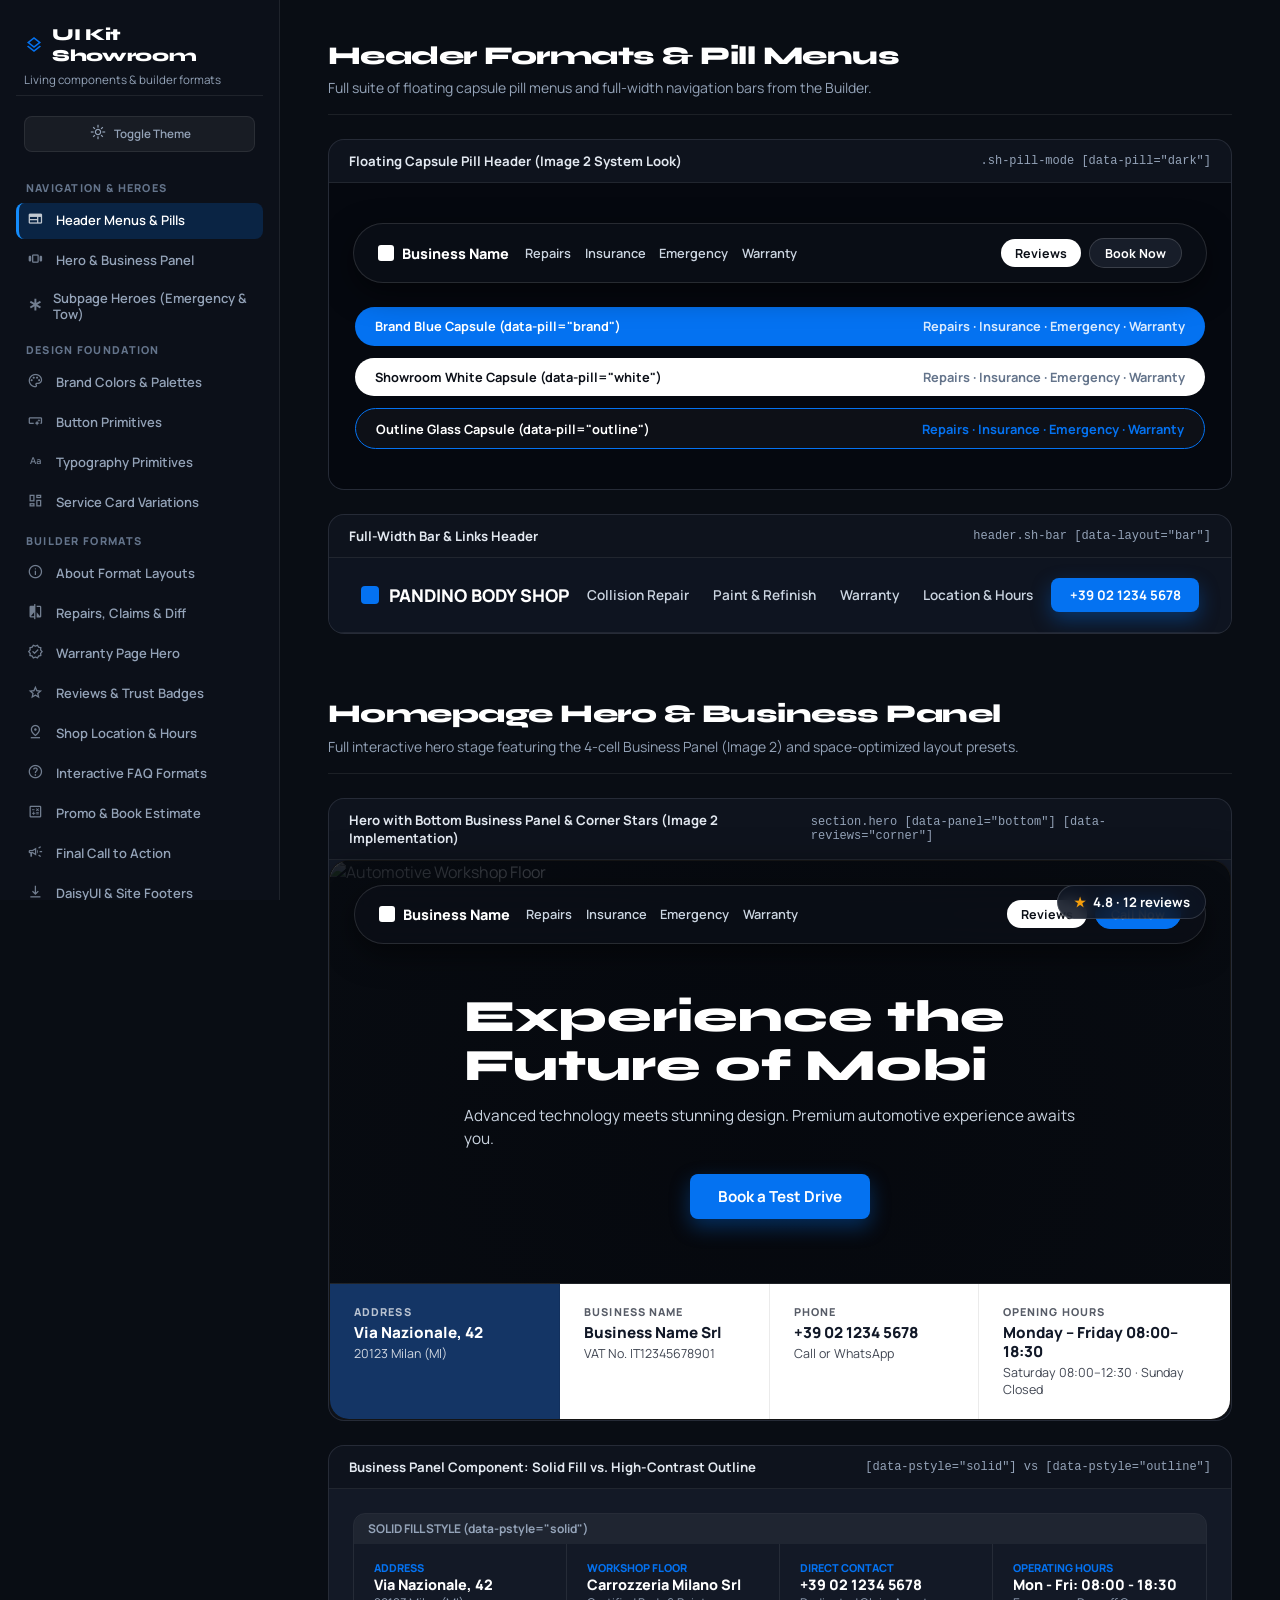
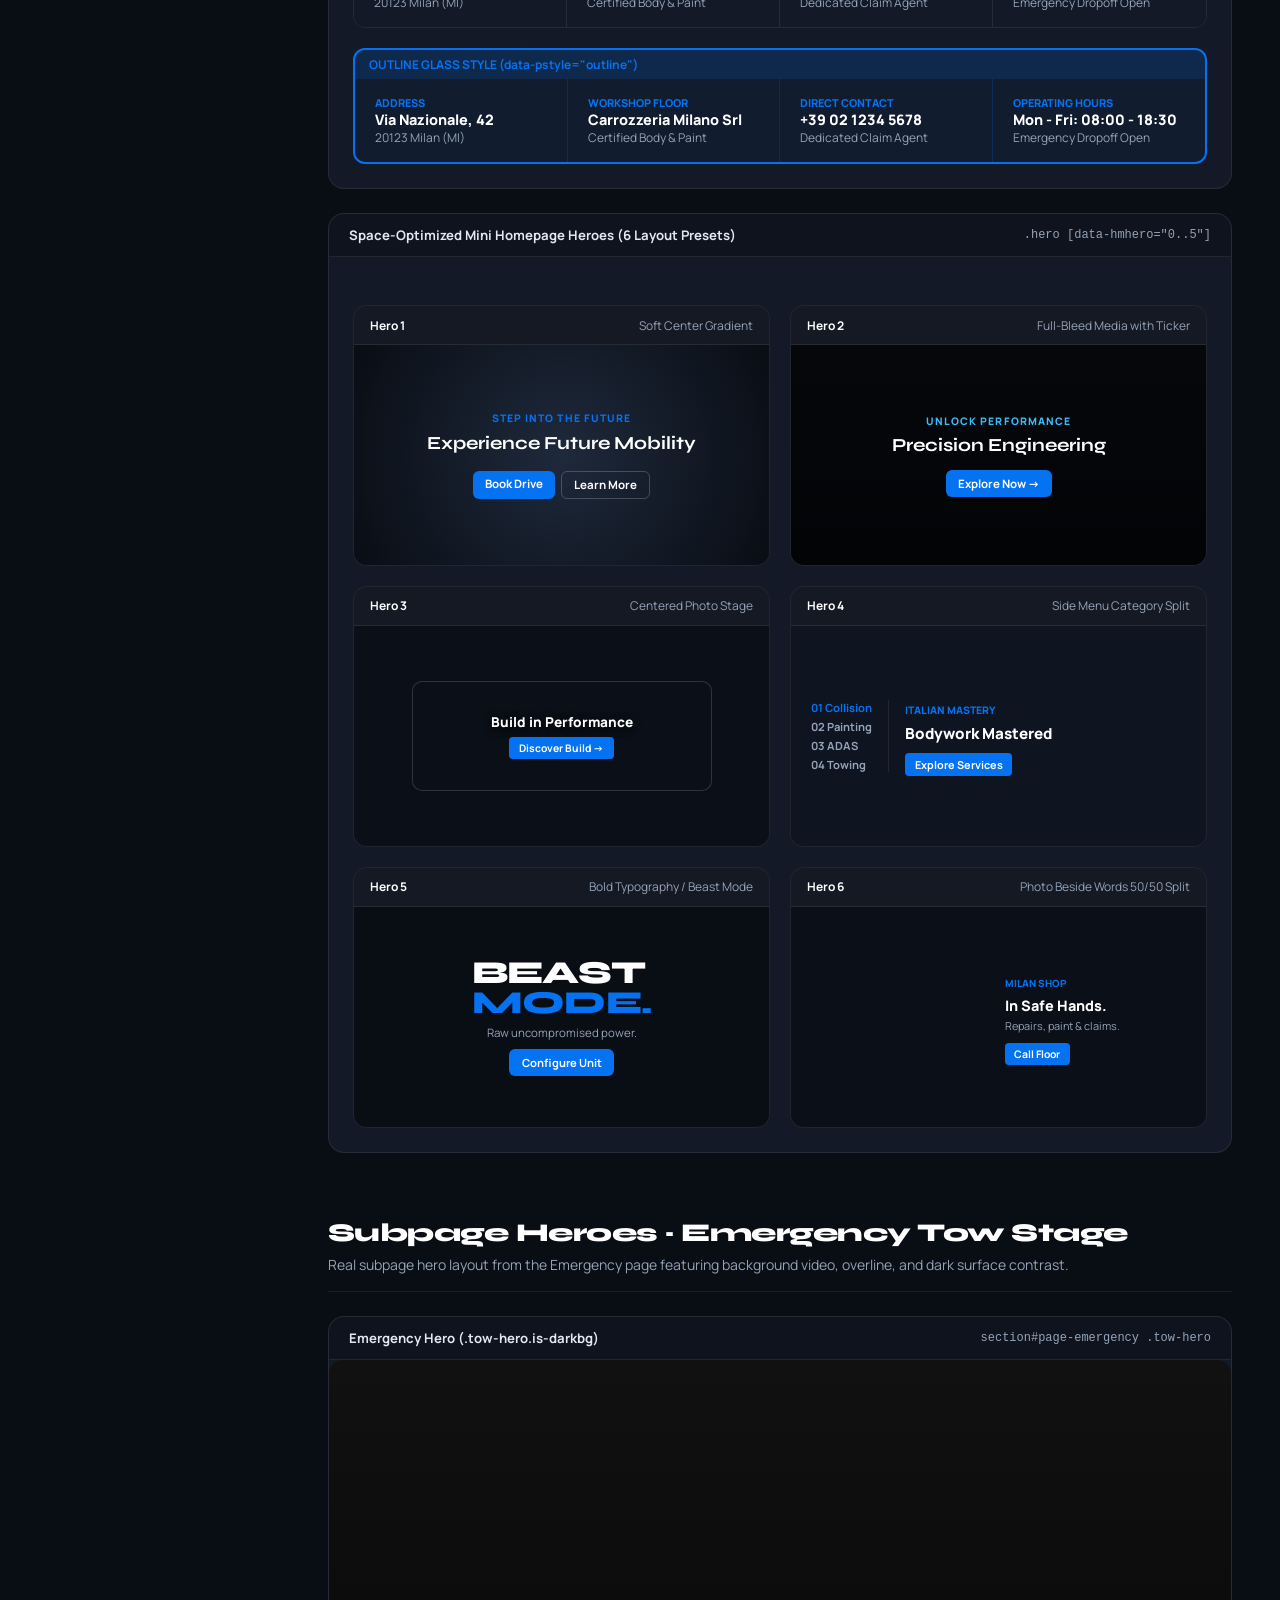
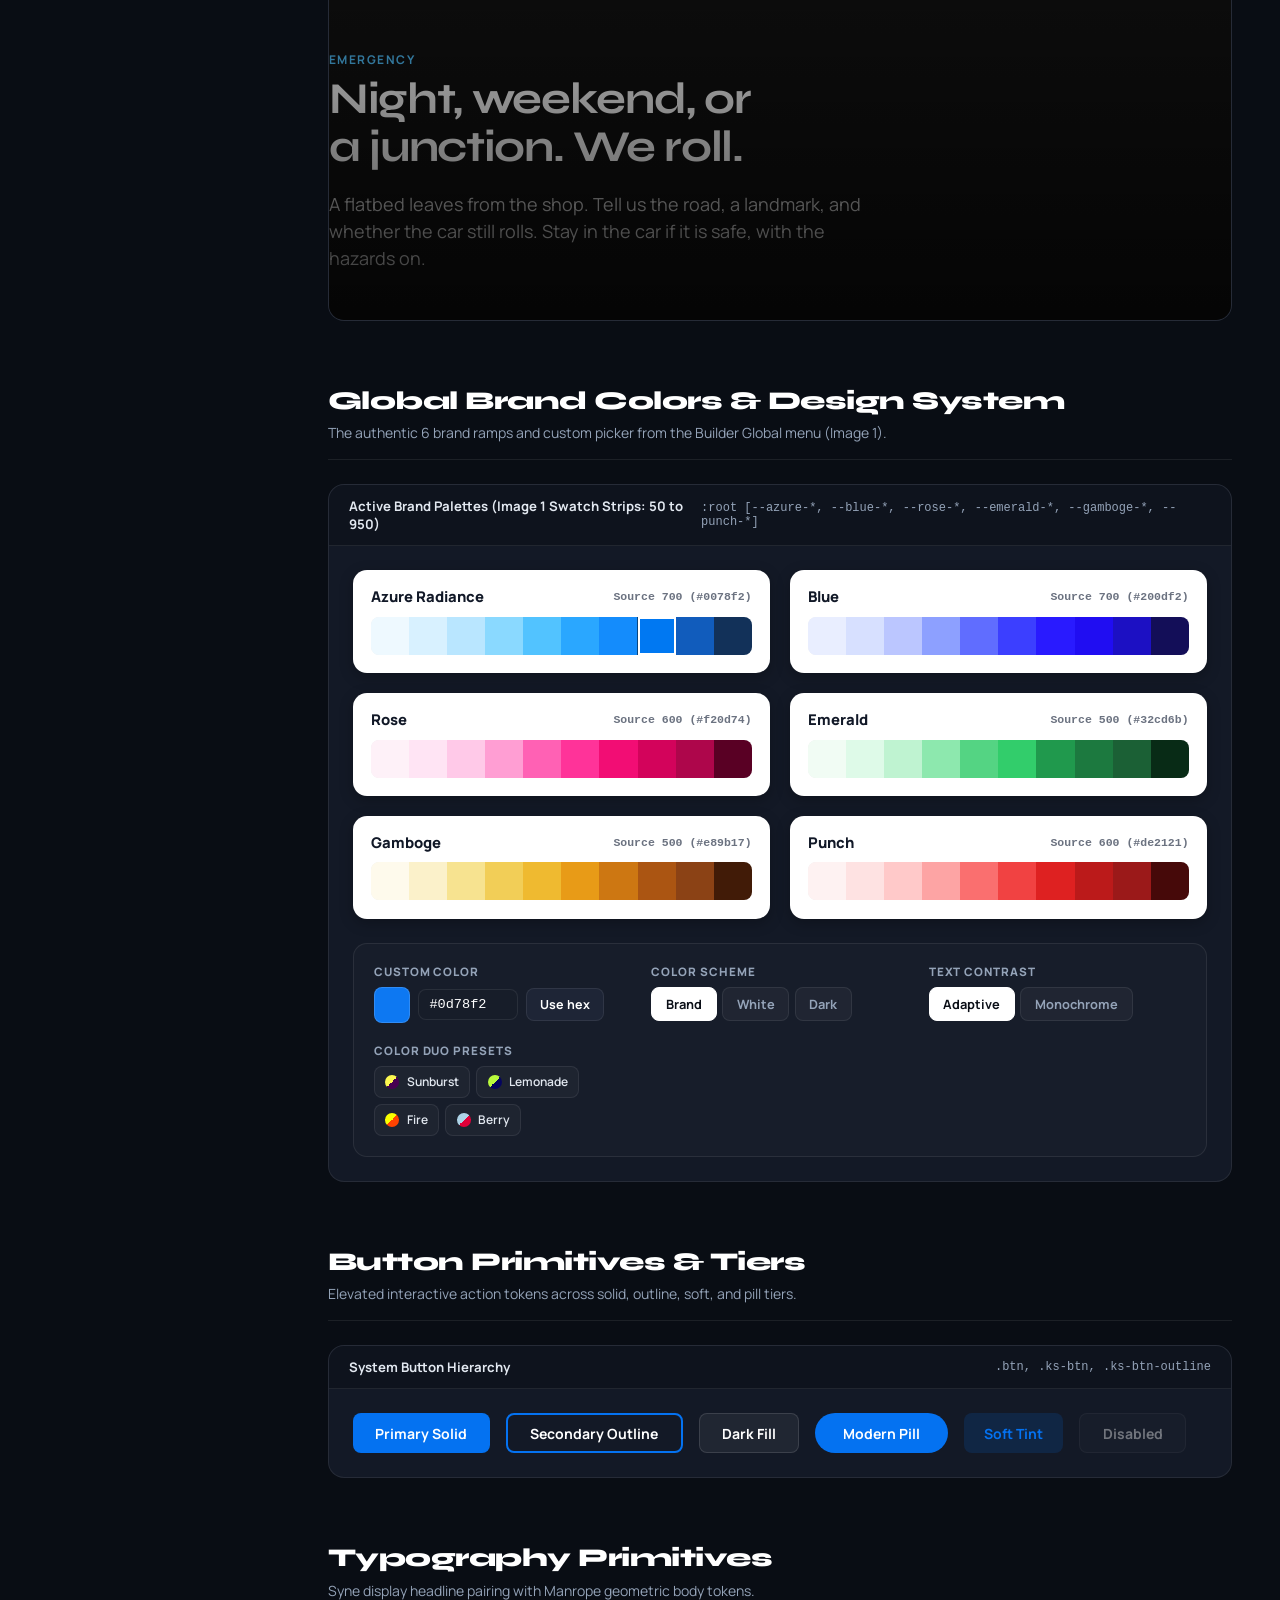
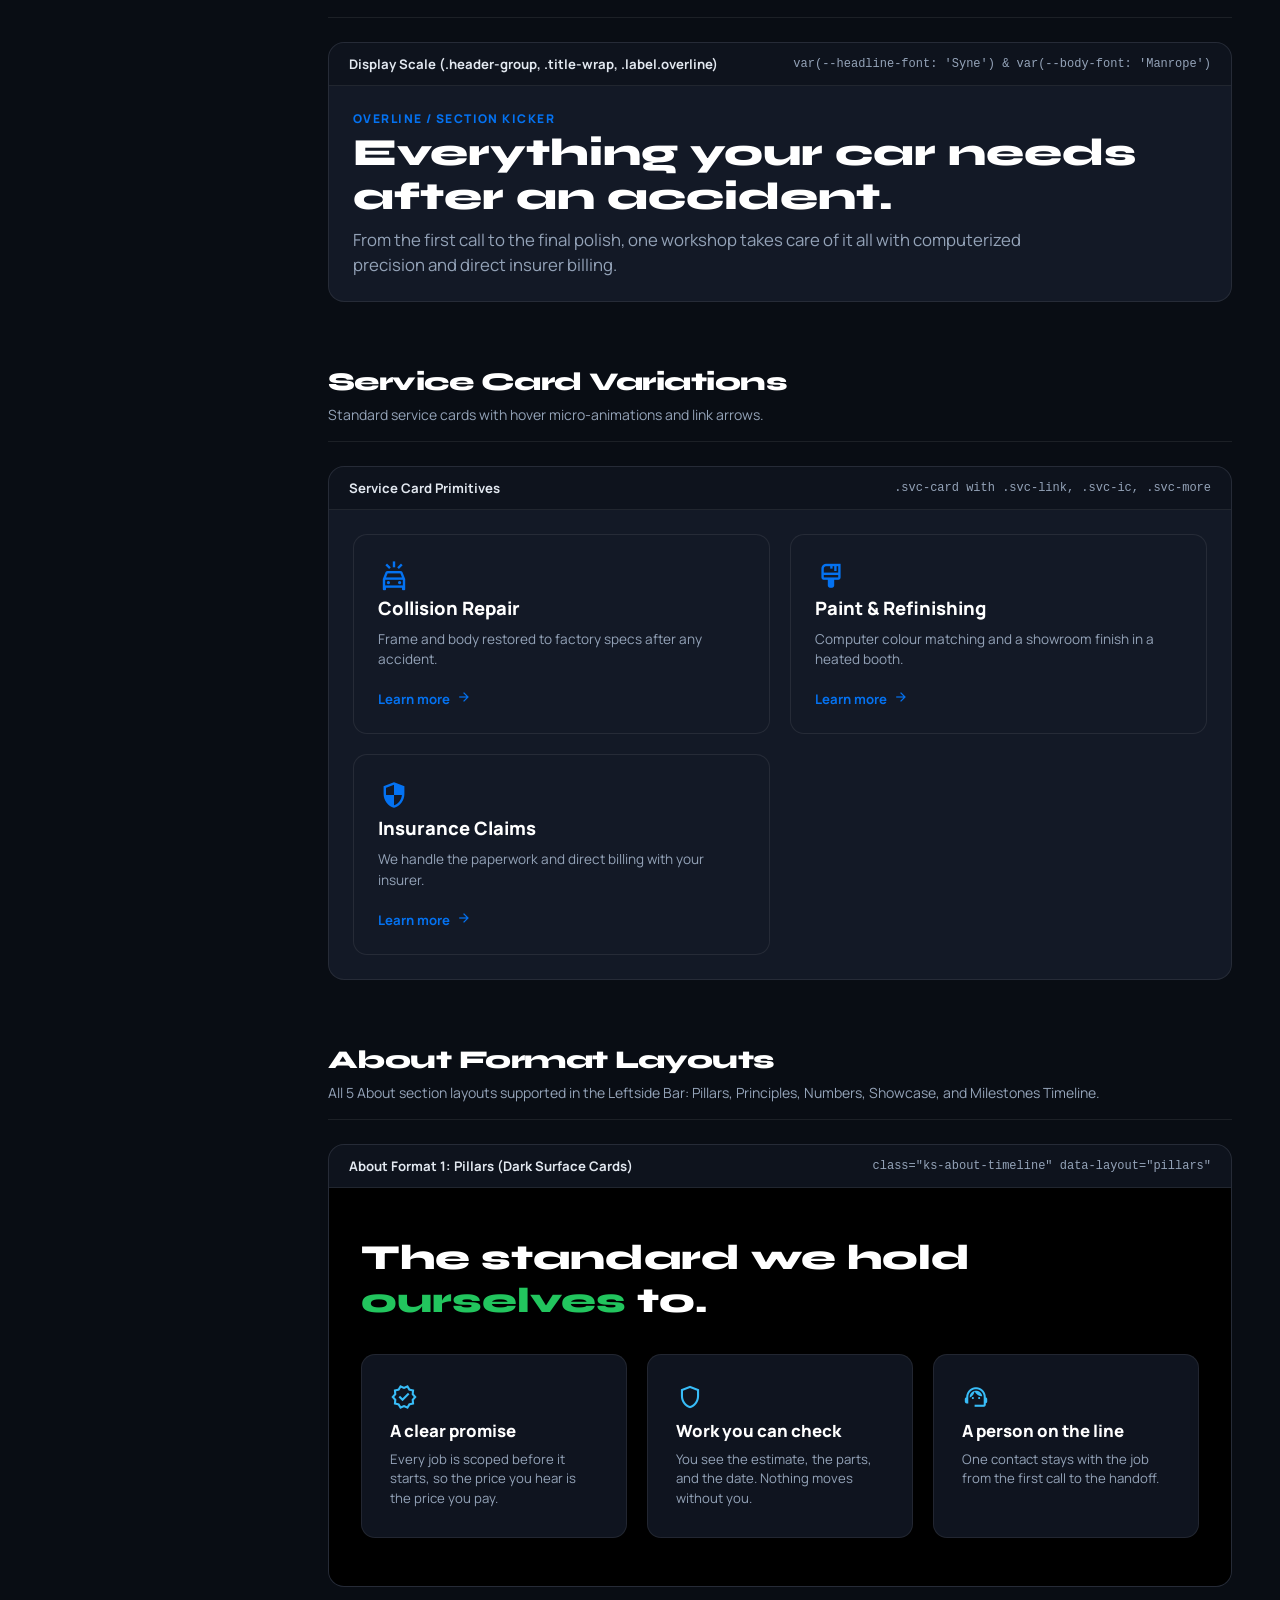
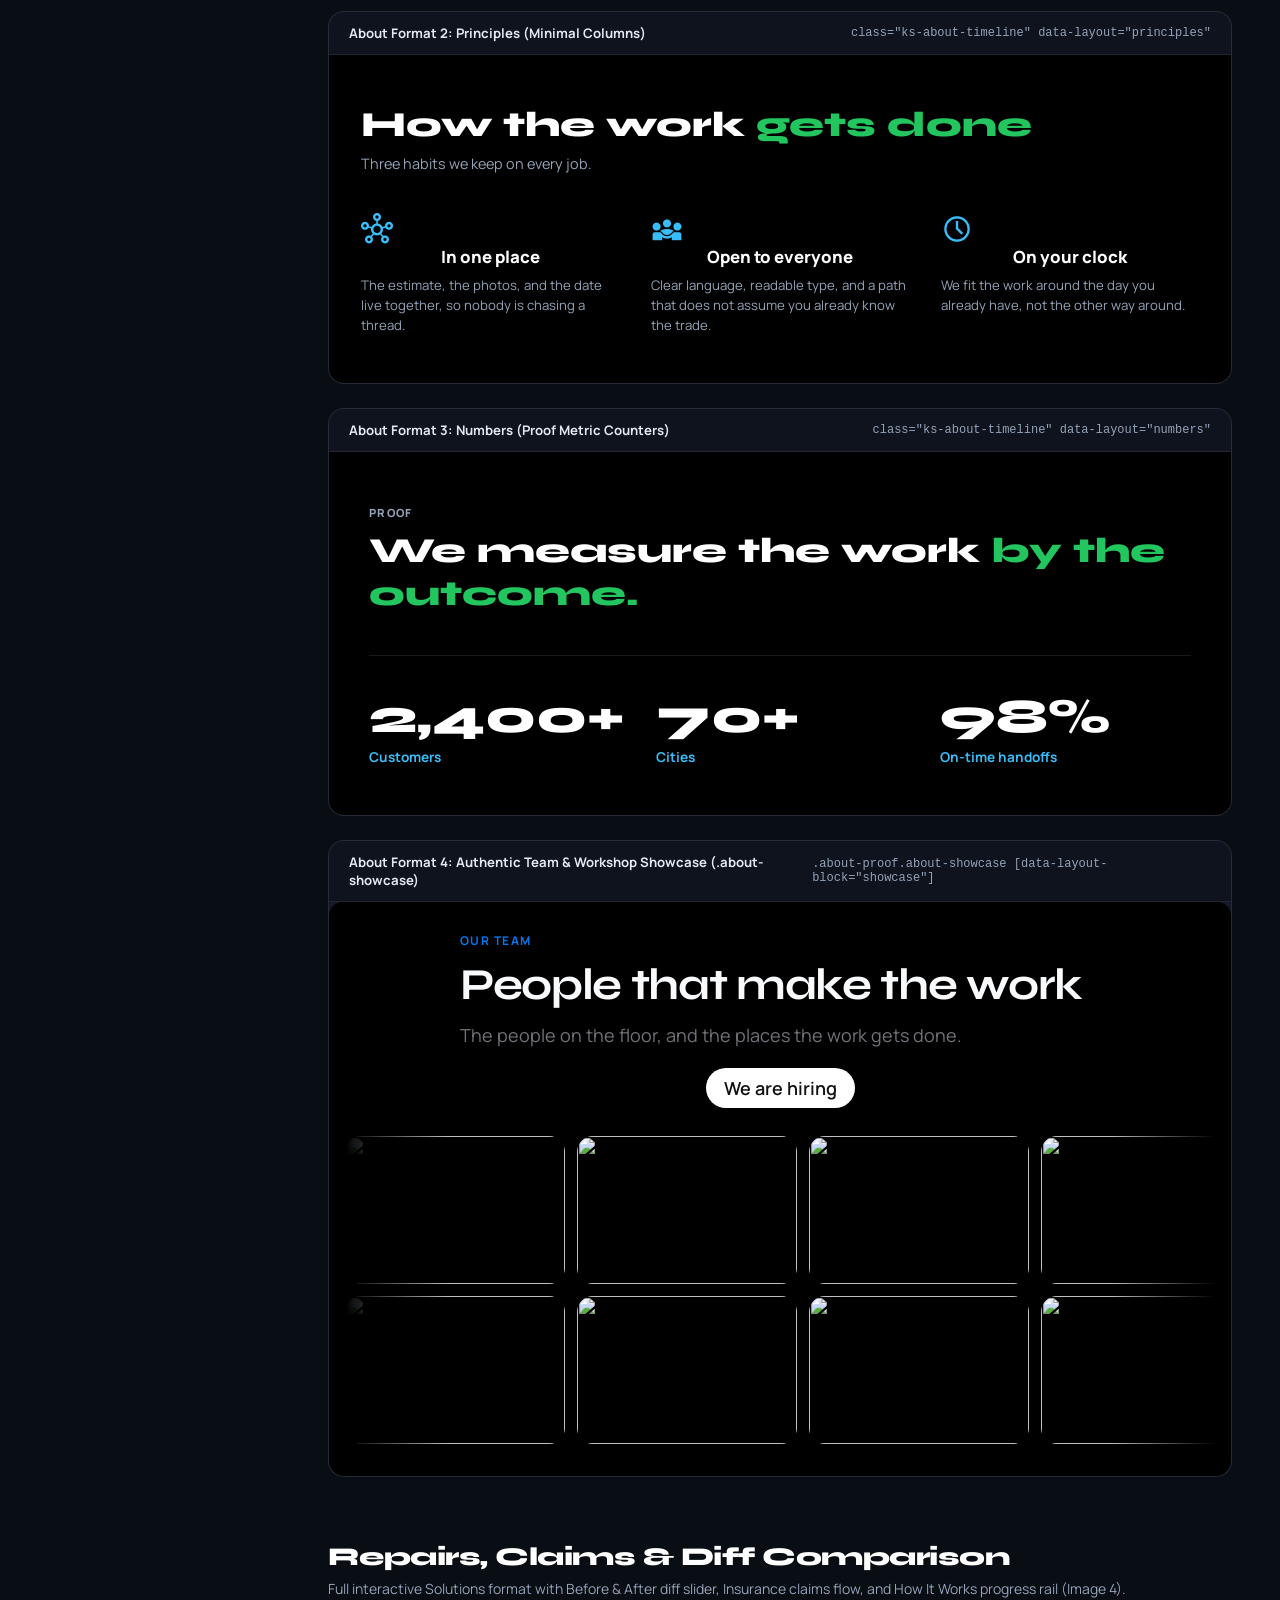
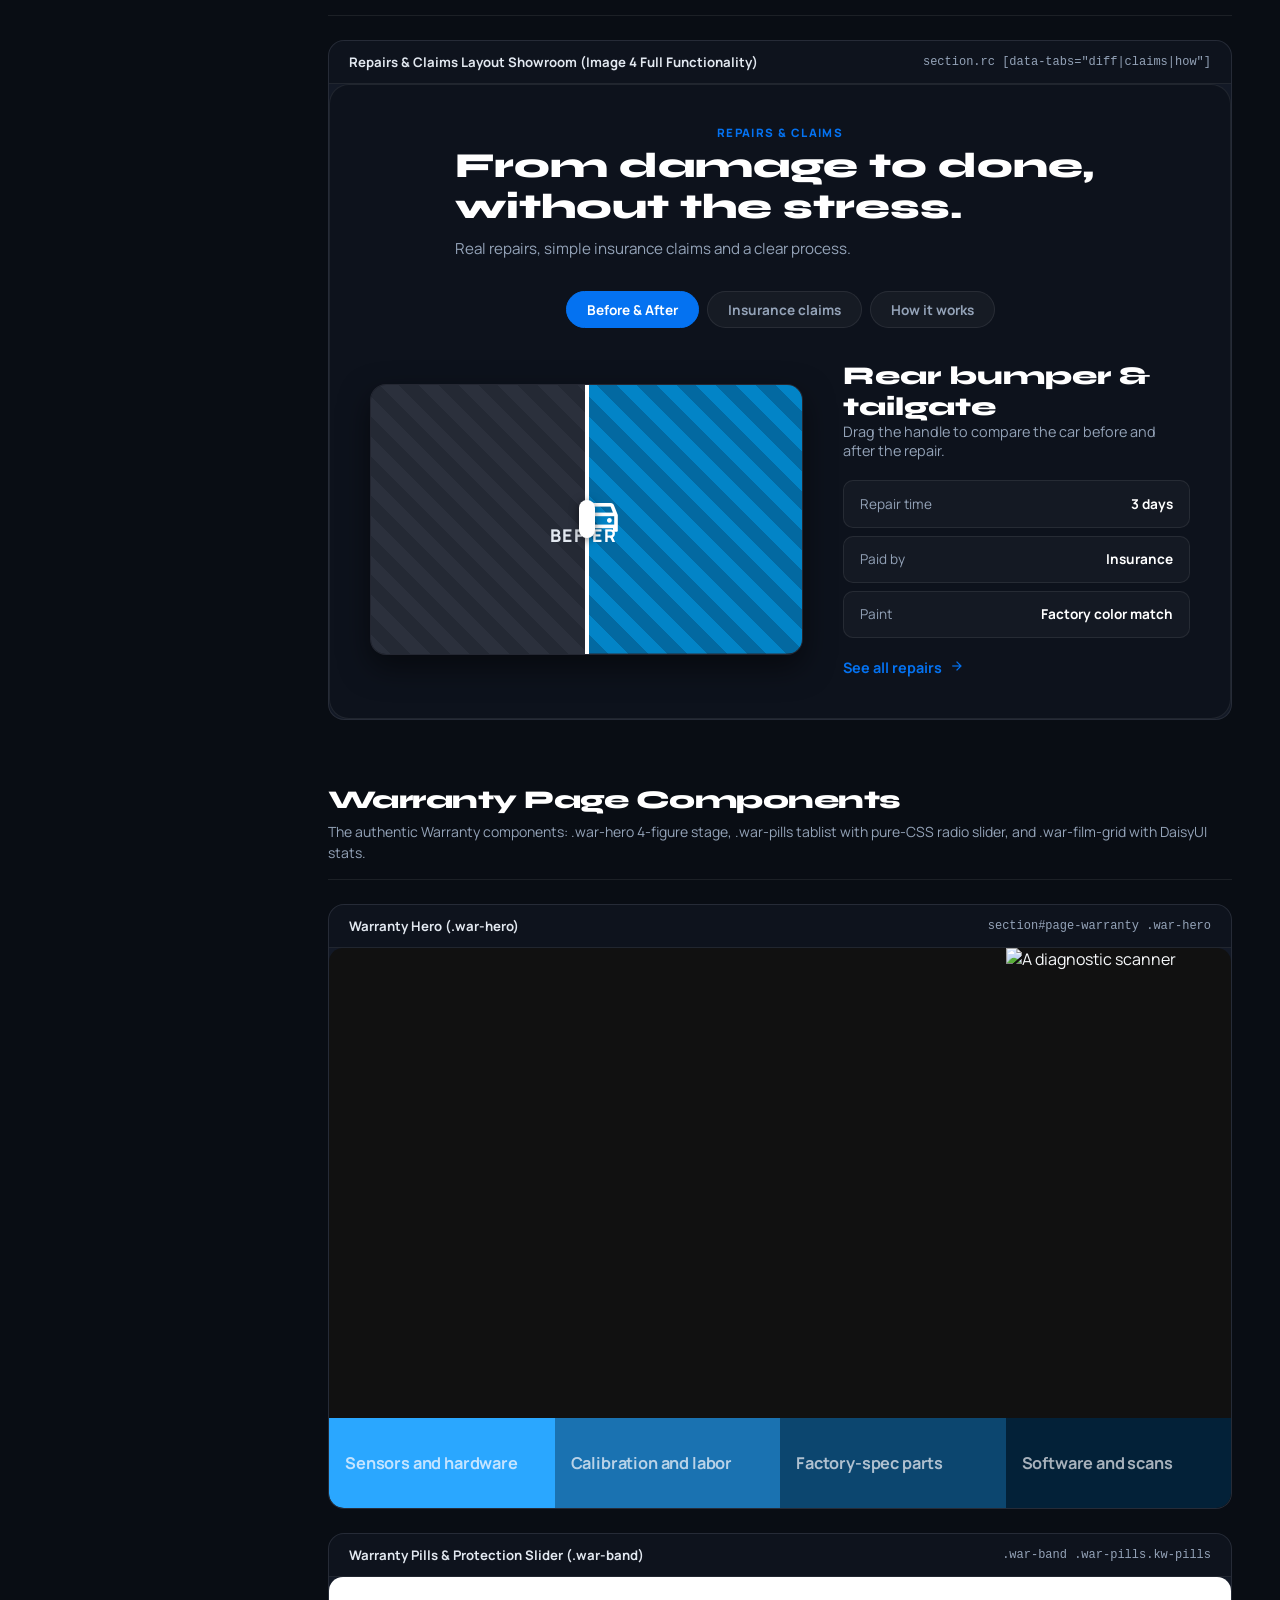
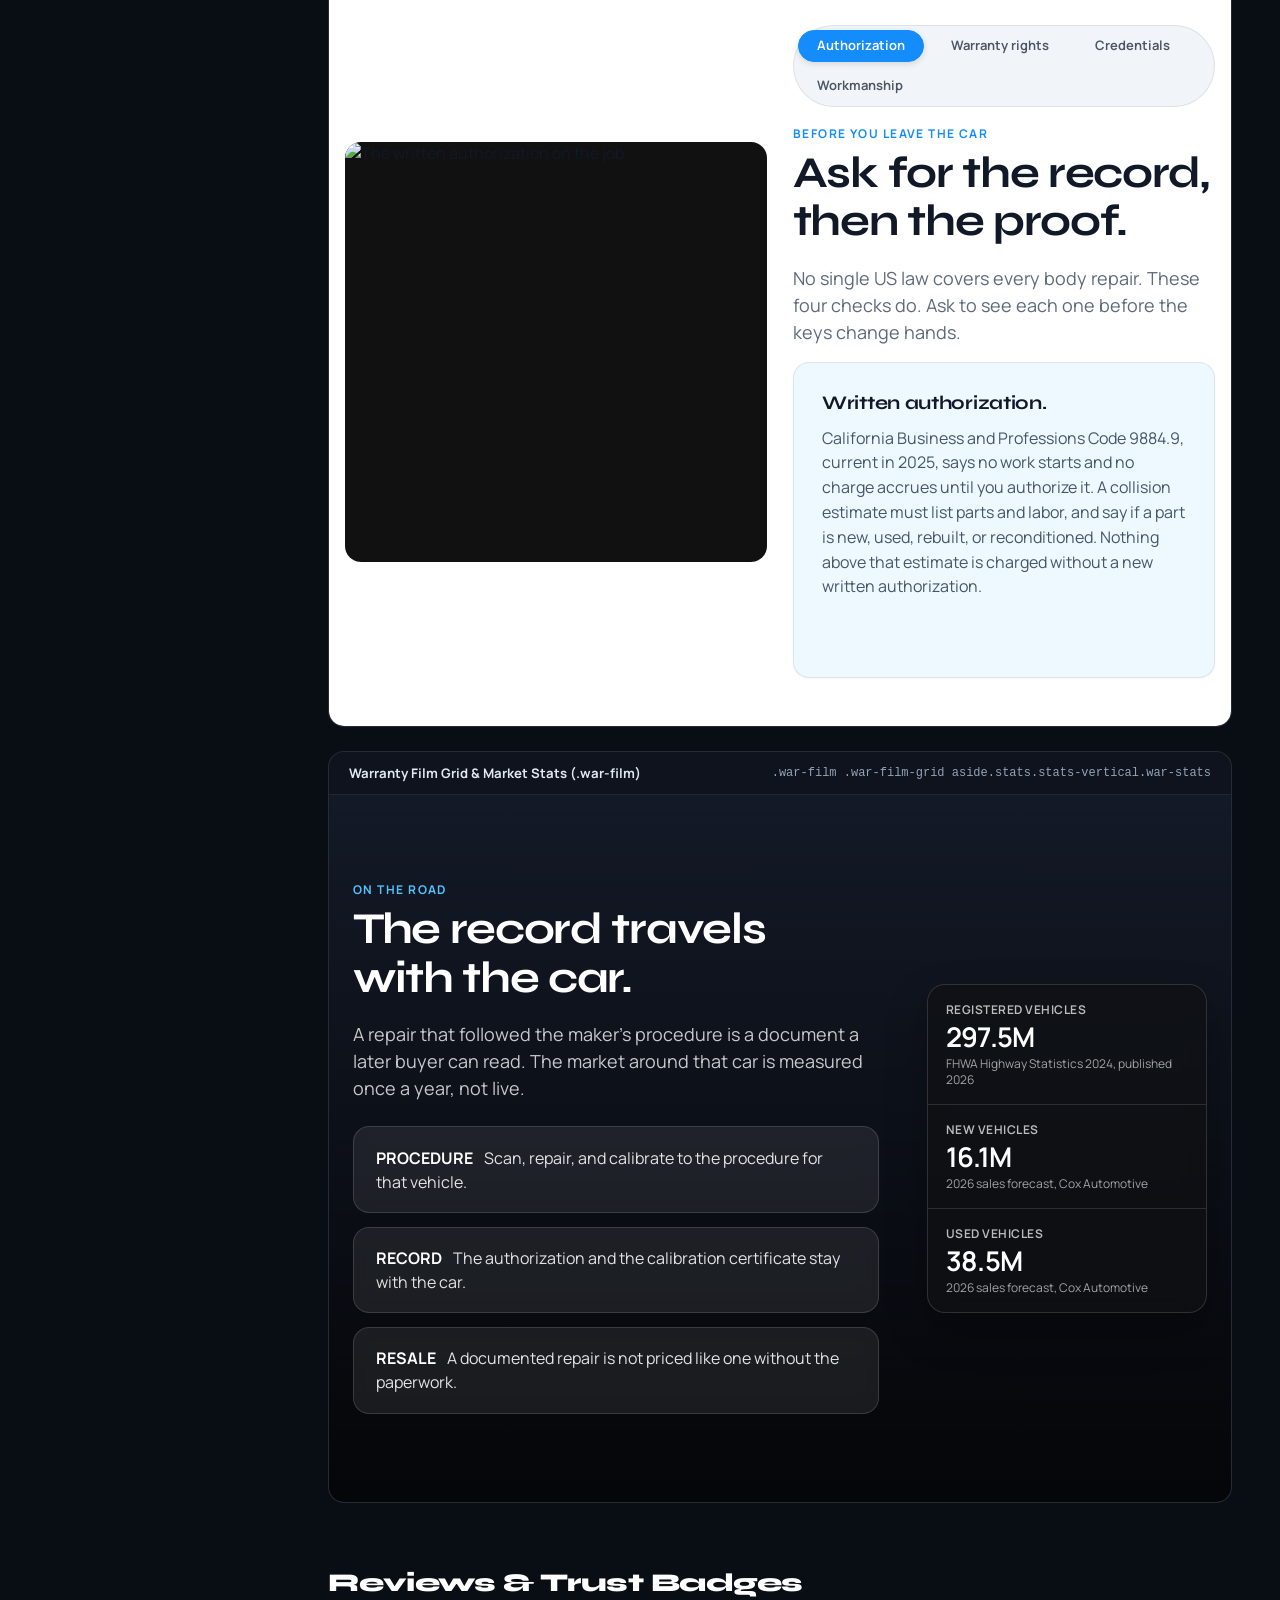
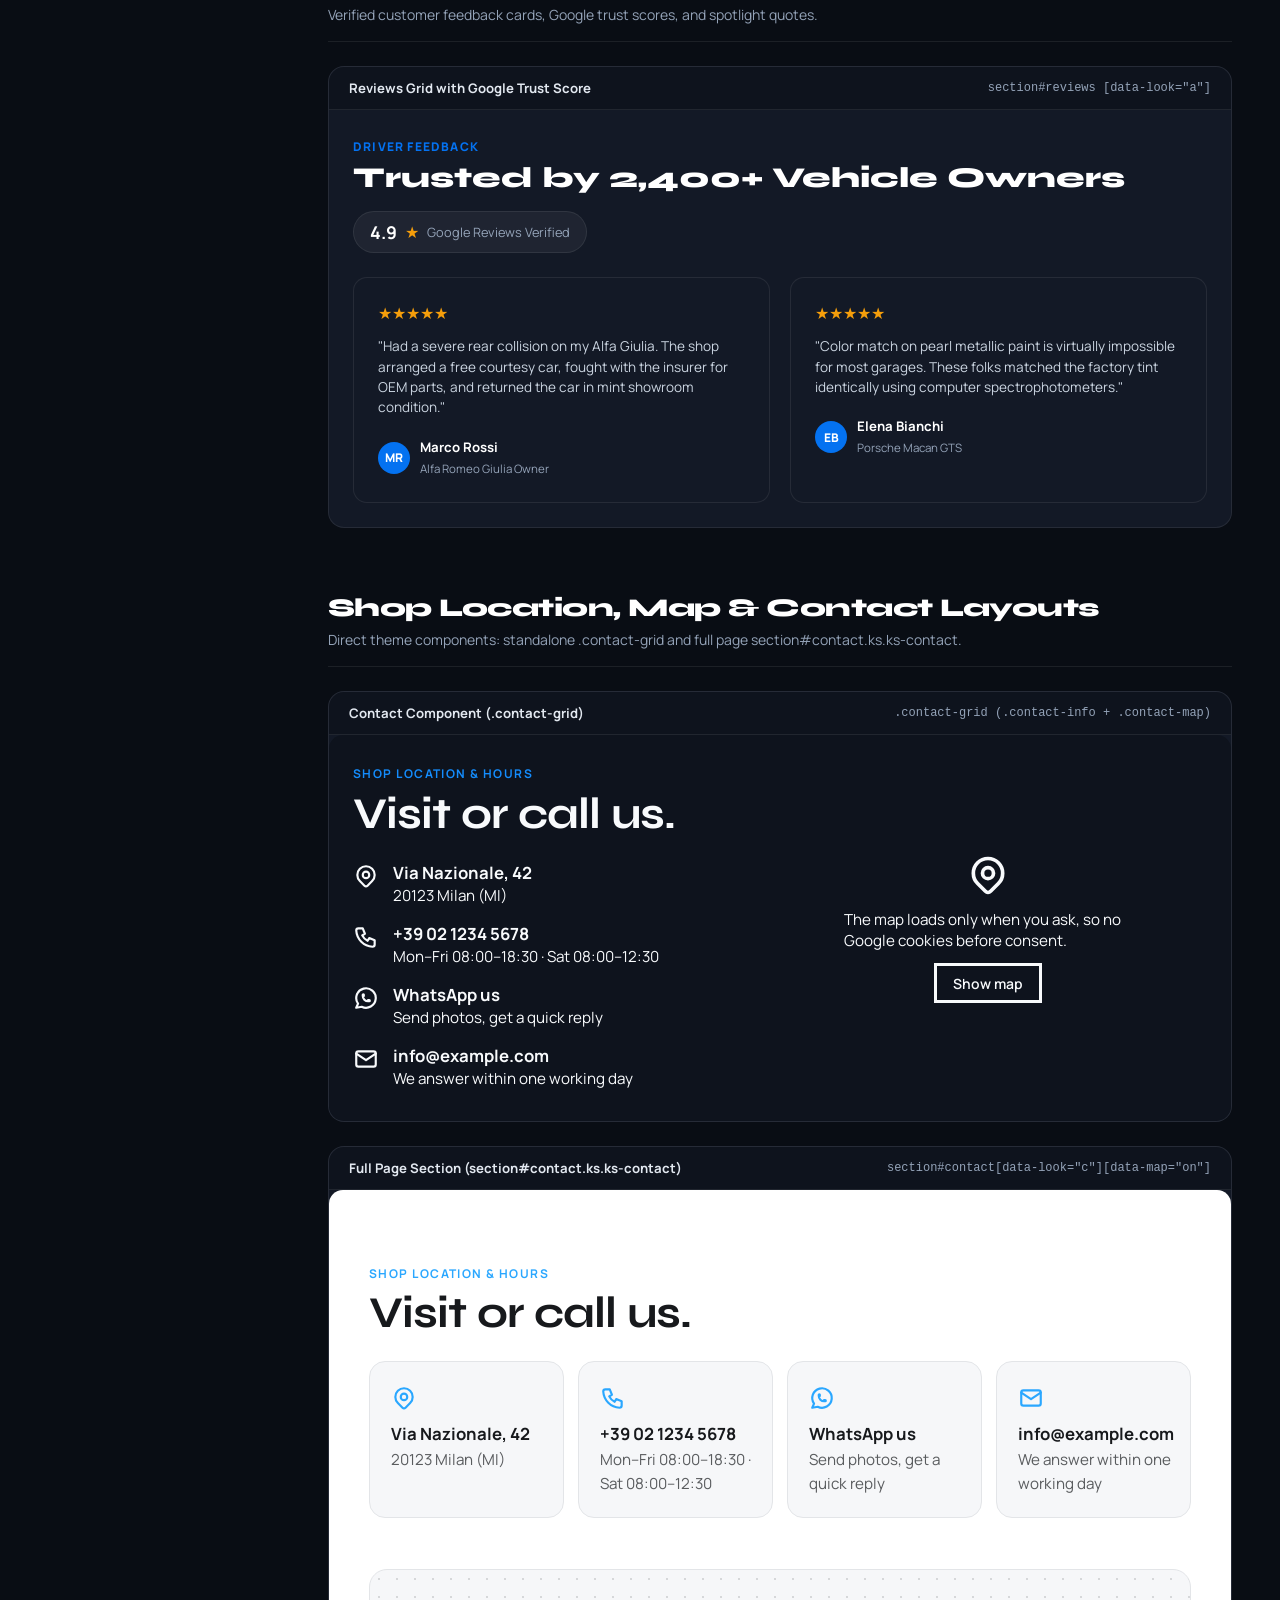
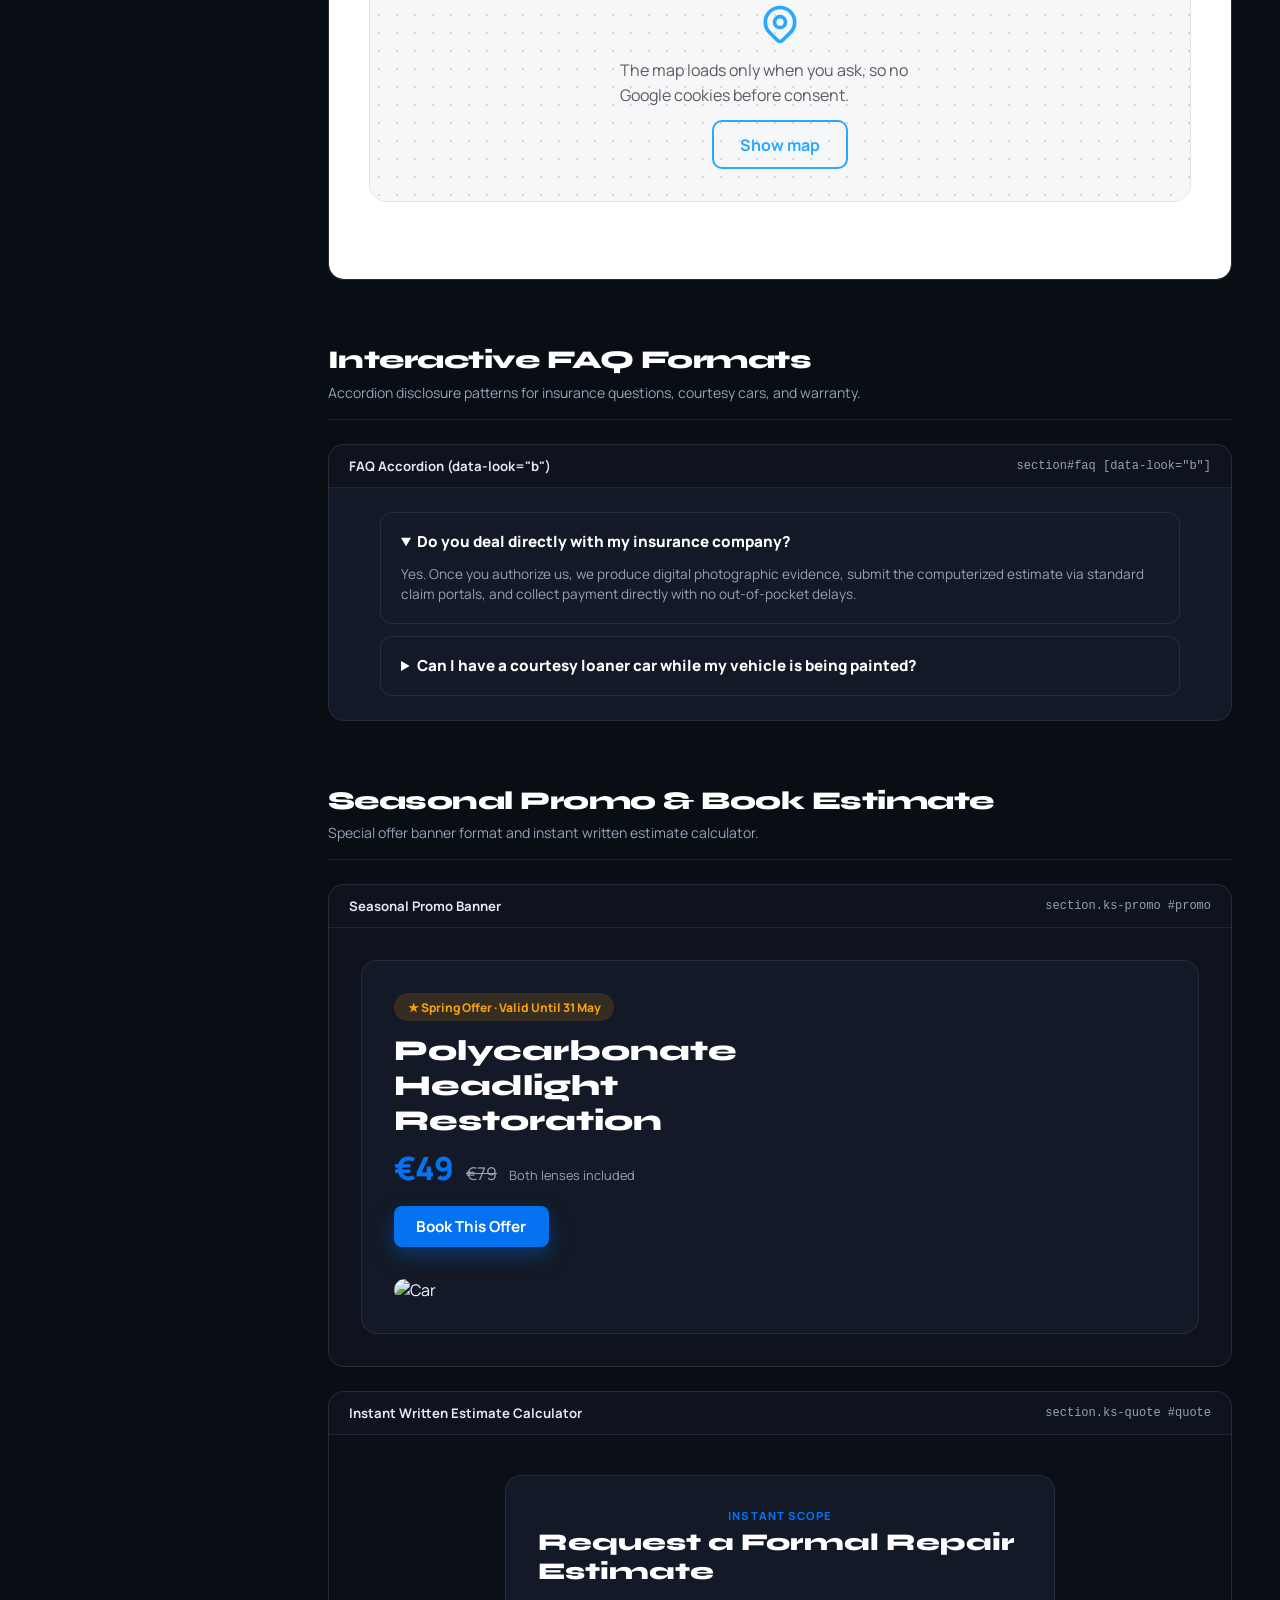
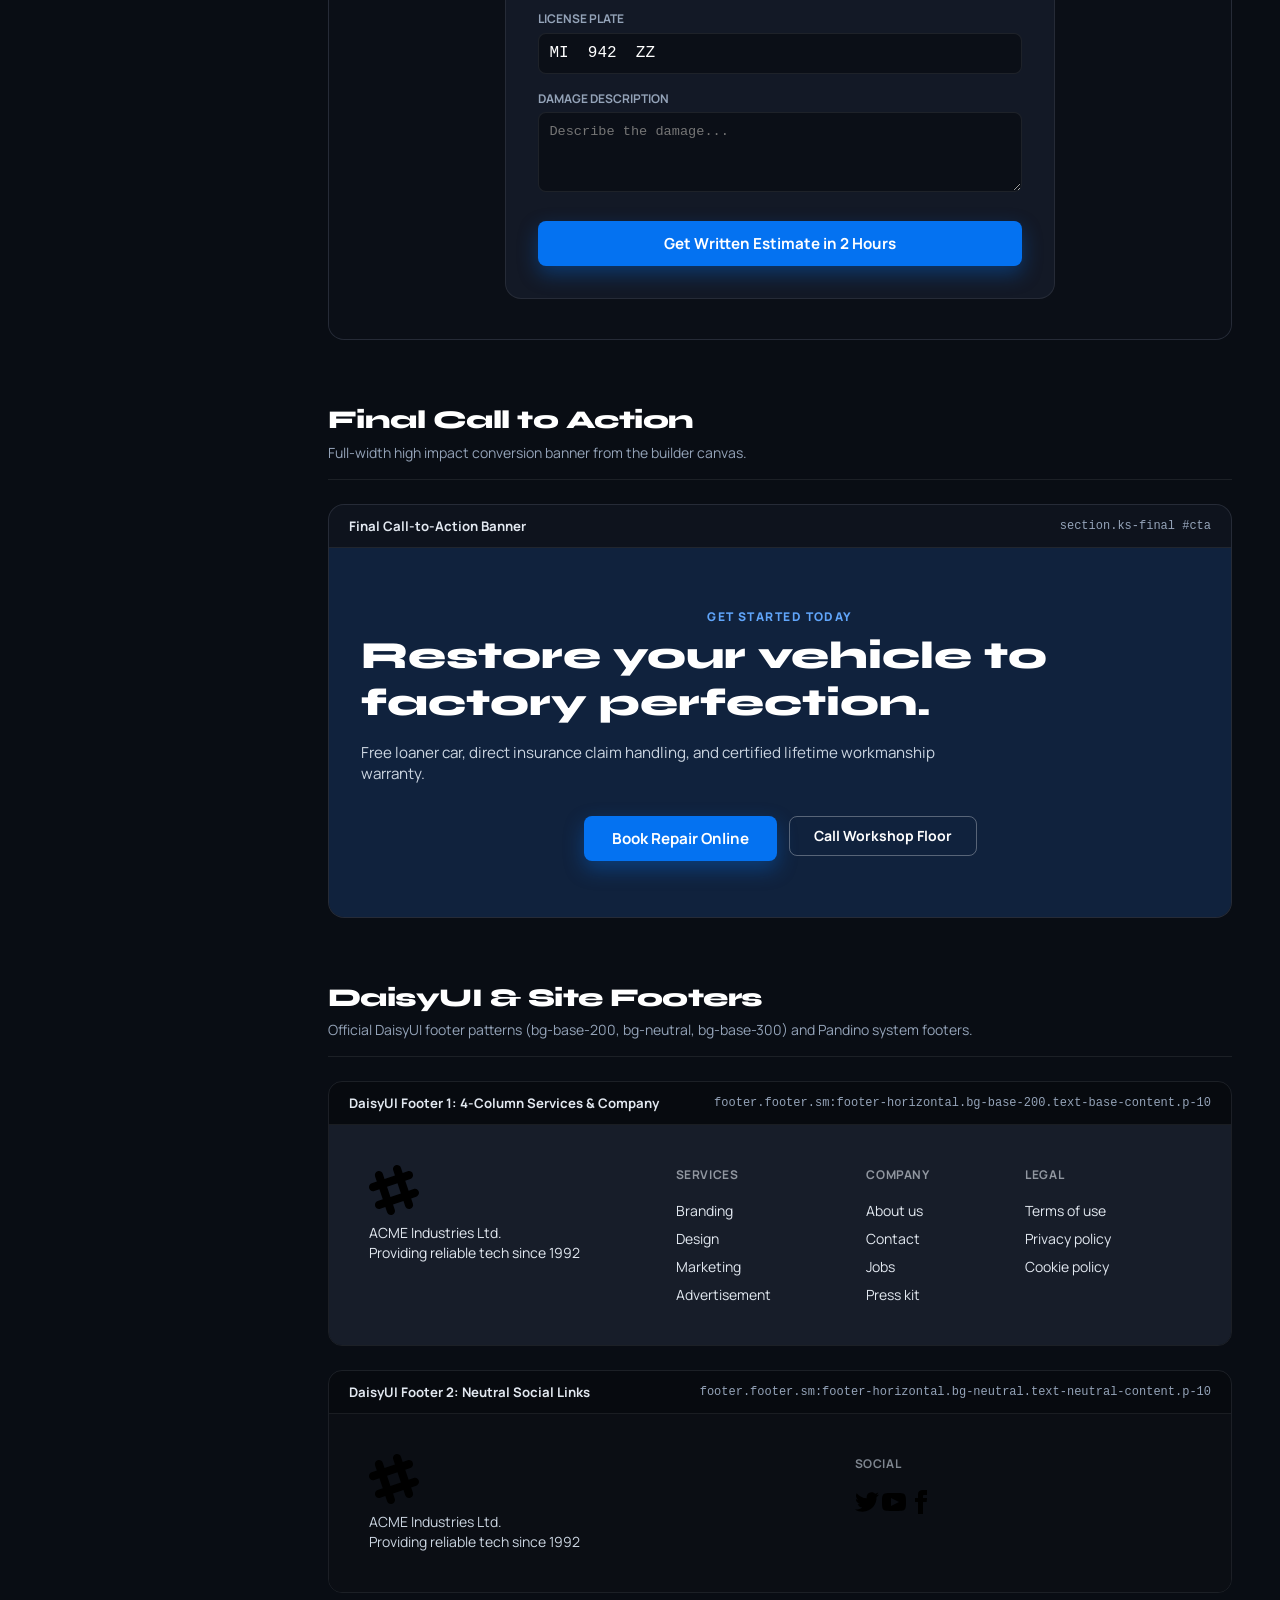
==== commit 5ea70b8a: "feat(kit): insert authentic theme components for warranty hero, pills, film, emergency hero, about s" ====
--- a/kit.html
+++ b/kit.html
@@ -1199,6 +1199,10 @@
         <a href="#sec-heroes" class="kit-nav-link">
           <span class="material-symbols-outlined">view_carousel</span>
           Hero &amp; Business Panel
+        </a>
+        <a href="#sec-subpage-heroes" class="kit-nav-link">
+          <span class="material-symbols-outlined">emergency</span>
+          Subpage Heroes (Emergency &amp; Tow)
         </a>
 
         <span class="kit-nav-group-title">Design Foundation</span>
@@ -1592,6 +1596,34 @@
         </div>
       </section>
 
+      <!-- SECTION 2B: SUBPAGE HEROES (EMERGENCY & TOW) -->
+      <section class="kit-sec" id="sec-subpage-heroes">
+        <div class="kit-sec-head">
+          <h2 class="kit-sec-title">Subpage Heroes · Emergency Tow Stage</h2>
+          <p class="kit-sec-desc">Real subpage hero layout from the Emergency page featuring background video, overline, and dark surface contrast.</p>
+        </div>
+
+        <div class="kit-box">
+          <div class="kit-box-head">
+            <span class="kit-box-title">Emergency Hero (.tow-hero.is-darkbg)</span>
+            <code>section#page-emergency .tow-hero</code>
+          </div>
+          <div class="kit-box-body" style="padding:0; overflow:hidden; border-radius:14px;">
+            <div class="tow-hero is-darkbg" data-contrast="dark" style="--surface-ink: #ffffff; --surface-text: rgba(255, 255, 255, 0.88); --surface-subtext: rgba(255, 255, 255, 0.75);">
+              <video autoplay="" muted="" loop="" playsinline="" src="./media/ai-images/car-towed.mp4"></video>
+              <div class="tow-hero-copy header-group">
+                <div class="title-wrap">
+                  <span class="svc-label label overline">Emergency</span>
+                  <h2 id="emergency-page-title">Night, weekend, or a junction. We roll.</h2>
+                </div>
+                <p class="subtext">A flatbed leaves from the shop. Tell us the road, a landmark, and whether the car still rolls. Stay in the car if it is safe, with the hazards on.</p>
+              </div>
+            </div>
+          </div>
+        </div>
+      </section>
+
+
       <!-- SECTION 3: GLOBAL BRAND COLORS & DESIGN SYSTEM -->
       <section class="kit-sec" id="sec-colors">
         <div class="kit-sec-head">
@@ -1960,23 +1992,87 @@
           </div>
         </div>
 
-        <!-- Format 4: Showcase Gallery -->
+                <!-- Format 4: Authentic Team Showcase (Infinite Moving Media Tracks) -->
         <div class="kit-box">
           <div class="kit-box-head">
-            <span class="kit-box-title">About Format 4: Showcase (Team &amp; Workshop Gallery)</span>
-            <code>class="ks-about-timeline" data-layout="showcase"</code>
-          </div>
-          <div class="kit-box-body" style="background:#000; text-align:center; padding:3rem 2rem;">
-            <span style="font-size:0.7rem; font-weight:800; letter-spacing:0.12em; color:var(--kit-muted); text-transform:uppercase;">OUR TEAM</span>
-            <h2 style="font-family:var(--kit-font-headline); font-size:2.2rem; font-weight:800; color:#fff; margin:0.4rem 0 0.5rem;">People that make the work</h2>
-            <p style="font-size:0.9rem; color:var(--kit-muted); margin:0 0 1.5rem;">The people on the floor, and the places the work gets done.</p>
-            <button type="button" style="background:#fff; color:#000; font-weight:700; font-size:0.8rem; padding:0.45rem 1.25rem; border-radius:999px; border:none; margin-bottom:2.5rem; cursor:pointer;">We are hiring</button>
-            <div style="display:grid; grid-template-columns:repeat(5, 1fr); gap:0.75rem; max-width:1100px; margin:0 auto;">
-              <img src="./media/showcase/workshop-bay.jpg" style="width:100%; aspect-ratio:16/10; object-fit:cover; border-radius:8px;" alt="Bay" />
-              <img src="./media/showcase/service-authorization.jpg" style="width:100%; aspect-ratio:16/10; object-fit:cover; border-radius:8px;" alt="Auth" />
-              <img src="./media/hero/ev-lift-diagnostic.jpg" style="width:100%; aspect-ratio:16/10; object-fit:cover; border-radius:8px;" alt="Lift" />
-              <img src="./media/showcase/bodywork-door-repair.jpg" style="width:100%; aspect-ratio:16/10; object-fit:cover; border-radius:8px;" alt="Door" />
-              <img src="./media/showcase/highway-suv.jpg" style="width:100%; aspect-ratio:16/10; object-fit:cover; border-radius:8px;" alt="Highway" />
+            <span class="kit-box-title">About Format 4: Authentic Team &amp; Workshop Showcase (.about-showcase)</span>
+            <code>.about-proof.about-showcase [data-layout-block="showcase"]</code>
+          </div>
+          <div class="kit-box-body" style="background:#000; padding:2rem 1rem; overflow:hidden; border-radius:14px;">
+            <div class="about-proof about-showcase" data-layout-block="showcase" data-cta="1" style="--about-show-over: #000000; --about-show-over-op: 0; display:block;" data-frame="box" data-size="m" data-show-over="#000000" data-show-over-op="0">
+              <div class="about-show-head">
+                <p class="about-kicker">Our team</p>
+                <h2 class="about-proof-title" id="about-showcase-title">People that make the work</h2>
+                <p class="about-lead">The people on the floor, and the places the work gets done.</p>
+                <div class="about-show-actions">
+                  <a class="about-show-btn" href="#contact">We are hiring</a>
+                  <a class="about-show-btn is-outline" href="#contact">Meet the team</a>
+                </div>
+              </div>
+              <div class="about-show-rows">
+                <div class="about-show-row" data-dir="rtl">
+                  <div class="about-show-sources">
+                    <img class="about-show-img" alt="" src="./media/showcase/bodywork-door-repair.jpg" data-show-i="0" data-zoom="100">
+                    <img class="about-show-img" alt="" src="./media/showcase/diagnostic-scanner.jpg" data-show-i="1" data-zoom="100">
+                    <img class="about-show-img" alt="" src="./media/showcase/workshop-bay.jpg" data-show-i="2" data-zoom="100">
+                    <img class="about-show-img" alt="" src="./media/showcase/ac-service.jpg" data-show-i="3" data-zoom="100">
+                    <video class="about-show-media" src="./media/showcase/night-city-sedan.mp4" muted="" loop="" autoplay="" playsinline="" data-show-i="4" data-zoom="100"></video>
+                  </div>
+                  <div class="about-show-track">
+                    <div class="about-show-set">
+                      <div class="about-show-tile" data-show-i="0" data-show-dir="rtl"><img class="about-show-img" alt="" src="./media/showcase/bodywork-door-repair.jpg" data-show-i="0" data-zoom="100" style="--about-tile-zoom: 100;"></div>
+                      <div class="about-show-tile" data-show-i="1" data-show-dir="rtl"><img class="about-show-img" alt="" src="./media/showcase/diagnostic-scanner.jpg" data-show-i="1" data-zoom="100" style="--about-tile-zoom: 100;"></div>
+                      <div class="about-show-tile" data-show-i="2" data-show-dir="rtl"><img class="about-show-img" alt="" src="./media/showcase/workshop-bay.jpg" data-show-i="2" data-zoom="100" style="--about-tile-zoom: 100;"></div>
+                      <div class="about-show-tile" data-show-i="3" data-show-dir="rtl"><img class="about-show-img" alt="" src="./media/showcase/ac-service.jpg" data-show-i="3" data-zoom="100" style="--about-tile-zoom: 100;"></div>
+                      <div class="about-show-tile" data-show-i="4" data-show-dir="rtl"><video class="about-show-media" src="./media/showcase/night-city-sedan.mp4" muted="" loop="" autoplay="" playsinline="" data-show-i="4" data-zoom="100" style="--about-tile-zoom: 100;"></video></div>
+                      <div class="about-show-tile" data-show-i="0" data-show-dir="rtl"><img class="about-show-img" alt="" src="./media/showcase/bodywork-door-repair.jpg" data-show-i="0" data-zoom="100" style="--about-tile-zoom: 100;"></div>
+                      <div class="about-show-tile" data-show-i="1" data-show-dir="rtl"><img class="about-show-img" alt="" src="./media/showcase/diagnostic-scanner.jpg" data-show-i="1" data-zoom="100" style="--about-tile-zoom: 100;"></div>
+                      <div class="about-show-tile" data-show-i="2" data-show-dir="rtl"><img class="about-show-img" alt="" src="./media/showcase/workshop-bay.jpg" data-show-i="2" data-zoom="100" style="--about-tile-zoom: 100;"></div>
+                    </div>
+                    <div class="about-show-set" aria-hidden="true">
+                      <div class="about-show-tile" data-show-i="0" data-show-dir="rtl"><img class="about-show-img" alt="" src="./media/showcase/bodywork-door-repair.jpg" data-show-i="0" data-zoom="100" style="--about-tile-zoom: 100;"></div>
+                      <div class="about-show-tile" data-show-i="1" data-show-dir="rtl"><img class="about-show-img" alt="" src="./media/showcase/diagnostic-scanner.jpg" data-show-i="1" data-zoom="100" style="--about-tile-zoom: 100;"></div>
+                      <div class="about-show-tile" data-show-i="2" data-show-dir="rtl"><img class="about-show-img" alt="" src="./media/showcase/workshop-bay.jpg" data-show-i="2" data-zoom="100" style="--about-tile-zoom: 100;"></div>
+                      <div class="about-show-tile" data-show-i="3" data-show-dir="rtl"><img class="about-show-img" alt="" src="./media/showcase/ac-service.jpg" data-show-i="3" data-zoom="100" style="--about-tile-zoom: 100;"></div>
+                      <div class="about-show-tile" data-show-i="4" data-show-dir="rtl"><video class="about-show-media" src="./media/showcase/night-city-sedan.mp4" muted="" loop="" autoplay="" playsinline="" data-show-i="4" data-zoom="100" style="--about-tile-zoom: 100;"></video></div>
+                      <div class="about-show-tile" data-show-i="0" data-show-dir="rtl"><img class="about-show-img" alt="" src="./media/showcase/bodywork-door-repair.jpg" data-show-i="0" data-zoom="100" style="--about-tile-zoom: 100;"></div>
+                      <div class="about-show-tile" data-show-i="1" data-show-dir="rtl"><img class="about-show-img" alt="" src="./media/showcase/diagnostic-scanner.jpg" data-show-i="1" data-zoom="100" style="--about-tile-zoom: 100;"></div>
+                      <div class="about-show-tile" data-show-i="2" data-show-dir="rtl"><img class="about-show-img" alt="" src="./media/showcase/workshop-bay.jpg" data-show-i="2" data-zoom="100" style="--about-tile-zoom: 100;"></div>
+                    </div>
+                  </div>
+                </div>
+                <div class="about-show-row" data-dir="ltr">
+                  <div class="about-show-sources">
+                    <img class="about-show-img" alt="" src="./media/showcase/service-authorization.jpg" data-show-i="0" data-zoom="100">
+                    <img class="about-show-img" alt="" src="./media/showcase/mountain-road.jpg" data-show-i="1" data-zoom="100">
+                    <img class="about-show-img" alt="" src="./media/showcase/highway-suv.jpg" data-show-i="2" data-zoom="100">
+                    <img class="about-show-img" alt="" src="./media/showcase/driver-cockpit.jpg" data-show-i="3" data-zoom="100">
+                    <video class="about-show-media" src="./media/showcase/mountain-sports-car.mp4" muted="" loop="" autoplay="" playsinline="" data-show-i="4" data-zoom="100"></video>
+                  </div>
+                  <div class="about-show-track">
+                    <div class="about-show-set">
+                      <div class="about-show-tile" data-show-i="0" data-show-dir="ltr"><img class="about-show-img" alt="" src="./media/showcase/service-authorization.jpg" data-show-i="0" data-zoom="100" style="--about-tile-zoom: 100;"></div>
+                      <div class="about-show-tile" data-show-i="1" data-show-dir="ltr"><img class="about-show-img" alt="" src="./media/showcase/mountain-road.jpg" data-show-i="1" data-zoom="100" style="--about-tile-zoom: 100;"></div>
+                      <div class="about-show-tile" data-show-i="2" data-show-dir="ltr"><img class="about-show-img" alt="" src="./media/showcase/highway-suv.jpg" data-show-i="2" data-zoom="100" style="--about-tile-zoom: 100;"></div>
+                      <div class="about-show-tile" data-show-i="3" data-show-dir="ltr"><img class="about-show-img" alt="" src="./media/showcase/driver-cockpit.jpg" data-show-i="3" data-zoom="100" style="--about-tile-zoom: 100;"></div>
+                      <div class="about-show-tile" data-show-i="4" data-show-dir="ltr"><video class="about-show-media" src="./media/showcase/mountain-sports-car.mp4" muted="" loop="" autoplay="" playsinline="" data-show-i="4" data-zoom="100" style="--about-tile-zoom: 100;"></video></div>
+                      <div class="about-show-tile" data-show-i="0" data-show-dir="ltr"><img class="about-show-img" alt="" src="./media/showcase/service-authorization.jpg" data-show-i="0" data-zoom="100" style="--about-tile-zoom: 100;"></div>
+                      <div class="about-show-tile" data-show-i="1" data-show-dir="ltr"><img class="about-show-img" alt="" src="./media/showcase/mountain-road.jpg" data-show-i="1" data-zoom="100" style="--about-tile-zoom: 100;"></div>
+                      <div class="about-show-tile" data-show-i="2" data-show-dir="ltr"><img class="about-show-img" alt="" src="./media/showcase/highway-suv.jpg" data-show-i="2" data-zoom="100" style="--about-tile-zoom: 100;"></div>
+                    </div>
+                    <div class="about-show-set" aria-hidden="true">
+                      <div class="about-show-tile" data-show-i="0" data-show-dir="ltr"><img class="about-show-img" alt="" src="./media/showcase/service-authorization.jpg" data-show-i="0" data-zoom="100" style="--about-tile-zoom: 100;"></div>
+                      <div class="about-show-tile" data-show-i="1" data-show-dir="ltr"><img class="about-show-img" alt="" src="./media/showcase/mountain-road.jpg" data-show-i="1" data-zoom="100" style="--about-tile-zoom: 100;"></div>
+                      <div class="about-show-tile" data-show-i="2" data-show-dir="ltr"><img class="about-show-img" alt="" src="./media/showcase/highway-suv.jpg" data-show-i="2" data-zoom="100" style="--about-tile-zoom: 100;"></div>
+                      <div class="about-show-tile" data-show-i="3" data-show-dir="ltr"><img class="about-show-img" alt="" src="./media/showcase/driver-cockpit.jpg" data-show-i="3" data-zoom="100" style="--about-tile-zoom: 100;"></div>
+                      <div class="about-show-tile" data-show-i="4" data-show-dir="ltr"><video class="about-show-media" src="./media/showcase/mountain-sports-car.mp4" muted="" loop="" autoplay="" playsinline="" data-show-i="4" data-zoom="100" style="--about-tile-zoom: 100;"></video></div>
+                      <div class="about-show-tile" data-show-i="0" data-show-dir="ltr"><img class="about-show-img" alt="" src="./media/showcase/service-authorization.jpg" data-show-i="0" data-zoom="100" style="--about-tile-zoom: 100;"></div>
+                      <div class="about-show-tile" data-show-i="1" data-show-dir="ltr"><img class="about-show-img" alt="" src="./media/showcase/mountain-road.jpg" data-show-i="1" data-zoom="100" style="--about-tile-zoom: 100;"></div>
+                      <div class="about-show-tile" data-show-i="2" data-show-dir="ltr"><img class="about-show-img" alt="" src="./media/showcase/highway-suv.jpg" data-show-i="2" data-zoom="100" style="--about-tile-zoom: 100;"></div>
+                    </div>
+                  </div>
+                </div>
+              </div>
             </div>
           </div>
         </div>
@@ -2138,53 +2234,138 @@
       </section>
 
       <!-- SECTION 9: WARRANTY PAGE SHOWCASE -->
+            <!-- SECTION 9: WARRANTY PAGE (REAL THEME HERO, PILLS & FILM) -->
       <section class="kit-sec" id="sec-warranty">
         <div class="kit-sec-head">
-          <h2 class="kit-sec-title">Warranty Page Hero Showcase</h2>
-          <p class="kit-sec-desc">Dedicated Warranty hero section with 4 sensor cards, calibration guarantees, and legal rights.</p>
-        </div>
-
+          <h2 class="kit-sec-title">Warranty Page Components</h2>
+          <p class="kit-sec-desc">The authentic Warranty components: .war-hero 4-figure stage, .war-pills tablist with pure-CSS radio slider, and .war-film-grid with DaisyUI stats.</p>
+        </div>
+
+        <!-- 1. Authentic Warranty Hero Stage -->
         <div class="kit-box">
           <div class="kit-box-head">
-            <span class="kit-box-title">Warranty Section Hero Stage (.war-hero)</span>
+            <span class="kit-box-title">Warranty Hero (.war-hero)</span>
             <code>section#page-warranty .war-hero</code>
           </div>
-          <div class="kit-box-body">
-            <div class="kit-war-grid">
-              <div class="kit-war-card">
-                <img src="./media/showcase/driver-cockpit.jpg" alt="Sensors" />
-                <div class="kit-war-card-copy">
-                  <b>Sensors and hardware</b>
-                  <span>Radar, cameras, ultrasonic sensors, and the parts behind automatic braking stay covered.</span>
-                </div>
-              </div>
-              <div class="kit-war-card">
-                <img src="./media/showcase/highway-suv.jpg" alt="Calibration" />
-                <div class="kit-war-card-copy">
-                  <b>Calibration and labor</b>
-                  <span>Static and dynamic ADAS calibration is included. That work often costs more than the part.</span>
-                </div>
-              </div>
-              <div class="kit-war-card">
-                <img src="./media/showcase/workshop-bay.jpg" alt="Parts" />
-                <div class="kit-war-card-copy">
-                  <b>Factory-spec parts</b>
-                  <span>Factory parts keep the safety systems aligned the way the maker set them.</span>
-                </div>
-              </div>
-              <div class="kit-war-card">
-                <img src="./media/showcase/diagnostic-scanner.jpg" alt="Scans" />
-                <div class="kit-war-card-copy">
-                  <b>Software and scans</b>
-                  <span>Diagnostic scans, control-unit programming, and firmware updates are part of the cover.</span>
-                </div>
-              </div>
-            </div>
-
-            <div style="background:#111624; border:1px solid var(--kit-border); border-radius:14px; padding:1.5rem; text-align:left;">
-              <span style="font-size:0.7rem; font-weight:800; letter-spacing:0.1em; color:#0472f1; text-transform:uppercase;">LEGAL RECORD &amp; PROOF</span>
-              <h3 style="font-family:var(--kit-font-headline); font-size:1.4rem; font-weight:800; color:#fff; margin:0.4rem 0 1rem;">Ask for the record, then the proof.</h3>
-              <p style="font-size:0.85rem; color:var(--kit-muted); line-height:1.5; margin:0;">California B&amp;P Code 9884.9 and Magnuson-Moss Act compliant: Written authorization on every nut and bolt, verified I-CAR Gold Class credentials, and lifetime warranty on structural welding and paint finish.</p>
+          <div class="kit-box-body" style="padding:0; overflow:hidden; border-radius:14px;">
+            <div class="war-hero" aria-label="What a modern warranty has to cover">
+              <figure tabindex="0" style="--war-still:url(./media/showcase/driver-cockpit.jpg)">
+                <video autoplay="" muted="" playsinline="" poster="./media/showcase/driver-cockpit.jpg" aria-label="Camera aimed after the glass is replaced">
+                  <source src="./media/ai-images/mirror-camera.mp4" type="video/mp4">
+                </video>
+                <figcaption><b>Sensors and hardware</b><span>Radar, cameras, ultrasonic sensors, and the parts behind automatic braking stay covered.</span></figcaption>
+              </figure>
+              <figure tabindex="0" style="--war-still:url(./media/showcase/highway-suv.jpg)">
+                <video autoplay="" muted="" playsinline="" poster="./media/showcase/highway-suv.jpg" aria-label="Paint over a radar stays inside the maker thickness limit">
+                  <source src="./media/ai-images/alfa-romeo-bumper.mp4" type="video/mp4">
+                </video>
+                <figcaption><b>Calibration and labor</b><span>Static and dynamic calibration is included. That work often costs more than the part.</span></figcaption>
+              </figure>
+              <figure tabindex="0" style="--war-still:url(./media/showcase/workshop-bay.jpg)">
+                <video autoplay="" muted="" playsinline="" poster="./media/showcase/workshop-bay.jpg" aria-label="A light inspected on the car">
+                  <source src="./media/ai-images/car-light.mp4" type="video/mp4">
+                </video>
+                <figcaption><b>Factory-spec parts</b><span>Factory parts keep the safety systems aligned the way the maker set them.</span></figcaption>
+              </figure>
+              <figure tabindex="0">
+                <img alt="A diagnostic scanner" src="./media/showcase/diagnostic-scanner.jpg">
+                <figcaption><b>Software and scans</b><span>Diagnostic scans, control-unit programming, and firmware updates are part of the cover.</span></figcaption>
+              </figure>
+            </div>
+          </div>
+        </div>
+
+        <!-- 2. Authentic Warranty Pills & Radio Slider -->
+        <div class="kit-box">
+          <div class="kit-box-head">
+            <span class="kit-box-title">Warranty Pills &amp; Protection Slider (.war-band)</span>
+            <code>.war-band .war-pills.kw-pills</code>
+          </div>
+          <div class="kit-box-body" style="padding:0; overflow:hidden; border-radius:14px; background:#fff; color:#111;">
+            <div class="war-band">
+              <div class="war-inner">
+                <div class="war-split">
+                  <div class="war-slider">
+                    <input checked id="war-s1" name="war-slide" type="radio"/>
+                    <input id="war-s2" name="war-slide" type="radio"/>
+                    <input id="war-s3" name="war-slide" type="radio"/>
+                    <input id="war-s4" name="war-slide" type="radio"/>
+                    <div class="war-photo">
+                      <img alt="The written authorization on the job" class="for-s1" src="./media/showcase/service-authorization.jpg"/>
+                      <img alt="The driver cockpit after an independent repair" class="for-s2" src="./media/ai-images/driver-cockpit.jpeg"/>
+                      <img alt="The measuring lift and scan equipment" class="for-s3" src="./media/hero/ev-lift-diagnostic.jpg"/>
+                      <img alt="A panel we repaired, the work the written guarantee covers" class="for-s4" src="./media/showcase/bodywork-door-repair.jpg"/>
+                    </div>
+                  </div>
+                  <div class="war-copy">
+                    <div class="war-pills kw-pills" role="tablist" aria-label="Owner protections">
+                      <label for="war-s1">Authorization</label>
+                      <label for="war-s2">Warranty rights</label>
+                      <label for="war-s3">Credentials</label>
+                      <label for="war-s4">Workmanship</label>
+                    </div>
+                    <div class="war-header header-group">
+                      <div class="title-wrap">
+                        <span class="svc-label label overline">Before you leave the car</span>
+                        <h2 id="warranty-page-title">Ask for the record, then the proof.</h2>
+                      </div>
+                      <p class="subtext">No single US law covers every body repair. These four checks do. Ask to see each one before the keys change hands.</p>
+                    </div>
+                    <ul class="war-points">
+                      <li class="for-s1"><b>Written authorization.</b> California Business and Professions Code 9884.9, current in 2025, says no work starts and no charge accrues until you authorize it. A collision estimate must list parts and labor, and say if a part is new, used, rebuilt, or reconditioned. Nothing above that estimate is charged without a new written authorization.</li>
+                      <li class="for-s2"><b>Warranty rights.</b> The Magnuson-Moss Warranty Act, 15 U.S.C. 2302(c), bars a maker from tying coverage to its dealer or its parts unless that part or service is free. The FTC says a claim can be refused only if the maker proves the independent repair, or the other part, caused that failure.</li>
+                      <li class="for-s3"><b>Credentials you can verify.</b> I-CAR Gold Class is earned, not bought. The estimator, refinish, structural, and non-structural roles must be at ProLevel 2 or higher, with annual training. For 2026 renewals, a shop that calibrates driver-assist systems in house must list an ADAS technician. ASE is the technician's test. An automaker certification means that brand approved the procedures and the equipment.</li>
+                      <li class="for-s4"><b>Workmanship, in writing.</b> Peeling or cracking on panels we sprayed is covered. So is a weld or frame pull we did, if that repair fails. A new impact, rust already in the car, and a part you told us not to replace are not. Call with the invoice number. No new estimate for our own work.</li>
+                    </ul>
+                  </div>
+                </div>
+              </div>
+            </div>
+          </div>
+        </div>
+
+        <!-- 3. Authentic Warranty Film Stage & DaisyUI Stats -->
+        <div class="kit-box">
+          <div class="kit-box-head">
+            <span class="kit-box-title">Warranty Film Grid &amp; Market Stats (.war-film)</span>
+            <code>.war-film .war-film-grid aside.stats.stats-vertical.war-stats</code>
+          </div>
+          <div class="kit-box-body" style="padding:0; overflow:hidden; border-radius:14px;">
+            <div class="war-film">
+              <video autoplay muted loop playsinline poster="./media/showcase/mountain-road.jpg" src="./media/showcase/night-city-sedan.mp4"></video>
+              <div class="war-film-grid">
+                <div class="war-film-copy">
+                  <div class="war-film-head header-group">
+                    <div class="title-wrap">
+                      <span class="svc-label label overline">On the road</span>
+                      <h2>The record travels with the car.</h2>
+                    </div>
+                    <p class="subtext">A repair that followed the maker's procedure is a document a later buyer can read. The market around that car is measured once a year, not live.</p>
+                  </div>
+                  <ul>
+                    <li><b>PROCEDURE</b> Scan, repair, and calibrate to the procedure for that vehicle.</li>
+                    <li><b>RECORD</b> The authorization and the calibration certificate stay with the car.</li>
+                    <li><b>RESALE</b> A documented repair is not priced like one without the paperwork.</li>
+                  </ul>
+                </div>
+                <aside class="stats stats-vertical war-stats" aria-label="US vehicle market">
+                  <div class="stat">
+                    <div class="stat-title">Registered vehicles</div>
+                    <div class="stat-value">297.5M</div>
+                    <div class="stat-desc">FHWA Highway Statistics 2024, published 2026</div>
+                  </div>
+                  <div class="stat">
+                    <div class="stat-title">New vehicles</div>
+                    <div class="stat-value">16.1M</div>
+                    <div class="stat-desc">2026 sales forecast, Cox Automotive</div>
+                  </div>
+                  <div class="stat">
+                    <div class="stat-title">Used vehicles</div>
+                    <div class="stat-value">38.5M</div>
+                    <div class="stat-desc">2026 sales forecast, Cox Automotive</div>
+                  </div>
+                </aside>
+              </div>
             </div>
           </div>
         </div>
@@ -2245,74 +2426,60 @@
       </section>
 
       <!-- SECTION 11: SHOP LOCATION & HOURS (IMAGE 3) -->
+            <!-- SECTION 11: SHOP LOCATION & HOURS (REAL THEME MARKUP) -->
       <section class="kit-sec" id="sec-contact">
         <div class="kit-sec-head">
-          <h2 class="kit-sec-title">Shop Location &amp; Hours</h2>
-          <p class="kit-sec-desc">Contact layout with privacy-respecting map embed placeholder and quick communication links (Image 3).</p>
-        </div>
-
+          <h2 class="kit-sec-title">Shop Location, Map &amp; Contact Layouts</h2>
+          <p class="kit-sec-desc">Direct theme components: standalone .contact-grid and full page section#contact.ks.ks-contact.</p>
+        </div>
+
+        <!-- 1. Standalone Contact Grid Component -->
         <div class="kit-box">
           <div class="kit-box-head">
-            <span class="kit-box-title">Section: Shop Location &amp; Hours (Image 3 Implementation)</span>
-            <code>section#contact.ks-contact</code>
-          </div>
-          <div class="kit-box-body" style="background:#0e131d; padding:2.5rem;">
-            <div style="margin-bottom:1.5rem;">
-              <span style="font-size:0.7rem; font-weight:800; letter-spacing:0.12em; color:#0472f1; text-transform:uppercase;">SHOP LOCATION &amp; HOURS</span>
-              <h2 style="font-family:var(--kit-font-headline); font-size:2rem; font-weight:800; color:#fff; margin:0.35rem 0 0;">Visit or call us.</h2>
-            </div>
-
-            <div class="kit-contact-split">
-              <!-- Left Map Card -->
-              <div class="kit-map-box">
-                <span class="material-symbols-outlined kit-map-pin-ic">location_on</span>
-                <p class="kit-map-consent-text">The map loads only when you click, so no Google cookies before consent.</p>
-                <button type="button" class="kit-map-btn">Show map</button>
-              </div>
-
-              <!-- Right Contact Info List -->
-              <ul class="kit-contact-list">
-                <li class="kit-contact-item">
-                  <div class="kit-contact-item-ic">
-                    <span class="material-symbols-outlined">pin_drop</span>
-                  </div>
-                  <div class="kit-contact-item-copy">
-                    <b>Via Nazionale, 42</b>
-                    <span>20123 Milan (MI)</span>
-                  </div>
-                </li>
-
-                <li class="kit-contact-item">
-                  <div class="kit-contact-item-ic">
-                    <span class="material-symbols-outlined">call</span>
-                  </div>
-                  <div class="kit-contact-item-copy">
-                    <b>+39 02 1234 5678</b>
-                    <span>Mon–Fri 08:00–18:30 · Sat 08:00–12:30</span>
-                  </div>
-                </li>
-
-                <li class="kit-contact-item">
-                  <div class="kit-contact-item-ic">
-                    <span class="material-symbols-outlined">chat</span>
-                  </div>
-                  <div class="kit-contact-item-copy">
-                    <b>WhatsApp Us</b>
-                    <span>Send photos, get a quick reply</span>
-                  </div>
-                </li>
-
-                <li class="kit-contact-item">
-                  <div class="kit-contact-item-ic">
-                    <span class="material-symbols-outlined">mail</span>
-                  </div>
-                  <div class="kit-contact-item-copy">
-                    <b>info@example.com</b>
-                    <span>We answer within one working day</span>
-                  </div>
-                </li>
-              </ul>
-            </div>
+            <span class="kit-box-title">Contact Component (.contact-grid)</span>
+            <code>.contact-grid (.contact-info + .contact-map)</code>
+          </div>
+          <div class="kit-box-body" style="background:#0e131d; padding:2rem 1.5rem; border-radius:14px;">
+            <div class="contact-grid">
+              <div class="contact-info">
+                <div class="svc-head ks-head header-group"><div class="title-wrap"><div class="svc-label label overline">Shop Location &amp; Hours</div><h2 id="contact-title">Visit or call us.</h2></div></div>
+                <ul class="contact-list" role="list">
+                  <li><svg aria-hidden="true" class="ks-ic" fill="none" stroke="currentColor" stroke-linecap="round" stroke-linejoin="round" stroke-width="2" viewBox="0 0 24 24"><path d="M9 11a3 3 0 1 0 6 0a3 3 0 0 0 -6 0"></path> <path d="M17.657 16.657l-4.243 4.243a2 2 0 0 1 -2.827 0l-4.244 -4.243a8 8 0 1 1 11.314 0"></path></svg><div><b>Via Nazionale, 42</b><span>20123 Milan (MI)</span></div></li>
+                  <li><svg aria-hidden="true" class="ks-ic" fill="none" stroke="currentColor" stroke-linecap="round" stroke-linejoin="round" stroke-width="2" viewBox="0 0 24 24"><path d="M5 4h4l2 5l-2.5 1.5a11 11 0 0 0 5 5l1.5 -2.5l5 2v4a2 2 0 0 1 -2 2a16 16 0 0 1 -15 -15a2 2 0 0 1 2 -2"></path></svg><div><b><a href="tel:+390212345678">+39 02 1234 5678</a></b><span>Mon–Fri 08:00–18:30 · Sat 08:00–12:30</span></div></li>
+                  <li><svg aria-hidden="true" class="ks-ic" fill="none" stroke="currentColor" stroke-linecap="round" stroke-linejoin="round" stroke-width="2" viewBox="0 0 24 24"><path d="M3 21l1.65 -3.8a9 9 0 1 1 3.4 2.9l-5.05 .9"></path> <path d="M9 10a.5 .5 0 0 0 1 0v-1a.5 .5 0 0 0 -1 0v1a5 5 0 0 0 5 5h1a.5 .5 0 0 0 0 -1h-1a.5 .5 0 0 0 0 1"></path></svg><div><b><a href="#contact">WhatsApp us</a></b><span>Send photos, get a quick reply</span></div></li>
+                  <li><svg aria-hidden="true" class="ks-ic" fill="none" stroke="currentColor" stroke-linecap="round" stroke-linejoin="round" stroke-width="2" viewBox="0 0 24 24"><path d="M3 7a2 2 0 0 1 2 -2h14a2 2 0 0 1 2 2v10a2 2 0 0 1 -2 2h-14a2 2 0 0 1 -2 -2v-10"></path> <path d="M3 7l9 6l9 -6"></path></svg><div><b><a href="mailto:info@example.com">info@example.com</a></b><span>We answer within one working day</span></div></li>
+                </ul>
+              </div>
+              <div class="contact-map">
+                <div class="map-ph"><svg aria-hidden="true" class="map-pin-big" fill="none" stroke="currentColor" stroke-linecap="round" stroke-linejoin="round" stroke-width="2" viewBox="0 0 24 24"><path d="M9 11a3 3 0 1 0 6 0a3 3 0 0 0 -6 0"></path> <path d="M17.657 16.657l-4.243 4.243a2 2 0 0 1 -2.827 0l-4.244 -4.243a8 8 0 1 1 11.314 0"></path></svg><p>The map loads only when you ask, so no Google cookies before consent.</p><button class="btn ks-btn-outline" type="button">Show map</button></div>
+              </div>
+            </div>
+          </div>
+        </div>
+
+        <!-- 2. Full Page Contact Section with Scrim Attributes -->
+        <div class="kit-box">
+          <div class="kit-box-head">
+            <span class="kit-box-title">Full Page Section (section#contact.ks.ks-contact)</span>
+            <code>section#contact[data-look="c"][data-map="on"]</code>
+          </div>
+          <div class="kit-box-body" style="padding:0; overflow:hidden; border-radius:14px;">
+            <section aria-labelledby="contact-title" class="ks ks-contact" id="contact" data-look="c" data-icon="plain" data-map="on" data-corner="rounded" data-scrim-fill="gradient" data-scrim-angle="180" data-scrim-op="40" data-scrim-blend="multiply" data-pattern="none" data-tex-strength="35" data-media-x="50" data-media-y="50" data-media-zoom="100" style="--scrim-angle: 180deg; --scrim-opacity: 0.4; --scrim-blend: multiply; --texture-opacity: 0.35; display: block !important; position: relative !important;" data-align="center" data-height="default">
+              <div class="contact-grid">
+                <div class="contact-info">
+                  <div class="svc-head ks-head header-group"><div class="title-wrap"><div class="svc-label label overline">Shop Location &amp; Hours</div><h2 id="contact-title">Visit or call us.</h2></div></div>
+                  <ul class="contact-list" role="list">
+                    <li><svg aria-hidden="true" class="ks-ic" fill="none" stroke="currentColor" stroke-linecap="round" stroke-linejoin="round" stroke-width="2" viewBox="0 0 24 24"><path d="M9 11a3 3 0 1 0 6 0a3 3 0 0 0 -6 0"></path> <path d="M17.657 16.657l-4.243 4.243a2 2 0 0 1 -2.827 0l-4.244 -4.243a8 8 0 1 1 11.314 0"></path></svg><div><b>Via Nazionale, 42</b><span>20123 Milan (MI)</span></div></li>
+                    <li><svg aria-hidden="true" class="ks-ic" fill="none" stroke="currentColor" stroke-linecap="round" stroke-linejoin="round" stroke-width="2" viewBox="0 0 24 24"><path d="M5 4h4l2 5l-2.5 1.5a11 11 0 0 0 5 5l1.5 -2.5l5 2v4a2 2 0 0 1 -2 2a16 16 0 0 1 -15 -15a2 2 0 0 1 2 -2"></path></svg><div><b><a href="tel:+390212345678">+39 02 1234 5678</a></b><span>Mon–Fri 08:00–18:30 · Sat 08:00–12:30</span></div></li>
+                    <li><svg aria-hidden="true" class="ks-ic" fill="none" stroke="currentColor" stroke-linecap="round" stroke-linejoin="round" stroke-width="2" viewBox="0 0 24 24"><path d="M3 21l1.65 -3.8a9 9 0 1 1 3.4 2.9l-5.05 .9"></path> <path d="M9 10a.5 .5 0 0 0 1 0v-1a.5 .5 0 0 0 -1 0v1a5 5 0 0 0 5 5h1a.5 .5 0 0 0 0 -1h-1a.5 .5 0 0 0 0 1"></path></svg><div><b><a href="#contact">WhatsApp us</a></b><span>Send photos, get a quick reply</span></div></li>
+                    <li><svg aria-hidden="true" class="ks-ic" fill="none" stroke="currentColor" stroke-linecap="round" stroke-linejoin="round" stroke-width="2" viewBox="0 0 24 24"><path d="M3 7a2 2 0 0 1 2 -2h14a2 2 0 0 1 2 2v10a2 2 0 0 1 -2 2h-14a2 2 0 0 1 -2 -2v-10"></path> <path d="M3 7l9 6l9 -6"></path></svg><div><b><a href="mailto:info@example.com">info@example.com</a></b><span>We answer within one working day</span></div></li>
+                  </ul>
+                </div>
+                <div class="contact-map">
+                  <div class="map-ph"><svg aria-hidden="true" class="map-pin-big" fill="none" stroke="currentColor" stroke-linecap="round" stroke-linejoin="round" stroke-width="2" viewBox="0 0 24 24"><path d="M9 11a3 3 0 1 0 6 0a3 3 0 0 0 -6 0"></path> <path d="M17.657 16.657l-4.243 4.243a2 2 0 0 1 -2.827 0l-4.244 -4.243a8 8 0 1 1 11.314 0"></path></svg><p>The map loads only when you ask, so no Google cookies before consent.</p><button class="btn ks-btn-outline" type="button">Show map</button></div>
+                </div>
+              </div>
+            </section>
           </div>
         </div>
       </section>
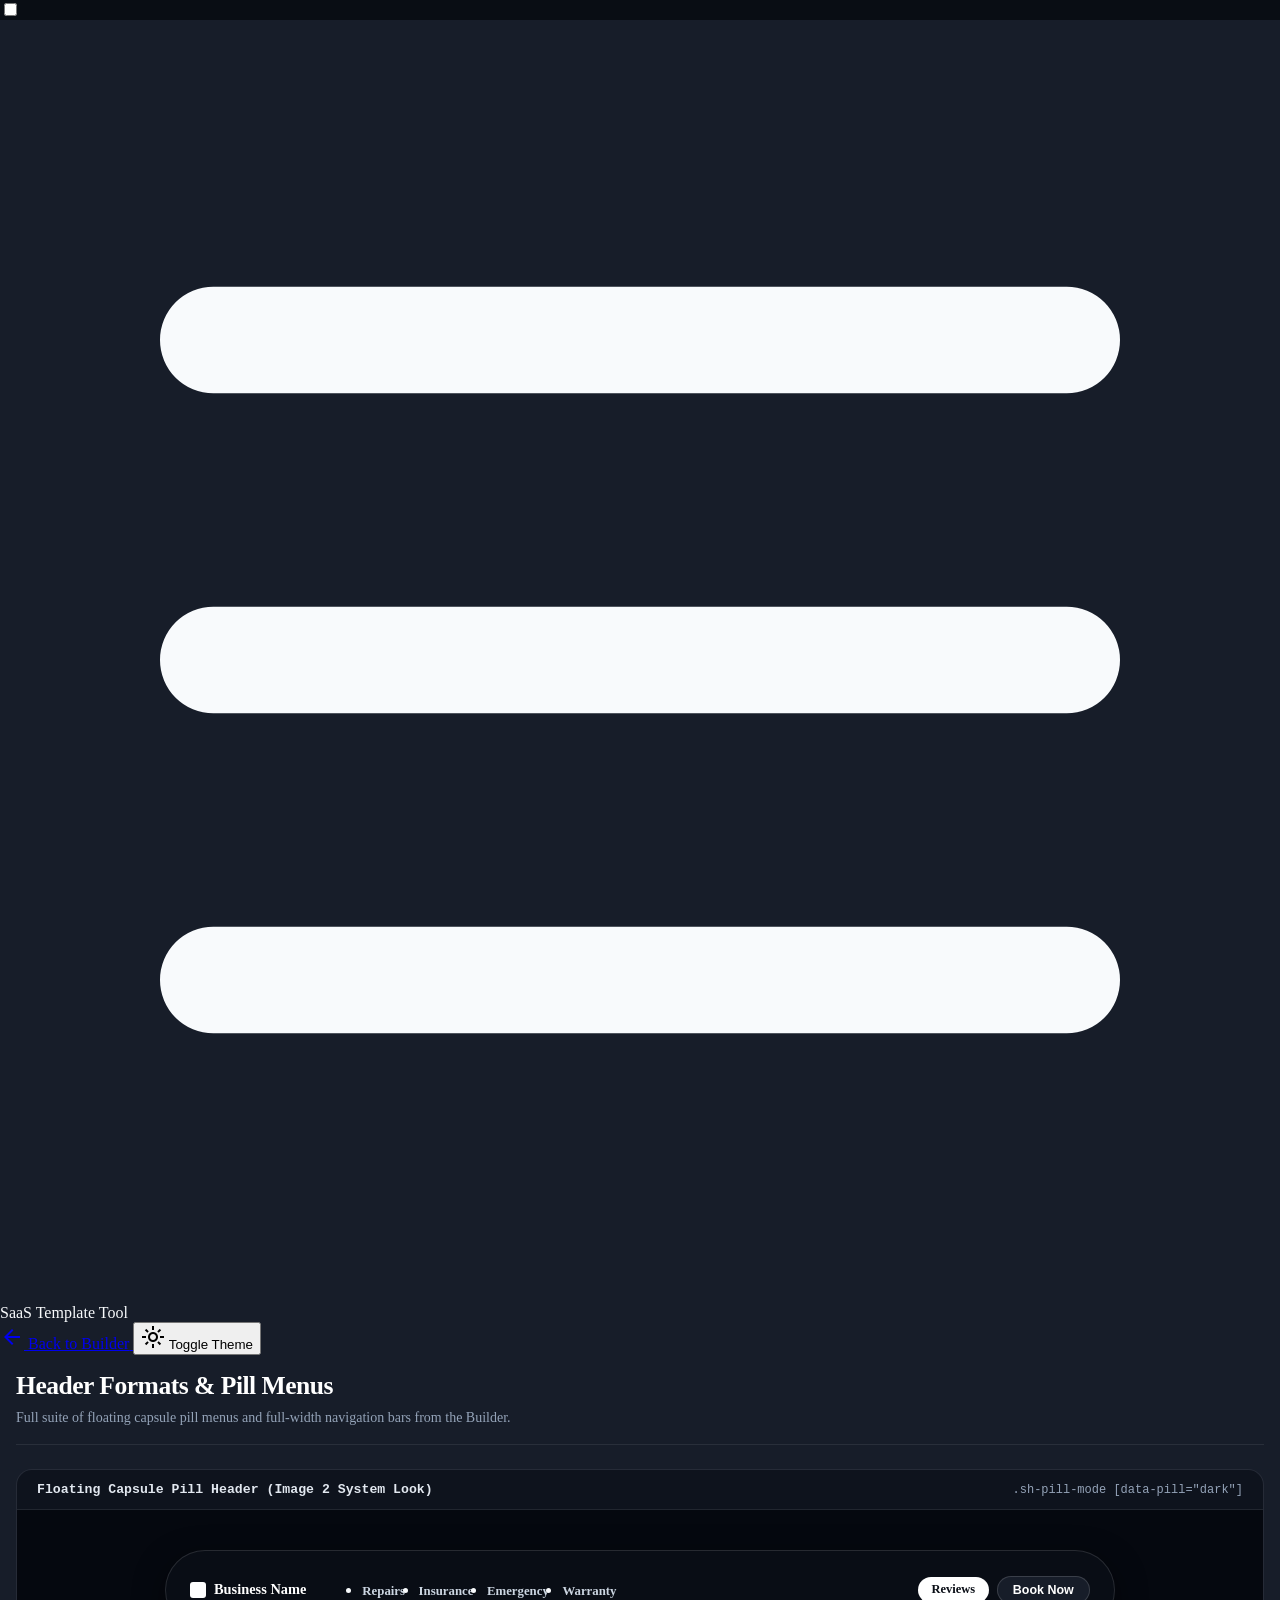
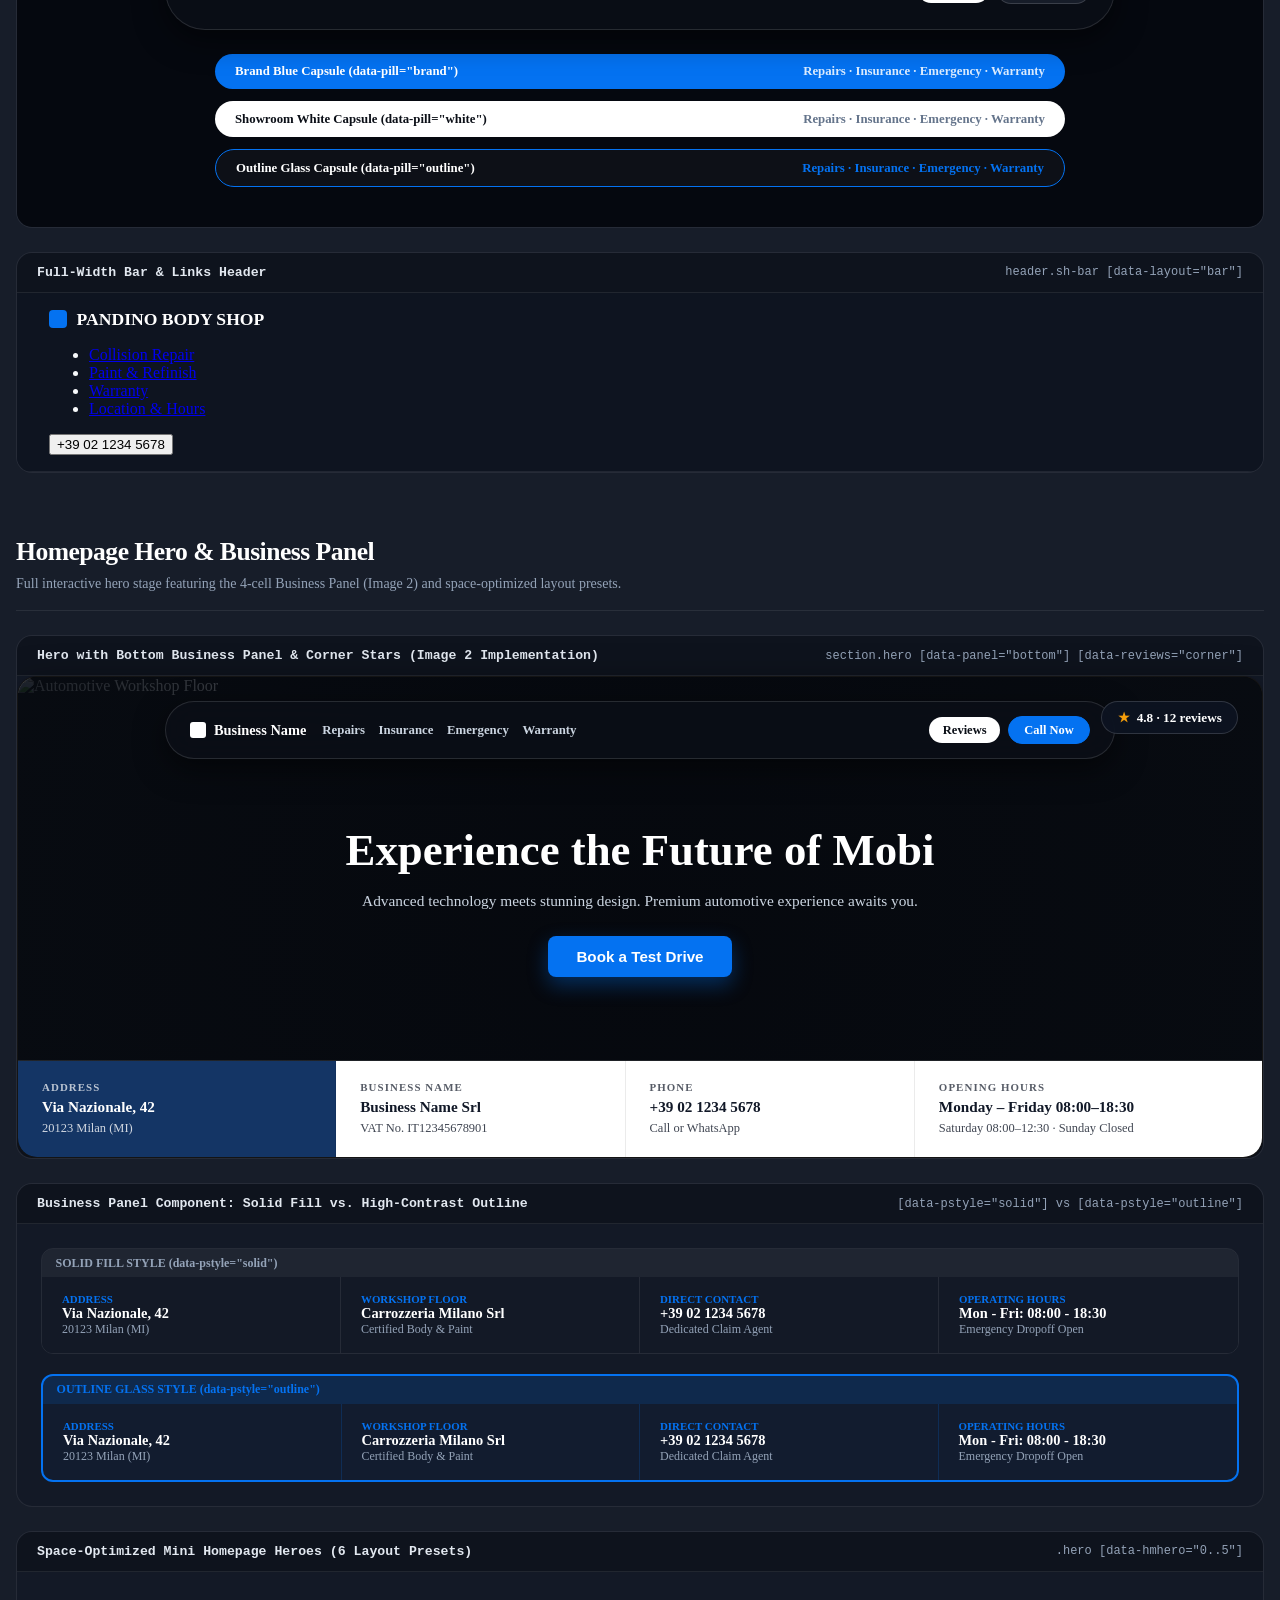
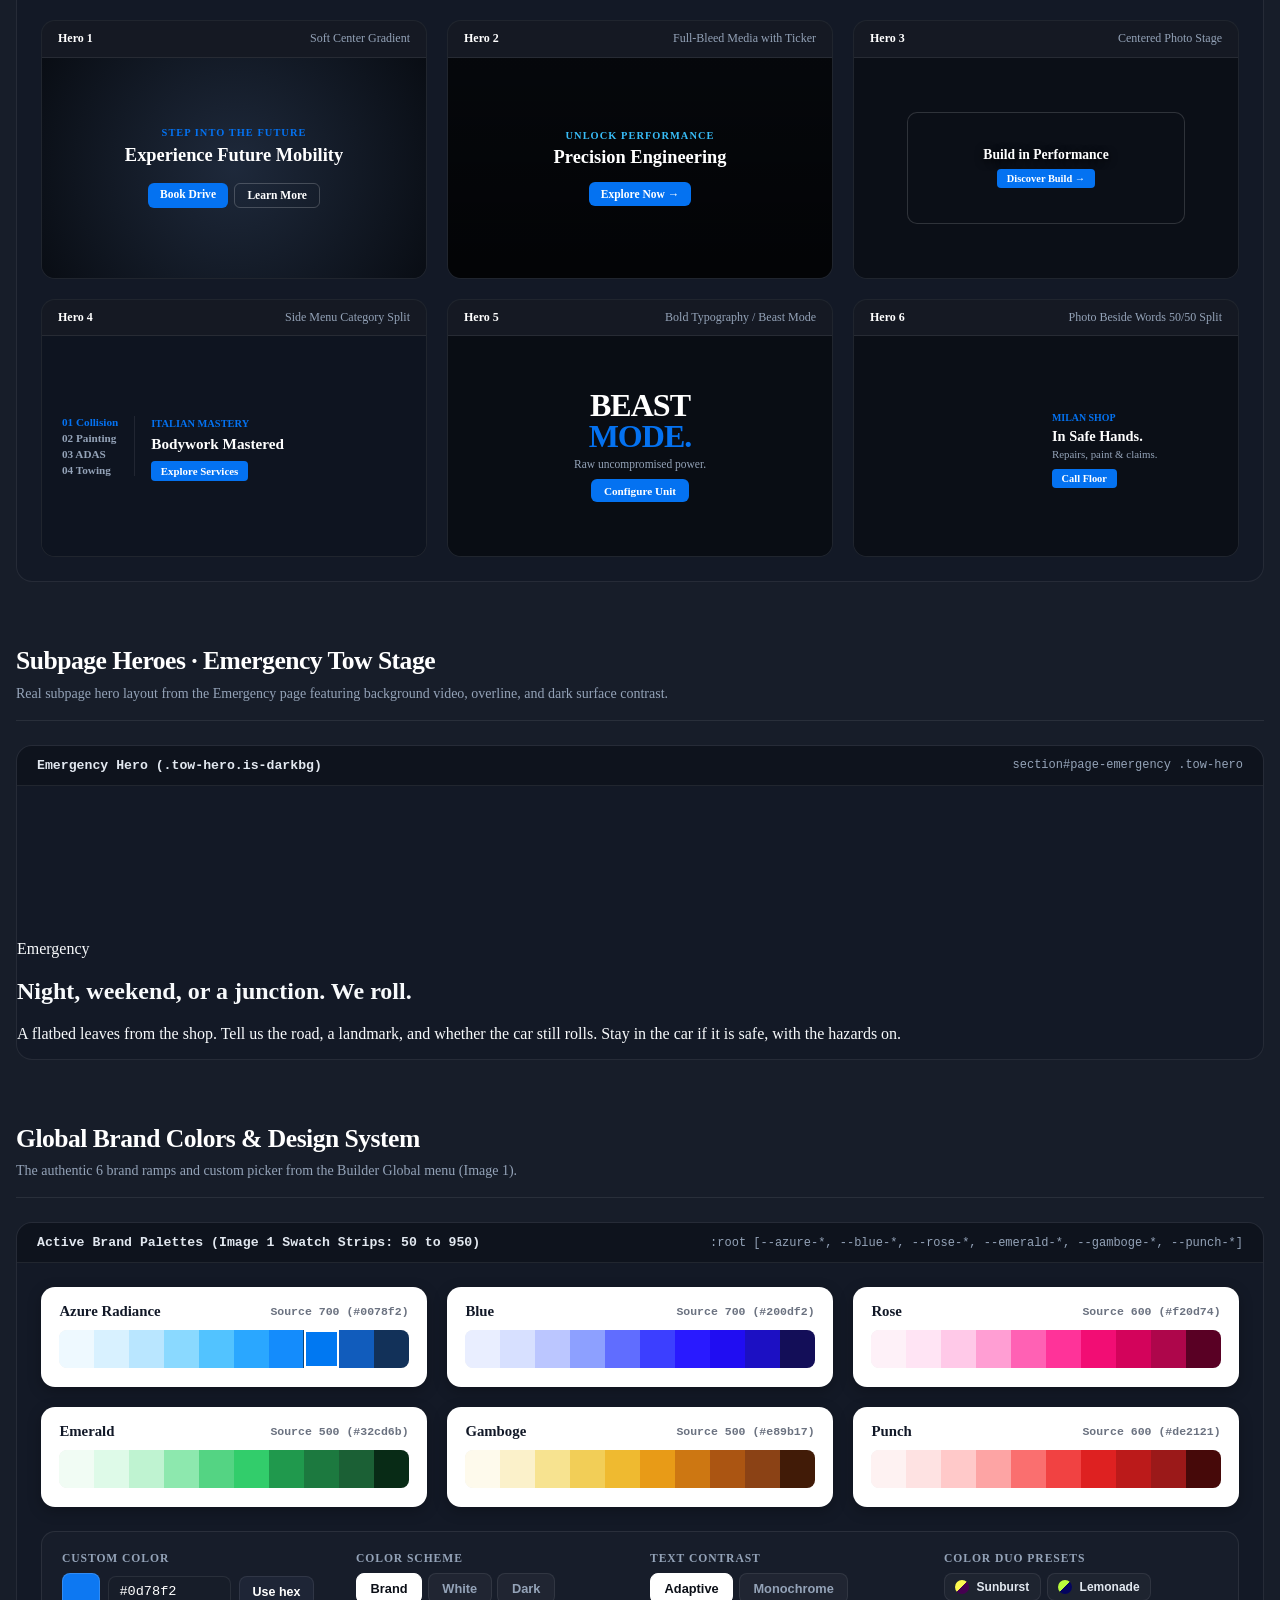
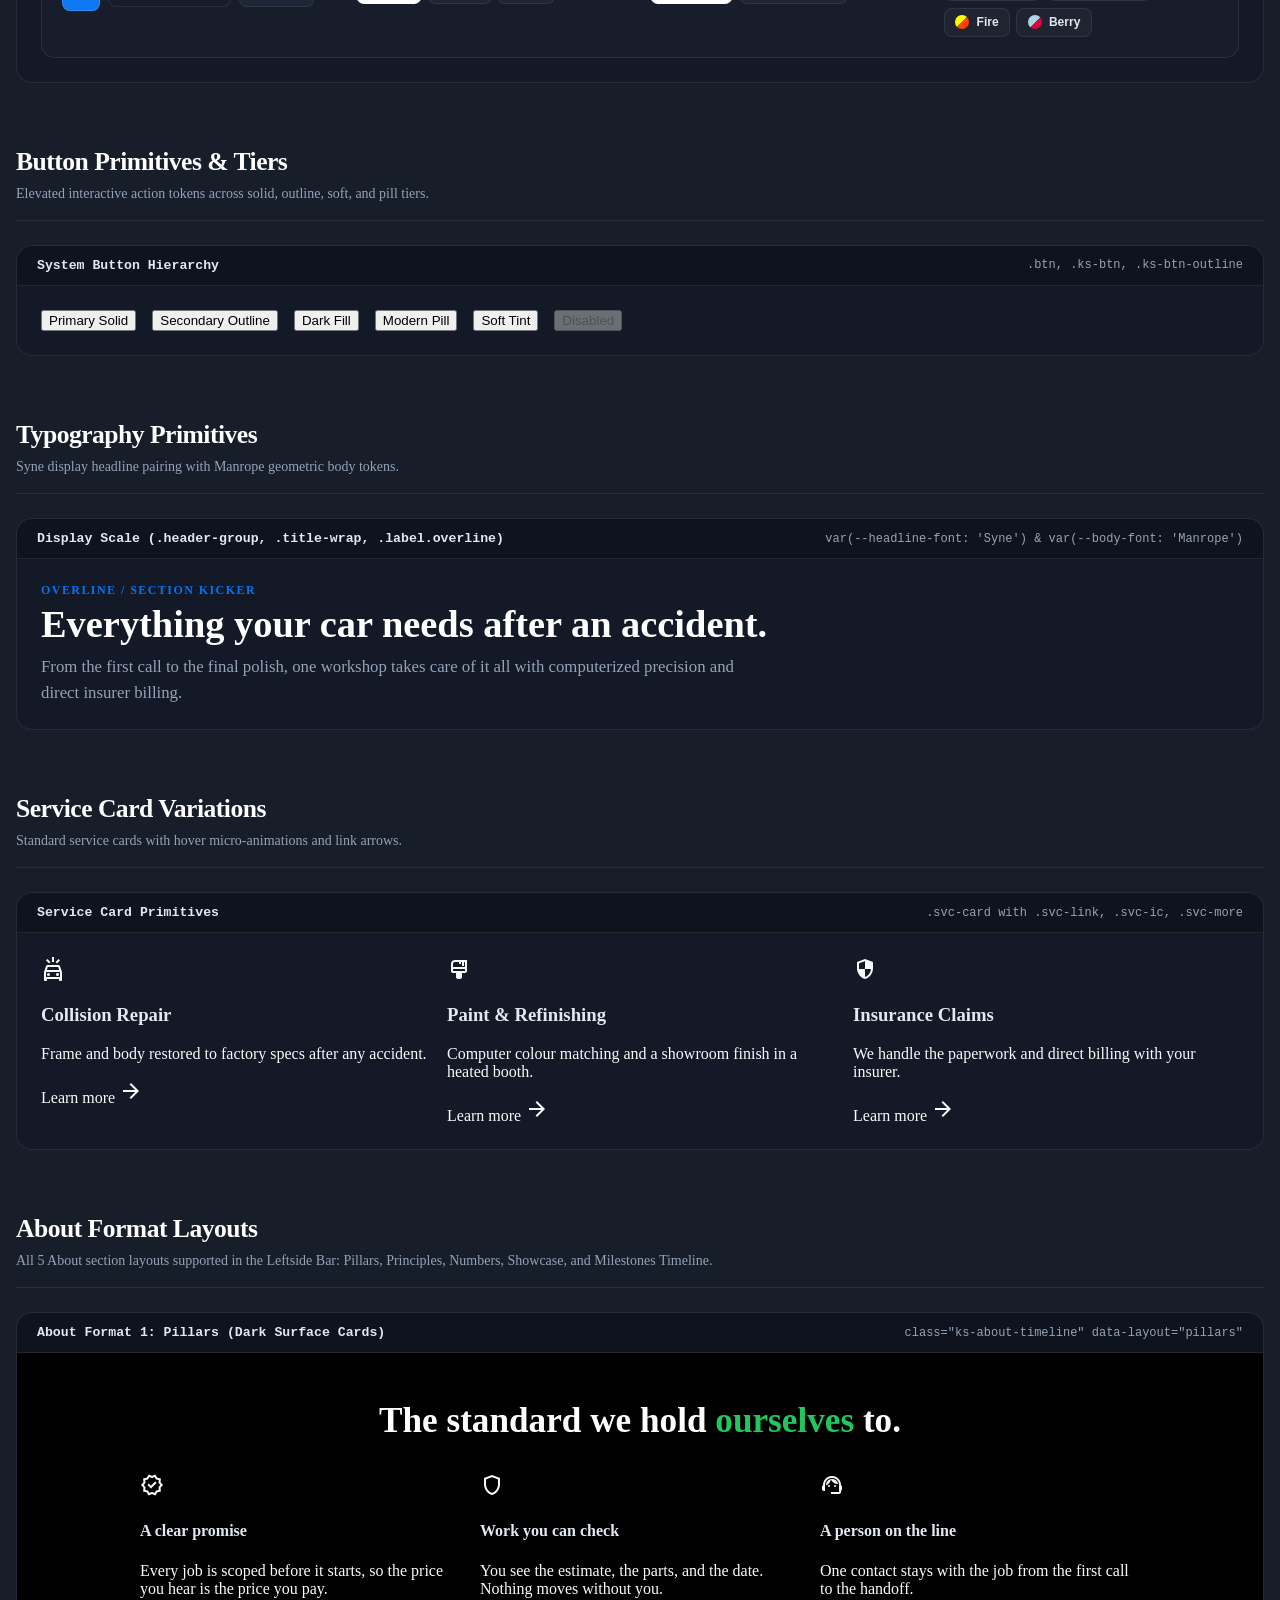
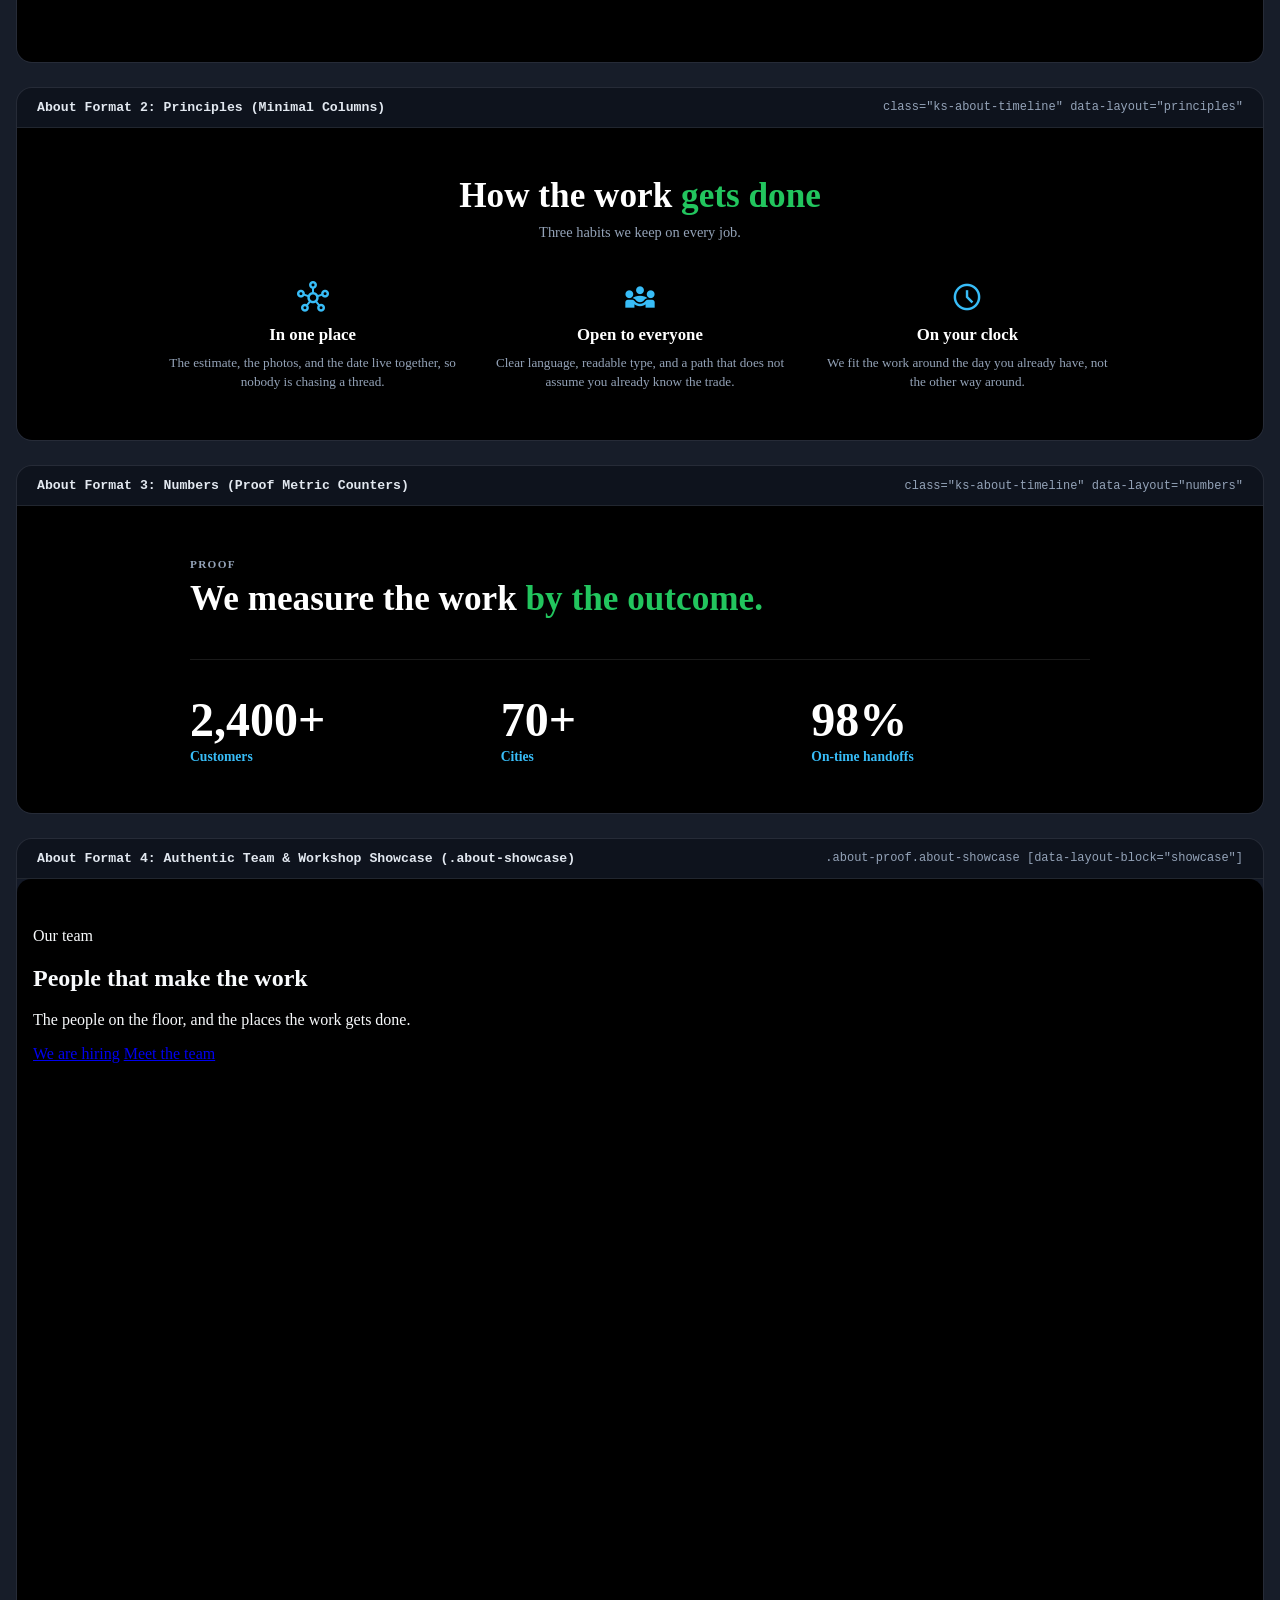
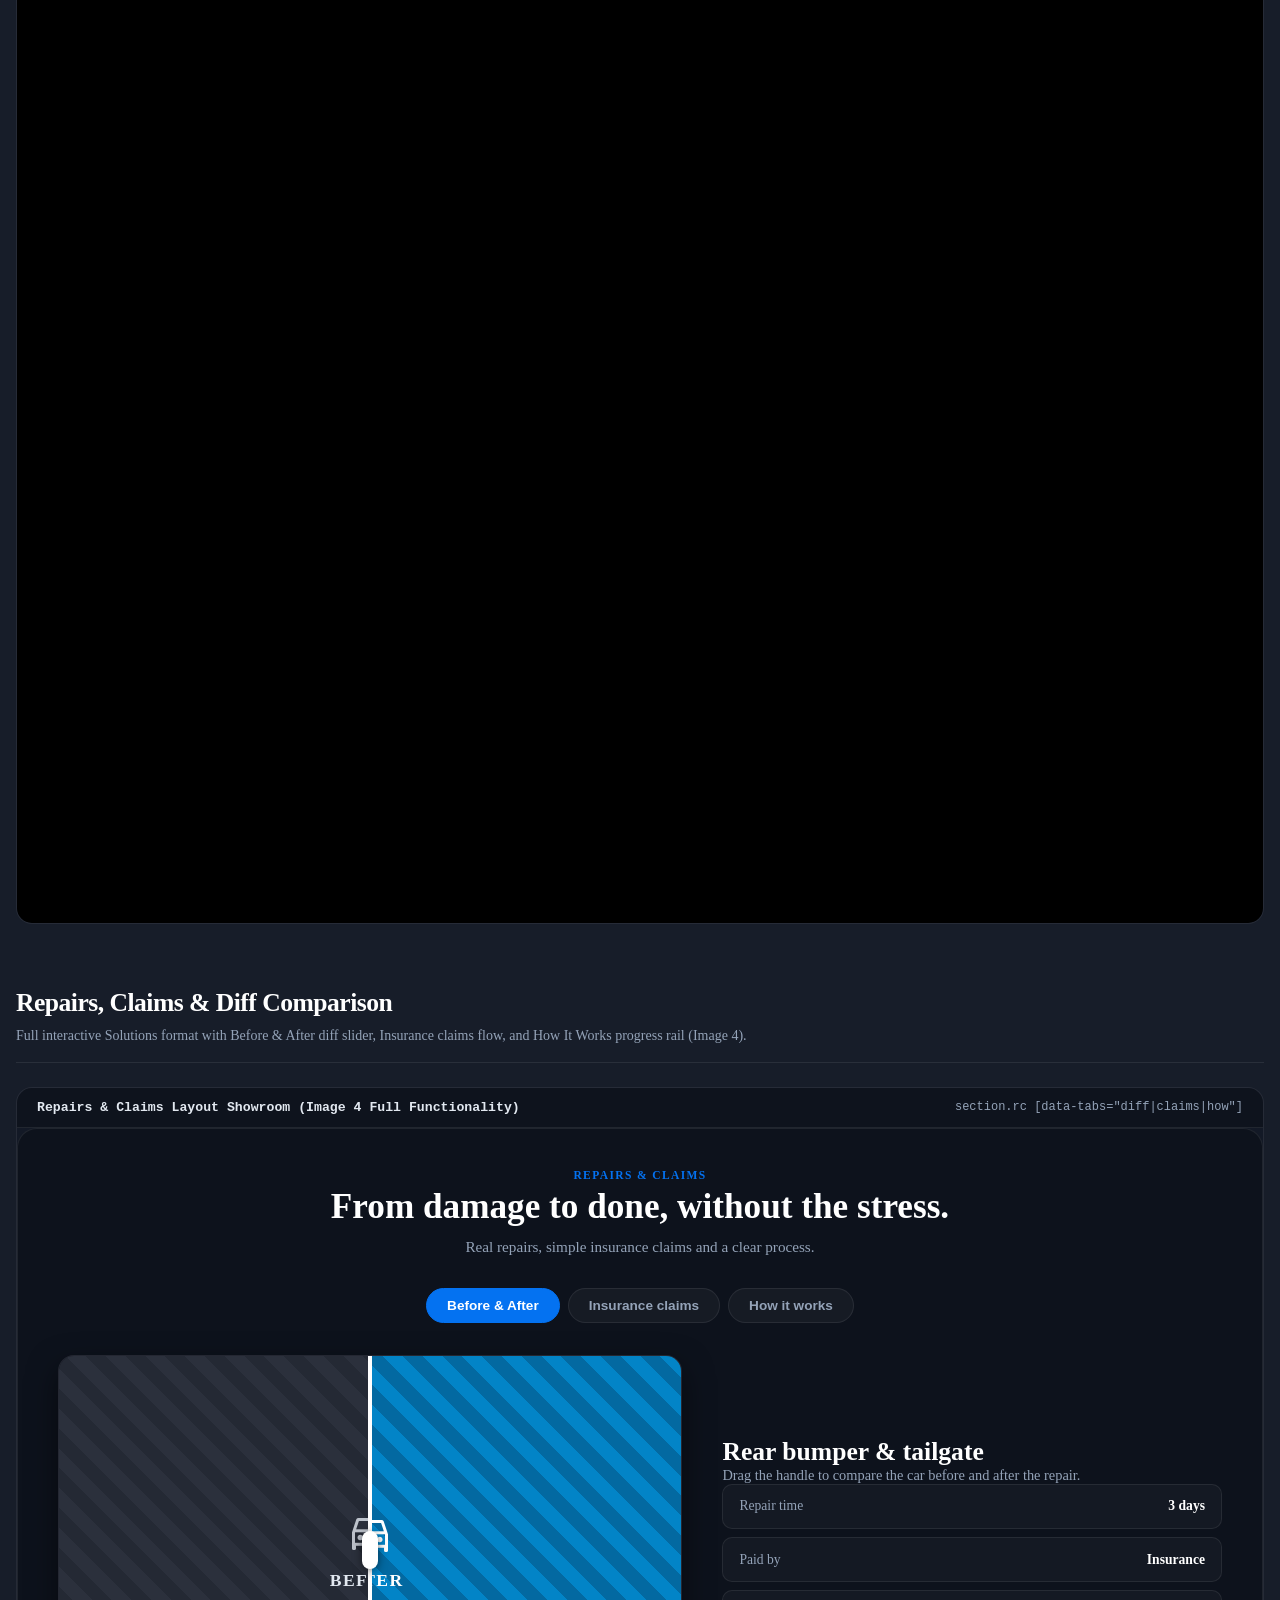
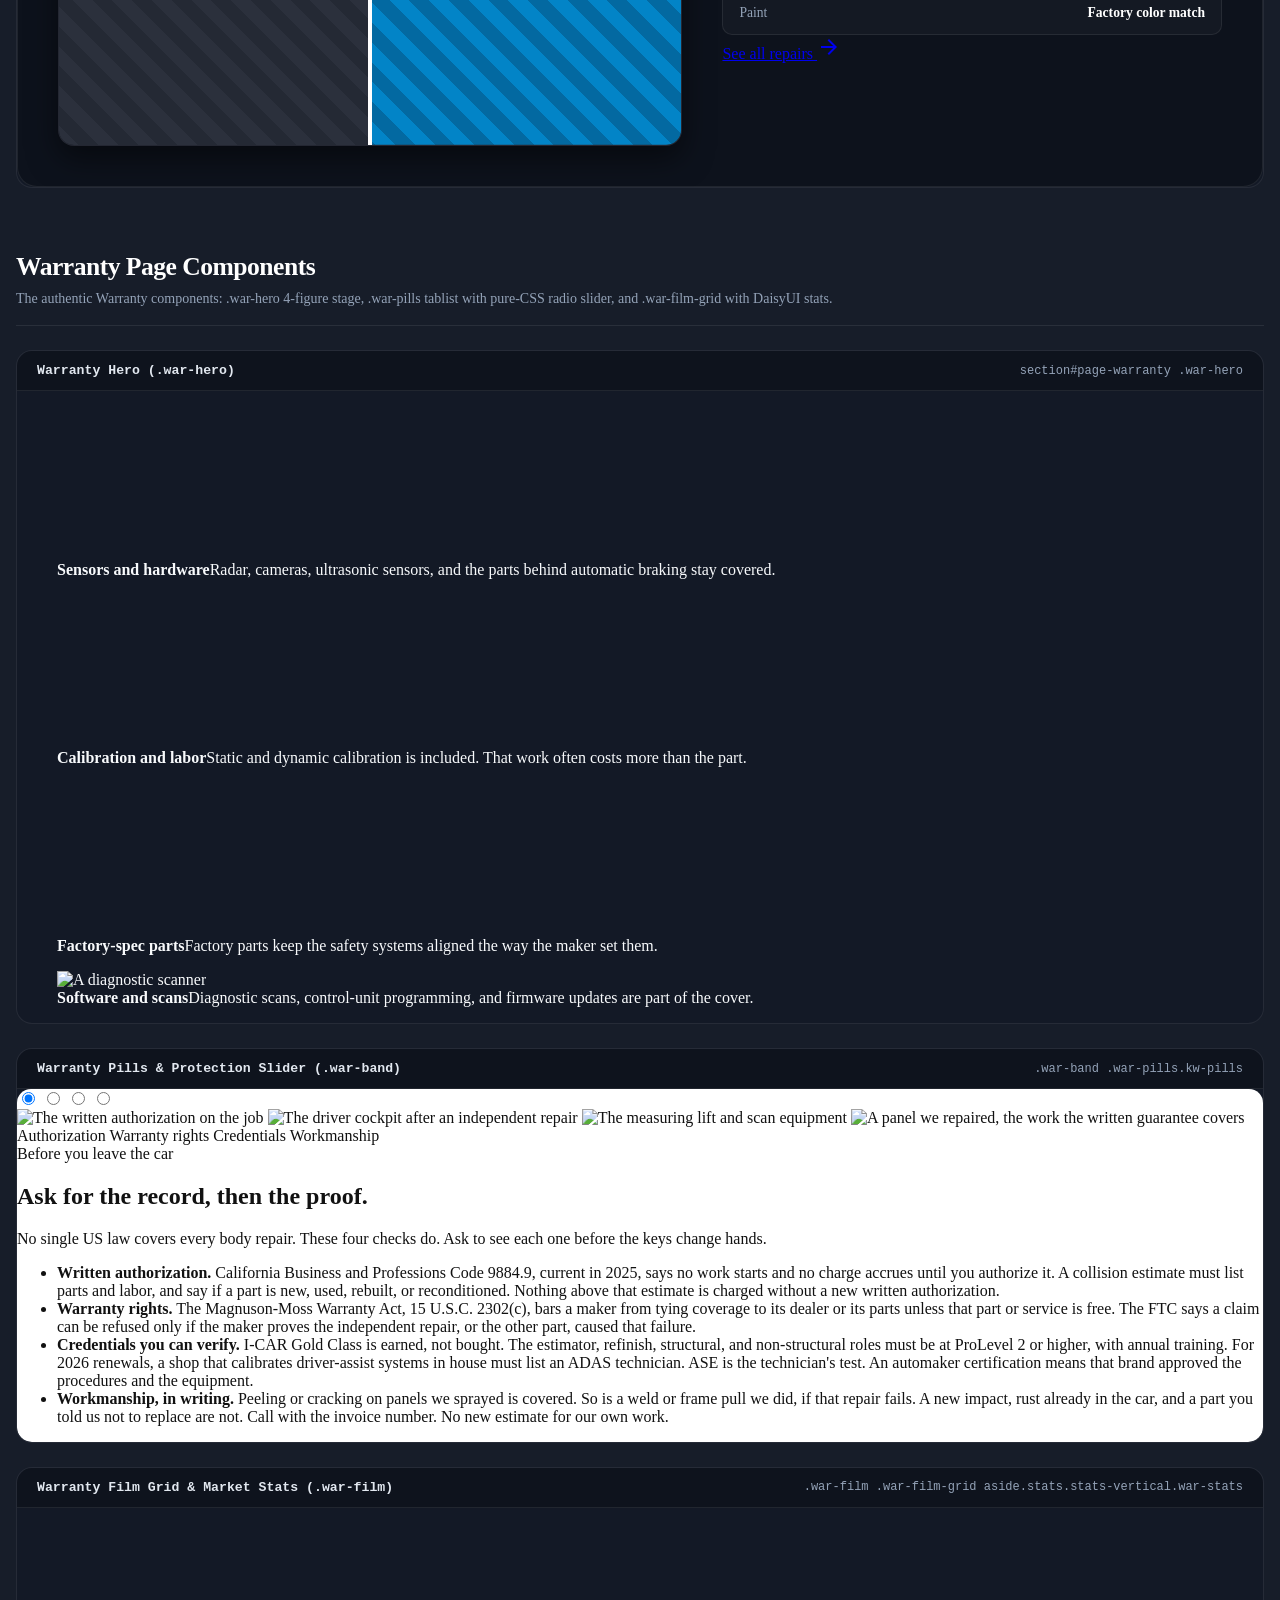
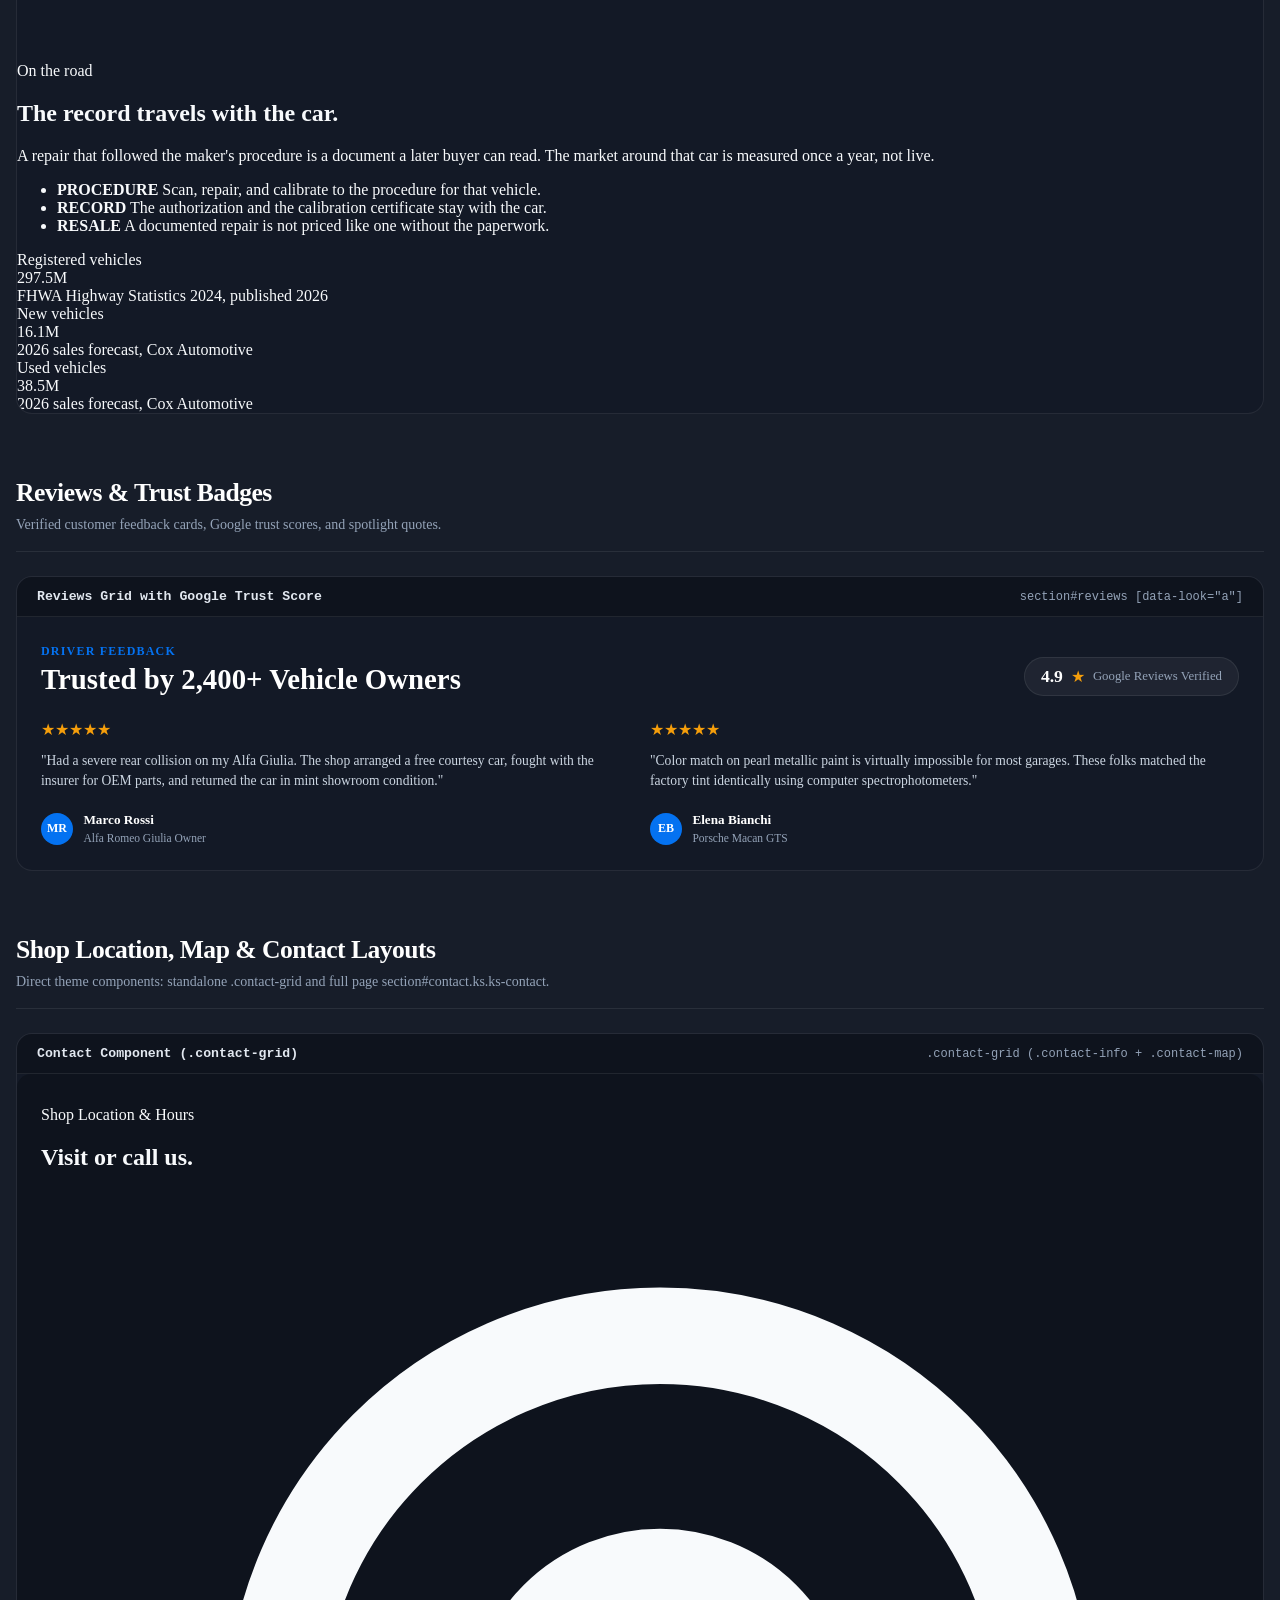
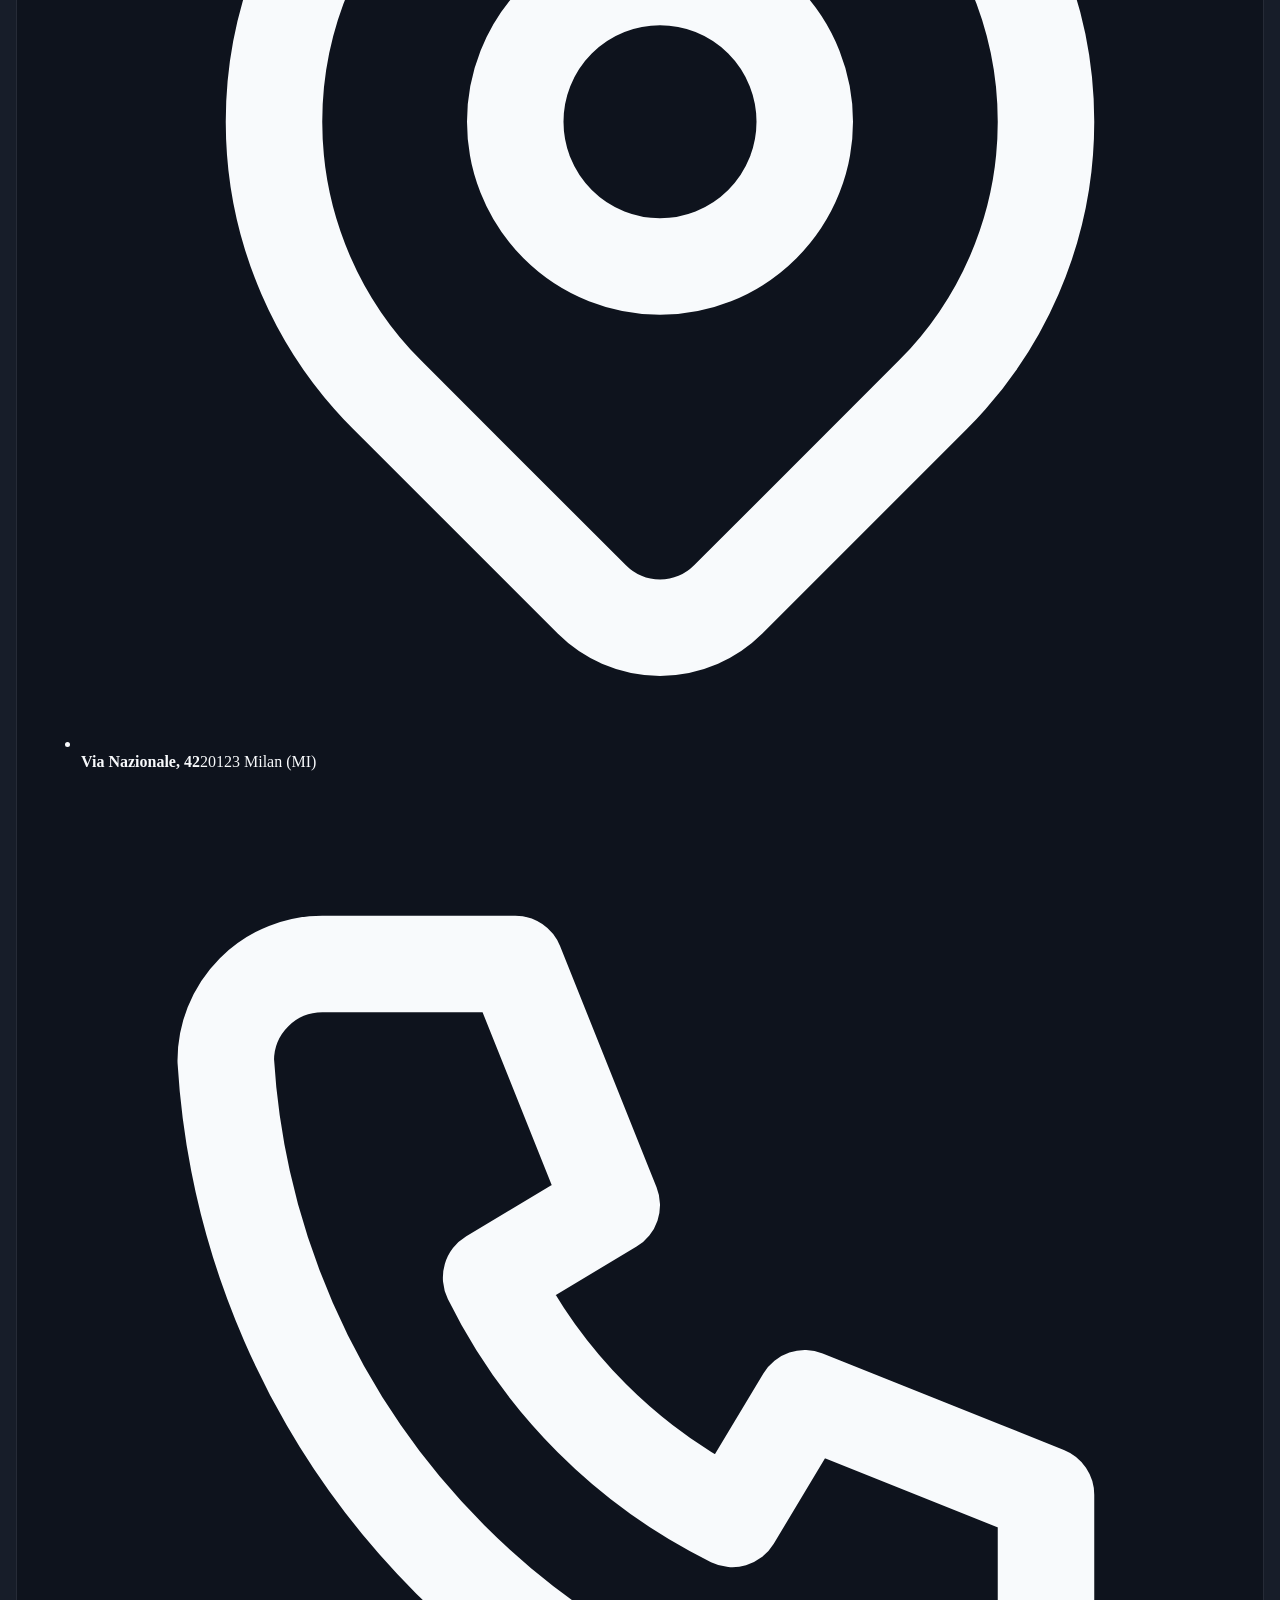
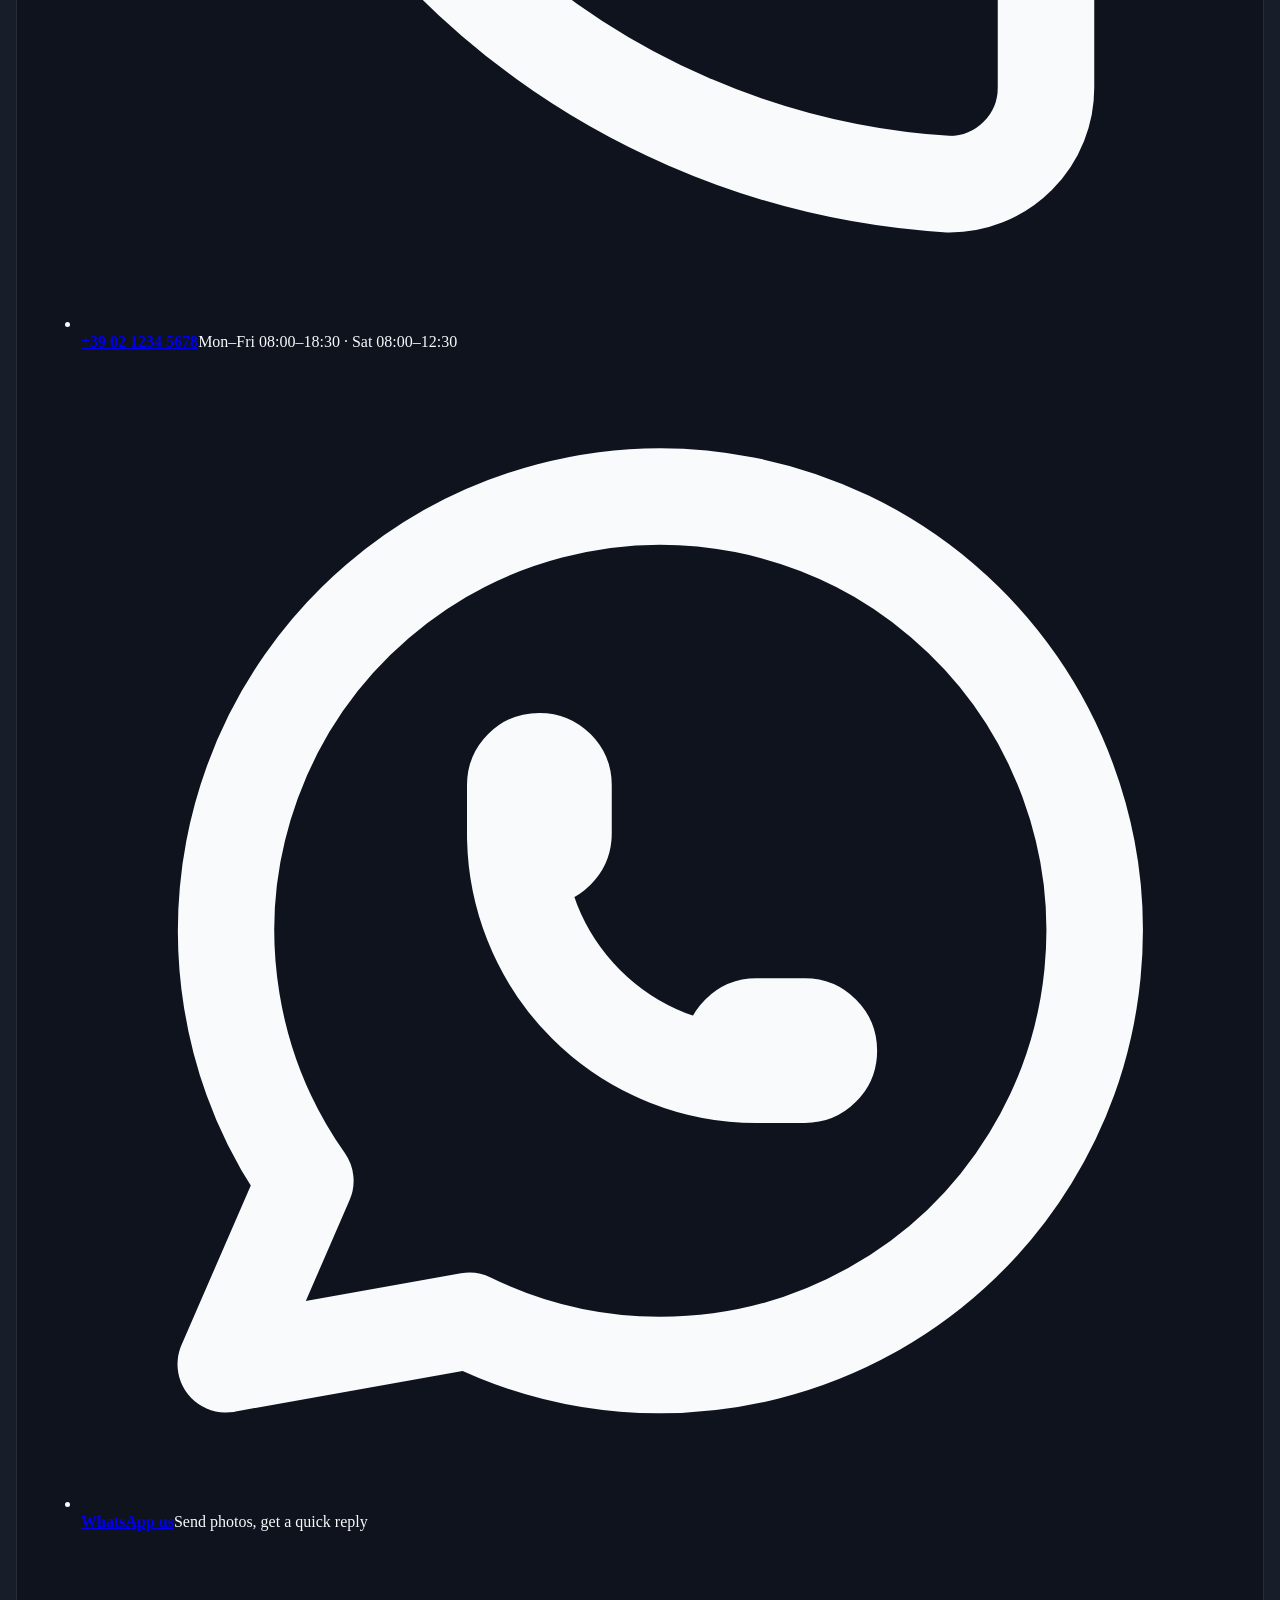
==== commit 8ba92c3c: "feat(builder): modernize sidebar with daisyui v5 layouts, isolate canvas iframe, and deploy runtime " ====
--- a/kit.html
+++ b/kit.html
@@ -1,21 +1,18 @@
 <!DOCTYPE html>
-<html lang="en" class="kit-standalone-page">
+<html lang="en" class="kit-standalone-page" data-theme="dark">
 <head>
   <meta charset="utf-8" />
   <meta name="viewport" content="width=device-width, initial-scale=1.0" />
   <title>Pandino Design System · Living UI Kit &amp; Builder Showroom</title>
   
-  <!-- Typography & Icons -->
-  <link rel="stylesheet" href="https://fonts.googleapis.com/css2?family=Google+Sans:wght@400;500;600;700&family=Syne:wght@600;700;800&family=Manrope:wght@400;500;600;700;800&display=swap" />
-  <link rel="stylesheet" href="https://fonts.googleapis.com/css2?family=Material+Symbols+Outlined:opsz,wght,FILL,GRAD@20..48,100..700,0..1,-50..200" />
+  <!-- official daisyUI v5 & Tailwind 4 CDN blocks -->
+  <link href="https://cdn.jsdelivr.net/npm/daisyui@5" rel="stylesheet" type="text/css" />
+  <script src="https://cdn.jsdelivr.net/npm/@tailwindcss/browser@4"></script>
   
-  <!-- Core Design System Sheets -->
-  <link rel="stylesheet" href="./css/tokens-base.css?v=kit-master" />
-  <link rel="stylesheet" href="./css/services-components.css?v=kit-master" />
-  <link rel="stylesheet" href="./css/about-timeline.css?v=kit-master" />
-  <link rel="stylesheet" href="./css/daisyui-components.css?v=kit-master" />
-  <link rel="stylesheet" href="./css/editor-inspector.css?v=kit-master" />
-  <link rel="stylesheet" href="./css/builder-rail.css?v=kit-master" />
+  <link rel="preconnect" href="https://fonts.googleapis.com">
+  <link rel="preconnect" href="https://fonts.gstatic.com" crossorigin>
+  <link href="https://fonts.googleapis.com/css2?family=DM+Serif+Display:ital@0;1&family=Inter:wght@400;500;600;700&family=Manrope:wght@400;500;600;700&family=Montserrat:wght@400;500;600;700&family=Playfair+Display:ital,wght@0,600;0,700;1,600&family=Poppins:wght@400;500;600;700&family=Syne:wght@600;700;800&family=Material+Symbols+Outlined:opsz,wght,FILL,GRAD@20..48,100..700,0..1,-50..200&display=swap" rel="stylesheet">
+  
 
   <style>
     /* =========================================================
@@ -34,8 +31,6 @@
       --kit-wash: rgba(255, 255, 255, 0.03);
       --kit-accent: var(--active-600, #0472f1);
       --kit-accent-glow: rgba(4, 114, 241, 0.2);
-      --kit-font-headline: 'Syne', sans-serif;
-      --kit-font-body: 'Manrope', sans-serif;
     }
 
     body.kit-showroom-light {
@@ -57,7 +52,6 @@
       padding: 0;
       background: var(--kit-bg);
       color: var(--kit-text);
-      font-family: var(--kit-font-body);
       overflow-y: auto !important;
       overflow-x: hidden !important;
       height: auto !important;
@@ -65,28 +59,11 @@
       scroll-behavior: smooth;
     }
 
-    /* 2-Column Desktop Shell: Fixed Left Sidebar + Scrollable Right Showroom */
-    .kit-shell {
-      display: flex;
-      min-height: 100vh;
+    .kit-sidebar {
       width: 100%;
-    }
-
-    /* Left Sidebar */
-    .kit-sidebar {
-      width: 280px;
-      flex-shrink: 0;
-      position: sticky;
-      top: 0;
-      height: 100vh;
-      overflow-y: auto;
-      background: var(--kit-sidebar-bg);
-      border-right: 1px solid var(--kit-border);
-      padding: 1.5rem 1rem 3rem;
       display: flex;
       flex-direction: column;
       gap: 1.25rem;
-      z-index: 100;
       box-sizing: border-box;
     }
 
@@ -197,16 +174,6 @@
     }
 
     @media (max-width: 1024px) {
-      .kit-shell {
-        flex-direction: column;
-      }
-      .kit-sidebar {
-        width: 100%;
-        height: auto;
-        position: relative;
-        border-right: none;
-        border-bottom: 1px solid var(--kit-border);
-      }
       .kit-main {
         padding: 1.5rem 1.25rem 4rem;
       }
@@ -1169,108 +1136,33 @@
 </head>
 <body class="kit-standalone-page">
 
-  <div class="kit-shell">
-    <!-- =========================================================
-         FIXED LEFT SIDEBAR MENU (STARTS WITH HEADER MENUS)
-         ========================================================= -->
-    <aside class="kit-sidebar">
-      <div class="kit-sidebar-brand">
-        <h2 class="kit-sidebar-title">
-          <span class="material-symbols-outlined" style="color:#0472f1;">layers</span>
-          UI Kit Showroom
-        </h2>
-        <p class="kit-sidebar-sub">Living components &amp; builder formats</p>
+  <div class="drawer lg:drawer-open kit-drawer" id="kit-drawer">
+    <input id="sidebar-toggle" type="checkbox" class="drawer-toggle" />
+    <div class="drawer-content flex flex-col min-h-screen bg-base-200">
+      <!-- NATIVE DAISYUI HEADER PANEL -->
+      <div class="navbar bg-base-100 border-b border-base-300 px-4">
+        <div class="flex-1 items-center gap-2">
+          <label for="sidebar-toggle" class="btn btn-square btn-ghost drawer-button lg:hidden kit-open" role="button" tabindex="0" aria-label="open sidebar">
+            <svg class="w-5 h-5" fill="none" stroke="currentColor" viewBox="0 0 24 24"><path stroke-linecap="round" stroke-linejoin="round" stroke-width="2" d="M4 6h16M4 12h16M4 18h16"></path></svg>
+          </label>
+          <span class="font-bold text-lg">SaaS Template Tool</span>
+        </div>
+        <div class="flex-none flex items-center gap-2">
+          <!-- Put responsive device buttons, viewport switches, and user modals here -->
+          <a href="./index.html" class="btn btn-sm btn-ghost gap-1">
+            <span class="material-symbols-outlined text-base">arrow_back</span>
+            <span>Back to Builder</span>
+          </a>
+          <button type="button" class="btn btn-sm btn-outline gap-1" id="btnToggleShowroomTheme">
+            <span class="material-symbols-outlined text-base">light_mode</span>
+            <span class="hidden sm:inline">Toggle Theme</span>
+          </button>
+        </div>
       </div>
 
-      <div class="kit-sidebar-actions">
-        <button type="button" class="kit-mode-btn" id="btnToggleShowroomTheme">
-          <span class="material-symbols-outlined" style="font-size:1rem;">light_mode</span>
-          Toggle Theme
-        </button>
-      </div>
-
-      <!-- Navigation Links -->
-      <nav class="kit-nav-group">
-        <span class="kit-nav-group-title">Navigation &amp; Heroes</span>
-        <a href="#sec-headers" class="kit-nav-link active">
-          <span class="material-symbols-outlined">web</span>
-          Header Menus &amp; Pills
-        </a>
-        <a href="#sec-heroes" class="kit-nav-link">
-          <span class="material-symbols-outlined">view_carousel</span>
-          Hero &amp; Business Panel
-        </a>
-        <a href="#sec-subpage-heroes" class="kit-nav-link">
-          <span class="material-symbols-outlined">emergency</span>
-          Subpage Heroes (Emergency &amp; Tow)
-        </a>
-
-        <span class="kit-nav-group-title">Design Foundation</span>
-        <a href="#sec-colors" class="kit-nav-link">
-          <span class="material-symbols-outlined">palette</span>
-          Brand Colors &amp; Palettes
-        </a>
-        <a href="#sec-buttons" class="kit-nav-link">
-          <span class="material-symbols-outlined">smart_button</span>
-          Button Primitives
-        </a>
-        <a href="#sec-typography" class="kit-nav-link">
-          <span class="material-symbols-outlined">match_case</span>
-          Typography Primitives
-        </a>
-        <a href="#sec-cards" class="kit-nav-link">
-          <span class="material-symbols-outlined">dashboard</span>
-          Service Card Variations
-        </a>
-
-        <span class="kit-nav-group-title">Builder Formats</span>
-        <a href="#sec-about" class="kit-nav-link">
-          <span class="material-symbols-outlined">info</span>
-          About Format Layouts
-        </a>
-        <a href="#sec-repairs-solutions" class="kit-nav-link">
-          <span class="material-symbols-outlined">compare</span>
-          Repairs, Claims &amp; Diff
-        </a>
-        <a href="#sec-warranty" class="kit-nav-link">
-          <span class="material-symbols-outlined">verified</span>
-          Warranty Page Hero
-        </a>
-        <a href="#sec-reviews" class="kit-nav-link">
-          <span class="material-symbols-outlined">star</span>
-          Reviews &amp; Trust Badges
-        </a>
-        <a href="#sec-contact" class="kit-nav-link">
-          <span class="material-symbols-outlined">pin_drop</span>
-          Shop Location &amp; Hours
-        </a>
-        <a href="#sec-faq" class="kit-nav-link">
-          <span class="material-symbols-outlined">help</span>
-          Interactive FAQ Formats
-        </a>
-        <a href="#sec-promo-quote" class="kit-nav-link">
-          <span class="material-symbols-outlined">calculate</span>
-          Promo &amp; Book Estimate
-        </a>
-        <a href="#sec-final-cta" class="kit-nav-link">
-          <span class="material-symbols-outlined">campaign</span>
-          Final Call to Action
-        </a>
-        <a href="#sec-footers" class="kit-nav-link">
-          <span class="material-symbols-outlined">vertical_align_bottom</span>
-          DaisyUI &amp; Site Footers
-        </a>
-        <a href="#sec-forms" class="kit-nav-link">
-          <span class="material-symbols-outlined">format_shapes</span>
-          Form Controls &amp; Dropzone
-        </a>
-      </nav>
-    </aside>
-
-    <!-- =========================================================
-         RIGHT MAIN SHOWROOM AREA
-         ========================================================= -->
-    <main class="kit-main">
+      <!-- RESPONSIVE FLEX ITEM GRID WRAPPER FOR PREVIEW SCREENS -->
+      <div class="flex-1 grid grid-cols-1 overflow-y-auto w-full">
+        <main class="kit-main p-4 lg:p-8 max-w-7xl mx-auto w-full">
 
       <!-- SECTION 1: HEADER FORMATS & PILL MENUS -->
       <section class="kit-sec" id="sec-headers">
@@ -1286,22 +1178,24 @@
             <code>.sh-pill-mode [data-pill="dark"]</code>
           </div>
           <div class="kit-box-body" style="background:#05080f; padding: 2.5rem 1.5rem;">
-            <div class="kit-pill-header-mockup">
-              <div class="kit-pill-nav">
-                <div class="kit-pill-brand">
-                  <span class="kit-pill-icon"></span>
-                  Business Name
-                </div>
-                <div class="kit-pill-links">
-                  <a href="#sec-repairs-solutions" class="kit-pill-link">Repairs</a>
-                  <a href="#sec-repairs-solutions" class="kit-pill-link">Insurance</a>
-                  <a href="#sec-contact" class="kit-pill-link">Emergency</a>
-                  <a href="#sec-warranty" class="kit-pill-link">Warranty</a>
-                </div>
-              </div>
-              <div style="display:flex; align-items:center; gap:0.5rem;">
-                <a href="#sec-reviews" class="kit-pill-badge-rev">Reviews</a>
-                <button type="button" class="kit-pill-cta">Book Now</button>
+            <div class="kit-pill-header-mockup navbar">
+              <div class="navbar-start">
+                <div class="kit-pill-nav">
+                  <div class="kit-pill-brand">
+                    <span class="kit-pill-icon"></span>
+                    Business Name
+                  </div>
+                  <ul class="kit-pill-links menu menu-horizontal">
+                    <li><a href="#sec-repairs-solutions" class="kit-pill-link">Repairs</a></li>
+                    <li><a href="#sec-repairs-solutions" class="kit-pill-link">Insurance</a></li>
+                    <li><a href="#sec-contact" class="kit-pill-link">Emergency</a></li>
+                    <li><a href="#sec-warranty" class="kit-pill-link">Warranty</a></li>
+                  </ul>
+                </div>
+              </div>
+              <div class="navbar-end" style="display:flex; align-items:center; gap:0.5rem;">
+                <a href="#sec-reviews" class="kit-pill-badge-rev btn btn-ghost btn-sm">Reviews</a>
+                <button type="button" class="kit-pill-cta btn btn-primary btn-sm">Book Now</button>
               </div>
             </div>
 
@@ -1330,18 +1224,24 @@
             <code>header.sh-bar [data-layout="bar"]</code>
           </div>
           <div class="kit-box-body" style="padding:0; background:#0e1420;">
-            <div style="display:flex; align-items:center; justify-content:space-between; padding:1.25rem 2rem; border-bottom:1px solid var(--kit-border);">
-              <div style="font-weight:800; font-size:1.1rem; color:#fff; display:flex; align-items:center; gap:0.6rem;">
-                <span style="width:18px; height:18px; background:#0472f1; border-radius:4px;"></span>
-                PANDINO BODY SHOP
-              </div>
-              <div style="display:flex; gap:1.5rem; font-size:0.85rem; font-weight:600; color:#cbd5e1;">
-                <a href="#sec-repairs-solutions" style="color:inherit; text-decoration:none;">Collision Repair</a>
-                <a href="#sec-repairs-solutions" style="color:inherit; text-decoration:none;">Paint &amp; Refinish</a>
-                <a href="#sec-warranty" style="color:inherit; text-decoration:none;">Warranty</a>
-                <a href="#sec-contact" style="color:inherit; text-decoration:none;">Location &amp; Hours</a>
-              </div>
-              <button type="button" class="kit-hero-cta-btn" style="padding:0.5rem 1.15rem; font-size:0.825rem;">+39 02 1234 5678</button>
+            <div class="navbar bg-base-100 shadow-sm" style="padding:1rem 2rem; border-bottom:1px solid var(--kit-border);">
+              <div class="navbar-start">
+                <div style="font-weight:800; font-size:1.1rem; color:#fff; display:flex; align-items:center; gap:0.6rem;">
+                  <span style="width:18px; height:18px; background:#0472f1; border-radius:4px;"></span>
+                  PANDINO BODY SHOP
+                </div>
+              </div>
+              <div class="navbar-center hidden lg:flex">
+                <ul class="menu menu-horizontal px-1 gap-2 text-sm font-semibold">
+                  <li><a href="#sec-repairs-solutions">Collision Repair</a></li>
+                  <li><a href="#sec-repairs-solutions">Paint &amp; Refinish</a></li>
+                  <li><a href="#sec-warranty">Warranty</a></li>
+                  <li><a href="#sec-contact">Location &amp; Hours</a></li>
+                </ul>
+              </div>
+              <div class="navbar-end">
+                <button type="button" class="btn btn-primary btn-sm">+39 02 1234 5678</button>
+              </div>
             </div>
           </div>
         </div>
@@ -1814,12 +1714,12 @@
             <code>.btn, .ks-btn, .ks-btn-outline</code>
           </div>
           <div class="kit-box-body" style="display:flex; flex-wrap:wrap; gap:1rem; align-items:center;">
-            <button type="button" class="btn" style="background:#0472f1; color:#fff; padding:0.65rem 1.4rem; border-radius:8px; font-weight:700; border:none; cursor:pointer;">Primary Solid</button>
-            <button type="button" class="btn" style="background:transparent; color:#fff; border:2px solid #0472f1; padding:0.65rem 1.4rem; border-radius:8px; font-weight:700; cursor:pointer;">Secondary Outline</button>
-            <button type="button" class="btn" style="background:rgba(255,255,255,0.06); color:#fff; border:1px solid rgba(255,255,255,0.12); padding:0.65rem 1.4rem; border-radius:8px; font-weight:700; cursor:pointer;">Dark Fill</button>
-            <button type="button" class="btn" style="background:#0472f1; color:#fff; padding:0.65rem 1.75rem; border-radius:999px; font-weight:700; border:none; cursor:pointer;">Modern Pill</button>
-            <button type="button" class="btn" style="background:rgba(4, 114, 241, 0.15); color:#0472f1; padding:0.65rem 1.25rem; border-radius:8px; font-weight:700; border:none; cursor:pointer;">Soft Tint</button>
-            <button type="button" class="btn" disabled style="opacity:0.4; cursor:not-allowed; background:rgba(255,255,255,0.05); color:#fff; padding:0.65rem 1.4rem; border-radius:8px; font-weight:700; border:1px solid rgba(255,255,255,0.1);">Disabled</button>
+            <button type="button" class="btn btn-primary">Primary Solid</button>
+            <button type="button" class="btn btn-outline btn-primary">Secondary Outline</button>
+            <button type="button" class="btn btn-neutral">Dark Fill</button>
+            <button type="button" class="btn btn-accent rounded-full">Modern Pill</button>
+            <button type="button" class="btn btn-soft btn-primary">Soft Tint</button>
+            <button type="button" class="btn btn-disabled" disabled>Disabled</button>
           </div>
         </div>
       </section>
@@ -1861,33 +1761,45 @@
           <div class="kit-box-body">
             <div style="display:grid; grid-template-columns: repeat(auto-fit, minmax(280px, 1fr)); gap:1.25rem;">
               <!-- Card 1 -->
-              <div style="background:#131926; border:1px solid var(--kit-border); border-radius:14px; padding:1.5rem; transition:transform 0.2s, border-color 0.2s;">
-                <span class="material-symbols-outlined" style="font-size:2rem; color:#0472f1; margin-bottom:1rem; display:block;">minor_crash</span>
-                <h3 style="font-size:1.15rem; font-weight:800; color:#fff; margin:0 0 0.5rem;">Collision Repair</h3>
-                <p style="font-size:0.85rem; color:var(--kit-muted); margin:0 0 1.25rem; line-height:1.5;">Frame and body restored to factory specs after any accident.</p>
-                <span style="font-size:0.825rem; font-weight:700; color:#0472f1; display:flex; align-items:center; gap:0.35rem;">
-                  Learn more <span class="material-symbols-outlined" style="font-size:1rem;">arrow_forward</span>
-                </span>
+              <div class="card bg-base-100 shadow-sm border border-base-200">
+                <div class="card-body">
+                  <span class="material-symbols-outlined text-primary text-3xl mb-2">minor_crash</span>
+                  <h3 class="card-title text-base font-bold text-base-content">Collision Repair</h3>
+                  <p class="text-sm opacity-80 mb-4">Frame and body restored to factory specs after any accident.</p>
+                  <div class="card-actions">
+                    <span class="text-sm font-bold text-primary flex items-center gap-1">
+                      Learn more <span class="material-symbols-outlined text-base">arrow_forward</span>
+                    </span>
+                  </div>
+                </div>
               </div>
 
               <!-- Card 2 -->
-              <div style="background:#131926; border:1px solid var(--kit-border); border-radius:14px; padding:1.5rem;">
-                <span class="material-symbols-outlined" style="font-size:2rem; color:#0472f1; margin-bottom:1rem; display:block;">format_paint</span>
-                <h3 style="font-size:1.15rem; font-weight:800; color:#fff; margin:0 0 0.5rem;">Paint &amp; Refinishing</h3>
-                <p style="font-size:0.85rem; color:var(--kit-muted); margin:0 0 1.25rem; line-height:1.5;">Computer colour matching and a showroom finish in a heated booth.</p>
-                <span style="font-size:0.825rem; font-weight:700; color:#0472f1; display:flex; align-items:center; gap:0.35rem;">
-                  Learn more <span class="material-symbols-outlined" style="font-size:1rem;">arrow_forward</span>
-                </span>
+              <div class="card bg-base-100 shadow-sm border border-base-200">
+                <div class="card-body">
+                  <span class="material-symbols-outlined text-primary text-3xl mb-2">format_paint</span>
+                  <h3 class="card-title text-base font-bold text-base-content">Paint &amp; Refinishing</h3>
+                  <p class="text-sm opacity-80 mb-4">Computer colour matching and a showroom finish in a heated booth.</p>
+                  <div class="card-actions">
+                    <span class="text-sm font-bold text-primary flex items-center gap-1">
+                      Learn more <span class="material-symbols-outlined text-base">arrow_forward</span>
+                    </span>
+                  </div>
+                </div>
               </div>
 
               <!-- Card 3 -->
-              <div style="background:#131926; border:1px solid var(--kit-border); border-radius:14px; padding:1.5rem;">
-                <span class="material-symbols-outlined" style="font-size:2rem; color:#0472f1; margin-bottom:1rem; display:block;">security</span>
-                <h3 style="font-size:1.15rem; font-weight:800; color:#fff; margin:0 0 0.5rem;">Insurance Claims</h3>
-                <p style="font-size:0.85rem; color:var(--kit-muted); margin:0 0 1.25rem; line-height:1.5;">We handle the paperwork and direct billing with your insurer.</p>
-                <span style="font-size:0.825rem; font-weight:700; color:#0472f1; display:flex; align-items:center; gap:0.35rem;">
-                  Learn more <span class="material-symbols-outlined" style="font-size:1rem;">arrow_forward</span>
-                </span>
+              <div class="card bg-base-100 shadow-sm border border-base-200">
+                <div class="card-body">
+                  <span class="material-symbols-outlined text-primary text-3xl mb-2">security</span>
+                  <h3 class="card-title text-base font-bold text-base-content">Insurance Claims</h3>
+                  <p class="text-sm opacity-80 mb-4">We handle the paperwork and direct billing with your insurer.</p>
+                  <div class="card-actions">
+                    <span class="text-sm font-bold text-primary flex items-center gap-1">
+                      Learn more <span class="material-symbols-outlined text-base">arrow_forward</span>
+                    </span>
+                  </div>
+                </div>
               </div>
             </div>
           </div>
@@ -1912,20 +1824,26 @@
               The standard we hold <span style="color:#22c55e;">ourselves</span> to.
             </h2>
             <div style="display:grid; grid-template-columns:repeat(auto-fit, minmax(240px, 1fr)); gap:1.25rem; text-align:left; max-width:1000px; margin:0 auto;">
-              <div style="background:#0f141f; border:1px solid rgba(255,255,255,0.08); border-radius:14px; padding:1.75rem;">
-                <span class="material-symbols-outlined" style="color:#38bdf8; font-size:1.75rem; margin-bottom:1rem; display:block;">verified</span>
-                <h4 style="font-weight:800; font-size:1.05rem; color:#fff; margin:0 0 0.5rem;">A clear promise</h4>
-                <p style="font-size:0.825rem; color:var(--kit-muted); margin:0; line-height:1.5;">Every job is scoped before it starts, so the price you hear is the price you pay.</p>
-              </div>
-              <div style="background:#0f141f; border:1px solid rgba(255,255,255,0.08); border-radius:14px; padding:1.75rem;">
-                <span class="material-symbols-outlined" style="color:#38bdf8; font-size:1.75rem; margin-bottom:1rem; display:block;">shield</span>
-                <h4 style="font-weight:800; font-size:1.05rem; color:#fff; margin:0 0 0.5rem;">Work you can check</h4>
-                <p style="font-size:0.825rem; color:var(--kit-muted); margin:0; line-height:1.5;">You see the estimate, the parts, and the date. Nothing moves without you.</p>
-              </div>
-              <div style="background:#0f141f; border:1px solid rgba(255,255,255,0.08); border-radius:14px; padding:1.75rem;">
-                <span class="material-symbols-outlined" style="color:#38bdf8; font-size:1.75rem; margin-bottom:1rem; display:block;">support_agent</span>
-                <h4 style="font-weight:800; font-size:1.05rem; color:#fff; margin:0 0 0.5rem;">A person on the line</h4>
-                <p style="font-size:0.825rem; color:var(--kit-muted); margin:0; line-height:1.5;">One contact stays with the job from the first call to the handoff.</p>
+              <div class="card bg-base-100 shadow-sm border border-base-200">
+                <div class="card-body">
+                  <span class="material-symbols-outlined text-primary text-2xl mb-2">verified</span>
+                  <h4 class="card-title text-base font-bold text-base-content">A clear promise</h4>
+                  <p class="text-sm opacity-80">Every job is scoped before it starts, so the price you hear is the price you pay.</p>
+                </div>
+              </div>
+              <div class="card bg-base-100 shadow-sm border border-base-200">
+                <div class="card-body">
+                  <span class="material-symbols-outlined text-primary text-2xl mb-2">shield</span>
+                  <h4 class="card-title text-base font-bold text-base-content">Work you can check</h4>
+                  <p class="text-sm opacity-80">You see the estimate, the parts, and the date. Nothing moves without you.</p>
+                </div>
+              </div>
+              <div class="card bg-base-100 shadow-sm border border-base-200">
+                <div class="card-body">
+                  <span class="material-symbols-outlined text-primary text-2xl mb-2">support_agent</span>
+                  <h4 class="card-title text-base font-bold text-base-content">A person on the line</h4>
+                  <p class="text-sm opacity-80">One contact stays with the job from the first call to the handoff.</p>
+                </div>
               </div>
             </div>
           </div>
@@ -2005,8 +1923,8 @@
                 <h2 class="about-proof-title" id="about-showcase-title">People that make the work</h2>
                 <p class="about-lead">The people on the floor, and the places the work gets done.</p>
                 <div class="about-show-actions">
-                  <a class="about-show-btn" href="#contact">We are hiring</a>
-                  <a class="about-show-btn is-outline" href="#contact">Meet the team</a>
+                  <a class="btn btn-primary" href="#contact">We are hiring</a>
+                  <a class="btn btn-outline btn-primary" href="#contact">Meet the team</a>
                 </div>
               </div>
               <div class="about-show-rows">
@@ -2123,28 +2041,30 @@
                 </div>
 
                 <!-- Case Details Card -->
-                <div class="kit-diff-case">
-                  <div>
-                    <h3>Rear bumper &amp; tailgate</h3>
-                    <p>Drag the handle to compare the car before and after the repair.</p>
-                  </div>
-                  <ul class="kit-diff-specs">
-                    <li class="kit-diff-spec-row">
-                      <span>Repair time</span>
-                      <b>3 days</b>
-                    </li>
-                    <li class="kit-diff-spec-row">
-                      <span>Paid by</span>
-                      <b>Insurance</b>
-                    </li>
-                    <li class="kit-diff-spec-row">
-                      <span>Paint</span>
-                      <b>Factory color match</b>
-                    </li>
-                  </ul>
-                  <a href="#sec-cards" style="color:#0472f1; font-weight:700; text-decoration:none; font-size:0.9rem; display:flex; align-items:center; gap:0.4rem;">
-                    See all repairs <span class="material-symbols-outlined" style="font-size:1rem;">arrow_forward</span>
-                  </a>
+                <div class="kit-diff-case card bg-base-100 shadow-sm border border-base-200">
+                  <div class="card-body">
+                    <h3 class="card-title text-base font-bold">Rear bumper &amp; tailgate</h3>
+                    <p class="text-sm opacity-80">Drag the handle to compare the car before and after the repair.</p>
+                    <ul class="kit-diff-specs">
+                      <li class="kit-diff-spec-row">
+                        <span>Repair time</span>
+                        <b>3 days</b>
+                      </li>
+                      <li class="kit-diff-spec-row">
+                        <span>Paid by</span>
+                        <b>Insurance</b>
+                      </li>
+                      <li class="kit-diff-spec-row">
+                        <span>Paint</span>
+                        <b>Factory color match</b>
+                      </li>
+                    </ul>
+                    <div class="card-actions mt-2">
+                      <a href="#sec-cards" class="text-sm font-bold text-primary flex items-center gap-1 no-underline">
+                        See all repairs <span class="material-symbols-outlined text-base">arrow_forward</span>
+                      </a>
+                    </div>
+                  </div>
                 </div>
               </div>
             </div>
@@ -2152,48 +2072,56 @@
             <!-- TAB 2: INSURANCE CLAIMS ANIMATED CARDS -->
             <div class="kit-rc-panel-view" id="rcTabClaims">
               <div class="kit-claims-cards-grid">
-                <div class="kit-claim-card">
-                  <div class="kit-claim-head">
-                    <span style="font-weight:800; color:#fff; font-size:0.9rem;">1. Send photos</span>
-                    <span class="kit-claim-num">1</span>
-                  </div>
-                  <div class="kit-claim-stage">
-                    <span class="material-symbols-outlined" style="color:#38bdf8; font-size:2rem;">photo_camera</span>
-                  </div>
-                  <span style="font-size:0.8rem; color:var(--kit-muted);">Take photos with your phone. Fast 2 min upload.</span>
-                </div>
-
-                <div class="kit-claim-card">
-                  <div class="kit-claim-head">
-                    <span style="font-weight:800; color:#fff; font-size:0.9rem;">2. We assess</span>
-                    <span class="kit-claim-num">2</span>
-                  </div>
-                  <div class="kit-claim-stage">
-                    <span class="material-symbols-outlined" style="color:#38bdf8; font-size:2rem;">receipt_long</span>
-                  </div>
-                  <span style="font-size:0.8rem; color:var(--kit-muted);">We inspect the car and write a clear, binding estimate.</span>
-                </div>
-
-                <div class="kit-claim-card">
-                  <div class="kit-claim-head">
-                    <span style="font-weight:800; color:#fff; font-size:0.9rem;">3. Insurance handled</span>
-                    <span class="kit-claim-num">3</span>
-                  </div>
-                  <div class="kit-claim-stage">
-                    <span class="material-symbols-outlined" style="color:#38bdf8; font-size:2rem;">verified_user</span>
-                  </div>
-                  <span style="font-size:0.8rem; color:var(--kit-muted);">You sign one authorization. We deal with the insurer.</span>
-                </div>
-
-                <div class="kit-claim-card">
-                  <div class="kit-claim-head">
-                    <span style="font-weight:800; color:#fff; font-size:0.9rem;">4. Repair &amp; keys</span>
-                    <span class="kit-claim-num">4</span>
-                  </div>
-                  <div class="kit-claim-stage">
-                    <span class="material-symbols-outlined" style="color:#38bdf8; font-size:2rem;">key</span>
-                  </div>
-                  <span style="font-size:0.8rem; color:var(--kit-muted);">Car repaired, cleaned, tested and keys returned.</span>
+                <div class="kit-claim-card card bg-base-100 shadow-sm border border-base-200">
+                  <div class="card-body p-4">
+                    <div class="kit-claim-head">
+                      <span style="font-weight:800; color:#fff; font-size:0.9rem;">1. Send photos</span>
+                      <span class="kit-claim-num">1</span>
+                    </div>
+                    <div class="kit-claim-stage">
+                      <span class="material-symbols-outlined" style="color:#38bdf8; font-size:2rem;">photo_camera</span>
+                    </div>
+                    <span style="font-size:0.8rem; color:var(--kit-muted);">Take photos with your phone. Fast 2 min upload.</span>
+                  </div>
+                </div>
+
+                <div class="kit-claim-card card bg-base-100 shadow-sm border border-base-200">
+                  <div class="card-body p-4">
+                    <div class="kit-claim-head">
+                      <span style="font-weight:800; color:#fff; font-size:0.9rem;">2. We assess</span>
+                      <span class="kit-claim-num">2</span>
+                    </div>
+                    <div class="kit-claim-stage">
+                      <span class="material-symbols-outlined" style="color:#38bdf8; font-size:2rem;">receipt_long</span>
+                    </div>
+                    <span style="font-size:0.8rem; color:var(--kit-muted);">We inspect the car and write a clear, binding estimate.</span>
+                  </div>
+                </div>
+
+                <div class="kit-claim-card card bg-base-100 shadow-sm border border-base-200">
+                  <div class="card-body p-4">
+                    <div class="kit-claim-head">
+                      <span style="font-weight:800; color:#fff; font-size:0.9rem;">3. Insurance handled</span>
+                      <span class="kit-claim-num">3</span>
+                    </div>
+                    <div class="kit-claim-stage">
+                      <span class="material-symbols-outlined" style="color:#38bdf8; font-size:2rem;">verified_user</span>
+                    </div>
+                    <span style="font-size:0.8rem; color:var(--kit-muted);">You sign one authorization. We deal with the insurer.</span>
+                  </div>
+                </div>
+
+                <div class="kit-claim-card card bg-base-100 shadow-sm border border-base-200">
+                  <div class="card-body p-4">
+                    <div class="kit-claim-head">
+                      <span style="font-weight:800; color:#fff; font-size:0.9rem;">4. Repair &amp; keys</span>
+                      <span class="kit-claim-num">4</span>
+                    </div>
+                    <div class="kit-claim-stage">
+                      <span class="material-symbols-outlined" style="color:#38bdf8; font-size:2rem;">key</span>
+                    </div>
+                    <span style="font-size:0.8rem; color:var(--kit-muted);">Car repaired, cleaned, tested and keys returned.</span>
+                  </div>
                 </div>
               </div>
             </div>
@@ -2397,26 +2325,30 @@
             </div>
 
             <div style="display:grid; grid-template-columns:repeat(auto-fit, minmax(280px, 1fr)); gap:1.25rem;">
-              <div style="background:#131926; border:1px solid var(--kit-border); border-radius:14px; padding:1.5rem;">
-                <div style="color:#f59e0b; margin-bottom:0.75rem;">★★★★★</div>
-                <p style="font-size:0.85rem; color:#cbd5e1; line-height:1.5; margin:0 0 1.25rem;">"Had a severe rear collision on my Alfa Giulia. The shop arranged a free courtesy car, fought with the insurer for OEM parts, and returned the car in mint showroom condition."</p>
-                <div style="display:flex; align-items:center; gap:0.65rem;">
-                  <span style="width:32px; height:32px; border-radius:50%; background:#0472f1; color:#fff; font-weight:800; font-size:0.75rem; display:grid; place-items:center;">MR</span>
-                  <div>
-                    <b style="color:#fff; font-size:0.825rem; display:block;">Marco Rossi</b>
-                    <span style="font-size:0.72rem; color:var(--kit-muted);">Alfa Romeo Giulia Owner</span>
-                  </div>
-                </div>
-              </div>
-
-              <div style="background:#131926; border:1px solid var(--kit-border); border-radius:14px; padding:1.5rem;">
-                <div style="color:#f59e0b; margin-bottom:0.75rem;">★★★★★</div>
-                <p style="font-size:0.85rem; color:#cbd5e1; line-height:1.5; margin:0 0 1.25rem;">"Color match on pearl metallic paint is virtually impossible for most garages. These folks matched the factory tint identically using computer spectrophotometers."</p>
-                <div style="display:flex; align-items:center; gap:0.65rem;">
-                  <span style="width:32px; height:32px; border-radius:50%; background:#0472f1; color:#fff; font-weight:800; font-size:0.75rem; display:grid; place-items:center;">EB</span>
-                  <div>
-                    <b style="color:#fff; font-size:0.825rem; display:block;">Elena Bianchi</b>
-                    <span style="font-size:0.72rem; color:var(--kit-muted);">Porsche Macan GTS</span>
+              <div class="card bg-base-100 shadow-sm border border-base-200">
+                <div class="card-body">
+                  <div style="color:#f59e0b; margin-bottom:0.75rem;">★★★★★</div>
+                  <p style="font-size:0.85rem; color:#cbd5e1; line-height:1.5; margin:0 0 1.25rem;">"Had a severe rear collision on my Alfa Giulia. The shop arranged a free courtesy car, fought with the insurer for OEM parts, and returned the car in mint showroom condition."</p>
+                  <div style="display:flex; align-items:center; gap:0.65rem;">
+                    <span style="width:32px; height:32px; border-radius:50%; background:#0472f1; color:#fff; font-weight:800; font-size:0.75rem; display:grid; place-items:center;">MR</span>
+                    <div>
+                      <b style="color:#fff; font-size:0.825rem; display:block;">Marco Rossi</b>
+                      <span style="font-size:0.72rem; color:var(--kit-muted);">Alfa Romeo Giulia Owner</span>
+                    </div>
+                  </div>
+                </div>
+              </div>
+
+              <div class="card bg-base-100 shadow-sm border border-base-200">
+                <div class="card-body">
+                  <div style="color:#f59e0b; margin-bottom:0.75rem;">★★★★★</div>
+                  <p style="font-size:0.85rem; color:#cbd5e1; line-height:1.5; margin:0 0 1.25rem;">"Color match on pearl metallic paint is virtually impossible for most garages. These folks matched the factory tint identically using computer spectrophotometers."</p>
+                  <div style="display:flex; align-items:center; gap:0.65rem;">
+                    <span style="width:32px; height:32px; border-radius:50%; background:#0472f1; color:#fff; font-weight:800; font-size:0.75rem; display:grid; place-items:center;">EB</span>
+                    <div>
+                      <b style="color:#fff; font-size:0.825rem; display:block;">Elena Bianchi</b>
+                      <span style="font-size:0.72rem; color:var(--kit-muted);">Porsche Macan GTS</span>
+                    </div>
                   </div>
                 </div>
               </div>
@@ -2451,7 +2383,7 @@
                 </ul>
               </div>
               <div class="contact-map">
-                <div class="map-ph"><svg aria-hidden="true" class="map-pin-big" fill="none" stroke="currentColor" stroke-linecap="round" stroke-linejoin="round" stroke-width="2" viewBox="0 0 24 24"><path d="M9 11a3 3 0 1 0 6 0a3 3 0 0 0 -6 0"></path> <path d="M17.657 16.657l-4.243 4.243a2 2 0 0 1 -2.827 0l-4.244 -4.243a8 8 0 1 1 11.314 0"></path></svg><p>The map loads only when you ask, so no Google cookies before consent.</p><button class="btn ks-btn-outline" type="button">Show map</button></div>
+                <div class="map-ph"><svg aria-hidden="true" class="map-pin-big" fill="none" stroke="currentColor" stroke-linecap="round" stroke-linejoin="round" stroke-width="2" viewBox="0 0 24 24"><path d="M9 11a3 3 0 1 0 6 0a3 3 0 0 0 -6 0"></path> <path d="M17.657 16.657l-4.243 4.243a2 2 0 0 1 -2.827 0l-4.244 -4.243a8 8 0 1 1 11.314 0"></path></svg><p>The map loads only when you ask, so no Google cookies before consent.</p><button class="btn btn-outline btn-primary ks-btn-outline" type="button">Show map</button></div>
               </div>
             </div>
           </div>
@@ -2476,7 +2408,7 @@
                   </ul>
                 </div>
                 <div class="contact-map">
-                  <div class="map-ph"><svg aria-hidden="true" class="map-pin-big" fill="none" stroke="currentColor" stroke-linecap="round" stroke-linejoin="round" stroke-width="2" viewBox="0 0 24 24"><path d="M9 11a3 3 0 1 0 6 0a3 3 0 0 0 -6 0"></path> <path d="M17.657 16.657l-4.243 4.243a2 2 0 0 1 -2.827 0l-4.244 -4.243a8 8 0 1 1 11.314 0"></path></svg><p>The map loads only when you ask, so no Google cookies before consent.</p><button class="btn ks-btn-outline" type="button">Show map</button></div>
+                  <div class="map-ph"><svg aria-hidden="true" class="map-pin-big" fill="none" stroke="currentColor" stroke-linecap="round" stroke-linejoin="round" stroke-width="2" viewBox="0 0 24 24"><path d="M9 11a3 3 0 1 0 6 0a3 3 0 0 0 -6 0"></path> <path d="M17.657 16.657l-4.243 4.243a2 2 0 0 1 -2.827 0l-4.244 -4.243a8 8 0 1 1 11.314 0"></path></svg><p>The map loads only when you ask, so no Google cookies before consent.</p><button class="btn btn-outline btn-primary ks-btn-outline" type="button">Show map</button></div>
                 </div>
               </div>
             </section>
@@ -2498,14 +2430,20 @@
           </div>
           <div class="kit-box-body">
             <div style="display:flex; flex-direction:column; gap:0.75rem; max-width:800px; margin:0 auto;">
-              <details style="background:#131926; border:1px solid var(--kit-border); border-radius:12px; padding:1.15rem 1.25rem;" open>
-                <summary style="font-weight:800; color:#fff; cursor:pointer; font-size:0.95rem;">Do you deal directly with my insurance company?</summary>
-                <p style="font-size:0.85rem; color:var(--kit-muted); margin:0.75rem 0 0; line-height:1.5;">Yes. Once you authorize us, we produce digital photographic evidence, submit the computerized estimate via standard claim portals, and collect payment directly with no out-of-pocket delays.</p>
-              </details>
-              <details style="background:#131926; border:1px solid var(--kit-border); border-radius:12px; padding:1.15rem 1.25rem;">
-                <summary style="font-weight:800; color:#fff; cursor:pointer; font-size:0.95rem;">Can I have a courtesy loaner car while my vehicle is being painted?</summary>
-                <p style="font-size:0.85rem; color:var(--kit-muted); margin:0.75rem 0 0; line-height:1.5;">Absolutely. We provide immediate replacement fleet vehicles on site for all major collision and structural repairs.</p>
-              </details>
+              <div class="collapse collapse-plus bg-base-100 border border-base-200">
+                <input type="radio" name="kit-faq" checked="checked" />
+                <div class="collapse-title text-base font-bold">Do you deal directly with my insurance company?</div>
+                <div class="collapse-content text-sm opacity-80">
+                  <p>Yes. Once you authorize us, we produce digital photographic evidence, submit the computerized estimate via standard claim portals, and collect payment directly with no out-of-pocket delays.</p>
+                </div>
+              </div>
+              <div class="collapse collapse-plus bg-base-100 border border-base-200">
+                <input type="radio" name="kit-faq" />
+                <div class="collapse-title text-base font-bold">Can I have a courtesy loaner car while my vehicle is being painted?</div>
+                <div class="collapse-content text-sm opacity-80">
+                  <p>Absolutely. We provide immediate replacement fleet vehicles on site for all major collision and structural repairs.</p>
+                </div>
+              </div>
             </div>
           </div>
         </div>
@@ -2534,7 +2472,7 @@
                   <span style="font-size:1.1rem; color:var(--kit-muted); text-decoration:line-through;">€79</span>
                   <span style="font-size:0.8rem; color:var(--kit-muted);">Both lenses included</span>
                 </div>
-                <button type="button" class="kit-hero-cta-btn" style="padding:0.6rem 1.4rem;">Book This Offer</button>
+                <button type="button" class="btn btn-primary kit-hero-cta-btn">Book This Offer</button>
               </div>
               <div style="width:300px; border-radius:12px; overflow:hidden;">
                 <img src="./media/showcase/mountain-road.jpg" style="width:100%; aspect-ratio:16/10; object-fit:cover;" alt="Car" />
@@ -2562,7 +2500,7 @@
                   <label style="font-size:0.75rem; font-weight:700; color:var(--kit-muted); display:block; margin-bottom:0.35rem;">DAMAGE DESCRIPTION</label>
                   <textarea placeholder="Describe the damage..." style="width:100%; box-sizing:border-box; background:#0b0f17; border:1px solid var(--kit-border); border-radius:8px; padding:0.65rem; color:#fff; font-size:0.85rem; height:80px;"></textarea>
                 </div>
-                <button type="button" class="kit-hero-cta-btn" style="width:100%; margin-top:0.5rem;">Get Written Estimate in 2 Hours</button>
+                <button type="button" class="btn btn-primary kit-hero-cta-btn w-full mt-2">Get Written Estimate in 2 Hours</button>
               </div>
             </div>
           </div>
@@ -2586,8 +2524,8 @@
             <h2 style="font-family:var(--kit-font-headline); font-size:2.4rem; font-weight:800; color:#fff; margin:0.4rem 0 1rem;">Restore your vehicle to factory perfection.</h2>
             <p style="font-size:0.95rem; color:#cbd5e1; margin:0 0 2rem; max-width:600px; margin-inline:auto;">Free loaner car, direct insurance claim handling, and certified lifetime workmanship warranty.</p>
             <div style="display:flex; justify-content:center; gap:0.75rem;">
-              <button type="button" class="kit-hero-cta-btn">Book Repair Online</button>
-              <button type="button" class="btn" style="background:transparent; border:1px solid rgba(255,255,255,0.3); color:#fff; font-weight:700; padding:0.75rem 1.5rem; border-radius:8px; cursor:pointer;">Call Workshop Floor</button>
+              <button type="button" class="btn btn-primary kit-hero-cta-btn">Book Repair Online</button>
+              <button type="button" class="btn btn-outline btn-primary">Call Workshop Floor</button>
             </div>
           </div>
         </div>
@@ -2744,14 +2682,118 @@
               <span class="material-symbols-outlined" style="font-size:3rem; color:#0472f1; margin-bottom:0.75rem; display:block;">cloud_upload</span>
               <h4 style="font-size:1.1rem; font-weight:800; color:#fff; margin:0 0 0.35rem;">Drag and drop vehicle damage photos here</h4>
               <p style="font-size:0.85rem; color:var(--kit-muted); margin:0 0 1.25rem;">Supports JPG, PNG, WEBP, or HEIC up to 25MB each.</p>
-              <button type="button" class="btn" style="background:rgba(255,255,255,0.08); color:#fff; border:1px solid var(--kit-border); padding:0.55rem 1.25rem; border-radius:8px; font-weight:700; cursor:pointer;">Select Files</button>
+              <button type="button" class="btn btn-primary">Select Files</button>
             </div>
           </div>
         </div>
       </section>
 
-    </main>
-  </div>
+        </main>
+      </div><!-- .grid -->
+    </div><!-- .drawer-content -->
+
+    <!-- THE LEFT SIDE LAYOUT (drawer-side Sidebar) -->
+    <div class="drawer-side border-r border-base-300 z-30">
+      <label for="sidebar-toggle" aria-label="close sidebar" class="drawer-overlay"></label>
+      <div class="w-80 min-h-full bg-base-100 p-4 text-base-content flex flex-col gap-4 overflow-y-auto">
+        <aside class="kit-sidebar flex flex-col gap-4 w-full">
+          <div class="kit-sidebar-brand flex items-center justify-between pb-2 border-b border-base-300">
+            <div>
+              <h2 class="kit-sidebar-title flex items-center gap-2 text-base font-bold text-base-content">
+                <span class="material-symbols-outlined text-primary">layers</span>
+                UI Kit Showroom
+              </h2>
+              <p class="kit-sidebar-sub text-xs text-base-content/60">Living components &amp; builder formats</p>
+            </div>
+          </div>
+
+          <div class="kit-sidebar-actions">
+            <button type="button" class="btn btn-sm btn-outline w-full gap-2 kit-mode-btn" onclick="document.body.classList.toggle('kit-showroom-light');">
+              <span class="material-symbols-outlined text-base">light_mode</span>
+              Toggle Theme
+            </button>
+          </div>
+
+          <!-- Navigation Links -->
+          <nav class="kit-nav-group menu w-full p-0 gap-1">
+            <span class="kit-nav-group-title text-xs font-bold text-base-content/50 uppercase tracking-wider px-2">Navigation &amp; Heroes</span>
+            <a href="#sec-headers" class="kit-nav-link active">
+              <span class="material-symbols-outlined">web</span>
+              Header Menus &amp; Pills
+            </a>
+            <a href="#sec-heroes" class="kit-nav-link">
+              <span class="material-symbols-outlined">view_carousel</span>
+              Hero &amp; Business Panel
+            </a>
+            <a href="#sec-subpage-heroes" class="kit-nav-link">
+              <span class="material-symbols-outlined">emergency</span>
+              Subpage Heroes (Emergency &amp; Tow)
+            </a>
+
+            <span class="kit-nav-group-title text-xs font-bold text-base-content/50 uppercase tracking-wider px-2 mt-2">Design Foundation</span>
+            <a href="#sec-colors" class="kit-nav-link">
+              <span class="material-symbols-outlined">palette</span>
+              Brand Colors &amp; Palettes
+            </a>
+            <a href="#sec-buttons" class="kit-nav-link">
+              <span class="material-symbols-outlined">smart_button</span>
+              Button Primitives
+            </a>
+            <a href="#sec-typography" class="kit-nav-link">
+              <span class="material-symbols-outlined">match_case</span>
+              Typography Primitives
+            </a>
+            <a href="#sec-cards" class="kit-nav-link">
+              <span class="material-symbols-outlined">dashboard</span>
+              Service Card Variations
+            </a>
+
+            <span class="kit-nav-group-title text-xs font-bold text-base-content/50 uppercase tracking-wider px-2 mt-2">Builder Formats</span>
+            <a href="#sec-about" class="kit-nav-link">
+              <span class="material-symbols-outlined">info</span>
+              About Format Layouts
+            </a>
+            <a href="#sec-repairs-solutions" class="kit-nav-link">
+              <span class="material-symbols-outlined">compare</span>
+              Repairs, Claims &amp; Diff
+            </a>
+            <a href="#sec-warranty" class="kit-nav-link">
+              <span class="material-symbols-outlined">verified</span>
+              Warranty Page Hero
+            </a>
+            <a href="#sec-reviews" class="kit-nav-link">
+              <span class="material-symbols-outlined">star</span>
+              Reviews &amp; Trust Badges
+            </a>
+            <a href="#sec-contact" class="kit-nav-link">
+              <span class="material-symbols-outlined">pin_drop</span>
+              Shop Location &amp; Hours
+            </a>
+            <a href="#sec-faq" class="kit-nav-link">
+              <span class="material-symbols-outlined">help</span>
+              Interactive FAQ Formats
+            </a>
+            <a href="#sec-promo-quote" class="kit-nav-link">
+              <span class="material-symbols-outlined">calculate</span>
+              Promo &amp; Book Estimate
+            </a>
+            <a href="#sec-final-cta" class="kit-nav-link">
+              <span class="material-symbols-outlined">campaign</span>
+              Final Call to Action
+            </a>
+            <a href="#sec-footers" class="kit-nav-link">
+              <span class="material-symbols-outlined">vertical_align_bottom</span>
+              DaisyUI &amp; Site Footers
+            </a>
+            <a href="#sec-forms" class="kit-nav-link">
+              <span class="material-symbols-outlined">format_shapes</span>
+              Form Controls &amp; Dropzone
+            </a>
+          </nav>
+        </aside>
+      </div>
+    </div><!-- .drawer-side -->
+  </div><!-- #kit-drawer -->
 
   <!-- Interactive Scripts -->
   <script>
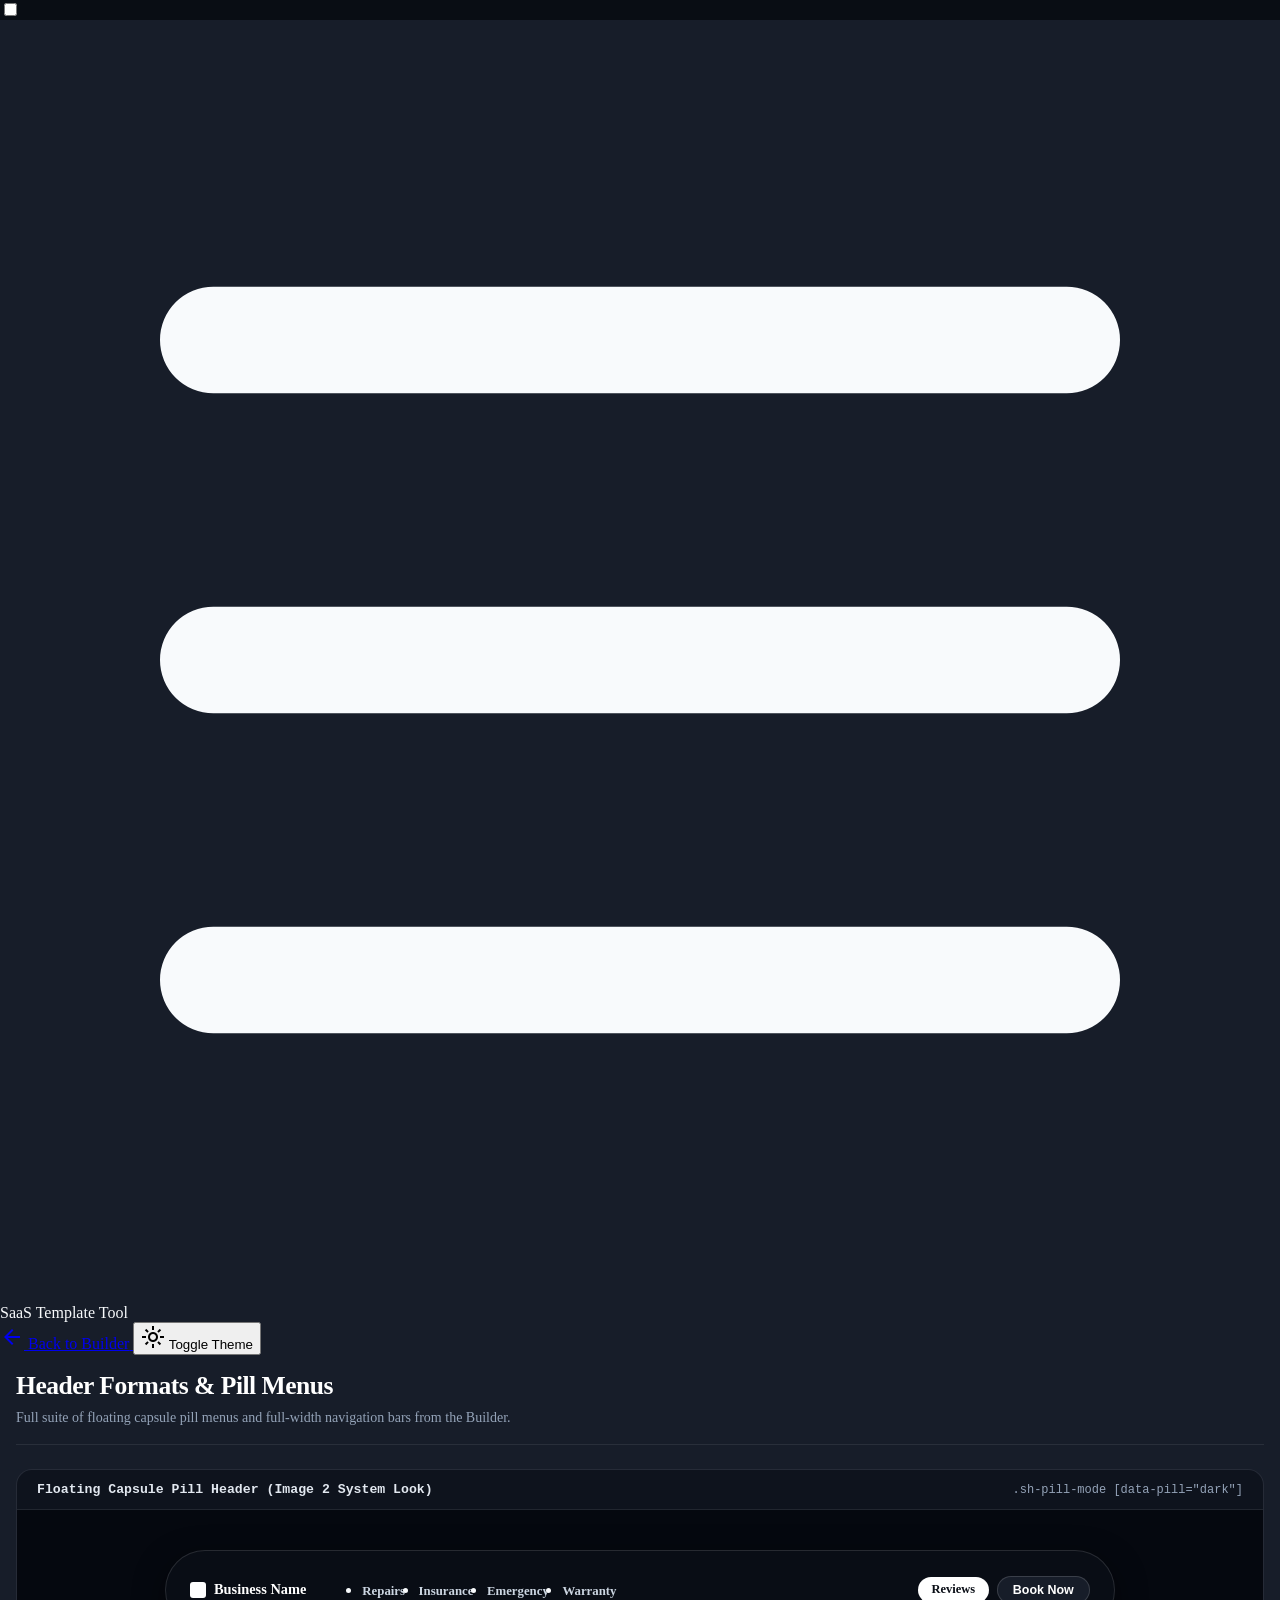
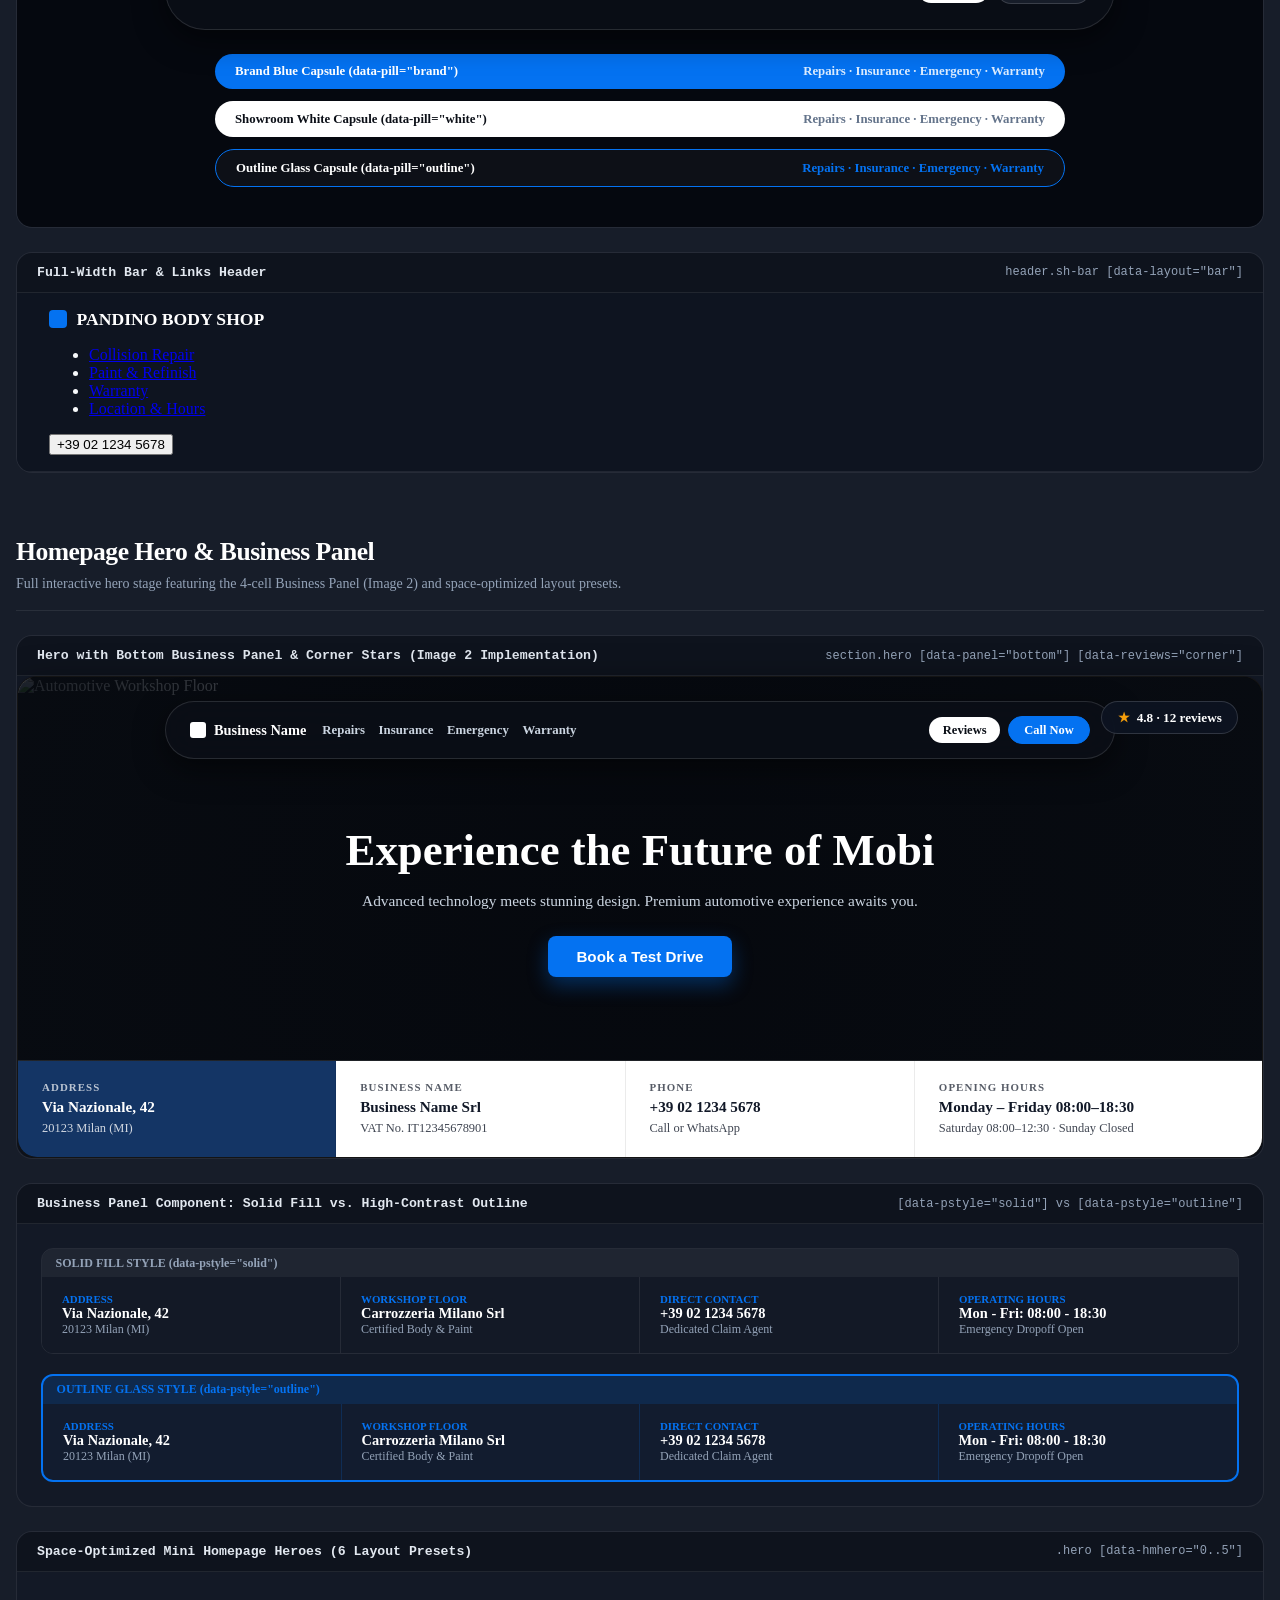
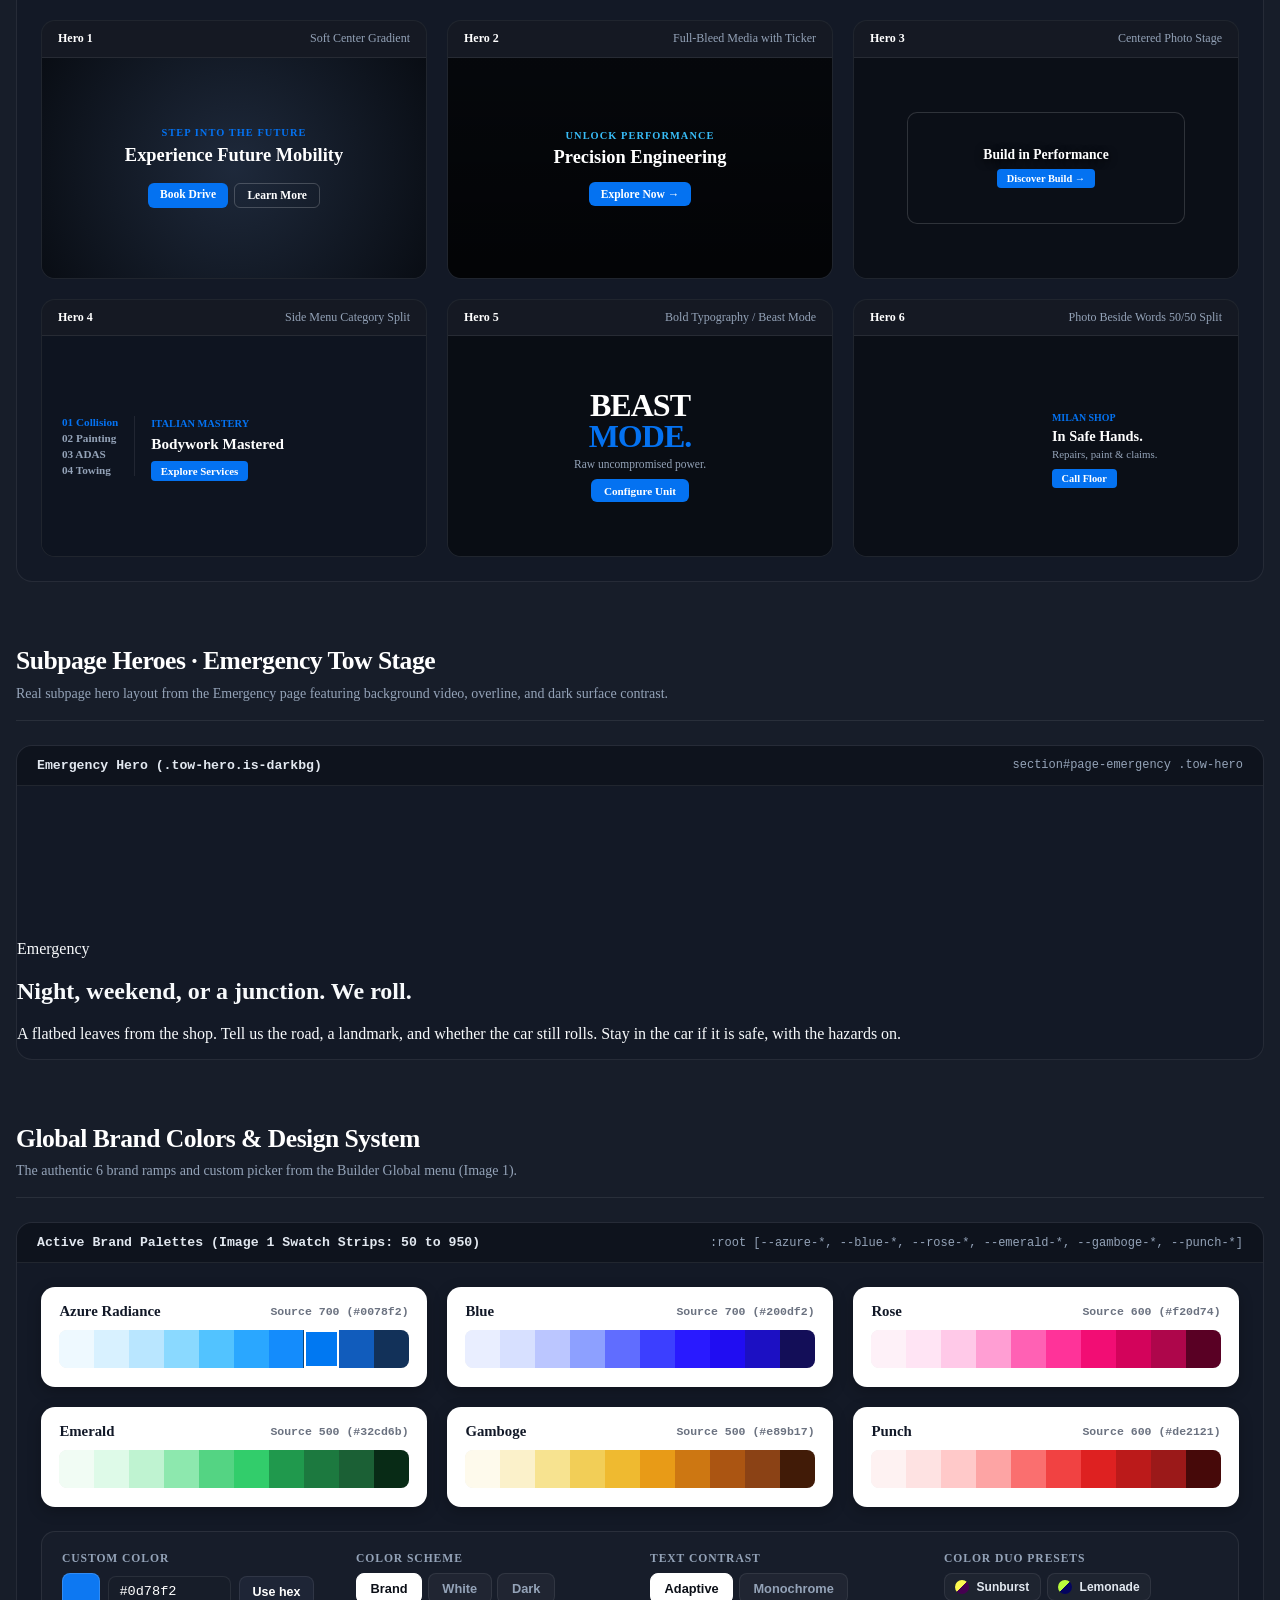
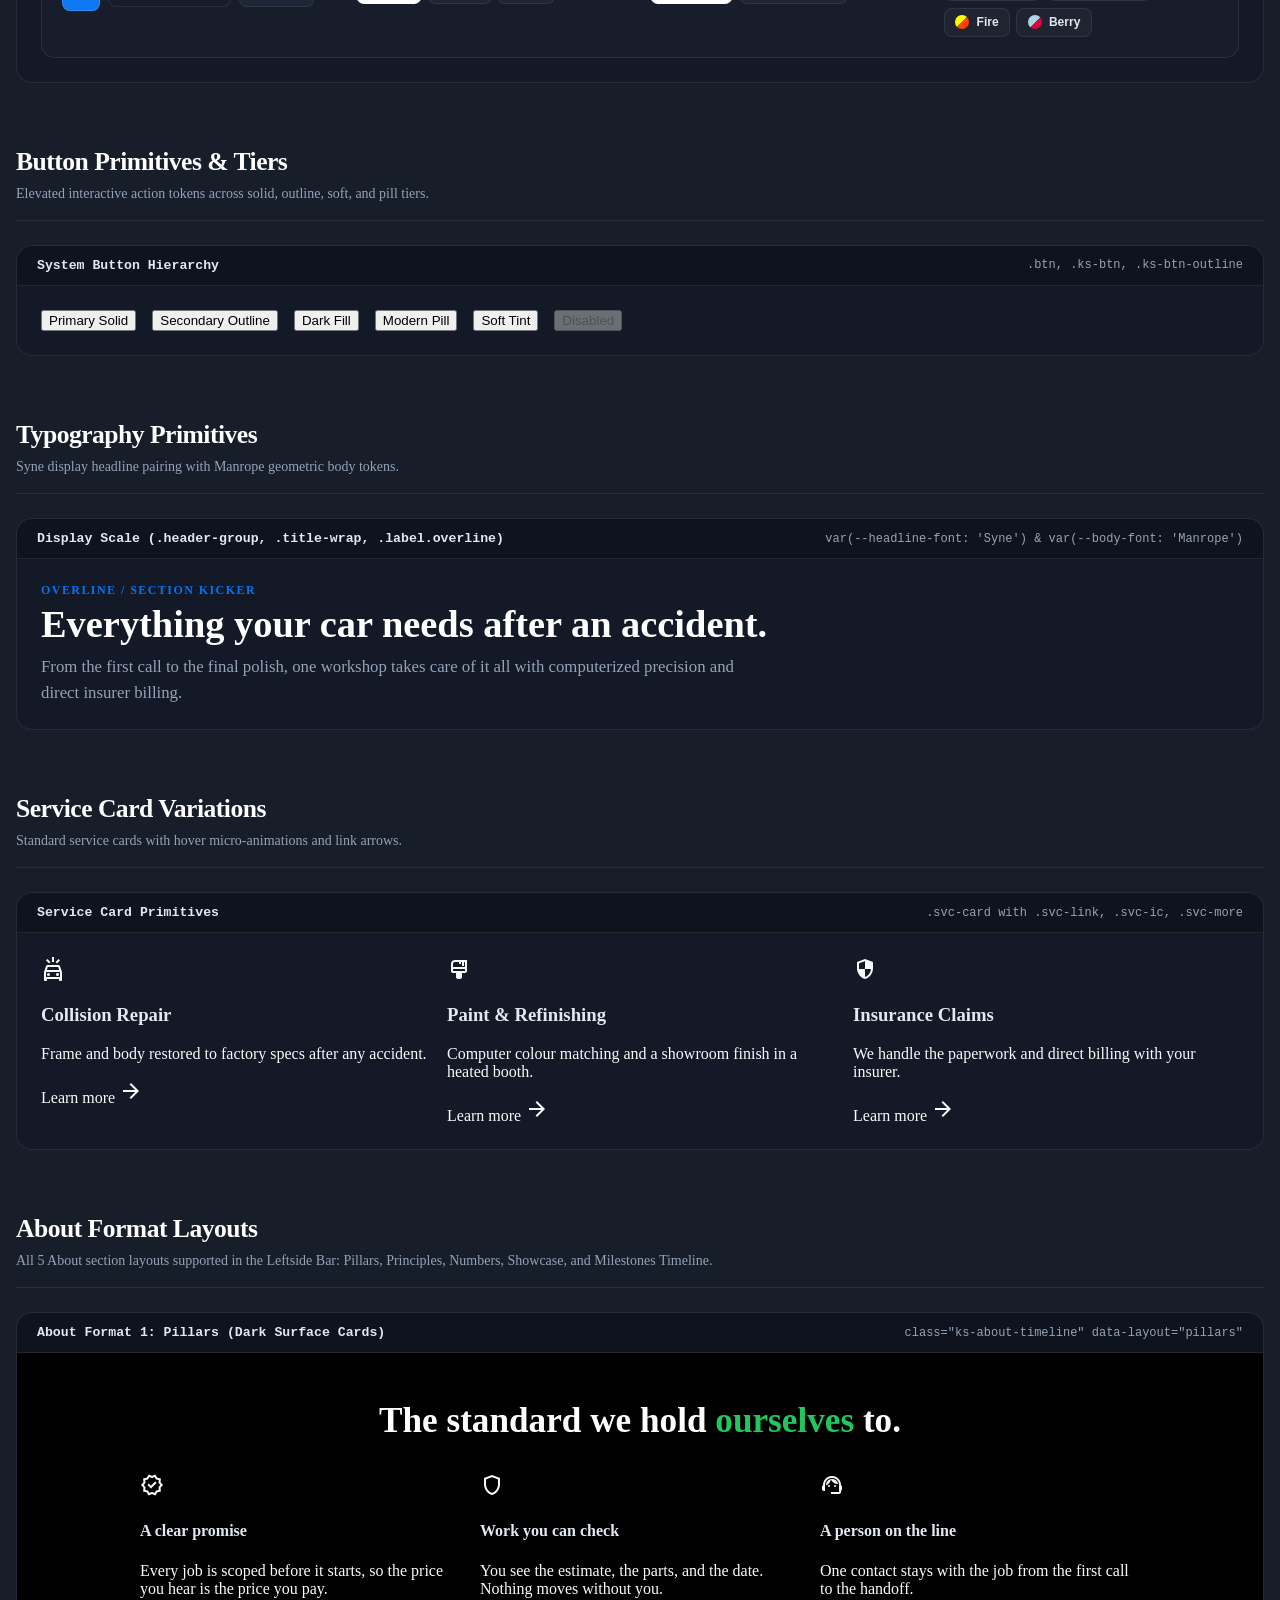
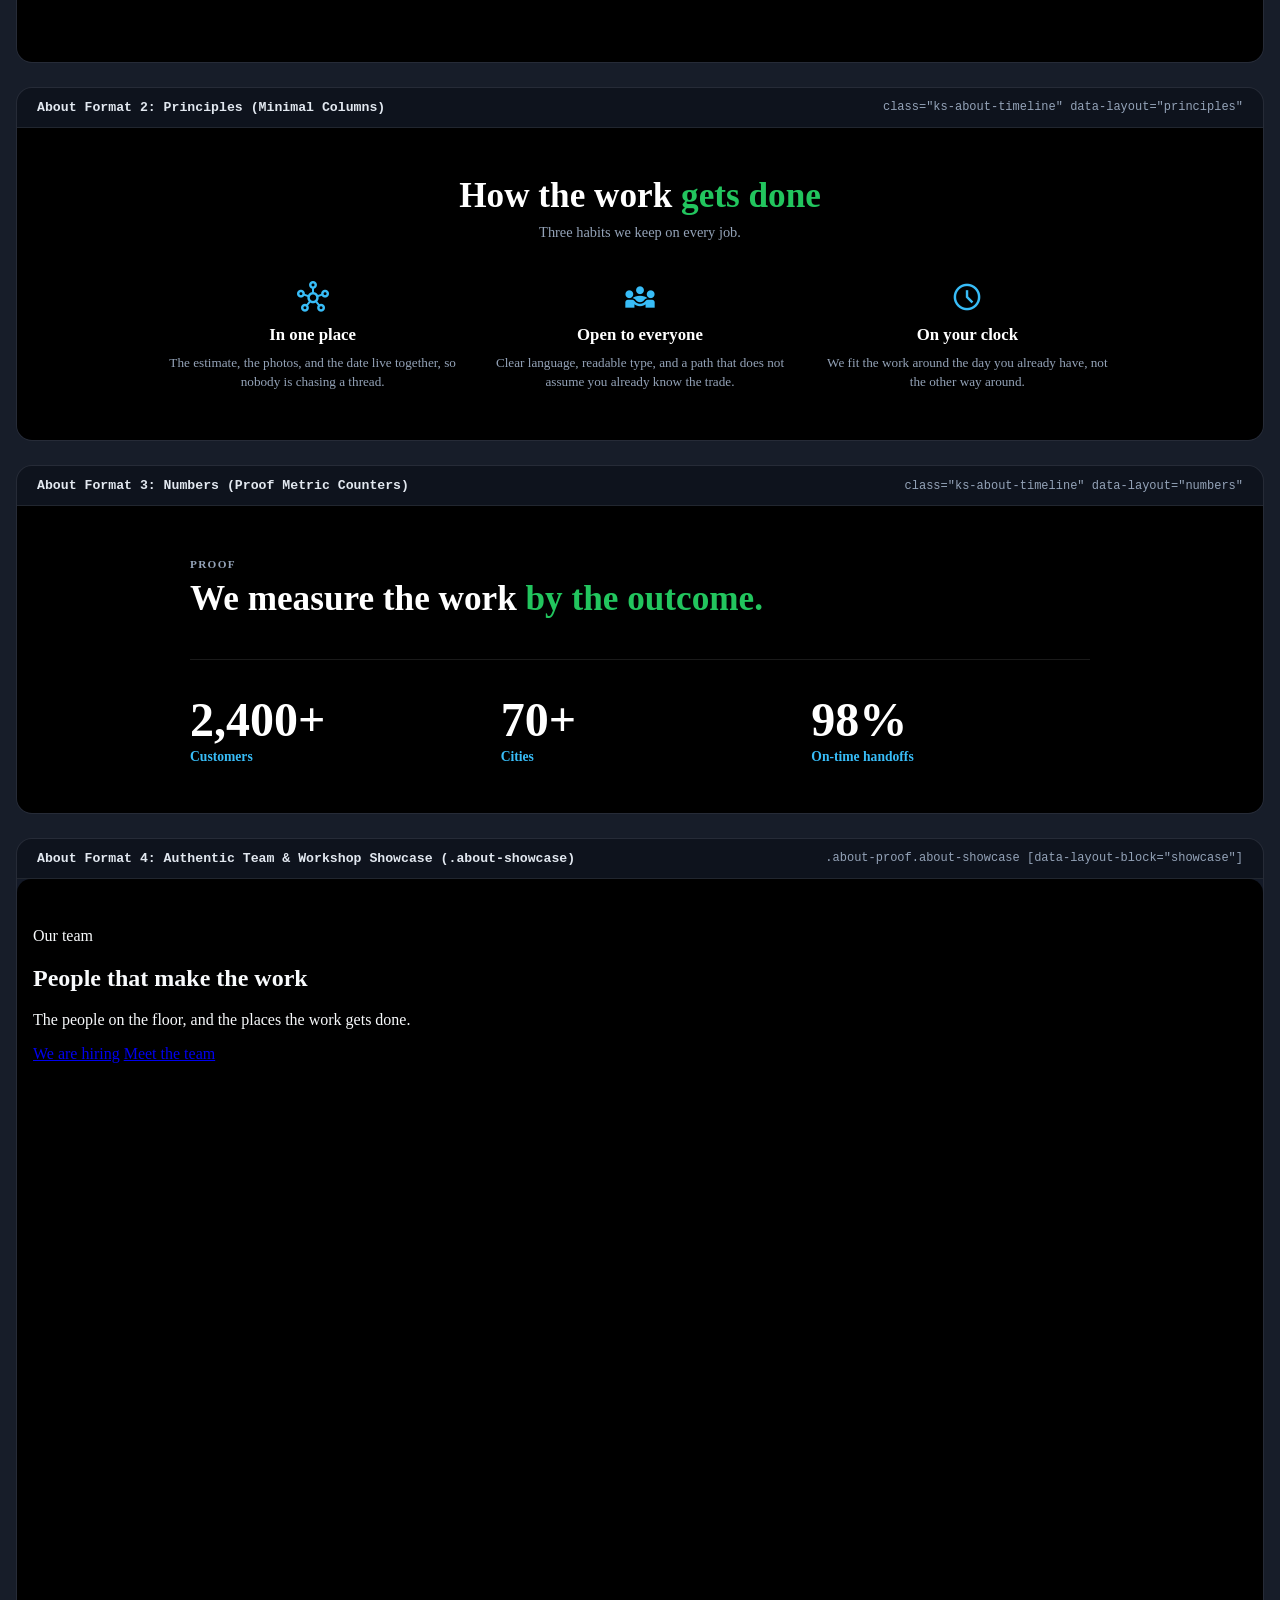
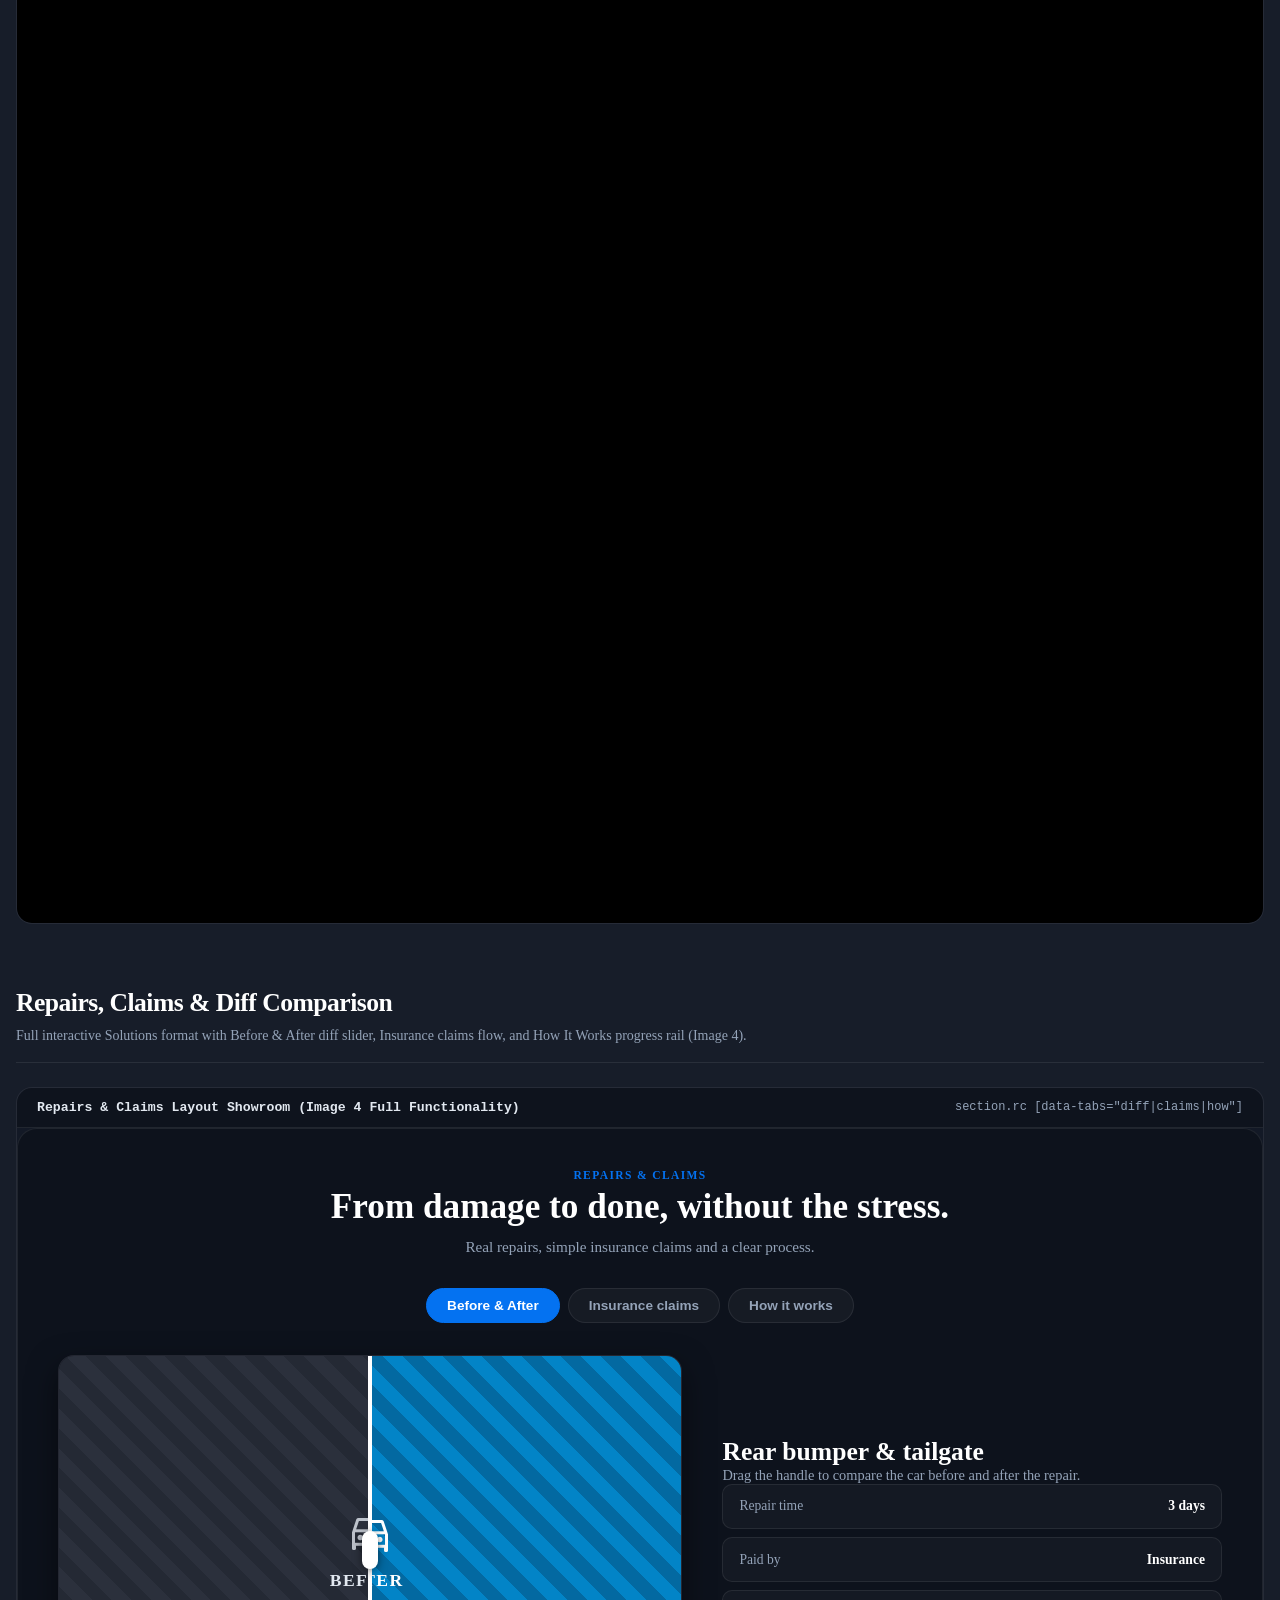
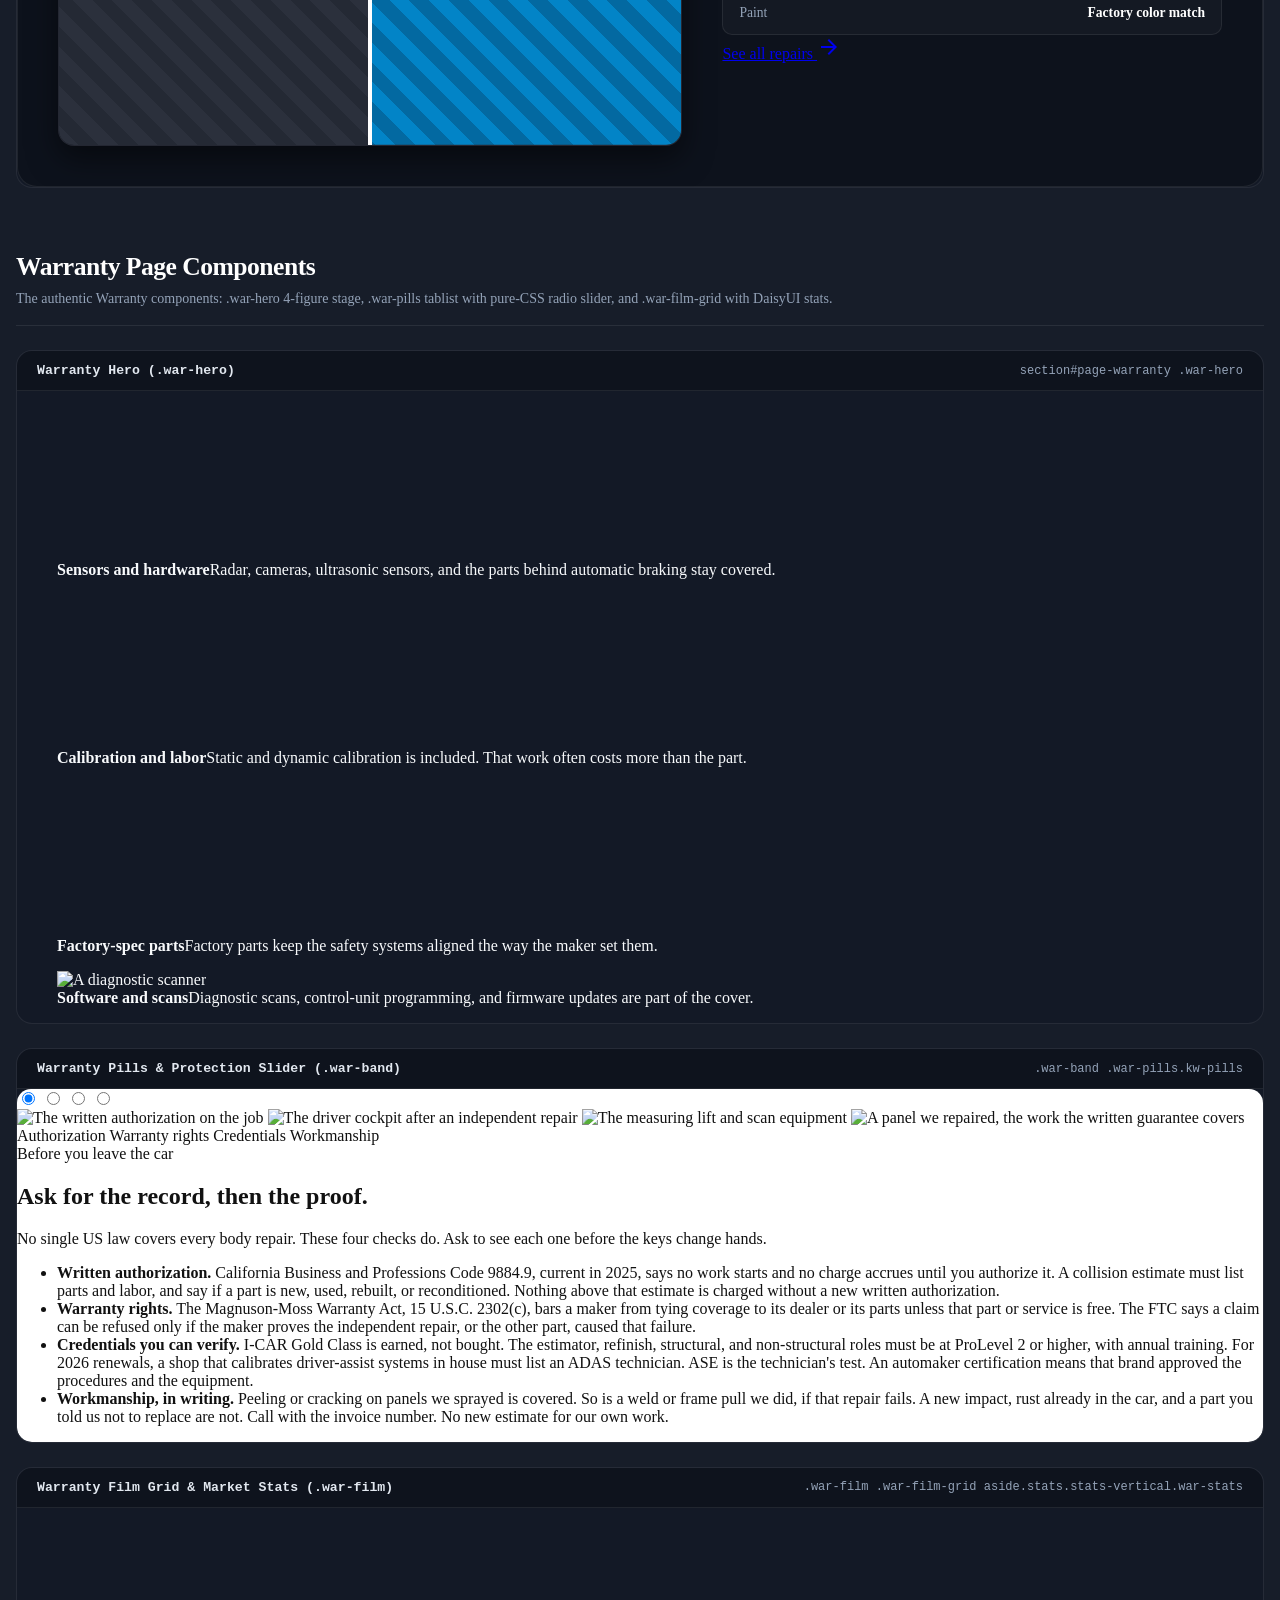
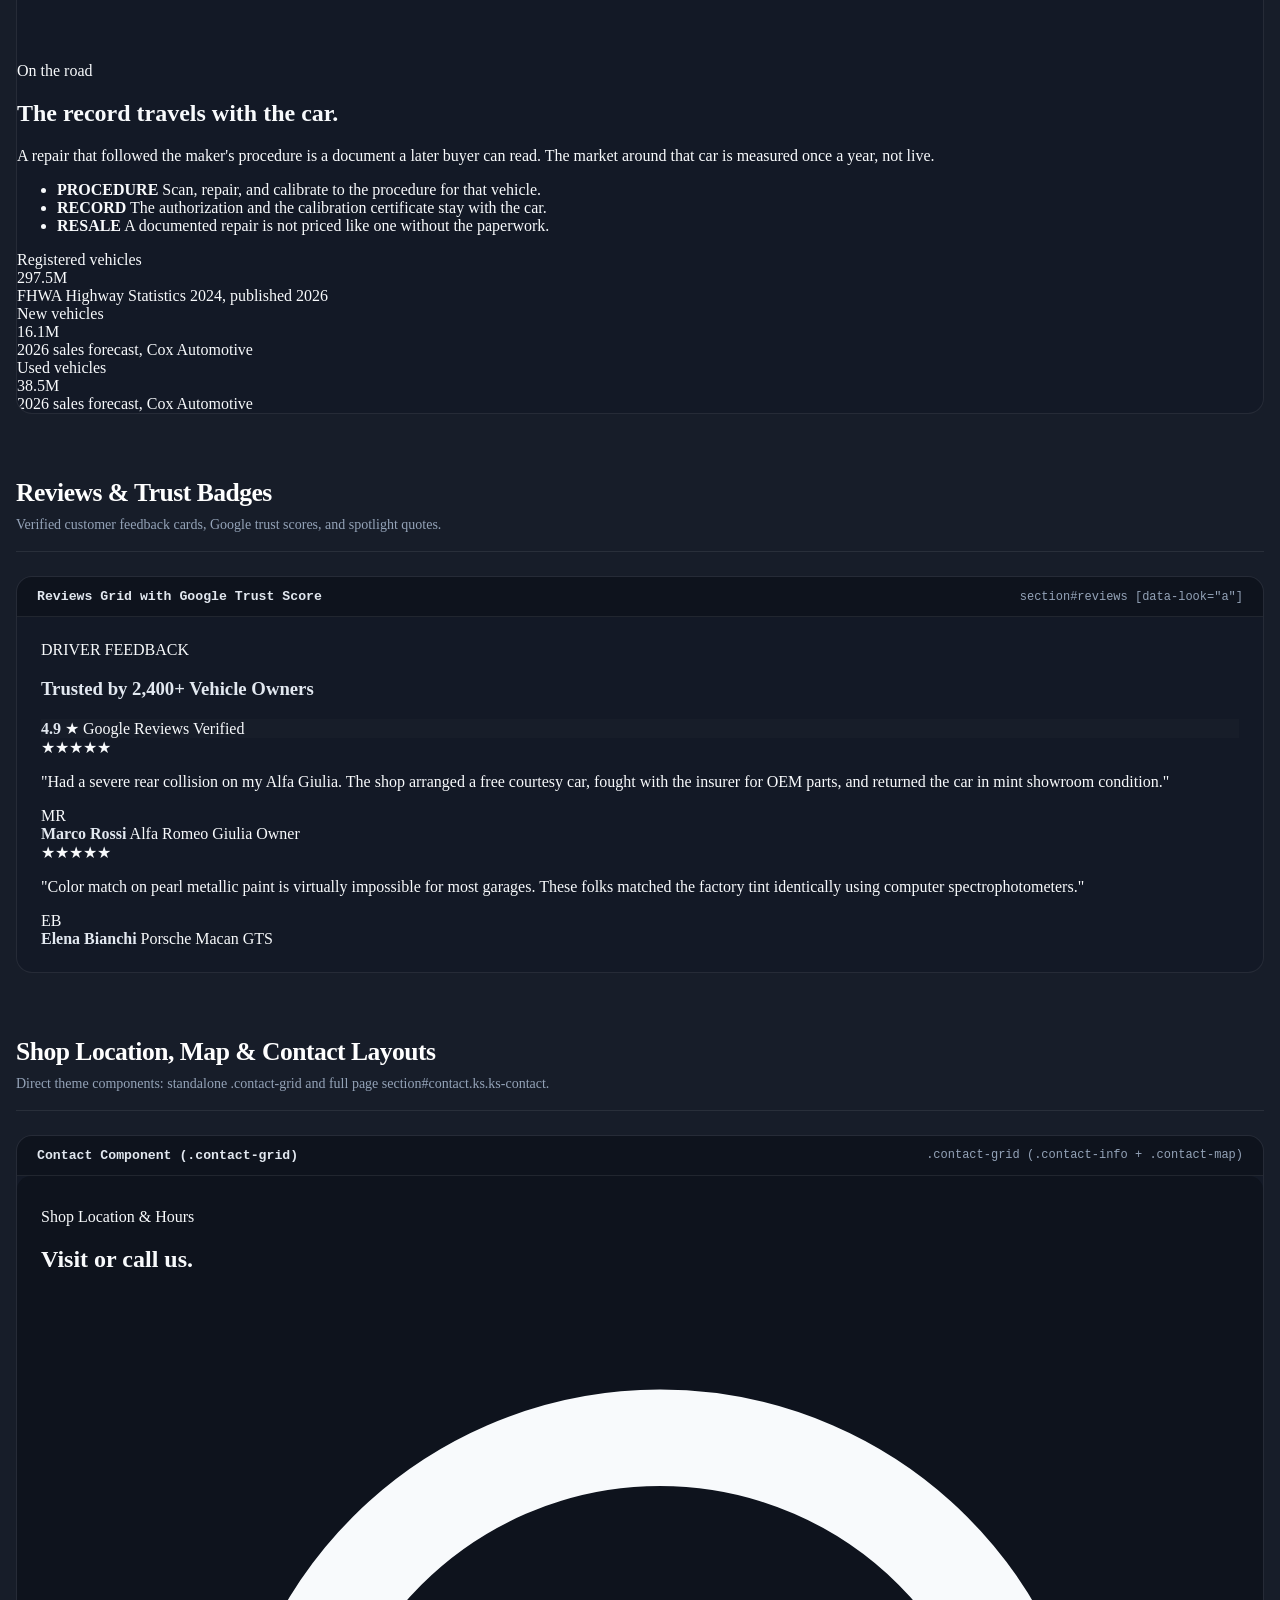
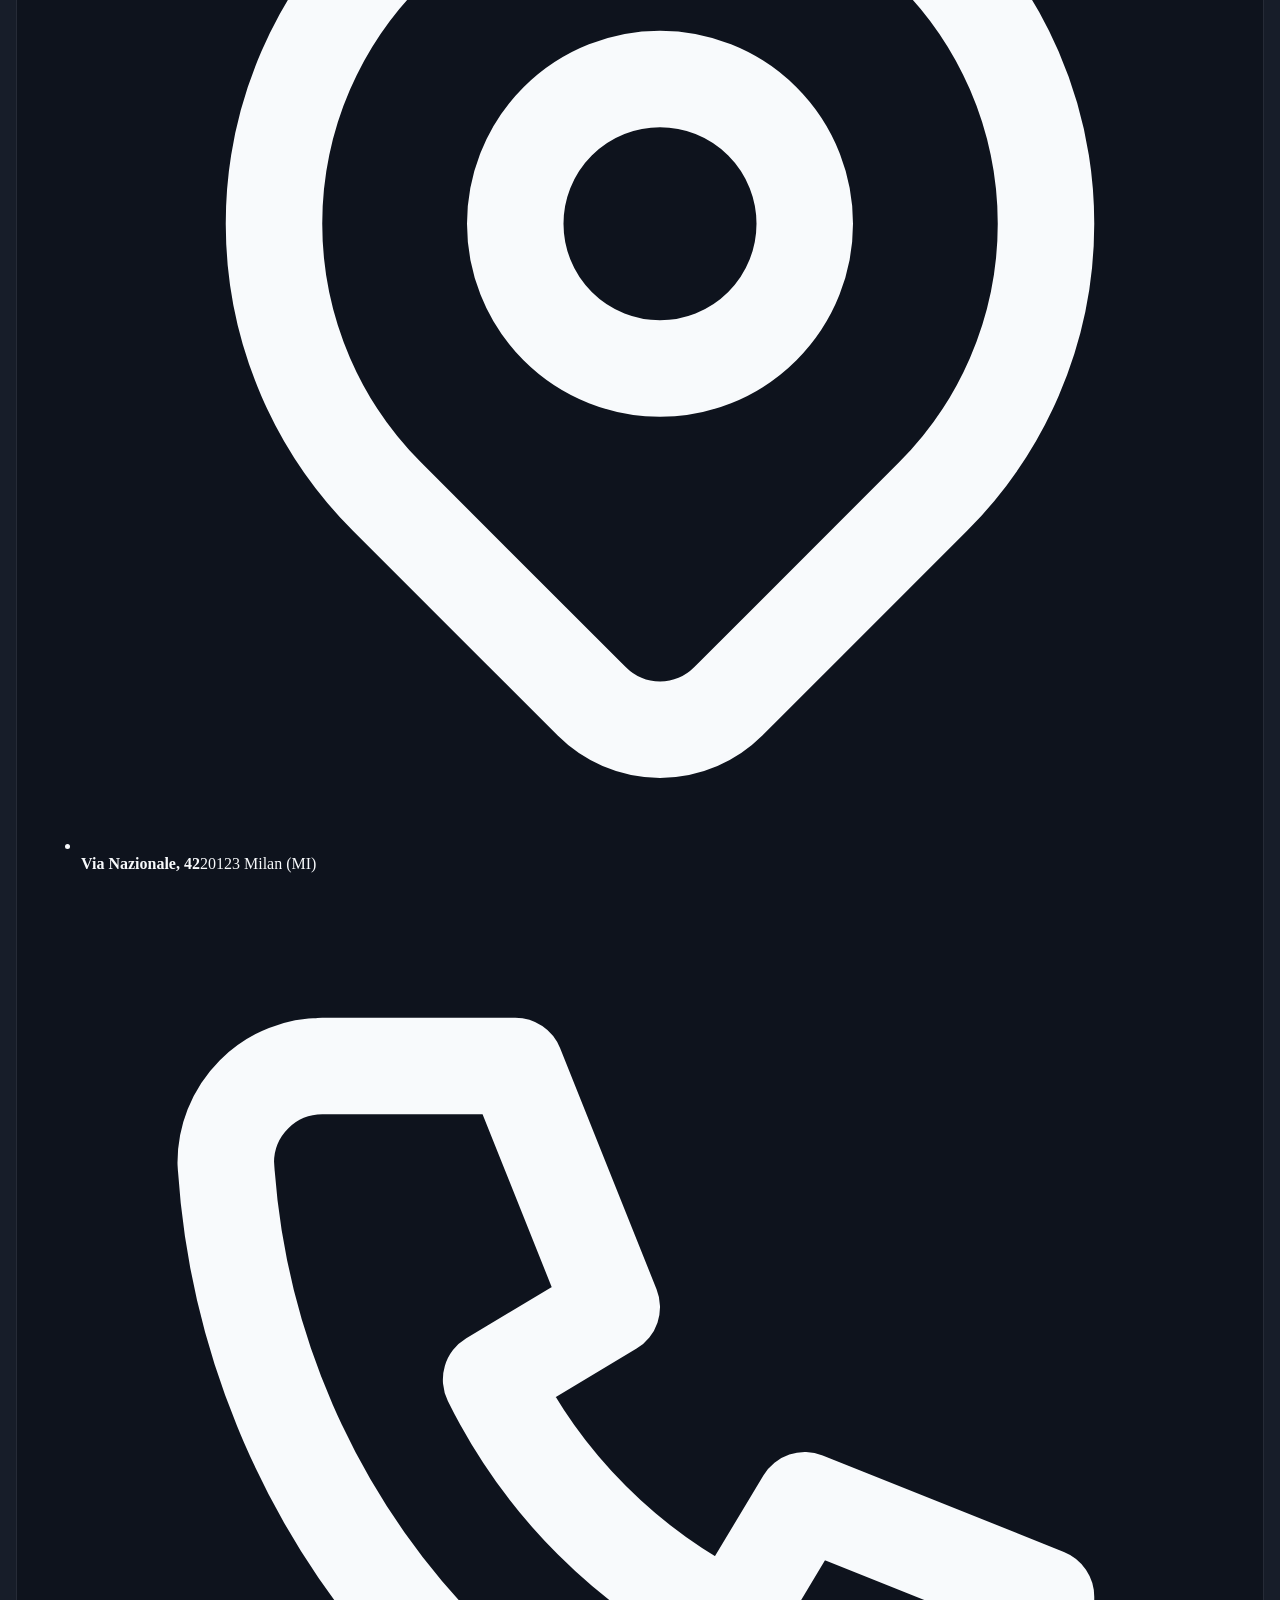
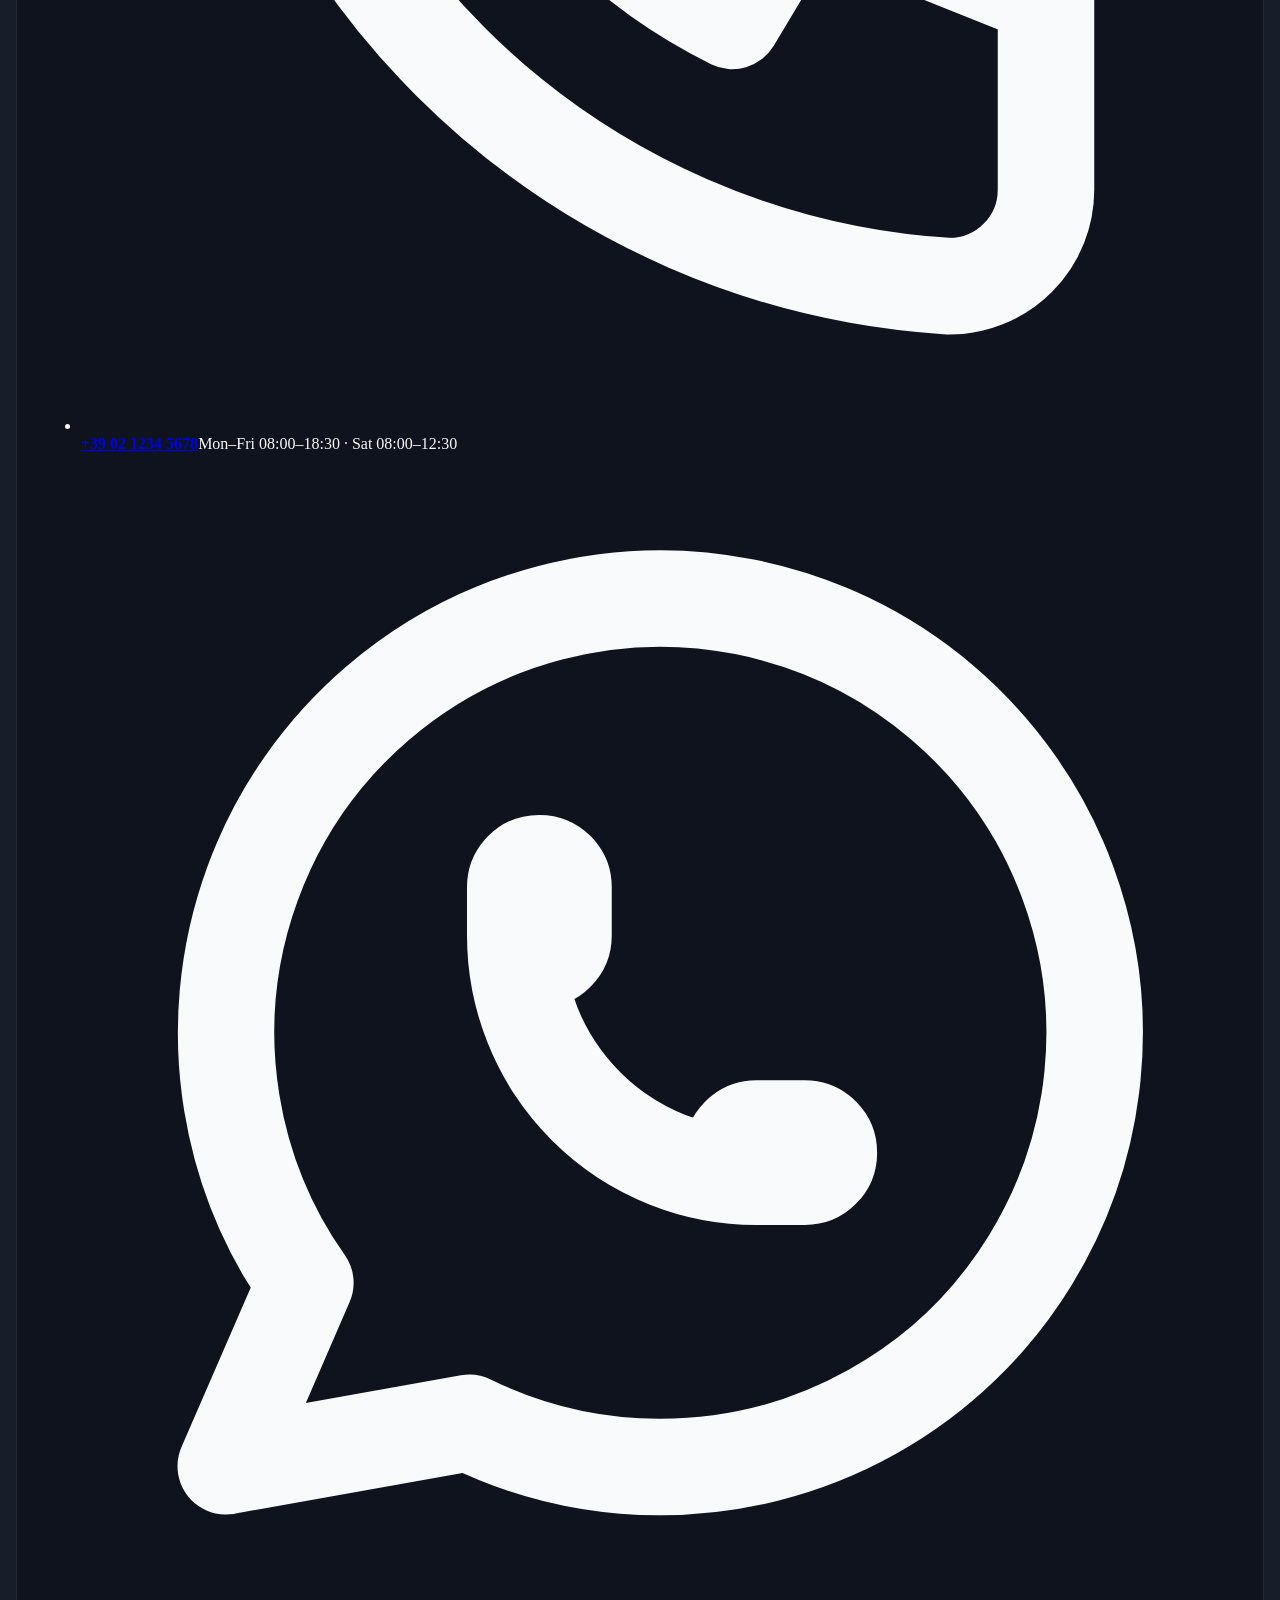
==== commit 7c1da531: "refactor(html): replace hardcoded inline styles in index and kit with daisyui and tailwind utilities" ====
--- a/kit.html
+++ b/kit.html
@@ -2312,28 +2312,28 @@
             <code>section#reviews [data-look="a"]</code>
           </div>
           <div class="kit-box-body">
-            <div style="display:flex; justify-content:space-between; align-items:flex-end; margin-bottom:1.5rem; flex-wrap:wrap; gap:1rem;">
+            <div class="flex justify-between items-end mb-6 flex-wrap gap-4">
               <div>
-                <span style="font-size:0.75rem; font-weight:800; letter-spacing:0.1em; color:#0472f1; text-transform:uppercase;">DRIVER FEEDBACK</span>
-                <h3 style="font-family:var(--kit-font-headline); font-size:1.8rem; font-weight:800; color:#fff; margin:0.25rem 0 0;">Trusted by 2,400+ Vehicle Owners</h3>
-              </div>
-              <div style="background:rgba(255,255,255,0.05); border:1px solid var(--kit-border); padding:0.5rem 1rem; border-radius:999px; display:flex; align-items:center; gap:0.5rem;">
-                <b style="color:#fff; font-size:1.1rem;">4.9</b>
-                <span style="color:#f59e0b;">★</span>
-                <span style="font-size:0.8rem; color:var(--kit-muted);">Google Reviews Verified</span>
-              </div>
-            </div>
-
-            <div style="display:grid; grid-template-columns:repeat(auto-fit, minmax(280px, 1fr)); gap:1.25rem;">
+                <span class="text-xs font-extrabold tracking-widest text-primary uppercase">DRIVER FEEDBACK</span>
+                <h3 class="text-3xl font-extrabold text-base-content mt-1">Trusted by 2,400+ Vehicle Owners</h3>
+              </div>
+              <div class="badge badge-lg gap-2 py-3 px-4 bg-base-200 border-base-300">
+                <b class="text-base-content text-base">4.9</b>
+                <span class="text-warning">★</span>
+                <span class="text-xs text-base-content/70">Google Reviews Verified</span>
+              </div>
+            </div>
+
+            <div class="grid grid-cols-1 md:grid-cols-3 gap-5">
               <div class="card bg-base-100 shadow-sm border border-base-200">
                 <div class="card-body">
-                  <div style="color:#f59e0b; margin-bottom:0.75rem;">★★★★★</div>
-                  <p style="font-size:0.85rem; color:#cbd5e1; line-height:1.5; margin:0 0 1.25rem;">"Had a severe rear collision on my Alfa Giulia. The shop arranged a free courtesy car, fought with the insurer for OEM parts, and returned the car in mint showroom condition."</p>
-                  <div style="display:flex; align-items:center; gap:0.65rem;">
-                    <span style="width:32px; height:32px; border-radius:50%; background:#0472f1; color:#fff; font-weight:800; font-size:0.75rem; display:grid; place-items:center;">MR</span>
+                  <div class="text-warning text-sm mb-3">★★★★★</div>
+                  <p class="text-sm text-base-content/80 leading-relaxed mb-5">"Had a severe rear collision on my Alfa Giulia. The shop arranged a free courtesy car, fought with the insurer for OEM parts, and returned the car in mint showroom condition."</p>
+                  <div class="flex items-center gap-3">
+                    <div class="w-8 h-8 rounded-full bg-primary text-primary-content font-extrabold text-xs grid place-items-center">MR</div>
                     <div>
-                      <b style="color:#fff; font-size:0.825rem; display:block;">Marco Rossi</b>
-                      <span style="font-size:0.72rem; color:var(--kit-muted);">Alfa Romeo Giulia Owner</span>
+                      <b class="text-base-content text-xs block">Marco Rossi</b>
+                      <span class="text-xs text-base-content/60">Alfa Romeo Giulia Owner</span>
                     </div>
                   </div>
                 </div>
@@ -2341,13 +2341,13 @@
 
               <div class="card bg-base-100 shadow-sm border border-base-200">
                 <div class="card-body">
-                  <div style="color:#f59e0b; margin-bottom:0.75rem;">★★★★★</div>
-                  <p style="font-size:0.85rem; color:#cbd5e1; line-height:1.5; margin:0 0 1.25rem;">"Color match on pearl metallic paint is virtually impossible for most garages. These folks matched the factory tint identically using computer spectrophotometers."</p>
-                  <div style="display:flex; align-items:center; gap:0.65rem;">
-                    <span style="width:32px; height:32px; border-radius:50%; background:#0472f1; color:#fff; font-weight:800; font-size:0.75rem; display:grid; place-items:center;">EB</span>
+                  <div class="text-warning text-sm mb-3">★★★★★</div>
+                  <p class="text-sm text-base-content/80 leading-relaxed mb-5">"Color match on pearl metallic paint is virtually impossible for most garages. These folks matched the factory tint identically using computer spectrophotometers."</p>
+                  <div class="flex items-center gap-3">
+                    <div class="w-8 h-8 rounded-full bg-primary text-primary-content font-extrabold text-xs grid place-items-center">EB</div>
                     <div>
-                      <b style="color:#fff; font-size:0.825rem; display:block;">Elena Bianchi</b>
-                      <span style="font-size:0.72rem; color:var(--kit-muted);">Porsche Macan GTS</span>
+                      <b class="text-base-content text-xs block">Elena Bianchi</b>
+                      <span class="text-xs text-base-content/60">Porsche Macan GTS</span>
                     </div>
                   </div>
                 </div>
@@ -2519,11 +2519,11 @@
             <span class="kit-box-title">Final Call-to-Action Banner</span>
             <code>section.ks-final #cta</code>
           </div>
-          <div class="kit-box-body" style="background:#10223d; text-align:center; padding:3.5rem 2rem;">
-            <span style="font-size:0.75rem; font-weight:800; letter-spacing:0.12em; color:#60a5fa; text-transform:uppercase;">GET STARTED TODAY</span>
-            <h2 style="font-family:var(--kit-font-headline); font-size:2.4rem; font-weight:800; color:#fff; margin:0.4rem 0 1rem;">Restore your vehicle to factory perfection.</h2>
-            <p style="font-size:0.95rem; color:#cbd5e1; margin:0 0 2rem; max-width:600px; margin-inline:auto;">Free loaner car, direct insurance claim handling, and certified lifetime workmanship warranty.</p>
-            <div style="display:flex; justify-content:center; gap:0.75rem;">
+          <div class="kit-box-body bg-neutral text-neutral-content text-center py-14 px-8">
+            <span class="text-xs font-extrabold tracking-widest text-primary uppercase">GET STARTED TODAY</span>
+            <h2 class="text-4xl font-extrabold text-neutral-content my-3">Restore your vehicle to factory perfection.</h2>
+            <p class="text-sm text-neutral-content/80 mb-8 max-w-xl mx-auto">Free loaner car, direct insurance claim handling, and certified lifetime workmanship warranty.</p>
+            <div class="flex justify-center gap-3">
               <button type="button" class="btn btn-primary kit-hero-cta-btn">Book Repair Online</button>
               <button type="button" class="btn btn-outline btn-primary">Call Workshop Floor</button>
             </div>
